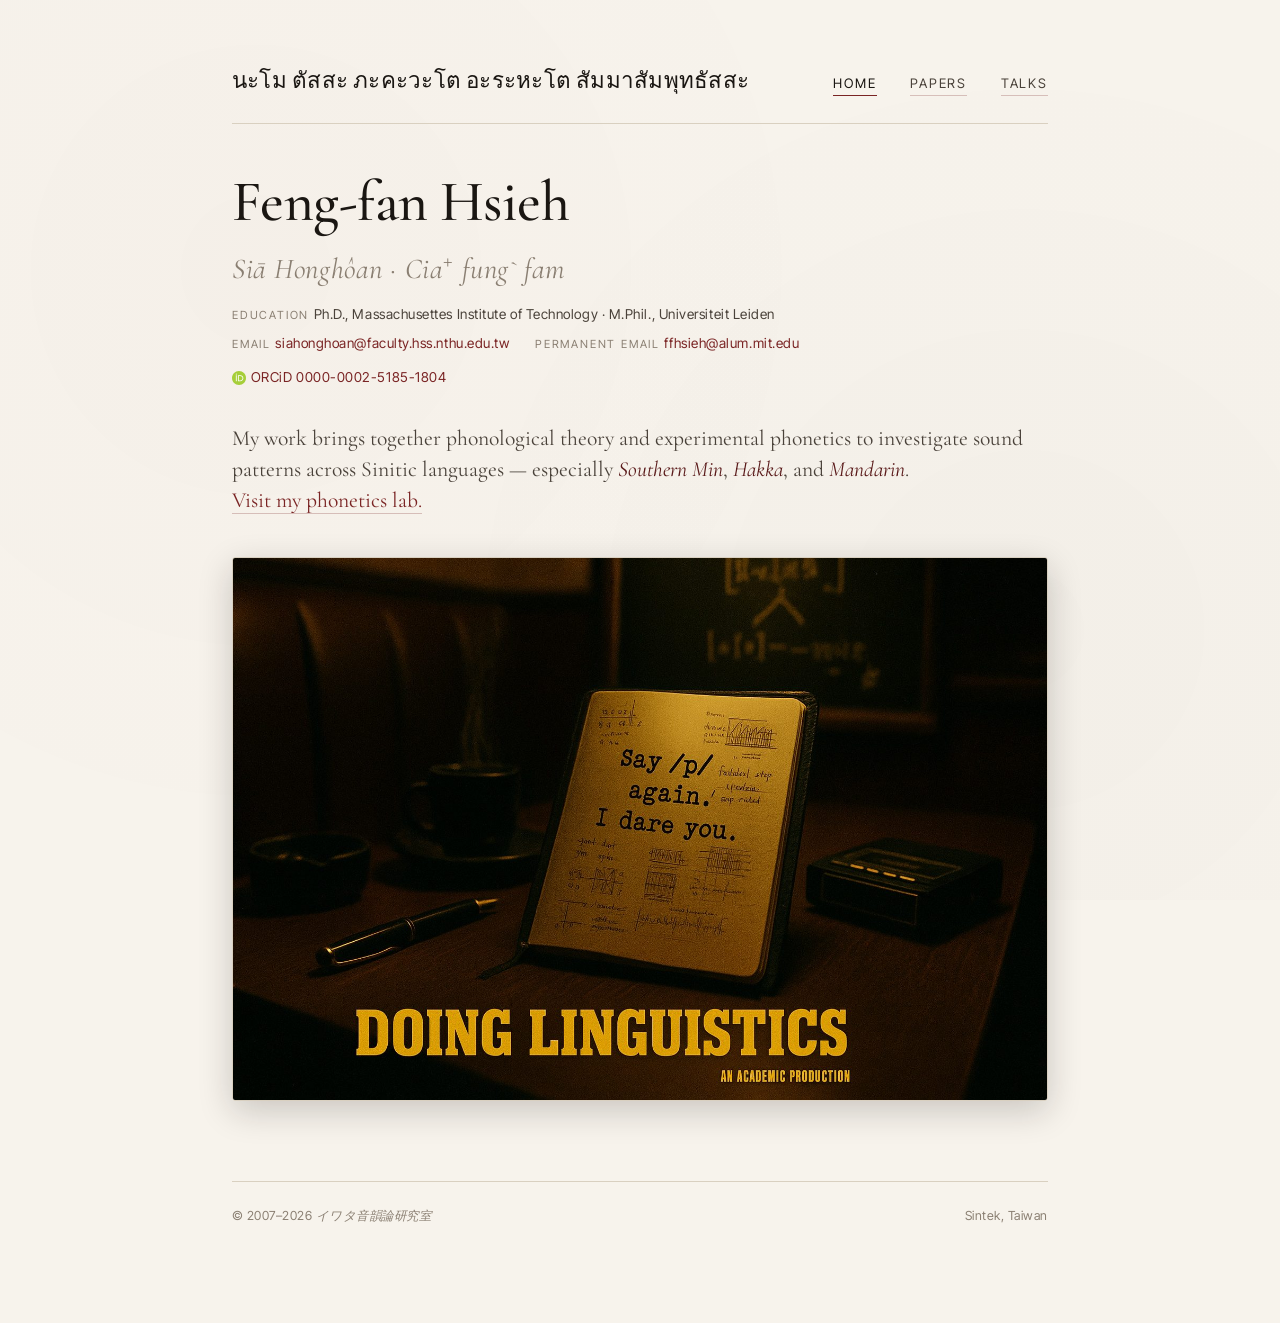
==== index.html @ 82177a3f "Update index.html" ====
<!DOCTYPE html>
<html lang="en">
<head>
<meta charset="UTF-8">
<meta name="viewport" content="width=device-width, initial-scale=1.0">
<title>Feng-fan Hsieh</title>
<meta name="description" content="Feng-fan Hsieh (Siā Honghôan, 謝豐帆) — Institute of Linguistics, National Tsing Hua University.">
<meta name="author" content="Feng-fan Hsieh">
<link rel="preconnect" href="https://fonts.googleapis.com">
<link rel="preconnect" href="https://fonts.gstatic.com" crossorigin>
<link href="https://fonts.googleapis.com/css2?family=Cormorant+Garamond:ital,wght@0,400;0,500;0,600;1,400;1,500&family=Crimson+Pro:ital,wght@0,400;0,500;0,600;1,400&family=Inter+Tight:wght@400;500;600&display=swap" rel="stylesheet">

<link rel="stylesheet" href="styles.css">
<style>
  /* Move the ORCiD line onto its own row, under the email addresses */
  .intro-meta li:last-child {
    flex-basis: 100%;
    width: 100%;
    margin-top: 0.35rem;
  }

  /* Let the intro paragraph use the full column width */
  .lede {
    max-width: none;
  }
</style>
</head>
</head>
<body>
<div class="wrap">

  <header class="site-header">
  <strong class="wordmark" style="font-style: normal;">นะโม ตัสสะ ภะคะวะโต อะระหะโต สัมมาสัมพุทธัสสะ</strong>
    <nav class="primary">
      <a href="index.html" class="current">Home</a>
      <a href="publications.html">Papers</a>
      <a href="talks.html">Talks</a>
    </nav>
  </header>

  <h1 class="page-title">
    Feng-fan Hsieh
    <span class="romanization">Siā Honghôan · Cia<sup>+</sup> fungˋ fam</span>
  </h1>

  <ul class="intro-meta">
    <li><span class="label">Education</span>Ph.D., Massachusettes Institute of Technology · M.Phil., Universiteit Leiden</li>
    <li><span class="label">Email</span><a href="mailto:siahonghoan@faculty.hss.nthu.edu.tw">siahonghoan@faculty.hss.nthu.edu.tw</a></li>
    <li><span class="label">Permanent Email</span><a href="mailto:ffhsieh@alum.mit.edu">ffhsieh@alum.mit.edu</a></li>
    <li><a class="orcid-mark" href="https://orcid.org/0000-0002-5185-1804">
      <svg xmlns="http://www.w3.org/2000/svg" viewBox="0 0 256 256" aria-hidden="true">
        <path fill="#a6ce39" d="M128 0C57.3 0 0 57.3 0 128s57.3 128 128 128 128-57.3 128-128S198.7 0 128 0z"/>
        <path fill="#fff" d="M86.3 186.2H70.9V79.1h15.4v107.1zM108.9 79.1h41.6c39.6 0 57 28.3 57 53.6 0 27.5-21.5 53.6-56.8 53.6h-41.8V79.1zm15.4 93.3h24.5c34.9 0 42.9-26.5 42.9-39.7C191.7 111.2 178 93 148 93h-23.7v79.4zM88.7 56.8c0 5.5-4.5 10.1-10.1 10.1s-10.1-4.6-10.1-10.1c0-5.6 4.5-10.1 10.1-10.1s10.1 4.6 10.1 10.1z"/>
      </svg>ORCiD 0000-0002-5185-1804</a></li>
  </ul>

  <p class="lede">
    My work brings together phonological theory and experimental phonetics to investigate sound patterns across Sinitic languages — especially <em>Southern Min</em>, <em>Hakka</em>, and <em>Mandarin</em>.<br>
<a href="http://ling.hss.nthu.edu.tw/phonlab/"
   target="_blank"
   rel="noopener noreferrer">
  Visit my phonetics lab.
</a>
  
  </p>

  <figure class="banner">
    <img src="[data-uri]" alt="Noir-style poster reading 'Say /p/ again. I dare you.' on a notebook, captioned DOING LINGUISTICS — An Academic Production.">
  </figure>

  <footer class="site-footer">
    <span>© 2007–2026 <span class="jp">イワタ音韻論研究室</span></span>
    <span>Sintek, Taiwan</span>
  </footer>

</div>
<!-- Default Statcounter code for FF
http://mx.nthu.edu.tw/~ffhsieh/ -->
<script type="text/javascript">
var sc_project=11116420;
var sc_invisible=1;
var sc_security="f65a92ea";
</script>
<script type="text/javascript" src="https://www.statcounter.com/counter/counter.js" async></script>
<noscript><div class="statcounter"><a title="Web Analytics" href="https://statcounter.com/" target="_blank"><img class="statcounter" src="https://c.statcounter.com/11116420/0/f65a92ea/1/" alt="Web Analytics" referrerPolicy="no-referrer-when-downgrade"></a></div></noscript>
<!-- End of Statcounter Code -->

</body>
</html>
---- styles.css ----
/* ============================================================
   Feng-fan Hsieh — academic homepage stylesheet
   Refined scholarly typography; warm paper, deep ink, oxblood.
   ============================================================ */

:root {
  --paper:        #f7f3ec;
  --paper-soft:   #efe9de;
  --ink:          #1a1612;
  --ink-soft:     #4a423a;
  --ink-faint:    #8a7f72;
  --rule:         #d9d0c0;
  --oxblood:      #7a2424;
  --oxblood-deep: #5a1a1a;
  --highlight:    #f0e5cf;

  --serif-display: "Cormorant Garamond", "EB Garamond", Georgia, serif;
  --serif-body:    "Crimson Pro", "Source Serif Pro", Georgia, serif;
  --sans:          "Inter Tight", -apple-system, BlinkMacSystemFont, "Segoe UI", sans-serif;

  --measure: 70ch;
}

* { box-sizing: border-box; }

html { -webkit-text-size-adjust: 100%; }

body {
  margin: 0;
  background: var(--paper);
  color: var(--ink);
  font-family: var(--serif-body);
  font-size: 19px;
  line-height: 1.55;
  font-feature-settings: "kern", "liga", "onum";
  -webkit-font-smoothing: antialiased;
  -moz-osx-font-smoothing: grayscale;
  text-rendering: optimizeLegibility;
}

/* Subtle paper grain — pure CSS, no images */
body::before {
  content: "";
  position: fixed;
  inset: 0;
  pointer-events: none;
  z-index: 0;
  background-image:
    radial-gradient(circle at 20% 30%, rgba(122, 36, 36, 0.015) 0, transparent 50%),
    radial-gradient(circle at 80% 70%, rgba(26, 22, 18, 0.02) 0, transparent 50%);
}

/* ---------- layout ---------- */

.wrap {
  position: relative;
  z-index: 1;
  max-width: 880px;
  margin: 0 auto;
  padding: 4rem 2rem 6rem;
}

@media (max-width: 640px) {
  .wrap { padding: 2rem 1.25rem 4rem; }
  body { font-size: 17px; }
}

/* ---------- header / nav ---------- */

.site-header {
  display: flex;
  justify-content: space-between;
  align-items: baseline;
  flex-wrap: wrap;
  gap: 1rem;
  padding-bottom: 1.5rem;
  margin-bottom: 3rem;
  border-bottom: 1px solid var(--rule);
}

.wordmark {
  font-family: var(--serif-display);
  font-size: 1.4rem;
  font-weight: 500;
  font-style: italic;
  letter-spacing: 0.01em;
  color: var(--ink);
  text-decoration: none;
}

.wordmark .mono {
  font-style: normal;
  font-weight: 600;
  margin-right: 0.4em;
  color: var(--oxblood);
}

nav.primary {
  font-family: var(--sans);
  font-size: 0.82rem;
  text-transform: uppercase;
  letter-spacing: 0.14em;
}

nav.primary a {
  color: var(--ink-soft);
  text-decoration: none;
  margin-left: 1.8rem;
  position: relative;
  padding-bottom: 4px;
  transition: color 0.18s ease;
}

nav.primary a:first-child { margin-left: 0; }

nav.primary a:hover { color: var(--oxblood); }

nav.primary a.current {
  color: var(--ink);
}
nav.primary a.current::after {
  content: "";
  position: absolute;
  left: 0; right: 0; bottom: -1px;
  height: 1px;
  background: var(--oxblood);
}

@media (max-width: 520px) {
  .site-header { flex-direction: column; align-items: flex-start; }
  nav.primary a { margin-left: 0; margin-right: 1.4rem; }
}

/* ---------- typography ---------- */

h1.page-title {
  font-family: var(--serif-display);
  font-weight: 500;
  font-size: clamp(2.4rem, 5vw, 3.6rem);
  line-height: 1.05;
  letter-spacing: -0.01em;
  margin: 0 0 0.35em;
}

h1.page-title .romanization {
  display: block;
  font-style: italic;
  font-size: 0.5em;
  color: var(--ink-faint);
  font-weight: 400;
  margin-top: 0.5em;
  letter-spacing: 0.02em;
}

h2 {
  font-family: var(--serif-display);
  font-weight: 500;
  font-size: 1.65rem;
  letter-spacing: 0.005em;
  margin: 3.5rem 0 1.2rem;
  padding-bottom: 0.4rem;
  border-bottom: 1px solid var(--rule);
  position: relative;
}

h2::before {
  content: "§";
  position: absolute;
  left: -1.6rem;
  top: 0.05em;
  color: var(--oxblood);
  font-style: italic;
  font-size: 0.85em;
  opacity: 0.65;
}

@media (max-width: 720px) {
  h2::before { display: none; }
}

h3 {
  font-family: var(--serif-display);
  font-weight: 500;
  font-style: italic;
  font-size: 1.25rem;
  color: var(--oxblood-deep);
  margin: 2.5rem 0 0.8rem;
}

p { margin: 0 0 1rem; }

a {
  color: var(--oxblood);
  text-decoration: none;
  border-bottom: 1px solid rgba(122, 36, 36, 0.25);
  transition: border-color 0.18s ease, color 0.18s ease;
}

a:hover {
  color: var(--oxblood-deep);
  border-bottom-color: var(--oxblood);
}

hr {
  border: 0;
  height: 1px;
  background: var(--rule);
  margin: 3rem 0;
}

/* ---------- lede paragraph (home) ---------- */

.lede {
  font-family: var(--serif-display);
  font-size: 1.35rem;
  line-height: 1.45;
  color: var(--ink-soft);
  font-weight: 400;
  margin: 1.5rem 0 2rem;
  max-width: 60ch;
}

.lede em {
  color: var(--oxblood-deep);
  font-style: italic;
}

/* ---------- intro block (home) ---------- */

.intro-meta {
  display: flex;
  flex-wrap: wrap;
  gap: 0.5rem 1.6rem;
  font-family: var(--sans);
  font-size: 0.85rem;
  letter-spacing: 0.04em;
  color: var(--ink-soft);
  margin: 0.5rem 0 2rem;
  padding: 0;
  list-style: none;
}

.intro-meta a { border: 0; }

.intro-meta .label {
  text-transform: uppercase;
  letter-spacing: 0.16em;
  font-size: 0.7rem;
  color: var(--ink-faint);
  margin-right: 0.4em;
}

.orcid-mark {
  display: inline-flex;
  align-items: center;
  gap: 0.35em;
}

.orcid-mark svg {
  width: 14px; height: 14px;
}

/* ---------- publication / talk entries ---------- */

.entry {
  margin: 0 0 1.3rem;
  padding-left: 1.6rem;
  text-indent: -1.6rem;
  line-height: 1.5;
}

.entry strong {
  font-weight: 600;
  color: var(--ink);
}

.entry em { font-style: italic; }

.entry .doi {
  display: block;
  text-indent: 0;
  padding-left: 0;
  margin-top: 0.15rem;
  font-family: var(--sans);
  font-size: 0.78rem;
  letter-spacing: 0.02em;
  color: var(--ink-faint);
}

.entry .doi a {
  color: var(--ink-soft);
  border-bottom: 1px dotted var(--ink-faint);
}

.entry .doi a:hover {
  color: var(--oxblood);
  border-bottom-color: var(--oxblood);
}

/* Numbered talk entries — recast number as a marginalia mark */
.entry.numbered {
  position: relative;
  padding-left: 3rem;
  text-indent: 0;
}

.entry.numbered .num {
  position: absolute;
  left: 0;
  top: 0.1em;
  font-family: var(--serif-display);
  font-style: italic;
  font-size: 0.95rem;
  color: var(--oxblood);
  font-variant-numeric: oldstyle-nums;
  min-width: 2.4rem;
}

@media (max-width: 520px) {
  .entry.numbered { padding-left: 2.2rem; }
  .entry.numbered .num { font-size: 0.85rem; }
}

/* ---------- legend / small notes ---------- */

.legend {
  font-family: var(--sans);
  font-size: 0.78rem;
  letter-spacing: 0.03em;
  color: var(--ink-faint);
  margin-bottom: 1.5rem;
  font-style: normal;
}

.aside-link {
  display: block;
  font-family: var(--sans);
  font-size: 0.85rem;
  letter-spacing: 0.04em;
  color: var(--ink-soft);
  margin: 1.5rem 0;
  padding: 0.9rem 1.2rem;
  background: var(--paper-soft);
  border-left: 2px solid var(--oxblood);
  border-radius: 0 2px 2px 0;
}

.aside-link a { border: 0; font-weight: 600; }

/* ---------- banner figure ---------- */

.banner {
  margin: 2.5rem 0 3rem;
}

.banner.tailpiece {
  margin-top: 4.5rem;
}

.banner img {
  display: block;
  width: 100%;
  height: auto;
  border-radius: 3px;
  border: 1px solid var(--rule);
  box-shadow: 0 10px 34px rgba(26, 22, 18, 0.2);
}

.banner figcaption {
  margin-top: 0.75rem;
  font-family: var(--sans);
  font-size: 0.76rem;
  letter-spacing: 0.05em;
  color: var(--ink-faint);
  text-align: center;
}

/* ---------- footer ---------- */

.site-footer {
  margin-top: 5rem;
  padding-top: 1.5rem;
  border-top: 1px solid var(--rule);
  font-family: var(--sans);
  font-size: 0.78rem;
  letter-spacing: 0.04em;
  color: var(--ink-faint);
  display: flex;
  justify-content: space-between;
  flex-wrap: wrap;
  gap: 0.5rem 1.5rem;
}

.site-footer .jp {
  font-family: var(--serif-body);
  font-style: italic;
}

/* ---------- subtle entrance animation ---------- */

@media (prefers-reduced-motion: no-preference) {
  .wrap > * {
    animation: rise 0.7s cubic-bezier(0.2, 0.7, 0.3, 1) backwards;
  }
  .wrap > *:nth-child(1) { animation-delay: 0.05s; }
  .wrap > *:nth-child(2) { animation-delay: 0.12s; }
  .wrap > *:nth-child(3) { animation-delay: 0.19s; }
  .wrap > *:nth-child(4) { animation-delay: 0.26s; }
  .wrap > *:nth-child(5) { animation-delay: 0.33s; }

  @keyframes rise {
    from { opacity: 0; transform: translateY(8px); }
    to   { opacity: 1; transform: translateY(0); }
  }
}

/* ---------- print ---------- */

@media print {
  body { background: white; color: black; font-size: 11pt; }
  nav.primary, .site-footer { display: none; }
  a { color: black; border: 0; }
  h2 { page-break-after: avoid; }
  .entry { page-break-inside: avoid; }
}
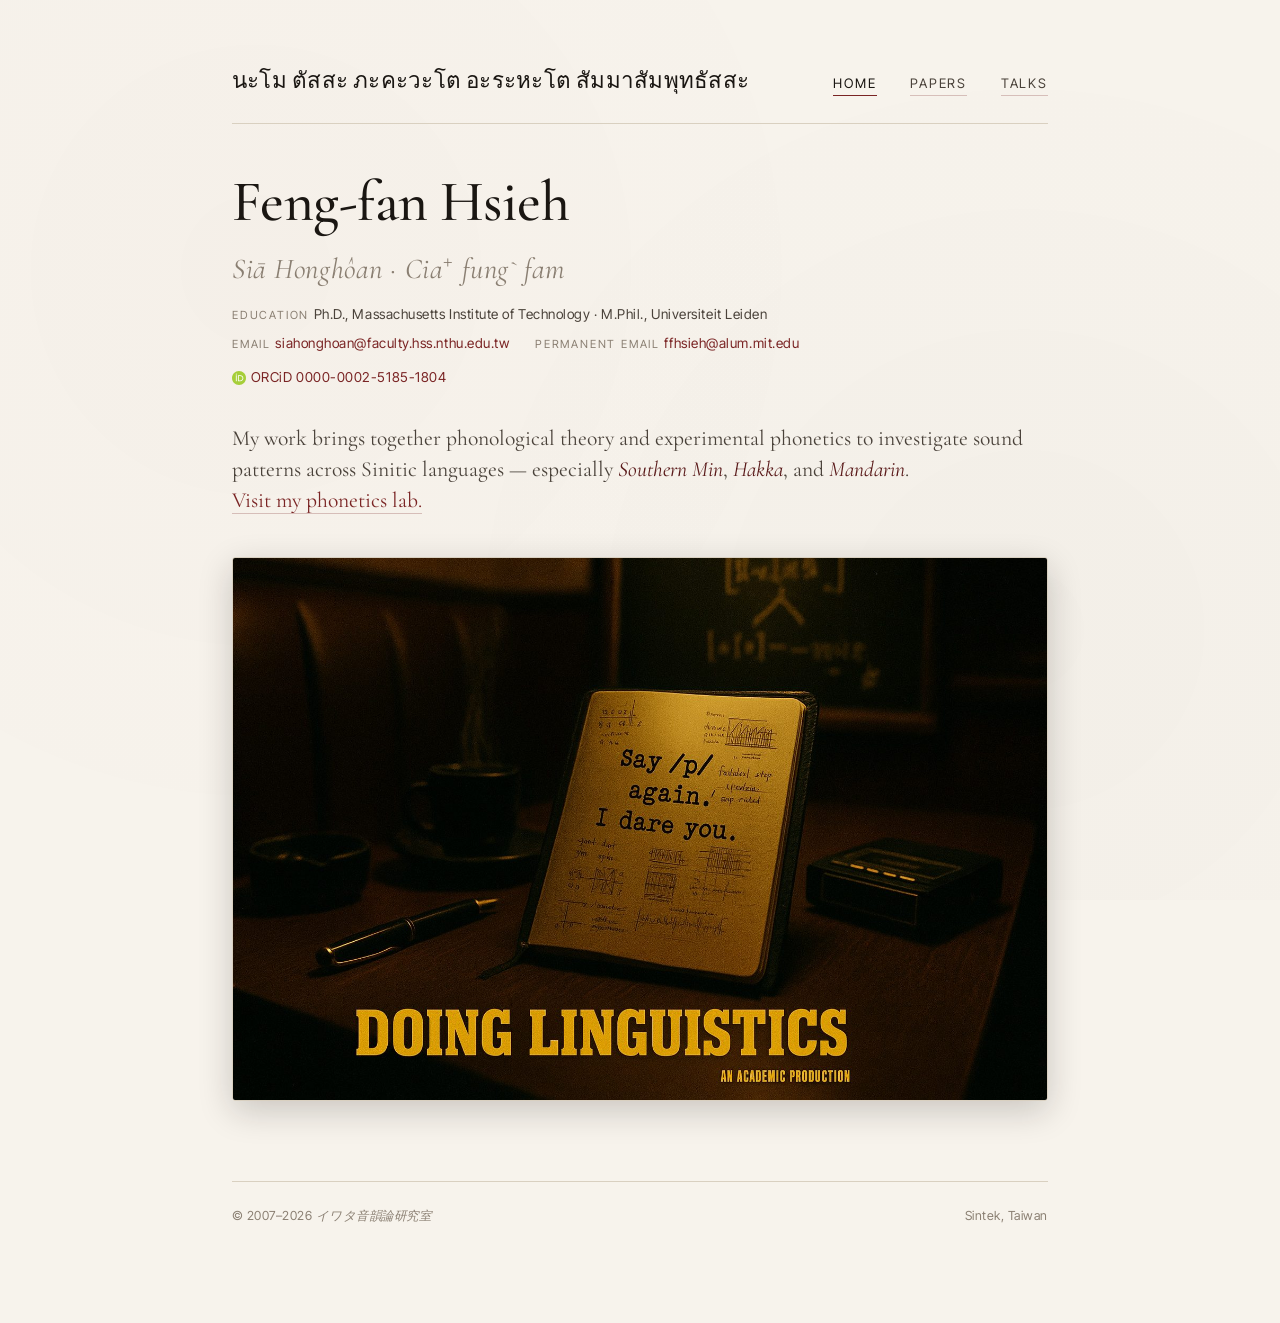
==== commit 90fd6ee6: "Update index.html" ====
--- a/index.html
+++ b/index.html
@@ -44,7 +44,7 @@
   </h1>
 
   <ul class="intro-meta">
-    <li><span class="label">Education</span>Ph.D., Massachusettes Institute of Technology · M.Phil., Universiteit Leiden</li>
+    <li><span class="label">Education</span>Ph.D., Massachusetts Institute of Technology · M.Phil., Universiteit Leiden</li>
     <li><span class="label">Email</span><a href="mailto:siahonghoan@faculty.hss.nthu.edu.tw">siahonghoan@faculty.hss.nthu.edu.tw</a></li>
     <li><span class="label">Permanent Email</span><a href="mailto:ffhsieh@alum.mit.edu">ffhsieh@alum.mit.edu</a></li>
     <li><a class="orcid-mark" href="https://orcid.org/0000-0002-5185-1804">
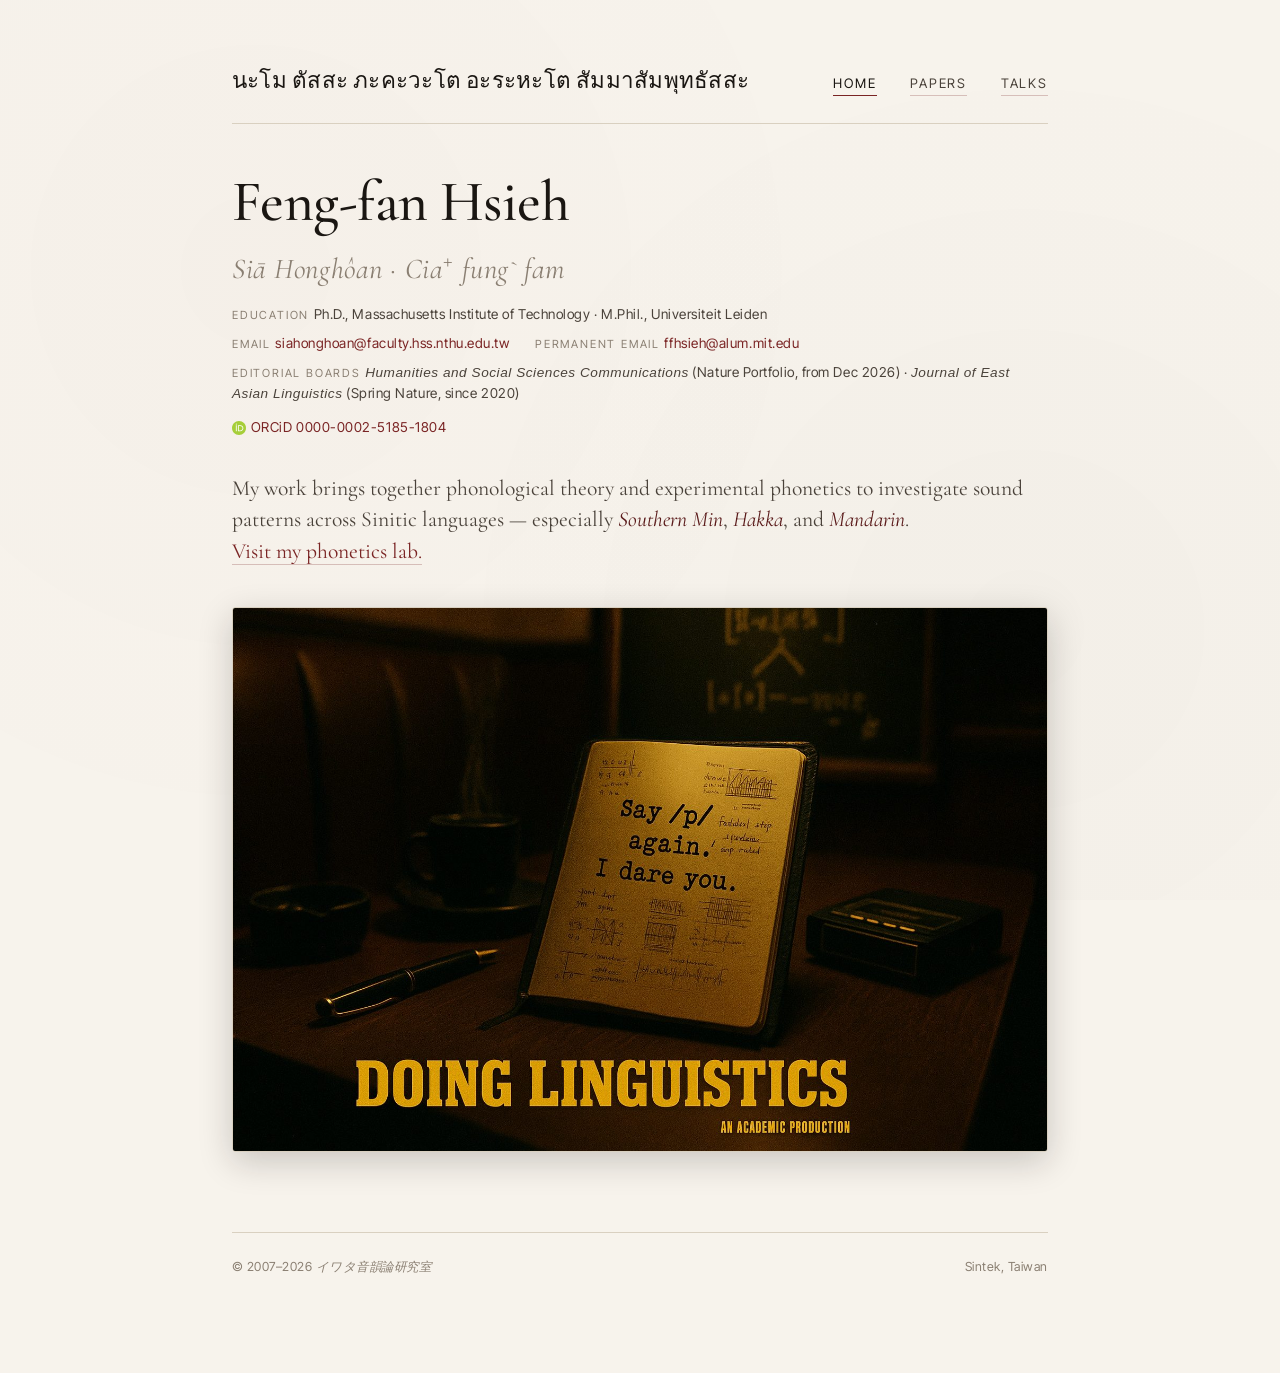
==== commit 6237b6cc: "Update index.html" ====
--- a/index.html
+++ b/index.html
@@ -9,7 +9,6 @@
 <link rel="preconnect" href="https://fonts.googleapis.com">
 <link rel="preconnect" href="https://fonts.gstatic.com" crossorigin>
 <link href="https://fonts.googleapis.com/css2?family=Cormorant+Garamond:ital,wght@0,400;0,500;0,600;1,400;1,500&family=Crimson+Pro:ital,wght@0,400;0,500;0,600;1,400&family=Inter+Tight:wght@400;500;600&display=swap" rel="stylesheet">
-
 <link rel="stylesheet" href="styles.css">
 <style>
   /* Move the ORCiD line onto its own row, under the email addresses */
@@ -47,6 +46,7 @@
     <li><span class="label">Education</span>Ph.D., Massachusetts Institute of Technology · M.Phil., Universiteit Leiden</li>
     <li><span class="label">Email</span><a href="mailto:siahonghoan@faculty.hss.nthu.edu.tw">siahonghoan@faculty.hss.nthu.edu.tw</a></li>
     <li><span class="label">Permanent Email</span><a href="mailto:ffhsieh@alum.mit.edu">ffhsieh@alum.mit.edu</a></li>
+    <li><span class="label">Editorial Boards</span><em>Humanities and Social Sciences Communications</em> (Nature Portfolio, from Dec 2026) · <em>Journal of East Asian Linguistics</em> (Spring Nature, since 2020)</li>
     <li><a class="orcid-mark" href="https://orcid.org/0000-0002-5185-1804">
       <svg xmlns="http://www.w3.org/2000/svg" viewBox="0 0 256 256" aria-hidden="true">
         <path fill="#a6ce39" d="M128 0C57.3 0 0 57.3 0 128s57.3 128 128 128 128-57.3 128-128S198.7 0 128 0z"/>
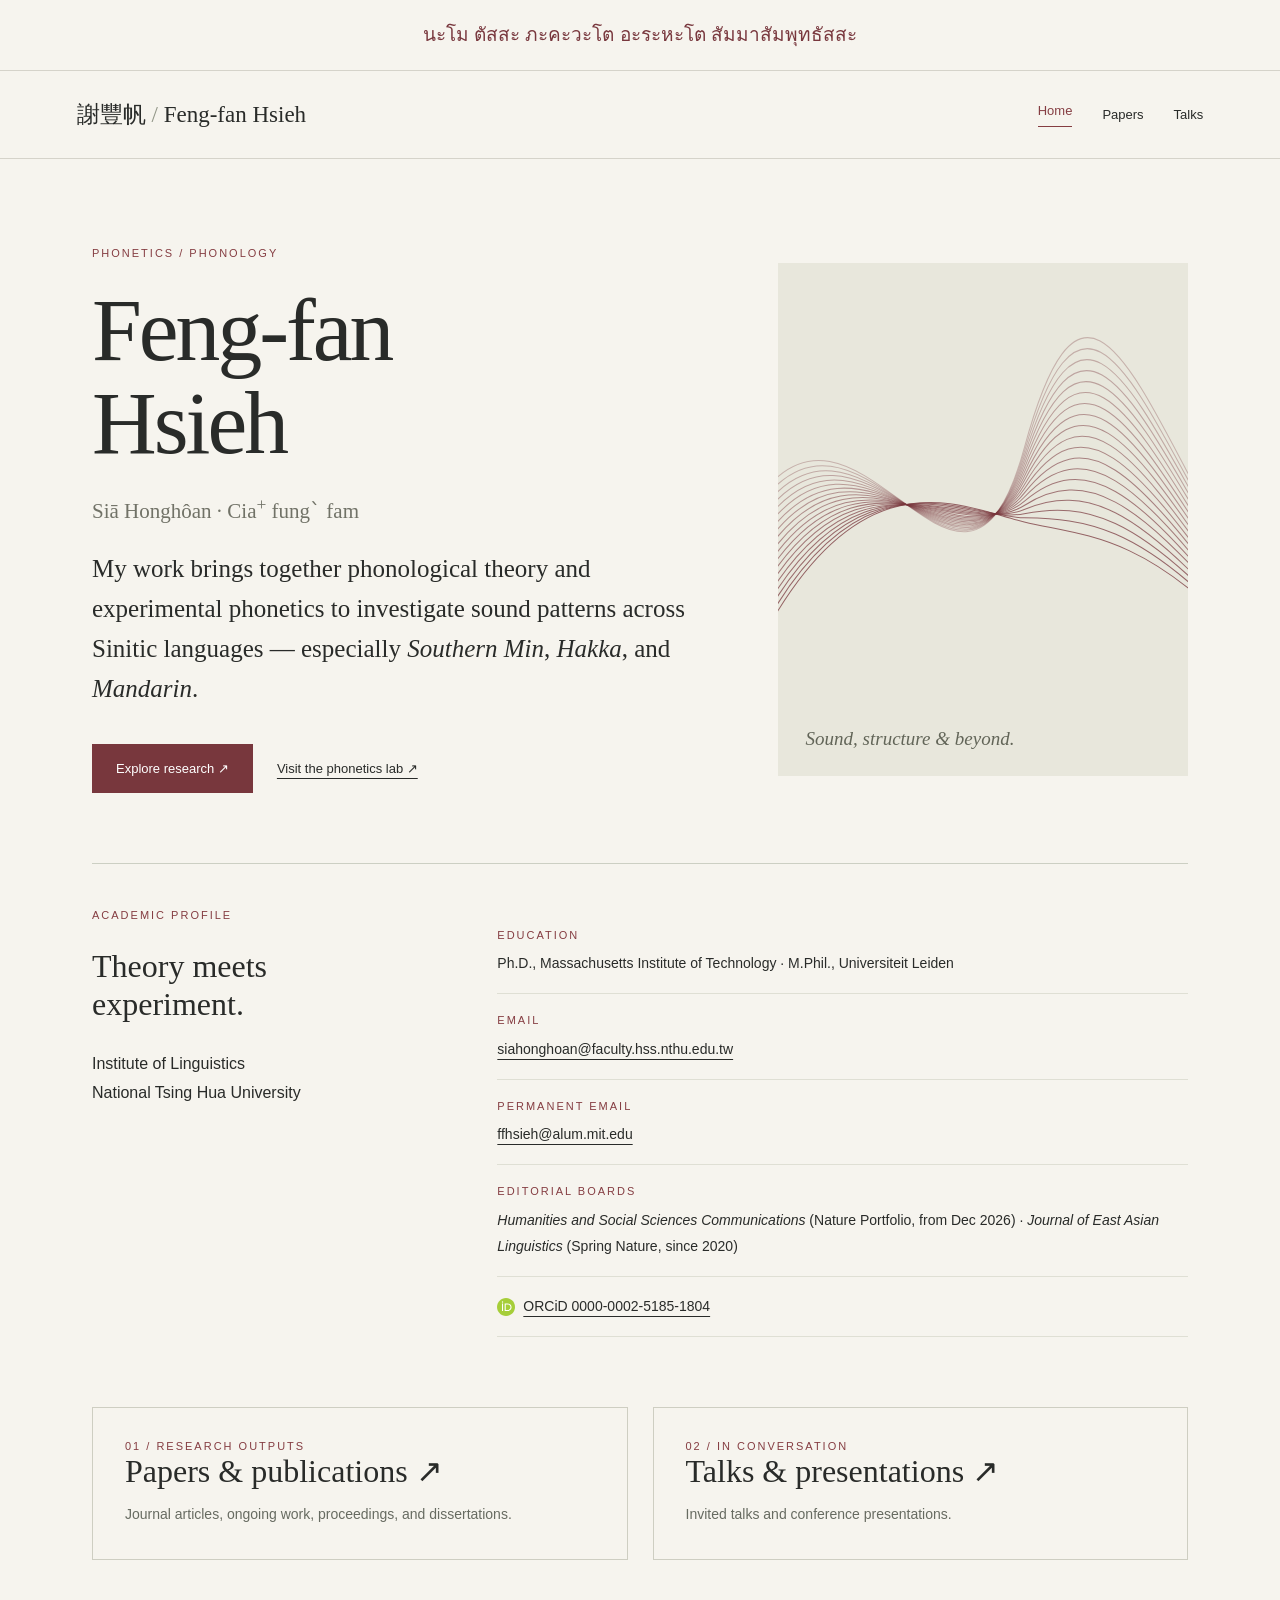
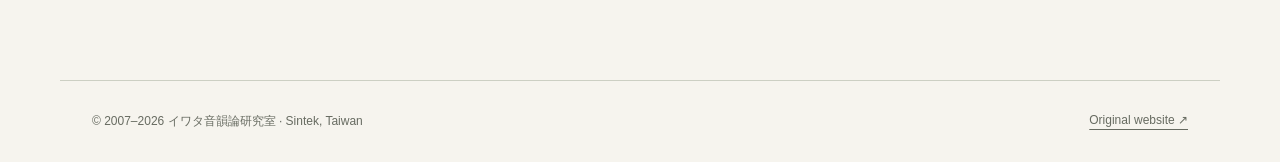
==== commit 7ed291a7: "Add files via upload" ====
--- a/index.html
+++ b/index.html
@@ -1,48 +1,4 @@
-<!DOCTYPE html>
-<html lang="en">
-<head>
-<meta charset="UTF-8">
-<meta name="viewport" content="width=device-width, initial-scale=1.0">
-<title>Feng-fan Hsieh</title>
-<meta name="description" content="Feng-fan Hsieh (Siā Honghôan, 謝豐帆) — Institute of Linguistics, National Tsing Hua University.">
-<meta name="author" content="Feng-fan Hsieh">
-<link rel="preconnect" href="https://fonts.googleapis.com">
-<link rel="preconnect" href="https://fonts.gstatic.com" crossorigin>
-<link href="https://fonts.googleapis.com/css2?family=Cormorant+Garamond:ital,wght@0,400;0,500;0,600;1,400;1,500&family=Crimson+Pro:ital,wght@0,400;0,500;0,600;1,400&family=Inter+Tight:wght@400;500;600&display=swap" rel="stylesheet">
-<link rel="stylesheet" href="styles.css">
-<style>
-  /* Move the ORCiD line onto its own row, under the email addresses */
-  .intro-meta li:last-child {
-    flex-basis: 100%;
-    width: 100%;
-    margin-top: 0.35rem;
-  }
-
-  /* Let the intro paragraph use the full column width */
-  .lede {
-    max-width: none;
-  }
-</style>
-</head>
-</head>
-<body>
-<div class="wrap">
-
-  <header class="site-header">
-  <strong class="wordmark" style="font-style: normal;">นะโม ตัสสะ ภะคะวะโต อะระหะโต สัมมาสัมพุทธัสสะ</strong>
-    <nav class="primary">
-      <a href="index.html" class="current">Home</a>
-      <a href="publications.html">Papers</a>
-      <a href="talks.html">Talks</a>
-    </nav>
-  </header>
-
-  <h1 class="page-title">
-    Feng-fan Hsieh
-    <span class="romanization">Siā Honghôan · Cia<sup>+</sup> fungˋ fam</span>
-  </h1>
-
-  <ul class="intro-meta">
+<!doctype html><html lang="en"><head><meta charset="utf-8"><meta name="viewport" content="width=device-width,initial-scale=1"><title>Home — Feng-fan Hsieh</title><meta name="description" content="Feng-fan Hsieh — phonological theory and experimental phonetics, Institute of Linguistics, National Tsing Hua University."><link rel="stylesheet" href="style.css"></head><body><a class="skip" href="#main">Skip to content</a><div lang="th" style="padding:18px 22px;text-align:center;font-size:clamp(15px,2.5vw,19px);line-height:1.8;color:#78373d;border-bottom:1px solid #d5d3ca">นะโม ตัสสะ ภะคะวะโต อะระหะโต สัมมาสัมพุทธัสสะ</div><header><a class="brand" href="index.html">謝豐帆 <span style="color:#929688">/</span> Feng-fan Hsieh</a><nav aria-label="Main navigation"><a href="index.html" aria-current="page">Home</a><a href="publications.html" >Papers</a><a href="talks.html" >Talks</a></nav></header><main id="main"><section class="hero"><div><div class="eyebrow">Phonetics / Phonology</div><h1>Feng-fan<br>Hsieh</h1><div class="romanization">Siā Honghôan · Cia<sup>+</sup> fungˋ fam</div><p class="intro">My work brings together phonological theory and experimental phonetics to investigate sound patterns across Sinitic languages — especially <em>Southern Min</em>, <em>Hakka</em>, and <em>Mandarin</em>.</p><div class="actions"><a class="button" href="publications.html">Explore research ↗</a><a href="http://ling.hss.nthu.edu.tw/phonlab/">Visit the phonetics lab ↗</a></div></div><div class="art"><svg viewBox="0 0 400 400" fill="none" aria-hidden="true"><path d="M -20 180 C 80 40, 180 350, 240 130 S 350 70, 440 230" stroke="currentColor" stroke-width="1" opacity="0.3"/><path d="M -20 188 C 80 45, 180 341, 240 134 S 350 78, 440 234" stroke="currentColor" stroke-width="1" opacity="0.325"/><path d="M -20 196 C 80 50, 180 332, 240 138 S 350 86, 440 238" stroke="currentColor" stroke-width="1" opacity="0.35"/><path d="M -20 204 C 80 55, 180 323, 240 142 S 350 94, 440 242" stroke="currentColor" stroke-width="1" opacity="0.375"/><path d="M -20 212 C 80 60, 180 314, 240 146 S 350 102, 440 246" stroke="currentColor" stroke-width="1" opacity="0.4"/><path d="M -20 220 C 80 65, 180 305, 240 150 S 350 110, 440 250" stroke="currentColor" stroke-width="1" opacity="0.425"/><path d="M -20 228 C 80 70, 180 296, 240 154 S 350 118, 440 254" stroke="currentColor" stroke-width="1" opacity="0.45"/><path d="M -20 236 C 80 75, 180 287, 240 158 S 350 126, 440 258" stroke="currentColor" stroke-width="1" opacity="0.475"/><path d="M -20 244 C 80 80, 180 278, 240 162 S 350 134, 440 262" stroke="currentColor" stroke-width="1" opacity="0.5"/><path d="M -20 252 C 80 85, 180 269, 240 166 S 350 142, 440 266" stroke="currentColor" stroke-width="1" opacity="0.525"/><path d="M -20 260 C 80 90, 180 260, 240 170 S 350 150, 440 270" stroke="currentColor" stroke-width="1" opacity="0.55"/><path d="M -20 268 C 80 95, 180 251, 240 174 S 350 158, 440 274" stroke="currentColor" stroke-width="1" opacity="0.575"/><path d="M -20 276 C 80 100, 180 242, 240 178 S 350 166, 440 278" stroke="currentColor" stroke-width="1" opacity="0.6000000000000001"/><path d="M -20 284 C 80 105, 180 233, 240 182 S 350 174, 440 282" stroke="currentColor" stroke-width="1" opacity="0.625"/><path d="M -20 292 C 80 110, 180 224, 240 186 S 350 182, 440 286" stroke="currentColor" stroke-width="1" opacity="0.65"/><path d="M -20 300 C 80 115, 180 215, 240 190 S 350 190, 440 290" stroke="currentColor" stroke-width="1" opacity="0.675"/><path d="M -20 308 C 80 120, 180 206, 240 194 S 350 198, 440 294" stroke="currentColor" stroke-width="1" opacity="0.7"/><path d="M -20 316 C 80 125, 180 197, 240 198 S 350 206, 440 298" stroke="currentColor" stroke-width="1" opacity="0.7250000000000001"/><path d="M -20 324 C 80 130, 180 188, 240 202 S 350 214, 440 302" stroke="currentColor" stroke-width="1" opacity="0.75"/></svg><span>Sound, structure & beyond.</span></div></section><section class="about"><div><div class="eyebrow">Academic profile</div><h2>Theory meets<br>experiment.</h2><p>Institute of Linguistics<br>National Tsing Hua University</p></div><ul class="intro-meta">
     <li><span class="label">Education</span>Ph.D., Massachusetts Institute of Technology · M.Phil., Universiteit Leiden</li>
     <li><span class="label">Email</span><a href="mailto:siahonghoan@faculty.hss.nthu.edu.tw">siahonghoan@faculty.hss.nthu.edu.tw</a></li>
     <li><span class="label">Permanent Email</span><a href="mailto:ffhsieh@alum.mit.edu">ffhsieh@alum.mit.edu</a></li>
@@ -52,38 +8,4 @@
         <path fill="#a6ce39" d="M128 0C57.3 0 0 57.3 0 128s57.3 128 128 128 128-57.3 128-128S198.7 0 128 0z"/>
         <path fill="#fff" d="M86.3 186.2H70.9V79.1h15.4v107.1zM108.9 79.1h41.6c39.6 0 57 28.3 57 53.6 0 27.5-21.5 53.6-56.8 53.6h-41.8V79.1zm15.4 93.3h24.5c34.9 0 42.9-26.5 42.9-39.7C191.7 111.2 178 93 148 93h-23.7v79.4zM88.7 56.8c0 5.5-4.5 10.1-10.1 10.1s-10.1-4.6-10.1-10.1c0-5.6 4.5-10.1 10.1-10.1s10.1 4.6 10.1 10.1z"/>
       </svg>ORCiD 0000-0002-5185-1804</a></li>
-  </ul>
-
-  <p class="lede">
-    My work brings together phonological theory and experimental phonetics to investigate sound patterns across Sinitic languages — especially <em>Southern Min</em>, <em>Hakka</em>, and <em>Mandarin</em>.<br>
-<a href="http://ling.hss.nthu.edu.tw/phonlab/"
-   target="_blank"
-   rel="noopener noreferrer">
-  Visit my phonetics lab.
-</a>
-  
-  </p>
-
-  <figure class="banner">
-    <img src="[data-uri]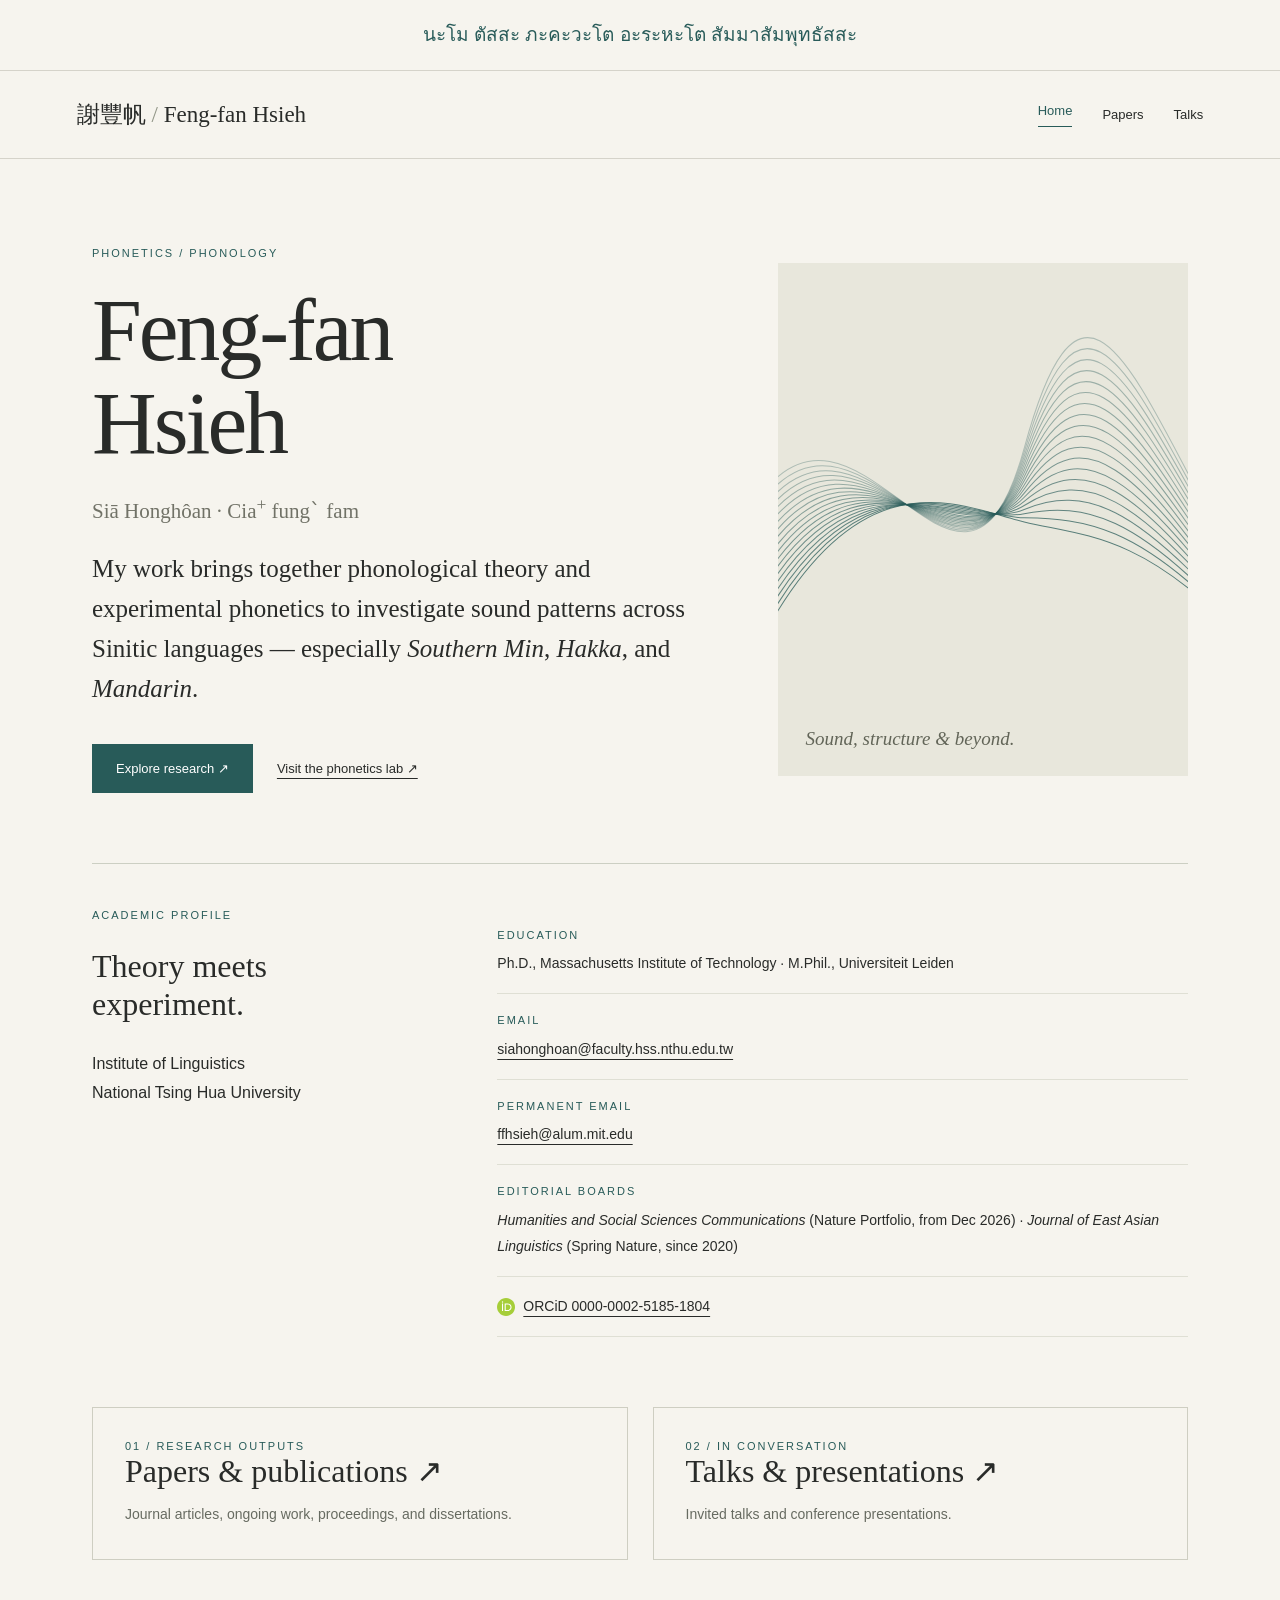
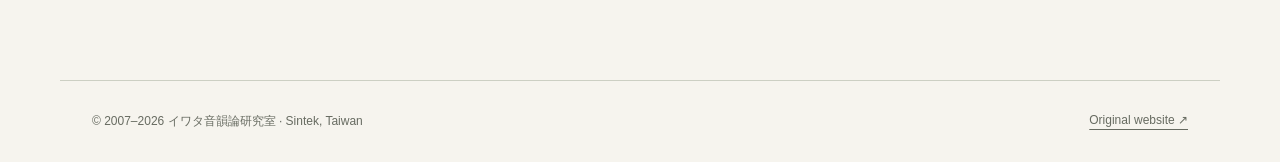
==== commit 7184969d: "Add files via upload" ====
--- a/index.html
+++ b/index.html
@@ -1,4 +1,4 @@
-<!doctype html><html lang="en"><head><meta charset="utf-8"><meta name="viewport" content="width=device-width,initial-scale=1"><title>Home — Feng-fan Hsieh</title><meta name="description" content="Feng-fan Hsieh — phonological theory and experimental phonetics, Institute of Linguistics, National Tsing Hua University."><link rel="stylesheet" href="style.css"></head><body><a class="skip" href="#main">Skip to content</a><div lang="th" style="padding:18px 22px;text-align:center;font-size:clamp(15px,2.5vw,19px);line-height:1.8;color:#78373d;border-bottom:1px solid #d5d3ca">นะโม ตัสสะ ภะคะวะโต อะระหะโต สัมมาสัมพุทธัสสะ</div><header><a class="brand" href="index.html">謝豐帆 <span style="color:#929688">/</span> Feng-fan Hsieh</a><nav aria-label="Main navigation"><a href="index.html" aria-current="page">Home</a><a href="publications.html" >Papers</a><a href="talks.html" >Talks</a></nav></header><main id="main"><section class="hero"><div><div class="eyebrow">Phonetics / Phonology</div><h1>Feng-fan<br>Hsieh</h1><div class="romanization">Siā Honghôan · Cia<sup>+</sup> fungˋ fam</div><p class="intro">My work brings together phonological theory and experimental phonetics to investigate sound patterns across Sinitic languages — especially <em>Southern Min</em>, <em>Hakka</em>, and <em>Mandarin</em>.</p><div class="actions"><a class="button" href="publications.html">Explore research ↗</a><a href="http://ling.hss.nthu.edu.tw/phonlab/">Visit the phonetics lab ↗</a></div></div><div class="art"><svg viewBox="0 0 400 400" fill="none" aria-hidden="true"><path d="M -20 180 C 80 40, 180 350, 240 130 S 350 70, 440 230" stroke="currentColor" stroke-width="1" opacity="0.3"/><path d="M -20 188 C 80 45, 180 341, 240 134 S 350 78, 440 234" stroke="currentColor" stroke-width="1" opacity="0.325"/><path d="M -20 196 C 80 50, 180 332, 240 138 S 350 86, 440 238" stroke="currentColor" stroke-width="1" opacity="0.35"/><path d="M -20 204 C 80 55, 180 323, 240 142 S 350 94, 440 242" stroke="currentColor" stroke-width="1" opacity="0.375"/><path d="M -20 212 C 80 60, 180 314, 240 146 S 350 102, 440 246" stroke="currentColor" stroke-width="1" opacity="0.4"/><path d="M -20 220 C 80 65, 180 305, 240 150 S 350 110, 440 250" stroke="currentColor" stroke-width="1" opacity="0.425"/><path d="M -20 228 C 80 70, 180 296, 240 154 S 350 118, 440 254" stroke="currentColor" stroke-width="1" opacity="0.45"/><path d="M -20 236 C 80 75, 180 287, 240 158 S 350 126, 440 258" stroke="currentColor" stroke-width="1" opacity="0.475"/><path d="M -20 244 C 80 80, 180 278, 240 162 S 350 134, 440 262" stroke="currentColor" stroke-width="1" opacity="0.5"/><path d="M -20 252 C 80 85, 180 269, 240 166 S 350 142, 440 266" stroke="currentColor" stroke-width="1" opacity="0.525"/><path d="M -20 260 C 80 90, 180 260, 240 170 S 350 150, 440 270" stroke="currentColor" stroke-width="1" opacity="0.55"/><path d="M -20 268 C 80 95, 180 251, 240 174 S 350 158, 440 274" stroke="currentColor" stroke-width="1" opacity="0.575"/><path d="M -20 276 C 80 100, 180 242, 240 178 S 350 166, 440 278" stroke="currentColor" stroke-width="1" opacity="0.6000000000000001"/><path d="M -20 284 C 80 105, 180 233, 240 182 S 350 174, 440 282" stroke="currentColor" stroke-width="1" opacity="0.625"/><path d="M -20 292 C 80 110, 180 224, 240 186 S 350 182, 440 286" stroke="currentColor" stroke-width="1" opacity="0.65"/><path d="M -20 300 C 80 115, 180 215, 240 190 S 350 190, 440 290" stroke="currentColor" stroke-width="1" opacity="0.675"/><path d="M -20 308 C 80 120, 180 206, 240 194 S 350 198, 440 294" stroke="currentColor" stroke-width="1" opacity="0.7"/><path d="M -20 316 C 80 125, 180 197, 240 198 S 350 206, 440 298" stroke="currentColor" stroke-width="1" opacity="0.7250000000000001"/><path d="M -20 324 C 80 130, 180 188, 240 202 S 350 214, 440 302" stroke="currentColor" stroke-width="1" opacity="0.75"/></svg><span>Sound, structure & beyond.</span></div></section><section class="about"><div><div class="eyebrow">Academic profile</div><h2>Theory meets<br>experiment.</h2><p>Institute of Linguistics<br>National Tsing Hua University</p></div><ul class="intro-meta">
+<!doctype html><html lang="en"><head><meta charset="utf-8"><meta name="viewport" content="width=device-width,initial-scale=1"><title>Home — Feng-fan Hsieh</title><meta name="description" content="Feng-fan Hsieh — phonological theory and experimental phonetics, Institute of Linguistics, National Tsing Hua University."><link rel="stylesheet" href="style.css"></head><body><a class="skip" href="#main">Skip to content</a><div lang="th" style="padding:18px 22px;text-align:center;font-size:clamp(15px,2.5vw,19px);line-height:1.8;color:#285B59;border-bottom:1px solid #d5d3ca">นะโม ตัสสะ ภะคะวะโต อะระหะโต สัมมาสัมพุทธัสสะ</div><header><a class="brand" href="index.html">謝豐帆 <span style="color:#929688">/</span> Feng-fan Hsieh</a><nav aria-label="Main navigation"><a href="index.html" aria-current="page">Home</a><a href="publications.html" >Papers</a><a href="talks.html" >Talks</a></nav></header><main id="main"><section class="hero"><div><div class="eyebrow">Phonetics / Phonology</div><h1>Feng-fan<br>Hsieh</h1><div class="romanization">Siā Honghôan · Cia<sup>+</sup> fungˋ fam</div><p class="intro">My work brings together phonological theory and experimental phonetics to investigate sound patterns across Sinitic languages — especially <em>Southern Min</em>, <em>Hakka</em>, and <em>Mandarin</em>.</p><div class="actions"><a class="button" href="publications.html">Explore research ↗</a><a href="http://ling.hss.nthu.edu.tw/phonlab/">Visit the phonetics lab ↗</a></div></div><div class="art"><svg viewBox="0 0 400 400" fill="none" aria-hidden="true"><path d="M -20 180 C 80 40, 180 350, 240 130 S 350 70, 440 230" stroke="currentColor" stroke-width="1" opacity="0.3"/><path d="M -20 188 C 80 45, 180 341, 240 134 S 350 78, 440 234" stroke="currentColor" stroke-width="1" opacity="0.325"/><path d="M -20 196 C 80 50, 180 332, 240 138 S 350 86, 440 238" stroke="currentColor" stroke-width="1" opacity="0.35"/><path d="M -20 204 C 80 55, 180 323, 240 142 S 350 94, 440 242" stroke="currentColor" stroke-width="1" opacity="0.375"/><path d="M -20 212 C 80 60, 180 314, 240 146 S 350 102, 440 246" stroke="currentColor" stroke-width="1" opacity="0.4"/><path d="M -20 220 C 80 65, 180 305, 240 150 S 350 110, 440 250" stroke="currentColor" stroke-width="1" opacity="0.425"/><path d="M -20 228 C 80 70, 180 296, 240 154 S 350 118, 440 254" stroke="currentColor" stroke-width="1" opacity="0.45"/><path d="M -20 236 C 80 75, 180 287, 240 158 S 350 126, 440 258" stroke="currentColor" stroke-width="1" opacity="0.475"/><path d="M -20 244 C 80 80, 180 278, 240 162 S 350 134, 440 262" stroke="currentColor" stroke-width="1" opacity="0.5"/><path d="M -20 252 C 80 85, 180 269, 240 166 S 350 142, 440 266" stroke="currentColor" stroke-width="1" opacity="0.525"/><path d="M -20 260 C 80 90, 180 260, 240 170 S 350 150, 440 270" stroke="currentColor" stroke-width="1" opacity="0.55"/><path d="M -20 268 C 80 95, 180 251, 240 174 S 350 158, 440 274" stroke="currentColor" stroke-width="1" opacity="0.575"/><path d="M -20 276 C 80 100, 180 242, 240 178 S 350 166, 440 278" stroke="currentColor" stroke-width="1" opacity="0.6000000000000001"/><path d="M -20 284 C 80 105, 180 233, 240 182 S 350 174, 440 282" stroke="currentColor" stroke-width="1" opacity="0.625"/><path d="M -20 292 C 80 110, 180 224, 240 186 S 350 182, 440 286" stroke="currentColor" stroke-width="1" opacity="0.65"/><path d="M -20 300 C 80 115, 180 215, 240 190 S 350 190, 440 290" stroke="currentColor" stroke-width="1" opacity="0.675"/><path d="M -20 308 C 80 120, 180 206, 240 194 S 350 198, 440 294" stroke="currentColor" stroke-width="1" opacity="0.7"/><path d="M -20 316 C 80 125, 180 197, 240 198 S 350 206, 440 298" stroke="currentColor" stroke-width="1" opacity="0.7250000000000001"/><path d="M -20 324 C 80 130, 180 188, 240 202 S 350 214, 440 302" stroke="currentColor" stroke-width="1" opacity="0.75"/></svg><span>Sound, structure & beyond.</span></div></section><section class="about"><div><div class="eyebrow">Academic profile</div><h2>Theory meets<br>experiment.</h2><p>Institute of Linguistics<br>National Tsing Hua University</p></div><ul class="intro-meta">
     <li><span class="label">Education</span>Ph.D., Massachusetts Institute of Technology · M.Phil., Universiteit Leiden</li>
     <li><span class="label">Email</span><a href="mailto:siahonghoan@faculty.hss.nthu.edu.tw">siahonghoan@faculty.hss.nthu.edu.tw</a></li>
     <li><span class="label">Permanent Email</span><a href="mailto:ffhsieh@alum.mit.edu">ffhsieh@alum.mit.edu</a></li>
@@ -8,4 +8,14 @@
         <path fill="#a6ce39" d="M128 0C57.3 0 0 57.3 0 128s57.3 128 128 128 128-57.3 128-128S198.7 0 128 0z"/>
         <path fill="#fff" d="M86.3 186.2H70.9V79.1h15.4v107.1zM108.9 79.1h41.6c39.6 0 57 28.3 57 53.6 0 27.5-21.5 53.6-56.8 53.6h-41.8V79.1zm15.4 93.3h24.5c34.9 0 42.9-26.5 42.9-39.7C191.7 111.2 178 93 148 93h-23.7v79.4zM88.7 56.8c0 5.5-4.5 10.1-10.1 10.1s-10.1-4.6-10.1-10.1c0-5.6 4.5-10.1 10.1-10.1s10.1 4.6 10.1 10.1z"/>
       </svg>ORCiD 0000-0002-5185-1804</a></li>
-  </ul></section><section class="research-links"><a href="publications.html"><div class="eyebrow">01 / Research outputs</div><h2>Papers & publications ↗</h2><p>Journal articles, ongoing work, proceedings, and dissertations.</p></a><a href="talks.html"><div class="eyebrow">02 / In conversation</div><h2>Talks & presentations ↗</h2><p>Invited talks and conference presentations.</p></a></section></main><footer><span>© 2007–2026 イワタ音韻論研究室 · Sintek, Taiwan</span><a href="https://siahonghoan.github.io">Original website ↗</a></footer></body></html>+  </ul></section><section class="research-links"><a href="publications.html"><div class="eyebrow">01 / Research outputs</div><h2>Papers & publications ↗</h2><p>Journal articles, ongoing work, proceedings, and dissertations.</p></a><a href="talks.html"><div class="eyebrow">02 / In conversation</div><h2>Talks & presentations ↗</h2><p>Invited talks and conference presentations.</p></a></section></main><footer><span>© 2007–2026 イワタ音韻論研究室 · Sintek, Taiwan</span><a href="https://siahonghoan.github.io">Original website ↗</a></footer><!-- Default Statcounter code for FF
+http://mx.nthu.edu.tw/~ffhsieh/ -->
+<script type="text/javascript">
+var sc_project=11116420;
+var sc_invisible=1;
+var sc_security="f65a92ea";
+</script>
+<script type="text/javascript" src="https://www.statcounter.com/counter/counter.js" async></script>
+<noscript><div class="statcounter"><a title="Web Analytics" href="https://statcounter.com/" target="_blank"><img class="statcounter" src="https://c.statcounter.com/11116420/0/f65a92ea/1/" alt="Web Analytics" referrerPolicy="no-referrer-when-downgrade"></a></div></noscript>
+<!-- End of Statcounter Code -->
+</body></html>
--- a/style.css
+++ b/style.css
@@ -1 +1 @@
-*{box-sizing:border-box}html{scroll-behavior:smooth}body{margin:0;background:#f6f4ee;color:#292b29;font-family:Arial,sans-serif}a{color:inherit;text-underline-offset:5px}a:hover{color:#853d42}header{max-width:1320px;margin:auto;padding:28px 6%;display:flex;justify-content:space-between;border-bottom:1px solid #d5d3ca;gap:25px}.brand{text-decoration:none;font-family:Georgia,serif;font-size:23px}nav{display:flex;gap:30px;align-items:center;font-size:13px}nav a{text-decoration:none}nav a[aria-current]{color:#853d42;border-bottom:1px solid;padding-bottom:8px}main{max-width:1160px;margin:auto;padding:70px 32px}.eyebrow,.label{font-size:11px;letter-spacing:2px;text-transform:uppercase;color:#853d42}h1{font:normal clamp(48px,7vw,94px)/1.04 Georgia,serif;letter-spacing:-3px;margin:24px 0}h2{font:normal 32px/1.2 Georgia,serif}p{line-height:1.8}.hero{display:grid;grid-template-columns:1.5fr 1fr;gap:70px;align-items:center;padding:18px 0 70px}.romanization{font-family:Georgia,serif;font-size:21px;color:#717267}.intro{font:25px/1.6 Georgia,serif;max-width:670px}.actions{display:flex;gap:24px;align-items:center;margin-top:35px;font-size:13px}.button{display:inline-block;background:#78373d;color:white;padding:17px 24px;text-decoration:none}.button:hover{background:#53262a;color:white}.art{background:#e8e7dc;aspect-ratio:4/5;position:relative;overflow:hidden;display:flex;align-items:center;justify-content:center}.art svg{width:120%;height:90%;color:#78373d}.art span{position:absolute;bottom:26px;left:28px;font:italic 19px Georgia,serif;color:#626558}.about{border-top:1px solid #cccfc3;padding:45px 0;display:grid;grid-template-columns:1fr 2fr;gap:60px}.intro-meta{list-style:none;margin:0;padding:0}.intro-meta li{padding:16px 0;border-bottom:1px solid #dfdfd4;font-size:14px;line-height:1.9}.intro-meta .label{display:block;margin-bottom:5px}.intro-meta svg{width:18px;vertical-align:middle;margin-right:8px}.research-links{display:grid;grid-template-columns:1fr 1fr;gap:25px;margin:25px 0 50px}.research-links a{border:1px solid #cecec2;padding:32px;text-decoration:none}.research-links h2{margin:0 0 12px}.research-links p{margin:0;color:#676b61;font-size:14px}footer{max-width:1160px;margin:auto;padding:32px;border-top:1px solid #cccfc3;font-size:12px;color:#676b61;display:flex;justify-content:space-between;gap:20px}.archive{max-width:880px}.archive h1{font-size:70px}.archive h2{margin-top:55px;padding-top:30px;border-top:1px solid #cccec4}.entry{padding:12px 0 22px;border-bottom:1px solid #dedfd6;font-size:15px}.entry strong{font-weight:500}.doi{display:block;font-size:12px;margin-top:8px;color:#78373d}.legend{font-size:12px;color:#686d61}.search{position:sticky;top:0;background:#f6f4ee;padding:16px 0;border-bottom:1px solid #c7c9bc;z-index:2}input{padding:14px 16px;border:1px solid #babeb0;background:transparent;width:100%;font:16px Arial}#count{font-size:12px;color:#6b6f64}.skip{position:absolute;left:-9999px}.skip:focus{left:0;top:0;background:white;padding:20px;z-index:9}@media(max-width:720px){header{padding:22px;flex-wrap:wrap}nav{gap:24px}.hero{grid-template-columns:1fr;gap:30px;padding-bottom:40px}.art{aspect-ratio:2/1}.art svg{height:160%;width:100%}main{padding:40px 22px}.about{grid-template-columns:1fr;gap:10px}.research-links{grid-template-columns:1fr}h1{letter-spacing:-2px}.archive h1{font-size:51px}footer{flex-direction:column}.intro{font-size:22px}}@media(prefers-reduced-motion:reduce){html{scroll-behavior:auto}}+*{box-sizing:border-box}html{scroll-behavior:smooth}body{margin:0;background:#f6f4ee;color:#292b29;font-family:Arial,sans-serif}a{color:inherit;text-underline-offset:5px}a:hover{color:#285B59}header{max-width:1320px;margin:auto;padding:28px 6%;display:flex;justify-content:space-between;border-bottom:1px solid #d5d3ca;gap:25px}.brand{text-decoration:none;font-family:Georgia,serif;font-size:23px}nav{display:flex;gap:30px;align-items:center;font-size:13px}nav a{text-decoration:none}nav a[aria-current]{color:#285B59;border-bottom:1px solid;padding-bottom:8px}main{max-width:1160px;margin:auto;padding:70px 32px}.eyebrow,.label{font-size:11px;letter-spacing:2px;text-transform:uppercase;color:#285B59}h1{font:normal clamp(48px,7vw,94px)/1.04 Georgia,serif;letter-spacing:-3px;margin:24px 0}h2{font:normal 32px/1.2 Georgia,serif}p{line-height:1.8}.hero{display:grid;grid-template-columns:1.5fr 1fr;gap:70px;align-items:center;padding:18px 0 70px}.romanization{font-family:Georgia,serif;font-size:21px;color:#717267}.intro{font:25px/1.6 Georgia,serif;max-width:670px}.actions{display:flex;gap:24px;align-items:center;margin-top:35px;font-size:13px}.button{display:inline-block;background:#285B59;color:white;padding:17px 24px;text-decoration:none}.button:hover{background:#1D4342;color:white}.art{background:#e8e7dc;aspect-ratio:4/5;position:relative;overflow:hidden;display:flex;align-items:center;justify-content:center}.art svg{width:120%;height:90%;color:#285B59}.art span{position:absolute;bottom:26px;left:28px;font:italic 19px Georgia,serif;color:#626558}.about{border-top:1px solid #cccfc3;padding:45px 0;display:grid;grid-template-columns:1fr 2fr;gap:60px}.intro-meta{list-style:none;margin:0;padding:0}.intro-meta li{padding:16px 0;border-bottom:1px solid #dfdfd4;font-size:14px;line-height:1.9}.intro-meta .label{display:block;margin-bottom:5px}.intro-meta svg{width:18px;vertical-align:middle;margin-right:8px}.research-links{display:grid;grid-template-columns:1fr 1fr;gap:25px;margin:25px 0 50px}.research-links a{border:1px solid #cecec2;padding:32px;text-decoration:none}.research-links h2{margin:0 0 12px}.research-links p{margin:0;color:#676b61;font-size:14px}footer{max-width:1160px;margin:auto;padding:32px;border-top:1px solid #cccfc3;font-size:12px;color:#676b61;display:flex;justify-content:space-between;gap:20px}.archive{max-width:880px}.archive h1{font-size:70px}.archive h2{margin-top:55px;padding-top:30px;border-top:1px solid #cccec4}.entry{padding:12px 0 22px;border-bottom:1px solid #dedfd6;font-size:15px}.entry strong{font-weight:500}.doi{display:block;font-size:12px;margin-top:8px;color:#285B59}.legend{font-size:12px;color:#686d61}.search{position:sticky;top:0;background:#f6f4ee;padding:16px 0;border-bottom:1px solid #c7c9bc;z-index:2}input{padding:14px 16px;border:1px solid #babeb0;background:transparent;width:100%;font:16px Arial}#count{font-size:12px;color:#6b6f64}.skip{position:absolute;left:-9999px}.skip:focus{left:0;top:0;background:white;padding:20px;z-index:9}@media(max-width:720px){header{padding:22px;flex-wrap:wrap}nav{gap:24px}.hero{grid-template-columns:1fr;gap:30px;padding-bottom:40px}.art{aspect-ratio:2/1}.art svg{height:160%;width:100%}main{padding:40px 22px}.about{grid-template-columns:1fr;gap:10px}.research-links{grid-template-columns:1fr}h1{letter-spacing:-2px}.archive h1{font-size:51px}footer{flex-direction:column}.intro{font-size:22px}}@media(prefers-reduced-motion:reduce){html{scroll-behavior:auto}}
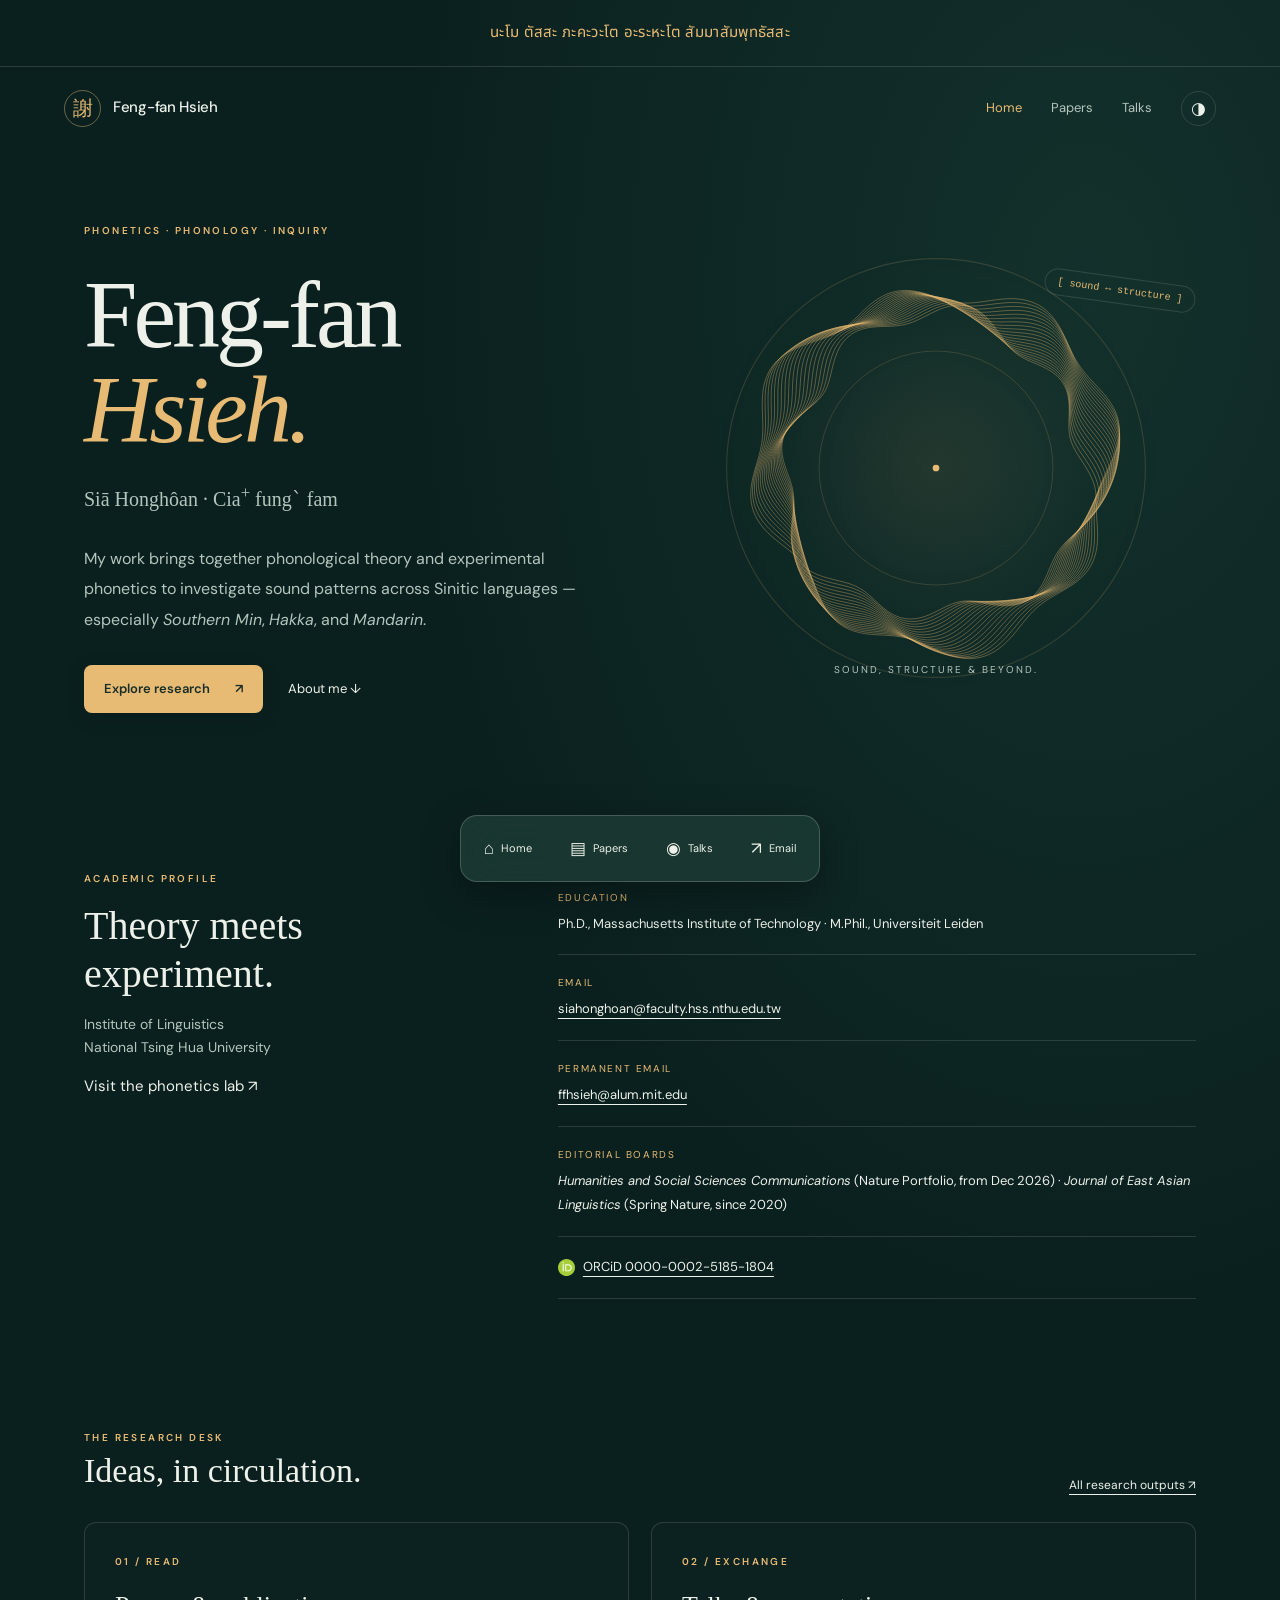
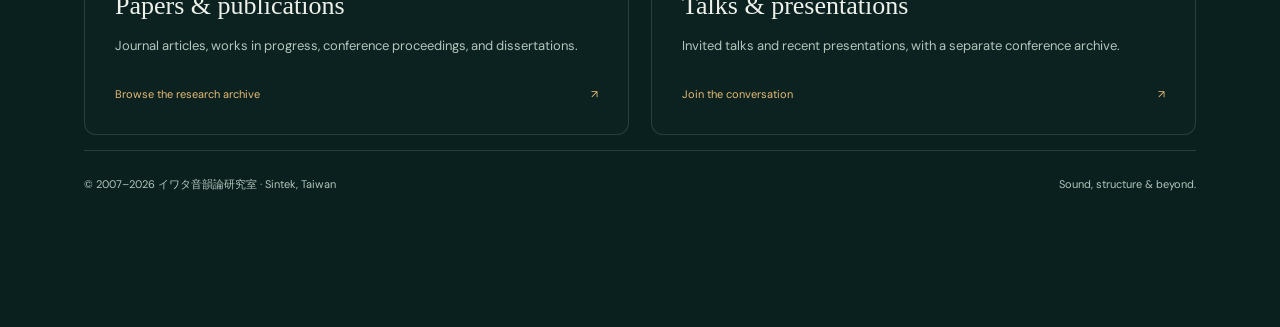
==== commit 22b82e71: "Add files via upload" ====
--- a/index.html
+++ b/index.html
@@ -1,4 +1,4 @@
-<!doctype html><html lang="en"><head><meta charset="utf-8"><meta name="viewport" content="width=device-width,initial-scale=1"><title>Home — Feng-fan Hsieh</title><meta name="description" content="Feng-fan Hsieh — phonological theory and experimental phonetics, Institute of Linguistics, National Tsing Hua University."><link rel="stylesheet" href="style.css"></head><body><a class="skip" href="#main">Skip to content</a><div lang="th" style="padding:18px 22px;text-align:center;font-size:clamp(15px,2.5vw,19px);line-height:1.8;color:#285B59;border-bottom:1px solid #d5d3ca">นะโม ตัสสะ ภะคะวะโต อะระหะโต สัมมาสัมพุทธัสสะ</div><header><a class="brand" href="index.html">謝豐帆 <span style="color:#929688">/</span> Feng-fan Hsieh</a><nav aria-label="Main navigation"><a href="index.html" aria-current="page">Home</a><a href="publications.html" >Papers</a><a href="talks.html" >Talks</a></nav></header><main id="main"><section class="hero"><div><div class="eyebrow">Phonetics / Phonology</div><h1>Feng-fan<br>Hsieh</h1><div class="romanization">Siā Honghôan · Cia<sup>+</sup> fungˋ fam</div><p class="intro">My work brings together phonological theory and experimental phonetics to investigate sound patterns across Sinitic languages — especially <em>Southern Min</em>, <em>Hakka</em>, and <em>Mandarin</em>.</p><div class="actions"><a class="button" href="publications.html">Explore research ↗</a><a href="http://ling.hss.nthu.edu.tw/phonlab/">Visit the phonetics lab ↗</a></div></div><div class="art"><svg viewBox="0 0 400 400" fill="none" aria-hidden="true"><path d="M -20 180 C 80 40, 180 350, 240 130 S 350 70, 440 230" stroke="currentColor" stroke-width="1" opacity="0.3"/><path d="M -20 188 C 80 45, 180 341, 240 134 S 350 78, 440 234" stroke="currentColor" stroke-width="1" opacity="0.325"/><path d="M -20 196 C 80 50, 180 332, 240 138 S 350 86, 440 238" stroke="currentColor" stroke-width="1" opacity="0.35"/><path d="M -20 204 C 80 55, 180 323, 240 142 S 350 94, 440 242" stroke="currentColor" stroke-width="1" opacity="0.375"/><path d="M -20 212 C 80 60, 180 314, 240 146 S 350 102, 440 246" stroke="currentColor" stroke-width="1" opacity="0.4"/><path d="M -20 220 C 80 65, 180 305, 240 150 S 350 110, 440 250" stroke="currentColor" stroke-width="1" opacity="0.425"/><path d="M -20 228 C 80 70, 180 296, 240 154 S 350 118, 440 254" stroke="currentColor" stroke-width="1" opacity="0.45"/><path d="M -20 236 C 80 75, 180 287, 240 158 S 350 126, 440 258" stroke="currentColor" stroke-width="1" opacity="0.475"/><path d="M -20 244 C 80 80, 180 278, 240 162 S 350 134, 440 262" stroke="currentColor" stroke-width="1" opacity="0.5"/><path d="M -20 252 C 80 85, 180 269, 240 166 S 350 142, 440 266" stroke="currentColor" stroke-width="1" opacity="0.525"/><path d="M -20 260 C 80 90, 180 260, 240 170 S 350 150, 440 270" stroke="currentColor" stroke-width="1" opacity="0.55"/><path d="M -20 268 C 80 95, 180 251, 240 174 S 350 158, 440 274" stroke="currentColor" stroke-width="1" opacity="0.575"/><path d="M -20 276 C 80 100, 180 242, 240 178 S 350 166, 440 278" stroke="currentColor" stroke-width="1" opacity="0.6000000000000001"/><path d="M -20 284 C 80 105, 180 233, 240 182 S 350 174, 440 282" stroke="currentColor" stroke-width="1" opacity="0.625"/><path d="M -20 292 C 80 110, 180 224, 240 186 S 350 182, 440 286" stroke="currentColor" stroke-width="1" opacity="0.65"/><path d="M -20 300 C 80 115, 180 215, 240 190 S 350 190, 440 290" stroke="currentColor" stroke-width="1" opacity="0.675"/><path d="M -20 308 C 80 120, 180 206, 240 194 S 350 198, 440 294" stroke="currentColor" stroke-width="1" opacity="0.7"/><path d="M -20 316 C 80 125, 180 197, 240 198 S 350 206, 440 298" stroke="currentColor" stroke-width="1" opacity="0.7250000000000001"/><path d="M -20 324 C 80 130, 180 188, 240 202 S 350 214, 440 302" stroke="currentColor" stroke-width="1" opacity="0.75"/></svg><span>Sound, structure & beyond.</span></div></section><section class="about"><div><div class="eyebrow">Academic profile</div><h2>Theory meets<br>experiment.</h2><p>Institute of Linguistics<br>National Tsing Hua University</p></div><ul class="intro-meta">
+<!doctype html><html lang="en"><head><meta charset="utf-8"><meta name="viewport" content="width=device-width,initial-scale=1"><title>Feng-fan Hsieh — Sound, structure & beyond</title><meta name="description" content="Feng-fan Hsieh — phonological theory and experimental phonetics, Institute of Linguistics, National Tsing Hua University."><link rel="stylesheet" href="style.css"></head><body><a class="skip" href="#main">Skip to content</a><div class="prayer" lang="th">นะโม ตัสสะ ภะคะวะโต อะระหะโต สัมมาสัมพุทธัสสะ</div><header class="site-header"><a class="brand" href="index.html"><span class="seal">謝</span>Feng-fan Hsieh</a><nav aria-label="Main navigation"><a href="index.html" aria-current="page">Home</a><a href="publications.html">Papers</a><a href="talks.html">Talks</a><button class="theme" aria-label="Switch to light appearance">◑</button></nav></header><main id="main" class="container"><section class="hero"><div><div class="eyebrow">Phonetics · Phonology · Inquiry</div><h1>Feng-fan<br><em>Hsieh.</em></h1><div class="romanization">Siā Honghôan · Cia<sup>+</sup> fungˋ fam</div><p class="intro">My work brings together phonological theory and experimental phonetics to investigate sound patterns across Sinitic languages — especially <em>Southern Min</em>, <em>Hakka</em>, and <em>Mandarin</em>.</p><div class="actions"><a class="button" href="publications.html">Explore research <span>↗</span></a><a class="quiet-link" href="#profile">About me ↓</a></div></div><div class="orb-stage"><span class="orbit-tag">[ sound ↔ structure ]</span><svg class="orb" viewBox="0 0 440 440" fill="none" style="color:var(--accent)" aria-hidden="true"><circle cx="220" cy="220" r="188" stroke="currentColor" opacity=".16"/><path d="M355.00,220.00 L356.41,222.38 L357.75,224.81 L359.00,227.28 L360.14,229.80 L361.16,232.35 L362.02,234.93 L362.71,237.52 L363.22,240.13 L363.54,242.73 L363.66,245.33 L363.58,247.91 L363.28,250.46 L362.78,252.96 L362.08,255.43 L361.19,257.83 L360.12,260.18 L358.87,262.46 L357.48,264.67 L355.95,266.81 L354.31,268.89 L352.58,270.89 L350.77,272.83 L348.91,274.72 L347.02,276.55 L345.12,278.35 L343.24,280.11 L341.38,281.84 L339.56,283.57 L337.80,285.30 L336.11,287.04 L334.50,288.80 L332.96,290.59 L331.52,292.42 L330.16,294.30 L328.88,296.24 L327.68,298.23 L326.55,300.29 L325.47,302.41 L324.45,304.58 L323.46,306.81 L322.48,309.09 L321.51,311.40 L320.53,313.75 L319.52,316.10 L318.46,318.46 L317.34,320.80 L316.15,323.11 L314.87,325.36 L313.49,327.55 L312.01,329.65 L310.41,331.65 L308.70,333.53 L306.87,335.28 L304.91,336.87 L302.84,338.31 L300.66,339.58 L298.37,340.68 L295.98,341.60 L293.51,342.34 L290.96,342.91 L288.35,343.31 L285.69,343.55 L283.00,343.64 L280.28,343.59 L277.55,343.42 L274.83,343.15 L272.13,342.80 L269.45,342.39 L266.81,341.94 L264.21,341.47 L261.67,341.00 L259.17,340.57 L256.74,340.18 L254.37,339.85 L252.05,339.61 L249.79,339.47 L247.57,339.43 L245.40,339.52 L243.27,339.73 L241.17,340.07 L239.09,340.54 L237.02,341.14 L234.96,341.85 L232.89,342.67 L230.81,343.59 L228.71,344.59 L226.58,345.65 L224.43,346.75 L222.23,347.88 L220.00,349.00 L217.73,350.10 L215.42,351.16 L213.07,352.15 L210.70,353.05 L208.29,353.84 L205.86,354.50 L203.42,355.02 L200.97,355.38 L198.53,355.57 L196.09,355.59 L193.68,355.43 L191.29,355.08 L188.93,354.56 L186.62,353.86 L184.36,352.99 L182.16,351.97 L180.01,350.80 L177.92,349.51 L175.89,348.11 L173.92,346.61 L172.00,345.04 L170.13,343.42 L168.31,341.78 L166.52,340.12 L164.76,338.46 L163.01,336.84 L161.27,335.26 L159.52,333.74 L157.76,332.29 L155.96,330.91 L154.13,329.63 L152.24,328.44 L150.30,327.34 L148.28,326.33 L146.20,325.40 L144.03,324.56 L141.79,323.79 L139.47,323.08 L137.07,322.41 L134.60,321.77 L132.07,321.15 L129.48,320.53 L126.86,319.88 L124.21,319.20 L121.54,318.46 L118.88,317.65 L116.24,316.75 L113.65,315.76 L111.12,314.65 L108.66,313.42 L106.31,312.06 L104.07,310.57 L101.97,308.94 L100.01,307.18 L98.21,305.28 L96.59,303.24 L95.14,301.09 L93.87,298.81 L92.79,296.44 L91.89,293.96 L91.17,291.41 L90.63,288.79 L90.24,286.11 L90.01,283.40 L89.92,280.66 L89.94,277.91 L90.06,275.16 L90.27,272.42 L90.53,269.70 L90.83,267.01 L91.15,264.37 L91.46,261.76 L91.75,259.21 L92.00,256.70 L92.19,254.25 L92.31,251.84 L92.34,249.47 L92.28,247.15 L92.12,244.86 L91.86,242.60 L91.49,240.35 L91.02,238.13 L90.45,235.91 L89.81,233.68 L89.09,231.45 L88.31,229.21 L87.50,226.94 L86.66,224.66 L85.82,222.34 L85.00,220.00 L84.22,217.63 L83.51,215.23 L82.87,212.81 L82.34,210.37 L81.94,207.92 L81.67,205.46 L81.56,203.00 L81.61,200.55 L81.84,198.12 L82.25,195.71 L82.84,193.34 L83.62,191.01 L84.58,188.73 L85.71,186.52 L87.01,184.36 L88.46,182.28 L90.04,180.27 L91.75,178.33 L93.56,176.46 L95.45,174.67 L97.40,172.94 L99.39,171.27 L101.40,169.66 L103.40,168.09 L105.38,166.55 L107.31,165.04 L109.18,163.54 L110.98,162.03 L112.68,160.51 L114.28,158.96 L115.78,157.38 L117.16,155.74 L118.42,154.03 L119.57,152.26 L120.62,150.41 L121.55,148.48 L122.40,146.45 L123.16,144.34 L123.86,142.15 L124.50,139.87 L125.11,137.51 L125.70,135.09 L126.29,132.61 L126.90,130.09 L127.54,127.54 L128.24,124.98 L129.00,122.42 L129.85,119.88 L130.79,117.38 L131.85,114.94 L133.01,112.58 L134.30,110.32 L135.72,108.16 L137.27,106.13 L138.94,104.23 L140.74,102.49 L142.65,100.89 L144.68,99.46 L146.81,98.19 L149.04,97.09 L151.34,96.14 L153.72,95.34 L156.15,94.69 L158.63,94.17 L161.13,93.76 L163.66,93.46 L166.19,93.24 L168.72,93.08 L171.24,92.98 L173.74,92.89 L176.21,92.82 L178.65,92.73 L181.05,92.60 L183.42,92.43 L185.75,92.19 L188.06,91.88 L190.33,91.48 L192.58,90.98 L194.81,90.39 L197.02,89.69 L199.24,88.90 L201.45,88.01 L203.67,87.03 L205.91,85.98 L208.18,84.86 L210.47,83.70 L212.79,82.52 L215.16,81.32 L217.56,80.14 L220.00,79.00 L222.48,77.92 L225.00,76.91 L227.55,76.02 L230.12,75.25 L232.72,74.62 L235.33,74.15 L237.94,73.86 L240.55,73.77 L243.15,73.87 L245.71,74.17 L248.24,74.69 L250.73,75.42 L253.16,76.35 L255.53,77.49 L257.83,78.81 L260.06,80.31 L262.20,81.97 L264.26,83.78 L266.24,85.71 L268.13,87.75 L269.95,89.87 L271.70,92.05 L273.37,94.27 L274.99,96.50 L276.55,98.72 L278.08,100.92 L279.58,103.07 L281.06,105.16 L282.55,107.17 L284.04,109.09 L285.55,110.91 L287.09,112.63 L288.68,114.24 L290.32,115.74 L292.02,117.14 L293.79,118.44 L295.62,119.64 L297.53,120.77 L299.50,121.82 L301.54,122.82 L303.64,123.78 L305.80,124.71 L307.99,125.64 L310.22,126.58 L312.46,127.54 L314.70,128.55 L316.94,129.61 L319.14,130.74 L321.29,131.95 L323.37,133.26 L325.38,134.66 L327.29,136.18 L329.08,137.80 L330.76,139.53 L332.29,141.37 L333.68,143.32 L334.92,145.37 L336.01,147.51 L336.94,149.74 L337.72,152.04 L338.35,154.40 L338.84,156.81 L339.20,159.27 L339.44,161.75 L339.58,164.24 L339.64,166.74 L339.63,169.22 L339.57,171.69 L339.49,174.13 L339.40,176.54 L339.34,178.91 L339.30,181.24 L339.33,183.52 L339.42,185.76 L339.61,187.95 L339.90,190.11 L340.30,192.23 L340.82,194.32 L341.46,196.39 L342.24,198.45 L343.13,200.50 L344.15,202.55 L345.28,204.62 L346.50,206.70 L347.82,208.82 L349.20,210.97 L350.63,213.15 L352.09,215.39 L353.55,217.67 L355.00,220.00 Z" stroke="currentColor" stroke-width=".55" opacity=".6"/><path d="M358.97,220.00 L360.34,222.45 L361.61,224.95 L362.76,227.48 L363.77,230.05 L364.63,232.65 L365.31,235.27 L365.80,237.90 L366.10,240.53 L366.19,243.15 L366.07,245.76 L365.74,248.33 L365.20,250.86 L364.47,253.35 L363.54,255.79 L362.43,258.16 L361.15,260.47 L359.72,262.72 L358.17,264.89 L356.50,267.00 L354.74,269.04 L352.91,271.02 L351.04,272.94 L349.14,274.82 L347.23,276.65 L345.34,278.45 L343.49,280.23 L341.68,282.00 L339.93,283.77 L338.25,285.55 L336.65,287.35 L335.14,289.18 L333.71,291.06 L332.38,292.98 L331.12,294.95 L329.95,296.98 L328.84,299.08 L327.79,301.22 L326.79,303.43 L325.81,305.69 L324.86,307.99 L323.91,310.32 L322.94,312.68 L321.93,315.05 L320.88,317.42 L319.77,319.77 L318.58,322.08 L317.30,324.34 L315.92,326.53 L314.43,328.63 L312.83,330.63 L311.10,332.50 L309.26,334.24 L307.29,335.84 L305.21,337.28 L303.01,338.55 L300.70,339.65 L298.30,340.58 L295.82,341.33 L293.25,341.91 L290.63,342.33 L287.96,342.60 L285.25,342.72 L282.52,342.71 L279.79,342.59 L277.06,342.37 L274.35,342.08 L271.67,341.74 L269.03,341.36 L266.44,340.97 L263.89,340.60 L261.41,340.26 L258.98,339.97 L256.61,339.75 L254.30,339.62 L252.05,339.60 L249.84,339.68 L247.68,339.89 L245.56,340.23 L243.46,340.69 L241.39,341.29 L239.32,342.01 L237.26,342.84 L235.20,343.78 L233.12,344.81 L231.02,345.92 L228.89,347.08 L226.72,348.29 L224.52,349.51 L222.28,350.72 L220.00,351.90 L217.68,353.03 L215.32,354.09 L212.92,355.05 L210.50,355.90 L208.05,356.61 L205.58,357.18 L203.11,357.58 L200.63,357.81 L198.16,357.86 L195.71,357.73 L193.29,357.41 L190.90,356.91 L188.55,356.24 L186.24,355.39 L183.99,354.39 L181.79,353.25 L179.65,351.98 L177.56,350.60 L175.53,349.14 L173.56,347.60 L171.63,346.01 L169.74,344.40 L167.89,342.77 L166.05,341.16 L164.24,339.58 L162.43,338.04 L160.61,336.56 L158.77,335.16 L156.90,333.83 L155.00,332.59 L153.04,331.44 L151.02,330.39 L148.94,329.42 L146.79,328.54 L144.56,327.74 L142.26,327.00 L139.88,326.32 L137.44,325.68 L134.92,325.06 L132.35,324.46 L129.73,323.85 L127.07,323.21 L124.39,322.52 L121.71,321.78 L119.04,320.96 L116.39,320.05 L113.80,319.04 L111.26,317.91 L108.82,316.65 L106.48,315.26 L104.25,313.73 L102.17,312.06 L100.23,310.25 L98.45,308.31 L96.85,306.23 L95.42,304.03 L94.18,301.71 L93.12,299.28 L92.24,296.76 L91.54,294.17 L91.01,291.50 L90.64,288.78 L90.41,286.03 L90.32,283.25 L90.34,280.46 L90.45,277.68 L90.64,274.91 L90.88,272.17 L91.16,269.46 L91.44,266.79 L91.72,264.17 L91.97,261.60 L92.17,259.08 L92.31,256.62 L92.37,254.20 L92.34,251.83 L92.22,249.50 L91.99,247.21 L91.66,244.95 L91.23,242.71 L90.70,240.48 L90.07,238.26 L89.36,236.04 L88.58,233.81 L87.75,231.57 L86.87,229.31 L85.98,227.02 L85.10,224.71 L84.23,222.37 L83.41,220.00 L82.66,217.60 L81.99,215.18 L81.43,212.74 L80.99,210.28 L80.70,207.81 L80.56,205.34 L80.59,202.88 L80.80,200.44 L81.18,198.01 L81.76,195.62 L82.51,193.27 L83.44,190.97 L84.55,188.73 L85.82,186.54 L87.23,184.43 L88.79,182.37 L90.45,180.39 L92.22,178.48 L94.06,176.63 L95.95,174.85 L97.88,173.12 L99.82,171.45 L101.76,169.81 L103.66,168.20 L105.51,166.61 L107.30,165.03 L109.01,163.45 L110.62,161.84 L112.13,160.21 L113.53,158.53 L114.82,156.80 L115.99,155.01 L117.05,153.14 L118.00,151.20 L118.85,149.18 L119.61,147.07 L120.30,144.87 L120.92,142.59 L121.49,140.23 L122.03,137.79 L122.56,135.30 L123.09,132.75 L123.65,130.16 L124.26,127.54 L124.92,124.92 L125.66,122.30 L126.48,119.72 L127.41,117.17 L128.46,114.69 L129.63,112.30 L130.92,110.00 L132.35,107.81 L133.91,105.75 L135.60,103.83 L137.42,102.06 L139.36,100.45 L141.42,98.99 L143.58,97.70 L145.84,96.57 L148.18,95.60 L150.59,94.78 L153.06,94.10 L155.57,93.55 L158.12,93.12 L160.68,92.78 L163.25,92.53 L165.81,92.33 L168.36,92.18 L170.89,92.06 L173.39,91.93 L175.86,91.79 L178.29,91.62 L180.68,91.40 L183.04,91.11 L185.37,90.74 L187.66,90.29 L189.93,89.74 L192.18,89.09 L194.41,88.35 L196.64,87.51 L198.87,86.58 L201.11,85.56 L203.36,84.48 L205.64,83.33 L207.94,82.15 L210.28,80.95 L212.65,79.74 L215.06,78.56 L217.51,77.41 L220.00,76.34 L222.52,75.35 L225.08,74.47 L227.67,73.72 L230.27,73.12 L232.89,72.68 L235.51,72.43 L238.13,72.37 L240.73,72.51 L243.31,72.86 L245.85,73.41 L248.34,74.18 L250.79,75.15 L253.17,76.32 L255.49,77.67 L257.73,79.20 L259.89,80.89 L261.97,82.71 L263.98,84.66 L265.90,86.70 L267.75,88.82 L269.52,90.99 L271.24,93.19 L272.89,95.39 L274.50,97.59 L276.07,99.75 L277.62,101.86 L279.16,103.90 L280.69,105.85 L282.24,107.71 L283.81,109.47 L285.42,111.12 L287.07,112.67 L288.77,114.10 L290.54,115.42 L292.37,116.64 L294.27,117.78 L296.24,118.83 L298.28,119.81 L300.38,120.74 L302.54,121.63 L304.76,122.50 L307.01,123.36 L309.29,124.24 L311.59,125.15 L313.89,126.11 L316.17,127.13 L318.42,128.22 L320.62,129.40 L322.76,130.67 L324.81,132.06 L326.76,133.55 L328.60,135.15 L330.32,136.87 L331.90,138.70 L333.34,140.64 L334.63,142.68 L335.76,144.82 L336.75,147.05 L337.58,149.35 L338.27,151.72 L338.83,154.13 L339.25,156.59 L339.57,159.08 L339.79,161.58 L339.93,164.08 L340.00,166.57 L340.04,169.05 L340.06,171.49 L340.07,173.91 L340.11,176.28 L340.18,178.62 L340.32,180.91 L340.53,183.15 L340.82,185.35 L341.23,187.52 L341.74,189.65 L342.37,191.75 L343.13,193.83 L344.01,195.89 L345.01,197.96 L346.13,200.02 L347.35,202.10 L348.66,204.20 L350.06,206.33 L351.52,208.49 L353.01,210.70 L354.53,212.95 L356.05,215.25 L357.53,217.60 L358.97,220.00 Z" stroke="currentColor" stroke-width=".55" opacity=".6"/><path d="M362.85,220.00 L364.13,222.52 L365.29,225.07 L366.29,227.67 L367.13,230.29 L367.79,232.93 L368.26,235.58 L368.53,238.24 L368.59,240.88 L368.43,243.51 L368.07,246.11 L367.49,248.67 L366.71,251.18 L365.74,253.65 L364.59,256.05 L363.28,258.39 L361.82,260.67 L360.23,262.87 L358.54,265.01 L356.75,267.09 L354.91,269.10 L353.02,271.06 L351.11,272.97 L349.20,274.84 L347.32,276.68 L345.46,278.50 L343.66,280.31 L341.93,282.13 L340.27,283.95 L338.69,285.79 L337.20,287.67 L335.80,289.58 L334.49,291.54 L333.26,293.55 L332.12,295.62 L331.04,297.75 L330.01,299.93 L329.04,302.16 L328.09,304.45 L327.16,306.77 L326.22,309.13 L325.27,311.51 L324.28,313.90 L323.24,316.28 L322.14,318.64 L320.96,320.96 L319.68,323.22 L318.30,325.41 L316.81,327.52 L315.20,329.51 L313.47,331.39 L311.61,333.13 L309.64,334.73 L307.54,336.17 L305.33,337.45 L303.02,338.56 L300.60,339.50 L298.11,340.27 L295.53,340.88 L292.90,341.33 L290.22,341.62 L287.51,341.78 L284.77,341.82 L282.04,341.75 L279.31,341.60 L276.60,341.38 L273.92,341.11 L271.28,340.82 L268.69,340.52 L266.16,340.24 L263.68,340.00 L261.26,339.82 L258.90,339.72 L256.60,339.71 L254.35,339.80 L252.16,340.01 L250.01,340.35 L247.89,340.81 L245.80,341.40 L243.74,342.12 L241.68,342.96 L239.63,343.92 L237.56,344.98 L235.49,346.12 L233.38,347.34 L231.25,348.61 L229.08,349.91 L226.88,351.23 L224.63,352.52 L222.34,353.79 L220.00,354.99 L217.62,356.12 L215.21,357.14 L212.77,358.04 L210.29,358.80 L207.80,359.41 L205.30,359.85 L202.80,360.11 L200.30,360.19 L197.81,360.08 L195.35,359.79 L192.92,359.31 L190.53,358.66 L188.18,357.83 L185.88,356.85 L183.63,355.73 L181.44,354.48 L179.30,353.13 L177.21,351.69 L175.18,350.18 L173.19,348.62 L171.24,347.04 L169.32,345.45 L167.42,343.87 L165.54,342.32 L163.66,340.83 L161.77,339.39 L159.86,338.02 L157.93,336.74 L155.95,335.55 L153.93,334.44 L151.85,333.42 L149.70,332.50 L147.49,331.65 L145.21,330.88 L142.85,330.18 L140.43,329.52 L137.93,328.91 L135.38,328.31 L132.77,327.72 L130.12,327.12 L127.44,326.48 L124.74,325.80 L122.04,325.05 L119.36,324.22 L116.71,323.29 L114.11,322.26 L111.59,321.10 L109.15,319.81 L106.82,318.39 L104.61,316.82 L102.55,315.11 L100.63,313.26 L98.88,311.27 L97.30,309.15 L95.89,306.90 L94.67,304.53 L93.63,302.06 L92.77,299.50 L92.09,296.86 L91.57,294.15 L91.20,291.39 L90.98,288.60 L90.88,285.79 L90.89,282.97 L90.99,280.16 L91.16,277.36 L91.38,274.60 L91.62,271.87 L91.87,269.19 L92.10,266.55 L92.30,263.97 L92.45,261.44 L92.53,258.97 L92.53,256.55 L92.44,254.18 L92.25,251.85 L91.95,249.56 L91.55,247.30 L91.05,245.07 L90.44,242.84 L89.75,240.63 L88.97,238.42 L88.12,236.19 L87.22,233.96 L86.29,231.70 L85.34,229.42 L84.40,227.11 L83.48,224.77 L82.62,222.40 L81.82,220.00 L81.11,217.58 L80.51,215.13 L80.04,212.67 L79.72,210.19 L79.55,207.71 L79.55,205.24 L79.73,202.78 L80.09,200.34 L80.64,197.93 L81.36,195.55 L82.27,193.23 L83.34,190.95 L84.57,188.73 L85.95,186.58 L87.46,184.49 L89.08,182.46 L90.80,180.50 L92.58,178.60 L94.42,176.76 L96.28,174.97 L98.15,173.23 L100.01,171.52 L101.84,169.84 L103.61,168.18 L105.31,166.52 L106.93,164.85 L108.45,163.16 L109.87,161.44 L111.18,159.68 L112.37,157.86 L113.45,155.98 L114.42,154.02 L115.28,151.99 L116.04,149.88 L116.72,147.68 L117.32,145.40 L117.87,143.04 L118.37,140.60 L118.85,138.09 L119.32,135.52 L119.80,132.90 L120.32,130.25 L120.89,127.57 L121.52,124.90 L122.23,122.23 L123.05,119.60 L123.97,117.02 L125.01,114.50 L126.18,112.07 L127.48,109.74 L128.92,107.53 L130.50,105.45 L132.22,103.51 L134.06,101.72 L136.03,100.08 L138.12,98.61 L140.32,97.31 L142.62,96.16 L144.99,95.17 L147.44,94.33 L149.95,93.63 L152.50,93.05 L155.08,92.59 L157.68,92.23 L160.28,91.94 L162.88,91.71 L165.46,91.52 L168.02,91.35 L170.55,91.19 L173.05,91.00 L175.51,90.78 L177.92,90.51 L180.31,90.17 L182.65,89.75 L184.96,89.25 L187.25,88.65 L189.51,87.95 L191.76,87.16 L194.01,86.28 L196.25,85.31 L198.50,84.26 L200.77,83.14 L203.05,81.97 L205.37,80.77 L207.71,79.55 L210.09,78.33 L212.51,77.14 L214.97,76.00 L217.47,74.93 L220.00,73.96 L222.56,73.09 L225.16,72.37 L227.77,71.79 L230.39,71.39 L233.02,71.16 L235.65,71.14 L238.26,71.31 L240.84,71.69 L243.40,72.29 L245.90,73.09 L248.36,74.09 L250.76,75.28 L253.09,76.66 L255.35,78.21 L257.54,79.91 L259.64,81.75 L261.67,83.69 L263.63,85.73 L265.51,87.84 L267.32,89.99 L269.07,92.17 L270.77,94.34 L272.42,96.50 L274.04,98.62 L275.64,100.67 L277.23,102.65 L278.83,104.55 L280.43,106.34 L282.07,108.03 L283.74,109.61 L285.45,111.07 L287.22,112.42 L289.05,113.67 L290.95,114.81 L292.92,115.86 L294.95,116.83 L297.06,117.74 L299.23,118.59 L301.45,119.41 L303.73,120.22 L306.04,121.02 L308.39,121.84 L310.74,122.69 L313.09,123.60 L315.43,124.57 L317.73,125.62 L319.98,126.77 L322.16,128.01 L324.26,129.37 L326.26,130.83 L328.15,132.42 L329.91,134.12 L331.54,135.95 L333.03,137.88 L334.37,139.92 L335.56,142.05 L336.60,144.28 L337.49,146.58 L338.24,148.95 L338.86,151.38 L339.36,153.84 L339.75,156.33 L340.04,158.83 L340.26,161.34 L340.43,163.84 L340.56,166.32 L340.67,168.78 L340.78,171.20 L340.92,173.58 L341.10,175.92 L341.34,178.22 L341.66,180.47 L342.07,182.68 L342.58,184.85 L343.21,186.99 L343.95,189.10 L344.81,191.19 L345.79,193.26 L346.89,195.33 L348.10,197.41 L349.41,199.50 L350.81,201.62 L352.28,203.76 L353.80,205.94 L355.36,208.16 L356.92,210.43 L358.48,212.74 L360.01,215.11 L361.47,217.53 L362.85,220.00 Z" stroke="currentColor" stroke-width=".55" opacity=".6"/><path d="M366.55,220.00 L367.70,222.58 L368.69,225.19 L369.51,227.84 L370.15,230.50 L370.59,233.17 L370.82,235.85 L370.84,238.52 L370.65,241.17 L370.24,243.80 L369.62,246.38 L368.80,248.92 L367.79,251.41 L366.61,253.85 L365.26,256.22 L363.76,258.52 L362.14,260.76 L360.42,262.93 L358.62,265.04 L356.76,267.09 L354.86,269.08 L352.95,271.03 L351.04,272.94 L349.15,274.82 L347.31,276.68 L345.52,278.53 L343.80,280.38 L342.17,282.25 L340.61,284.13 L339.15,286.05 L337.78,288.00 L336.50,290.00 L335.31,292.05 L334.19,294.16 L333.14,296.32 L332.15,298.53 L331.21,300.80 L330.29,303.11 L329.38,305.46 L328.47,307.84 L327.54,310.24 L326.57,312.64 L325.55,315.04 L324.46,317.41 L323.28,319.74 L322.01,322.01 L320.64,324.21 L319.15,326.32 L317.54,328.33 L315.80,330.21 L313.95,331.96 L311.96,333.57 L309.86,335.02 L307.64,336.31 L305.32,337.43 L302.90,338.39 L300.39,339.19 L297.81,339.82 L295.17,340.31 L292.49,340.64 L289.77,340.85 L287.04,340.94 L284.30,340.94 L281.58,340.85 L278.87,340.70 L276.20,340.52 L273.57,340.31 L270.99,340.11 L268.46,339.94 L265.99,339.81 L263.58,339.74 L261.24,339.76 L258.95,339.87 L256.71,340.09 L254.53,340.43 L252.39,340.89 L250.29,341.48 L248.21,342.20 L246.15,343.05 L244.11,344.02 L242.06,345.09 L240.00,346.27 L237.92,347.53 L235.82,348.86 L233.69,350.23 L231.52,351.63 L229.30,353.03 L227.04,354.41 L224.74,355.75 L222.39,357.02 L220.00,358.21 L217.57,359.29 L215.10,360.24 L212.61,361.04 L210.09,361.69 L207.56,362.16 L205.03,362.45 L202.50,362.56 L199.98,362.47 L197.48,362.20 L195.01,361.74 L192.57,361.10 L190.18,360.29 L187.83,359.33 L185.54,358.23 L183.29,357.00 L181.10,355.66 L178.96,354.24 L176.87,352.75 L174.82,351.22 L172.80,349.67 L170.82,348.11 L168.86,346.57 L166.92,345.06 L164.97,343.60 L163.02,342.20 L161.05,340.87 L159.05,339.63 L157.01,338.47 L154.92,337.40 L152.78,336.43 L150.58,335.54 L148.31,334.73 L145.97,333.99 L143.57,333.31 L141.10,332.68 L138.56,332.09 L135.97,331.51 L133.33,330.93 L130.66,330.33 L127.95,329.70 L125.24,329.01 L122.53,328.25 L119.84,327.41 L117.19,326.46 L114.60,325.40 L112.08,324.22 L109.66,322.90 L107.34,321.44 L105.15,319.83 L103.11,318.09 L101.21,316.19 L99.48,314.16 L97.92,311.99 L96.54,309.70 L95.34,307.29 L94.32,304.77 L93.47,302.17 L92.80,299.48 L92.29,296.74 L91.93,293.94 L91.70,291.12 L91.59,288.27 L91.59,285.43 L91.67,282.59 L91.81,279.77 L92.00,276.99 L92.20,274.25 L92.41,271.55 L92.59,268.91 L92.73,266.32 L92.82,263.79 L92.84,261.32 L92.77,258.90 L92.61,256.53 L92.35,254.20 L91.98,251.92 L91.50,249.67 L90.92,247.44 L90.24,245.22 L89.46,243.02 L88.61,240.81 L87.70,238.59 L86.73,236.36 L85.73,234.11 L84.72,231.84 L83.72,229.53 L82.74,227.19 L81.82,224.83 L80.98,222.43 L80.22,220.00 L79.59,217.55 L79.08,215.08 L78.72,212.60 L78.51,210.11 L78.48,207.62 L78.63,205.14 L78.96,202.68 L79.47,200.25 L80.16,197.85 L81.03,195.50 L82.07,193.19 L83.26,190.94 L84.60,188.74 L86.06,186.61 L87.63,184.53 L89.29,182.52 L91.02,180.57 L92.79,178.67 L94.59,176.82 L96.38,175.01 L98.16,173.23 L99.91,171.48 L101.59,169.74 L103.21,168.00 L104.74,166.25 L106.17,164.48 L107.49,162.68 L108.71,160.83 L109.81,158.92 L110.80,156.95 L111.67,154.91 L112.45,152.79 L113.12,150.59 L113.72,148.31 L114.25,145.95 L114.72,143.51 L115.16,141.00 L115.58,138.42 L116.00,135.78 L116.43,133.10 L116.91,130.39 L117.44,127.66 L118.05,124.93 L118.75,122.22 L119.55,119.55 L120.47,116.93 L121.51,114.38 L122.69,111.93 L124.01,109.57 L125.47,107.34 L127.07,105.24 L128.81,103.28 L130.69,101.48 L132.69,99.83 L134.82,98.35 L137.05,97.02 L139.38,95.86 L141.80,94.86 L144.29,94.00 L146.84,93.28 L149.43,92.68 L152.05,92.20 L154.68,91.81 L157.32,91.49 L159.95,91.23 L162.57,91.00 L165.16,90.80 L167.71,90.59 L170.23,90.36 L172.72,90.09 L175.16,89.77 L177.56,89.38 L179.92,88.92 L182.25,88.36 L184.56,87.72 L186.83,86.98 L189.10,86.14 L191.35,85.22 L193.60,84.21 L195.86,83.12 L198.14,81.97 L200.43,80.78 L202.76,79.56 L205.11,78.32 L207.50,77.10 L209.92,75.90 L212.39,74.76 L214.89,73.70 L217.43,72.73 L220.00,71.88 L222.60,71.18 L225.22,70.63 L227.85,70.25 L230.49,70.05 L233.12,70.05 L235.74,70.26 L238.33,70.67 L240.90,71.30 L243.42,72.12 L245.89,73.15 L248.31,74.37 L250.66,75.76 L252.94,77.32 L255.15,79.03 L257.28,80.87 L259.34,82.81 L261.32,84.83 L263.24,86.92 L265.09,89.05 L266.88,91.19 L268.62,93.33 L270.33,95.44 L272.00,97.50 L273.65,99.50 L275.30,101.41 L276.95,103.24 L278.62,104.96 L280.31,106.56 L282.05,108.06 L283.83,109.44 L285.67,110.71 L287.57,111.87 L289.54,112.92 L291.57,113.89 L293.68,114.78 L295.85,115.60 L298.08,116.38 L300.38,117.12 L302.72,117.85 L305.09,118.59 L307.49,119.35 L309.91,120.15 L312.32,121.00 L314.71,121.93 L317.06,122.94 L319.36,124.05 L321.60,125.26 L323.74,126.59 L325.79,128.04 L327.73,129.61 L329.54,131.30 L331.22,133.11 L332.75,135.03 L334.14,137.07 L335.39,139.21 L336.48,141.43 L337.43,143.74 L338.25,146.11 L338.93,148.54 L339.50,151.01 L339.96,153.51 L340.33,156.02 L340.64,158.53 L340.89,161.04 L341.11,163.53 L341.31,165.99 L341.52,168.42 L341.76,170.81 L342.04,173.15 L342.39,175.45 L342.81,177.71 L343.33,179.93 L343.95,182.11 L344.67,184.25 L345.52,186.37 L346.48,188.47 L347.56,190.55 L348.75,192.63 L350.05,194.72 L351.44,196.82 L352.91,198.95 L354.45,201.10 L356.03,203.30 L357.64,205.53 L359.25,207.82 L360.84,210.15 L362.39,212.54 L363.88,214.98 L365.27,217.46 L366.55,220.00 Z" stroke="currentColor" stroke-width=".55" opacity=".6"/><path d="M369.98,220.00 L370.95,222.63 L371.75,225.30 L372.36,227.98 L372.77,230.68 L372.96,233.38 L372.94,236.07 L372.71,238.75 L372.25,241.40 L371.59,244.01 L370.73,246.58 L369.68,249.09 L368.45,251.55 L367.07,253.95 L365.54,256.29 L363.89,258.56 L362.15,260.76 L360.33,262.90 L358.45,264.99 L356.55,267.02 L354.63,269.00 L352.73,270.95 L350.85,272.87 L349.02,274.77 L347.25,276.66 L345.56,278.55 L343.95,280.45 L342.42,282.38 L340.99,284.33 L339.66,286.33 L338.42,288.37 L337.26,290.46 L336.18,292.60 L335.17,294.79 L334.21,297.04 L333.30,299.34 L332.42,301.68 L331.54,304.05 L330.66,306.46 L329.76,308.88 L328.81,311.30 L327.81,313.72 L326.73,316.10 L325.57,318.45 L324.31,320.73 L322.95,322.95 L321.46,325.07 L319.85,327.08 L318.12,328.97 L316.26,330.74 L314.28,332.36 L312.17,333.82 L309.95,335.13 L307.62,336.28 L305.20,337.27 L302.69,338.09 L300.11,338.76 L297.47,339.29 L294.78,339.67 L292.06,339.94 L289.33,340.09 L286.60,340.15 L283.88,340.14 L281.18,340.07 L278.52,339.98 L275.90,339.87 L273.33,339.77 L270.81,339.70 L268.36,339.69 L265.96,339.74 L263.63,339.88 L261.36,340.11 L259.14,340.46 L256.97,340.93 L254.85,341.52 L252.75,342.24 L250.69,343.09 L248.64,344.07 L246.60,345.16 L244.56,346.36 L242.51,347.65 L240.44,349.02 L238.33,350.46 L236.20,351.93 L234.02,353.42 L231.80,354.91 L229.54,356.37 L227.22,357.78 L224.86,359.12 L222.45,360.37 L220.00,361.49 L217.51,362.49 L214.99,363.33 L212.45,364.01 L209.89,364.51 L207.33,364.83 L204.76,364.96 L202.21,364.89 L199.67,364.63 L197.16,364.18 L194.69,363.56 L192.25,362.76 L189.86,361.81 L187.51,360.72 L185.22,359.50 L182.97,358.18 L180.78,356.78 L178.63,355.31 L176.52,353.81 L174.45,352.28 L172.41,350.75 L170.39,349.23 L168.38,347.76 L166.38,346.33 L164.36,344.97 L162.33,343.68 L160.27,342.47 L158.17,341.35 L156.02,340.32 L153.83,339.38 L151.57,338.52 L149.25,337.74 L146.87,337.04 L144.42,336.38 L141.91,335.78 L139.34,335.20 L136.71,334.63 L134.05,334.06 L131.35,333.47 L128.63,332.84 L125.90,332.14 L123.18,331.37 L120.49,330.51 L117.84,329.55 L115.26,328.46 L112.75,327.25 L110.34,325.90 L108.04,324.40 L105.87,322.76 L103.84,320.97 L101.97,319.04 L100.26,316.96 L98.72,314.75 L97.36,312.42 L96.18,309.96 L95.17,307.41 L94.34,304.76 L93.67,302.04 L93.16,299.26 L92.80,296.43 L92.56,293.58 L92.44,290.71 L92.42,287.83 L92.48,284.98 L92.59,282.14 L92.73,279.35 L92.89,276.59 L93.05,273.89 L93.17,271.24 L93.26,268.65 L93.28,266.12 L93.22,263.65 L93.08,261.24 L92.84,258.88 L92.50,256.56 L92.05,254.28 L91.49,252.04 L90.82,249.82 L90.06,247.62 L89.21,245.42 L88.28,243.23 L87.28,241.02 L86.24,238.80 L85.17,236.56 L84.09,234.28 L83.02,231.98 L81.99,229.65 L81.02,227.28 L80.12,224.88 L79.31,222.46 L78.63,220.00 L78.08,217.52 L77.68,215.03 L77.44,212.53 L77.37,210.03 L77.48,207.53 L77.77,205.05 L78.24,202.59 L78.90,200.17 L79.73,197.78 L80.73,195.44 L81.88,193.15 L83.17,190.92 L84.58,188.74 L86.09,186.61 L87.70,184.55 L89.36,182.54 L91.07,180.58 L92.79,178.67 L94.51,176.79 L96.22,174.95 L97.88,173.12 L99.48,171.31 L101.00,169.49 L102.44,167.66 L103.78,165.81 L105.01,163.92 L106.13,161.98 L107.14,159.99 L108.04,157.94 L108.83,155.81 L109.51,153.61 L110.11,151.33 L110.63,148.97 L111.08,146.53 L111.49,144.02 L111.86,141.43 L112.23,138.79 L112.60,136.09 L113.00,133.35 L113.44,130.58 L113.94,127.81 L114.53,125.04 L115.22,122.29 L116.01,119.58 L116.93,116.93 L117.98,114.36 L119.17,111.87 L120.51,109.50 L121.99,107.25 L123.62,105.14 L125.39,103.17 L127.30,101.35 L129.34,99.69 L131.51,98.20 L133.78,96.87 L136.16,95.70 L138.62,94.68 L141.15,93.81 L143.73,93.07 L146.36,92.46 L149.02,91.95 L151.69,91.53 L154.37,91.18 L157.03,90.89 L159.68,90.63 L162.29,90.39 L164.88,90.14 L167.42,89.87 L169.93,89.56 L172.39,89.19 L174.81,88.76 L177.19,88.24 L179.53,87.64 L181.85,86.95 L184.14,86.17 L186.41,85.29 L188.68,84.32 L190.94,83.28 L193.21,82.16 L195.49,80.98 L197.79,79.76 L200.12,78.51 L202.47,77.26 L204.87,76.03 L207.30,74.83 L209.77,73.69 L212.28,72.63 L214.82,71.67 L217.40,70.84 L220.00,70.14 L222.63,69.61 L225.26,69.26 L227.91,69.09 L230.55,69.11 L233.18,69.34 L235.79,69.78 L238.37,70.43 L240.90,71.28 L243.39,72.32 L245.82,73.55 L248.19,74.96 L250.50,76.52 L252.73,78.23 L254.89,80.06 L256.98,81.99 L259.00,83.99 L260.95,86.05 L262.84,88.14 L264.68,90.24 L266.47,92.33 L268.22,94.38 L269.94,96.38 L271.65,98.31 L273.36,100.15 L275.07,101.90 L276.80,103.54 L278.56,105.06 L280.37,106.47 L282.22,107.76 L284.12,108.93 L286.10,110.00 L288.13,110.97 L290.24,111.84 L292.41,112.64 L294.65,113.38 L296.96,114.08 L299.31,114.75 L301.72,115.41 L304.16,116.07 L306.62,116.77 L309.09,117.51 L311.56,118.31 L314.00,119.19 L316.41,120.16 L318.77,121.23 L321.05,122.42 L323.25,123.72 L325.34,125.15 L327.33,126.70 L329.19,128.38 L330.91,130.18 L332.50,132.10 L333.94,134.14 L335.24,136.27 L336.39,138.50 L337.40,140.81 L338.28,143.19 L339.03,145.62 L339.66,148.10 L340.20,150.60 L340.65,153.12 L341.03,155.65 L341.37,158.16 L341.67,160.66 L341.97,163.13 L342.27,165.56 L342.61,167.96 L342.99,170.31 L343.44,172.62 L343.96,174.88 L344.58,177.10 L345.30,179.29 L346.12,181.44 L347.07,183.56 L348.12,185.67 L349.29,187.76 L350.57,189.86 L351.94,191.95 L353.41,194.07 L354.95,196.20 L356.55,198.37 L358.18,200.58 L359.83,202.83 L361.48,205.13 L363.10,207.48 L364.67,209.88 L366.17,212.34 L367.57,214.85 L368.84,217.40 L369.98,220.00 Z" stroke="currentColor" stroke-width=".55" opacity=".6"/><path d="M373.07,220.00 L373.84,222.69 L374.41,225.39 L374.78,228.11 L374.93,230.83 L374.87,233.55 L374.59,236.25 L374.09,238.92 L373.39,241.56 L372.49,244.15 L371.39,246.69 L370.13,249.18 L368.71,251.61 L367.15,253.97 L365.48,256.27 L363.72,258.51 L361.88,260.68 L360.00,262.80 L358.09,264.87 L356.17,266.89 L354.28,268.87 L352.41,270.83 L350.60,272.77 L348.86,274.70 L347.19,276.63 L345.61,278.57 L344.13,280.54 L342.74,282.54 L341.44,284.57 L340.24,286.65 L339.12,288.78 L338.09,290.95 L337.12,293.18 L336.21,295.47 L335.34,297.79 L334.49,300.17 L333.65,302.57 L332.80,305.00 L331.93,307.45 L331.01,309.89 L330.03,312.33 L328.98,314.73 L327.84,317.10 L326.59,319.40 L325.24,321.62 L323.76,323.76 L322.16,325.79 L320.43,327.70 L318.58,329.48 L316.59,331.12 L314.49,332.61 L312.27,333.94 L309.94,335.12 L307.51,336.13 L305.00,337.00 L302.42,337.71 L299.78,338.28 L297.10,338.72 L294.39,339.05 L291.66,339.27 L288.94,339.40 L286.22,339.47 L283.54,339.50 L280.88,339.49 L278.28,339.48 L275.72,339.49 L273.22,339.54 L270.78,339.64 L268.41,339.81 L266.09,340.07 L263.84,340.44 L261.63,340.92 L259.48,341.51 L257.37,342.24 L255.30,343.09 L253.24,344.07 L251.21,345.17 L249.18,346.39 L247.14,347.71 L245.10,349.11 L243.03,350.59 L240.93,352.13 L238.79,353.70 L236.61,355.28 L234.38,356.85 L232.11,358.39 L229.78,359.87 L227.40,361.27 L224.98,362.56 L222.51,363.74 L220.00,364.77 L217.46,365.65 L214.89,366.36 L212.30,366.88 L209.71,367.22 L207.11,367.36 L204.52,367.30 L201.94,367.06 L199.39,366.62 L196.88,366.00 L194.40,365.21 L191.96,364.27 L189.56,363.19 L187.22,361.98 L184.93,360.68 L182.68,359.29 L180.48,357.84 L178.31,356.35 L176.19,354.84 L174.09,353.34 L172.01,351.85 L169.94,350.40 L167.88,349.01 L165.80,347.68 L163.71,346.42 L161.59,345.25 L159.44,344.17 L157.24,343.17 L154.99,342.26 L152.69,341.44 L150.32,340.69 L147.89,340.01 L145.40,339.38 L142.86,338.79 L140.25,338.23 L137.60,337.68 L134.91,337.11 L132.19,336.52 L129.46,335.89 L126.72,335.19 L124.00,334.41 L121.31,333.53 L118.67,332.54 L116.09,331.43 L113.59,330.19 L111.19,328.81 L108.91,327.28 L106.76,325.60 L104.75,323.77 L102.89,321.80 L101.20,319.68 L99.68,317.43 L98.34,315.05 L97.17,312.56 L96.17,309.97 L95.35,307.28 L94.68,304.53 L94.17,301.71 L93.80,298.86 L93.56,295.98 L93.42,293.08 L93.37,290.19 L93.39,287.32 L93.46,284.47 L93.56,281.67 L93.67,278.91 L93.77,276.20 L93.83,273.55 L93.85,270.97 L93.80,268.45 L93.66,265.98 L93.44,263.58 L93.12,261.23 L92.69,258.92 L92.15,256.66 L91.50,254.43 L90.75,252.23 L89.90,250.04 L88.96,247.85 L87.94,245.67 L86.86,243.48 L85.74,241.26 L84.60,239.03 L83.45,236.77 L82.31,234.47 L81.21,232.14 L80.18,229.78 L79.22,227.38 L78.37,224.95 L77.63,222.49 L77.03,220.00 L76.59,217.50 L76.30,214.98 L76.19,212.46 L76.26,209.95 L76.52,207.45 L76.95,204.97 L77.57,202.51 L78.36,200.09 L79.31,197.72 L80.41,195.39 L81.65,193.11 L83.01,190.88 L84.47,188.71 L86.01,186.59 L87.61,184.53 L89.25,182.51 L90.90,180.53 L92.55,178.59 L94.17,176.67 L95.74,174.77 L97.26,172.88 L98.70,170.99 L100.04,169.08 L101.29,167.15 L102.43,165.18 L103.46,163.16 L104.38,161.09 L105.19,158.95 L105.89,156.75 L106.49,154.47 L107.01,152.11 L107.45,149.67 L107.84,147.16 L108.18,144.58 L108.50,141.93 L108.81,139.22 L109.14,136.46 L109.50,133.67 L109.92,130.86 L110.40,128.04 L110.97,125.23 L111.65,122.44 L112.45,119.70 L113.37,117.03 L114.43,114.43 L115.64,111.93 L117.00,109.55 L118.51,107.28 L120.17,105.16 L121.98,103.18 L123.92,101.36 L126.01,99.69 L128.21,98.19 L130.53,96.85 L132.95,95.67 L135.45,94.65 L138.02,93.76 L140.65,93.01 L143.32,92.38 L146.01,91.85 L148.72,91.41 L151.43,91.04 L154.13,90.72 L156.80,90.43 L159.45,90.15 L162.06,89.86 L164.63,89.55 L167.15,89.19 L169.63,88.78 L172.06,88.30 L174.46,87.74 L176.82,87.09 L179.14,86.35 L181.44,85.52 L183.72,84.60 L185.99,83.60 L188.26,82.51 L190.53,81.36 L192.82,80.15 L195.12,78.90 L197.45,77.64 L199.81,76.37 L202.21,75.12 L204.65,73.91 L207.12,72.77 L209.63,71.71 L212.18,70.76 L214.76,69.94 L217.37,69.26 L220.00,68.74 L222.65,68.40 L225.30,68.25 L227.95,68.30 L230.59,68.55 L233.21,69.01 L235.80,69.67 L238.35,70.53 L240.86,71.58 L243.31,72.82 L245.70,74.23 L248.03,75.79 L250.29,77.49 L252.48,79.30 L254.61,81.20 L256.66,83.18 L258.65,85.20 L260.59,87.25 L262.47,89.30 L264.30,91.33 L266.11,93.32 L267.89,95.25 L269.65,97.10 L271.42,98.86 L273.20,100.52 L274.99,102.07 L276.82,103.50 L278.69,104.81 L280.61,106.01 L282.59,107.09 L284.63,108.06 L286.74,108.93 L288.92,109.71 L291.16,110.42 L293.47,111.08 L295.84,111.69 L298.27,112.28 L300.73,112.86 L303.24,113.46 L305.76,114.09 L308.29,114.78 L310.82,115.53 L313.32,116.36 L315.78,117.29 L318.18,118.33 L320.52,119.48 L322.77,120.76 L324.91,122.17 L326.94,123.71 L328.85,125.38 L330.63,127.17 L332.27,129.09 L333.76,131.12 L335.11,133.26 L336.31,135.49 L337.38,137.81 L338.32,140.19 L339.13,142.63 L339.84,145.12 L340.44,147.63 L340.97,150.16 L341.43,152.69 L341.85,155.21 L342.24,157.72 L342.62,160.19 L343.02,162.63 L343.45,165.04 L343.93,167.40 L344.47,169.71 L345.09,171.98 L345.80,174.21 L346.62,176.40 L347.54,178.56 L348.57,180.69 L349.71,182.80 L350.97,184.91 L352.32,187.01 L353.77,189.12 L355.31,191.24 L356.91,193.39 L358.55,195.57 L360.24,197.79 L361.93,200.05 L363.60,202.37 L365.25,204.73 L366.83,207.15 L368.33,209.63 L369.73,212.15 L370.99,214.73 L372.11,217.34 L373.07,220.00 Z" stroke="currentColor" stroke-width=".55" opacity=".6"/><path d="M375.75,220.00 L376.29,222.73 L376.62,225.47 L376.73,228.21 L376.62,230.95 L376.30,233.67 L375.76,236.37 L375.01,239.03 L374.06,241.65 L372.93,244.22 L371.63,246.74 L370.18,249.19 L368.59,251.58 L366.90,253.91 L365.12,256.18 L363.28,258.39 L361.39,260.54 L359.48,262.64 L357.57,264.70 L355.69,266.72 L353.85,268.72 L352.06,270.69 L350.35,272.66 L348.72,274.64 L347.18,276.62 L345.73,278.63 L344.38,280.67 L343.14,282.74 L341.98,284.86 L340.91,287.02 L339.93,289.24 L339.01,291.51 L338.14,293.82 L337.32,296.19 L336.51,298.59 L335.72,301.03 L334.91,303.49 L334.07,305.96 L333.18,308.43 L332.23,310.88 L331.21,313.31 L330.08,315.69 L328.86,318.02 L327.52,320.26 L326.06,322.42 L324.47,324.47 L322.75,326.40 L320.90,328.20 L318.92,329.86 L316.82,331.38 L314.60,332.74 L312.28,333.95 L309.85,335.01 L307.35,335.91 L304.77,336.68 L302.14,337.30 L299.46,337.80 L296.76,338.19 L294.04,338.49 L291.32,338.70 L288.62,338.86 L285.95,338.97 L283.31,339.07 L280.72,339.17 L278.18,339.29 L275.70,339.45 L273.28,339.67 L270.92,339.96 L268.63,340.35 L266.39,340.85 L264.21,341.46 L262.07,342.19 L259.98,343.04 L257.92,344.02 L255.88,345.13 L253.86,346.36 L251.84,347.69 L249.81,349.13 L247.77,350.65 L245.70,352.23 L243.60,353.87 L241.47,355.53 L239.28,357.19 L237.05,358.84 L234.76,360.45 L232.42,361.99 L230.03,363.45 L227.59,364.79 L225.10,366.01 L222.57,367.08 L220.00,367.98 L217.40,368.71 L214.79,369.25 L212.16,369.60 L209.53,369.75 L206.90,369.70 L204.29,369.46 L201.70,369.03 L199.14,368.41 L196.62,367.63 L194.13,366.69 L191.70,365.61 L189.30,364.41 L186.96,363.12 L184.66,361.74 L182.41,360.31 L180.19,358.83 L178.01,357.35 L175.86,355.86 L173.72,354.40 L171.60,352.98 L169.48,351.61 L167.35,350.31 L165.20,349.09 L163.03,347.95 L160.83,346.90 L158.58,345.94 L156.28,345.06 L153.93,344.27 L151.52,343.54 L149.05,342.89 L146.53,342.28 L143.94,341.71 L141.31,341.17 L138.64,340.62 L135.93,340.07 L133.19,339.48 L130.45,338.84 L127.70,338.13 L124.98,337.34 L122.29,336.45 L119.65,335.44 L117.08,334.31 L114.59,333.04 L112.21,331.62 L109.94,330.06 L107.80,328.35 L105.81,326.48 L103.98,324.47 L102.30,322.31 L100.80,320.02 L99.47,317.61 L98.31,315.08 L97.32,312.45 L96.49,309.73 L95.83,306.95 L95.31,304.10 L94.93,301.22 L94.66,298.32 L94.50,295.41 L94.42,292.51 L94.40,289.62 L94.43,286.77 L94.47,283.96 L94.52,281.20 L94.56,278.50 L94.55,275.85 L94.49,273.28 L94.36,270.76 L94.14,268.31 L93.83,265.92 L93.42,263.59 L92.89,261.30 L92.26,259.05 L91.52,256.84 L90.67,254.65 L89.73,252.48 L88.70,250.31 L87.59,248.14 L86.43,245.96 L85.22,243.76 L84.00,241.54 L82.77,239.29 L81.56,237.00 L80.40,234.67 L79.30,232.31 L78.28,229.91 L77.37,227.48 L76.58,225.01 L75.93,222.51 L75.44,220.00 L75.11,217.47 L74.96,214.93 L74.98,212.40 L75.19,209.87 L75.59,207.37 L76.16,204.88 L76.90,202.43 L77.81,200.02 L78.86,197.65 L80.05,195.32 L81.35,193.05 L82.76,190.83 L84.23,188.66 L85.77,186.53 L87.33,184.45 L88.91,182.41 L90.48,180.40 L92.02,178.42 L93.52,176.45 L94.95,174.48 L96.29,172.51 L97.55,170.53 L98.71,168.52 L99.76,166.47 L100.70,164.37 L101.53,162.22 L102.25,160.00 L102.87,157.72 L103.39,155.36 L103.84,152.93 L104.21,150.43 L104.53,147.85 L104.82,145.20 L105.08,142.49 L105.35,139.72 L105.64,136.91 L105.97,134.07 L106.36,131.22 L106.83,128.36 L107.40,125.51 L108.07,122.70 L108.87,119.94 L109.80,117.24 L110.88,114.63 L112.11,112.11 L113.50,109.72 L115.04,107.45 L116.74,105.31 L118.58,103.33 L120.57,101.50 L122.70,99.84 L124.94,98.33 L127.31,96.99 L129.77,95.81 L132.31,94.77 L134.93,93.88 L137.60,93.11 L140.31,92.47 L143.04,91.92 L145.79,91.46 L148.53,91.06 L151.25,90.71 L153.96,90.38 L156.63,90.07 L159.26,89.74 L161.85,89.39 L164.39,88.99 L166.88,88.53 L169.33,88.01 L171.74,87.40 L174.10,86.71 L176.44,85.92 L178.74,85.05 L181.03,84.08 L183.30,83.03 L185.57,81.91 L187.84,80.72 L190.13,79.48 L192.44,78.21 L194.77,76.92 L197.13,75.63 L199.53,74.37 L201.97,73.15 L204.44,72.00 L206.96,70.94 L209.51,69.99 L212.10,69.17 L214.71,68.50 L217.35,68.00 L220.00,67.67 L222.66,67.53 L225.32,67.59 L227.97,67.86 L230.61,68.32 L233.21,69.00 L235.78,69.86 L238.30,70.92 L240.78,72.16 L243.19,73.56 L245.55,75.11 L247.84,76.79 L250.06,78.58 L252.22,80.45 L254.31,82.39 L256.34,84.36 L258.32,86.36 L260.25,88.35 L262.14,90.31 L264.00,92.23 L265.83,94.08 L267.66,95.85 L269.49,97.52 L271.33,99.09 L273.19,100.54 L275.08,101.87 L277.02,103.08 L279.02,104.18 L281.06,105.15 L283.18,106.02 L285.36,106.80 L287.61,107.49 L289.92,108.10 L292.30,108.67 L294.74,109.19 L297.23,109.70 L299.76,110.21 L302.33,110.74 L304.92,111.31 L307.51,111.94 L310.09,112.64 L312.64,113.43 L315.16,114.32 L317.61,115.32 L320.00,116.45 L322.29,117.71 L324.49,119.10 L326.57,120.62 L328.52,122.28 L330.35,124.08 L332.03,125.99 L333.58,128.03 L334.98,130.17 L336.24,132.41 L337.36,134.73 L338.36,137.12 L339.24,139.57 L340.01,142.07 L340.68,144.59 L341.28,147.13 L341.82,149.67 L342.31,152.20 L342.79,154.71 L343.26,157.20 L343.74,159.65 L344.26,162.06 L344.83,164.42 L345.46,166.74 L346.18,169.02 L346.98,171.26 L347.89,173.45 L348.90,175.62 L350.01,177.76 L351.24,179.88 L352.57,181.99 L354.00,184.10 L355.51,186.21 L357.11,188.35 L358.76,190.51 L360.45,192.70 L362.17,194.93 L363.90,197.21 L365.60,199.54 L367.26,201.92 L368.85,204.36 L370.35,206.85 L371.73,209.39 L372.99,211.98 L374.08,214.62 L375.01,217.29 L375.75,220.00 Z" stroke="currentColor" stroke-width=".55" opacity=".6"/><path d="M377.98,220.00 L378.27,222.76 L378.34,225.53 L378.19,228.29 L377.82,231.04 L377.23,233.76 L376.44,236.44 L375.46,239.09 L374.29,241.68 L372.96,244.23 L371.48,246.71 L369.87,249.13 L368.16,251.49 L366.37,253.79 L364.52,256.03 L362.63,258.22 L360.73,260.35 L358.84,262.45 L356.98,264.51 L355.16,266.54 L353.41,268.56 L351.73,270.57 L350.14,272.58 L348.64,274.61 L347.25,276.65 L345.95,278.73 L344.76,280.85 L343.66,283.01 L342.64,285.21 L341.71,287.47 L340.85,289.77 L340.04,292.12 L339.26,294.52 L338.51,296.96 L337.76,299.43 L336.99,301.92 L336.19,304.42 L335.34,306.92 L334.43,309.40 L333.43,311.85 L332.33,314.26 L331.13,316.60 L329.81,318.87 L328.36,321.05 L326.79,323.12 L325.08,325.08 L323.24,326.91 L321.27,328.60 L319.18,330.15 L316.97,331.55 L314.65,332.80 L312.23,333.90 L309.73,334.85 L307.16,335.67 L304.54,336.35 L301.87,336.92 L299.18,337.38 L296.47,337.75 L293.77,338.05 L291.08,338.30 L288.42,338.51 L285.80,338.71 L283.23,338.92 L280.71,339.15 L278.25,339.43 L275.85,339.77 L273.51,340.20 L271.24,340.71 L269.02,341.34 L266.86,342.07 L264.74,342.94 L262.67,343.92 L260.63,345.03 L258.60,346.27 L256.59,347.61 L254.58,349.07 L252.57,350.62 L250.53,352.24 L248.47,353.93 L246.37,355.66 L244.23,357.40 L242.04,359.15 L239.80,360.87 L237.50,362.54 L235.15,364.14 L232.74,365.64 L230.28,367.03 L227.77,368.28 L225.22,369.37 L222.62,370.30 L220.00,371.05 L217.35,371.60 L214.69,371.96 L212.03,372.11 L209.37,372.07 L206.72,371.82 L204.09,371.39 L201.49,370.77 L198.92,369.99 L196.39,369.05 L193.91,367.97 L191.47,366.78 L189.08,365.49 L186.73,364.12 L184.42,362.70 L182.16,361.24 L179.92,359.77 L177.72,358.30 L175.53,356.87 L173.35,355.47 L171.18,354.13 L169.00,352.86 L166.80,351.67 L164.58,350.56 L162.33,349.54 L160.03,348.61 L157.69,347.76 L155.29,347.00 L152.84,346.30 L150.34,345.67 L147.78,345.08 L145.17,344.53 L142.51,344.00 L139.82,343.47 L137.09,342.92 L134.34,342.33 L131.59,341.69 L128.84,340.97 L126.11,340.17 L123.42,339.26 L120.79,338.23 L118.23,337.08 L115.75,335.78 L113.38,334.34 L111.13,332.74 L109.01,330.99 L107.03,329.09 L105.21,327.05 L103.55,324.86 L102.05,322.53 L100.73,320.08 L99.58,317.52 L98.59,314.86 L97.76,312.11 L97.09,309.30 L96.56,306.44 L96.15,303.54 L95.86,300.62 L95.66,297.69 L95.55,294.78 L95.48,291.89 L95.46,289.04 L95.45,286.23 L95.43,283.47 L95.39,280.78 L95.31,278.15 L95.16,275.58 L94.94,273.08 L94.64,270.65 L94.23,268.28 L93.72,265.96 L93.10,263.69 L92.37,261.47 L91.53,259.28 L90.58,257.11 L89.54,254.96 L88.41,252.81 L87.21,250.66 L85.96,248.49 L84.67,246.31 L83.36,244.09 L82.05,241.85 L80.77,239.57 L79.53,237.25 L78.36,234.89 L77.28,232.49 L76.31,230.05 L75.47,227.57 L74.76,225.07 L74.22,222.54 L73.85,220.00 L73.65,217.45 L73.63,214.89 L73.80,212.34 L74.15,209.80 L74.67,207.29 L75.37,204.80 L76.23,202.35 L77.23,199.94 L78.37,197.57 L79.61,195.25 L80.96,192.97 L82.37,190.75 L83.84,188.56 L85.33,186.42 L86.84,184.32 L88.33,182.24 L89.79,180.19 L91.20,178.15 L92.55,176.11 L93.81,174.07 L94.98,172.01 L96.05,169.92 L97.01,167.79 L97.86,165.62 L98.61,163.39 L99.25,161.11 L99.79,158.75 L100.24,156.32 L100.61,153.82 L100.92,151.25 L101.18,148.61 L101.41,145.90 L101.63,143.13 L101.86,140.31 L102.12,137.46 L102.42,134.57 L102.79,131.68 L103.25,128.79 L103.81,125.91 L104.49,123.08 L105.30,120.29 L106.25,117.58 L107.35,114.95 L108.61,112.43 L110.03,110.03 L111.60,107.75 L113.34,105.62 L115.22,103.63 L117.26,101.81 L119.42,100.14 L121.72,98.63 L124.13,97.29 L126.63,96.10 L129.22,95.06 L131.88,94.15 L134.59,93.38 L137.34,92.72 L140.11,92.15 L142.89,91.67 L145.66,91.25 L148.42,90.87 L151.15,90.51 L153.84,90.16 L156.49,89.79 L159.10,89.40 L161.65,88.95 L164.16,88.45 L166.62,87.88 L169.03,87.22 L171.40,86.48 L173.74,85.65 L176.05,84.73 L178.33,83.72 L180.61,82.63 L182.88,81.46 L185.15,80.24 L187.44,78.96 L189.74,77.66 L192.08,76.34 L194.44,75.03 L196.84,73.75 L199.27,72.52 L201.75,71.36 L204.27,70.30 L206.82,69.35 L209.41,68.53 L212.03,67.86 L214.67,67.36 L217.33,67.04 L220.00,66.91 L222.67,66.98 L225.33,67.25 L227.98,67.72 L230.60,68.40 L233.19,69.26 L235.73,70.32 L238.23,71.54 L240.67,72.93 L243.05,74.46 L245.37,76.11 L247.63,77.86 L249.82,79.70 L251.95,81.59 L254.03,83.51 L256.05,85.45 L258.03,87.37 L259.97,89.26 L261.88,91.09 L263.78,92.86 L265.67,94.53 L267.56,96.11 L269.46,97.58 L271.39,98.93 L273.36,100.16 L275.37,101.27 L277.43,102.25 L279.55,103.13 L281.73,103.89 L283.99,104.57 L286.31,105.16 L288.69,105.68 L291.14,106.15 L293.65,106.59 L296.20,107.02 L298.80,107.46 L301.43,107.92 L304.08,108.43 L306.72,109.00 L309.36,109.65 L311.97,110.39 L314.54,111.25 L317.04,112.22 L319.48,113.32 L321.82,114.56 L324.06,115.94 L326.19,117.46 L328.19,119.11 L330.06,120.90 L331.80,122.82 L333.39,124.86 L334.84,127.00 L336.15,129.25 L337.33,131.58 L338.39,133.99 L339.32,136.45 L340.16,138.95 L340.90,141.49 L341.57,144.04 L342.18,146.59 L342.75,149.13 L343.30,151.65 L343.85,154.15 L344.42,156.60 L345.03,159.02 L345.68,161.39 L346.40,163.72 L347.20,166.01 L348.09,168.25 L349.08,170.45 L350.17,172.62 L351.37,174.77 L352.67,176.89 L354.07,179.01 L355.57,181.13 L357.14,183.25 L358.79,185.40 L360.49,187.57 L362.23,189.77 L363.98,192.01 L365.73,194.30 L367.44,196.65 L369.11,199.04 L370.70,201.50 L372.20,204.00 L373.57,206.56 L374.81,209.17 L375.88,211.83 L376.78,214.53 L377.48,217.25 L377.98,220.00 Z" stroke="currentColor" stroke-width=".55" opacity=".6"/><path d="M379.73,220.00 L379.76,222.79 L379.56,225.57 L379.15,228.34 L378.52,231.08 L377.69,233.80 L376.67,236.47 L375.47,239.09 L374.11,241.66 L372.61,244.17 L370.98,246.62 L369.26,249.01 L367.46,251.34 L365.61,253.62 L363.74,255.84 L361.85,258.01 L359.98,260.14 L358.15,262.24 L356.36,264.31 L354.65,266.36 L353.01,268.41 L351.47,270.47 L350.03,272.53 L348.69,274.62 L347.45,276.74 L346.31,278.90 L345.28,281.10 L344.33,283.35 L343.46,285.64 L342.65,287.99 L341.90,290.38 L341.18,292.81 L340.48,295.28 L339.78,297.79 L339.06,300.31 L338.31,302.84 L337.50,305.37 L336.62,307.88 L335.66,310.36 L334.59,312.80 L333.42,315.17 L332.12,317.46 L330.69,319.67 L329.14,321.77 L327.44,323.76 L325.62,325.62 L323.66,327.34 L321.58,328.93 L319.38,330.37 L317.07,331.66 L314.66,332.81 L312.17,333.82 L309.61,334.70 L306.99,335.45 L304.34,336.08 L301.66,336.62 L298.97,337.07 L296.28,337.46 L293.61,337.80 L290.97,338.12 L288.37,338.42 L285.82,338.74 L283.32,339.09 L280.88,339.48 L278.50,339.95 L276.19,340.50 L273.94,341.14 L271.74,341.90 L269.60,342.77 L267.51,343.76 L265.45,344.87 L263.42,346.11 L261.41,347.46 L259.42,348.93 L257.42,350.50 L255.41,352.15 L253.38,353.88 L251.32,355.66 L249.22,357.48 L247.08,359.31 L244.88,361.13 L242.63,362.91 L240.33,364.64 L237.96,366.29 L235.54,367.83 L233.06,369.25 L230.53,370.53 L227.95,371.65 L225.33,372.59 L222.68,373.35 L220.00,373.91 L217.31,374.27 L214.61,374.42 L211.91,374.37 L209.22,374.12 L206.55,373.68 L203.91,373.06 L201.30,372.27 L198.73,371.33 L196.20,370.25 L193.72,369.06 L191.28,367.77 L188.88,366.40 L186.53,364.99 L184.21,363.54 L181.93,362.09 L179.67,360.65 L177.43,359.23 L175.21,357.86 L172.98,356.54 L170.75,355.30 L168.51,354.14 L166.24,353.06 L163.94,352.07 L161.60,351.17 L159.22,350.35 L156.78,349.61 L154.30,348.95 L151.76,348.34 L149.17,347.78 L146.54,347.24 L143.86,346.72 L141.14,346.20 L138.40,345.66 L135.64,345.07 L132.88,344.43 L130.12,343.71 L127.40,342.89 L124.71,341.97 L122.08,340.92 L119.52,339.74 L117.06,338.42 L114.70,336.95 L112.46,335.33 L110.35,333.55 L108.38,331.62 L106.57,329.54 L104.92,327.31 L103.43,324.96 L102.12,322.48 L100.96,319.89 L99.97,317.20 L99.14,314.43 L98.45,311.60 L97.90,308.71 L97.46,305.80 L97.14,302.87 L96.91,299.94 L96.74,297.02 L96.62,294.13 L96.54,291.28 L96.46,288.48 L96.37,285.73 L96.25,283.05 L96.08,280.44 L95.85,277.89 L95.54,275.41 L95.14,273.00 L94.63,270.65 L94.02,268.36 L93.29,266.12 L92.46,263.92 L91.51,261.75 L90.46,259.60 L89.32,257.47 L88.09,255.35 L86.79,253.21 L85.44,251.07 L84.06,248.90 L82.66,246.70 L81.27,244.46 L79.91,242.19 L78.60,239.87 L77.36,237.51 L76.22,235.11 L75.19,232.67 L74.29,230.19 L73.53,227.68 L72.94,225.14 L72.51,222.57 L72.27,220.00 L72.20,217.42 L72.32,214.84 L72.63,212.28 L73.11,209.73 L73.76,207.21 L74.57,204.71 L75.52,202.26 L76.60,199.85 L77.79,197.48 L79.08,195.15 L80.43,192.87 L81.83,190.63 L83.25,188.43 L84.69,186.26 L86.10,184.12 L87.48,182.00 L88.81,179.89 L90.07,177.78 L91.25,175.67 L92.34,173.53 L93.32,171.37 L94.20,169.17 L94.97,166.93 L95.63,164.63 L96.19,162.27 L96.66,159.84 L97.04,157.35 L97.34,154.78 L97.59,152.15 L97.80,149.45 L97.98,146.68 L98.16,143.87 L98.36,141.00 L98.59,138.10 L98.87,135.18 L99.23,132.26 L99.68,129.34 L100.25,126.44 L100.93,123.58 L101.76,120.78 L102.73,118.06 L103.86,115.42 L105.14,112.89 L106.59,110.49 L108.21,108.21 L109.98,106.08 L111.91,104.09 L113.99,102.27 L116.21,100.60 L118.55,99.10 L121.00,97.75 L123.56,96.56 L126.19,95.51 L128.89,94.60 L131.64,93.82 L134.43,93.14 L137.24,92.56 L140.05,92.05 L142.85,91.60 L145.63,91.19 L148.38,90.80 L151.10,90.41 L153.77,90.01 L156.39,89.57 L158.95,89.08 L161.47,88.53 L163.93,87.91 L166.35,87.21 L168.72,86.41 L171.06,85.53 L173.37,84.56 L175.65,83.51 L177.92,82.37 L180.19,81.16 L182.46,79.89 L184.74,78.59 L187.04,77.25 L189.37,75.90 L191.73,74.57 L194.13,73.27 L196.56,72.02 L199.04,70.85 L201.55,69.77 L204.11,68.81 L206.70,67.99 L209.32,67.32 L211.97,66.82 L214.64,66.50 L217.32,66.38 L220.00,66.44 L222.68,66.71 L225.34,67.18 L227.97,67.85 L230.58,68.71 L233.15,69.75 L235.66,70.96 L238.13,72.32 L240.54,73.82 L242.90,75.44 L245.19,77.15 L247.42,78.93 L249.59,80.77 L251.71,82.63 L253.79,84.50 L255.81,86.34 L257.81,88.15 L259.78,89.90 L261.73,91.57 L263.68,93.15 L265.63,94.62 L267.60,95.99 L269.60,97.23 L271.64,98.35 L273.72,99.35 L275.85,100.23 L278.04,101.00 L280.30,101.66 L282.62,102.23 L285.01,102.72 L287.47,103.14 L289.98,103.53 L292.56,103.88 L295.18,104.23 L297.84,104.59 L300.53,104.99 L303.24,105.44 L305.94,105.95 L308.63,106.56 L311.29,107.26 L313.91,108.08 L316.47,109.03 L318.95,110.11 L321.34,111.33 L323.62,112.70 L325.79,114.21 L327.84,115.86 L329.76,117.65 L331.54,119.57 L333.18,121.62 L334.68,123.77 L336.04,126.03 L337.27,128.38 L338.38,130.79 L339.38,133.27 L340.27,135.79 L341.08,138.33 L341.81,140.89 L342.49,143.46 L343.14,146.01 L343.77,148.54 L344.40,151.05 L345.04,153.51 L345.73,155.94 L346.46,158.32 L347.27,160.65 L348.15,162.94 L349.12,165.19 L350.19,167.40 L351.36,169.58 L352.63,171.73 L354.00,173.86 L355.47,175.98 L357.02,178.11 L358.65,180.24 L360.34,182.39 L362.09,184.57 L363.86,186.79 L365.63,189.04 L367.40,191.35 L369.13,193.70 L370.80,196.12 L372.39,198.58 L373.88,201.11 L375.23,203.68 L376.45,206.31 L377.49,208.99 L378.36,211.70 L379.02,214.45 L379.48,217.22 L379.73,220.00 Z" stroke="currentColor" stroke-width=".55" opacity=".6"/><path d="M380.98,220.00 L380.75,222.81 L380.29,225.60 L379.63,228.37 L378.76,231.10 L377.71,233.80 L376.48,236.45 L375.09,239.04 L373.57,241.58 L371.94,244.06 L370.21,246.49 L368.42,248.85 L366.57,251.16 L364.71,253.41 L362.85,255.62 L361.01,257.78 L359.21,259.92 L357.47,262.03 L355.80,264.12 L354.22,266.21 L352.73,268.31 L351.35,270.42 L350.07,272.55 L348.90,274.71 L347.83,276.91 L346.86,279.15 L345.98,281.44 L345.17,283.78 L344.43,286.16 L343.75,288.59 L343.09,291.07 L342.45,293.58 L341.81,296.11 L341.14,298.67 L340.44,301.24 L339.67,303.80 L338.84,306.34 L337.91,308.85 L336.88,311.32 L335.73,313.72 L334.46,316.05 L333.06,318.28 L331.53,320.42 L329.85,322.44 L328.04,324.33 L326.10,326.10 L324.03,327.72 L321.84,329.21 L319.54,330.55 L317.15,331.75 L314.67,332.82 L312.12,333.76 L309.52,334.58 L306.88,335.29 L304.21,335.91 L301.54,336.45 L298.87,336.92 L296.22,337.36 L293.60,337.78 L291.02,338.19 L288.49,338.62 L286.01,339.09 L283.59,339.60 L281.24,340.19 L278.95,340.87 L276.72,341.64 L274.55,342.52 L272.43,343.52 L270.36,344.63 L268.32,345.87 L266.31,347.23 L264.32,348.71 L262.33,350.29 L260.35,351.96 L258.34,353.72 L256.32,355.55 L254.26,357.42 L252.16,359.32 L250.02,361.22 L247.82,363.10 L245.56,364.95 L243.24,366.73 L240.86,368.42 L238.42,370.00 L235.92,371.45 L233.36,372.74 L230.76,373.88 L228.11,374.83 L225.43,375.59 L222.73,376.15 L220.00,376.50 L217.27,376.65 L214.53,376.59 L211.81,376.34 L209.10,375.89 L206.42,375.25 L203.77,374.46 L201.15,373.51 L198.58,372.42 L196.05,371.23 L193.56,369.94 L191.12,368.58 L188.72,367.17 L186.35,365.74 L184.02,364.30 L181.72,362.87 L179.43,361.47 L177.16,360.13 L174.89,358.84 L172.61,357.62 L170.32,356.49 L168.01,355.44 L165.67,354.48 L163.29,353.61 L160.86,352.82 L158.39,352.12 L155.88,351.47 L153.31,350.89 L150.69,350.35 L148.03,349.83 L145.33,349.33 L142.60,348.82 L139.84,348.28 L137.07,347.70 L134.30,347.05 L131.55,346.33 L128.82,345.50 L126.13,344.57 L123.51,343.50 L120.96,342.30 L118.50,340.96 L116.15,339.46 L113.92,337.81 L111.82,336.01 L109.86,334.05 L108.06,331.94 L106.41,329.69 L104.93,327.31 L103.61,324.80 L102.45,322.19 L101.45,319.48 L100.60,316.69 L99.89,313.84 L99.31,310.95 L98.85,308.02 L98.48,305.09 L98.20,302.15 L97.98,299.24 L97.80,296.36 L97.65,293.51 L97.50,290.73 L97.33,288.00 L97.13,285.33 L96.87,282.74 L96.54,280.22 L96.13,277.76 L95.62,275.38 L95.01,273.06 L94.29,270.79 L93.45,268.58 L92.51,266.40 L91.45,264.26 L90.30,262.14 L89.04,260.04 L87.71,257.93 L86.32,255.82 L84.87,253.69 L83.39,251.54 L81.91,249.35 L80.43,247.13 L78.99,244.86 L77.61,242.55 L76.30,240.20 L75.09,237.79 L73.99,235.35 L73.03,232.86 L72.22,230.33 L71.58,227.78 L71.11,225.20 L70.81,222.60 L70.70,220.00 L70.78,217.40 L71.04,214.80 L71.47,212.22 L72.08,209.66 L72.84,207.12 L73.74,204.63 L74.77,202.17 L75.90,199.75 L77.12,197.37 L78.41,195.03 L79.75,192.74 L81.11,190.48 L82.47,188.25 L83.81,186.04 L85.11,183.86 L86.36,181.68 L87.54,179.50 L88.64,177.32 L89.64,175.11 L90.54,172.88 L91.34,170.61 L92.03,168.30 L92.62,165.93 L93.10,163.50 L93.50,161.01 L93.81,158.45 L94.06,155.83 L94.25,153.14 L94.41,150.38 L94.55,147.57 L94.69,144.71 L94.86,141.80 L95.07,138.87 L95.34,135.91 L95.69,132.96 L96.14,130.01 L96.71,127.10 L97.41,124.22 L98.26,121.41 L99.25,118.68 L100.41,116.04 L101.73,113.51 L103.22,111.10 L104.88,108.83 L106.70,106.70 L108.67,104.72 L110.80,102.89 L113.06,101.23 L115.45,99.73 L117.95,98.38 L120.55,97.19 L123.23,96.14 L125.97,95.22 L128.76,94.42 L131.59,93.73 L134.42,93.13 L137.27,92.60 L140.09,92.12 L142.90,91.68 L145.67,91.26 L148.40,90.83 L151.08,90.39 L153.71,89.90 L156.29,89.37 L158.81,88.77 L161.27,88.09 L163.69,87.34 L166.06,86.49 L168.39,85.56 L170.70,84.54 L172.98,83.43 L175.24,82.25 L177.50,80.99 L179.76,79.68 L182.04,78.33 L184.34,76.96 L186.66,75.58 L189.01,74.22 L191.41,72.89 L193.84,71.62 L196.31,70.43 L198.83,69.34 L201.38,68.37 L203.98,67.54 L206.60,66.87 L209.26,66.36 L211.93,66.03 L214.62,65.90 L217.31,65.96 L220.00,66.22 L222.68,66.68 L225.33,67.34 L227.96,68.18 L230.55,69.20 L233.09,70.38 L235.59,71.71 L238.03,73.18 L240.41,74.75 L242.74,76.41 L245.01,78.14 L247.23,79.91 L249.40,81.70 L251.52,83.49 L253.60,85.26 L255.64,86.97 L257.67,88.63 L259.68,90.20 L261.69,91.68 L263.71,93.05 L265.75,94.30 L267.82,95.43 L269.92,96.44 L272.07,97.33 L274.27,98.10 L276.54,98.75 L278.86,99.31 L281.26,99.77 L283.72,100.16 L286.24,100.50 L288.83,100.79 L291.47,101.06 L294.15,101.33 L296.87,101.62 L299.62,101.95 L302.38,102.34 L305.15,102.81 L307.89,103.37 L310.60,104.04 L313.27,104.83 L315.87,105.75 L318.39,106.81 L320.83,108.02 L323.16,109.38 L325.37,110.89 L327.46,112.54 L329.42,114.33 L331.24,116.26 L332.93,118.32 L334.47,120.49 L335.88,122.76 L337.17,125.12 L338.33,127.55 L339.38,130.04 L340.33,132.58 L341.20,135.14 L342.00,137.71 L342.74,140.29 L343.46,142.85 L344.16,145.40 L344.86,147.91 L345.58,150.39 L346.35,152.82 L347.16,155.21 L348.04,157.55 L349.00,159.85 L350.05,162.10 L351.19,164.31 L352.43,166.50 L353.77,168.65 L355.20,170.79 L356.73,172.92 L358.34,175.05 L360.01,177.19 L361.75,179.35 L363.53,181.54 L365.33,183.77 L367.13,186.03 L368.91,188.35 L370.65,190.72 L372.32,193.14 L373.90,195.62 L375.37,198.16 L376.71,200.76 L377.90,203.40 L378.91,206.10 L379.74,208.83 L380.37,211.60 L380.79,214.38 L381.00,217.19 L380.98,220.00 Z" stroke="currentColor" stroke-width=".55" opacity=".6"/><path d="M381.75,220.00 L381.26,222.81 L380.56,225.61 L379.66,228.37 L378.57,231.09 L377.32,233.76 L375.92,236.39 L374.39,238.96 L372.75,241.47 L371.02,243.92 L369.24,246.31 L367.41,248.65 L365.57,250.94 L363.74,253.18 L361.93,255.39 L360.18,257.56 L358.49,259.71 L356.87,261.85 L355.35,263.98 L353.93,266.12 L352.61,268.27 L351.40,270.44 L350.31,272.65 L349.31,274.89 L348.42,277.17 L347.61,279.51 L346.88,281.88 L346.21,284.31 L345.60,286.78 L345.01,289.29 L344.43,291.84 L343.85,294.42 L343.24,297.01 L342.59,299.61 L341.88,302.21 L341.09,304.79 L340.20,307.33 L339.21,309.83 L338.09,312.27 L336.85,314.63 L335.48,316.90 L333.96,319.07 L332.31,321.13 L330.52,323.06 L328.59,324.87 L326.54,326.54 L324.36,328.07 L322.08,329.47 L319.70,330.73 L317.23,331.85 L314.70,332.86 L312.11,333.75 L309.49,334.54 L306.84,335.24 L304.18,335.87 L301.53,336.44 L298.90,336.98 L296.30,337.50 L293.75,338.02 L291.24,338.56 L288.79,339.14 L286.40,339.78 L284.07,340.49 L281.80,341.29 L279.60,342.19 L277.45,343.20 L275.35,344.32 L273.30,345.56 L271.28,346.92 L269.29,348.40 L267.31,349.98 L265.34,351.67 L263.36,353.45 L261.37,355.31 L259.35,357.22 L257.29,359.18 L255.19,361.15 L253.04,363.12 L250.83,365.07 L248.57,366.96 L246.23,368.78 L243.84,370.51 L241.38,372.12 L238.86,373.59 L236.28,374.90 L233.65,376.04 L230.98,376.99 L228.27,377.75 L225.53,378.31 L222.77,378.65 L220.00,378.79 L217.23,378.72 L214.47,378.44 L211.72,377.98 L209.00,377.34 L206.31,376.53 L203.65,375.57 L201.03,374.48 L198.46,373.28 L195.93,371.99 L193.44,370.63 L190.99,369.23 L188.58,367.80 L186.21,366.38 L183.86,364.96 L181.53,363.59 L179.21,362.26 L176.89,361.00 L174.57,359.82 L172.24,358.71 L169.88,357.69 L167.50,356.77 L165.08,355.93 L162.62,355.17 L160.12,354.49 L157.57,353.88 L154.98,353.32 L152.34,352.80 L149.65,352.31 L146.93,351.82 L144.18,351.32 L141.41,350.79 L138.63,350.21 L135.86,349.57 L133.10,348.84 L130.37,348.01 L127.69,347.06 L125.07,345.98 L122.52,344.77 L120.07,343.40 L117.72,341.89 L115.50,340.21 L113.41,338.38 L111.45,336.40 L109.65,334.27 L108.01,331.99 L106.52,329.59 L105.19,327.06 L104.02,324.43 L103.00,321.70 L102.13,318.90 L101.40,316.04 L100.78,313.14 L100.28,310.22 L99.87,307.28 L99.53,304.35 L99.25,301.44 L99.01,298.57 L98.78,295.75 L98.55,292.97 L98.29,290.27 L98.00,287.63 L97.64,285.06 L97.21,282.56 L96.69,280.14 L96.08,277.79 L95.35,275.50 L94.52,273.26 L93.57,271.08 L92.51,268.94 L91.35,266.83 L90.08,264.74 L88.72,262.66 L87.28,260.58 L85.78,258.49 L84.23,256.38 L82.66,254.24 L81.09,252.07 L79.53,249.86 L78.00,247.60 L76.54,245.30 L75.16,242.94 L73.89,240.53 L72.73,238.08 L71.71,235.59 L70.85,233.05 L70.15,230.48 L69.63,227.88 L69.29,225.26 L69.13,222.63 L69.17,220.00 L69.38,217.37 L69.77,214.75 L70.33,212.16 L71.04,209.58 L71.89,207.04 L72.87,204.54 L73.95,202.07 L75.11,199.64 L76.34,197.25 L77.61,194.89 L78.90,192.57 L80.19,190.28 L81.46,188.02 L82.69,185.77 L83.86,183.52 L84.97,181.28 L85.98,179.03 L86.91,176.76 L87.73,174.46 L88.45,172.12 L89.07,169.74 L89.58,167.31 L90.00,164.82 L90.33,162.27 L90.58,159.65 L90.77,156.97 L90.91,154.23 L91.03,151.42 L91.13,148.57 L91.24,145.66 L91.39,142.72 L91.58,139.75 L91.84,136.77 L92.19,133.79 L92.65,130.83 L93.23,127.90 L93.95,125.01 L94.81,122.19 L95.84,119.46 L97.03,116.82 L98.39,114.29 L99.92,111.88 L101.62,109.61 L103.49,107.48 L105.51,105.51 L107.68,103.69 L109.99,102.03 L112.43,100.53 L114.98,99.19 L117.62,97.99 L120.34,96.93 L123.13,96.01 L125.95,95.20 L128.81,94.49 L131.68,93.87 L134.55,93.31 L137.40,92.81 L140.23,92.34 L143.01,91.87 L145.76,91.41 L148.45,90.92 L151.08,90.39 L153.66,89.80 L156.18,89.15 L158.64,88.42 L161.06,87.61 L163.42,86.71 L165.75,85.72 L168.04,84.64 L170.31,83.48 L172.57,82.25 L174.82,80.94 L177.07,79.59 L179.34,78.20 L181.62,76.78 L183.94,75.37 L186.29,73.97 L188.67,72.61 L191.10,71.32 L193.57,70.10 L196.08,68.99 L198.64,68.01 L201.23,67.16 L203.86,66.47 L206.52,65.95 L209.20,65.61 L211.90,65.47 L214.61,65.52 L217.31,65.76 L220.00,66.21 L222.67,66.84 L225.32,67.66 L227.93,68.65 L230.50,69.80 L233.03,71.09 L235.50,72.51 L237.92,74.03 L240.29,75.64 L242.60,77.30 L244.86,79.00 L247.07,80.72 L249.24,82.42 L251.38,84.10 L253.48,85.72 L255.56,87.27 L257.64,88.74 L259.71,90.11 L261.79,91.37 L263.90,92.51 L266.03,93.53 L268.20,94.43 L270.42,95.20 L272.70,95.85 L275.03,96.40 L277.43,96.85 L279.89,97.21 L282.42,97.50 L285.01,97.74 L287.66,97.94 L290.36,98.13 L293.11,98.33 L295.89,98.55 L298.70,98.82 L301.51,99.15 L304.33,99.57 L307.12,100.09 L309.88,100.72 L312.59,101.49 L315.24,102.39 L317.81,103.44 L320.28,104.64 L322.65,105.99 L324.91,107.50 L327.04,109.16 L329.03,110.97 L330.90,112.91 L332.62,114.98 L334.21,117.16 L335.67,119.45 L337.00,121.82 L338.21,124.27 L339.31,126.78 L340.32,129.33 L341.25,131.91 L342.10,134.50 L342.92,137.09 L343.70,139.67 L344.46,142.23 L345.24,144.75 L346.03,147.24 L346.86,149.68 L347.75,152.07 L348.70,154.42 L349.74,156.72 L350.85,158.98 L352.06,161.20 L353.37,163.39 L354.77,165.55 L356.26,167.69 L357.84,169.83 L359.50,171.97 L361.22,174.11 L363.00,176.28 L364.81,178.48 L366.63,180.71 L368.45,182.99 L370.24,185.31 L371.98,187.70 L373.65,190.13 L375.22,192.63 L376.68,195.18 L378.00,197.80 L379.16,200.46 L380.14,203.17 L380.94,205.92 L381.53,208.70 L381.91,211.51 L382.08,214.34 L382.02,217.17 L381.75,220.00 Z" stroke="currentColor" stroke-width=".55" opacity=".6"/><path d="M382.04,220.00 L381.31,222.82 L380.39,225.60 L379.28,228.35 L378.01,231.05 L376.60,233.70 L375.06,236.30 L373.43,238.84 L371.71,241.32 L369.94,243.75 L368.14,246.12 L366.33,248.44 L364.54,250.72 L362.78,252.96 L361.07,255.17 L359.44,257.36 L357.89,259.54 L356.43,261.71 L355.08,263.89 L353.84,266.09 L352.71,268.30 L351.70,270.55 L350.78,272.84 L349.97,275.17 L349.24,277.54 L348.59,279.96 L348.01,282.43 L347.46,284.95 L346.95,287.50 L346.44,290.09 L345.93,292.70 L345.38,295.34 L344.79,297.97 L344.12,300.61 L343.38,303.22 L342.54,305.80 L341.59,308.34 L340.51,310.81 L339.30,313.21 L337.95,315.52 L336.47,317.73 L334.83,319.82 L333.06,321.80 L331.16,323.65 L329.12,325.37 L326.96,326.96 L324.69,328.41 L322.32,329.73 L319.87,330.92 L317.36,332.00 L314.79,332.96 L312.18,333.83 L309.55,334.61 L306.91,335.33 L304.28,336.00 L301.67,336.64 L299.10,337.26 L296.56,337.89 L294.08,338.55 L291.65,339.25 L289.29,340.01 L286.98,340.84 L284.74,341.76 L282.56,342.78 L280.44,343.91 L278.36,345.15 L276.33,346.51 L274.33,347.99 L272.35,349.58 L270.39,351.27 L268.43,353.07 L266.46,354.94 L264.48,356.89 L262.46,358.89 L260.41,360.92 L258.31,362.96 L256.15,364.99 L253.93,366.99 L251.66,368.93 L249.31,370.78 L246.90,372.54 L244.42,374.17 L241.88,375.65 L239.27,376.97 L236.62,378.11 L233.92,379.07 L231.18,379.82 L228.40,380.36 L225.61,380.69 L222.81,380.81 L220.00,380.72 L217.20,380.43 L214.41,379.95 L211.65,379.29 L208.92,378.46 L206.22,377.49 L203.56,376.39 L200.95,375.18 L198.37,373.89 L195.84,372.54 L193.35,371.14 L190.90,369.73 L188.48,368.31 L186.08,366.92 L183.71,365.56 L181.35,364.26 L178.99,363.03 L176.63,361.87 L174.25,360.80 L171.86,359.81 L169.44,358.92 L166.99,358.11 L164.49,357.38 L161.96,356.74 L159.38,356.15 L156.76,355.62 L154.09,355.13 L151.39,354.65 L148.65,354.19 L145.89,353.70 L143.11,353.18 L140.32,352.61 L137.53,351.97 L134.77,351.24 L132.04,350.41 L129.36,349.45 L126.74,348.36 L124.20,347.14 L121.75,345.76 L119.41,344.22 L117.18,342.53 L115.09,340.68 L113.14,338.68 L111.34,336.53 L109.69,334.23 L108.19,331.81 L106.85,329.27 L105.66,326.62 L104.62,323.89 L103.72,321.08 L102.95,318.21 L102.30,315.31 L101.75,312.39 L101.28,309.46 L100.89,306.54 L100.54,303.65 L100.22,300.79 L99.91,297.99 L99.59,295.24 L99.24,292.56 L98.85,289.95 L98.39,287.41 L97.85,284.95 L97.22,282.56 L96.49,280.24 L95.66,277.98 L94.71,275.78 L93.64,273.64 L92.46,271.53 L91.18,269.45 L89.80,267.39 L88.33,265.34 L86.78,263.29 L85.18,261.22 L83.53,259.13 L81.86,257.01 L80.20,254.86 L78.55,252.66 L76.95,250.41 L75.41,248.11 L73.96,245.75 L72.62,243.34 L71.40,240.88 L70.33,238.38 L69.41,235.83 L68.66,233.24 L68.09,230.62 L67.70,227.98 L67.50,225.33 L67.49,222.66 L67.66,220.00 L68.01,217.35 L68.52,214.71 L69.19,212.10 L69.99,209.51 L70.91,206.96 L71.94,204.44 L73.05,201.96 L74.22,199.51 L75.43,197.10 L76.66,194.72 L77.88,192.37 L79.08,190.05 L80.24,187.73 L81.34,185.43 L82.36,183.12 L83.31,180.80 L84.16,178.47 L84.91,176.11 L85.55,173.71 L86.10,171.26 L86.54,168.77 L86.89,166.22 L87.16,163.61 L87.36,160.95 L87.50,158.21 L87.60,155.42 L87.67,152.58 L87.75,149.68 L87.83,146.74 L87.96,143.77 L88.14,140.77 L88.40,137.77 L88.75,134.77 L89.22,131.79 L89.82,128.84 L90.56,125.95 L91.45,123.13 L92.51,120.39 L93.73,117.75 L95.13,115.22 L96.71,112.82 L98.45,110.56 L100.37,108.44 L102.44,106.47 L104.66,104.66 L107.02,103.00 L109.50,101.51 L112.10,100.16 L114.78,98.96 L117.54,97.90 L120.37,96.96 L123.23,96.14 L126.12,95.41 L129.01,94.77 L131.90,94.19 L134.78,93.65 L137.62,93.14 L140.42,92.64 L143.17,92.13 L145.86,91.59 L148.50,91.01 L151.07,90.37 L153.59,89.66 L156.05,88.88 L158.45,88.01 L160.81,87.05 L163.12,86.00 L165.40,84.87 L167.66,83.65 L169.90,82.36 L172.14,81.00 L174.38,79.59 L176.63,78.15 L178.91,76.69 L181.21,75.24 L183.55,73.80 L185.93,72.41 L188.35,71.08 L190.81,69.84 L193.32,68.71 L195.88,67.70 L198.47,66.83 L201.11,66.12 L203.77,65.58 L206.46,65.23 L209.17,65.06 L211.88,65.09 L214.60,65.32 L217.31,65.73 L220.00,66.34 L222.67,67.13 L225.31,68.08 L227.90,69.19 L230.46,70.44 L232.97,71.81 L235.42,73.27 L237.83,74.81 L240.18,76.40 L242.49,78.03 L244.75,79.66 L246.97,81.27 L249.15,82.85 L251.31,84.38 L253.45,85.83 L255.59,87.19 L257.72,88.45 L259.87,89.59 L262.04,90.62 L264.24,91.52 L266.48,92.30 L268.77,92.95 L271.11,93.50 L273.51,93.93 L275.98,94.27 L278.51,94.53 L281.10,94.72 L283.76,94.87 L286.47,94.99 L289.24,95.10 L292.04,95.22 L294.88,95.37 L297.74,95.58 L300.61,95.87 L303.47,96.24 L306.32,96.73 L309.12,97.33 L311.88,98.08 L314.56,98.96 L317.17,100.00 L319.69,101.20 L322.09,102.56 L324.38,104.07 L326.55,105.74 L328.59,107.55 L330.49,109.51 L332.26,111.60 L333.89,113.80 L335.38,116.11 L336.76,118.50 L338.02,120.97 L339.17,123.50 L340.23,126.07 L341.20,128.67 L342.12,131.27 L342.99,133.88 L343.83,136.47 L344.66,139.04 L345.50,141.58 L346.36,144.07 L347.27,146.52 L348.22,148.93 L349.24,151.28 L350.34,153.59 L351.53,155.85 L352.80,158.07 L354.17,160.26 L355.63,162.43 L357.18,164.58 L358.81,166.72 L360.51,168.86 L362.27,171.01 L364.08,173.19 L365.91,175.39 L367.76,177.63 L369.59,179.92 L371.39,182.26 L373.13,184.65 L374.79,187.10 L376.35,189.61 L377.79,192.18 L379.09,194.80 L380.22,197.48 L381.18,200.21 L381.94,202.98 L382.50,205.78 L382.84,208.61 L382.97,211.46 L382.88,214.31 L382.57,217.16 L382.04,220.00 Z" stroke="currentColor" stroke-width=".55" opacity=".6"/><path d="M381.90,220.00 L380.96,222.81 L379.84,225.58 L378.56,228.31 L377.15,230.99 L375.61,233.61 L373.99,236.18 L372.29,238.70 L370.54,241.16 L368.78,243.56 L367.01,245.92 L365.26,248.24 L363.55,250.51 L361.91,252.76 L360.34,254.99 L358.86,257.21 L357.49,259.42 L356.22,261.65 L355.06,263.88 L354.02,266.15 L353.08,268.44 L352.26,270.77 L351.53,273.14 L350.89,275.56 L350.33,278.03 L349.82,280.54 L349.36,283.09 L348.93,285.69 L348.49,288.32 L348.05,290.98 L347.57,293.65 L347.03,296.33 L346.43,299.00 L345.74,301.65 L344.94,304.27 L344.03,306.85 L342.99,309.36 L341.81,311.79 L340.50,314.14 L339.04,316.39 L337.43,318.54 L335.68,320.56 L333.79,322.46 L331.77,324.23 L329.63,325.87 L327.38,327.38 L325.03,328.76 L322.60,330.02 L320.09,331.17 L317.54,332.21 L314.95,333.16 L312.34,334.03 L309.72,334.84 L307.11,335.60 L304.53,336.34 L301.97,337.07 L299.46,337.81 L297.01,338.58 L294.60,339.39 L292.26,340.27 L289.99,341.22 L287.77,342.26 L285.61,343.40 L283.51,344.65 L281.46,346.01 L279.45,347.48 L277.46,349.07 L275.51,350.76 L273.56,352.56 L271.61,354.45 L269.65,356.42 L267.67,358.45 L265.66,360.52 L263.60,362.62 L261.50,364.72 L259.34,366.81 L257.11,368.85 L254.82,370.83 L252.46,372.71 L250.03,374.49 L247.53,376.13 L244.96,377.62 L242.34,378.94 L239.66,380.08 L236.92,381.02 L234.15,381.76 L231.35,382.29 L228.52,382.60 L225.68,382.70 L222.84,382.59 L220.00,382.28 L217.18,381.77 L214.37,381.09 L211.60,380.25 L208.86,379.27 L206.16,378.16 L203.50,376.94 L200.89,375.65 L198.32,374.29 L195.78,372.90 L193.29,371.50 L190.82,370.10 L188.39,368.72 L185.97,367.39 L183.57,366.11 L181.17,364.91 L178.77,363.78 L176.36,362.74 L173.93,361.79 L171.47,360.93 L168.99,360.16 L166.46,359.47 L163.90,358.85 L161.29,358.30 L158.65,357.80 L155.96,357.33 L153.24,356.89 L150.48,356.44 L147.70,355.97 L144.91,355.47 L142.11,354.91 L139.32,354.27 L136.55,353.54 L133.82,352.71 L131.13,351.75 L128.51,350.66 L125.97,349.42 L123.52,348.03 L121.18,346.48 L118.96,344.78 L116.86,342.91 L114.91,340.89 L113.10,338.73 L111.44,336.42 L109.93,333.98 L108.57,331.43 L107.36,328.78 L106.29,326.04 L105.35,323.23 L104.54,320.36 L103.84,317.47 L103.24,314.55 L102.71,311.64 L102.25,308.73 L101.83,305.86 L101.43,303.03 L101.03,300.25 L100.62,297.53 L100.17,294.88 L99.67,292.30 L99.10,289.80 L98.45,287.37 L97.71,285.02 L96.86,282.74 L95.90,280.53 L94.83,278.37 L93.65,276.26 L92.35,274.18 L90.95,272.14 L89.45,270.11 L87.87,268.09 L86.21,266.07 L84.50,264.03 L82.76,261.96 L80.99,259.86 L79.24,257.72 L77.50,255.53 L75.82,253.29 L74.21,250.99 L72.69,248.63 L71.28,246.22 L70.01,243.76 L68.88,241.24 L67.91,238.67 L67.11,236.07 L66.49,233.43 L66.06,230.76 L65.82,228.08 L65.77,225.39 L65.90,222.69 L66.20,220.00 L66.67,217.32 L67.29,214.67 L68.05,212.04 L68.93,209.44 L69.91,206.87 L70.96,204.34 L72.08,201.84 L73.23,199.37 L74.39,196.94 L75.55,194.53 L76.68,192.14 L77.77,189.77 L78.80,187.40 L79.76,185.03 L80.63,182.66 L81.41,180.26 L82.09,177.84 L82.66,175.38 L83.14,172.88 L83.52,170.33 L83.82,167.72 L84.03,165.06 L84.18,162.35 L84.27,159.57 L84.33,156.74 L84.37,153.85 L84.42,150.92 L84.48,147.95 L84.60,144.94 L84.77,141.93 L85.03,138.90 L85.39,135.89 L85.87,132.90 L86.49,129.94 L87.25,127.05 L88.18,124.22 L89.27,121.49 L90.53,118.85 L91.98,116.33 L93.59,113.93 L95.39,111.68 L97.35,109.56 L99.47,107.60 L101.74,105.79 L104.14,104.14 L106.67,102.65 L109.31,101.30 L112.04,100.10 L114.84,99.03 L117.69,98.08 L120.59,97.24 L123.50,96.49 L126.42,95.82 L129.33,95.21 L132.22,94.64 L135.07,94.09 L137.88,93.55 L140.63,92.99 L143.33,92.40 L145.96,91.76 L148.53,91.07 L151.04,90.30 L153.48,89.45 L155.87,88.52 L158.21,87.50 L160.51,86.39 L162.78,85.19 L165.02,83.91 L167.24,82.56 L169.46,81.14 L171.68,79.68 L173.92,78.19 L176.18,76.68 L178.47,75.18 L180.80,73.70 L183.17,72.27 L185.58,70.91 L188.04,69.63 L190.54,68.46 L193.10,67.43 L195.69,66.53 L198.33,65.80 L201.00,65.24 L203.69,64.86 L206.41,64.67 L209.14,64.67 L211.87,64.86 L214.60,65.25 L217.31,65.82 L220.00,66.57 L222.66,67.49 L225.29,68.55 L227.87,69.74 L230.42,71.05 L232.91,72.45 L235.35,73.92 L237.75,75.43 L240.10,76.98 L242.41,78.52 L244.68,80.04 L246.92,81.52 L249.13,82.94 L251.33,84.28 L253.53,85.53 L255.72,86.67 L257.94,87.70 L260.17,88.61 L262.44,89.39 L264.74,90.06 L267.10,90.60 L269.51,91.03 L271.98,91.35 L274.51,91.58 L277.10,91.74 L279.76,91.84 L282.48,91.89 L285.26,91.93 L288.08,91.96 L290.94,92.02 L293.84,92.11 L296.75,92.27 L299.67,92.51 L302.58,92.84 L305.46,93.30 L308.31,93.88 L311.10,94.61 L313.83,95.48 L316.48,96.52 L319.02,97.71 L321.47,99.08 L323.79,100.60 L325.99,102.28 L328.07,104.11 L330.00,106.09 L331.80,108.20 L333.47,110.42 L335.01,112.75 L336.42,115.17 L337.73,117.66 L338.92,120.21 L340.03,122.80 L341.06,125.42 L342.03,128.04 L342.96,130.67 L343.86,133.27 L344.75,135.86 L345.65,138.40 L346.57,140.91 L347.54,143.37 L348.56,145.78 L349.65,148.14 L350.81,150.45 L352.06,152.71 L353.39,154.94 L354.82,157.13 L356.33,159.30 L357.93,161.45 L359.60,163.60 L361.34,165.74 L363.14,167.90 L364.98,170.08 L366.84,172.29 L368.70,174.54 L370.54,176.83 L372.34,179.18 L374.09,181.58 L375.74,184.04 L377.29,186.57 L378.71,189.15 L379.99,191.79 L381.09,194.49 L382.02,197.23 L382.75,200.02 L383.28,202.84 L383.59,205.69 L383.68,208.55 L383.55,211.43 L383.21,214.30 L382.66,217.16 L381.90,220.00 Z" stroke="currentColor" stroke-width=".55" opacity=".6"/><path d="M381.39,220.00 L380.26,222.80 L378.98,225.55 L377.57,228.26 L376.05,230.91 L374.44,233.51 L372.77,236.06 L371.06,238.55 L369.34,240.99 L367.62,243.38 L365.92,245.73 L364.28,248.05 L362.71,250.33 L361.21,252.60 L359.82,254.86 L358.52,257.12 L357.34,259.38 L356.27,261.66 L355.32,263.97 L354.49,266.31 L353.76,268.68 L353.12,271.10 L352.58,273.56 L352.10,276.08 L351.69,278.63 L351.31,281.23 L350.96,283.87 L350.60,286.54 L350.23,289.24 L349.81,291.96 L349.34,294.68 L348.80,297.39 L348.16,300.08 L347.41,302.74 L346.54,305.36 L345.54,307.91 L344.40,310.39 L343.12,312.78 L341.69,315.07 L340.10,317.26 L338.38,319.33 L336.51,321.28 L334.51,323.10 L332.38,324.80 L330.15,326.37 L327.82,327.82 L325.40,329.14 L322.91,330.36 L320.38,331.48 L317.81,332.51 L315.21,333.47 L312.62,334.37 L310.03,335.23 L307.47,336.07 L304.94,336.91 L302.45,337.75 L300.02,338.63 L297.64,339.56 L295.33,340.55 L293.07,341.61 L290.88,342.77 L288.75,344.03 L286.67,345.39 L284.64,346.86 L282.65,348.44 L280.68,350.14 L278.74,351.93 L276.81,353.83 L274.87,355.80 L272.92,357.86 L270.94,359.96 L268.93,362.11 L266.87,364.27 L264.77,366.42 L262.60,368.55 L260.36,370.63 L258.06,372.63 L255.68,374.54 L253.23,376.33 L250.71,377.98 L248.12,379.47 L245.47,380.79 L242.76,381.92 L239.99,382.85 L237.19,383.56 L234.35,384.07 L231.49,384.36 L228.62,384.43 L225.74,384.30 L222.86,383.96 L220.00,383.44 L217.16,382.74 L214.35,381.88 L211.57,380.88 L208.83,379.76 L206.13,378.54 L203.47,377.24 L200.86,375.89 L198.29,374.50 L195.75,373.11 L193.25,371.73 L190.77,370.37 L188.32,369.06 L185.87,367.81 L183.44,366.64 L181.00,365.55 L178.55,364.54 L176.09,363.63 L173.60,362.80 L171.08,362.07 L168.53,361.42 L165.94,360.84 L163.31,360.32 L160.63,359.86 L157.93,359.42 L155.18,359.00 L152.41,358.58 L149.62,358.13 L146.81,357.65 L144.00,357.10 L141.21,356.48 L138.43,355.75 L135.69,354.92 L133.00,353.96 L130.38,352.87 L127.83,351.63 L125.38,350.23 L123.04,348.67 L120.81,346.96 L118.71,345.08 L116.74,343.06 L114.92,340.88 L113.24,338.56 L111.71,336.12 L110.33,333.57 L109.09,330.91 L107.99,328.17 L107.01,325.36 L106.15,322.51 L105.40,319.62 L104.73,316.72 L104.14,313.82 L103.60,310.94 L103.10,308.09 L102.61,305.29 L102.12,302.54 L101.61,299.85 L101.06,297.24 L100.45,294.70 L99.77,292.24 L99.00,289.86 L98.14,287.55 L97.17,285.31 L96.09,283.14 L94.90,281.02 L93.59,278.95 L92.17,276.91 L90.65,274.91 L89.04,272.91 L87.34,270.92 L85.57,268.93 L83.76,266.91 L81.91,264.87 L80.06,262.79 L78.21,260.66 L76.39,258.48 L74.63,256.24 L72.95,253.95 L71.36,251.59 L69.89,249.18 L68.56,246.70 L67.37,244.17 L66.36,241.59 L65.51,238.97 L64.85,236.31 L64.38,233.61 L64.10,230.90 L64.01,228.18 L64.10,225.44 L64.37,222.72 L64.80,220.00 L65.38,217.30 L66.09,214.63 L66.92,211.98 L67.85,209.36 L68.86,206.78 L69.92,204.23 L71.01,201.71 L72.12,199.22 L73.22,196.75 L74.29,194.31 L75.31,191.88 L76.28,189.45 L77.17,187.02 L77.97,184.59 L78.68,182.13 L79.29,179.65 L79.81,177.14 L80.22,174.58 L80.55,171.98 L80.78,169.33 L80.95,166.62 L81.05,163.86 L81.10,161.04 L81.12,158.17 L81.14,155.25 L81.16,152.28 L81.21,149.28 L81.31,146.26 L81.49,143.22 L81.75,140.18 L82.12,137.15 L82.62,134.16 L83.26,131.20 L84.05,128.30 L85.01,125.48 L86.14,122.74 L87.44,120.11 L88.93,117.60 L90.59,115.21 L92.43,112.96 L94.44,110.85 L96.61,108.90 L98.92,107.09 L101.38,105.45 L103.95,103.95 L106.63,102.60 L109.39,101.39 L112.23,100.31 L115.12,99.34 L118.04,98.49 L120.98,97.72 L123.92,97.02 L126.84,96.37 L129.74,95.76 L132.59,95.17 L135.40,94.58 L138.15,93.97 L140.84,93.32 L143.47,92.63 L146.02,91.87 L148.52,91.04 L150.95,90.13 L153.32,89.13 L155.64,88.04 L157.92,86.86 L160.16,85.60 L162.38,84.25 L164.58,82.83 L166.78,81.36 L168.98,79.84 L171.20,78.28 L173.45,76.72 L175.72,75.17 L178.03,73.64 L180.39,72.17 L182.79,70.76 L185.24,69.45 L187.74,68.25 L190.29,67.18 L192.89,66.25 L195.53,65.48 L198.20,64.89 L200.90,64.48 L203.63,64.26 L206.37,64.23 L209.12,64.39 L211.86,64.74 L214.60,65.28 L217.31,65.98 L220.00,66.84 L222.66,67.85 L225.27,68.99 L227.85,70.23 L230.38,71.56 L232.87,72.95 L235.30,74.39 L237.70,75.84 L240.06,77.29 L242.38,78.71 L244.67,80.09 L246.94,81.40 L249.20,82.63 L251.45,83.77 L253.71,84.79 L255.98,85.70 L258.28,86.49 L260.61,87.16 L262.99,87.70 L265.41,88.13 L267.88,88.45 L270.42,88.66 L273.01,88.79 L275.67,88.85 L278.39,88.86 L281.17,88.83 L284.00,88.78 L286.88,88.74 L289.80,88.73 L292.74,88.77 L295.70,88.88 L298.67,89.08 L301.62,89.38 L304.55,89.81 L307.43,90.38 L310.26,91.09 L313.03,91.96 L315.70,93.00 L318.29,94.20 L320.76,95.57 L323.12,97.11 L325.35,98.81 L327.45,100.66 L329.42,102.66 L331.26,104.79 L332.96,107.04 L334.53,109.40 L335.99,111.84 L337.33,114.36 L338.57,116.93 L339.72,119.54 L340.80,122.18 L341.82,124.83 L342.80,127.47 L343.75,130.09 L344.70,132.68 L345.66,135.24 L346.65,137.75 L347.67,140.22 L348.76,142.64 L349.90,145.00 L351.13,147.32 L352.43,149.59 L353.82,151.81 L355.30,154.01 L356.86,156.18 L358.51,158.33 L360.23,160.48 L362.01,162.63 L363.84,164.79 L365.70,166.97 L367.58,169.18 L369.46,171.44 L371.31,173.74 L373.12,176.09 L374.86,178.51 L376.50,180.98 L378.04,183.51 L379.45,186.11 L380.70,188.76 L381.78,191.47 L382.68,194.23 L383.38,197.04 L383.88,199.88 L384.16,202.75 L384.22,205.63 L384.07,208.53 L383.70,211.42 L383.12,214.30 L382.35,217.17 L381.39,220.00 Z" stroke="currentColor" stroke-width=".55" opacity=".6"/><path d="M380.57,220.00 L379.30,222.78 L377.90,225.51 L376.40,228.20 L374.82,230.83 L373.18,233.40 L371.51,235.92 L369.84,238.40 L368.18,240.82 L366.55,243.21 L364.98,245.56 L363.48,247.89 L362.07,250.20 L360.76,252.50 L359.56,254.80 L358.48,257.10 L357.51,259.43 L356.66,261.78 L355.92,264.16 L355.29,266.58 L354.76,269.05 L354.31,271.56 L353.93,274.11 L353.61,276.71 L353.32,279.36 L353.05,282.04 L352.78,284.76 L352.48,287.50 L352.14,290.26 L351.73,293.02 L351.25,295.77 L350.66,298.51 L349.96,301.21 L349.14,303.87 L348.18,306.46 L347.08,308.98 L345.82,311.42 L344.42,313.76 L342.86,315.99 L341.16,318.11 L339.31,320.11 L337.33,321.99 L335.22,323.75 L333.00,325.38 L330.69,326.89 L328.29,328.29 L325.82,329.58 L323.30,330.78 L320.75,331.89 L318.17,332.93 L315.60,333.93 L313.03,334.88 L310.49,335.82 L307.98,336.76 L305.52,337.71 L303.11,338.69 L300.76,339.73 L298.47,340.83 L296.24,342.01 L294.07,343.28 L291.96,344.65 L289.91,346.12 L287.90,347.69 L285.92,349.38 L283.98,351.17 L282.05,353.06 L280.13,355.05 L278.20,357.11 L276.25,359.23 L274.28,361.41 L272.27,363.62 L270.21,365.83 L268.10,368.03 L265.92,370.20 L263.67,372.31 L261.35,374.33 L258.96,376.26 L256.49,378.05 L253.95,379.71 L251.33,381.19 L248.65,382.50 L245.91,383.61 L243.12,384.52 L240.29,385.21 L237.42,385.69 L234.52,385.96 L231.61,386.00 L228.69,385.84 L225.78,385.48 L222.88,384.93 L220.00,384.21 L217.15,383.33 L214.33,382.32 L211.55,381.19 L208.81,379.96 L206.12,378.66 L203.47,377.32 L200.85,375.94 L198.28,374.56 L195.74,373.19 L193.22,371.86 L190.73,370.58 L188.25,369.36 L185.78,368.22 L183.31,367.17 L180.83,366.20 L178.33,365.33 L175.81,364.55 L173.26,363.85 L170.68,363.24 L168.06,362.71 L165.40,362.23 L162.71,361.80 L159.98,361.40 L157.22,361.01 L154.43,360.61 L151.62,360.20 L148.80,359.73 L145.98,359.20 L143.18,358.59 L140.39,357.88 L137.65,357.06 L134.95,356.10 L132.32,355.01 L129.77,353.77 L127.31,352.37 L124.96,350.81 L122.72,349.09 L120.61,347.21 L118.63,345.18 L116.79,343.00 L115.09,340.68 L113.54,338.24 L112.12,335.68 L110.85,333.03 L109.70,330.30 L108.68,327.50 L107.77,324.66 L106.95,321.79 L106.22,318.91 L105.56,316.03 L104.94,313.18 L104.35,310.36 L103.77,307.59 L103.18,304.88 L102.56,302.23 L101.90,299.66 L101.18,297.16 L100.38,294.75 L99.50,292.41 L98.51,290.14 L97.42,287.95 L96.21,285.82 L94.89,283.74 L93.46,281.72 L91.92,279.72 L90.28,277.75 L88.55,275.80 L86.74,273.84 L84.87,271.87 L82.95,269.88 L81.01,267.86 L79.05,265.80 L77.12,263.68 L75.22,261.51 L73.39,259.28 L71.63,256.99 L69.98,254.63 L68.45,252.21 L67.06,249.73 L65.83,247.18 L64.77,244.59 L63.88,241.94 L63.18,239.25 L62.67,236.54 L62.36,233.79 L62.23,231.03 L62.28,228.27 L62.52,225.50 L62.91,222.74 L63.45,220.00 L64.13,217.28 L64.92,214.58 L65.80,211.92 L66.76,209.28 L67.77,206.68 L68.81,204.11 L69.86,201.57 L70.91,199.05 L71.92,196.55 L72.88,194.06 L73.78,191.58 L74.61,189.10 L75.35,186.60 L75.99,184.10 L76.55,181.56 L77.00,179.00 L77.36,176.39 L77.63,173.74 L77.81,171.04 L77.93,168.29 L77.99,165.49 L78.01,162.63 L78.00,159.72 L77.99,156.77 L77.99,153.78 L78.03,150.76 L78.13,147.71 L78.31,144.66 L78.58,141.61 L78.96,138.57 L79.48,135.57 L80.14,132.61 L80.97,129.71 L81.96,126.89 L83.12,124.16 L84.47,121.53 L86.00,119.02 L87.71,116.64 L89.59,114.40 L91.65,112.30 L93.86,110.35 L96.22,108.55 L98.72,106.90 L101.33,105.41 L104.05,104.05 L106.85,102.83 L109.72,101.74 L112.63,100.76 L115.58,99.87 L118.53,99.08 L121.49,98.34 L124.42,97.66 L127.32,97.01 L130.18,96.37 L132.98,95.73 L135.73,95.06 L138.41,94.35 L141.01,93.60 L143.55,92.77 L146.03,91.87 L148.43,90.89 L150.78,89.82 L153.08,88.66 L155.33,87.41 L157.55,86.07 L159.74,84.65 L161.92,83.17 L164.09,81.62 L166.27,80.04 L168.47,78.43 L170.69,76.80 L172.95,75.20 L175.25,73.62 L177.59,72.09 L179.98,70.64 L182.42,69.29 L184.92,68.04 L187.46,66.93 L190.06,65.97 L192.70,65.17 L195.38,64.54 L198.09,64.09 L200.83,63.83 L203.58,63.77 L206.34,63.89 L209.11,64.20 L211.86,64.68 L214.60,65.34 L217.31,66.15 L220.00,67.09 L222.65,68.17 L225.26,69.34 L227.83,70.59 L230.36,71.90 L232.84,73.25 L235.28,74.61 L237.69,75.97 L240.06,77.29 L242.40,78.56 L244.73,79.76 L247.04,80.88 L249.36,81.90 L251.67,82.80 L254.01,83.60 L256.37,84.27 L258.76,84.82 L261.20,85.25 L263.68,85.56 L266.22,85.77 L268.82,85.88 L271.47,85.91 L274.19,85.87 L276.97,85.79 L279.81,85.68 L282.69,85.56 L285.62,85.45 L288.59,85.38 L291.58,85.37 L294.59,85.44 L297.60,85.60 L300.59,85.88 L303.56,86.28 L306.48,86.84 L309.34,87.54 L312.14,88.42 L314.85,89.46 L317.46,90.67 L319.96,92.06 L322.34,93.62 L324.60,95.34 L326.73,97.22 L328.73,99.24 L330.60,101.40 L332.33,103.68 L333.94,106.06 L335.43,108.53 L336.81,111.08 L338.09,113.67 L339.28,116.31 L340.41,118.97 L341.47,121.63 L342.50,124.29 L343.51,126.93 L344.52,129.53 L345.53,132.10 L346.57,134.63 L347.66,137.10 L348.80,139.52 L350.00,141.89 L351.28,144.20 L352.64,146.47 L354.09,148.70 L355.62,150.90 L357.23,153.07 L358.92,155.22 L360.68,157.37 L362.49,159.52 L364.35,161.68 L366.24,163.86 L368.14,166.08 L370.03,168.34 L371.89,170.65 L373.70,173.01 L375.44,175.43 L377.08,177.91 L378.61,180.46 L379.99,183.06 L381.23,185.73 L382.29,188.45 L383.16,191.23 L383.84,194.05 L384.31,196.91 L384.56,199.79 L384.60,202.70 L384.43,205.61 L384.04,208.53 L383.45,211.43 L382.66,214.32 L381.70,217.18 L380.57,220.00 Z" stroke="currentColor" stroke-width=".55" opacity=".6"/><path d="M379.52,220.00 L378.14,222.76 L376.67,225.47 L375.13,228.13 L373.54,230.74 L371.92,233.29 L370.30,235.80 L368.71,238.26 L367.16,240.68 L365.67,243.07 L364.26,245.44 L362.94,247.78 L361.73,250.13 L360.63,252.47 L359.64,254.82 L358.78,257.19 L358.04,259.58 L357.40,262.01 L356.88,264.48 L356.45,266.98 L356.11,269.54 L355.83,272.14 L355.60,274.79 L355.41,277.48 L355.22,280.21 L355.03,282.97 L354.81,285.75 L354.54,288.55 L354.20,291.36 L353.78,294.15 L353.25,296.93 L352.60,299.68 L351.82,302.37 L350.90,305.01 L349.84,307.58 L348.61,310.06 L347.24,312.44 L345.71,314.73 L344.02,316.90 L342.20,318.95 L340.23,320.89 L338.14,322.70 L335.94,324.39 L333.64,325.97 L331.25,327.44 L328.80,328.80 L326.30,330.08 L323.76,331.27 L321.21,332.40 L318.65,333.49 L316.11,334.54 L313.59,335.57 L311.10,336.61 L308.66,337.66 L306.28,338.75 L303.95,339.90 L301.69,341.10 L299.48,342.39 L297.34,343.77 L295.25,345.24 L293.22,346.81 L291.22,348.49 L289.27,350.27 L287.34,352.16 L285.42,354.14 L283.51,356.20 L281.59,358.34 L279.65,360.54 L277.68,362.77 L275.67,365.03 L273.61,367.29 L271.49,369.54 L269.30,371.73 L267.04,373.86 L264.71,375.91 L262.29,377.84 L259.80,379.64 L257.23,381.28 L254.60,382.76 L251.89,384.05 L249.12,385.14 L246.30,386.02 L243.43,386.69 L240.52,387.14 L237.59,387.38 L234.65,387.40 L231.69,387.21 L228.74,386.82 L225.81,386.25 L222.89,385.50 L220.00,384.61 L217.14,383.58 L214.33,382.44 L211.55,381.21 L208.82,379.91 L206.13,378.57 L203.48,377.21 L200.86,375.84 L198.29,374.50 L195.74,373.20 L193.21,371.94 L190.69,370.76 L188.19,369.66 L185.68,368.64 L183.17,367.72 L180.64,366.89 L178.09,366.16 L175.51,365.51 L172.90,364.95 L170.26,364.46 L167.58,364.02 L164.86,363.63 L162.11,363.27 L159.33,362.92 L156.53,362.56 L153.71,362.17 L150.87,361.73 L148.04,361.23 L145.22,360.63 L142.43,359.94 L139.67,359.13 L136.97,358.18 L134.33,357.10 L131.77,355.86 L129.30,354.46 L126.94,352.90 L124.69,351.19 L122.56,349.31 L120.56,347.28 L118.70,345.10 L116.97,342.78 L115.39,340.34 L113.94,337.79 L112.62,335.15 L111.43,332.43 L110.35,329.65 L109.38,326.83 L108.50,323.98 L107.69,321.12 L106.95,318.28 L106.24,315.45 L105.56,312.67 L104.88,309.94 L104.19,307.27 L103.47,304.66 L102.70,302.14 L101.86,299.69 L100.94,297.32 L99.93,295.03 L98.82,292.81 L97.60,290.67 L96.27,288.59 L94.82,286.56 L93.27,284.57 L91.61,282.62 L89.85,280.69 L88.00,278.77 L86.08,276.85 L84.10,274.91 L82.08,272.94 L80.04,270.94 L78.00,268.90 L75.98,266.80 L74.01,264.64 L72.10,262.41 L70.28,260.12 L68.56,257.76 L66.98,255.33 L65.54,252.83 L64.26,250.27 L63.16,247.66 L62.23,244.99 L61.50,242.28 L60.96,239.53 L60.61,236.75 L60.45,233.96 L60.47,231.16 L60.67,228.35 L61.03,225.55 L61.54,222.77 L62.18,220.00 L62.93,217.26 L63.77,214.54 L64.69,211.86 L65.65,209.21 L66.65,206.58 L67.65,203.99 L68.63,201.41 L69.59,198.86 L70.49,196.32 L71.34,193.79 L72.10,191.25 L72.78,188.71 L73.37,186.15 L73.87,183.56 L74.26,180.95 L74.57,178.30 L74.79,175.60 L74.93,172.86 L75.00,170.07 L75.02,167.23 L75.01,164.34 L74.97,161.41 L74.94,158.43 L74.93,155.41 L74.96,152.37 L75.06,149.31 L75.24,146.24 L75.52,143.18 L75.92,140.14 L76.46,137.13 L77.15,134.17 L78.01,131.27 L79.03,128.45 L80.24,125.73 L81.63,123.11 L83.20,120.61 L84.95,118.23 L86.88,116.00 L88.98,113.90 L91.24,111.96 L93.64,110.16 L96.18,108.51 L98.83,107.01 L101.58,105.64 L104.41,104.41 L107.30,103.30 L110.24,102.30 L113.20,101.39 L116.17,100.56 L119.13,99.79 L122.07,99.07 L124.97,98.37 L127.82,97.68 L130.62,96.97 L133.35,96.25 L136.01,95.47 L138.60,94.65 L141.11,93.75 L143.56,92.78 L145.94,91.72 L148.26,90.57 L150.52,89.33 L152.75,88.01 L154.93,86.59 L157.10,85.10 L159.25,83.54 L161.39,81.93 L163.55,80.27 L165.72,78.59 L167.92,76.91 L170.15,75.24 L172.43,73.61 L174.76,72.03 L177.14,70.52 L179.57,69.12 L182.06,67.83 L184.60,66.68 L187.20,65.67 L189.84,64.83 L192.52,64.16 L195.24,63.67 L197.99,63.37 L200.75,63.26 L203.53,63.34 L206.32,63.60 L209.09,64.03 L211.86,64.63 L214.60,65.38 L217.32,66.27 L220.00,67.27 L222.65,68.37 L225.25,69.54 L227.82,70.77 L230.35,72.03 L232.83,73.30 L235.29,74.55 L237.71,75.77 L240.11,76.93 L242.49,78.02 L244.86,79.02 L247.23,79.92 L249.61,80.72 L252.00,81.39 L254.42,81.94 L256.88,82.38 L259.37,82.69 L261.92,82.89 L264.52,82.99 L267.17,83.00 L269.89,82.94 L272.66,82.81 L275.50,82.64 L278.38,82.45 L281.32,82.27 L284.30,82.10 L287.32,81.98 L290.35,81.92 L293.40,81.95 L296.45,82.08 L299.48,82.34 L302.48,82.73 L305.43,83.28 L308.33,83.99 L311.15,84.86 L313.89,85.92 L316.52,87.15 L319.05,88.55 L321.46,90.14 L323.75,91.88 L325.90,93.79 L327.93,95.84 L329.82,98.03 L331.58,100.34 L333.22,102.76 L334.74,105.26 L336.16,107.83 L337.47,110.45 L338.71,113.11 L339.88,115.79 L340.99,118.48 L342.07,121.15 L343.12,123.80 L344.18,126.42 L345.25,129.00 L346.35,131.53 L347.49,134.01 L348.68,136.43 L349.94,138.80 L351.28,141.12 L352.69,143.39 L354.19,145.62 L355.76,147.81 L357.42,149.98 L359.15,152.13 L360.95,154.27 L362.80,156.42 L364.69,158.58 L366.60,160.77 L368.52,162.99 L370.42,165.25 L372.29,167.56 L374.11,169.93 L375.84,172.35 L377.48,174.84 L378.99,177.40 L380.37,180.02 L381.59,182.69 L382.63,185.43 L383.48,188.22 L384.14,191.06 L384.58,193.93 L384.82,196.84 L384.84,199.76 L384.65,202.69 L384.25,205.63 L383.65,208.56 L382.86,211.47 L381.89,214.35 L380.77,217.19 L379.52,220.00 Z" stroke="currentColor" stroke-width=".55" opacity=".6"/><path d="M378.32,220.00 L376.89,222.74 L375.39,225.43 L373.85,228.06 L372.30,230.65 L370.75,233.19 L369.24,235.69 L367.77,238.14 L366.37,240.57 L365.05,242.97 L363.83,245.36 L362.72,247.74 L361.73,250.13 L360.85,252.52 L360.10,254.93 L359.47,257.37 L358.95,259.84 L358.54,262.36 L358.22,264.91 L357.98,267.51 L357.81,270.16 L357.68,272.85 L357.58,275.59 L357.48,278.36 L357.38,281.16 L357.24,283.99 L357.04,286.84 L356.77,289.69 L356.40,292.53 L355.93,295.35 L355.33,298.13 L354.60,300.87 L353.72,303.56 L352.68,306.17 L351.49,308.69 L350.14,311.13 L348.63,313.46 L346.97,315.68 L345.16,317.79 L343.22,319.78 L341.14,321.65 L338.96,323.41 L336.67,325.05 L334.30,326.59 L331.86,328.02 L329.38,329.38 L326.86,330.65 L324.32,331.87 L321.78,333.04 L319.26,334.18 L316.76,335.31 L314.29,336.44 L311.88,337.60 L309.51,338.79 L307.21,340.04 L304.97,341.35 L302.79,342.74 L300.66,344.21 L298.60,345.79 L296.58,347.46 L294.61,349.23 L292.67,351.11 L290.76,353.08 L288.86,355.14 L286.95,357.28 L285.04,359.48 L283.11,361.74 L281.14,364.03 L279.12,366.34 L277.06,368.64 L274.93,370.91 L272.73,373.13 L270.45,375.28 L268.10,377.33 L265.67,379.27 L263.16,381.06 L260.56,382.70 L257.90,384.16 L255.16,385.43 L252.36,386.49 L249.51,387.35 L246.61,387.99 L243.67,388.41 L240.70,388.61 L237.72,388.60 L234.73,388.39 L231.75,387.97 L228.77,387.37 L225.82,386.61 L222.89,385.70 L220.00,384.66 L217.15,383.51 L214.33,382.28 L211.56,380.99 L208.84,379.66 L206.15,378.31 L203.50,376.97 L200.89,375.65 L198.30,374.37 L195.74,373.16 L193.20,372.02 L190.66,370.96 L188.12,369.99 L185.57,369.11 L183.02,368.34 L180.44,367.65 L177.83,367.06 L175.20,366.54 L172.53,366.10 L169.83,365.72 L167.09,365.37 L164.32,365.06 L161.52,364.75 L158.70,364.42 L155.86,364.07 L153.01,363.66 L150.17,363.18 L147.33,362.61 L144.53,361.94 L141.76,361.15 L139.05,360.22 L136.40,359.14 L133.82,357.91 L131.34,356.52 L128.96,354.97 L126.69,353.26 L124.54,351.39 L122.52,349.36 L120.63,347.19 L118.87,344.88 L117.25,342.46 L115.76,339.92 L114.39,337.29 L113.15,334.59 L112.01,331.83 L110.97,329.03 L110.02,326.20 L109.14,323.38 L108.31,320.57 L107.51,317.78 L106.74,315.04 L105.96,312.35 L105.16,309.72 L104.32,307.17 L103.43,304.69 L102.47,302.29 L101.43,299.97 L100.30,297.73 L99.06,295.57 L97.72,293.48 L96.26,291.44 L94.69,289.46 L93.01,287.52 L91.23,285.61 L89.35,283.72 L87.39,281.84 L85.36,279.95 L83.28,278.04 L81.16,276.10 L79.02,274.12 L76.90,272.09 L74.80,270.00 L72.75,267.84 L70.77,265.62 L68.89,263.33 L67.12,260.96 L65.49,258.52 L64.00,256.01 L62.68,253.44 L61.54,250.80 L60.58,248.11 L59.82,245.37 L59.24,242.59 L58.87,239.78 L58.68,236.96 L58.68,234.11 L58.85,231.27 L59.18,228.43 L59.66,225.60 L60.26,222.79 L60.98,220.00 L61.79,217.24 L62.66,214.51 L63.58,211.80 L64.53,209.13 L65.48,206.48 L66.42,203.86 L67.32,201.25 L68.17,198.66 L68.96,196.08 L69.67,193.49 L70.30,190.90 L70.83,188.29 L71.27,185.66 L71.61,183.00 L71.87,180.31 L72.04,177.57 L72.14,174.79 L72.17,171.97 L72.16,169.09 L72.12,166.17 L72.06,163.21 L72.01,160.21 L71.99,157.17 L72.02,154.11 L72.11,151.04 L72.30,147.96 L72.59,144.89 L73.01,141.85 L73.57,138.84 L74.29,135.88 L75.18,132.98 L76.24,130.17 L77.48,127.45 L78.91,124.84 L80.53,122.34 L82.32,119.97 L84.30,117.74 L86.44,115.65 L88.74,113.70 L91.18,111.91 L93.75,110.25 L96.43,108.74 L99.21,107.37 L102.07,106.12 L104.98,104.98 L107.94,103.96 L110.91,103.02 L113.89,102.15 L116.85,101.34 L119.78,100.57 L122.68,99.82 L125.52,99.07 L128.29,98.30 L131.00,97.51 L133.64,96.67 L136.20,95.77 L138.69,94.80 L141.11,93.74 L143.45,92.60 L145.74,91.38 L147.97,90.05 L150.16,88.64 L152.31,87.15 L154.44,85.58 L156.55,83.94 L158.67,82.25 L160.80,80.52 L162.94,78.77 L165.12,77.02 L167.33,75.29 L169.59,73.59 L171.90,71.95 L174.26,70.40 L176.68,68.94 L179.16,67.60 L181.70,66.40 L184.30,65.35 L186.94,64.46 L189.63,63.74 L192.35,63.21 L195.11,62.87 L197.89,62.71 L200.69,62.73 L203.49,62.94 L206.29,63.32 L209.08,63.86 L211.85,64.55 L214.60,65.37 L217.32,66.30 L220.00,67.32 L222.65,68.41 L225.25,69.55 L227.82,70.72 L230.36,71.89 L232.86,73.04 L235.33,74.15 L237.78,75.20 L240.21,76.18 L242.64,77.07 L245.06,77.86 L247.50,78.53 L249.95,79.09 L252.43,79.53 L254.94,79.85 L257.50,80.05 L260.10,80.15 L262.76,80.14 L265.47,80.06 L268.24,79.90 L271.07,79.68 L273.96,79.44 L276.90,79.18 L279.88,78.93 L282.91,78.71 L285.97,78.54 L289.04,78.44 L292.13,78.44 L295.21,78.55 L298.27,78.79 L301.30,79.18 L304.29,79.72 L307.21,80.43 L310.06,81.32 L312.82,82.39 L315.48,83.65 L318.03,85.08 L320.46,86.69 L322.77,88.47 L324.94,90.40 L326.99,92.49 L328.91,94.71 L330.70,97.06 L332.37,99.50 L333.92,102.03 L335.37,104.63 L336.72,107.29 L337.99,109.97 L339.20,112.67 L340.36,115.38 L341.48,118.07 L342.59,120.73 L343.69,123.36 L344.81,125.95 L345.96,128.49 L347.15,130.97 L348.40,133.39 L349.72,135.76 L351.10,138.08 L352.57,140.34 L354.12,142.57 L355.74,144.76 L357.44,146.92 L359.22,149.07 L361.05,151.21 L362.93,153.35 L364.85,155.51 L366.79,157.69 L368.72,159.91 L370.64,162.17 L372.52,164.49 L374.34,166.86 L376.08,169.29 L377.71,171.78 L379.22,174.35 L380.58,176.97 L381.78,179.66 L382.81,182.41 L383.65,185.22 L384.29,188.07 L384.72,190.96 L384.94,193.88 L384.95,196.82 L384.75,199.77 L384.34,202.73 L383.74,205.67 L382.95,208.61 L382.00,211.51 L380.90,214.38 L379.66,217.21 L378.32,220.00 Z" stroke="currentColor" stroke-width=".55" opacity=".6"/><path d="M377.07,220.00 L375.63,222.72 L374.15,225.38 L372.67,228.00 L371.20,230.57 L369.77,233.10 L368.39,235.60 L367.09,238.06 L365.88,240.50 L364.76,242.93 L363.76,245.35 L362.88,247.77 L362.13,250.21 L361.49,252.67 L360.98,255.15 L360.57,257.67 L360.28,260.22 L360.07,262.82 L359.94,265.47 L359.87,268.16 L359.85,270.90 L359.84,273.68 L359.84,276.50 L359.82,279.35 L359.75,282.22 L359.63,285.11 L359.43,288.00 L359.12,290.89 L358.70,293.75 L358.15,296.58 L357.46,299.36 L356.62,302.09 L355.62,304.74 L354.46,307.32 L353.13,309.80 L351.65,312.18 L350.00,314.45 L348.21,316.61 L346.28,318.66 L344.22,320.59 L342.04,322.41 L339.77,324.12 L337.41,325.72 L334.99,327.23 L332.52,328.66 L330.01,330.01 L327.49,331.31 L324.97,332.57 L322.47,333.80 L319.99,335.02 L317.54,336.25 L315.15,337.50 L312.81,338.79 L310.53,340.13 L308.31,341.54 L306.15,343.03 L304.05,344.60 L302.00,346.27 L300.00,348.03 L298.05,349.90 L296.13,351.85 L294.22,353.90 L292.33,356.04 L290.44,358.25 L288.53,360.51 L286.60,362.83 L284.63,365.17 L282.62,367.51 L280.54,369.85 L278.40,372.15 L276.19,374.38 L273.90,376.54 L271.53,378.60 L269.08,380.53 L266.54,382.31 L263.93,383.93 L261.23,385.37 L258.47,386.62 L255.64,387.66 L252.75,388.49 L249.82,389.10 L246.84,389.49 L243.84,389.66 L240.83,389.62 L237.80,389.37 L234.78,388.93 L231.77,388.31 L228.78,387.53 L225.82,386.60 L222.89,385.55 L220.00,384.40 L217.15,383.17 L214.35,381.89 L211.58,380.57 L208.86,379.24 L206.18,377.93 L203.54,376.64 L200.92,375.40 L198.32,374.23 L195.75,373.13 L193.18,372.12 L190.61,371.20 L188.03,370.38 L185.45,369.66 L182.84,369.04 L180.21,368.50 L177.55,368.04 L174.86,367.65 L172.13,367.32 L169.37,367.03 L166.58,366.76 L163.76,366.50 L160.92,366.22 L158.07,365.90 L155.21,365.53 L152.35,365.09 L149.50,364.55 L146.68,363.90 L143.90,363.13 L141.17,362.22 L138.50,361.16 L135.91,359.94 L133.41,358.57 L131.01,357.03 L128.72,355.33 L126.55,353.47 L124.49,351.45 L122.57,349.29 L120.78,347.00 L119.11,344.59 L117.57,342.07 L116.16,339.46 L114.85,336.78 L113.65,334.04 L112.55,331.27 L111.52,328.48 L110.55,325.69 L109.63,322.92 L108.74,320.17 L107.87,317.48 L106.98,314.83 L106.07,312.26 L105.12,309.75 L104.11,307.33 L103.03,304.98 L101.87,302.72 L100.61,300.53 L99.25,298.42 L97.77,296.38 L96.19,294.39 L94.50,292.46 L92.70,290.57 L90.80,288.70 L88.80,286.85 L86.73,285.00 L84.59,283.14 L82.41,281.26 L80.20,279.34 L77.97,277.38 L75.76,275.37 L73.59,273.29 L71.47,271.14 L69.43,268.92 L67.49,266.63 L65.67,264.25 L63.99,261.80 L62.47,259.28 L61.11,256.68 L59.93,254.02 L58.95,251.31 L58.15,248.54 L57.56,245.73 L57.16,242.89 L56.95,240.02 L56.92,237.14 L57.07,234.25 L57.38,231.37 L57.83,228.50 L58.41,225.64 L59.09,222.81 L59.86,220.00 L60.70,217.22 L61.59,214.47 L62.49,211.75 L63.40,209.05 L64.29,206.38 L65.14,203.72 L65.94,201.08 L66.68,198.45 L67.34,195.82 L67.91,193.18 L68.39,190.53 L68.78,187.86 L69.07,185.16 L69.28,182.42 L69.41,179.65 L69.46,176.83 L69.46,173.98 L69.42,171.07 L69.35,168.13 L69.27,165.14 L69.21,162.12 L69.18,159.06 L69.20,155.99 L69.30,152.90 L69.49,149.82 L69.80,146.74 L70.24,143.69 L70.83,140.68 L71.57,137.73 L72.49,134.84 L73.59,132.03 L74.87,129.31 L76.33,126.70 L77.99,124.21 L79.83,121.85 L81.84,119.62 L84.02,117.53 L86.35,115.58 L88.83,113.78 L91.43,112.12 L94.15,110.60 L96.95,109.21 L99.83,107.94 L102.75,106.78 L105.72,105.72 L108.70,104.74 L111.67,103.83 L114.63,102.98 L117.56,102.15 L120.43,101.34 L123.26,100.53 L126.01,99.70 L128.69,98.83 L131.30,97.92 L133.83,96.94 L136.28,95.88 L138.66,94.75 L140.97,93.52 L143.22,92.21 L145.41,90.80 L147.55,89.30 L149.67,87.72 L151.76,86.07 L153.84,84.35 L155.92,82.58 L158.01,80.77 L160.13,78.95 L162.27,77.12 L164.46,75.32 L166.70,73.56 L168.99,71.86 L171.34,70.25 L173.75,68.73 L176.23,67.34 L178.76,66.09 L181.35,64.98 L184.00,64.05 L186.69,63.28 L189.42,62.70 L192.19,62.31 L194.99,62.10 L197.80,62.07 L200.63,62.22 L203.45,62.55 L206.27,63.02 L209.07,63.65 L211.85,64.39 L214.60,65.25 L217.32,66.19 L220.00,67.20 L222.65,68.25 L225.26,69.32 L227.84,70.39 L230.39,71.44 L232.91,72.45 L235.41,73.39 L237.90,74.26 L240.37,75.03 L242.85,75.70 L245.34,76.26 L247.85,76.71 L250.39,77.03 L252.96,77.24 L255.57,77.34 L258.23,77.33 L260.94,77.23 L263.70,77.05 L266.53,76.80 L269.41,76.51 L272.34,76.19 L275.33,75.87 L278.36,75.56 L281.43,75.29 L284.52,75.08 L287.64,74.95 L290.76,74.92 L293.87,75.02 L296.96,75.25 L300.02,75.64 L303.03,76.19 L305.98,76.91 L308.85,77.82 L311.63,78.91 L314.31,80.19 L316.88,81.65 L319.33,83.29 L321.65,85.10 L323.85,87.07 L325.92,89.20 L327.86,91.46 L329.68,93.83 L331.37,96.31 L332.95,98.88 L334.43,101.51 L335.82,104.18 L337.12,106.89 L338.37,109.62 L339.57,112.34 L340.74,115.05 L341.89,117.72 L343.04,120.36 L344.21,122.95 L345.41,125.49 L346.66,127.98 L347.96,130.40 L349.33,132.77 L350.77,135.08 L352.28,137.34 L353.88,139.56 L355.55,141.74 L357.30,143.90 L359.11,146.03 L360.98,148.17 L362.90,150.31 L364.84,152.46 L366.80,154.64 L368.76,156.85 L370.70,159.11 L372.59,161.43 L374.41,163.80 L376.15,166.23 L377.78,168.73 L379.28,171.30 L380.64,173.94 L381.84,176.64 L382.86,179.40 L383.68,182.21 L384.31,185.07 L384.73,187.98 L384.94,190.92 L384.95,193.88 L384.74,196.85 L384.34,199.82 L383.74,202.79 L382.97,205.74 L382.04,208.67 L380.96,211.56 L379.76,214.42 L378.45,217.23 L377.07,220.00 Z" stroke="currentColor" stroke-width=".55" opacity=".6"/><path d="M375.86,220.00 L374.46,222.70 L373.05,225.34 L371.67,227.95 L370.33,230.51 L369.05,233.04 L367.86,235.54 L366.75,238.02 L365.75,240.48 L364.87,242.95 L364.11,245.41 L363.47,247.89 L362.96,250.39 L362.57,252.91 L362.28,255.48 L362.10,258.08 L362.01,260.72 L361.99,263.41 L362.03,266.15 L362.11,268.93 L362.20,271.76 L362.29,274.62 L362.35,277.51 L362.37,280.43 L362.32,283.36 L362.18,286.30 L361.93,289.23 L361.57,292.13 L361.07,295.01 L360.42,297.83 L359.61,300.60 L358.64,303.30 L357.50,305.92 L356.20,308.45 L354.73,310.88 L353.11,313.20 L351.33,315.42 L349.41,317.52 L347.36,319.51 L345.20,321.38 L342.94,323.16 L340.59,324.83 L338.18,326.41 L335.72,327.91 L333.23,329.34 L330.72,330.72 L328.22,332.06 L325.73,333.38 L323.27,334.69 L320.84,336.01 L318.47,337.35 L316.15,338.73 L313.89,340.17 L311.69,341.67 L309.55,343.25 L307.47,344.92 L305.44,346.67 L303.46,348.52 L301.52,350.47 L299.62,352.50 L297.73,354.63 L295.85,356.83 L293.96,359.10 L292.06,361.42 L290.13,363.78 L288.16,366.16 L286.14,368.54 L284.05,370.90 L281.91,373.22 L279.68,375.47 L277.37,377.63 L274.98,379.69 L272.51,381.61 L269.95,383.38 L267.31,384.98 L264.59,386.40 L261.79,387.62 L258.93,388.63 L256.01,389.43 L253.05,390.01 L250.04,390.36 L247.01,390.50 L243.95,390.43 L240.89,390.16 L237.84,389.69 L234.79,389.05 L231.77,388.26 L228.77,387.32 L225.81,386.27 L222.88,385.12 L220.00,383.89 L217.16,382.62 L214.37,381.33 L211.61,380.02 L208.90,378.74 L206.22,377.49 L203.57,376.29 L200.95,375.17 L198.34,374.12 L195.74,373.16 L193.14,372.31 L190.54,371.55 L187.93,370.89 L185.30,370.32 L182.64,369.85 L179.95,369.45 L177.24,369.13 L174.49,368.86 L171.71,368.62 L168.90,368.41 L166.06,368.20 L163.20,367.96 L160.33,367.69 L157.45,367.36 L154.57,366.95 L151.71,366.45 L148.87,365.83 L146.07,365.09 L143.33,364.20 L140.64,363.16 L138.03,361.97 L135.51,360.61 L133.09,359.09 L130.77,357.40 L128.56,355.56 L126.48,353.56 L124.52,351.42 L122.68,349.14 L120.97,346.75 L119.38,344.25 L117.91,341.67 L116.54,339.01 L115.27,336.31 L114.09,333.57 L112.98,330.82 L111.93,328.07 L110.92,325.34 L109.93,322.64 L108.95,319.99 L107.96,317.40 L106.94,314.87 L105.87,312.42 L104.74,310.05 L103.54,307.76 L102.25,305.55 L100.86,303.42 L99.37,301.36 L97.78,299.37 L96.07,297.44 L94.25,295.56 L92.33,293.71 L90.31,291.89 L88.21,290.07 L86.03,288.26 L83.79,286.43 L81.51,284.58 L79.21,282.68 L76.90,280.74 L74.61,278.74 L72.37,276.67 L70.19,274.53 L68.09,272.31 L66.10,270.01 L64.23,267.62 L62.51,265.16 L60.95,262.62 L59.56,260.00 L58.36,257.32 L57.35,254.57 L56.53,251.77 L55.92,248.93 L55.50,246.05 L55.27,243.15 L55.23,240.23 L55.35,237.30 L55.64,234.38 L56.07,231.46 L56.62,228.56 L57.28,225.68 L58.03,222.83 L58.83,220.00 L59.68,217.20 L60.54,214.43 L61.41,211.69 L62.25,208.97 L63.06,206.27 L63.81,203.58 L64.50,200.91 L65.11,198.23 L65.63,195.55 L66.06,192.86 L66.40,190.14 L66.65,187.40 L66.81,184.63 L66.90,181.83 L66.92,178.98 L66.88,176.09 L66.81,173.17 L66.72,170.20 L66.62,167.19 L66.55,164.15 L66.51,161.08 L66.53,157.99 L66.63,154.90 L66.83,151.81 L67.15,148.73 L67.61,145.68 L68.22,142.66 L68.99,139.71 L69.94,136.82 L71.07,134.02 L72.39,131.31 L73.89,128.70 L75.58,126.21 L77.46,123.85 L79.50,121.62 L81.72,119.53 L84.09,117.58 L86.59,115.77 L89.22,114.10 L91.96,112.56 L94.78,111.15 L97.67,109.85 L100.61,108.66 L103.57,107.57 L106.55,106.55 L109.52,105.60 L112.47,104.69 L115.38,103.80 L118.23,102.93 L121.03,102.05 L123.76,101.15 L126.41,100.20 L128.98,99.21 L131.47,98.14 L133.88,97.00 L136.21,95.78 L138.48,94.46 L140.68,93.06 L142.83,91.56 L144.93,89.97 L147.00,88.30 L149.05,86.56 L151.09,84.75 L153.13,82.90 L155.19,81.01 L157.27,79.11 L159.39,77.21 L161.55,75.34 L163.77,73.51 L166.04,71.74 L168.37,70.06 L170.77,68.49 L173.24,67.04 L175.76,65.73 L178.35,64.58 L181.00,63.59 L183.70,62.77 L186.45,62.14 L189.23,61.69 L192.04,61.43 L194.87,61.35 L197.72,61.44 L200.56,61.70 L203.41,62.12 L206.24,62.67 L209.05,63.35 L211.83,64.12 L214.59,64.98 L217.31,65.91 L220.00,66.87 L222.66,67.84 L225.28,68.82 L227.87,69.76 L230.44,70.66 L232.99,71.50 L235.53,72.25 L238.06,72.92 L240.59,73.48 L243.14,73.92 L245.70,74.26 L248.29,74.47 L250.91,74.58 L253.58,74.57 L256.29,74.46 L259.05,74.27 L261.86,74.00 L264.74,73.67 L267.66,73.31 L270.64,72.92 L273.67,72.54 L276.74,72.18 L279.85,71.87 L282.98,71.62 L286.13,71.47 L289.28,71.43 L292.42,71.51 L295.54,71.74 L298.62,72.13 L301.66,72.69 L304.62,73.43 L307.51,74.36 L310.31,75.48 L313.00,76.79 L315.59,78.28 L318.06,79.96 L320.40,81.81 L322.62,83.82 L324.71,85.98 L326.67,88.27 L328.51,90.69 L330.22,93.20 L331.83,95.80 L333.34,98.46 L334.76,101.16 L336.10,103.90 L337.39,106.64 L338.63,109.38 L339.84,112.10 L341.04,114.79 L342.24,117.43 L343.46,120.03 L344.71,122.57 L346.00,125.05 L347.36,127.47 L348.78,129.83 L350.27,132.13 L351.83,134.39 L353.48,136.59 L355.20,138.77 L356.99,140.91 L358.84,143.04 L360.75,145.16 L362.70,147.29 L364.68,149.44 L366.66,151.61 L368.64,153.82 L370.59,156.08 L372.50,158.39 L374.33,160.76 L376.08,163.19 L377.71,165.70 L379.21,168.27 L380.57,170.91 L381.76,173.62 L382.77,176.39 L383.59,179.21 L384.22,182.09 L384.64,185.01 L384.85,187.96 L384.85,190.93 L384.65,193.92 L384.26,196.91 L383.68,199.90 L382.93,202.88 L382.02,205.82 L380.98,208.74 L379.82,211.62 L378.56,214.46 L377.24,217.26 L375.86,220.00 Z" stroke="currentColor" stroke-width=".55" opacity=".6"/><path d="M374.78,220.00 L373.46,222.68 L372.18,225.31 L370.94,227.91 L369.77,230.47 L368.68,233.01 L367.69,235.52 L366.81,238.03 L366.05,240.53 L365.42,243.03 L364.91,245.55 L364.52,248.09 L364.25,250.66 L364.09,253.27 L364.03,255.91 L364.05,258.60 L364.15,261.33 L364.30,264.12 L364.48,266.94 L364.66,269.81 L364.84,272.72 L364.99,275.66 L365.08,278.62 L365.10,281.59 L365.03,284.57 L364.84,287.54 L364.52,290.49 L364.07,293.40 L363.45,296.28 L362.68,299.09 L361.74,301.83 L360.63,304.50 L359.34,307.07 L357.89,309.55 L356.28,311.92 L354.51,314.19 L352.60,316.34 L350.56,318.39 L348.41,320.33 L346.16,322.16 L343.82,323.90 L341.42,325.55 L338.97,327.12 L336.49,328.63 L334.00,330.08 L331.50,331.50 L329.03,332.90 L326.58,334.30 L324.18,335.70 L321.82,337.13 L319.52,338.61 L317.28,340.13 L315.10,341.72 L312.98,343.39 L310.92,345.14 L308.91,346.98 L306.95,348.91 L305.03,350.93 L303.13,353.04 L301.25,355.23 L299.38,357.49 L297.50,359.81 L295.60,362.19 L293.67,364.59 L291.70,367.00 L289.67,369.41 L287.58,371.79 L285.42,374.12 L283.18,376.38 L280.86,378.55 L278.45,380.59 L275.95,382.50 L273.37,384.26 L270.70,385.84 L267.95,387.23 L265.13,388.42 L262.24,389.40 L259.29,390.17 L256.29,390.71 L253.25,391.04 L250.18,391.15 L247.09,391.05 L244.00,390.75 L240.91,390.27 L237.83,389.61 L234.77,388.80 L231.74,387.86 L228.74,386.80 L225.78,385.66 L222.87,384.45 L220.00,383.20 L217.17,381.92 L214.39,380.65 L211.65,379.41 L208.94,378.20 L206.26,377.06 L203.61,375.98 L200.97,374.99 L198.34,374.10 L195.72,373.31 L193.09,372.61 L190.45,372.02 L187.79,371.53 L185.11,371.12 L182.40,370.80 L179.66,370.54 L176.89,370.33 L174.09,370.16 L171.26,370.01 L168.40,369.85 L165.52,369.67 L162.63,369.45 L159.73,369.17 L156.84,368.80 L153.96,368.34 L151.10,367.75 L148.28,367.04 L145.52,366.18 L142.81,365.17 L140.18,364.00 L137.63,362.67 L135.18,361.17 L132.83,359.50 L130.59,357.68 L128.47,355.70 L126.47,353.58 L124.59,351.33 L122.82,348.96 L121.18,346.49 L119.64,343.93 L118.21,341.31 L116.87,338.64 L115.61,335.94 L114.41,333.23 L113.27,330.52 L112.17,327.83 L111.08,325.18 L109.99,322.58 L108.89,320.05 L107.75,317.58 L106.57,315.18 L105.32,312.87 L103.99,310.63 L102.58,308.48 L101.07,306.41 L99.45,304.41 L97.73,302.47 L95.90,300.59 L93.97,298.75 L91.93,296.95 L89.80,295.17 L87.59,293.40 L85.30,291.62 L82.97,289.82 L80.60,287.99 L78.21,286.12 L75.82,284.19 L73.46,282.20 L71.15,280.14 L68.91,278.00 L66.76,275.77 L64.73,273.47 L62.82,271.07 L61.07,268.59 L59.47,266.03 L58.06,263.39 L56.84,260.68 L55.81,257.91 L54.98,255.08 L54.35,252.20 L53.91,249.29 L53.67,246.34 L53.61,243.38 L53.72,240.42 L53.99,237.45 L54.40,234.49 L54.94,231.54 L55.57,228.62 L56.29,225.72 L57.06,222.84 L57.88,220.00 L58.71,217.18 L59.53,214.40 L60.34,211.63 L61.10,208.89 L61.81,206.16 L62.45,203.44 L63.01,200.72 L63.48,198.00 L63.87,195.27 L64.16,192.52 L64.36,189.75 L64.48,186.94 L64.53,184.11 L64.51,181.23 L64.45,178.32 L64.35,175.37 L64.23,172.38 L64.12,169.35 L64.03,166.29 L63.98,163.21 L64.00,160.12 L64.11,157.02 L64.32,153.92 L64.65,150.84 L65.13,147.78 L65.76,144.77 L66.56,141.82 L67.53,138.93 L68.69,136.13 L70.04,133.42 L71.58,130.82 L73.30,128.33 L75.21,125.97 L77.29,123.74 L79.53,121.64 L81.93,119.69 L84.46,117.86 L87.11,116.17 L89.86,114.62 L92.70,113.18 L95.59,111.85 L98.53,110.63 L101.50,109.49 L104.46,108.43 L107.42,107.42 L110.35,106.45 L113.23,105.51 L116.06,104.57 L118.83,103.61 L121.52,102.63 L124.13,101.60 L126.65,100.52 L129.10,99.37 L131.46,98.14 L133.75,96.82 L135.96,95.41 L138.12,93.91 L140.21,92.31 L142.27,90.63 L144.29,88.87 L146.30,87.03 L148.29,85.14 L150.29,83.20 L152.31,81.22 L154.36,79.24 L156.45,77.26 L158.59,75.32 L160.78,73.42 L163.03,71.58 L165.35,69.84 L167.73,68.21 L170.19,66.70 L172.71,65.33 L175.30,64.12 L177.95,63.08 L180.66,62.21 L183.41,61.52 L186.21,61.02 L189.04,60.70 L191.89,60.56 L194.75,60.60 L197.63,60.79 L200.49,61.14 L203.35,61.63 L206.20,62.23 L209.02,62.93 L211.81,63.71 L214.57,64.54 L217.30,65.41 L220.00,66.29 L222.67,67.17 L225.31,68.01 L227.92,68.81 L230.52,69.54 L233.11,70.18 L235.69,70.74 L238.27,71.19 L240.87,71.53 L243.48,71.75 L246.12,71.87 L248.79,71.87 L251.51,71.76 L254.27,71.56 L257.08,71.28 L259.94,70.93 L262.86,70.53 L265.83,70.09 L268.85,69.65 L271.92,69.21 L275.03,68.81 L278.17,68.46 L281.33,68.19 L284.51,68.02 L287.69,67.96 L290.86,68.04 L294.00,68.28 L297.10,68.68 L300.15,69.25 L303.14,70.02 L306.04,70.97 L308.85,72.12 L311.57,73.46 L314.17,75.00 L316.65,76.71 L319.01,78.60 L321.24,80.65 L323.35,82.85 L325.33,85.19 L327.19,87.64 L328.93,90.18 L330.56,92.81 L332.10,95.50 L333.55,98.23 L334.93,100.99 L336.25,103.75 L337.53,106.50 L338.78,109.23 L340.03,111.93 L341.27,114.58 L342.54,117.18 L343.84,119.71 L345.19,122.19 L346.60,124.60 L348.07,126.95 L349.61,129.24 L351.23,131.48 L352.92,133.68 L354.69,135.84 L356.52,137.97 L358.42,140.08 L360.37,142.19 L362.35,144.31 L364.36,146.44 L366.38,148.61 L368.38,150.81 L370.35,153.06 L372.27,155.36 L374.12,157.73 L375.87,160.17 L377.51,162.67 L379.02,165.24 L380.38,167.89 L381.57,170.60 L382.58,173.38 L383.41,176.22 L384.03,179.10 L384.45,182.03 L384.67,185.00 L384.68,187.99 L384.50,190.99 L384.12,194.01 L383.57,197.01 L382.85,200.00 L381.98,202.98 L380.98,205.92 L379.87,208.82 L378.67,211.68 L377.41,214.50 L376.10,217.28 L374.78,220.00 Z" stroke="currentColor" stroke-width=".55" opacity=".6"/><circle cx="220" cy="220" r="105" stroke="currentColor" stroke-width=".6" opacity=".25"/><circle cx="220" cy="220" r="3" fill="currentColor"/></svg><div class="orb-label">SOUND, STRUCTURE & BEYOND.</div></div></section><section class="profile" id="profile"><div><div class="eyebrow">Academic profile</div><h2>Theory meets<br>experiment.</h2><p>Institute of Linguistics<br>National Tsing Hua University</p><a class="quiet-link" href="http://ling.hss.nthu.edu.tw/phonlab/">Visit the phonetics lab ↗</a></div><ul class="intro-meta">
     <li><span class="label">Education</span>Ph.D., Massachusetts Institute of Technology · M.Phil., Universiteit Leiden</li>
     <li><span class="label">Email</span><a href="mailto:siahonghoan@faculty.hss.nthu.edu.tw">siahonghoan@faculty.hss.nthu.edu.tw</a></li>
     <li><span class="label">Permanent Email</span><a href="mailto:ffhsieh@alum.mit.edu">ffhsieh@alum.mit.edu</a></li>
@@ -8,7 +8,7 @@
         <path fill="#a6ce39" d="M128 0C57.3 0 0 57.3 0 128s57.3 128 128 128 128-57.3 128-128S198.7 0 128 0z"/>
         <path fill="#fff" d="M86.3 186.2H70.9V79.1h15.4v107.1zM108.9 79.1h41.6c39.6 0 57 28.3 57 53.6 0 27.5-21.5 53.6-56.8 53.6h-41.8V79.1zm15.4 93.3h24.5c34.9 0 42.9-26.5 42.9-39.7C191.7 111.2 178 93 148 93h-23.7v79.4zM88.7 56.8c0 5.5-4.5 10.1-10.1 10.1s-10.1-4.6-10.1-10.1c0-5.6 4.5-10.1 10.1-10.1s10.1 4.6 10.1 10.1z"/>
       </svg>ORCiD 0000-0002-5185-1804</a></li>
-  </ul></section><section class="research-links"><a href="publications.html"><div class="eyebrow">01 / Research outputs</div><h2>Papers & publications ↗</h2><p>Journal articles, ongoing work, proceedings, and dissertations.</p></a><a href="talks.html"><div class="eyebrow">02 / In conversation</div><h2>Talks & presentations ↗</h2><p>Invited talks and conference presentations.</p></a></section></main><footer><span>© 2007–2026 イワタ音韻論研究室 · Sintek, Taiwan</span><a href="https://siahonghoan.github.io">Original website ↗</a></footer><!-- Default Statcounter code for FF
+  </ul></section><section aria-labelledby="research-title"><div class="section-heading"><div><div class="eyebrow">The research desk</div><h2 id="research-title">Ideas, in circulation.</h2></div><a href="publications.html">All research outputs ↗</a></div><div class="research-grid"><a class="research-card" href="publications.html"><span class="eyebrow">01 / Read</span><h3>Papers & publications</h3><p>Journal articles, works in progress, conference proceedings, and dissertations.</p><div class="card-bottom"><span>Browse the research archive</span><span>↗</span></div></a><a class="research-card" href="talks.html"><span class="eyebrow">02 / Exchange</span><h3>Talks & presentations</h3><p>Invited talks and recent presentations, with a separate conference archive.</p><div class="card-bottom"><span>Join the conversation</span><span>↗</span></div></a></div></section></main><div class="container"><footer><span>© 2007–2026 イワタ音韻論研究室 · Sintek, Taiwan</span><span>Sound, structure & beyond.</span></footer></div><div class="dock-wrap"><nav class="dock" aria-label="Quick links"><a href="index.html"><b>⌂</b> Home</a><a href="publications.html"><b>▤</b> Papers</a><a href="talks.html"><b>◉</b> Talks</a><a href="mailto:siahonghoan@faculty.hss.nthu.edu.tw"><b>↗</b> Email</a></nav></div><script src="site.js"></script><!-- Default Statcounter code for FF
 http://mx.nthu.edu.tw/~ffhsieh/ -->
 <script type="text/javascript">
 var sc_project=11116420;
@@ -17,5 +17,4 @@
 </script>
 <script type="text/javascript" src="https://www.statcounter.com/counter/counter.js" async></script>
 <noscript><div class="statcounter"><a title="Web Analytics" href="https://statcounter.com/" target="_blank"><img class="statcounter" src="https://c.statcounter.com/11116420/0/f65a92ea/1/" alt="Web Analytics" referrerPolicy="no-referrer-when-downgrade"></a></div></noscript>
-<!-- End of Statcounter Code -->
-</body></html>+<!-- End of Statcounter Code --></body></html>
--- a/style.css
+++ b/style.css
@@ -1 +1,3 @@
-*{box-sizing:border-box}html{scroll-behavior:smooth}body{margin:0;background:#f6f4ee;color:#292b29;font-family:Arial,sans-serif}a{color:inherit;text-underline-offset:5px}a:hover{color:#285B59}header{max-width:1320px;margin:auto;padding:28px 6%;display:flex;justify-content:space-between;border-bottom:1px solid #d5d3ca;gap:25px}.brand{text-decoration:none;font-family:Georgia,serif;font-size:23px}nav{display:flex;gap:30px;align-items:center;font-size:13px}nav a{text-decoration:none}nav a[aria-current]{color:#285B59;border-bottom:1px solid;padding-bottom:8px}main{max-width:1160px;margin:auto;padding:70px 32px}.eyebrow,.label{font-size:11px;letter-spacing:2px;text-transform:uppercase;color:#285B59}h1{font:normal clamp(48px,7vw,94px)/1.04 Georgia,serif;letter-spacing:-3px;margin:24px 0}h2{font:normal 32px/1.2 Georgia,serif}p{line-height:1.8}.hero{display:grid;grid-template-columns:1.5fr 1fr;gap:70px;align-items:center;padding:18px 0 70px}.romanization{font-family:Georgia,serif;font-size:21px;color:#717267}.intro{font:25px/1.6 Georgia,serif;max-width:670px}.actions{display:flex;gap:24px;align-items:center;margin-top:35px;font-size:13px}.button{display:inline-block;background:#285B59;color:white;padding:17px 24px;text-decoration:none}.button:hover{background:#1D4342;color:white}.art{background:#e8e7dc;aspect-ratio:4/5;position:relative;overflow:hidden;display:flex;align-items:center;justify-content:center}.art svg{width:120%;height:90%;color:#285B59}.art span{position:absolute;bottom:26px;left:28px;font:italic 19px Georgia,serif;color:#626558}.about{border-top:1px solid #cccfc3;padding:45px 0;display:grid;grid-template-columns:1fr 2fr;gap:60px}.intro-meta{list-style:none;margin:0;padding:0}.intro-meta li{padding:16px 0;border-bottom:1px solid #dfdfd4;font-size:14px;line-height:1.9}.intro-meta .label{display:block;margin-bottom:5px}.intro-meta svg{width:18px;vertical-align:middle;margin-right:8px}.research-links{display:grid;grid-template-columns:1fr 1fr;gap:25px;margin:25px 0 50px}.research-links a{border:1px solid #cecec2;padding:32px;text-decoration:none}.research-links h2{margin:0 0 12px}.research-links p{margin:0;color:#676b61;font-size:14px}footer{max-width:1160px;margin:auto;padding:32px;border-top:1px solid #cccfc3;font-size:12px;color:#676b61;display:flex;justify-content:space-between;gap:20px}.archive{max-width:880px}.archive h1{font-size:70px}.archive h2{margin-top:55px;padding-top:30px;border-top:1px solid #cccec4}.entry{padding:12px 0 22px;border-bottom:1px solid #dedfd6;font-size:15px}.entry strong{font-weight:500}.doi{display:block;font-size:12px;margin-top:8px;color:#285B59}.legend{font-size:12px;color:#686d61}.search{position:sticky;top:0;background:#f6f4ee;padding:16px 0;border-bottom:1px solid #c7c9bc;z-index:2}input{padding:14px 16px;border:1px solid #babeb0;background:transparent;width:100%;font:16px Arial}#count{font-size:12px;color:#6b6f64}.skip{position:absolute;left:-9999px}.skip:focus{left:0;top:0;background:white;padding:20px;z-index:9}@media(max-width:720px){header{padding:22px;flex-wrap:wrap}nav{gap:24px}.hero{grid-template-columns:1fr;gap:30px;padding-bottom:40px}.art{aspect-ratio:2/1}.art svg{height:160%;width:100%}main{padding:40px 22px}.about{grid-template-columns:1fr;gap:10px}.research-links{grid-template-columns:1fr}h1{letter-spacing:-2px}.archive h1{font-size:51px}footer{flex-direction:column}.intro{font-size:22px}}@media(prefers-reduced-motion:reduce){html{scroll-behavior:auto}}+@import url('https://fonts.googleapis.com/css2?family=DM+Sans:wght@400;500;600;700&family=Noto+Sans+Thai:wght@400;500&display=swap');
+:root{color-scheme:dark;--bg:#0a201f;--panel:#13312e;--text:#edf1e9;--muted:#b4c5bc;--accent:#e8bb74;--line:#ffffff20;--glass:#153730b8}*{box-sizing:border-box}html{scroll-behavior:smooth;scroll-padding-top:105px}body{margin:0;background:var(--bg);color:var(--text);font-family:'DM Sans',-apple-system,BlinkMacSystemFont,'Segoe UI',sans-serif;font-size:15px;line-height:1.7;background-image:radial-gradient(ellipse at 85% 15%,#2d605044,transparent 45%)}a{color:inherit;text-underline-offset:5px}a:hover{color:var(--accent)}button,input{font:inherit}button{cursor:pointer}.skip{position:absolute;left:-9999px}.skip:focus{left:20px;top:20px;background:var(--bg);padding:16px;z-index:50}.prayer{font-family:'Noto Sans Thai',sans-serif;text-align:center;padding:20px 22px;color:var(--accent);font-size:15px;letter-spacing:.3px;border-bottom:1px solid var(--line)}.site-header{max-width:1320px;margin:auto;padding:23px 5%;display:flex;align-items:center;justify-content:space-between;gap:20px}.brand{display:flex;gap:12px;align-items:center;font-weight:500;text-decoration:none;letter-spacing:-.3px}.seal{font-family:Georgia,serif;border:1px solid #e8bb7470;border-radius:50%;width:37px;height:37px;display:grid;place-items:center;color:var(--accent);font-size:20px}nav{display:flex;gap:29px;align-items:center}nav a{text-decoration:none;font-size:13px;color:var(--muted)}nav a[aria-current]{color:var(--accent)}.theme{background:transparent;border:1px solid var(--line);color:var(--text);border-radius:50%;width:35px;height:35px;font-size:17px}.container{max-width:1240px;margin:auto;padding:0 5%}.hero{display:grid;grid-template-columns:1.1fr 1fr;gap:20px;align-items:center;min-height:650px;padding-top:36px;padding-bottom:50px}.eyebrow{font-size:10px;font-weight:600;letter-spacing:2.4px;text-transform:uppercase;color:var(--accent)}.hero h1{font-family:Georgia,'Times New Roman',serif;font-weight:400;font-size:clamp(65px,7.5vw,108px);line-height:.99;letter-spacing:-4px;margin:28px 0 22px}.hero h1 em{font-style:italic;color:var(--accent)}.romanization{font-family:Georgia,serif;font-size:20px;color:var(--muted);margin:0 0 28px}.intro{max-width:510px;color:var(--muted);font-size:16px;line-height:1.9}.actions{display:flex;align-items:center;gap:25px;margin-top:30px;font-size:13px}.button{display:inline-flex;align-items:center;gap:25px;border-radius:8px;padding:13px 20px;background:var(--accent);color:#182e27;text-decoration:none;font-weight:600;box-shadow:0 5px 20px #0002}.button:hover{color:#182e27;background:#f4ce93}.quiet-link{text-decoration:none}.orb-stage{position:relative;min-height:490px;display:grid;place-items:center}.orb{width:100%;max-width:490px;filter:drop-shadow(0 0 35px #c4a46514);animation:turn 110s linear infinite}.orb-stage:before{content:'';position:absolute;width:65%;height:65%;border-radius:50%;background:radial-gradient(circle,#c6a66819,transparent 70%)}.orb-label{position:absolute;bottom:35px;left:0;right:0;text-align:center;font-size:10px;letter-spacing:2px;color:var(--muted)}.orbit-tag{position:absolute;top:54px;right:0;font:10px ui-monospace,SFMono-Regular,monospace;color:var(--accent);border:1px solid var(--line);border-radius:20px;padding:7px 12px;transform:rotate(8deg)}.window{border:1px solid #ffffff28;border-radius:15px;background:var(--glass);box-shadow:0 24px 80px #0002;overflow:hidden;backdrop-filter:blur(20px)}.titlebar{min-height:45px;background:#ffffff05;border-bottom:1px solid var(--line);display:flex;align-items:center;padding:0 18px;gap:7px}.dot{width:9px;height:9px;border-radius:50%;background:#ff6b62}.dot:nth-child(2){background:#edc05b}.dot:nth-child(3){background:#66ba83}.window-title{flex:1;text-align:center;padding-right:38px;font-size:11px;color:var(--muted);letter-spacing:.4px}.manifesto{margin:0 0 70px}.manifesto-inner{padding:40px;display:grid;grid-template-columns:1.3fr 1fr;gap:55px;align-items:center}.manifesto h2{font:normal clamp(30px,4vw,47px)/1.2 Georgia,serif;letter-spacing:-1px;margin:12px 0 20px}.manifesto p{color:var(--muted);font-size:14px;max-width:470px}.identity{display:flex;gap:10px;flex-wrap:wrap}.identity span{font-size:11px;border:1px solid var(--line);padding:6px 11px;border-radius:20px;color:var(--muted)}.wave-mini{display:flex;gap:4px;align-items:center;height:65px;justify-content:center;margin:20px 0}.wave-mini i{display:block;width:3px;background:var(--accent);opacity:.65;border-radius:4px;animation:breathe 4s ease-in-out infinite;animation-delay:calc(var(--i)*40ms)}.wave-caption{text-align:center;font:10px ui-monospace,monospace;letter-spacing:1px;color:var(--muted)}.section-heading{display:flex;justify-content:space-between;align-items:end;gap:20px;margin:60px 0 26px}.section-heading h2{font:normal 34px Georgia,serif;margin:6px 0}.section-heading a{font-size:12px}.research-grid{display:grid;grid-template-columns:1fr 1fr;gap:22px}.research-card{display:flex;flex-direction:column;text-decoration:none;padding:30px;border-radius:12px;border:1px solid var(--line);background:#ffffff03;transition:background .2s,transform .2s}.research-card:hover{background:#e8bb7409;transform:translateY(-3px)}.research-card h3{font:normal 26px/1.35 Georgia,serif;margin:18px 0 12px}.research-card p{font-size:13px;color:var(--muted);margin:0}.card-bottom{margin-top:28px;display:flex;justify-content:space-between;font-size:11px;color:var(--accent)}.profile{display:grid;grid-template-columns:1fr 1.6fr;gap:75px;padding:70px 0}.profile h2{font:normal 40px/1.2 Georgia,serif;margin:15px 0}.profile p{color:var(--muted);font-size:14px}.intro-meta{list-style:none;margin:0;padding:0}.intro-meta li{padding:18px 0;border-bottom:1px solid var(--line);font-size:13px;line-height:1.9}.label{display:block;font-size:10px;letter-spacing:1.6px;text-transform:uppercase;color:var(--accent);margin-bottom:5px}.intro-meta svg{width:17px;vertical-align:middle;margin-right:8px}footer{max-width:1116px;margin:15px auto 110px;border-top:1px solid var(--line);padding:24px 0;display:flex;justify-content:space-between;gap:20px;color:var(--muted);font-size:11px}.dock-wrap{position:fixed;bottom:18px;left:0;right:0;display:flex;justify-content:center;z-index:20;pointer-events:none}.dock{pointer-events:auto;display:flex;gap:8px;background:#1d3c35cc;border:1px solid #ffffff30;border-radius:17px;padding:8px;backdrop-filter:blur(24px);box-shadow:0 12px 40px #0005}.dock a{display:flex;gap:7px;align-items:center;text-decoration:none;font-size:11px;padding:10px 15px;border-radius:10px;color:#edf1e9}.dock a:hover{background:#ffffff15;color:var(--accent)}.dock b{font-size:17px;font-weight:400}.archive{max-width:1000px;margin:35px auto 70px;padding:0 5%}.archive .page-title{font:normal clamp(42px,6vw,70px)/1.1 Georgia,serif;letter-spacing:-2px;margin:35px 0}.archive h2{font:normal 29px/1.3 Georgia,serif;margin-top:45px;padding-top:24px;border-top:1px solid var(--line)}.archive p{color:var(--muted)}.archive .entry{padding:16px 0 24px;border-bottom:1px solid var(--line);font-size:14px;line-height:1.9}.entry strong{color:var(--text);font-weight:500}.doi{display:block;font-size:12px;margin-top:9px;color:var(--accent)}.search{position:sticky;top:0;background:var(--bg);padding:18px 0 10px;z-index:5}.search input{display:block;margin-top:8px;width:100%;background:#ffffff06;border:1px solid var(--line);color:var(--text);padding:13px 17px;border-radius:9px;outline:none}.search input:focus{border-color:var(--accent)}#count{font-size:11px;color:var(--muted);margin:8px 0}.legend,.aside-link{font-size:12px}.num{color:var(--accent);font-family:ui-monospace,monospace;margin-right:7px}.archive-footer{padding:0 5%}body.light{color-scheme:light;--bg:#f5f3e9;--panel:#e7ede5;--text:#173f39;--muted:#52695e;--accent:#8a5928;--line:#173f3925;--glass:#edf1e8d9}body.light .orb{color:#7d5829}body.light .button{color:#fff;background:#285b59}body.light .dock{background:#eff2e9dd}body.light .dock a{color:#173f39}body.light .search input{background:#ffffff65}button:focus-visible,a:focus-visible{outline:2px solid var(--accent);outline-offset:5px}@keyframes turn{to{transform:rotate(360deg)}}@keyframes breathe{50%{transform:scaleY(.6);opacity:.35}}@media(prefers-reduced-motion:reduce){*{animation:none!important;scroll-behavior:auto!important;transition:none!important}}@media(max-width:760px){.prayer{font-size:13px;padding:16px 18px}.site-header{padding:18px 6%;flex-wrap:wrap}.brand{font-size:13px}nav{gap:19px}.hero{grid-template-columns:1fr;padding-top:40px;gap:0;min-height:0}.hero h1{font-size:75px}.orb-stage{min-height:350px;max-width:390px;margin:0 auto;width:100%}.orb{max-width:350px}.orb-label{bottom:0}.orbit-tag{right:0;top:30px}.manifesto-inner{grid-template-columns:1fr;padding:25px;gap:10px}.manifesto{margin-bottom:40px}.research-grid{grid-template-columns:1fr}.profile{grid-template-columns:1fr;gap:20px;padding:50px 0}.section-heading{align-items:start}.section-heading h2{font-size:30px}footer{margin:15px 6% 110px;flex-direction:column}.dock a{padding:10px 13px}.archive{margin-top:25px}.archive .page-title{letter-spacing:-1px}.actions{gap:18px}.container{padding:0 6%}}
+.hero>*,.manifesto-inner>*,.research-grid>*,.profile>*{min-width:0}.orb-stage{width:100%;min-width:0}.intro-meta a{overflow-wrap:anywhere}.wave-mini{max-width:100%;overflow:hidden}.wave-mini i{flex-shrink:0}img,svg{max-width:100%}@media(max-width:900px){.hero{grid-template-columns:1fr 1fr}.manifesto-inner{gap:24px}.profile{gap:30px}}@media(max-width:760px){.hero{grid-template-columns:1fr}}
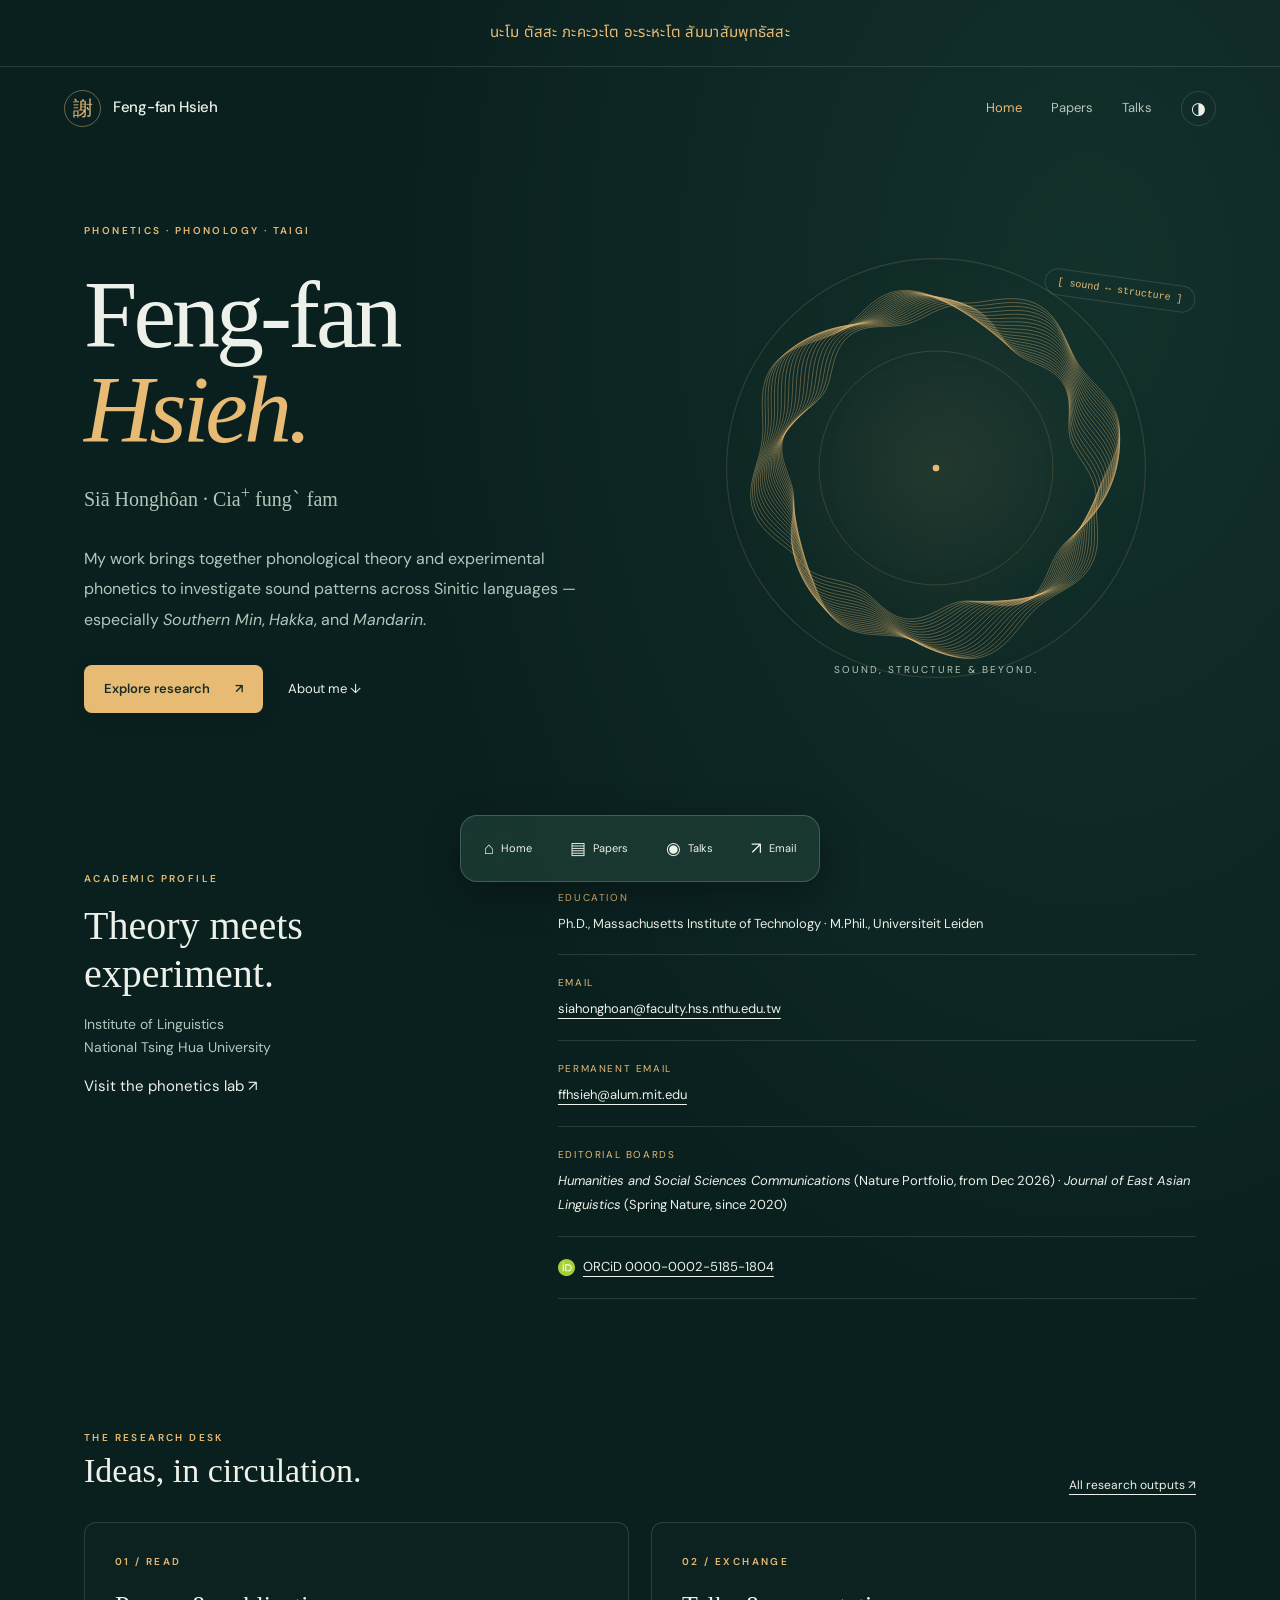
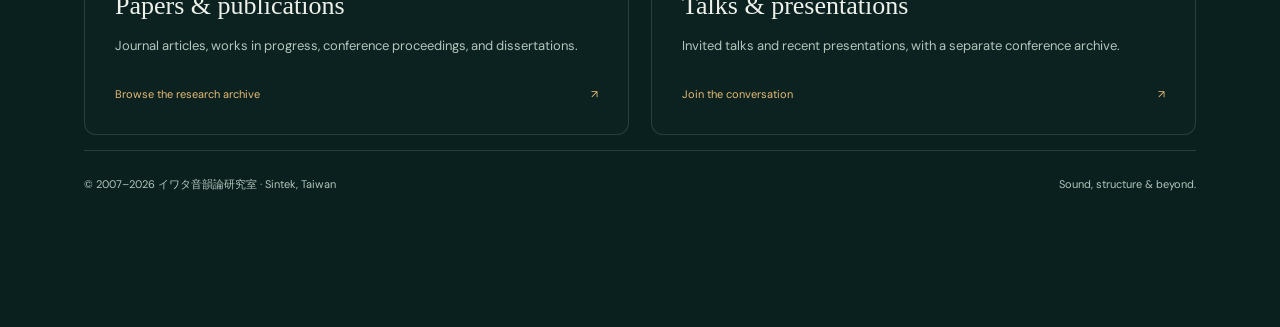
==== commit 28fa3711: "Update index.html" ====
--- a/index.html
+++ b/index.html
@@ -1,4 +1,4 @@
-<!doctype html><html lang="en"><head><meta charset="utf-8"><meta name="viewport" content="width=device-width,initial-scale=1"><title>Feng-fan Hsieh — Sound, structure & beyond</title><meta name="description" content="Feng-fan Hsieh — phonological theory and experimental phonetics, Institute of Linguistics, National Tsing Hua University."><link rel="stylesheet" href="style.css"></head><body><a class="skip" href="#main">Skip to content</a><div class="prayer" lang="th">นะโม ตัสสะ ภะคะวะโต อะระหะโต สัมมาสัมพุทธัสสะ</div><header class="site-header"><a class="brand" href="index.html"><span class="seal">謝</span>Feng-fan Hsieh</a><nav aria-label="Main navigation"><a href="index.html" aria-current="page">Home</a><a href="publications.html">Papers</a><a href="talks.html">Talks</a><button class="theme" aria-label="Switch to light appearance">◑</button></nav></header><main id="main" class="container"><section class="hero"><div><div class="eyebrow">Phonetics · Phonology · Inquiry</div><h1>Feng-fan<br><em>Hsieh.</em></h1><div class="romanization">Siā Honghôan · Cia<sup>+</sup> fungˋ fam</div><p class="intro">My work brings together phonological theory and experimental phonetics to investigate sound patterns across Sinitic languages — especially <em>Southern Min</em>, <em>Hakka</em>, and <em>Mandarin</em>.</p><div class="actions"><a class="button" href="publications.html">Explore research <span>↗</span></a><a class="quiet-link" href="#profile">About me ↓</a></div></div><div class="orb-stage"><span class="orbit-tag">[ sound ↔ structure ]</span><svg class="orb" viewBox="0 0 440 440" fill="none" style="color:var(--accent)" aria-hidden="true"><circle cx="220" cy="220" r="188" stroke="currentColor" opacity=".16"/><path d="M355.00,220.00 L356.41,222.38 L357.75,224.81 L359.00,227.28 L360.14,229.80 L361.16,232.35 L362.02,234.93 L362.71,237.52 L363.22,240.13 L363.54,242.73 L363.66,245.33 L363.58,247.91 L363.28,250.46 L362.78,252.96 L362.08,255.43 L361.19,257.83 L360.12,260.18 L358.87,262.46 L357.48,264.67 L355.95,266.81 L354.31,268.89 L352.58,270.89 L350.77,272.83 L348.91,274.72 L347.02,276.55 L345.12,278.35 L343.24,280.11 L341.38,281.84 L339.56,283.57 L337.80,285.30 L336.11,287.04 L334.50,288.80 L332.96,290.59 L331.52,292.42 L330.16,294.30 L328.88,296.24 L327.68,298.23 L326.55,300.29 L325.47,302.41 L324.45,304.58 L323.46,306.81 L322.48,309.09 L321.51,311.40 L320.53,313.75 L319.52,316.10 L318.46,318.46 L317.34,320.80 L316.15,323.11 L314.87,325.36 L313.49,327.55 L312.01,329.65 L310.41,331.65 L308.70,333.53 L306.87,335.28 L304.91,336.87 L302.84,338.31 L300.66,339.58 L298.37,340.68 L295.98,341.60 L293.51,342.34 L290.96,342.91 L288.35,343.31 L285.69,343.55 L283.00,343.64 L280.28,343.59 L277.55,343.42 L274.83,343.15 L272.13,342.80 L269.45,342.39 L266.81,341.94 L264.21,341.47 L261.67,341.00 L259.17,340.57 L256.74,340.18 L254.37,339.85 L252.05,339.61 L249.79,339.47 L247.57,339.43 L245.40,339.52 L243.27,339.73 L241.17,340.07 L239.09,340.54 L237.02,341.14 L234.96,341.85 L232.89,342.67 L230.81,343.59 L228.71,344.59 L226.58,345.65 L224.43,346.75 L222.23,347.88 L220.00,349.00 L217.73,350.10 L215.42,351.16 L213.07,352.15 L210.70,353.05 L208.29,353.84 L205.86,354.50 L203.42,355.02 L200.97,355.38 L198.53,355.57 L196.09,355.59 L193.68,355.43 L191.29,355.08 L188.93,354.56 L186.62,353.86 L184.36,352.99 L182.16,351.97 L180.01,350.80 L177.92,349.51 L175.89,348.11 L173.92,346.61 L172.00,345.04 L170.13,343.42 L168.31,341.78 L166.52,340.12 L164.76,338.46 L163.01,336.84 L161.27,335.26 L159.52,333.74 L157.76,332.29 L155.96,330.91 L154.13,329.63 L152.24,328.44 L150.30,327.34 L148.28,326.33 L146.20,325.40 L144.03,324.56 L141.79,323.79 L139.47,323.08 L137.07,322.41 L134.60,321.77 L132.07,321.15 L129.48,320.53 L126.86,319.88 L124.21,319.20 L121.54,318.46 L118.88,317.65 L116.24,316.75 L113.65,315.76 L111.12,314.65 L108.66,313.42 L106.31,312.06 L104.07,310.57 L101.97,308.94 L100.01,307.18 L98.21,305.28 L96.59,303.24 L95.14,301.09 L93.87,298.81 L92.79,296.44 L91.89,293.96 L91.17,291.41 L90.63,288.79 L90.24,286.11 L90.01,283.40 L89.92,280.66 L89.94,277.91 L90.06,275.16 L90.27,272.42 L90.53,269.70 L90.83,267.01 L91.15,264.37 L91.46,261.76 L91.75,259.21 L92.00,256.70 L92.19,254.25 L92.31,251.84 L92.34,249.47 L92.28,247.15 L92.12,244.86 L91.86,242.60 L91.49,240.35 L91.02,238.13 L90.45,235.91 L89.81,233.68 L89.09,231.45 L88.31,229.21 L87.50,226.94 L86.66,224.66 L85.82,222.34 L85.00,220.00 L84.22,217.63 L83.51,215.23 L82.87,212.81 L82.34,210.37 L81.94,207.92 L81.67,205.46 L81.56,203.00 L81.61,200.55 L81.84,198.12 L82.25,195.71 L82.84,193.34 L83.62,191.01 L84.58,188.73 L85.71,186.52 L87.01,184.36 L88.46,182.28 L90.04,180.27 L91.75,178.33 L93.56,176.46 L95.45,174.67 L97.40,172.94 L99.39,171.27 L101.40,169.66 L103.40,168.09 L105.38,166.55 L107.31,165.04 L109.18,163.54 L110.98,162.03 L112.68,160.51 L114.28,158.96 L115.78,157.38 L117.16,155.74 L118.42,154.03 L119.57,152.26 L120.62,150.41 L121.55,148.48 L122.40,146.45 L123.16,144.34 L123.86,142.15 L124.50,139.87 L125.11,137.51 L125.70,135.09 L126.29,132.61 L126.90,130.09 L127.54,127.54 L128.24,124.98 L129.00,122.42 L129.85,119.88 L130.79,117.38 L131.85,114.94 L133.01,112.58 L134.30,110.32 L135.72,108.16 L137.27,106.13 L138.94,104.23 L140.74,102.49 L142.65,100.89 L144.68,99.46 L146.81,98.19 L149.04,97.09 L151.34,96.14 L153.72,95.34 L156.15,94.69 L158.63,94.17 L161.13,93.76 L163.66,93.46 L166.19,93.24 L168.72,93.08 L171.24,92.98 L173.74,92.89 L176.21,92.82 L178.65,92.73 L181.05,92.60 L183.42,92.43 L185.75,92.19 L188.06,91.88 L190.33,91.48 L192.58,90.98 L194.81,90.39 L197.02,89.69 L199.24,88.90 L201.45,88.01 L203.67,87.03 L205.91,85.98 L208.18,84.86 L210.47,83.70 L212.79,82.52 L215.16,81.32 L217.56,80.14 L220.00,79.00 L222.48,77.92 L225.00,76.91 L227.55,76.02 L230.12,75.25 L232.72,74.62 L235.33,74.15 L237.94,73.86 L240.55,73.77 L243.15,73.87 L245.71,74.17 L248.24,74.69 L250.73,75.42 L253.16,76.35 L255.53,77.49 L257.83,78.81 L260.06,80.31 L262.20,81.97 L264.26,83.78 L266.24,85.71 L268.13,87.75 L269.95,89.87 L271.70,92.05 L273.37,94.27 L274.99,96.50 L276.55,98.72 L278.08,100.92 L279.58,103.07 L281.06,105.16 L282.55,107.17 L284.04,109.09 L285.55,110.91 L287.09,112.63 L288.68,114.24 L290.32,115.74 L292.02,117.14 L293.79,118.44 L295.62,119.64 L297.53,120.77 L299.50,121.82 L301.54,122.82 L303.64,123.78 L305.80,124.71 L307.99,125.64 L310.22,126.58 L312.46,127.54 L314.70,128.55 L316.94,129.61 L319.14,130.74 L321.29,131.95 L323.37,133.26 L325.38,134.66 L327.29,136.18 L329.08,137.80 L330.76,139.53 L332.29,141.37 L333.68,143.32 L334.92,145.37 L336.01,147.51 L336.94,149.74 L337.72,152.04 L338.35,154.40 L338.84,156.81 L339.20,159.27 L339.44,161.75 L339.58,164.24 L339.64,166.74 L339.63,169.22 L339.57,171.69 L339.49,174.13 L339.40,176.54 L339.34,178.91 L339.30,181.24 L339.33,183.52 L339.42,185.76 L339.61,187.95 L339.90,190.11 L340.30,192.23 L340.82,194.32 L341.46,196.39 L342.24,198.45 L343.13,200.50 L344.15,202.55 L345.28,204.62 L346.50,206.70 L347.82,208.82 L349.20,210.97 L350.63,213.15 L352.09,215.39 L353.55,217.67 L355.00,220.00 Z" stroke="currentColor" stroke-width=".55" opacity=".6"/><path d="M358.97,220.00 L360.34,222.45 L361.61,224.95 L362.76,227.48 L363.77,230.05 L364.63,232.65 L365.31,235.27 L365.80,237.90 L366.10,240.53 L366.19,243.15 L366.07,245.76 L365.74,248.33 L365.20,250.86 L364.47,253.35 L363.54,255.79 L362.43,258.16 L361.15,260.47 L359.72,262.72 L358.17,264.89 L356.50,267.00 L354.74,269.04 L352.91,271.02 L351.04,272.94 L349.14,274.82 L347.23,276.65 L345.34,278.45 L343.49,280.23 L341.68,282.00 L339.93,283.77 L338.25,285.55 L336.65,287.35 L335.14,289.18 L333.71,291.06 L332.38,292.98 L331.12,294.95 L329.95,296.98 L328.84,299.08 L327.79,301.22 L326.79,303.43 L325.81,305.69 L324.86,307.99 L323.91,310.32 L322.94,312.68 L321.93,315.05 L320.88,317.42 L319.77,319.77 L318.58,322.08 L317.30,324.34 L315.92,326.53 L314.43,328.63 L312.83,330.63 L311.10,332.50 L309.26,334.24 L307.29,335.84 L305.21,337.28 L303.01,338.55 L300.70,339.65 L298.30,340.58 L295.82,341.33 L293.25,341.91 L290.63,342.33 L287.96,342.60 L285.25,342.72 L282.52,342.71 L279.79,342.59 L277.06,342.37 L274.35,342.08 L271.67,341.74 L269.03,341.36 L266.44,340.97 L263.89,340.60 L261.41,340.26 L258.98,339.97 L256.61,339.75 L254.30,339.62 L252.05,339.60 L249.84,339.68 L247.68,339.89 L245.56,340.23 L243.46,340.69 L241.39,341.29 L239.32,342.01 L237.26,342.84 L235.20,343.78 L233.12,344.81 L231.02,345.92 L228.89,347.08 L226.72,348.29 L224.52,349.51 L222.28,350.72 L220.00,351.90 L217.68,353.03 L215.32,354.09 L212.92,355.05 L210.50,355.90 L208.05,356.61 L205.58,357.18 L203.11,357.58 L200.63,357.81 L198.16,357.86 L195.71,357.73 L193.29,357.41 L190.90,356.91 L188.55,356.24 L186.24,355.39 L183.99,354.39 L181.79,353.25 L179.65,351.98 L177.56,350.60 L175.53,349.14 L173.56,347.60 L171.63,346.01 L169.74,344.40 L167.89,342.77 L166.05,341.16 L164.24,339.58 L162.43,338.04 L160.61,336.56 L158.77,335.16 L156.90,333.83 L155.00,332.59 L153.04,331.44 L151.02,330.39 L148.94,329.42 L146.79,328.54 L144.56,327.74 L142.26,327.00 L139.88,326.32 L137.44,325.68 L134.92,325.06 L132.35,324.46 L129.73,323.85 L127.07,323.21 L124.39,322.52 L121.71,321.78 L119.04,320.96 L116.39,320.05 L113.80,319.04 L111.26,317.91 L108.82,316.65 L106.48,315.26 L104.25,313.73 L102.17,312.06 L100.23,310.25 L98.45,308.31 L96.85,306.23 L95.42,304.03 L94.18,301.71 L93.12,299.28 L92.24,296.76 L91.54,294.17 L91.01,291.50 L90.64,288.78 L90.41,286.03 L90.32,283.25 L90.34,280.46 L90.45,277.68 L90.64,274.91 L90.88,272.17 L91.16,269.46 L91.44,266.79 L91.72,264.17 L91.97,261.60 L92.17,259.08 L92.31,256.62 L92.37,254.20 L92.34,251.83 L92.22,249.50 L91.99,247.21 L91.66,244.95 L91.23,242.71 L90.70,240.48 L90.07,238.26 L89.36,236.04 L88.58,233.81 L87.75,231.57 L86.87,229.31 L85.98,227.02 L85.10,224.71 L84.23,222.37 L83.41,220.00 L82.66,217.60 L81.99,215.18 L81.43,212.74 L80.99,210.28 L80.70,207.81 L80.56,205.34 L80.59,202.88 L80.80,200.44 L81.18,198.01 L81.76,195.62 L82.51,193.27 L83.44,190.97 L84.55,188.73 L85.82,186.54 L87.23,184.43 L88.79,182.37 L90.45,180.39 L92.22,178.48 L94.06,176.63 L95.95,174.85 L97.88,173.12 L99.82,171.45 L101.76,169.81 L103.66,168.20 L105.51,166.61 L107.30,165.03 L109.01,163.45 L110.62,161.84 L112.13,160.21 L113.53,158.53 L114.82,156.80 L115.99,155.01 L117.05,153.14 L118.00,151.20 L118.85,149.18 L119.61,147.07 L120.30,144.87 L120.92,142.59 L121.49,140.23 L122.03,137.79 L122.56,135.30 L123.09,132.75 L123.65,130.16 L124.26,127.54 L124.92,124.92 L125.66,122.30 L126.48,119.72 L127.41,117.17 L128.46,114.69 L129.63,112.30 L130.92,110.00 L132.35,107.81 L133.91,105.75 L135.60,103.83 L137.42,102.06 L139.36,100.45 L141.42,98.99 L143.58,97.70 L145.84,96.57 L148.18,95.60 L150.59,94.78 L153.06,94.10 L155.57,93.55 L158.12,93.12 L160.68,92.78 L163.25,92.53 L165.81,92.33 L168.36,92.18 L170.89,92.06 L173.39,91.93 L175.86,91.79 L178.29,91.62 L180.68,91.40 L183.04,91.11 L185.37,90.74 L187.66,90.29 L189.93,89.74 L192.18,89.09 L194.41,88.35 L196.64,87.51 L198.87,86.58 L201.11,85.56 L203.36,84.48 L205.64,83.33 L207.94,82.15 L210.28,80.95 L212.65,79.74 L215.06,78.56 L217.51,77.41 L220.00,76.34 L222.52,75.35 L225.08,74.47 L227.67,73.72 L230.27,73.12 L232.89,72.68 L235.51,72.43 L238.13,72.37 L240.73,72.51 L243.31,72.86 L245.85,73.41 L248.34,74.18 L250.79,75.15 L253.17,76.32 L255.49,77.67 L257.73,79.20 L259.89,80.89 L261.97,82.71 L263.98,84.66 L265.90,86.70 L267.75,88.82 L269.52,90.99 L271.24,93.19 L272.89,95.39 L274.50,97.59 L276.07,99.75 L277.62,101.86 L279.16,103.90 L280.69,105.85 L282.24,107.71 L283.81,109.47 L285.42,111.12 L287.07,112.67 L288.77,114.10 L290.54,115.42 L292.37,116.64 L294.27,117.78 L296.24,118.83 L298.28,119.81 L300.38,120.74 L302.54,121.63 L304.76,122.50 L307.01,123.36 L309.29,124.24 L311.59,125.15 L313.89,126.11 L316.17,127.13 L318.42,128.22 L320.62,129.40 L322.76,130.67 L324.81,132.06 L326.76,133.55 L328.60,135.15 L330.32,136.87 L331.90,138.70 L333.34,140.64 L334.63,142.68 L335.76,144.82 L336.75,147.05 L337.58,149.35 L338.27,151.72 L338.83,154.13 L339.25,156.59 L339.57,159.08 L339.79,161.58 L339.93,164.08 L340.00,166.57 L340.04,169.05 L340.06,171.49 L340.07,173.91 L340.11,176.28 L340.18,178.62 L340.32,180.91 L340.53,183.15 L340.82,185.35 L341.23,187.52 L341.74,189.65 L342.37,191.75 L343.13,193.83 L344.01,195.89 L345.01,197.96 L346.13,200.02 L347.35,202.10 L348.66,204.20 L350.06,206.33 L351.52,208.49 L353.01,210.70 L354.53,212.95 L356.05,215.25 L357.53,217.60 L358.97,220.00 Z" stroke="currentColor" stroke-width=".55" opacity=".6"/><path d="M362.85,220.00 L364.13,222.52 L365.29,225.07 L366.29,227.67 L367.13,230.29 L367.79,232.93 L368.26,235.58 L368.53,238.24 L368.59,240.88 L368.43,243.51 L368.07,246.11 L367.49,248.67 L366.71,251.18 L365.74,253.65 L364.59,256.05 L363.28,258.39 L361.82,260.67 L360.23,262.87 L358.54,265.01 L356.75,267.09 L354.91,269.10 L353.02,271.06 L351.11,272.97 L349.20,274.84 L347.32,276.68 L345.46,278.50 L343.66,280.31 L341.93,282.13 L340.27,283.95 L338.69,285.79 L337.20,287.67 L335.80,289.58 L334.49,291.54 L333.26,293.55 L332.12,295.62 L331.04,297.75 L330.01,299.93 L329.04,302.16 L328.09,304.45 L327.16,306.77 L326.22,309.13 L325.27,311.51 L324.28,313.90 L323.24,316.28 L322.14,318.64 L320.96,320.96 L319.68,323.22 L318.30,325.41 L316.81,327.52 L315.20,329.51 L313.47,331.39 L311.61,333.13 L309.64,334.73 L307.54,336.17 L305.33,337.45 L303.02,338.56 L300.60,339.50 L298.11,340.27 L295.53,340.88 L292.90,341.33 L290.22,341.62 L287.51,341.78 L284.77,341.82 L282.04,341.75 L279.31,341.60 L276.60,341.38 L273.92,341.11 L271.28,340.82 L268.69,340.52 L266.16,340.24 L263.68,340.00 L261.26,339.82 L258.90,339.72 L256.60,339.71 L254.35,339.80 L252.16,340.01 L250.01,340.35 L247.89,340.81 L245.80,341.40 L243.74,342.12 L241.68,342.96 L239.63,343.92 L237.56,344.98 L235.49,346.12 L233.38,347.34 L231.25,348.61 L229.08,349.91 L226.88,351.23 L224.63,352.52 L222.34,353.79 L220.00,354.99 L217.62,356.12 L215.21,357.14 L212.77,358.04 L210.29,358.80 L207.80,359.41 L205.30,359.85 L202.80,360.11 L200.30,360.19 L197.81,360.08 L195.35,359.79 L192.92,359.31 L190.53,358.66 L188.18,357.83 L185.88,356.85 L183.63,355.73 L181.44,354.48 L179.30,353.13 L177.21,351.69 L175.18,350.18 L173.19,348.62 L171.24,347.04 L169.32,345.45 L167.42,343.87 L165.54,342.32 L163.66,340.83 L161.77,339.39 L159.86,338.02 L157.93,336.74 L155.95,335.55 L153.93,334.44 L151.85,333.42 L149.70,332.50 L147.49,331.65 L145.21,330.88 L142.85,330.18 L140.43,329.52 L137.93,328.91 L135.38,328.31 L132.77,327.72 L130.12,327.12 L127.44,326.48 L124.74,325.80 L122.04,325.05 L119.36,324.22 L116.71,323.29 L114.11,322.26 L111.59,321.10 L109.15,319.81 L106.82,318.39 L104.61,316.82 L102.55,315.11 L100.63,313.26 L98.88,311.27 L97.30,309.15 L95.89,306.90 L94.67,304.53 L93.63,302.06 L92.77,299.50 L92.09,296.86 L91.57,294.15 L91.20,291.39 L90.98,288.60 L90.88,285.79 L90.89,282.97 L90.99,280.16 L91.16,277.36 L91.38,274.60 L91.62,271.87 L91.87,269.19 L92.10,266.55 L92.30,263.97 L92.45,261.44 L92.53,258.97 L92.53,256.55 L92.44,254.18 L92.25,251.85 L91.95,249.56 L91.55,247.30 L91.05,245.07 L90.44,242.84 L89.75,240.63 L88.97,238.42 L88.12,236.19 L87.22,233.96 L86.29,231.70 L85.34,229.42 L84.40,227.11 L83.48,224.77 L82.62,222.40 L81.82,220.00 L81.11,217.58 L80.51,215.13 L80.04,212.67 L79.72,210.19 L79.55,207.71 L79.55,205.24 L79.73,202.78 L80.09,200.34 L80.64,197.93 L81.36,195.55 L82.27,193.23 L83.34,190.95 L84.57,188.73 L85.95,186.58 L87.46,184.49 L89.08,182.46 L90.80,180.50 L92.58,178.60 L94.42,176.76 L96.28,174.97 L98.15,173.23 L100.01,171.52 L101.84,169.84 L103.61,168.18 L105.31,166.52 L106.93,164.85 L108.45,163.16 L109.87,161.44 L111.18,159.68 L112.37,157.86 L113.45,155.98 L114.42,154.02 L115.28,151.99 L116.04,149.88 L116.72,147.68 L117.32,145.40 L117.87,143.04 L118.37,140.60 L118.85,138.09 L119.32,135.52 L119.80,132.90 L120.32,130.25 L120.89,127.57 L121.52,124.90 L122.23,122.23 L123.05,119.60 L123.97,117.02 L125.01,114.50 L126.18,112.07 L127.48,109.74 L128.92,107.53 L130.50,105.45 L132.22,103.51 L134.06,101.72 L136.03,100.08 L138.12,98.61 L140.32,97.31 L142.62,96.16 L144.99,95.17 L147.44,94.33 L149.95,93.63 L152.50,93.05 L155.08,92.59 L157.68,92.23 L160.28,91.94 L162.88,91.71 L165.46,91.52 L168.02,91.35 L170.55,91.19 L173.05,91.00 L175.51,90.78 L177.92,90.51 L180.31,90.17 L182.65,89.75 L184.96,89.25 L187.25,88.65 L189.51,87.95 L191.76,87.16 L194.01,86.28 L196.25,85.31 L198.50,84.26 L200.77,83.14 L203.05,81.97 L205.37,80.77 L207.71,79.55 L210.09,78.33 L212.51,77.14 L214.97,76.00 L217.47,74.93 L220.00,73.96 L222.56,73.09 L225.16,72.37 L227.77,71.79 L230.39,71.39 L233.02,71.16 L235.65,71.14 L238.26,71.31 L240.84,71.69 L243.40,72.29 L245.90,73.09 L248.36,74.09 L250.76,75.28 L253.09,76.66 L255.35,78.21 L257.54,79.91 L259.64,81.75 L261.67,83.69 L263.63,85.73 L265.51,87.84 L267.32,89.99 L269.07,92.17 L270.77,94.34 L272.42,96.50 L274.04,98.62 L275.64,100.67 L277.23,102.65 L278.83,104.55 L280.43,106.34 L282.07,108.03 L283.74,109.61 L285.45,111.07 L287.22,112.42 L289.05,113.67 L290.95,114.81 L292.92,115.86 L294.95,116.83 L297.06,117.74 L299.23,118.59 L301.45,119.41 L303.73,120.22 L306.04,121.02 L308.39,121.84 L310.74,122.69 L313.09,123.60 L315.43,124.57 L317.73,125.62 L319.98,126.77 L322.16,128.01 L324.26,129.37 L326.26,130.83 L328.15,132.42 L329.91,134.12 L331.54,135.95 L333.03,137.88 L334.37,139.92 L335.56,142.05 L336.60,144.28 L337.49,146.58 L338.24,148.95 L338.86,151.38 L339.36,153.84 L339.75,156.33 L340.04,158.83 L340.26,161.34 L340.43,163.84 L340.56,166.32 L340.67,168.78 L340.78,171.20 L340.92,173.58 L341.10,175.92 L341.34,178.22 L341.66,180.47 L342.07,182.68 L342.58,184.85 L343.21,186.99 L343.95,189.10 L344.81,191.19 L345.79,193.26 L346.89,195.33 L348.10,197.41 L349.41,199.50 L350.81,201.62 L352.28,203.76 L353.80,205.94 L355.36,208.16 L356.92,210.43 L358.48,212.74 L360.01,215.11 L361.47,217.53 L362.85,220.00 Z" stroke="currentColor" stroke-width=".55" opacity=".6"/><path d="M366.55,220.00 L367.70,222.58 L368.69,225.19 L369.51,227.84 L370.15,230.50 L370.59,233.17 L370.82,235.85 L370.84,238.52 L370.65,241.17 L370.24,243.80 L369.62,246.38 L368.80,248.92 L367.79,251.41 L366.61,253.85 L365.26,256.22 L363.76,258.52 L362.14,260.76 L360.42,262.93 L358.62,265.04 L356.76,267.09 L354.86,269.08 L352.95,271.03 L351.04,272.94 L349.15,274.82 L347.31,276.68 L345.52,278.53 L343.80,280.38 L342.17,282.25 L340.61,284.13 L339.15,286.05 L337.78,288.00 L336.50,290.00 L335.31,292.05 L334.19,294.16 L333.14,296.32 L332.15,298.53 L331.21,300.80 L330.29,303.11 L329.38,305.46 L328.47,307.84 L327.54,310.24 L326.57,312.64 L325.55,315.04 L324.46,317.41 L323.28,319.74 L322.01,322.01 L320.64,324.21 L319.15,326.32 L317.54,328.33 L315.80,330.21 L313.95,331.96 L311.96,333.57 L309.86,335.02 L307.64,336.31 L305.32,337.43 L302.90,338.39 L300.39,339.19 L297.81,339.82 L295.17,340.31 L292.49,340.64 L289.77,340.85 L287.04,340.94 L284.30,340.94 L281.58,340.85 L278.87,340.70 L276.20,340.52 L273.57,340.31 L270.99,340.11 L268.46,339.94 L265.99,339.81 L263.58,339.74 L261.24,339.76 L258.95,339.87 L256.71,340.09 L254.53,340.43 L252.39,340.89 L250.29,341.48 L248.21,342.20 L246.15,343.05 L244.11,344.02 L242.06,345.09 L240.00,346.27 L237.92,347.53 L235.82,348.86 L233.69,350.23 L231.52,351.63 L229.30,353.03 L227.04,354.41 L224.74,355.75 L222.39,357.02 L220.00,358.21 L217.57,359.29 L215.10,360.24 L212.61,361.04 L210.09,361.69 L207.56,362.16 L205.03,362.45 L202.50,362.56 L199.98,362.47 L197.48,362.20 L195.01,361.74 L192.57,361.10 L190.18,360.29 L187.83,359.33 L185.54,358.23 L183.29,357.00 L181.10,355.66 L178.96,354.24 L176.87,352.75 L174.82,351.22 L172.80,349.67 L170.82,348.11 L168.86,346.57 L166.92,345.06 L164.97,343.60 L163.02,342.20 L161.05,340.87 L159.05,339.63 L157.01,338.47 L154.92,337.40 L152.78,336.43 L150.58,335.54 L148.31,334.73 L145.97,333.99 L143.57,333.31 L141.10,332.68 L138.56,332.09 L135.97,331.51 L133.33,330.93 L130.66,330.33 L127.95,329.70 L125.24,329.01 L122.53,328.25 L119.84,327.41 L117.19,326.46 L114.60,325.40 L112.08,324.22 L109.66,322.90 L107.34,321.44 L105.15,319.83 L103.11,318.09 L101.21,316.19 L99.48,314.16 L97.92,311.99 L96.54,309.70 L95.34,307.29 L94.32,304.77 L93.47,302.17 L92.80,299.48 L92.29,296.74 L91.93,293.94 L91.70,291.12 L91.59,288.27 L91.59,285.43 L91.67,282.59 L91.81,279.77 L92.00,276.99 L92.20,274.25 L92.41,271.55 L92.59,268.91 L92.73,266.32 L92.82,263.79 L92.84,261.32 L92.77,258.90 L92.61,256.53 L92.35,254.20 L91.98,251.92 L91.50,249.67 L90.92,247.44 L90.24,245.22 L89.46,243.02 L88.61,240.81 L87.70,238.59 L86.73,236.36 L85.73,234.11 L84.72,231.84 L83.72,229.53 L82.74,227.19 L81.82,224.83 L80.98,222.43 L80.22,220.00 L79.59,217.55 L79.08,215.08 L78.72,212.60 L78.51,210.11 L78.48,207.62 L78.63,205.14 L78.96,202.68 L79.47,200.25 L80.16,197.85 L81.03,195.50 L82.07,193.19 L83.26,190.94 L84.60,188.74 L86.06,186.61 L87.63,184.53 L89.29,182.52 L91.02,180.57 L92.79,178.67 L94.59,176.82 L96.38,175.01 L98.16,173.23 L99.91,171.48 L101.59,169.74 L103.21,168.00 L104.74,166.25 L106.17,164.48 L107.49,162.68 L108.71,160.83 L109.81,158.92 L110.80,156.95 L111.67,154.91 L112.45,152.79 L113.12,150.59 L113.72,148.31 L114.25,145.95 L114.72,143.51 L115.16,141.00 L115.58,138.42 L116.00,135.78 L116.43,133.10 L116.91,130.39 L117.44,127.66 L118.05,124.93 L118.75,122.22 L119.55,119.55 L120.47,116.93 L121.51,114.38 L122.69,111.93 L124.01,109.57 L125.47,107.34 L127.07,105.24 L128.81,103.28 L130.69,101.48 L132.69,99.83 L134.82,98.35 L137.05,97.02 L139.38,95.86 L141.80,94.86 L144.29,94.00 L146.84,93.28 L149.43,92.68 L152.05,92.20 L154.68,91.81 L157.32,91.49 L159.95,91.23 L162.57,91.00 L165.16,90.80 L167.71,90.59 L170.23,90.36 L172.72,90.09 L175.16,89.77 L177.56,89.38 L179.92,88.92 L182.25,88.36 L184.56,87.72 L186.83,86.98 L189.10,86.14 L191.35,85.22 L193.60,84.21 L195.86,83.12 L198.14,81.97 L200.43,80.78 L202.76,79.56 L205.11,78.32 L207.50,77.10 L209.92,75.90 L212.39,74.76 L214.89,73.70 L217.43,72.73 L220.00,71.88 L222.60,71.18 L225.22,70.63 L227.85,70.25 L230.49,70.05 L233.12,70.05 L235.74,70.26 L238.33,70.67 L240.90,71.30 L243.42,72.12 L245.89,73.15 L248.31,74.37 L250.66,75.76 L252.94,77.32 L255.15,79.03 L257.28,80.87 L259.34,82.81 L261.32,84.83 L263.24,86.92 L265.09,89.05 L266.88,91.19 L268.62,93.33 L270.33,95.44 L272.00,97.50 L273.65,99.50 L275.30,101.41 L276.95,103.24 L278.62,104.96 L280.31,106.56 L282.05,108.06 L283.83,109.44 L285.67,110.71 L287.57,111.87 L289.54,112.92 L291.57,113.89 L293.68,114.78 L295.85,115.60 L298.08,116.38 L300.38,117.12 L302.72,117.85 L305.09,118.59 L307.49,119.35 L309.91,120.15 L312.32,121.00 L314.71,121.93 L317.06,122.94 L319.36,124.05 L321.60,125.26 L323.74,126.59 L325.79,128.04 L327.73,129.61 L329.54,131.30 L331.22,133.11 L332.75,135.03 L334.14,137.07 L335.39,139.21 L336.48,141.43 L337.43,143.74 L338.25,146.11 L338.93,148.54 L339.50,151.01 L339.96,153.51 L340.33,156.02 L340.64,158.53 L340.89,161.04 L341.11,163.53 L341.31,165.99 L341.52,168.42 L341.76,170.81 L342.04,173.15 L342.39,175.45 L342.81,177.71 L343.33,179.93 L343.95,182.11 L344.67,184.25 L345.52,186.37 L346.48,188.47 L347.56,190.55 L348.75,192.63 L350.05,194.72 L351.44,196.82 L352.91,198.95 L354.45,201.10 L356.03,203.30 L357.64,205.53 L359.25,207.82 L360.84,210.15 L362.39,212.54 L363.88,214.98 L365.27,217.46 L366.55,220.00 Z" stroke="currentColor" stroke-width=".55" opacity=".6"/><path d="M369.98,220.00 L370.95,222.63 L371.75,225.30 L372.36,227.98 L372.77,230.68 L372.96,233.38 L372.94,236.07 L372.71,238.75 L372.25,241.40 L371.59,244.01 L370.73,246.58 L369.68,249.09 L368.45,251.55 L367.07,253.95 L365.54,256.29 L363.89,258.56 L362.15,260.76 L360.33,262.90 L358.45,264.99 L356.55,267.02 L354.63,269.00 L352.73,270.95 L350.85,272.87 L349.02,274.77 L347.25,276.66 L345.56,278.55 L343.95,280.45 L342.42,282.38 L340.99,284.33 L339.66,286.33 L338.42,288.37 L337.26,290.46 L336.18,292.60 L335.17,294.79 L334.21,297.04 L333.30,299.34 L332.42,301.68 L331.54,304.05 L330.66,306.46 L329.76,308.88 L328.81,311.30 L327.81,313.72 L326.73,316.10 L325.57,318.45 L324.31,320.73 L322.95,322.95 L321.46,325.07 L319.85,327.08 L318.12,328.97 L316.26,330.74 L314.28,332.36 L312.17,333.82 L309.95,335.13 L307.62,336.28 L305.20,337.27 L302.69,338.09 L300.11,338.76 L297.47,339.29 L294.78,339.67 L292.06,339.94 L289.33,340.09 L286.60,340.15 L283.88,340.14 L281.18,340.07 L278.52,339.98 L275.90,339.87 L273.33,339.77 L270.81,339.70 L268.36,339.69 L265.96,339.74 L263.63,339.88 L261.36,340.11 L259.14,340.46 L256.97,340.93 L254.85,341.52 L252.75,342.24 L250.69,343.09 L248.64,344.07 L246.60,345.16 L244.56,346.36 L242.51,347.65 L240.44,349.02 L238.33,350.46 L236.20,351.93 L234.02,353.42 L231.80,354.91 L229.54,356.37 L227.22,357.78 L224.86,359.12 L222.45,360.37 L220.00,361.49 L217.51,362.49 L214.99,363.33 L212.45,364.01 L209.89,364.51 L207.33,364.83 L204.76,364.96 L202.21,364.89 L199.67,364.63 L197.16,364.18 L194.69,363.56 L192.25,362.76 L189.86,361.81 L187.51,360.72 L185.22,359.50 L182.97,358.18 L180.78,356.78 L178.63,355.31 L176.52,353.81 L174.45,352.28 L172.41,350.75 L170.39,349.23 L168.38,347.76 L166.38,346.33 L164.36,344.97 L162.33,343.68 L160.27,342.47 L158.17,341.35 L156.02,340.32 L153.83,339.38 L151.57,338.52 L149.25,337.74 L146.87,337.04 L144.42,336.38 L141.91,335.78 L139.34,335.20 L136.71,334.63 L134.05,334.06 L131.35,333.47 L128.63,332.84 L125.90,332.14 L123.18,331.37 L120.49,330.51 L117.84,329.55 L115.26,328.46 L112.75,327.25 L110.34,325.90 L108.04,324.40 L105.87,322.76 L103.84,320.97 L101.97,319.04 L100.26,316.96 L98.72,314.75 L97.36,312.42 L96.18,309.96 L95.17,307.41 L94.34,304.76 L93.67,302.04 L93.16,299.26 L92.80,296.43 L92.56,293.58 L92.44,290.71 L92.42,287.83 L92.48,284.98 L92.59,282.14 L92.73,279.35 L92.89,276.59 L93.05,273.89 L93.17,271.24 L93.26,268.65 L93.28,266.12 L93.22,263.65 L93.08,261.24 L92.84,258.88 L92.50,256.56 L92.05,254.28 L91.49,252.04 L90.82,249.82 L90.06,247.62 L89.21,245.42 L88.28,243.23 L87.28,241.02 L86.24,238.80 L85.17,236.56 L84.09,234.28 L83.02,231.98 L81.99,229.65 L81.02,227.28 L80.12,224.88 L79.31,222.46 L78.63,220.00 L78.08,217.52 L77.68,215.03 L77.44,212.53 L77.37,210.03 L77.48,207.53 L77.77,205.05 L78.24,202.59 L78.90,200.17 L79.73,197.78 L80.73,195.44 L81.88,193.15 L83.17,190.92 L84.58,188.74 L86.09,186.61 L87.70,184.55 L89.36,182.54 L91.07,180.58 L92.79,178.67 L94.51,176.79 L96.22,174.95 L97.88,173.12 L99.48,171.31 L101.00,169.49 L102.44,167.66 L103.78,165.81 L105.01,163.92 L106.13,161.98 L107.14,159.99 L108.04,157.94 L108.83,155.81 L109.51,153.61 L110.11,151.33 L110.63,148.97 L111.08,146.53 L111.49,144.02 L111.86,141.43 L112.23,138.79 L112.60,136.09 L113.00,133.35 L113.44,130.58 L113.94,127.81 L114.53,125.04 L115.22,122.29 L116.01,119.58 L116.93,116.93 L117.98,114.36 L119.17,111.87 L120.51,109.50 L121.99,107.25 L123.62,105.14 L125.39,103.17 L127.30,101.35 L129.34,99.69 L131.51,98.20 L133.78,96.87 L136.16,95.70 L138.62,94.68 L141.15,93.81 L143.73,93.07 L146.36,92.46 L149.02,91.95 L151.69,91.53 L154.37,91.18 L157.03,90.89 L159.68,90.63 L162.29,90.39 L164.88,90.14 L167.42,89.87 L169.93,89.56 L172.39,89.19 L174.81,88.76 L177.19,88.24 L179.53,87.64 L181.85,86.95 L184.14,86.17 L186.41,85.29 L188.68,84.32 L190.94,83.28 L193.21,82.16 L195.49,80.98 L197.79,79.76 L200.12,78.51 L202.47,77.26 L204.87,76.03 L207.30,74.83 L209.77,73.69 L212.28,72.63 L214.82,71.67 L217.40,70.84 L220.00,70.14 L222.63,69.61 L225.26,69.26 L227.91,69.09 L230.55,69.11 L233.18,69.34 L235.79,69.78 L238.37,70.43 L240.90,71.28 L243.39,72.32 L245.82,73.55 L248.19,74.96 L250.50,76.52 L252.73,78.23 L254.89,80.06 L256.98,81.99 L259.00,83.99 L260.95,86.05 L262.84,88.14 L264.68,90.24 L266.47,92.33 L268.22,94.38 L269.94,96.38 L271.65,98.31 L273.36,100.15 L275.07,101.90 L276.80,103.54 L278.56,105.06 L280.37,106.47 L282.22,107.76 L284.12,108.93 L286.10,110.00 L288.13,110.97 L290.24,111.84 L292.41,112.64 L294.65,113.38 L296.96,114.08 L299.31,114.75 L301.72,115.41 L304.16,116.07 L306.62,116.77 L309.09,117.51 L311.56,118.31 L314.00,119.19 L316.41,120.16 L318.77,121.23 L321.05,122.42 L323.25,123.72 L325.34,125.15 L327.33,126.70 L329.19,128.38 L330.91,130.18 L332.50,132.10 L333.94,134.14 L335.24,136.27 L336.39,138.50 L337.40,140.81 L338.28,143.19 L339.03,145.62 L339.66,148.10 L340.20,150.60 L340.65,153.12 L341.03,155.65 L341.37,158.16 L341.67,160.66 L341.97,163.13 L342.27,165.56 L342.61,167.96 L342.99,170.31 L343.44,172.62 L343.96,174.88 L344.58,177.10 L345.30,179.29 L346.12,181.44 L347.07,183.56 L348.12,185.67 L349.29,187.76 L350.57,189.86 L351.94,191.95 L353.41,194.07 L354.95,196.20 L356.55,198.37 L358.18,200.58 L359.83,202.83 L361.48,205.13 L363.10,207.48 L364.67,209.88 L366.17,212.34 L367.57,214.85 L368.84,217.40 L369.98,220.00 Z" stroke="currentColor" stroke-width=".55" opacity=".6"/><path d="M373.07,220.00 L373.84,222.69 L374.41,225.39 L374.78,228.11 L374.93,230.83 L374.87,233.55 L374.59,236.25 L374.09,238.92 L373.39,241.56 L372.49,244.15 L371.39,246.69 L370.13,249.18 L368.71,251.61 L367.15,253.97 L365.48,256.27 L363.72,258.51 L361.88,260.68 L360.00,262.80 L358.09,264.87 L356.17,266.89 L354.28,268.87 L352.41,270.83 L350.60,272.77 L348.86,274.70 L347.19,276.63 L345.61,278.57 L344.13,280.54 L342.74,282.54 L341.44,284.57 L340.24,286.65 L339.12,288.78 L338.09,290.95 L337.12,293.18 L336.21,295.47 L335.34,297.79 L334.49,300.17 L333.65,302.57 L332.80,305.00 L331.93,307.45 L331.01,309.89 L330.03,312.33 L328.98,314.73 L327.84,317.10 L326.59,319.40 L325.24,321.62 L323.76,323.76 L322.16,325.79 L320.43,327.70 L318.58,329.48 L316.59,331.12 L314.49,332.61 L312.27,333.94 L309.94,335.12 L307.51,336.13 L305.00,337.00 L302.42,337.71 L299.78,338.28 L297.10,338.72 L294.39,339.05 L291.66,339.27 L288.94,339.40 L286.22,339.47 L283.54,339.50 L280.88,339.49 L278.28,339.48 L275.72,339.49 L273.22,339.54 L270.78,339.64 L268.41,339.81 L266.09,340.07 L263.84,340.44 L261.63,340.92 L259.48,341.51 L257.37,342.24 L255.30,343.09 L253.24,344.07 L251.21,345.17 L249.18,346.39 L247.14,347.71 L245.10,349.11 L243.03,350.59 L240.93,352.13 L238.79,353.70 L236.61,355.28 L234.38,356.85 L232.11,358.39 L229.78,359.87 L227.40,361.27 L224.98,362.56 L222.51,363.74 L220.00,364.77 L217.46,365.65 L214.89,366.36 L212.30,366.88 L209.71,367.22 L207.11,367.36 L204.52,367.30 L201.94,367.06 L199.39,366.62 L196.88,366.00 L194.40,365.21 L191.96,364.27 L189.56,363.19 L187.22,361.98 L184.93,360.68 L182.68,359.29 L180.48,357.84 L178.31,356.35 L176.19,354.84 L174.09,353.34 L172.01,351.85 L169.94,350.40 L167.88,349.01 L165.80,347.68 L163.71,346.42 L161.59,345.25 L159.44,344.17 L157.24,343.17 L154.99,342.26 L152.69,341.44 L150.32,340.69 L147.89,340.01 L145.40,339.38 L142.86,338.79 L140.25,338.23 L137.60,337.68 L134.91,337.11 L132.19,336.52 L129.46,335.89 L126.72,335.19 L124.00,334.41 L121.31,333.53 L118.67,332.54 L116.09,331.43 L113.59,330.19 L111.19,328.81 L108.91,327.28 L106.76,325.60 L104.75,323.77 L102.89,321.80 L101.20,319.68 L99.68,317.43 L98.34,315.05 L97.17,312.56 L96.17,309.97 L95.35,307.28 L94.68,304.53 L94.17,301.71 L93.80,298.86 L93.56,295.98 L93.42,293.08 L93.37,290.19 L93.39,287.32 L93.46,284.47 L93.56,281.67 L93.67,278.91 L93.77,276.20 L93.83,273.55 L93.85,270.97 L93.80,268.45 L93.66,265.98 L93.44,263.58 L93.12,261.23 L92.69,258.92 L92.15,256.66 L91.50,254.43 L90.75,252.23 L89.90,250.04 L88.96,247.85 L87.94,245.67 L86.86,243.48 L85.74,241.26 L84.60,239.03 L83.45,236.77 L82.31,234.47 L81.21,232.14 L80.18,229.78 L79.22,227.38 L78.37,224.95 L77.63,222.49 L77.03,220.00 L76.59,217.50 L76.30,214.98 L76.19,212.46 L76.26,209.95 L76.52,207.45 L76.95,204.97 L77.57,202.51 L78.36,200.09 L79.31,197.72 L80.41,195.39 L81.65,193.11 L83.01,190.88 L84.47,188.71 L86.01,186.59 L87.61,184.53 L89.25,182.51 L90.90,180.53 L92.55,178.59 L94.17,176.67 L95.74,174.77 L97.26,172.88 L98.70,170.99 L100.04,169.08 L101.29,167.15 L102.43,165.18 L103.46,163.16 L104.38,161.09 L105.19,158.95 L105.89,156.75 L106.49,154.47 L107.01,152.11 L107.45,149.67 L107.84,147.16 L108.18,144.58 L108.50,141.93 L108.81,139.22 L109.14,136.46 L109.50,133.67 L109.92,130.86 L110.40,128.04 L110.97,125.23 L111.65,122.44 L112.45,119.70 L113.37,117.03 L114.43,114.43 L115.64,111.93 L117.00,109.55 L118.51,107.28 L120.17,105.16 L121.98,103.18 L123.92,101.36 L126.01,99.69 L128.21,98.19 L130.53,96.85 L132.95,95.67 L135.45,94.65 L138.02,93.76 L140.65,93.01 L143.32,92.38 L146.01,91.85 L148.72,91.41 L151.43,91.04 L154.13,90.72 L156.80,90.43 L159.45,90.15 L162.06,89.86 L164.63,89.55 L167.15,89.19 L169.63,88.78 L172.06,88.30 L174.46,87.74 L176.82,87.09 L179.14,86.35 L181.44,85.52 L183.72,84.60 L185.99,83.60 L188.26,82.51 L190.53,81.36 L192.82,80.15 L195.12,78.90 L197.45,77.64 L199.81,76.37 L202.21,75.12 L204.65,73.91 L207.12,72.77 L209.63,71.71 L212.18,70.76 L214.76,69.94 L217.37,69.26 L220.00,68.74 L222.65,68.40 L225.30,68.25 L227.95,68.30 L230.59,68.55 L233.21,69.01 L235.80,69.67 L238.35,70.53 L240.86,71.58 L243.31,72.82 L245.70,74.23 L248.03,75.79 L250.29,77.49 L252.48,79.30 L254.61,81.20 L256.66,83.18 L258.65,85.20 L260.59,87.25 L262.47,89.30 L264.30,91.33 L266.11,93.32 L267.89,95.25 L269.65,97.10 L271.42,98.86 L273.20,100.52 L274.99,102.07 L276.82,103.50 L278.69,104.81 L280.61,106.01 L282.59,107.09 L284.63,108.06 L286.74,108.93 L288.92,109.71 L291.16,110.42 L293.47,111.08 L295.84,111.69 L298.27,112.28 L300.73,112.86 L303.24,113.46 L305.76,114.09 L308.29,114.78 L310.82,115.53 L313.32,116.36 L315.78,117.29 L318.18,118.33 L320.52,119.48 L322.77,120.76 L324.91,122.17 L326.94,123.71 L328.85,125.38 L330.63,127.17 L332.27,129.09 L333.76,131.12 L335.11,133.26 L336.31,135.49 L337.38,137.81 L338.32,140.19 L339.13,142.63 L339.84,145.12 L340.44,147.63 L340.97,150.16 L341.43,152.69 L341.85,155.21 L342.24,157.72 L342.62,160.19 L343.02,162.63 L343.45,165.04 L343.93,167.40 L344.47,169.71 L345.09,171.98 L345.80,174.21 L346.62,176.40 L347.54,178.56 L348.57,180.69 L349.71,182.80 L350.97,184.91 L352.32,187.01 L353.77,189.12 L355.31,191.24 L356.91,193.39 L358.55,195.57 L360.24,197.79 L361.93,200.05 L363.60,202.37 L365.25,204.73 L366.83,207.15 L368.33,209.63 L369.73,212.15 L370.99,214.73 L372.11,217.34 L373.07,220.00 Z" stroke="currentColor" stroke-width=".55" opacity=".6"/><path d="M375.75,220.00 L376.29,222.73 L376.62,225.47 L376.73,228.21 L376.62,230.95 L376.30,233.67 L375.76,236.37 L375.01,239.03 L374.06,241.65 L372.93,244.22 L371.63,246.74 L370.18,249.19 L368.59,251.58 L366.90,253.91 L365.12,256.18 L363.28,258.39 L361.39,260.54 L359.48,262.64 L357.57,264.70 L355.69,266.72 L353.85,268.72 L352.06,270.69 L350.35,272.66 L348.72,274.64 L347.18,276.62 L345.73,278.63 L344.38,280.67 L343.14,282.74 L341.98,284.86 L340.91,287.02 L339.93,289.24 L339.01,291.51 L338.14,293.82 L337.32,296.19 L336.51,298.59 L335.72,301.03 L334.91,303.49 L334.07,305.96 L333.18,308.43 L332.23,310.88 L331.21,313.31 L330.08,315.69 L328.86,318.02 L327.52,320.26 L326.06,322.42 L324.47,324.47 L322.75,326.40 L320.90,328.20 L318.92,329.86 L316.82,331.38 L314.60,332.74 L312.28,333.95 L309.85,335.01 L307.35,335.91 L304.77,336.68 L302.14,337.30 L299.46,337.80 L296.76,338.19 L294.04,338.49 L291.32,338.70 L288.62,338.86 L285.95,338.97 L283.31,339.07 L280.72,339.17 L278.18,339.29 L275.70,339.45 L273.28,339.67 L270.92,339.96 L268.63,340.35 L266.39,340.85 L264.21,341.46 L262.07,342.19 L259.98,343.04 L257.92,344.02 L255.88,345.13 L253.86,346.36 L251.84,347.69 L249.81,349.13 L247.77,350.65 L245.70,352.23 L243.60,353.87 L241.47,355.53 L239.28,357.19 L237.05,358.84 L234.76,360.45 L232.42,361.99 L230.03,363.45 L227.59,364.79 L225.10,366.01 L222.57,367.08 L220.00,367.98 L217.40,368.71 L214.79,369.25 L212.16,369.60 L209.53,369.75 L206.90,369.70 L204.29,369.46 L201.70,369.03 L199.14,368.41 L196.62,367.63 L194.13,366.69 L191.70,365.61 L189.30,364.41 L186.96,363.12 L184.66,361.74 L182.41,360.31 L180.19,358.83 L178.01,357.35 L175.86,355.86 L173.72,354.40 L171.60,352.98 L169.48,351.61 L167.35,350.31 L165.20,349.09 L163.03,347.95 L160.83,346.90 L158.58,345.94 L156.28,345.06 L153.93,344.27 L151.52,343.54 L149.05,342.89 L146.53,342.28 L143.94,341.71 L141.31,341.17 L138.64,340.62 L135.93,340.07 L133.19,339.48 L130.45,338.84 L127.70,338.13 L124.98,337.34 L122.29,336.45 L119.65,335.44 L117.08,334.31 L114.59,333.04 L112.21,331.62 L109.94,330.06 L107.80,328.35 L105.81,326.48 L103.98,324.47 L102.30,322.31 L100.80,320.02 L99.47,317.61 L98.31,315.08 L97.32,312.45 L96.49,309.73 L95.83,306.95 L95.31,304.10 L94.93,301.22 L94.66,298.32 L94.50,295.41 L94.42,292.51 L94.40,289.62 L94.43,286.77 L94.47,283.96 L94.52,281.20 L94.56,278.50 L94.55,275.85 L94.49,273.28 L94.36,270.76 L94.14,268.31 L93.83,265.92 L93.42,263.59 L92.89,261.30 L92.26,259.05 L91.52,256.84 L90.67,254.65 L89.73,252.48 L88.70,250.31 L87.59,248.14 L86.43,245.96 L85.22,243.76 L84.00,241.54 L82.77,239.29 L81.56,237.00 L80.40,234.67 L79.30,232.31 L78.28,229.91 L77.37,227.48 L76.58,225.01 L75.93,222.51 L75.44,220.00 L75.11,217.47 L74.96,214.93 L74.98,212.40 L75.19,209.87 L75.59,207.37 L76.16,204.88 L76.90,202.43 L77.81,200.02 L78.86,197.65 L80.05,195.32 L81.35,193.05 L82.76,190.83 L84.23,188.66 L85.77,186.53 L87.33,184.45 L88.91,182.41 L90.48,180.40 L92.02,178.42 L93.52,176.45 L94.95,174.48 L96.29,172.51 L97.55,170.53 L98.71,168.52 L99.76,166.47 L100.70,164.37 L101.53,162.22 L102.25,160.00 L102.87,157.72 L103.39,155.36 L103.84,152.93 L104.21,150.43 L104.53,147.85 L104.82,145.20 L105.08,142.49 L105.35,139.72 L105.64,136.91 L105.97,134.07 L106.36,131.22 L106.83,128.36 L107.40,125.51 L108.07,122.70 L108.87,119.94 L109.80,117.24 L110.88,114.63 L112.11,112.11 L113.50,109.72 L115.04,107.45 L116.74,105.31 L118.58,103.33 L120.57,101.50 L122.70,99.84 L124.94,98.33 L127.31,96.99 L129.77,95.81 L132.31,94.77 L134.93,93.88 L137.60,93.11 L140.31,92.47 L143.04,91.92 L145.79,91.46 L148.53,91.06 L151.25,90.71 L153.96,90.38 L156.63,90.07 L159.26,89.74 L161.85,89.39 L164.39,88.99 L166.88,88.53 L169.33,88.01 L171.74,87.40 L174.10,86.71 L176.44,85.92 L178.74,85.05 L181.03,84.08 L183.30,83.03 L185.57,81.91 L187.84,80.72 L190.13,79.48 L192.44,78.21 L194.77,76.92 L197.13,75.63 L199.53,74.37 L201.97,73.15 L204.44,72.00 L206.96,70.94 L209.51,69.99 L212.10,69.17 L214.71,68.50 L217.35,68.00 L220.00,67.67 L222.66,67.53 L225.32,67.59 L227.97,67.86 L230.61,68.32 L233.21,69.00 L235.78,69.86 L238.30,70.92 L240.78,72.16 L243.19,73.56 L245.55,75.11 L247.84,76.79 L250.06,78.58 L252.22,80.45 L254.31,82.39 L256.34,84.36 L258.32,86.36 L260.25,88.35 L262.14,90.31 L264.00,92.23 L265.83,94.08 L267.66,95.85 L269.49,97.52 L271.33,99.09 L273.19,100.54 L275.08,101.87 L277.02,103.08 L279.02,104.18 L281.06,105.15 L283.18,106.02 L285.36,106.80 L287.61,107.49 L289.92,108.10 L292.30,108.67 L294.74,109.19 L297.23,109.70 L299.76,110.21 L302.33,110.74 L304.92,111.31 L307.51,111.94 L310.09,112.64 L312.64,113.43 L315.16,114.32 L317.61,115.32 L320.00,116.45 L322.29,117.71 L324.49,119.10 L326.57,120.62 L328.52,122.28 L330.35,124.08 L332.03,125.99 L333.58,128.03 L334.98,130.17 L336.24,132.41 L337.36,134.73 L338.36,137.12 L339.24,139.57 L340.01,142.07 L340.68,144.59 L341.28,147.13 L341.82,149.67 L342.31,152.20 L342.79,154.71 L343.26,157.20 L343.74,159.65 L344.26,162.06 L344.83,164.42 L345.46,166.74 L346.18,169.02 L346.98,171.26 L347.89,173.45 L348.90,175.62 L350.01,177.76 L351.24,179.88 L352.57,181.99 L354.00,184.10 L355.51,186.21 L357.11,188.35 L358.76,190.51 L360.45,192.70 L362.17,194.93 L363.90,197.21 L365.60,199.54 L367.26,201.92 L368.85,204.36 L370.35,206.85 L371.73,209.39 L372.99,211.98 L374.08,214.62 L375.01,217.29 L375.75,220.00 Z" stroke="currentColor" stroke-width=".55" opacity=".6"/><path d="M377.98,220.00 L378.27,222.76 L378.34,225.53 L378.19,228.29 L377.82,231.04 L377.23,233.76 L376.44,236.44 L375.46,239.09 L374.29,241.68 L372.96,244.23 L371.48,246.71 L369.87,249.13 L368.16,251.49 L366.37,253.79 L364.52,256.03 L362.63,258.22 L360.73,260.35 L358.84,262.45 L356.98,264.51 L355.16,266.54 L353.41,268.56 L351.73,270.57 L350.14,272.58 L348.64,274.61 L347.25,276.65 L345.95,278.73 L344.76,280.85 L343.66,283.01 L342.64,285.21 L341.71,287.47 L340.85,289.77 L340.04,292.12 L339.26,294.52 L338.51,296.96 L337.76,299.43 L336.99,301.92 L336.19,304.42 L335.34,306.92 L334.43,309.40 L333.43,311.85 L332.33,314.26 L331.13,316.60 L329.81,318.87 L328.36,321.05 L326.79,323.12 L325.08,325.08 L323.24,326.91 L321.27,328.60 L319.18,330.15 L316.97,331.55 L314.65,332.80 L312.23,333.90 L309.73,334.85 L307.16,335.67 L304.54,336.35 L301.87,336.92 L299.18,337.38 L296.47,337.75 L293.77,338.05 L291.08,338.30 L288.42,338.51 L285.80,338.71 L283.23,338.92 L280.71,339.15 L278.25,339.43 L275.85,339.77 L273.51,340.20 L271.24,340.71 L269.02,341.34 L266.86,342.07 L264.74,342.94 L262.67,343.92 L260.63,345.03 L258.60,346.27 L256.59,347.61 L254.58,349.07 L252.57,350.62 L250.53,352.24 L248.47,353.93 L246.37,355.66 L244.23,357.40 L242.04,359.15 L239.80,360.87 L237.50,362.54 L235.15,364.14 L232.74,365.64 L230.28,367.03 L227.77,368.28 L225.22,369.37 L222.62,370.30 L220.00,371.05 L217.35,371.60 L214.69,371.96 L212.03,372.11 L209.37,372.07 L206.72,371.82 L204.09,371.39 L201.49,370.77 L198.92,369.99 L196.39,369.05 L193.91,367.97 L191.47,366.78 L189.08,365.49 L186.73,364.12 L184.42,362.70 L182.16,361.24 L179.92,359.77 L177.72,358.30 L175.53,356.87 L173.35,355.47 L171.18,354.13 L169.00,352.86 L166.80,351.67 L164.58,350.56 L162.33,349.54 L160.03,348.61 L157.69,347.76 L155.29,347.00 L152.84,346.30 L150.34,345.67 L147.78,345.08 L145.17,344.53 L142.51,344.00 L139.82,343.47 L137.09,342.92 L134.34,342.33 L131.59,341.69 L128.84,340.97 L126.11,340.17 L123.42,339.26 L120.79,338.23 L118.23,337.08 L115.75,335.78 L113.38,334.34 L111.13,332.74 L109.01,330.99 L107.03,329.09 L105.21,327.05 L103.55,324.86 L102.05,322.53 L100.73,320.08 L99.58,317.52 L98.59,314.86 L97.76,312.11 L97.09,309.30 L96.56,306.44 L96.15,303.54 L95.86,300.62 L95.66,297.69 L95.55,294.78 L95.48,291.89 L95.46,289.04 L95.45,286.23 L95.43,283.47 L95.39,280.78 L95.31,278.15 L95.16,275.58 L94.94,273.08 L94.64,270.65 L94.23,268.28 L93.72,265.96 L93.10,263.69 L92.37,261.47 L91.53,259.28 L90.58,257.11 L89.54,254.96 L88.41,252.81 L87.21,250.66 L85.96,248.49 L84.67,246.31 L83.36,244.09 L82.05,241.85 L80.77,239.57 L79.53,237.25 L78.36,234.89 L77.28,232.49 L76.31,230.05 L75.47,227.57 L74.76,225.07 L74.22,222.54 L73.85,220.00 L73.65,217.45 L73.63,214.89 L73.80,212.34 L74.15,209.80 L74.67,207.29 L75.37,204.80 L76.23,202.35 L77.23,199.94 L78.37,197.57 L79.61,195.25 L80.96,192.97 L82.37,190.75 L83.84,188.56 L85.33,186.42 L86.84,184.32 L88.33,182.24 L89.79,180.19 L91.20,178.15 L92.55,176.11 L93.81,174.07 L94.98,172.01 L96.05,169.92 L97.01,167.79 L97.86,165.62 L98.61,163.39 L99.25,161.11 L99.79,158.75 L100.24,156.32 L100.61,153.82 L100.92,151.25 L101.18,148.61 L101.41,145.90 L101.63,143.13 L101.86,140.31 L102.12,137.46 L102.42,134.57 L102.79,131.68 L103.25,128.79 L103.81,125.91 L104.49,123.08 L105.30,120.29 L106.25,117.58 L107.35,114.95 L108.61,112.43 L110.03,110.03 L111.60,107.75 L113.34,105.62 L115.22,103.63 L117.26,101.81 L119.42,100.14 L121.72,98.63 L124.13,97.29 L126.63,96.10 L129.22,95.06 L131.88,94.15 L134.59,93.38 L137.34,92.72 L140.11,92.15 L142.89,91.67 L145.66,91.25 L148.42,90.87 L151.15,90.51 L153.84,90.16 L156.49,89.79 L159.10,89.40 L161.65,88.95 L164.16,88.45 L166.62,87.88 L169.03,87.22 L171.40,86.48 L173.74,85.65 L176.05,84.73 L178.33,83.72 L180.61,82.63 L182.88,81.46 L185.15,80.24 L187.44,78.96 L189.74,77.66 L192.08,76.34 L194.44,75.03 L196.84,73.75 L199.27,72.52 L201.75,71.36 L204.27,70.30 L206.82,69.35 L209.41,68.53 L212.03,67.86 L214.67,67.36 L217.33,67.04 L220.00,66.91 L222.67,66.98 L225.33,67.25 L227.98,67.72 L230.60,68.40 L233.19,69.26 L235.73,70.32 L238.23,71.54 L240.67,72.93 L243.05,74.46 L245.37,76.11 L247.63,77.86 L249.82,79.70 L251.95,81.59 L254.03,83.51 L256.05,85.45 L258.03,87.37 L259.97,89.26 L261.88,91.09 L263.78,92.86 L265.67,94.53 L267.56,96.11 L269.46,97.58 L271.39,98.93 L273.36,100.16 L275.37,101.27 L277.43,102.25 L279.55,103.13 L281.73,103.89 L283.99,104.57 L286.31,105.16 L288.69,105.68 L291.14,106.15 L293.65,106.59 L296.20,107.02 L298.80,107.46 L301.43,107.92 L304.08,108.43 L306.72,109.00 L309.36,109.65 L311.97,110.39 L314.54,111.25 L317.04,112.22 L319.48,113.32 L321.82,114.56 L324.06,115.94 L326.19,117.46 L328.19,119.11 L330.06,120.90 L331.80,122.82 L333.39,124.86 L334.84,127.00 L336.15,129.25 L337.33,131.58 L338.39,133.99 L339.32,136.45 L340.16,138.95 L340.90,141.49 L341.57,144.04 L342.18,146.59 L342.75,149.13 L343.30,151.65 L343.85,154.15 L344.42,156.60 L345.03,159.02 L345.68,161.39 L346.40,163.72 L347.20,166.01 L348.09,168.25 L349.08,170.45 L350.17,172.62 L351.37,174.77 L352.67,176.89 L354.07,179.01 L355.57,181.13 L357.14,183.25 L358.79,185.40 L360.49,187.57 L362.23,189.77 L363.98,192.01 L365.73,194.30 L367.44,196.65 L369.11,199.04 L370.70,201.50 L372.20,204.00 L373.57,206.56 L374.81,209.17 L375.88,211.83 L376.78,214.53 L377.48,217.25 L377.98,220.00 Z" stroke="currentColor" stroke-width=".55" opacity=".6"/><path d="M379.73,220.00 L379.76,222.79 L379.56,225.57 L379.15,228.34 L378.52,231.08 L377.69,233.80 L376.67,236.47 L375.47,239.09 L374.11,241.66 L372.61,244.17 L370.98,246.62 L369.26,249.01 L367.46,251.34 L365.61,253.62 L363.74,255.84 L361.85,258.01 L359.98,260.14 L358.15,262.24 L356.36,264.31 L354.65,266.36 L353.01,268.41 L351.47,270.47 L350.03,272.53 L348.69,274.62 L347.45,276.74 L346.31,278.90 L345.28,281.10 L344.33,283.35 L343.46,285.64 L342.65,287.99 L341.90,290.38 L341.18,292.81 L340.48,295.28 L339.78,297.79 L339.06,300.31 L338.31,302.84 L337.50,305.37 L336.62,307.88 L335.66,310.36 L334.59,312.80 L333.42,315.17 L332.12,317.46 L330.69,319.67 L329.14,321.77 L327.44,323.76 L325.62,325.62 L323.66,327.34 L321.58,328.93 L319.38,330.37 L317.07,331.66 L314.66,332.81 L312.17,333.82 L309.61,334.70 L306.99,335.45 L304.34,336.08 L301.66,336.62 L298.97,337.07 L296.28,337.46 L293.61,337.80 L290.97,338.12 L288.37,338.42 L285.82,338.74 L283.32,339.09 L280.88,339.48 L278.50,339.95 L276.19,340.50 L273.94,341.14 L271.74,341.90 L269.60,342.77 L267.51,343.76 L265.45,344.87 L263.42,346.11 L261.41,347.46 L259.42,348.93 L257.42,350.50 L255.41,352.15 L253.38,353.88 L251.32,355.66 L249.22,357.48 L247.08,359.31 L244.88,361.13 L242.63,362.91 L240.33,364.64 L237.96,366.29 L235.54,367.83 L233.06,369.25 L230.53,370.53 L227.95,371.65 L225.33,372.59 L222.68,373.35 L220.00,373.91 L217.31,374.27 L214.61,374.42 L211.91,374.37 L209.22,374.12 L206.55,373.68 L203.91,373.06 L201.30,372.27 L198.73,371.33 L196.20,370.25 L193.72,369.06 L191.28,367.77 L188.88,366.40 L186.53,364.99 L184.21,363.54 L181.93,362.09 L179.67,360.65 L177.43,359.23 L175.21,357.86 L172.98,356.54 L170.75,355.30 L168.51,354.14 L166.24,353.06 L163.94,352.07 L161.60,351.17 L159.22,350.35 L156.78,349.61 L154.30,348.95 L151.76,348.34 L149.17,347.78 L146.54,347.24 L143.86,346.72 L141.14,346.20 L138.40,345.66 L135.64,345.07 L132.88,344.43 L130.12,343.71 L127.40,342.89 L124.71,341.97 L122.08,340.92 L119.52,339.74 L117.06,338.42 L114.70,336.95 L112.46,335.33 L110.35,333.55 L108.38,331.62 L106.57,329.54 L104.92,327.31 L103.43,324.96 L102.12,322.48 L100.96,319.89 L99.97,317.20 L99.14,314.43 L98.45,311.60 L97.90,308.71 L97.46,305.80 L97.14,302.87 L96.91,299.94 L96.74,297.02 L96.62,294.13 L96.54,291.28 L96.46,288.48 L96.37,285.73 L96.25,283.05 L96.08,280.44 L95.85,277.89 L95.54,275.41 L95.14,273.00 L94.63,270.65 L94.02,268.36 L93.29,266.12 L92.46,263.92 L91.51,261.75 L90.46,259.60 L89.32,257.47 L88.09,255.35 L86.79,253.21 L85.44,251.07 L84.06,248.90 L82.66,246.70 L81.27,244.46 L79.91,242.19 L78.60,239.87 L77.36,237.51 L76.22,235.11 L75.19,232.67 L74.29,230.19 L73.53,227.68 L72.94,225.14 L72.51,222.57 L72.27,220.00 L72.20,217.42 L72.32,214.84 L72.63,212.28 L73.11,209.73 L73.76,207.21 L74.57,204.71 L75.52,202.26 L76.60,199.85 L77.79,197.48 L79.08,195.15 L80.43,192.87 L81.83,190.63 L83.25,188.43 L84.69,186.26 L86.10,184.12 L87.48,182.00 L88.81,179.89 L90.07,177.78 L91.25,175.67 L92.34,173.53 L93.32,171.37 L94.20,169.17 L94.97,166.93 L95.63,164.63 L96.19,162.27 L96.66,159.84 L97.04,157.35 L97.34,154.78 L97.59,152.15 L97.80,149.45 L97.98,146.68 L98.16,143.87 L98.36,141.00 L98.59,138.10 L98.87,135.18 L99.23,132.26 L99.68,129.34 L100.25,126.44 L100.93,123.58 L101.76,120.78 L102.73,118.06 L103.86,115.42 L105.14,112.89 L106.59,110.49 L108.21,108.21 L109.98,106.08 L111.91,104.09 L113.99,102.27 L116.21,100.60 L118.55,99.10 L121.00,97.75 L123.56,96.56 L126.19,95.51 L128.89,94.60 L131.64,93.82 L134.43,93.14 L137.24,92.56 L140.05,92.05 L142.85,91.60 L145.63,91.19 L148.38,90.80 L151.10,90.41 L153.77,90.01 L156.39,89.57 L158.95,89.08 L161.47,88.53 L163.93,87.91 L166.35,87.21 L168.72,86.41 L171.06,85.53 L173.37,84.56 L175.65,83.51 L177.92,82.37 L180.19,81.16 L182.46,79.89 L184.74,78.59 L187.04,77.25 L189.37,75.90 L191.73,74.57 L194.13,73.27 L196.56,72.02 L199.04,70.85 L201.55,69.77 L204.11,68.81 L206.70,67.99 L209.32,67.32 L211.97,66.82 L214.64,66.50 L217.32,66.38 L220.00,66.44 L222.68,66.71 L225.34,67.18 L227.97,67.85 L230.58,68.71 L233.15,69.75 L235.66,70.96 L238.13,72.32 L240.54,73.82 L242.90,75.44 L245.19,77.15 L247.42,78.93 L249.59,80.77 L251.71,82.63 L253.79,84.50 L255.81,86.34 L257.81,88.15 L259.78,89.90 L261.73,91.57 L263.68,93.15 L265.63,94.62 L267.60,95.99 L269.60,97.23 L271.64,98.35 L273.72,99.35 L275.85,100.23 L278.04,101.00 L280.30,101.66 L282.62,102.23 L285.01,102.72 L287.47,103.14 L289.98,103.53 L292.56,103.88 L295.18,104.23 L297.84,104.59 L300.53,104.99 L303.24,105.44 L305.94,105.95 L308.63,106.56 L311.29,107.26 L313.91,108.08 L316.47,109.03 L318.95,110.11 L321.34,111.33 L323.62,112.70 L325.79,114.21 L327.84,115.86 L329.76,117.65 L331.54,119.57 L333.18,121.62 L334.68,123.77 L336.04,126.03 L337.27,128.38 L338.38,130.79 L339.38,133.27 L340.27,135.79 L341.08,138.33 L341.81,140.89 L342.49,143.46 L343.14,146.01 L343.77,148.54 L344.40,151.05 L345.04,153.51 L345.73,155.94 L346.46,158.32 L347.27,160.65 L348.15,162.94 L349.12,165.19 L350.19,167.40 L351.36,169.58 L352.63,171.73 L354.00,173.86 L355.47,175.98 L357.02,178.11 L358.65,180.24 L360.34,182.39 L362.09,184.57 L363.86,186.79 L365.63,189.04 L367.40,191.35 L369.13,193.70 L370.80,196.12 L372.39,198.58 L373.88,201.11 L375.23,203.68 L376.45,206.31 L377.49,208.99 L378.36,211.70 L379.02,214.45 L379.48,217.22 L379.73,220.00 Z" stroke="currentColor" stroke-width=".55" opacity=".6"/><path d="M380.98,220.00 L380.75,222.81 L380.29,225.60 L379.63,228.37 L378.76,231.10 L377.71,233.80 L376.48,236.45 L375.09,239.04 L373.57,241.58 L371.94,244.06 L370.21,246.49 L368.42,248.85 L366.57,251.16 L364.71,253.41 L362.85,255.62 L361.01,257.78 L359.21,259.92 L357.47,262.03 L355.80,264.12 L354.22,266.21 L352.73,268.31 L351.35,270.42 L350.07,272.55 L348.90,274.71 L347.83,276.91 L346.86,279.15 L345.98,281.44 L345.17,283.78 L344.43,286.16 L343.75,288.59 L343.09,291.07 L342.45,293.58 L341.81,296.11 L341.14,298.67 L340.44,301.24 L339.67,303.80 L338.84,306.34 L337.91,308.85 L336.88,311.32 L335.73,313.72 L334.46,316.05 L333.06,318.28 L331.53,320.42 L329.85,322.44 L328.04,324.33 L326.10,326.10 L324.03,327.72 L321.84,329.21 L319.54,330.55 L317.15,331.75 L314.67,332.82 L312.12,333.76 L309.52,334.58 L306.88,335.29 L304.21,335.91 L301.54,336.45 L298.87,336.92 L296.22,337.36 L293.60,337.78 L291.02,338.19 L288.49,338.62 L286.01,339.09 L283.59,339.60 L281.24,340.19 L278.95,340.87 L276.72,341.64 L274.55,342.52 L272.43,343.52 L270.36,344.63 L268.32,345.87 L266.31,347.23 L264.32,348.71 L262.33,350.29 L260.35,351.96 L258.34,353.72 L256.32,355.55 L254.26,357.42 L252.16,359.32 L250.02,361.22 L247.82,363.10 L245.56,364.95 L243.24,366.73 L240.86,368.42 L238.42,370.00 L235.92,371.45 L233.36,372.74 L230.76,373.88 L228.11,374.83 L225.43,375.59 L222.73,376.15 L220.00,376.50 L217.27,376.65 L214.53,376.59 L211.81,376.34 L209.10,375.89 L206.42,375.25 L203.77,374.46 L201.15,373.51 L198.58,372.42 L196.05,371.23 L193.56,369.94 L191.12,368.58 L188.72,367.17 L186.35,365.74 L184.02,364.30 L181.72,362.87 L179.43,361.47 L177.16,360.13 L174.89,358.84 L172.61,357.62 L170.32,356.49 L168.01,355.44 L165.67,354.48 L163.29,353.61 L160.86,352.82 L158.39,352.12 L155.88,351.47 L153.31,350.89 L150.69,350.35 L148.03,349.83 L145.33,349.33 L142.60,348.82 L139.84,348.28 L137.07,347.70 L134.30,347.05 L131.55,346.33 L128.82,345.50 L126.13,344.57 L123.51,343.50 L120.96,342.30 L118.50,340.96 L116.15,339.46 L113.92,337.81 L111.82,336.01 L109.86,334.05 L108.06,331.94 L106.41,329.69 L104.93,327.31 L103.61,324.80 L102.45,322.19 L101.45,319.48 L100.60,316.69 L99.89,313.84 L99.31,310.95 L98.85,308.02 L98.48,305.09 L98.20,302.15 L97.98,299.24 L97.80,296.36 L97.65,293.51 L97.50,290.73 L97.33,288.00 L97.13,285.33 L96.87,282.74 L96.54,280.22 L96.13,277.76 L95.62,275.38 L95.01,273.06 L94.29,270.79 L93.45,268.58 L92.51,266.40 L91.45,264.26 L90.30,262.14 L89.04,260.04 L87.71,257.93 L86.32,255.82 L84.87,253.69 L83.39,251.54 L81.91,249.35 L80.43,247.13 L78.99,244.86 L77.61,242.55 L76.30,240.20 L75.09,237.79 L73.99,235.35 L73.03,232.86 L72.22,230.33 L71.58,227.78 L71.11,225.20 L70.81,222.60 L70.70,220.00 L70.78,217.40 L71.04,214.80 L71.47,212.22 L72.08,209.66 L72.84,207.12 L73.74,204.63 L74.77,202.17 L75.90,199.75 L77.12,197.37 L78.41,195.03 L79.75,192.74 L81.11,190.48 L82.47,188.25 L83.81,186.04 L85.11,183.86 L86.36,181.68 L87.54,179.50 L88.64,177.32 L89.64,175.11 L90.54,172.88 L91.34,170.61 L92.03,168.30 L92.62,165.93 L93.10,163.50 L93.50,161.01 L93.81,158.45 L94.06,155.83 L94.25,153.14 L94.41,150.38 L94.55,147.57 L94.69,144.71 L94.86,141.80 L95.07,138.87 L95.34,135.91 L95.69,132.96 L96.14,130.01 L96.71,127.10 L97.41,124.22 L98.26,121.41 L99.25,118.68 L100.41,116.04 L101.73,113.51 L103.22,111.10 L104.88,108.83 L106.70,106.70 L108.67,104.72 L110.80,102.89 L113.06,101.23 L115.45,99.73 L117.95,98.38 L120.55,97.19 L123.23,96.14 L125.97,95.22 L128.76,94.42 L131.59,93.73 L134.42,93.13 L137.27,92.60 L140.09,92.12 L142.90,91.68 L145.67,91.26 L148.40,90.83 L151.08,90.39 L153.71,89.90 L156.29,89.37 L158.81,88.77 L161.27,88.09 L163.69,87.34 L166.06,86.49 L168.39,85.56 L170.70,84.54 L172.98,83.43 L175.24,82.25 L177.50,80.99 L179.76,79.68 L182.04,78.33 L184.34,76.96 L186.66,75.58 L189.01,74.22 L191.41,72.89 L193.84,71.62 L196.31,70.43 L198.83,69.34 L201.38,68.37 L203.98,67.54 L206.60,66.87 L209.26,66.36 L211.93,66.03 L214.62,65.90 L217.31,65.96 L220.00,66.22 L222.68,66.68 L225.33,67.34 L227.96,68.18 L230.55,69.20 L233.09,70.38 L235.59,71.71 L238.03,73.18 L240.41,74.75 L242.74,76.41 L245.01,78.14 L247.23,79.91 L249.40,81.70 L251.52,83.49 L253.60,85.26 L255.64,86.97 L257.67,88.63 L259.68,90.20 L261.69,91.68 L263.71,93.05 L265.75,94.30 L267.82,95.43 L269.92,96.44 L272.07,97.33 L274.27,98.10 L276.54,98.75 L278.86,99.31 L281.26,99.77 L283.72,100.16 L286.24,100.50 L288.83,100.79 L291.47,101.06 L294.15,101.33 L296.87,101.62 L299.62,101.95 L302.38,102.34 L305.15,102.81 L307.89,103.37 L310.60,104.04 L313.27,104.83 L315.87,105.75 L318.39,106.81 L320.83,108.02 L323.16,109.38 L325.37,110.89 L327.46,112.54 L329.42,114.33 L331.24,116.26 L332.93,118.32 L334.47,120.49 L335.88,122.76 L337.17,125.12 L338.33,127.55 L339.38,130.04 L340.33,132.58 L341.20,135.14 L342.00,137.71 L342.74,140.29 L343.46,142.85 L344.16,145.40 L344.86,147.91 L345.58,150.39 L346.35,152.82 L347.16,155.21 L348.04,157.55 L349.00,159.85 L350.05,162.10 L351.19,164.31 L352.43,166.50 L353.77,168.65 L355.20,170.79 L356.73,172.92 L358.34,175.05 L360.01,177.19 L361.75,179.35 L363.53,181.54 L365.33,183.77 L367.13,186.03 L368.91,188.35 L370.65,190.72 L372.32,193.14 L373.90,195.62 L375.37,198.16 L376.71,200.76 L377.90,203.40 L378.91,206.10 L379.74,208.83 L380.37,211.60 L380.79,214.38 L381.00,217.19 L380.98,220.00 Z" stroke="currentColor" stroke-width=".55" opacity=".6"/><path d="M381.75,220.00 L381.26,222.81 L380.56,225.61 L379.66,228.37 L378.57,231.09 L377.32,233.76 L375.92,236.39 L374.39,238.96 L372.75,241.47 L371.02,243.92 L369.24,246.31 L367.41,248.65 L365.57,250.94 L363.74,253.18 L361.93,255.39 L360.18,257.56 L358.49,259.71 L356.87,261.85 L355.35,263.98 L353.93,266.12 L352.61,268.27 L351.40,270.44 L350.31,272.65 L349.31,274.89 L348.42,277.17 L347.61,279.51 L346.88,281.88 L346.21,284.31 L345.60,286.78 L345.01,289.29 L344.43,291.84 L343.85,294.42 L343.24,297.01 L342.59,299.61 L341.88,302.21 L341.09,304.79 L340.20,307.33 L339.21,309.83 L338.09,312.27 L336.85,314.63 L335.48,316.90 L333.96,319.07 L332.31,321.13 L330.52,323.06 L328.59,324.87 L326.54,326.54 L324.36,328.07 L322.08,329.47 L319.70,330.73 L317.23,331.85 L314.70,332.86 L312.11,333.75 L309.49,334.54 L306.84,335.24 L304.18,335.87 L301.53,336.44 L298.90,336.98 L296.30,337.50 L293.75,338.02 L291.24,338.56 L288.79,339.14 L286.40,339.78 L284.07,340.49 L281.80,341.29 L279.60,342.19 L277.45,343.20 L275.35,344.32 L273.30,345.56 L271.28,346.92 L269.29,348.40 L267.31,349.98 L265.34,351.67 L263.36,353.45 L261.37,355.31 L259.35,357.22 L257.29,359.18 L255.19,361.15 L253.04,363.12 L250.83,365.07 L248.57,366.96 L246.23,368.78 L243.84,370.51 L241.38,372.12 L238.86,373.59 L236.28,374.90 L233.65,376.04 L230.98,376.99 L228.27,377.75 L225.53,378.31 L222.77,378.65 L220.00,378.79 L217.23,378.72 L214.47,378.44 L211.72,377.98 L209.00,377.34 L206.31,376.53 L203.65,375.57 L201.03,374.48 L198.46,373.28 L195.93,371.99 L193.44,370.63 L190.99,369.23 L188.58,367.80 L186.21,366.38 L183.86,364.96 L181.53,363.59 L179.21,362.26 L176.89,361.00 L174.57,359.82 L172.24,358.71 L169.88,357.69 L167.50,356.77 L165.08,355.93 L162.62,355.17 L160.12,354.49 L157.57,353.88 L154.98,353.32 L152.34,352.80 L149.65,352.31 L146.93,351.82 L144.18,351.32 L141.41,350.79 L138.63,350.21 L135.86,349.57 L133.10,348.84 L130.37,348.01 L127.69,347.06 L125.07,345.98 L122.52,344.77 L120.07,343.40 L117.72,341.89 L115.50,340.21 L113.41,338.38 L111.45,336.40 L109.65,334.27 L108.01,331.99 L106.52,329.59 L105.19,327.06 L104.02,324.43 L103.00,321.70 L102.13,318.90 L101.40,316.04 L100.78,313.14 L100.28,310.22 L99.87,307.28 L99.53,304.35 L99.25,301.44 L99.01,298.57 L98.78,295.75 L98.55,292.97 L98.29,290.27 L98.00,287.63 L97.64,285.06 L97.21,282.56 L96.69,280.14 L96.08,277.79 L95.35,275.50 L94.52,273.26 L93.57,271.08 L92.51,268.94 L91.35,266.83 L90.08,264.74 L88.72,262.66 L87.28,260.58 L85.78,258.49 L84.23,256.38 L82.66,254.24 L81.09,252.07 L79.53,249.86 L78.00,247.60 L76.54,245.30 L75.16,242.94 L73.89,240.53 L72.73,238.08 L71.71,235.59 L70.85,233.05 L70.15,230.48 L69.63,227.88 L69.29,225.26 L69.13,222.63 L69.17,220.00 L69.38,217.37 L69.77,214.75 L70.33,212.16 L71.04,209.58 L71.89,207.04 L72.87,204.54 L73.95,202.07 L75.11,199.64 L76.34,197.25 L77.61,194.89 L78.90,192.57 L80.19,190.28 L81.46,188.02 L82.69,185.77 L83.86,183.52 L84.97,181.28 L85.98,179.03 L86.91,176.76 L87.73,174.46 L88.45,172.12 L89.07,169.74 L89.58,167.31 L90.00,164.82 L90.33,162.27 L90.58,159.65 L90.77,156.97 L90.91,154.23 L91.03,151.42 L91.13,148.57 L91.24,145.66 L91.39,142.72 L91.58,139.75 L91.84,136.77 L92.19,133.79 L92.65,130.83 L93.23,127.90 L93.95,125.01 L94.81,122.19 L95.84,119.46 L97.03,116.82 L98.39,114.29 L99.92,111.88 L101.62,109.61 L103.49,107.48 L105.51,105.51 L107.68,103.69 L109.99,102.03 L112.43,100.53 L114.98,99.19 L117.62,97.99 L120.34,96.93 L123.13,96.01 L125.95,95.20 L128.81,94.49 L131.68,93.87 L134.55,93.31 L137.40,92.81 L140.23,92.34 L143.01,91.87 L145.76,91.41 L148.45,90.92 L151.08,90.39 L153.66,89.80 L156.18,89.15 L158.64,88.42 L161.06,87.61 L163.42,86.71 L165.75,85.72 L168.04,84.64 L170.31,83.48 L172.57,82.25 L174.82,80.94 L177.07,79.59 L179.34,78.20 L181.62,76.78 L183.94,75.37 L186.29,73.97 L188.67,72.61 L191.10,71.32 L193.57,70.10 L196.08,68.99 L198.64,68.01 L201.23,67.16 L203.86,66.47 L206.52,65.95 L209.20,65.61 L211.90,65.47 L214.61,65.52 L217.31,65.76 L220.00,66.21 L222.67,66.84 L225.32,67.66 L227.93,68.65 L230.50,69.80 L233.03,71.09 L235.50,72.51 L237.92,74.03 L240.29,75.64 L242.60,77.30 L244.86,79.00 L247.07,80.72 L249.24,82.42 L251.38,84.10 L253.48,85.72 L255.56,87.27 L257.64,88.74 L259.71,90.11 L261.79,91.37 L263.90,92.51 L266.03,93.53 L268.20,94.43 L270.42,95.20 L272.70,95.85 L275.03,96.40 L277.43,96.85 L279.89,97.21 L282.42,97.50 L285.01,97.74 L287.66,97.94 L290.36,98.13 L293.11,98.33 L295.89,98.55 L298.70,98.82 L301.51,99.15 L304.33,99.57 L307.12,100.09 L309.88,100.72 L312.59,101.49 L315.24,102.39 L317.81,103.44 L320.28,104.64 L322.65,105.99 L324.91,107.50 L327.04,109.16 L329.03,110.97 L330.90,112.91 L332.62,114.98 L334.21,117.16 L335.67,119.45 L337.00,121.82 L338.21,124.27 L339.31,126.78 L340.32,129.33 L341.25,131.91 L342.10,134.50 L342.92,137.09 L343.70,139.67 L344.46,142.23 L345.24,144.75 L346.03,147.24 L346.86,149.68 L347.75,152.07 L348.70,154.42 L349.74,156.72 L350.85,158.98 L352.06,161.20 L353.37,163.39 L354.77,165.55 L356.26,167.69 L357.84,169.83 L359.50,171.97 L361.22,174.11 L363.00,176.28 L364.81,178.48 L366.63,180.71 L368.45,182.99 L370.24,185.31 L371.98,187.70 L373.65,190.13 L375.22,192.63 L376.68,195.18 L378.00,197.80 L379.16,200.46 L380.14,203.17 L380.94,205.92 L381.53,208.70 L381.91,211.51 L382.08,214.34 L382.02,217.17 L381.75,220.00 Z" stroke="currentColor" stroke-width=".55" opacity=".6"/><path d="M382.04,220.00 L381.31,222.82 L380.39,225.60 L379.28,228.35 L378.01,231.05 L376.60,233.70 L375.06,236.30 L373.43,238.84 L371.71,241.32 L369.94,243.75 L368.14,246.12 L366.33,248.44 L364.54,250.72 L362.78,252.96 L361.07,255.17 L359.44,257.36 L357.89,259.54 L356.43,261.71 L355.08,263.89 L353.84,266.09 L352.71,268.30 L351.70,270.55 L350.78,272.84 L349.97,275.17 L349.24,277.54 L348.59,279.96 L348.01,282.43 L347.46,284.95 L346.95,287.50 L346.44,290.09 L345.93,292.70 L345.38,295.34 L344.79,297.97 L344.12,300.61 L343.38,303.22 L342.54,305.80 L341.59,308.34 L340.51,310.81 L339.30,313.21 L337.95,315.52 L336.47,317.73 L334.83,319.82 L333.06,321.80 L331.16,323.65 L329.12,325.37 L326.96,326.96 L324.69,328.41 L322.32,329.73 L319.87,330.92 L317.36,332.00 L314.79,332.96 L312.18,333.83 L309.55,334.61 L306.91,335.33 L304.28,336.00 L301.67,336.64 L299.10,337.26 L296.56,337.89 L294.08,338.55 L291.65,339.25 L289.29,340.01 L286.98,340.84 L284.74,341.76 L282.56,342.78 L280.44,343.91 L278.36,345.15 L276.33,346.51 L274.33,347.99 L272.35,349.58 L270.39,351.27 L268.43,353.07 L266.46,354.94 L264.48,356.89 L262.46,358.89 L260.41,360.92 L258.31,362.96 L256.15,364.99 L253.93,366.99 L251.66,368.93 L249.31,370.78 L246.90,372.54 L244.42,374.17 L241.88,375.65 L239.27,376.97 L236.62,378.11 L233.92,379.07 L231.18,379.82 L228.40,380.36 L225.61,380.69 L222.81,380.81 L220.00,380.72 L217.20,380.43 L214.41,379.95 L211.65,379.29 L208.92,378.46 L206.22,377.49 L203.56,376.39 L200.95,375.18 L198.37,373.89 L195.84,372.54 L193.35,371.14 L190.90,369.73 L188.48,368.31 L186.08,366.92 L183.71,365.56 L181.35,364.26 L178.99,363.03 L176.63,361.87 L174.25,360.80 L171.86,359.81 L169.44,358.92 L166.99,358.11 L164.49,357.38 L161.96,356.74 L159.38,356.15 L156.76,355.62 L154.09,355.13 L151.39,354.65 L148.65,354.19 L145.89,353.70 L143.11,353.18 L140.32,352.61 L137.53,351.97 L134.77,351.24 L132.04,350.41 L129.36,349.45 L126.74,348.36 L124.20,347.14 L121.75,345.76 L119.41,344.22 L117.18,342.53 L115.09,340.68 L113.14,338.68 L111.34,336.53 L109.69,334.23 L108.19,331.81 L106.85,329.27 L105.66,326.62 L104.62,323.89 L103.72,321.08 L102.95,318.21 L102.30,315.31 L101.75,312.39 L101.28,309.46 L100.89,306.54 L100.54,303.65 L100.22,300.79 L99.91,297.99 L99.59,295.24 L99.24,292.56 L98.85,289.95 L98.39,287.41 L97.85,284.95 L97.22,282.56 L96.49,280.24 L95.66,277.98 L94.71,275.78 L93.64,273.64 L92.46,271.53 L91.18,269.45 L89.80,267.39 L88.33,265.34 L86.78,263.29 L85.18,261.22 L83.53,259.13 L81.86,257.01 L80.20,254.86 L78.55,252.66 L76.95,250.41 L75.41,248.11 L73.96,245.75 L72.62,243.34 L71.40,240.88 L70.33,238.38 L69.41,235.83 L68.66,233.24 L68.09,230.62 L67.70,227.98 L67.50,225.33 L67.49,222.66 L67.66,220.00 L68.01,217.35 L68.52,214.71 L69.19,212.10 L69.99,209.51 L70.91,206.96 L71.94,204.44 L73.05,201.96 L74.22,199.51 L75.43,197.10 L76.66,194.72 L77.88,192.37 L79.08,190.05 L80.24,187.73 L81.34,185.43 L82.36,183.12 L83.31,180.80 L84.16,178.47 L84.91,176.11 L85.55,173.71 L86.10,171.26 L86.54,168.77 L86.89,166.22 L87.16,163.61 L87.36,160.95 L87.50,158.21 L87.60,155.42 L87.67,152.58 L87.75,149.68 L87.83,146.74 L87.96,143.77 L88.14,140.77 L88.40,137.77 L88.75,134.77 L89.22,131.79 L89.82,128.84 L90.56,125.95 L91.45,123.13 L92.51,120.39 L93.73,117.75 L95.13,115.22 L96.71,112.82 L98.45,110.56 L100.37,108.44 L102.44,106.47 L104.66,104.66 L107.02,103.00 L109.50,101.51 L112.10,100.16 L114.78,98.96 L117.54,97.90 L120.37,96.96 L123.23,96.14 L126.12,95.41 L129.01,94.77 L131.90,94.19 L134.78,93.65 L137.62,93.14 L140.42,92.64 L143.17,92.13 L145.86,91.59 L148.50,91.01 L151.07,90.37 L153.59,89.66 L156.05,88.88 L158.45,88.01 L160.81,87.05 L163.12,86.00 L165.40,84.87 L167.66,83.65 L169.90,82.36 L172.14,81.00 L174.38,79.59 L176.63,78.15 L178.91,76.69 L181.21,75.24 L183.55,73.80 L185.93,72.41 L188.35,71.08 L190.81,69.84 L193.32,68.71 L195.88,67.70 L198.47,66.83 L201.11,66.12 L203.77,65.58 L206.46,65.23 L209.17,65.06 L211.88,65.09 L214.60,65.32 L217.31,65.73 L220.00,66.34 L222.67,67.13 L225.31,68.08 L227.90,69.19 L230.46,70.44 L232.97,71.81 L235.42,73.27 L237.83,74.81 L240.18,76.40 L242.49,78.03 L244.75,79.66 L246.97,81.27 L249.15,82.85 L251.31,84.38 L253.45,85.83 L255.59,87.19 L257.72,88.45 L259.87,89.59 L262.04,90.62 L264.24,91.52 L266.48,92.30 L268.77,92.95 L271.11,93.50 L273.51,93.93 L275.98,94.27 L278.51,94.53 L281.10,94.72 L283.76,94.87 L286.47,94.99 L289.24,95.10 L292.04,95.22 L294.88,95.37 L297.74,95.58 L300.61,95.87 L303.47,96.24 L306.32,96.73 L309.12,97.33 L311.88,98.08 L314.56,98.96 L317.17,100.00 L319.69,101.20 L322.09,102.56 L324.38,104.07 L326.55,105.74 L328.59,107.55 L330.49,109.51 L332.26,111.60 L333.89,113.80 L335.38,116.11 L336.76,118.50 L338.02,120.97 L339.17,123.50 L340.23,126.07 L341.20,128.67 L342.12,131.27 L342.99,133.88 L343.83,136.47 L344.66,139.04 L345.50,141.58 L346.36,144.07 L347.27,146.52 L348.22,148.93 L349.24,151.28 L350.34,153.59 L351.53,155.85 L352.80,158.07 L354.17,160.26 L355.63,162.43 L357.18,164.58 L358.81,166.72 L360.51,168.86 L362.27,171.01 L364.08,173.19 L365.91,175.39 L367.76,177.63 L369.59,179.92 L371.39,182.26 L373.13,184.65 L374.79,187.10 L376.35,189.61 L377.79,192.18 L379.09,194.80 L380.22,197.48 L381.18,200.21 L381.94,202.98 L382.50,205.78 L382.84,208.61 L382.97,211.46 L382.88,214.31 L382.57,217.16 L382.04,220.00 Z" stroke="currentColor" stroke-width=".55" opacity=".6"/><path d="M381.90,220.00 L380.96,222.81 L379.84,225.58 L378.56,228.31 L377.15,230.99 L375.61,233.61 L373.99,236.18 L372.29,238.70 L370.54,241.16 L368.78,243.56 L367.01,245.92 L365.26,248.24 L363.55,250.51 L361.91,252.76 L360.34,254.99 L358.86,257.21 L357.49,259.42 L356.22,261.65 L355.06,263.88 L354.02,266.15 L353.08,268.44 L352.26,270.77 L351.53,273.14 L350.89,275.56 L350.33,278.03 L349.82,280.54 L349.36,283.09 L348.93,285.69 L348.49,288.32 L348.05,290.98 L347.57,293.65 L347.03,296.33 L346.43,299.00 L345.74,301.65 L344.94,304.27 L344.03,306.85 L342.99,309.36 L341.81,311.79 L340.50,314.14 L339.04,316.39 L337.43,318.54 L335.68,320.56 L333.79,322.46 L331.77,324.23 L329.63,325.87 L327.38,327.38 L325.03,328.76 L322.60,330.02 L320.09,331.17 L317.54,332.21 L314.95,333.16 L312.34,334.03 L309.72,334.84 L307.11,335.60 L304.53,336.34 L301.97,337.07 L299.46,337.81 L297.01,338.58 L294.60,339.39 L292.26,340.27 L289.99,341.22 L287.77,342.26 L285.61,343.40 L283.51,344.65 L281.46,346.01 L279.45,347.48 L277.46,349.07 L275.51,350.76 L273.56,352.56 L271.61,354.45 L269.65,356.42 L267.67,358.45 L265.66,360.52 L263.60,362.62 L261.50,364.72 L259.34,366.81 L257.11,368.85 L254.82,370.83 L252.46,372.71 L250.03,374.49 L247.53,376.13 L244.96,377.62 L242.34,378.94 L239.66,380.08 L236.92,381.02 L234.15,381.76 L231.35,382.29 L228.52,382.60 L225.68,382.70 L222.84,382.59 L220.00,382.28 L217.18,381.77 L214.37,381.09 L211.60,380.25 L208.86,379.27 L206.16,378.16 L203.50,376.94 L200.89,375.65 L198.32,374.29 L195.78,372.90 L193.29,371.50 L190.82,370.10 L188.39,368.72 L185.97,367.39 L183.57,366.11 L181.17,364.91 L178.77,363.78 L176.36,362.74 L173.93,361.79 L171.47,360.93 L168.99,360.16 L166.46,359.47 L163.90,358.85 L161.29,358.30 L158.65,357.80 L155.96,357.33 L153.24,356.89 L150.48,356.44 L147.70,355.97 L144.91,355.47 L142.11,354.91 L139.32,354.27 L136.55,353.54 L133.82,352.71 L131.13,351.75 L128.51,350.66 L125.97,349.42 L123.52,348.03 L121.18,346.48 L118.96,344.78 L116.86,342.91 L114.91,340.89 L113.10,338.73 L111.44,336.42 L109.93,333.98 L108.57,331.43 L107.36,328.78 L106.29,326.04 L105.35,323.23 L104.54,320.36 L103.84,317.47 L103.24,314.55 L102.71,311.64 L102.25,308.73 L101.83,305.86 L101.43,303.03 L101.03,300.25 L100.62,297.53 L100.17,294.88 L99.67,292.30 L99.10,289.80 L98.45,287.37 L97.71,285.02 L96.86,282.74 L95.90,280.53 L94.83,278.37 L93.65,276.26 L92.35,274.18 L90.95,272.14 L89.45,270.11 L87.87,268.09 L86.21,266.07 L84.50,264.03 L82.76,261.96 L80.99,259.86 L79.24,257.72 L77.50,255.53 L75.82,253.29 L74.21,250.99 L72.69,248.63 L71.28,246.22 L70.01,243.76 L68.88,241.24 L67.91,238.67 L67.11,236.07 L66.49,233.43 L66.06,230.76 L65.82,228.08 L65.77,225.39 L65.90,222.69 L66.20,220.00 L66.67,217.32 L67.29,214.67 L68.05,212.04 L68.93,209.44 L69.91,206.87 L70.96,204.34 L72.08,201.84 L73.23,199.37 L74.39,196.94 L75.55,194.53 L76.68,192.14 L77.77,189.77 L78.80,187.40 L79.76,185.03 L80.63,182.66 L81.41,180.26 L82.09,177.84 L82.66,175.38 L83.14,172.88 L83.52,170.33 L83.82,167.72 L84.03,165.06 L84.18,162.35 L84.27,159.57 L84.33,156.74 L84.37,153.85 L84.42,150.92 L84.48,147.95 L84.60,144.94 L84.77,141.93 L85.03,138.90 L85.39,135.89 L85.87,132.90 L86.49,129.94 L87.25,127.05 L88.18,124.22 L89.27,121.49 L90.53,118.85 L91.98,116.33 L93.59,113.93 L95.39,111.68 L97.35,109.56 L99.47,107.60 L101.74,105.79 L104.14,104.14 L106.67,102.65 L109.31,101.30 L112.04,100.10 L114.84,99.03 L117.69,98.08 L120.59,97.24 L123.50,96.49 L126.42,95.82 L129.33,95.21 L132.22,94.64 L135.07,94.09 L137.88,93.55 L140.63,92.99 L143.33,92.40 L145.96,91.76 L148.53,91.07 L151.04,90.30 L153.48,89.45 L155.87,88.52 L158.21,87.50 L160.51,86.39 L162.78,85.19 L165.02,83.91 L167.24,82.56 L169.46,81.14 L171.68,79.68 L173.92,78.19 L176.18,76.68 L178.47,75.18 L180.80,73.70 L183.17,72.27 L185.58,70.91 L188.04,69.63 L190.54,68.46 L193.10,67.43 L195.69,66.53 L198.33,65.80 L201.00,65.24 L203.69,64.86 L206.41,64.67 L209.14,64.67 L211.87,64.86 L214.60,65.25 L217.31,65.82 L220.00,66.57 L222.66,67.49 L225.29,68.55 L227.87,69.74 L230.42,71.05 L232.91,72.45 L235.35,73.92 L237.75,75.43 L240.10,76.98 L242.41,78.52 L244.68,80.04 L246.92,81.52 L249.13,82.94 L251.33,84.28 L253.53,85.53 L255.72,86.67 L257.94,87.70 L260.17,88.61 L262.44,89.39 L264.74,90.06 L267.10,90.60 L269.51,91.03 L271.98,91.35 L274.51,91.58 L277.10,91.74 L279.76,91.84 L282.48,91.89 L285.26,91.93 L288.08,91.96 L290.94,92.02 L293.84,92.11 L296.75,92.27 L299.67,92.51 L302.58,92.84 L305.46,93.30 L308.31,93.88 L311.10,94.61 L313.83,95.48 L316.48,96.52 L319.02,97.71 L321.47,99.08 L323.79,100.60 L325.99,102.28 L328.07,104.11 L330.00,106.09 L331.80,108.20 L333.47,110.42 L335.01,112.75 L336.42,115.17 L337.73,117.66 L338.92,120.21 L340.03,122.80 L341.06,125.42 L342.03,128.04 L342.96,130.67 L343.86,133.27 L344.75,135.86 L345.65,138.40 L346.57,140.91 L347.54,143.37 L348.56,145.78 L349.65,148.14 L350.81,150.45 L352.06,152.71 L353.39,154.94 L354.82,157.13 L356.33,159.30 L357.93,161.45 L359.60,163.60 L361.34,165.74 L363.14,167.90 L364.98,170.08 L366.84,172.29 L368.70,174.54 L370.54,176.83 L372.34,179.18 L374.09,181.58 L375.74,184.04 L377.29,186.57 L378.71,189.15 L379.99,191.79 L381.09,194.49 L382.02,197.23 L382.75,200.02 L383.28,202.84 L383.59,205.69 L383.68,208.55 L383.55,211.43 L383.21,214.30 L382.66,217.16 L381.90,220.00 Z" stroke="currentColor" stroke-width=".55" opacity=".6"/><path d="M381.39,220.00 L380.26,222.80 L378.98,225.55 L377.57,228.26 L376.05,230.91 L374.44,233.51 L372.77,236.06 L371.06,238.55 L369.34,240.99 L367.62,243.38 L365.92,245.73 L364.28,248.05 L362.71,250.33 L361.21,252.60 L359.82,254.86 L358.52,257.12 L357.34,259.38 L356.27,261.66 L355.32,263.97 L354.49,266.31 L353.76,268.68 L353.12,271.10 L352.58,273.56 L352.10,276.08 L351.69,278.63 L351.31,281.23 L350.96,283.87 L350.60,286.54 L350.23,289.24 L349.81,291.96 L349.34,294.68 L348.80,297.39 L348.16,300.08 L347.41,302.74 L346.54,305.36 L345.54,307.91 L344.40,310.39 L343.12,312.78 L341.69,315.07 L340.10,317.26 L338.38,319.33 L336.51,321.28 L334.51,323.10 L332.38,324.80 L330.15,326.37 L327.82,327.82 L325.40,329.14 L322.91,330.36 L320.38,331.48 L317.81,332.51 L315.21,333.47 L312.62,334.37 L310.03,335.23 L307.47,336.07 L304.94,336.91 L302.45,337.75 L300.02,338.63 L297.64,339.56 L295.33,340.55 L293.07,341.61 L290.88,342.77 L288.75,344.03 L286.67,345.39 L284.64,346.86 L282.65,348.44 L280.68,350.14 L278.74,351.93 L276.81,353.83 L274.87,355.80 L272.92,357.86 L270.94,359.96 L268.93,362.11 L266.87,364.27 L264.77,366.42 L262.60,368.55 L260.36,370.63 L258.06,372.63 L255.68,374.54 L253.23,376.33 L250.71,377.98 L248.12,379.47 L245.47,380.79 L242.76,381.92 L239.99,382.85 L237.19,383.56 L234.35,384.07 L231.49,384.36 L228.62,384.43 L225.74,384.30 L222.86,383.96 L220.00,383.44 L217.16,382.74 L214.35,381.88 L211.57,380.88 L208.83,379.76 L206.13,378.54 L203.47,377.24 L200.86,375.89 L198.29,374.50 L195.75,373.11 L193.25,371.73 L190.77,370.37 L188.32,369.06 L185.87,367.81 L183.44,366.64 L181.00,365.55 L178.55,364.54 L176.09,363.63 L173.60,362.80 L171.08,362.07 L168.53,361.42 L165.94,360.84 L163.31,360.32 L160.63,359.86 L157.93,359.42 L155.18,359.00 L152.41,358.58 L149.62,358.13 L146.81,357.65 L144.00,357.10 L141.21,356.48 L138.43,355.75 L135.69,354.92 L133.00,353.96 L130.38,352.87 L127.83,351.63 L125.38,350.23 L123.04,348.67 L120.81,346.96 L118.71,345.08 L116.74,343.06 L114.92,340.88 L113.24,338.56 L111.71,336.12 L110.33,333.57 L109.09,330.91 L107.99,328.17 L107.01,325.36 L106.15,322.51 L105.40,319.62 L104.73,316.72 L104.14,313.82 L103.60,310.94 L103.10,308.09 L102.61,305.29 L102.12,302.54 L101.61,299.85 L101.06,297.24 L100.45,294.70 L99.77,292.24 L99.00,289.86 L98.14,287.55 L97.17,285.31 L96.09,283.14 L94.90,281.02 L93.59,278.95 L92.17,276.91 L90.65,274.91 L89.04,272.91 L87.34,270.92 L85.57,268.93 L83.76,266.91 L81.91,264.87 L80.06,262.79 L78.21,260.66 L76.39,258.48 L74.63,256.24 L72.95,253.95 L71.36,251.59 L69.89,249.18 L68.56,246.70 L67.37,244.17 L66.36,241.59 L65.51,238.97 L64.85,236.31 L64.38,233.61 L64.10,230.90 L64.01,228.18 L64.10,225.44 L64.37,222.72 L64.80,220.00 L65.38,217.30 L66.09,214.63 L66.92,211.98 L67.85,209.36 L68.86,206.78 L69.92,204.23 L71.01,201.71 L72.12,199.22 L73.22,196.75 L74.29,194.31 L75.31,191.88 L76.28,189.45 L77.17,187.02 L77.97,184.59 L78.68,182.13 L79.29,179.65 L79.81,177.14 L80.22,174.58 L80.55,171.98 L80.78,169.33 L80.95,166.62 L81.05,163.86 L81.10,161.04 L81.12,158.17 L81.14,155.25 L81.16,152.28 L81.21,149.28 L81.31,146.26 L81.49,143.22 L81.75,140.18 L82.12,137.15 L82.62,134.16 L83.26,131.20 L84.05,128.30 L85.01,125.48 L86.14,122.74 L87.44,120.11 L88.93,117.60 L90.59,115.21 L92.43,112.96 L94.44,110.85 L96.61,108.90 L98.92,107.09 L101.38,105.45 L103.95,103.95 L106.63,102.60 L109.39,101.39 L112.23,100.31 L115.12,99.34 L118.04,98.49 L120.98,97.72 L123.92,97.02 L126.84,96.37 L129.74,95.76 L132.59,95.17 L135.40,94.58 L138.15,93.97 L140.84,93.32 L143.47,92.63 L146.02,91.87 L148.52,91.04 L150.95,90.13 L153.32,89.13 L155.64,88.04 L157.92,86.86 L160.16,85.60 L162.38,84.25 L164.58,82.83 L166.78,81.36 L168.98,79.84 L171.20,78.28 L173.45,76.72 L175.72,75.17 L178.03,73.64 L180.39,72.17 L182.79,70.76 L185.24,69.45 L187.74,68.25 L190.29,67.18 L192.89,66.25 L195.53,65.48 L198.20,64.89 L200.90,64.48 L203.63,64.26 L206.37,64.23 L209.12,64.39 L211.86,64.74 L214.60,65.28 L217.31,65.98 L220.00,66.84 L222.66,67.85 L225.27,68.99 L227.85,70.23 L230.38,71.56 L232.87,72.95 L235.30,74.39 L237.70,75.84 L240.06,77.29 L242.38,78.71 L244.67,80.09 L246.94,81.40 L249.20,82.63 L251.45,83.77 L253.71,84.79 L255.98,85.70 L258.28,86.49 L260.61,87.16 L262.99,87.70 L265.41,88.13 L267.88,88.45 L270.42,88.66 L273.01,88.79 L275.67,88.85 L278.39,88.86 L281.17,88.83 L284.00,88.78 L286.88,88.74 L289.80,88.73 L292.74,88.77 L295.70,88.88 L298.67,89.08 L301.62,89.38 L304.55,89.81 L307.43,90.38 L310.26,91.09 L313.03,91.96 L315.70,93.00 L318.29,94.20 L320.76,95.57 L323.12,97.11 L325.35,98.81 L327.45,100.66 L329.42,102.66 L331.26,104.79 L332.96,107.04 L334.53,109.40 L335.99,111.84 L337.33,114.36 L338.57,116.93 L339.72,119.54 L340.80,122.18 L341.82,124.83 L342.80,127.47 L343.75,130.09 L344.70,132.68 L345.66,135.24 L346.65,137.75 L347.67,140.22 L348.76,142.64 L349.90,145.00 L351.13,147.32 L352.43,149.59 L353.82,151.81 L355.30,154.01 L356.86,156.18 L358.51,158.33 L360.23,160.48 L362.01,162.63 L363.84,164.79 L365.70,166.97 L367.58,169.18 L369.46,171.44 L371.31,173.74 L373.12,176.09 L374.86,178.51 L376.50,180.98 L378.04,183.51 L379.45,186.11 L380.70,188.76 L381.78,191.47 L382.68,194.23 L383.38,197.04 L383.88,199.88 L384.16,202.75 L384.22,205.63 L384.07,208.53 L383.70,211.42 L383.12,214.30 L382.35,217.17 L381.39,220.00 Z" stroke="currentColor" stroke-width=".55" opacity=".6"/><path d="M380.57,220.00 L379.30,222.78 L377.90,225.51 L376.40,228.20 L374.82,230.83 L373.18,233.40 L371.51,235.92 L369.84,238.40 L368.18,240.82 L366.55,243.21 L364.98,245.56 L363.48,247.89 L362.07,250.20 L360.76,252.50 L359.56,254.80 L358.48,257.10 L357.51,259.43 L356.66,261.78 L355.92,264.16 L355.29,266.58 L354.76,269.05 L354.31,271.56 L353.93,274.11 L353.61,276.71 L353.32,279.36 L353.05,282.04 L352.78,284.76 L352.48,287.50 L352.14,290.26 L351.73,293.02 L351.25,295.77 L350.66,298.51 L349.96,301.21 L349.14,303.87 L348.18,306.46 L347.08,308.98 L345.82,311.42 L344.42,313.76 L342.86,315.99 L341.16,318.11 L339.31,320.11 L337.33,321.99 L335.22,323.75 L333.00,325.38 L330.69,326.89 L328.29,328.29 L325.82,329.58 L323.30,330.78 L320.75,331.89 L318.17,332.93 L315.60,333.93 L313.03,334.88 L310.49,335.82 L307.98,336.76 L305.52,337.71 L303.11,338.69 L300.76,339.73 L298.47,340.83 L296.24,342.01 L294.07,343.28 L291.96,344.65 L289.91,346.12 L287.90,347.69 L285.92,349.38 L283.98,351.17 L282.05,353.06 L280.13,355.05 L278.20,357.11 L276.25,359.23 L274.28,361.41 L272.27,363.62 L270.21,365.83 L268.10,368.03 L265.92,370.20 L263.67,372.31 L261.35,374.33 L258.96,376.26 L256.49,378.05 L253.95,379.71 L251.33,381.19 L248.65,382.50 L245.91,383.61 L243.12,384.52 L240.29,385.21 L237.42,385.69 L234.52,385.96 L231.61,386.00 L228.69,385.84 L225.78,385.48 L222.88,384.93 L220.00,384.21 L217.15,383.33 L214.33,382.32 L211.55,381.19 L208.81,379.96 L206.12,378.66 L203.47,377.32 L200.85,375.94 L198.28,374.56 L195.74,373.19 L193.22,371.86 L190.73,370.58 L188.25,369.36 L185.78,368.22 L183.31,367.17 L180.83,366.20 L178.33,365.33 L175.81,364.55 L173.26,363.85 L170.68,363.24 L168.06,362.71 L165.40,362.23 L162.71,361.80 L159.98,361.40 L157.22,361.01 L154.43,360.61 L151.62,360.20 L148.80,359.73 L145.98,359.20 L143.18,358.59 L140.39,357.88 L137.65,357.06 L134.95,356.10 L132.32,355.01 L129.77,353.77 L127.31,352.37 L124.96,350.81 L122.72,349.09 L120.61,347.21 L118.63,345.18 L116.79,343.00 L115.09,340.68 L113.54,338.24 L112.12,335.68 L110.85,333.03 L109.70,330.30 L108.68,327.50 L107.77,324.66 L106.95,321.79 L106.22,318.91 L105.56,316.03 L104.94,313.18 L104.35,310.36 L103.77,307.59 L103.18,304.88 L102.56,302.23 L101.90,299.66 L101.18,297.16 L100.38,294.75 L99.50,292.41 L98.51,290.14 L97.42,287.95 L96.21,285.82 L94.89,283.74 L93.46,281.72 L91.92,279.72 L90.28,277.75 L88.55,275.80 L86.74,273.84 L84.87,271.87 L82.95,269.88 L81.01,267.86 L79.05,265.80 L77.12,263.68 L75.22,261.51 L73.39,259.28 L71.63,256.99 L69.98,254.63 L68.45,252.21 L67.06,249.73 L65.83,247.18 L64.77,244.59 L63.88,241.94 L63.18,239.25 L62.67,236.54 L62.36,233.79 L62.23,231.03 L62.28,228.27 L62.52,225.50 L62.91,222.74 L63.45,220.00 L64.13,217.28 L64.92,214.58 L65.80,211.92 L66.76,209.28 L67.77,206.68 L68.81,204.11 L69.86,201.57 L70.91,199.05 L71.92,196.55 L72.88,194.06 L73.78,191.58 L74.61,189.10 L75.35,186.60 L75.99,184.10 L76.55,181.56 L77.00,179.00 L77.36,176.39 L77.63,173.74 L77.81,171.04 L77.93,168.29 L77.99,165.49 L78.01,162.63 L78.00,159.72 L77.99,156.77 L77.99,153.78 L78.03,150.76 L78.13,147.71 L78.31,144.66 L78.58,141.61 L78.96,138.57 L79.48,135.57 L80.14,132.61 L80.97,129.71 L81.96,126.89 L83.12,124.16 L84.47,121.53 L86.00,119.02 L87.71,116.64 L89.59,114.40 L91.65,112.30 L93.86,110.35 L96.22,108.55 L98.72,106.90 L101.33,105.41 L104.05,104.05 L106.85,102.83 L109.72,101.74 L112.63,100.76 L115.58,99.87 L118.53,99.08 L121.49,98.34 L124.42,97.66 L127.32,97.01 L130.18,96.37 L132.98,95.73 L135.73,95.06 L138.41,94.35 L141.01,93.60 L143.55,92.77 L146.03,91.87 L148.43,90.89 L150.78,89.82 L153.08,88.66 L155.33,87.41 L157.55,86.07 L159.74,84.65 L161.92,83.17 L164.09,81.62 L166.27,80.04 L168.47,78.43 L170.69,76.80 L172.95,75.20 L175.25,73.62 L177.59,72.09 L179.98,70.64 L182.42,69.29 L184.92,68.04 L187.46,66.93 L190.06,65.97 L192.70,65.17 L195.38,64.54 L198.09,64.09 L200.83,63.83 L203.58,63.77 L206.34,63.89 L209.11,64.20 L211.86,64.68 L214.60,65.34 L217.31,66.15 L220.00,67.09 L222.65,68.17 L225.26,69.34 L227.83,70.59 L230.36,71.90 L232.84,73.25 L235.28,74.61 L237.69,75.97 L240.06,77.29 L242.40,78.56 L244.73,79.76 L247.04,80.88 L249.36,81.90 L251.67,82.80 L254.01,83.60 L256.37,84.27 L258.76,84.82 L261.20,85.25 L263.68,85.56 L266.22,85.77 L268.82,85.88 L271.47,85.91 L274.19,85.87 L276.97,85.79 L279.81,85.68 L282.69,85.56 L285.62,85.45 L288.59,85.38 L291.58,85.37 L294.59,85.44 L297.60,85.60 L300.59,85.88 L303.56,86.28 L306.48,86.84 L309.34,87.54 L312.14,88.42 L314.85,89.46 L317.46,90.67 L319.96,92.06 L322.34,93.62 L324.60,95.34 L326.73,97.22 L328.73,99.24 L330.60,101.40 L332.33,103.68 L333.94,106.06 L335.43,108.53 L336.81,111.08 L338.09,113.67 L339.28,116.31 L340.41,118.97 L341.47,121.63 L342.50,124.29 L343.51,126.93 L344.52,129.53 L345.53,132.10 L346.57,134.63 L347.66,137.10 L348.80,139.52 L350.00,141.89 L351.28,144.20 L352.64,146.47 L354.09,148.70 L355.62,150.90 L357.23,153.07 L358.92,155.22 L360.68,157.37 L362.49,159.52 L364.35,161.68 L366.24,163.86 L368.14,166.08 L370.03,168.34 L371.89,170.65 L373.70,173.01 L375.44,175.43 L377.08,177.91 L378.61,180.46 L379.99,183.06 L381.23,185.73 L382.29,188.45 L383.16,191.23 L383.84,194.05 L384.31,196.91 L384.56,199.79 L384.60,202.70 L384.43,205.61 L384.04,208.53 L383.45,211.43 L382.66,214.32 L381.70,217.18 L380.57,220.00 Z" stroke="currentColor" stroke-width=".55" opacity=".6"/><path d="M379.52,220.00 L378.14,222.76 L376.67,225.47 L375.13,228.13 L373.54,230.74 L371.92,233.29 L370.30,235.80 L368.71,238.26 L367.16,240.68 L365.67,243.07 L364.26,245.44 L362.94,247.78 L361.73,250.13 L360.63,252.47 L359.64,254.82 L358.78,257.19 L358.04,259.58 L357.40,262.01 L356.88,264.48 L356.45,266.98 L356.11,269.54 L355.83,272.14 L355.60,274.79 L355.41,277.48 L355.22,280.21 L355.03,282.97 L354.81,285.75 L354.54,288.55 L354.20,291.36 L353.78,294.15 L353.25,296.93 L352.60,299.68 L351.82,302.37 L350.90,305.01 L349.84,307.58 L348.61,310.06 L347.24,312.44 L345.71,314.73 L344.02,316.90 L342.20,318.95 L340.23,320.89 L338.14,322.70 L335.94,324.39 L333.64,325.97 L331.25,327.44 L328.80,328.80 L326.30,330.08 L323.76,331.27 L321.21,332.40 L318.65,333.49 L316.11,334.54 L313.59,335.57 L311.10,336.61 L308.66,337.66 L306.28,338.75 L303.95,339.90 L301.69,341.10 L299.48,342.39 L297.34,343.77 L295.25,345.24 L293.22,346.81 L291.22,348.49 L289.27,350.27 L287.34,352.16 L285.42,354.14 L283.51,356.20 L281.59,358.34 L279.65,360.54 L277.68,362.77 L275.67,365.03 L273.61,367.29 L271.49,369.54 L269.30,371.73 L267.04,373.86 L264.71,375.91 L262.29,377.84 L259.80,379.64 L257.23,381.28 L254.60,382.76 L251.89,384.05 L249.12,385.14 L246.30,386.02 L243.43,386.69 L240.52,387.14 L237.59,387.38 L234.65,387.40 L231.69,387.21 L228.74,386.82 L225.81,386.25 L222.89,385.50 L220.00,384.61 L217.14,383.58 L214.33,382.44 L211.55,381.21 L208.82,379.91 L206.13,378.57 L203.48,377.21 L200.86,375.84 L198.29,374.50 L195.74,373.20 L193.21,371.94 L190.69,370.76 L188.19,369.66 L185.68,368.64 L183.17,367.72 L180.64,366.89 L178.09,366.16 L175.51,365.51 L172.90,364.95 L170.26,364.46 L167.58,364.02 L164.86,363.63 L162.11,363.27 L159.33,362.92 L156.53,362.56 L153.71,362.17 L150.87,361.73 L148.04,361.23 L145.22,360.63 L142.43,359.94 L139.67,359.13 L136.97,358.18 L134.33,357.10 L131.77,355.86 L129.30,354.46 L126.94,352.90 L124.69,351.19 L122.56,349.31 L120.56,347.28 L118.70,345.10 L116.97,342.78 L115.39,340.34 L113.94,337.79 L112.62,335.15 L111.43,332.43 L110.35,329.65 L109.38,326.83 L108.50,323.98 L107.69,321.12 L106.95,318.28 L106.24,315.45 L105.56,312.67 L104.88,309.94 L104.19,307.27 L103.47,304.66 L102.70,302.14 L101.86,299.69 L100.94,297.32 L99.93,295.03 L98.82,292.81 L97.60,290.67 L96.27,288.59 L94.82,286.56 L93.27,284.57 L91.61,282.62 L89.85,280.69 L88.00,278.77 L86.08,276.85 L84.10,274.91 L82.08,272.94 L80.04,270.94 L78.00,268.90 L75.98,266.80 L74.01,264.64 L72.10,262.41 L70.28,260.12 L68.56,257.76 L66.98,255.33 L65.54,252.83 L64.26,250.27 L63.16,247.66 L62.23,244.99 L61.50,242.28 L60.96,239.53 L60.61,236.75 L60.45,233.96 L60.47,231.16 L60.67,228.35 L61.03,225.55 L61.54,222.77 L62.18,220.00 L62.93,217.26 L63.77,214.54 L64.69,211.86 L65.65,209.21 L66.65,206.58 L67.65,203.99 L68.63,201.41 L69.59,198.86 L70.49,196.32 L71.34,193.79 L72.10,191.25 L72.78,188.71 L73.37,186.15 L73.87,183.56 L74.26,180.95 L74.57,178.30 L74.79,175.60 L74.93,172.86 L75.00,170.07 L75.02,167.23 L75.01,164.34 L74.97,161.41 L74.94,158.43 L74.93,155.41 L74.96,152.37 L75.06,149.31 L75.24,146.24 L75.52,143.18 L75.92,140.14 L76.46,137.13 L77.15,134.17 L78.01,131.27 L79.03,128.45 L80.24,125.73 L81.63,123.11 L83.20,120.61 L84.95,118.23 L86.88,116.00 L88.98,113.90 L91.24,111.96 L93.64,110.16 L96.18,108.51 L98.83,107.01 L101.58,105.64 L104.41,104.41 L107.30,103.30 L110.24,102.30 L113.20,101.39 L116.17,100.56 L119.13,99.79 L122.07,99.07 L124.97,98.37 L127.82,97.68 L130.62,96.97 L133.35,96.25 L136.01,95.47 L138.60,94.65 L141.11,93.75 L143.56,92.78 L145.94,91.72 L148.26,90.57 L150.52,89.33 L152.75,88.01 L154.93,86.59 L157.10,85.10 L159.25,83.54 L161.39,81.93 L163.55,80.27 L165.72,78.59 L167.92,76.91 L170.15,75.24 L172.43,73.61 L174.76,72.03 L177.14,70.52 L179.57,69.12 L182.06,67.83 L184.60,66.68 L187.20,65.67 L189.84,64.83 L192.52,64.16 L195.24,63.67 L197.99,63.37 L200.75,63.26 L203.53,63.34 L206.32,63.60 L209.09,64.03 L211.86,64.63 L214.60,65.38 L217.32,66.27 L220.00,67.27 L222.65,68.37 L225.25,69.54 L227.82,70.77 L230.35,72.03 L232.83,73.30 L235.29,74.55 L237.71,75.77 L240.11,76.93 L242.49,78.02 L244.86,79.02 L247.23,79.92 L249.61,80.72 L252.00,81.39 L254.42,81.94 L256.88,82.38 L259.37,82.69 L261.92,82.89 L264.52,82.99 L267.17,83.00 L269.89,82.94 L272.66,82.81 L275.50,82.64 L278.38,82.45 L281.32,82.27 L284.30,82.10 L287.32,81.98 L290.35,81.92 L293.40,81.95 L296.45,82.08 L299.48,82.34 L302.48,82.73 L305.43,83.28 L308.33,83.99 L311.15,84.86 L313.89,85.92 L316.52,87.15 L319.05,88.55 L321.46,90.14 L323.75,91.88 L325.90,93.79 L327.93,95.84 L329.82,98.03 L331.58,100.34 L333.22,102.76 L334.74,105.26 L336.16,107.83 L337.47,110.45 L338.71,113.11 L339.88,115.79 L340.99,118.48 L342.07,121.15 L343.12,123.80 L344.18,126.42 L345.25,129.00 L346.35,131.53 L347.49,134.01 L348.68,136.43 L349.94,138.80 L351.28,141.12 L352.69,143.39 L354.19,145.62 L355.76,147.81 L357.42,149.98 L359.15,152.13 L360.95,154.27 L362.80,156.42 L364.69,158.58 L366.60,160.77 L368.52,162.99 L370.42,165.25 L372.29,167.56 L374.11,169.93 L375.84,172.35 L377.48,174.84 L378.99,177.40 L380.37,180.02 L381.59,182.69 L382.63,185.43 L383.48,188.22 L384.14,191.06 L384.58,193.93 L384.82,196.84 L384.84,199.76 L384.65,202.69 L384.25,205.63 L383.65,208.56 L382.86,211.47 L381.89,214.35 L380.77,217.19 L379.52,220.00 Z" stroke="currentColor" stroke-width=".55" opacity=".6"/><path d="M378.32,220.00 L376.89,222.74 L375.39,225.43 L373.85,228.06 L372.30,230.65 L370.75,233.19 L369.24,235.69 L367.77,238.14 L366.37,240.57 L365.05,242.97 L363.83,245.36 L362.72,247.74 L361.73,250.13 L360.85,252.52 L360.10,254.93 L359.47,257.37 L358.95,259.84 L358.54,262.36 L358.22,264.91 L357.98,267.51 L357.81,270.16 L357.68,272.85 L357.58,275.59 L357.48,278.36 L357.38,281.16 L357.24,283.99 L357.04,286.84 L356.77,289.69 L356.40,292.53 L355.93,295.35 L355.33,298.13 L354.60,300.87 L353.72,303.56 L352.68,306.17 L351.49,308.69 L350.14,311.13 L348.63,313.46 L346.97,315.68 L345.16,317.79 L343.22,319.78 L341.14,321.65 L338.96,323.41 L336.67,325.05 L334.30,326.59 L331.86,328.02 L329.38,329.38 L326.86,330.65 L324.32,331.87 L321.78,333.04 L319.26,334.18 L316.76,335.31 L314.29,336.44 L311.88,337.60 L309.51,338.79 L307.21,340.04 L304.97,341.35 L302.79,342.74 L300.66,344.21 L298.60,345.79 L296.58,347.46 L294.61,349.23 L292.67,351.11 L290.76,353.08 L288.86,355.14 L286.95,357.28 L285.04,359.48 L283.11,361.74 L281.14,364.03 L279.12,366.34 L277.06,368.64 L274.93,370.91 L272.73,373.13 L270.45,375.28 L268.10,377.33 L265.67,379.27 L263.16,381.06 L260.56,382.70 L257.90,384.16 L255.16,385.43 L252.36,386.49 L249.51,387.35 L246.61,387.99 L243.67,388.41 L240.70,388.61 L237.72,388.60 L234.73,388.39 L231.75,387.97 L228.77,387.37 L225.82,386.61 L222.89,385.70 L220.00,384.66 L217.15,383.51 L214.33,382.28 L211.56,380.99 L208.84,379.66 L206.15,378.31 L203.50,376.97 L200.89,375.65 L198.30,374.37 L195.74,373.16 L193.20,372.02 L190.66,370.96 L188.12,369.99 L185.57,369.11 L183.02,368.34 L180.44,367.65 L177.83,367.06 L175.20,366.54 L172.53,366.10 L169.83,365.72 L167.09,365.37 L164.32,365.06 L161.52,364.75 L158.70,364.42 L155.86,364.07 L153.01,363.66 L150.17,363.18 L147.33,362.61 L144.53,361.94 L141.76,361.15 L139.05,360.22 L136.40,359.14 L133.82,357.91 L131.34,356.52 L128.96,354.97 L126.69,353.26 L124.54,351.39 L122.52,349.36 L120.63,347.19 L118.87,344.88 L117.25,342.46 L115.76,339.92 L114.39,337.29 L113.15,334.59 L112.01,331.83 L110.97,329.03 L110.02,326.20 L109.14,323.38 L108.31,320.57 L107.51,317.78 L106.74,315.04 L105.96,312.35 L105.16,309.72 L104.32,307.17 L103.43,304.69 L102.47,302.29 L101.43,299.97 L100.30,297.73 L99.06,295.57 L97.72,293.48 L96.26,291.44 L94.69,289.46 L93.01,287.52 L91.23,285.61 L89.35,283.72 L87.39,281.84 L85.36,279.95 L83.28,278.04 L81.16,276.10 L79.02,274.12 L76.90,272.09 L74.80,270.00 L72.75,267.84 L70.77,265.62 L68.89,263.33 L67.12,260.96 L65.49,258.52 L64.00,256.01 L62.68,253.44 L61.54,250.80 L60.58,248.11 L59.82,245.37 L59.24,242.59 L58.87,239.78 L58.68,236.96 L58.68,234.11 L58.85,231.27 L59.18,228.43 L59.66,225.60 L60.26,222.79 L60.98,220.00 L61.79,217.24 L62.66,214.51 L63.58,211.80 L64.53,209.13 L65.48,206.48 L66.42,203.86 L67.32,201.25 L68.17,198.66 L68.96,196.08 L69.67,193.49 L70.30,190.90 L70.83,188.29 L71.27,185.66 L71.61,183.00 L71.87,180.31 L72.04,177.57 L72.14,174.79 L72.17,171.97 L72.16,169.09 L72.12,166.17 L72.06,163.21 L72.01,160.21 L71.99,157.17 L72.02,154.11 L72.11,151.04 L72.30,147.96 L72.59,144.89 L73.01,141.85 L73.57,138.84 L74.29,135.88 L75.18,132.98 L76.24,130.17 L77.48,127.45 L78.91,124.84 L80.53,122.34 L82.32,119.97 L84.30,117.74 L86.44,115.65 L88.74,113.70 L91.18,111.91 L93.75,110.25 L96.43,108.74 L99.21,107.37 L102.07,106.12 L104.98,104.98 L107.94,103.96 L110.91,103.02 L113.89,102.15 L116.85,101.34 L119.78,100.57 L122.68,99.82 L125.52,99.07 L128.29,98.30 L131.00,97.51 L133.64,96.67 L136.20,95.77 L138.69,94.80 L141.11,93.74 L143.45,92.60 L145.74,91.38 L147.97,90.05 L150.16,88.64 L152.31,87.15 L154.44,85.58 L156.55,83.94 L158.67,82.25 L160.80,80.52 L162.94,78.77 L165.12,77.02 L167.33,75.29 L169.59,73.59 L171.90,71.95 L174.26,70.40 L176.68,68.94 L179.16,67.60 L181.70,66.40 L184.30,65.35 L186.94,64.46 L189.63,63.74 L192.35,63.21 L195.11,62.87 L197.89,62.71 L200.69,62.73 L203.49,62.94 L206.29,63.32 L209.08,63.86 L211.85,64.55 L214.60,65.37 L217.32,66.30 L220.00,67.32 L222.65,68.41 L225.25,69.55 L227.82,70.72 L230.36,71.89 L232.86,73.04 L235.33,74.15 L237.78,75.20 L240.21,76.18 L242.64,77.07 L245.06,77.86 L247.50,78.53 L249.95,79.09 L252.43,79.53 L254.94,79.85 L257.50,80.05 L260.10,80.15 L262.76,80.14 L265.47,80.06 L268.24,79.90 L271.07,79.68 L273.96,79.44 L276.90,79.18 L279.88,78.93 L282.91,78.71 L285.97,78.54 L289.04,78.44 L292.13,78.44 L295.21,78.55 L298.27,78.79 L301.30,79.18 L304.29,79.72 L307.21,80.43 L310.06,81.32 L312.82,82.39 L315.48,83.65 L318.03,85.08 L320.46,86.69 L322.77,88.47 L324.94,90.40 L326.99,92.49 L328.91,94.71 L330.70,97.06 L332.37,99.50 L333.92,102.03 L335.37,104.63 L336.72,107.29 L337.99,109.97 L339.20,112.67 L340.36,115.38 L341.48,118.07 L342.59,120.73 L343.69,123.36 L344.81,125.95 L345.96,128.49 L347.15,130.97 L348.40,133.39 L349.72,135.76 L351.10,138.08 L352.57,140.34 L354.12,142.57 L355.74,144.76 L357.44,146.92 L359.22,149.07 L361.05,151.21 L362.93,153.35 L364.85,155.51 L366.79,157.69 L368.72,159.91 L370.64,162.17 L372.52,164.49 L374.34,166.86 L376.08,169.29 L377.71,171.78 L379.22,174.35 L380.58,176.97 L381.78,179.66 L382.81,182.41 L383.65,185.22 L384.29,188.07 L384.72,190.96 L384.94,193.88 L384.95,196.82 L384.75,199.77 L384.34,202.73 L383.74,205.67 L382.95,208.61 L382.00,211.51 L380.90,214.38 L379.66,217.21 L378.32,220.00 Z" stroke="currentColor" stroke-width=".55" opacity=".6"/><path d="M377.07,220.00 L375.63,222.72 L374.15,225.38 L372.67,228.00 L371.20,230.57 L369.77,233.10 L368.39,235.60 L367.09,238.06 L365.88,240.50 L364.76,242.93 L363.76,245.35 L362.88,247.77 L362.13,250.21 L361.49,252.67 L360.98,255.15 L360.57,257.67 L360.28,260.22 L360.07,262.82 L359.94,265.47 L359.87,268.16 L359.85,270.90 L359.84,273.68 L359.84,276.50 L359.82,279.35 L359.75,282.22 L359.63,285.11 L359.43,288.00 L359.12,290.89 L358.70,293.75 L358.15,296.58 L357.46,299.36 L356.62,302.09 L355.62,304.74 L354.46,307.32 L353.13,309.80 L351.65,312.18 L350.00,314.45 L348.21,316.61 L346.28,318.66 L344.22,320.59 L342.04,322.41 L339.77,324.12 L337.41,325.72 L334.99,327.23 L332.52,328.66 L330.01,330.01 L327.49,331.31 L324.97,332.57 L322.47,333.80 L319.99,335.02 L317.54,336.25 L315.15,337.50 L312.81,338.79 L310.53,340.13 L308.31,341.54 L306.15,343.03 L304.05,344.60 L302.00,346.27 L300.00,348.03 L298.05,349.90 L296.13,351.85 L294.22,353.90 L292.33,356.04 L290.44,358.25 L288.53,360.51 L286.60,362.83 L284.63,365.17 L282.62,367.51 L280.54,369.85 L278.40,372.15 L276.19,374.38 L273.90,376.54 L271.53,378.60 L269.08,380.53 L266.54,382.31 L263.93,383.93 L261.23,385.37 L258.47,386.62 L255.64,387.66 L252.75,388.49 L249.82,389.10 L246.84,389.49 L243.84,389.66 L240.83,389.62 L237.80,389.37 L234.78,388.93 L231.77,388.31 L228.78,387.53 L225.82,386.60 L222.89,385.55 L220.00,384.40 L217.15,383.17 L214.35,381.89 L211.58,380.57 L208.86,379.24 L206.18,377.93 L203.54,376.64 L200.92,375.40 L198.32,374.23 L195.75,373.13 L193.18,372.12 L190.61,371.20 L188.03,370.38 L185.45,369.66 L182.84,369.04 L180.21,368.50 L177.55,368.04 L174.86,367.65 L172.13,367.32 L169.37,367.03 L166.58,366.76 L163.76,366.50 L160.92,366.22 L158.07,365.90 L155.21,365.53 L152.35,365.09 L149.50,364.55 L146.68,363.90 L143.90,363.13 L141.17,362.22 L138.50,361.16 L135.91,359.94 L133.41,358.57 L131.01,357.03 L128.72,355.33 L126.55,353.47 L124.49,351.45 L122.57,349.29 L120.78,347.00 L119.11,344.59 L117.57,342.07 L116.16,339.46 L114.85,336.78 L113.65,334.04 L112.55,331.27 L111.52,328.48 L110.55,325.69 L109.63,322.92 L108.74,320.17 L107.87,317.48 L106.98,314.83 L106.07,312.26 L105.12,309.75 L104.11,307.33 L103.03,304.98 L101.87,302.72 L100.61,300.53 L99.25,298.42 L97.77,296.38 L96.19,294.39 L94.50,292.46 L92.70,290.57 L90.80,288.70 L88.80,286.85 L86.73,285.00 L84.59,283.14 L82.41,281.26 L80.20,279.34 L77.97,277.38 L75.76,275.37 L73.59,273.29 L71.47,271.14 L69.43,268.92 L67.49,266.63 L65.67,264.25 L63.99,261.80 L62.47,259.28 L61.11,256.68 L59.93,254.02 L58.95,251.31 L58.15,248.54 L57.56,245.73 L57.16,242.89 L56.95,240.02 L56.92,237.14 L57.07,234.25 L57.38,231.37 L57.83,228.50 L58.41,225.64 L59.09,222.81 L59.86,220.00 L60.70,217.22 L61.59,214.47 L62.49,211.75 L63.40,209.05 L64.29,206.38 L65.14,203.72 L65.94,201.08 L66.68,198.45 L67.34,195.82 L67.91,193.18 L68.39,190.53 L68.78,187.86 L69.07,185.16 L69.28,182.42 L69.41,179.65 L69.46,176.83 L69.46,173.98 L69.42,171.07 L69.35,168.13 L69.27,165.14 L69.21,162.12 L69.18,159.06 L69.20,155.99 L69.30,152.90 L69.49,149.82 L69.80,146.74 L70.24,143.69 L70.83,140.68 L71.57,137.73 L72.49,134.84 L73.59,132.03 L74.87,129.31 L76.33,126.70 L77.99,124.21 L79.83,121.85 L81.84,119.62 L84.02,117.53 L86.35,115.58 L88.83,113.78 L91.43,112.12 L94.15,110.60 L96.95,109.21 L99.83,107.94 L102.75,106.78 L105.72,105.72 L108.70,104.74 L111.67,103.83 L114.63,102.98 L117.56,102.15 L120.43,101.34 L123.26,100.53 L126.01,99.70 L128.69,98.83 L131.30,97.92 L133.83,96.94 L136.28,95.88 L138.66,94.75 L140.97,93.52 L143.22,92.21 L145.41,90.80 L147.55,89.30 L149.67,87.72 L151.76,86.07 L153.84,84.35 L155.92,82.58 L158.01,80.77 L160.13,78.95 L162.27,77.12 L164.46,75.32 L166.70,73.56 L168.99,71.86 L171.34,70.25 L173.75,68.73 L176.23,67.34 L178.76,66.09 L181.35,64.98 L184.00,64.05 L186.69,63.28 L189.42,62.70 L192.19,62.31 L194.99,62.10 L197.80,62.07 L200.63,62.22 L203.45,62.55 L206.27,63.02 L209.07,63.65 L211.85,64.39 L214.60,65.25 L217.32,66.19 L220.00,67.20 L222.65,68.25 L225.26,69.32 L227.84,70.39 L230.39,71.44 L232.91,72.45 L235.41,73.39 L237.90,74.26 L240.37,75.03 L242.85,75.70 L245.34,76.26 L247.85,76.71 L250.39,77.03 L252.96,77.24 L255.57,77.34 L258.23,77.33 L260.94,77.23 L263.70,77.05 L266.53,76.80 L269.41,76.51 L272.34,76.19 L275.33,75.87 L278.36,75.56 L281.43,75.29 L284.52,75.08 L287.64,74.95 L290.76,74.92 L293.87,75.02 L296.96,75.25 L300.02,75.64 L303.03,76.19 L305.98,76.91 L308.85,77.82 L311.63,78.91 L314.31,80.19 L316.88,81.65 L319.33,83.29 L321.65,85.10 L323.85,87.07 L325.92,89.20 L327.86,91.46 L329.68,93.83 L331.37,96.31 L332.95,98.88 L334.43,101.51 L335.82,104.18 L337.12,106.89 L338.37,109.62 L339.57,112.34 L340.74,115.05 L341.89,117.72 L343.04,120.36 L344.21,122.95 L345.41,125.49 L346.66,127.98 L347.96,130.40 L349.33,132.77 L350.77,135.08 L352.28,137.34 L353.88,139.56 L355.55,141.74 L357.30,143.90 L359.11,146.03 L360.98,148.17 L362.90,150.31 L364.84,152.46 L366.80,154.64 L368.76,156.85 L370.70,159.11 L372.59,161.43 L374.41,163.80 L376.15,166.23 L377.78,168.73 L379.28,171.30 L380.64,173.94 L381.84,176.64 L382.86,179.40 L383.68,182.21 L384.31,185.07 L384.73,187.98 L384.94,190.92 L384.95,193.88 L384.74,196.85 L384.34,199.82 L383.74,202.79 L382.97,205.74 L382.04,208.67 L380.96,211.56 L379.76,214.42 L378.45,217.23 L377.07,220.00 Z" stroke="currentColor" stroke-width=".55" opacity=".6"/><path d="M375.86,220.00 L374.46,222.70 L373.05,225.34 L371.67,227.95 L370.33,230.51 L369.05,233.04 L367.86,235.54 L366.75,238.02 L365.75,240.48 L364.87,242.95 L364.11,245.41 L363.47,247.89 L362.96,250.39 L362.57,252.91 L362.28,255.48 L362.10,258.08 L362.01,260.72 L361.99,263.41 L362.03,266.15 L362.11,268.93 L362.20,271.76 L362.29,274.62 L362.35,277.51 L362.37,280.43 L362.32,283.36 L362.18,286.30 L361.93,289.23 L361.57,292.13 L361.07,295.01 L360.42,297.83 L359.61,300.60 L358.64,303.30 L357.50,305.92 L356.20,308.45 L354.73,310.88 L353.11,313.20 L351.33,315.42 L349.41,317.52 L347.36,319.51 L345.20,321.38 L342.94,323.16 L340.59,324.83 L338.18,326.41 L335.72,327.91 L333.23,329.34 L330.72,330.72 L328.22,332.06 L325.73,333.38 L323.27,334.69 L320.84,336.01 L318.47,337.35 L316.15,338.73 L313.89,340.17 L311.69,341.67 L309.55,343.25 L307.47,344.92 L305.44,346.67 L303.46,348.52 L301.52,350.47 L299.62,352.50 L297.73,354.63 L295.85,356.83 L293.96,359.10 L292.06,361.42 L290.13,363.78 L288.16,366.16 L286.14,368.54 L284.05,370.90 L281.91,373.22 L279.68,375.47 L277.37,377.63 L274.98,379.69 L272.51,381.61 L269.95,383.38 L267.31,384.98 L264.59,386.40 L261.79,387.62 L258.93,388.63 L256.01,389.43 L253.05,390.01 L250.04,390.36 L247.01,390.50 L243.95,390.43 L240.89,390.16 L237.84,389.69 L234.79,389.05 L231.77,388.26 L228.77,387.32 L225.81,386.27 L222.88,385.12 L220.00,383.89 L217.16,382.62 L214.37,381.33 L211.61,380.02 L208.90,378.74 L206.22,377.49 L203.57,376.29 L200.95,375.17 L198.34,374.12 L195.74,373.16 L193.14,372.31 L190.54,371.55 L187.93,370.89 L185.30,370.32 L182.64,369.85 L179.95,369.45 L177.24,369.13 L174.49,368.86 L171.71,368.62 L168.90,368.41 L166.06,368.20 L163.20,367.96 L160.33,367.69 L157.45,367.36 L154.57,366.95 L151.71,366.45 L148.87,365.83 L146.07,365.09 L143.33,364.20 L140.64,363.16 L138.03,361.97 L135.51,360.61 L133.09,359.09 L130.77,357.40 L128.56,355.56 L126.48,353.56 L124.52,351.42 L122.68,349.14 L120.97,346.75 L119.38,344.25 L117.91,341.67 L116.54,339.01 L115.27,336.31 L114.09,333.57 L112.98,330.82 L111.93,328.07 L110.92,325.34 L109.93,322.64 L108.95,319.99 L107.96,317.40 L106.94,314.87 L105.87,312.42 L104.74,310.05 L103.54,307.76 L102.25,305.55 L100.86,303.42 L99.37,301.36 L97.78,299.37 L96.07,297.44 L94.25,295.56 L92.33,293.71 L90.31,291.89 L88.21,290.07 L86.03,288.26 L83.79,286.43 L81.51,284.58 L79.21,282.68 L76.90,280.74 L74.61,278.74 L72.37,276.67 L70.19,274.53 L68.09,272.31 L66.10,270.01 L64.23,267.62 L62.51,265.16 L60.95,262.62 L59.56,260.00 L58.36,257.32 L57.35,254.57 L56.53,251.77 L55.92,248.93 L55.50,246.05 L55.27,243.15 L55.23,240.23 L55.35,237.30 L55.64,234.38 L56.07,231.46 L56.62,228.56 L57.28,225.68 L58.03,222.83 L58.83,220.00 L59.68,217.20 L60.54,214.43 L61.41,211.69 L62.25,208.97 L63.06,206.27 L63.81,203.58 L64.50,200.91 L65.11,198.23 L65.63,195.55 L66.06,192.86 L66.40,190.14 L66.65,187.40 L66.81,184.63 L66.90,181.83 L66.92,178.98 L66.88,176.09 L66.81,173.17 L66.72,170.20 L66.62,167.19 L66.55,164.15 L66.51,161.08 L66.53,157.99 L66.63,154.90 L66.83,151.81 L67.15,148.73 L67.61,145.68 L68.22,142.66 L68.99,139.71 L69.94,136.82 L71.07,134.02 L72.39,131.31 L73.89,128.70 L75.58,126.21 L77.46,123.85 L79.50,121.62 L81.72,119.53 L84.09,117.58 L86.59,115.77 L89.22,114.10 L91.96,112.56 L94.78,111.15 L97.67,109.85 L100.61,108.66 L103.57,107.57 L106.55,106.55 L109.52,105.60 L112.47,104.69 L115.38,103.80 L118.23,102.93 L121.03,102.05 L123.76,101.15 L126.41,100.20 L128.98,99.21 L131.47,98.14 L133.88,97.00 L136.21,95.78 L138.48,94.46 L140.68,93.06 L142.83,91.56 L144.93,89.97 L147.00,88.30 L149.05,86.56 L151.09,84.75 L153.13,82.90 L155.19,81.01 L157.27,79.11 L159.39,77.21 L161.55,75.34 L163.77,73.51 L166.04,71.74 L168.37,70.06 L170.77,68.49 L173.24,67.04 L175.76,65.73 L178.35,64.58 L181.00,63.59 L183.70,62.77 L186.45,62.14 L189.23,61.69 L192.04,61.43 L194.87,61.35 L197.72,61.44 L200.56,61.70 L203.41,62.12 L206.24,62.67 L209.05,63.35 L211.83,64.12 L214.59,64.98 L217.31,65.91 L220.00,66.87 L222.66,67.84 L225.28,68.82 L227.87,69.76 L230.44,70.66 L232.99,71.50 L235.53,72.25 L238.06,72.92 L240.59,73.48 L243.14,73.92 L245.70,74.26 L248.29,74.47 L250.91,74.58 L253.58,74.57 L256.29,74.46 L259.05,74.27 L261.86,74.00 L264.74,73.67 L267.66,73.31 L270.64,72.92 L273.67,72.54 L276.74,72.18 L279.85,71.87 L282.98,71.62 L286.13,71.47 L289.28,71.43 L292.42,71.51 L295.54,71.74 L298.62,72.13 L301.66,72.69 L304.62,73.43 L307.51,74.36 L310.31,75.48 L313.00,76.79 L315.59,78.28 L318.06,79.96 L320.40,81.81 L322.62,83.82 L324.71,85.98 L326.67,88.27 L328.51,90.69 L330.22,93.20 L331.83,95.80 L333.34,98.46 L334.76,101.16 L336.10,103.90 L337.39,106.64 L338.63,109.38 L339.84,112.10 L341.04,114.79 L342.24,117.43 L343.46,120.03 L344.71,122.57 L346.00,125.05 L347.36,127.47 L348.78,129.83 L350.27,132.13 L351.83,134.39 L353.48,136.59 L355.20,138.77 L356.99,140.91 L358.84,143.04 L360.75,145.16 L362.70,147.29 L364.68,149.44 L366.66,151.61 L368.64,153.82 L370.59,156.08 L372.50,158.39 L374.33,160.76 L376.08,163.19 L377.71,165.70 L379.21,168.27 L380.57,170.91 L381.76,173.62 L382.77,176.39 L383.59,179.21 L384.22,182.09 L384.64,185.01 L384.85,187.96 L384.85,190.93 L384.65,193.92 L384.26,196.91 L383.68,199.90 L382.93,202.88 L382.02,205.82 L380.98,208.74 L379.82,211.62 L378.56,214.46 L377.24,217.26 L375.86,220.00 Z" stroke="currentColor" stroke-width=".55" opacity=".6"/><path d="M374.78,220.00 L373.46,222.68 L372.18,225.31 L370.94,227.91 L369.77,230.47 L368.68,233.01 L367.69,235.52 L366.81,238.03 L366.05,240.53 L365.42,243.03 L364.91,245.55 L364.52,248.09 L364.25,250.66 L364.09,253.27 L364.03,255.91 L364.05,258.60 L364.15,261.33 L364.30,264.12 L364.48,266.94 L364.66,269.81 L364.84,272.72 L364.99,275.66 L365.08,278.62 L365.10,281.59 L365.03,284.57 L364.84,287.54 L364.52,290.49 L364.07,293.40 L363.45,296.28 L362.68,299.09 L361.74,301.83 L360.63,304.50 L359.34,307.07 L357.89,309.55 L356.28,311.92 L354.51,314.19 L352.60,316.34 L350.56,318.39 L348.41,320.33 L346.16,322.16 L343.82,323.90 L341.42,325.55 L338.97,327.12 L336.49,328.63 L334.00,330.08 L331.50,331.50 L329.03,332.90 L326.58,334.30 L324.18,335.70 L321.82,337.13 L319.52,338.61 L317.28,340.13 L315.10,341.72 L312.98,343.39 L310.92,345.14 L308.91,346.98 L306.95,348.91 L305.03,350.93 L303.13,353.04 L301.25,355.23 L299.38,357.49 L297.50,359.81 L295.60,362.19 L293.67,364.59 L291.70,367.00 L289.67,369.41 L287.58,371.79 L285.42,374.12 L283.18,376.38 L280.86,378.55 L278.45,380.59 L275.95,382.50 L273.37,384.26 L270.70,385.84 L267.95,387.23 L265.13,388.42 L262.24,389.40 L259.29,390.17 L256.29,390.71 L253.25,391.04 L250.18,391.15 L247.09,391.05 L244.00,390.75 L240.91,390.27 L237.83,389.61 L234.77,388.80 L231.74,387.86 L228.74,386.80 L225.78,385.66 L222.87,384.45 L220.00,383.20 L217.17,381.92 L214.39,380.65 L211.65,379.41 L208.94,378.20 L206.26,377.06 L203.61,375.98 L200.97,374.99 L198.34,374.10 L195.72,373.31 L193.09,372.61 L190.45,372.02 L187.79,371.53 L185.11,371.12 L182.40,370.80 L179.66,370.54 L176.89,370.33 L174.09,370.16 L171.26,370.01 L168.40,369.85 L165.52,369.67 L162.63,369.45 L159.73,369.17 L156.84,368.80 L153.96,368.34 L151.10,367.75 L148.28,367.04 L145.52,366.18 L142.81,365.17 L140.18,364.00 L137.63,362.67 L135.18,361.17 L132.83,359.50 L130.59,357.68 L128.47,355.70 L126.47,353.58 L124.59,351.33 L122.82,348.96 L121.18,346.49 L119.64,343.93 L118.21,341.31 L116.87,338.64 L115.61,335.94 L114.41,333.23 L113.27,330.52 L112.17,327.83 L111.08,325.18 L109.99,322.58 L108.89,320.05 L107.75,317.58 L106.57,315.18 L105.32,312.87 L103.99,310.63 L102.58,308.48 L101.07,306.41 L99.45,304.41 L97.73,302.47 L95.90,300.59 L93.97,298.75 L91.93,296.95 L89.80,295.17 L87.59,293.40 L85.30,291.62 L82.97,289.82 L80.60,287.99 L78.21,286.12 L75.82,284.19 L73.46,282.20 L71.15,280.14 L68.91,278.00 L66.76,275.77 L64.73,273.47 L62.82,271.07 L61.07,268.59 L59.47,266.03 L58.06,263.39 L56.84,260.68 L55.81,257.91 L54.98,255.08 L54.35,252.20 L53.91,249.29 L53.67,246.34 L53.61,243.38 L53.72,240.42 L53.99,237.45 L54.40,234.49 L54.94,231.54 L55.57,228.62 L56.29,225.72 L57.06,222.84 L57.88,220.00 L58.71,217.18 L59.53,214.40 L60.34,211.63 L61.10,208.89 L61.81,206.16 L62.45,203.44 L63.01,200.72 L63.48,198.00 L63.87,195.27 L64.16,192.52 L64.36,189.75 L64.48,186.94 L64.53,184.11 L64.51,181.23 L64.45,178.32 L64.35,175.37 L64.23,172.38 L64.12,169.35 L64.03,166.29 L63.98,163.21 L64.00,160.12 L64.11,157.02 L64.32,153.92 L64.65,150.84 L65.13,147.78 L65.76,144.77 L66.56,141.82 L67.53,138.93 L68.69,136.13 L70.04,133.42 L71.58,130.82 L73.30,128.33 L75.21,125.97 L77.29,123.74 L79.53,121.64 L81.93,119.69 L84.46,117.86 L87.11,116.17 L89.86,114.62 L92.70,113.18 L95.59,111.85 L98.53,110.63 L101.50,109.49 L104.46,108.43 L107.42,107.42 L110.35,106.45 L113.23,105.51 L116.06,104.57 L118.83,103.61 L121.52,102.63 L124.13,101.60 L126.65,100.52 L129.10,99.37 L131.46,98.14 L133.75,96.82 L135.96,95.41 L138.12,93.91 L140.21,92.31 L142.27,90.63 L144.29,88.87 L146.30,87.03 L148.29,85.14 L150.29,83.20 L152.31,81.22 L154.36,79.24 L156.45,77.26 L158.59,75.32 L160.78,73.42 L163.03,71.58 L165.35,69.84 L167.73,68.21 L170.19,66.70 L172.71,65.33 L175.30,64.12 L177.95,63.08 L180.66,62.21 L183.41,61.52 L186.21,61.02 L189.04,60.70 L191.89,60.56 L194.75,60.60 L197.63,60.79 L200.49,61.14 L203.35,61.63 L206.20,62.23 L209.02,62.93 L211.81,63.71 L214.57,64.54 L217.30,65.41 L220.00,66.29 L222.67,67.17 L225.31,68.01 L227.92,68.81 L230.52,69.54 L233.11,70.18 L235.69,70.74 L238.27,71.19 L240.87,71.53 L243.48,71.75 L246.12,71.87 L248.79,71.87 L251.51,71.76 L254.27,71.56 L257.08,71.28 L259.94,70.93 L262.86,70.53 L265.83,70.09 L268.85,69.65 L271.92,69.21 L275.03,68.81 L278.17,68.46 L281.33,68.19 L284.51,68.02 L287.69,67.96 L290.86,68.04 L294.00,68.28 L297.10,68.68 L300.15,69.25 L303.14,70.02 L306.04,70.97 L308.85,72.12 L311.57,73.46 L314.17,75.00 L316.65,76.71 L319.01,78.60 L321.24,80.65 L323.35,82.85 L325.33,85.19 L327.19,87.64 L328.93,90.18 L330.56,92.81 L332.10,95.50 L333.55,98.23 L334.93,100.99 L336.25,103.75 L337.53,106.50 L338.78,109.23 L340.03,111.93 L341.27,114.58 L342.54,117.18 L343.84,119.71 L345.19,122.19 L346.60,124.60 L348.07,126.95 L349.61,129.24 L351.23,131.48 L352.92,133.68 L354.69,135.84 L356.52,137.97 L358.42,140.08 L360.37,142.19 L362.35,144.31 L364.36,146.44 L366.38,148.61 L368.38,150.81 L370.35,153.06 L372.27,155.36 L374.12,157.73 L375.87,160.17 L377.51,162.67 L379.02,165.24 L380.38,167.89 L381.57,170.60 L382.58,173.38 L383.41,176.22 L384.03,179.10 L384.45,182.03 L384.67,185.00 L384.68,187.99 L384.50,190.99 L384.12,194.01 L383.57,197.01 L382.85,200.00 L381.98,202.98 L380.98,205.92 L379.87,208.82 L378.67,211.68 L377.41,214.50 L376.10,217.28 L374.78,220.00 Z" stroke="currentColor" stroke-width=".55" opacity=".6"/><circle cx="220" cy="220" r="105" stroke="currentColor" stroke-width=".6" opacity=".25"/><circle cx="220" cy="220" r="3" fill="currentColor"/></svg><div class="orb-label">SOUND, STRUCTURE & BEYOND.</div></div></section><section class="profile" id="profile"><div><div class="eyebrow">Academic profile</div><h2>Theory meets<br>experiment.</h2><p>Institute of Linguistics<br>National Tsing Hua University</p><a class="quiet-link" href="http://ling.hss.nthu.edu.tw/phonlab/">Visit the phonetics lab ↗</a></div><ul class="intro-meta">
+<!doctype html><html lang="en"><head><meta charset="utf-8"><meta name="viewport" content="width=device-width,initial-scale=1"><title>Feng-fan Hsieh — Sound, structure & beyond</title><meta name="description" content="Feng-fan Hsieh — phonological theory and experimental phonetics, Institute of Linguistics, NTHU."><link rel="stylesheet" href="style.css"></head><body><a class="skip" href="#main">Skip to content</a><div class="prayer" lang="th">นะโม ตัสสะ ภะคะวะโต อะระหะโต สัมมาสัมพุทธัสสะ</div><header class="site-header"><a class="brand" href="index.html"><span class="seal">謝</span>Feng-fan Hsieh</a><nav aria-label="Main navigation"><a href="index.html" aria-current="page">Home</a><a href="publications.html">Papers</a><a href="talks.html">Talks</a><button class="theme" aria-label="Switch to light appearance">◑</button></nav></header><main id="main" class="container"><section class="hero"><div><div class="eyebrow">Phonetics · Phonology · Taigi</div><h1>Feng-fan<br><em>Hsieh.</em></h1><div class="romanization">Siā Honghôan · Cia<sup>+</sup> fungˋ fam</div><p class="intro">My work brings together phonological theory and experimental phonetics to investigate sound patterns across Sinitic languages — especially <em>Southern Min</em>, <em>Hakka</em>, and <em>Mandarin</em>.</p><div class="actions"><a class="button" href="publications.html">Explore research <span>↗</span></a><a class="quiet-link" href="#profile">About me ↓</a></div></div><div class="orb-stage"><span class="orbit-tag">[ sound ↔ structure ]</span><svg class="orb" viewBox="0 0 440 440" fill="none" style="color:var(--accent)" aria-hidden="true"><circle cx="220" cy="220" r="188" stroke="currentColor" opacity=".16"/><path d="M355.00,220.00 L356.41,222.38 L357.75,224.81 L359.00,227.28 L360.14,229.80 L361.16,232.35 L362.02,234.93 L362.71,237.52 L363.22,240.13 L363.54,242.73 L363.66,245.33 L363.58,247.91 L363.28,250.46 L362.78,252.96 L362.08,255.43 L361.19,257.83 L360.12,260.18 L358.87,262.46 L357.48,264.67 L355.95,266.81 L354.31,268.89 L352.58,270.89 L350.77,272.83 L348.91,274.72 L347.02,276.55 L345.12,278.35 L343.24,280.11 L341.38,281.84 L339.56,283.57 L337.80,285.30 L336.11,287.04 L334.50,288.80 L332.96,290.59 L331.52,292.42 L330.16,294.30 L328.88,296.24 L327.68,298.23 L326.55,300.29 L325.47,302.41 L324.45,304.58 L323.46,306.81 L322.48,309.09 L321.51,311.40 L320.53,313.75 L319.52,316.10 L318.46,318.46 L317.34,320.80 L316.15,323.11 L314.87,325.36 L313.49,327.55 L312.01,329.65 L310.41,331.65 L308.70,333.53 L306.87,335.28 L304.91,336.87 L302.84,338.31 L300.66,339.58 L298.37,340.68 L295.98,341.60 L293.51,342.34 L290.96,342.91 L288.35,343.31 L285.69,343.55 L283.00,343.64 L280.28,343.59 L277.55,343.42 L274.83,343.15 L272.13,342.80 L269.45,342.39 L266.81,341.94 L264.21,341.47 L261.67,341.00 L259.17,340.57 L256.74,340.18 L254.37,339.85 L252.05,339.61 L249.79,339.47 L247.57,339.43 L245.40,339.52 L243.27,339.73 L241.17,340.07 L239.09,340.54 L237.02,341.14 L234.96,341.85 L232.89,342.67 L230.81,343.59 L228.71,344.59 L226.58,345.65 L224.43,346.75 L222.23,347.88 L220.00,349.00 L217.73,350.10 L215.42,351.16 L213.07,352.15 L210.70,353.05 L208.29,353.84 L205.86,354.50 L203.42,355.02 L200.97,355.38 L198.53,355.57 L196.09,355.59 L193.68,355.43 L191.29,355.08 L188.93,354.56 L186.62,353.86 L184.36,352.99 L182.16,351.97 L180.01,350.80 L177.92,349.51 L175.89,348.11 L173.92,346.61 L172.00,345.04 L170.13,343.42 L168.31,341.78 L166.52,340.12 L164.76,338.46 L163.01,336.84 L161.27,335.26 L159.52,333.74 L157.76,332.29 L155.96,330.91 L154.13,329.63 L152.24,328.44 L150.30,327.34 L148.28,326.33 L146.20,325.40 L144.03,324.56 L141.79,323.79 L139.47,323.08 L137.07,322.41 L134.60,321.77 L132.07,321.15 L129.48,320.53 L126.86,319.88 L124.21,319.20 L121.54,318.46 L118.88,317.65 L116.24,316.75 L113.65,315.76 L111.12,314.65 L108.66,313.42 L106.31,312.06 L104.07,310.57 L101.97,308.94 L100.01,307.18 L98.21,305.28 L96.59,303.24 L95.14,301.09 L93.87,298.81 L92.79,296.44 L91.89,293.96 L91.17,291.41 L90.63,288.79 L90.24,286.11 L90.01,283.40 L89.92,280.66 L89.94,277.91 L90.06,275.16 L90.27,272.42 L90.53,269.70 L90.83,267.01 L91.15,264.37 L91.46,261.76 L91.75,259.21 L92.00,256.70 L92.19,254.25 L92.31,251.84 L92.34,249.47 L92.28,247.15 L92.12,244.86 L91.86,242.60 L91.49,240.35 L91.02,238.13 L90.45,235.91 L89.81,233.68 L89.09,231.45 L88.31,229.21 L87.50,226.94 L86.66,224.66 L85.82,222.34 L85.00,220.00 L84.22,217.63 L83.51,215.23 L82.87,212.81 L82.34,210.37 L81.94,207.92 L81.67,205.46 L81.56,203.00 L81.61,200.55 L81.84,198.12 L82.25,195.71 L82.84,193.34 L83.62,191.01 L84.58,188.73 L85.71,186.52 L87.01,184.36 L88.46,182.28 L90.04,180.27 L91.75,178.33 L93.56,176.46 L95.45,174.67 L97.40,172.94 L99.39,171.27 L101.40,169.66 L103.40,168.09 L105.38,166.55 L107.31,165.04 L109.18,163.54 L110.98,162.03 L112.68,160.51 L114.28,158.96 L115.78,157.38 L117.16,155.74 L118.42,154.03 L119.57,152.26 L120.62,150.41 L121.55,148.48 L122.40,146.45 L123.16,144.34 L123.86,142.15 L124.50,139.87 L125.11,137.51 L125.70,135.09 L126.29,132.61 L126.90,130.09 L127.54,127.54 L128.24,124.98 L129.00,122.42 L129.85,119.88 L130.79,117.38 L131.85,114.94 L133.01,112.58 L134.30,110.32 L135.72,108.16 L137.27,106.13 L138.94,104.23 L140.74,102.49 L142.65,100.89 L144.68,99.46 L146.81,98.19 L149.04,97.09 L151.34,96.14 L153.72,95.34 L156.15,94.69 L158.63,94.17 L161.13,93.76 L163.66,93.46 L166.19,93.24 L168.72,93.08 L171.24,92.98 L173.74,92.89 L176.21,92.82 L178.65,92.73 L181.05,92.60 L183.42,92.43 L185.75,92.19 L188.06,91.88 L190.33,91.48 L192.58,90.98 L194.81,90.39 L197.02,89.69 L199.24,88.90 L201.45,88.01 L203.67,87.03 L205.91,85.98 L208.18,84.86 L210.47,83.70 L212.79,82.52 L215.16,81.32 L217.56,80.14 L220.00,79.00 L222.48,77.92 L225.00,76.91 L227.55,76.02 L230.12,75.25 L232.72,74.62 L235.33,74.15 L237.94,73.86 L240.55,73.77 L243.15,73.87 L245.71,74.17 L248.24,74.69 L250.73,75.42 L253.16,76.35 L255.53,77.49 L257.83,78.81 L260.06,80.31 L262.20,81.97 L264.26,83.78 L266.24,85.71 L268.13,87.75 L269.95,89.87 L271.70,92.05 L273.37,94.27 L274.99,96.50 L276.55,98.72 L278.08,100.92 L279.58,103.07 L281.06,105.16 L282.55,107.17 L284.04,109.09 L285.55,110.91 L287.09,112.63 L288.68,114.24 L290.32,115.74 L292.02,117.14 L293.79,118.44 L295.62,119.64 L297.53,120.77 L299.50,121.82 L301.54,122.82 L303.64,123.78 L305.80,124.71 L307.99,125.64 L310.22,126.58 L312.46,127.54 L314.70,128.55 L316.94,129.61 L319.14,130.74 L321.29,131.95 L323.37,133.26 L325.38,134.66 L327.29,136.18 L329.08,137.80 L330.76,139.53 L332.29,141.37 L333.68,143.32 L334.92,145.37 L336.01,147.51 L336.94,149.74 L337.72,152.04 L338.35,154.40 L338.84,156.81 L339.20,159.27 L339.44,161.75 L339.58,164.24 L339.64,166.74 L339.63,169.22 L339.57,171.69 L339.49,174.13 L339.40,176.54 L339.34,178.91 L339.30,181.24 L339.33,183.52 L339.42,185.76 L339.61,187.95 L339.90,190.11 L340.30,192.23 L340.82,194.32 L341.46,196.39 L342.24,198.45 L343.13,200.50 L344.15,202.55 L345.28,204.62 L346.50,206.70 L347.82,208.82 L349.20,210.97 L350.63,213.15 L352.09,215.39 L353.55,217.67 L355.00,220.00 Z" stroke="currentColor" stroke-width=".55" opacity=".6"/><path d="M358.97,220.00 L360.34,222.45 L361.61,224.95 L362.76,227.48 L363.77,230.05 L364.63,232.65 L365.31,235.27 L365.80,237.90 L366.10,240.53 L366.19,243.15 L366.07,245.76 L365.74,248.33 L365.20,250.86 L364.47,253.35 L363.54,255.79 L362.43,258.16 L361.15,260.47 L359.72,262.72 L358.17,264.89 L356.50,267.00 L354.74,269.04 L352.91,271.02 L351.04,272.94 L349.14,274.82 L347.23,276.65 L345.34,278.45 L343.49,280.23 L341.68,282.00 L339.93,283.77 L338.25,285.55 L336.65,287.35 L335.14,289.18 L333.71,291.06 L332.38,292.98 L331.12,294.95 L329.95,296.98 L328.84,299.08 L327.79,301.22 L326.79,303.43 L325.81,305.69 L324.86,307.99 L323.91,310.32 L322.94,312.68 L321.93,315.05 L320.88,317.42 L319.77,319.77 L318.58,322.08 L317.30,324.34 L315.92,326.53 L314.43,328.63 L312.83,330.63 L311.10,332.50 L309.26,334.24 L307.29,335.84 L305.21,337.28 L303.01,338.55 L300.70,339.65 L298.30,340.58 L295.82,341.33 L293.25,341.91 L290.63,342.33 L287.96,342.60 L285.25,342.72 L282.52,342.71 L279.79,342.59 L277.06,342.37 L274.35,342.08 L271.67,341.74 L269.03,341.36 L266.44,340.97 L263.89,340.60 L261.41,340.26 L258.98,339.97 L256.61,339.75 L254.30,339.62 L252.05,339.60 L249.84,339.68 L247.68,339.89 L245.56,340.23 L243.46,340.69 L241.39,341.29 L239.32,342.01 L237.26,342.84 L235.20,343.78 L233.12,344.81 L231.02,345.92 L228.89,347.08 L226.72,348.29 L224.52,349.51 L222.28,350.72 L220.00,351.90 L217.68,353.03 L215.32,354.09 L212.92,355.05 L210.50,355.90 L208.05,356.61 L205.58,357.18 L203.11,357.58 L200.63,357.81 L198.16,357.86 L195.71,357.73 L193.29,357.41 L190.90,356.91 L188.55,356.24 L186.24,355.39 L183.99,354.39 L181.79,353.25 L179.65,351.98 L177.56,350.60 L175.53,349.14 L173.56,347.60 L171.63,346.01 L169.74,344.40 L167.89,342.77 L166.05,341.16 L164.24,339.58 L162.43,338.04 L160.61,336.56 L158.77,335.16 L156.90,333.83 L155.00,332.59 L153.04,331.44 L151.02,330.39 L148.94,329.42 L146.79,328.54 L144.56,327.74 L142.26,327.00 L139.88,326.32 L137.44,325.68 L134.92,325.06 L132.35,324.46 L129.73,323.85 L127.07,323.21 L124.39,322.52 L121.71,321.78 L119.04,320.96 L116.39,320.05 L113.80,319.04 L111.26,317.91 L108.82,316.65 L106.48,315.26 L104.25,313.73 L102.17,312.06 L100.23,310.25 L98.45,308.31 L96.85,306.23 L95.42,304.03 L94.18,301.71 L93.12,299.28 L92.24,296.76 L91.54,294.17 L91.01,291.50 L90.64,288.78 L90.41,286.03 L90.32,283.25 L90.34,280.46 L90.45,277.68 L90.64,274.91 L90.88,272.17 L91.16,269.46 L91.44,266.79 L91.72,264.17 L91.97,261.60 L92.17,259.08 L92.31,256.62 L92.37,254.20 L92.34,251.83 L92.22,249.50 L91.99,247.21 L91.66,244.95 L91.23,242.71 L90.70,240.48 L90.07,238.26 L89.36,236.04 L88.58,233.81 L87.75,231.57 L86.87,229.31 L85.98,227.02 L85.10,224.71 L84.23,222.37 L83.41,220.00 L82.66,217.60 L81.99,215.18 L81.43,212.74 L80.99,210.28 L80.70,207.81 L80.56,205.34 L80.59,202.88 L80.80,200.44 L81.18,198.01 L81.76,195.62 L82.51,193.27 L83.44,190.97 L84.55,188.73 L85.82,186.54 L87.23,184.43 L88.79,182.37 L90.45,180.39 L92.22,178.48 L94.06,176.63 L95.95,174.85 L97.88,173.12 L99.82,171.45 L101.76,169.81 L103.66,168.20 L105.51,166.61 L107.30,165.03 L109.01,163.45 L110.62,161.84 L112.13,160.21 L113.53,158.53 L114.82,156.80 L115.99,155.01 L117.05,153.14 L118.00,151.20 L118.85,149.18 L119.61,147.07 L120.30,144.87 L120.92,142.59 L121.49,140.23 L122.03,137.79 L122.56,135.30 L123.09,132.75 L123.65,130.16 L124.26,127.54 L124.92,124.92 L125.66,122.30 L126.48,119.72 L127.41,117.17 L128.46,114.69 L129.63,112.30 L130.92,110.00 L132.35,107.81 L133.91,105.75 L135.60,103.83 L137.42,102.06 L139.36,100.45 L141.42,98.99 L143.58,97.70 L145.84,96.57 L148.18,95.60 L150.59,94.78 L153.06,94.10 L155.57,93.55 L158.12,93.12 L160.68,92.78 L163.25,92.53 L165.81,92.33 L168.36,92.18 L170.89,92.06 L173.39,91.93 L175.86,91.79 L178.29,91.62 L180.68,91.40 L183.04,91.11 L185.37,90.74 L187.66,90.29 L189.93,89.74 L192.18,89.09 L194.41,88.35 L196.64,87.51 L198.87,86.58 L201.11,85.56 L203.36,84.48 L205.64,83.33 L207.94,82.15 L210.28,80.95 L212.65,79.74 L215.06,78.56 L217.51,77.41 L220.00,76.34 L222.52,75.35 L225.08,74.47 L227.67,73.72 L230.27,73.12 L232.89,72.68 L235.51,72.43 L238.13,72.37 L240.73,72.51 L243.31,72.86 L245.85,73.41 L248.34,74.18 L250.79,75.15 L253.17,76.32 L255.49,77.67 L257.73,79.20 L259.89,80.89 L261.97,82.71 L263.98,84.66 L265.90,86.70 L267.75,88.82 L269.52,90.99 L271.24,93.19 L272.89,95.39 L274.50,97.59 L276.07,99.75 L277.62,101.86 L279.16,103.90 L280.69,105.85 L282.24,107.71 L283.81,109.47 L285.42,111.12 L287.07,112.67 L288.77,114.10 L290.54,115.42 L292.37,116.64 L294.27,117.78 L296.24,118.83 L298.28,119.81 L300.38,120.74 L302.54,121.63 L304.76,122.50 L307.01,123.36 L309.29,124.24 L311.59,125.15 L313.89,126.11 L316.17,127.13 L318.42,128.22 L320.62,129.40 L322.76,130.67 L324.81,132.06 L326.76,133.55 L328.60,135.15 L330.32,136.87 L331.90,138.70 L333.34,140.64 L334.63,142.68 L335.76,144.82 L336.75,147.05 L337.58,149.35 L338.27,151.72 L338.83,154.13 L339.25,156.59 L339.57,159.08 L339.79,161.58 L339.93,164.08 L340.00,166.57 L340.04,169.05 L340.06,171.49 L340.07,173.91 L340.11,176.28 L340.18,178.62 L340.32,180.91 L340.53,183.15 L340.82,185.35 L341.23,187.52 L341.74,189.65 L342.37,191.75 L343.13,193.83 L344.01,195.89 L345.01,197.96 L346.13,200.02 L347.35,202.10 L348.66,204.20 L350.06,206.33 L351.52,208.49 L353.01,210.70 L354.53,212.95 L356.05,215.25 L357.53,217.60 L358.97,220.00 Z" stroke="currentColor" stroke-width=".55" opacity=".6"/><path d="M362.85,220.00 L364.13,222.52 L365.29,225.07 L366.29,227.67 L367.13,230.29 L367.79,232.93 L368.26,235.58 L368.53,238.24 L368.59,240.88 L368.43,243.51 L368.07,246.11 L367.49,248.67 L366.71,251.18 L365.74,253.65 L364.59,256.05 L363.28,258.39 L361.82,260.67 L360.23,262.87 L358.54,265.01 L356.75,267.09 L354.91,269.10 L353.02,271.06 L351.11,272.97 L349.20,274.84 L347.32,276.68 L345.46,278.50 L343.66,280.31 L341.93,282.13 L340.27,283.95 L338.69,285.79 L337.20,287.67 L335.80,289.58 L334.49,291.54 L333.26,293.55 L332.12,295.62 L331.04,297.75 L330.01,299.93 L329.04,302.16 L328.09,304.45 L327.16,306.77 L326.22,309.13 L325.27,311.51 L324.28,313.90 L323.24,316.28 L322.14,318.64 L320.96,320.96 L319.68,323.22 L318.30,325.41 L316.81,327.52 L315.20,329.51 L313.47,331.39 L311.61,333.13 L309.64,334.73 L307.54,336.17 L305.33,337.45 L303.02,338.56 L300.60,339.50 L298.11,340.27 L295.53,340.88 L292.90,341.33 L290.22,341.62 L287.51,341.78 L284.77,341.82 L282.04,341.75 L279.31,341.60 L276.60,341.38 L273.92,341.11 L271.28,340.82 L268.69,340.52 L266.16,340.24 L263.68,340.00 L261.26,339.82 L258.90,339.72 L256.60,339.71 L254.35,339.80 L252.16,340.01 L250.01,340.35 L247.89,340.81 L245.80,341.40 L243.74,342.12 L241.68,342.96 L239.63,343.92 L237.56,344.98 L235.49,346.12 L233.38,347.34 L231.25,348.61 L229.08,349.91 L226.88,351.23 L224.63,352.52 L222.34,353.79 L220.00,354.99 L217.62,356.12 L215.21,357.14 L212.77,358.04 L210.29,358.80 L207.80,359.41 L205.30,359.85 L202.80,360.11 L200.30,360.19 L197.81,360.08 L195.35,359.79 L192.92,359.31 L190.53,358.66 L188.18,357.83 L185.88,356.85 L183.63,355.73 L181.44,354.48 L179.30,353.13 L177.21,351.69 L175.18,350.18 L173.19,348.62 L171.24,347.04 L169.32,345.45 L167.42,343.87 L165.54,342.32 L163.66,340.83 L161.77,339.39 L159.86,338.02 L157.93,336.74 L155.95,335.55 L153.93,334.44 L151.85,333.42 L149.70,332.50 L147.49,331.65 L145.21,330.88 L142.85,330.18 L140.43,329.52 L137.93,328.91 L135.38,328.31 L132.77,327.72 L130.12,327.12 L127.44,326.48 L124.74,325.80 L122.04,325.05 L119.36,324.22 L116.71,323.29 L114.11,322.26 L111.59,321.10 L109.15,319.81 L106.82,318.39 L104.61,316.82 L102.55,315.11 L100.63,313.26 L98.88,311.27 L97.30,309.15 L95.89,306.90 L94.67,304.53 L93.63,302.06 L92.77,299.50 L92.09,296.86 L91.57,294.15 L91.20,291.39 L90.98,288.60 L90.88,285.79 L90.89,282.97 L90.99,280.16 L91.16,277.36 L91.38,274.60 L91.62,271.87 L91.87,269.19 L92.10,266.55 L92.30,263.97 L92.45,261.44 L92.53,258.97 L92.53,256.55 L92.44,254.18 L92.25,251.85 L91.95,249.56 L91.55,247.30 L91.05,245.07 L90.44,242.84 L89.75,240.63 L88.97,238.42 L88.12,236.19 L87.22,233.96 L86.29,231.70 L85.34,229.42 L84.40,227.11 L83.48,224.77 L82.62,222.40 L81.82,220.00 L81.11,217.58 L80.51,215.13 L80.04,212.67 L79.72,210.19 L79.55,207.71 L79.55,205.24 L79.73,202.78 L80.09,200.34 L80.64,197.93 L81.36,195.55 L82.27,193.23 L83.34,190.95 L84.57,188.73 L85.95,186.58 L87.46,184.49 L89.08,182.46 L90.80,180.50 L92.58,178.60 L94.42,176.76 L96.28,174.97 L98.15,173.23 L100.01,171.52 L101.84,169.84 L103.61,168.18 L105.31,166.52 L106.93,164.85 L108.45,163.16 L109.87,161.44 L111.18,159.68 L112.37,157.86 L113.45,155.98 L114.42,154.02 L115.28,151.99 L116.04,149.88 L116.72,147.68 L117.32,145.40 L117.87,143.04 L118.37,140.60 L118.85,138.09 L119.32,135.52 L119.80,132.90 L120.32,130.25 L120.89,127.57 L121.52,124.90 L122.23,122.23 L123.05,119.60 L123.97,117.02 L125.01,114.50 L126.18,112.07 L127.48,109.74 L128.92,107.53 L130.50,105.45 L132.22,103.51 L134.06,101.72 L136.03,100.08 L138.12,98.61 L140.32,97.31 L142.62,96.16 L144.99,95.17 L147.44,94.33 L149.95,93.63 L152.50,93.05 L155.08,92.59 L157.68,92.23 L160.28,91.94 L162.88,91.71 L165.46,91.52 L168.02,91.35 L170.55,91.19 L173.05,91.00 L175.51,90.78 L177.92,90.51 L180.31,90.17 L182.65,89.75 L184.96,89.25 L187.25,88.65 L189.51,87.95 L191.76,87.16 L194.01,86.28 L196.25,85.31 L198.50,84.26 L200.77,83.14 L203.05,81.97 L205.37,80.77 L207.71,79.55 L210.09,78.33 L212.51,77.14 L214.97,76.00 L217.47,74.93 L220.00,73.96 L222.56,73.09 L225.16,72.37 L227.77,71.79 L230.39,71.39 L233.02,71.16 L235.65,71.14 L238.26,71.31 L240.84,71.69 L243.40,72.29 L245.90,73.09 L248.36,74.09 L250.76,75.28 L253.09,76.66 L255.35,78.21 L257.54,79.91 L259.64,81.75 L261.67,83.69 L263.63,85.73 L265.51,87.84 L267.32,89.99 L269.07,92.17 L270.77,94.34 L272.42,96.50 L274.04,98.62 L275.64,100.67 L277.23,102.65 L278.83,104.55 L280.43,106.34 L282.07,108.03 L283.74,109.61 L285.45,111.07 L287.22,112.42 L289.05,113.67 L290.95,114.81 L292.92,115.86 L294.95,116.83 L297.06,117.74 L299.23,118.59 L301.45,119.41 L303.73,120.22 L306.04,121.02 L308.39,121.84 L310.74,122.69 L313.09,123.60 L315.43,124.57 L317.73,125.62 L319.98,126.77 L322.16,128.01 L324.26,129.37 L326.26,130.83 L328.15,132.42 L329.91,134.12 L331.54,135.95 L333.03,137.88 L334.37,139.92 L335.56,142.05 L336.60,144.28 L337.49,146.58 L338.24,148.95 L338.86,151.38 L339.36,153.84 L339.75,156.33 L340.04,158.83 L340.26,161.34 L340.43,163.84 L340.56,166.32 L340.67,168.78 L340.78,171.20 L340.92,173.58 L341.10,175.92 L341.34,178.22 L341.66,180.47 L342.07,182.68 L342.58,184.85 L343.21,186.99 L343.95,189.10 L344.81,191.19 L345.79,193.26 L346.89,195.33 L348.10,197.41 L349.41,199.50 L350.81,201.62 L352.28,203.76 L353.80,205.94 L355.36,208.16 L356.92,210.43 L358.48,212.74 L360.01,215.11 L361.47,217.53 L362.85,220.00 Z" stroke="currentColor" stroke-width=".55" opacity=".6"/><path d="M366.55,220.00 L367.70,222.58 L368.69,225.19 L369.51,227.84 L370.15,230.50 L370.59,233.17 L370.82,235.85 L370.84,238.52 L370.65,241.17 L370.24,243.80 L369.62,246.38 L368.80,248.92 L367.79,251.41 L366.61,253.85 L365.26,256.22 L363.76,258.52 L362.14,260.76 L360.42,262.93 L358.62,265.04 L356.76,267.09 L354.86,269.08 L352.95,271.03 L351.04,272.94 L349.15,274.82 L347.31,276.68 L345.52,278.53 L343.80,280.38 L342.17,282.25 L340.61,284.13 L339.15,286.05 L337.78,288.00 L336.50,290.00 L335.31,292.05 L334.19,294.16 L333.14,296.32 L332.15,298.53 L331.21,300.80 L330.29,303.11 L329.38,305.46 L328.47,307.84 L327.54,310.24 L326.57,312.64 L325.55,315.04 L324.46,317.41 L323.28,319.74 L322.01,322.01 L320.64,324.21 L319.15,326.32 L317.54,328.33 L315.80,330.21 L313.95,331.96 L311.96,333.57 L309.86,335.02 L307.64,336.31 L305.32,337.43 L302.90,338.39 L300.39,339.19 L297.81,339.82 L295.17,340.31 L292.49,340.64 L289.77,340.85 L287.04,340.94 L284.30,340.94 L281.58,340.85 L278.87,340.70 L276.20,340.52 L273.57,340.31 L270.99,340.11 L268.46,339.94 L265.99,339.81 L263.58,339.74 L261.24,339.76 L258.95,339.87 L256.71,340.09 L254.53,340.43 L252.39,340.89 L250.29,341.48 L248.21,342.20 L246.15,343.05 L244.11,344.02 L242.06,345.09 L240.00,346.27 L237.92,347.53 L235.82,348.86 L233.69,350.23 L231.52,351.63 L229.30,353.03 L227.04,354.41 L224.74,355.75 L222.39,357.02 L220.00,358.21 L217.57,359.29 L215.10,360.24 L212.61,361.04 L210.09,361.69 L207.56,362.16 L205.03,362.45 L202.50,362.56 L199.98,362.47 L197.48,362.20 L195.01,361.74 L192.57,361.10 L190.18,360.29 L187.83,359.33 L185.54,358.23 L183.29,357.00 L181.10,355.66 L178.96,354.24 L176.87,352.75 L174.82,351.22 L172.80,349.67 L170.82,348.11 L168.86,346.57 L166.92,345.06 L164.97,343.60 L163.02,342.20 L161.05,340.87 L159.05,339.63 L157.01,338.47 L154.92,337.40 L152.78,336.43 L150.58,335.54 L148.31,334.73 L145.97,333.99 L143.57,333.31 L141.10,332.68 L138.56,332.09 L135.97,331.51 L133.33,330.93 L130.66,330.33 L127.95,329.70 L125.24,329.01 L122.53,328.25 L119.84,327.41 L117.19,326.46 L114.60,325.40 L112.08,324.22 L109.66,322.90 L107.34,321.44 L105.15,319.83 L103.11,318.09 L101.21,316.19 L99.48,314.16 L97.92,311.99 L96.54,309.70 L95.34,307.29 L94.32,304.77 L93.47,302.17 L92.80,299.48 L92.29,296.74 L91.93,293.94 L91.70,291.12 L91.59,288.27 L91.59,285.43 L91.67,282.59 L91.81,279.77 L92.00,276.99 L92.20,274.25 L92.41,271.55 L92.59,268.91 L92.73,266.32 L92.82,263.79 L92.84,261.32 L92.77,258.90 L92.61,256.53 L92.35,254.20 L91.98,251.92 L91.50,249.67 L90.92,247.44 L90.24,245.22 L89.46,243.02 L88.61,240.81 L87.70,238.59 L86.73,236.36 L85.73,234.11 L84.72,231.84 L83.72,229.53 L82.74,227.19 L81.82,224.83 L80.98,222.43 L80.22,220.00 L79.59,217.55 L79.08,215.08 L78.72,212.60 L78.51,210.11 L78.48,207.62 L78.63,205.14 L78.96,202.68 L79.47,200.25 L80.16,197.85 L81.03,195.50 L82.07,193.19 L83.26,190.94 L84.60,188.74 L86.06,186.61 L87.63,184.53 L89.29,182.52 L91.02,180.57 L92.79,178.67 L94.59,176.82 L96.38,175.01 L98.16,173.23 L99.91,171.48 L101.59,169.74 L103.21,168.00 L104.74,166.25 L106.17,164.48 L107.49,162.68 L108.71,160.83 L109.81,158.92 L110.80,156.95 L111.67,154.91 L112.45,152.79 L113.12,150.59 L113.72,148.31 L114.25,145.95 L114.72,143.51 L115.16,141.00 L115.58,138.42 L116.00,135.78 L116.43,133.10 L116.91,130.39 L117.44,127.66 L118.05,124.93 L118.75,122.22 L119.55,119.55 L120.47,116.93 L121.51,114.38 L122.69,111.93 L124.01,109.57 L125.47,107.34 L127.07,105.24 L128.81,103.28 L130.69,101.48 L132.69,99.83 L134.82,98.35 L137.05,97.02 L139.38,95.86 L141.80,94.86 L144.29,94.00 L146.84,93.28 L149.43,92.68 L152.05,92.20 L154.68,91.81 L157.32,91.49 L159.95,91.23 L162.57,91.00 L165.16,90.80 L167.71,90.59 L170.23,90.36 L172.72,90.09 L175.16,89.77 L177.56,89.38 L179.92,88.92 L182.25,88.36 L184.56,87.72 L186.83,86.98 L189.10,86.14 L191.35,85.22 L193.60,84.21 L195.86,83.12 L198.14,81.97 L200.43,80.78 L202.76,79.56 L205.11,78.32 L207.50,77.10 L209.92,75.90 L212.39,74.76 L214.89,73.70 L217.43,72.73 L220.00,71.88 L222.60,71.18 L225.22,70.63 L227.85,70.25 L230.49,70.05 L233.12,70.05 L235.74,70.26 L238.33,70.67 L240.90,71.30 L243.42,72.12 L245.89,73.15 L248.31,74.37 L250.66,75.76 L252.94,77.32 L255.15,79.03 L257.28,80.87 L259.34,82.81 L261.32,84.83 L263.24,86.92 L265.09,89.05 L266.88,91.19 L268.62,93.33 L270.33,95.44 L272.00,97.50 L273.65,99.50 L275.30,101.41 L276.95,103.24 L278.62,104.96 L280.31,106.56 L282.05,108.06 L283.83,109.44 L285.67,110.71 L287.57,111.87 L289.54,112.92 L291.57,113.89 L293.68,114.78 L295.85,115.60 L298.08,116.38 L300.38,117.12 L302.72,117.85 L305.09,118.59 L307.49,119.35 L309.91,120.15 L312.32,121.00 L314.71,121.93 L317.06,122.94 L319.36,124.05 L321.60,125.26 L323.74,126.59 L325.79,128.04 L327.73,129.61 L329.54,131.30 L331.22,133.11 L332.75,135.03 L334.14,137.07 L335.39,139.21 L336.48,141.43 L337.43,143.74 L338.25,146.11 L338.93,148.54 L339.50,151.01 L339.96,153.51 L340.33,156.02 L340.64,158.53 L340.89,161.04 L341.11,163.53 L341.31,165.99 L341.52,168.42 L341.76,170.81 L342.04,173.15 L342.39,175.45 L342.81,177.71 L343.33,179.93 L343.95,182.11 L344.67,184.25 L345.52,186.37 L346.48,188.47 L347.56,190.55 L348.75,192.63 L350.05,194.72 L351.44,196.82 L352.91,198.95 L354.45,201.10 L356.03,203.30 L357.64,205.53 L359.25,207.82 L360.84,210.15 L362.39,212.54 L363.88,214.98 L365.27,217.46 L366.55,220.00 Z" stroke="currentColor" stroke-width=".55" opacity=".6"/><path d="M369.98,220.00 L370.95,222.63 L371.75,225.30 L372.36,227.98 L372.77,230.68 L372.96,233.38 L372.94,236.07 L372.71,238.75 L372.25,241.40 L371.59,244.01 L370.73,246.58 L369.68,249.09 L368.45,251.55 L367.07,253.95 L365.54,256.29 L363.89,258.56 L362.15,260.76 L360.33,262.90 L358.45,264.99 L356.55,267.02 L354.63,269.00 L352.73,270.95 L350.85,272.87 L349.02,274.77 L347.25,276.66 L345.56,278.55 L343.95,280.45 L342.42,282.38 L340.99,284.33 L339.66,286.33 L338.42,288.37 L337.26,290.46 L336.18,292.60 L335.17,294.79 L334.21,297.04 L333.30,299.34 L332.42,301.68 L331.54,304.05 L330.66,306.46 L329.76,308.88 L328.81,311.30 L327.81,313.72 L326.73,316.10 L325.57,318.45 L324.31,320.73 L322.95,322.95 L321.46,325.07 L319.85,327.08 L318.12,328.97 L316.26,330.74 L314.28,332.36 L312.17,333.82 L309.95,335.13 L307.62,336.28 L305.20,337.27 L302.69,338.09 L300.11,338.76 L297.47,339.29 L294.78,339.67 L292.06,339.94 L289.33,340.09 L286.60,340.15 L283.88,340.14 L281.18,340.07 L278.52,339.98 L275.90,339.87 L273.33,339.77 L270.81,339.70 L268.36,339.69 L265.96,339.74 L263.63,339.88 L261.36,340.11 L259.14,340.46 L256.97,340.93 L254.85,341.52 L252.75,342.24 L250.69,343.09 L248.64,344.07 L246.60,345.16 L244.56,346.36 L242.51,347.65 L240.44,349.02 L238.33,350.46 L236.20,351.93 L234.02,353.42 L231.80,354.91 L229.54,356.37 L227.22,357.78 L224.86,359.12 L222.45,360.37 L220.00,361.49 L217.51,362.49 L214.99,363.33 L212.45,364.01 L209.89,364.51 L207.33,364.83 L204.76,364.96 L202.21,364.89 L199.67,364.63 L197.16,364.18 L194.69,363.56 L192.25,362.76 L189.86,361.81 L187.51,360.72 L185.22,359.50 L182.97,358.18 L180.78,356.78 L178.63,355.31 L176.52,353.81 L174.45,352.28 L172.41,350.75 L170.39,349.23 L168.38,347.76 L166.38,346.33 L164.36,344.97 L162.33,343.68 L160.27,342.47 L158.17,341.35 L156.02,340.32 L153.83,339.38 L151.57,338.52 L149.25,337.74 L146.87,337.04 L144.42,336.38 L141.91,335.78 L139.34,335.20 L136.71,334.63 L134.05,334.06 L131.35,333.47 L128.63,332.84 L125.90,332.14 L123.18,331.37 L120.49,330.51 L117.84,329.55 L115.26,328.46 L112.75,327.25 L110.34,325.90 L108.04,324.40 L105.87,322.76 L103.84,320.97 L101.97,319.04 L100.26,316.96 L98.72,314.75 L97.36,312.42 L96.18,309.96 L95.17,307.41 L94.34,304.76 L93.67,302.04 L93.16,299.26 L92.80,296.43 L92.56,293.58 L92.44,290.71 L92.42,287.83 L92.48,284.98 L92.59,282.14 L92.73,279.35 L92.89,276.59 L93.05,273.89 L93.17,271.24 L93.26,268.65 L93.28,266.12 L93.22,263.65 L93.08,261.24 L92.84,258.88 L92.50,256.56 L92.05,254.28 L91.49,252.04 L90.82,249.82 L90.06,247.62 L89.21,245.42 L88.28,243.23 L87.28,241.02 L86.24,238.80 L85.17,236.56 L84.09,234.28 L83.02,231.98 L81.99,229.65 L81.02,227.28 L80.12,224.88 L79.31,222.46 L78.63,220.00 L78.08,217.52 L77.68,215.03 L77.44,212.53 L77.37,210.03 L77.48,207.53 L77.77,205.05 L78.24,202.59 L78.90,200.17 L79.73,197.78 L80.73,195.44 L81.88,193.15 L83.17,190.92 L84.58,188.74 L86.09,186.61 L87.70,184.55 L89.36,182.54 L91.07,180.58 L92.79,178.67 L94.51,176.79 L96.22,174.95 L97.88,173.12 L99.48,171.31 L101.00,169.49 L102.44,167.66 L103.78,165.81 L105.01,163.92 L106.13,161.98 L107.14,159.99 L108.04,157.94 L108.83,155.81 L109.51,153.61 L110.11,151.33 L110.63,148.97 L111.08,146.53 L111.49,144.02 L111.86,141.43 L112.23,138.79 L112.60,136.09 L113.00,133.35 L113.44,130.58 L113.94,127.81 L114.53,125.04 L115.22,122.29 L116.01,119.58 L116.93,116.93 L117.98,114.36 L119.17,111.87 L120.51,109.50 L121.99,107.25 L123.62,105.14 L125.39,103.17 L127.30,101.35 L129.34,99.69 L131.51,98.20 L133.78,96.87 L136.16,95.70 L138.62,94.68 L141.15,93.81 L143.73,93.07 L146.36,92.46 L149.02,91.95 L151.69,91.53 L154.37,91.18 L157.03,90.89 L159.68,90.63 L162.29,90.39 L164.88,90.14 L167.42,89.87 L169.93,89.56 L172.39,89.19 L174.81,88.76 L177.19,88.24 L179.53,87.64 L181.85,86.95 L184.14,86.17 L186.41,85.29 L188.68,84.32 L190.94,83.28 L193.21,82.16 L195.49,80.98 L197.79,79.76 L200.12,78.51 L202.47,77.26 L204.87,76.03 L207.30,74.83 L209.77,73.69 L212.28,72.63 L214.82,71.67 L217.40,70.84 L220.00,70.14 L222.63,69.61 L225.26,69.26 L227.91,69.09 L230.55,69.11 L233.18,69.34 L235.79,69.78 L238.37,70.43 L240.90,71.28 L243.39,72.32 L245.82,73.55 L248.19,74.96 L250.50,76.52 L252.73,78.23 L254.89,80.06 L256.98,81.99 L259.00,83.99 L260.95,86.05 L262.84,88.14 L264.68,90.24 L266.47,92.33 L268.22,94.38 L269.94,96.38 L271.65,98.31 L273.36,100.15 L275.07,101.90 L276.80,103.54 L278.56,105.06 L280.37,106.47 L282.22,107.76 L284.12,108.93 L286.10,110.00 L288.13,110.97 L290.24,111.84 L292.41,112.64 L294.65,113.38 L296.96,114.08 L299.31,114.75 L301.72,115.41 L304.16,116.07 L306.62,116.77 L309.09,117.51 L311.56,118.31 L314.00,119.19 L316.41,120.16 L318.77,121.23 L321.05,122.42 L323.25,123.72 L325.34,125.15 L327.33,126.70 L329.19,128.38 L330.91,130.18 L332.50,132.10 L333.94,134.14 L335.24,136.27 L336.39,138.50 L337.40,140.81 L338.28,143.19 L339.03,145.62 L339.66,148.10 L340.20,150.60 L340.65,153.12 L341.03,155.65 L341.37,158.16 L341.67,160.66 L341.97,163.13 L342.27,165.56 L342.61,167.96 L342.99,170.31 L343.44,172.62 L343.96,174.88 L344.58,177.10 L345.30,179.29 L346.12,181.44 L347.07,183.56 L348.12,185.67 L349.29,187.76 L350.57,189.86 L351.94,191.95 L353.41,194.07 L354.95,196.20 L356.55,198.37 L358.18,200.58 L359.83,202.83 L361.48,205.13 L363.10,207.48 L364.67,209.88 L366.17,212.34 L367.57,214.85 L368.84,217.40 L369.98,220.00 Z" stroke="currentColor" stroke-width=".55" opacity=".6"/><path d="M373.07,220.00 L373.84,222.69 L374.41,225.39 L374.78,228.11 L374.93,230.83 L374.87,233.55 L374.59,236.25 L374.09,238.92 L373.39,241.56 L372.49,244.15 L371.39,246.69 L370.13,249.18 L368.71,251.61 L367.15,253.97 L365.48,256.27 L363.72,258.51 L361.88,260.68 L360.00,262.80 L358.09,264.87 L356.17,266.89 L354.28,268.87 L352.41,270.83 L350.60,272.77 L348.86,274.70 L347.19,276.63 L345.61,278.57 L344.13,280.54 L342.74,282.54 L341.44,284.57 L340.24,286.65 L339.12,288.78 L338.09,290.95 L337.12,293.18 L336.21,295.47 L335.34,297.79 L334.49,300.17 L333.65,302.57 L332.80,305.00 L331.93,307.45 L331.01,309.89 L330.03,312.33 L328.98,314.73 L327.84,317.10 L326.59,319.40 L325.24,321.62 L323.76,323.76 L322.16,325.79 L320.43,327.70 L318.58,329.48 L316.59,331.12 L314.49,332.61 L312.27,333.94 L309.94,335.12 L307.51,336.13 L305.00,337.00 L302.42,337.71 L299.78,338.28 L297.10,338.72 L294.39,339.05 L291.66,339.27 L288.94,339.40 L286.22,339.47 L283.54,339.50 L280.88,339.49 L278.28,339.48 L275.72,339.49 L273.22,339.54 L270.78,339.64 L268.41,339.81 L266.09,340.07 L263.84,340.44 L261.63,340.92 L259.48,341.51 L257.37,342.24 L255.30,343.09 L253.24,344.07 L251.21,345.17 L249.18,346.39 L247.14,347.71 L245.10,349.11 L243.03,350.59 L240.93,352.13 L238.79,353.70 L236.61,355.28 L234.38,356.85 L232.11,358.39 L229.78,359.87 L227.40,361.27 L224.98,362.56 L222.51,363.74 L220.00,364.77 L217.46,365.65 L214.89,366.36 L212.30,366.88 L209.71,367.22 L207.11,367.36 L204.52,367.30 L201.94,367.06 L199.39,366.62 L196.88,366.00 L194.40,365.21 L191.96,364.27 L189.56,363.19 L187.22,361.98 L184.93,360.68 L182.68,359.29 L180.48,357.84 L178.31,356.35 L176.19,354.84 L174.09,353.34 L172.01,351.85 L169.94,350.40 L167.88,349.01 L165.80,347.68 L163.71,346.42 L161.59,345.25 L159.44,344.17 L157.24,343.17 L154.99,342.26 L152.69,341.44 L150.32,340.69 L147.89,340.01 L145.40,339.38 L142.86,338.79 L140.25,338.23 L137.60,337.68 L134.91,337.11 L132.19,336.52 L129.46,335.89 L126.72,335.19 L124.00,334.41 L121.31,333.53 L118.67,332.54 L116.09,331.43 L113.59,330.19 L111.19,328.81 L108.91,327.28 L106.76,325.60 L104.75,323.77 L102.89,321.80 L101.20,319.68 L99.68,317.43 L98.34,315.05 L97.17,312.56 L96.17,309.97 L95.35,307.28 L94.68,304.53 L94.17,301.71 L93.80,298.86 L93.56,295.98 L93.42,293.08 L93.37,290.19 L93.39,287.32 L93.46,284.47 L93.56,281.67 L93.67,278.91 L93.77,276.20 L93.83,273.55 L93.85,270.97 L93.80,268.45 L93.66,265.98 L93.44,263.58 L93.12,261.23 L92.69,258.92 L92.15,256.66 L91.50,254.43 L90.75,252.23 L89.90,250.04 L88.96,247.85 L87.94,245.67 L86.86,243.48 L85.74,241.26 L84.60,239.03 L83.45,236.77 L82.31,234.47 L81.21,232.14 L80.18,229.78 L79.22,227.38 L78.37,224.95 L77.63,222.49 L77.03,220.00 L76.59,217.50 L76.30,214.98 L76.19,212.46 L76.26,209.95 L76.52,207.45 L76.95,204.97 L77.57,202.51 L78.36,200.09 L79.31,197.72 L80.41,195.39 L81.65,193.11 L83.01,190.88 L84.47,188.71 L86.01,186.59 L87.61,184.53 L89.25,182.51 L90.90,180.53 L92.55,178.59 L94.17,176.67 L95.74,174.77 L97.26,172.88 L98.70,170.99 L100.04,169.08 L101.29,167.15 L102.43,165.18 L103.46,163.16 L104.38,161.09 L105.19,158.95 L105.89,156.75 L106.49,154.47 L107.01,152.11 L107.45,149.67 L107.84,147.16 L108.18,144.58 L108.50,141.93 L108.81,139.22 L109.14,136.46 L109.50,133.67 L109.92,130.86 L110.40,128.04 L110.97,125.23 L111.65,122.44 L112.45,119.70 L113.37,117.03 L114.43,114.43 L115.64,111.93 L117.00,109.55 L118.51,107.28 L120.17,105.16 L121.98,103.18 L123.92,101.36 L126.01,99.69 L128.21,98.19 L130.53,96.85 L132.95,95.67 L135.45,94.65 L138.02,93.76 L140.65,93.01 L143.32,92.38 L146.01,91.85 L148.72,91.41 L151.43,91.04 L154.13,90.72 L156.80,90.43 L159.45,90.15 L162.06,89.86 L164.63,89.55 L167.15,89.19 L169.63,88.78 L172.06,88.30 L174.46,87.74 L176.82,87.09 L179.14,86.35 L181.44,85.52 L183.72,84.60 L185.99,83.60 L188.26,82.51 L190.53,81.36 L192.82,80.15 L195.12,78.90 L197.45,77.64 L199.81,76.37 L202.21,75.12 L204.65,73.91 L207.12,72.77 L209.63,71.71 L212.18,70.76 L214.76,69.94 L217.37,69.26 L220.00,68.74 L222.65,68.40 L225.30,68.25 L227.95,68.30 L230.59,68.55 L233.21,69.01 L235.80,69.67 L238.35,70.53 L240.86,71.58 L243.31,72.82 L245.70,74.23 L248.03,75.79 L250.29,77.49 L252.48,79.30 L254.61,81.20 L256.66,83.18 L258.65,85.20 L260.59,87.25 L262.47,89.30 L264.30,91.33 L266.11,93.32 L267.89,95.25 L269.65,97.10 L271.42,98.86 L273.20,100.52 L274.99,102.07 L276.82,103.50 L278.69,104.81 L280.61,106.01 L282.59,107.09 L284.63,108.06 L286.74,108.93 L288.92,109.71 L291.16,110.42 L293.47,111.08 L295.84,111.69 L298.27,112.28 L300.73,112.86 L303.24,113.46 L305.76,114.09 L308.29,114.78 L310.82,115.53 L313.32,116.36 L315.78,117.29 L318.18,118.33 L320.52,119.48 L322.77,120.76 L324.91,122.17 L326.94,123.71 L328.85,125.38 L330.63,127.17 L332.27,129.09 L333.76,131.12 L335.11,133.26 L336.31,135.49 L337.38,137.81 L338.32,140.19 L339.13,142.63 L339.84,145.12 L340.44,147.63 L340.97,150.16 L341.43,152.69 L341.85,155.21 L342.24,157.72 L342.62,160.19 L343.02,162.63 L343.45,165.04 L343.93,167.40 L344.47,169.71 L345.09,171.98 L345.80,174.21 L346.62,176.40 L347.54,178.56 L348.57,180.69 L349.71,182.80 L350.97,184.91 L352.32,187.01 L353.77,189.12 L355.31,191.24 L356.91,193.39 L358.55,195.57 L360.24,197.79 L361.93,200.05 L363.60,202.37 L365.25,204.73 L366.83,207.15 L368.33,209.63 L369.73,212.15 L370.99,214.73 L372.11,217.34 L373.07,220.00 Z" stroke="currentColor" stroke-width=".55" opacity=".6"/><path d="M375.75,220.00 L376.29,222.73 L376.62,225.47 L376.73,228.21 L376.62,230.95 L376.30,233.67 L375.76,236.37 L375.01,239.03 L374.06,241.65 L372.93,244.22 L371.63,246.74 L370.18,249.19 L368.59,251.58 L366.90,253.91 L365.12,256.18 L363.28,258.39 L361.39,260.54 L359.48,262.64 L357.57,264.70 L355.69,266.72 L353.85,268.72 L352.06,270.69 L350.35,272.66 L348.72,274.64 L347.18,276.62 L345.73,278.63 L344.38,280.67 L343.14,282.74 L341.98,284.86 L340.91,287.02 L339.93,289.24 L339.01,291.51 L338.14,293.82 L337.32,296.19 L336.51,298.59 L335.72,301.03 L334.91,303.49 L334.07,305.96 L333.18,308.43 L332.23,310.88 L331.21,313.31 L330.08,315.69 L328.86,318.02 L327.52,320.26 L326.06,322.42 L324.47,324.47 L322.75,326.40 L320.90,328.20 L318.92,329.86 L316.82,331.38 L314.60,332.74 L312.28,333.95 L309.85,335.01 L307.35,335.91 L304.77,336.68 L302.14,337.30 L299.46,337.80 L296.76,338.19 L294.04,338.49 L291.32,338.70 L288.62,338.86 L285.95,338.97 L283.31,339.07 L280.72,339.17 L278.18,339.29 L275.70,339.45 L273.28,339.67 L270.92,339.96 L268.63,340.35 L266.39,340.85 L264.21,341.46 L262.07,342.19 L259.98,343.04 L257.92,344.02 L255.88,345.13 L253.86,346.36 L251.84,347.69 L249.81,349.13 L247.77,350.65 L245.70,352.23 L243.60,353.87 L241.47,355.53 L239.28,357.19 L237.05,358.84 L234.76,360.45 L232.42,361.99 L230.03,363.45 L227.59,364.79 L225.10,366.01 L222.57,367.08 L220.00,367.98 L217.40,368.71 L214.79,369.25 L212.16,369.60 L209.53,369.75 L206.90,369.70 L204.29,369.46 L201.70,369.03 L199.14,368.41 L196.62,367.63 L194.13,366.69 L191.70,365.61 L189.30,364.41 L186.96,363.12 L184.66,361.74 L182.41,360.31 L180.19,358.83 L178.01,357.35 L175.86,355.86 L173.72,354.40 L171.60,352.98 L169.48,351.61 L167.35,350.31 L165.20,349.09 L163.03,347.95 L160.83,346.90 L158.58,345.94 L156.28,345.06 L153.93,344.27 L151.52,343.54 L149.05,342.89 L146.53,342.28 L143.94,341.71 L141.31,341.17 L138.64,340.62 L135.93,340.07 L133.19,339.48 L130.45,338.84 L127.70,338.13 L124.98,337.34 L122.29,336.45 L119.65,335.44 L117.08,334.31 L114.59,333.04 L112.21,331.62 L109.94,330.06 L107.80,328.35 L105.81,326.48 L103.98,324.47 L102.30,322.31 L100.80,320.02 L99.47,317.61 L98.31,315.08 L97.32,312.45 L96.49,309.73 L95.83,306.95 L95.31,304.10 L94.93,301.22 L94.66,298.32 L94.50,295.41 L94.42,292.51 L94.40,289.62 L94.43,286.77 L94.47,283.96 L94.52,281.20 L94.56,278.50 L94.55,275.85 L94.49,273.28 L94.36,270.76 L94.14,268.31 L93.83,265.92 L93.42,263.59 L92.89,261.30 L92.26,259.05 L91.52,256.84 L90.67,254.65 L89.73,252.48 L88.70,250.31 L87.59,248.14 L86.43,245.96 L85.22,243.76 L84.00,241.54 L82.77,239.29 L81.56,237.00 L80.40,234.67 L79.30,232.31 L78.28,229.91 L77.37,227.48 L76.58,225.01 L75.93,222.51 L75.44,220.00 L75.11,217.47 L74.96,214.93 L74.98,212.40 L75.19,209.87 L75.59,207.37 L76.16,204.88 L76.90,202.43 L77.81,200.02 L78.86,197.65 L80.05,195.32 L81.35,193.05 L82.76,190.83 L84.23,188.66 L85.77,186.53 L87.33,184.45 L88.91,182.41 L90.48,180.40 L92.02,178.42 L93.52,176.45 L94.95,174.48 L96.29,172.51 L97.55,170.53 L98.71,168.52 L99.76,166.47 L100.70,164.37 L101.53,162.22 L102.25,160.00 L102.87,157.72 L103.39,155.36 L103.84,152.93 L104.21,150.43 L104.53,147.85 L104.82,145.20 L105.08,142.49 L105.35,139.72 L105.64,136.91 L105.97,134.07 L106.36,131.22 L106.83,128.36 L107.40,125.51 L108.07,122.70 L108.87,119.94 L109.80,117.24 L110.88,114.63 L112.11,112.11 L113.50,109.72 L115.04,107.45 L116.74,105.31 L118.58,103.33 L120.57,101.50 L122.70,99.84 L124.94,98.33 L127.31,96.99 L129.77,95.81 L132.31,94.77 L134.93,93.88 L137.60,93.11 L140.31,92.47 L143.04,91.92 L145.79,91.46 L148.53,91.06 L151.25,90.71 L153.96,90.38 L156.63,90.07 L159.26,89.74 L161.85,89.39 L164.39,88.99 L166.88,88.53 L169.33,88.01 L171.74,87.40 L174.10,86.71 L176.44,85.92 L178.74,85.05 L181.03,84.08 L183.30,83.03 L185.57,81.91 L187.84,80.72 L190.13,79.48 L192.44,78.21 L194.77,76.92 L197.13,75.63 L199.53,74.37 L201.97,73.15 L204.44,72.00 L206.96,70.94 L209.51,69.99 L212.10,69.17 L214.71,68.50 L217.35,68.00 L220.00,67.67 L222.66,67.53 L225.32,67.59 L227.97,67.86 L230.61,68.32 L233.21,69.00 L235.78,69.86 L238.30,70.92 L240.78,72.16 L243.19,73.56 L245.55,75.11 L247.84,76.79 L250.06,78.58 L252.22,80.45 L254.31,82.39 L256.34,84.36 L258.32,86.36 L260.25,88.35 L262.14,90.31 L264.00,92.23 L265.83,94.08 L267.66,95.85 L269.49,97.52 L271.33,99.09 L273.19,100.54 L275.08,101.87 L277.02,103.08 L279.02,104.18 L281.06,105.15 L283.18,106.02 L285.36,106.80 L287.61,107.49 L289.92,108.10 L292.30,108.67 L294.74,109.19 L297.23,109.70 L299.76,110.21 L302.33,110.74 L304.92,111.31 L307.51,111.94 L310.09,112.64 L312.64,113.43 L315.16,114.32 L317.61,115.32 L320.00,116.45 L322.29,117.71 L324.49,119.10 L326.57,120.62 L328.52,122.28 L330.35,124.08 L332.03,125.99 L333.58,128.03 L334.98,130.17 L336.24,132.41 L337.36,134.73 L338.36,137.12 L339.24,139.57 L340.01,142.07 L340.68,144.59 L341.28,147.13 L341.82,149.67 L342.31,152.20 L342.79,154.71 L343.26,157.20 L343.74,159.65 L344.26,162.06 L344.83,164.42 L345.46,166.74 L346.18,169.02 L346.98,171.26 L347.89,173.45 L348.90,175.62 L350.01,177.76 L351.24,179.88 L352.57,181.99 L354.00,184.10 L355.51,186.21 L357.11,188.35 L358.76,190.51 L360.45,192.70 L362.17,194.93 L363.90,197.21 L365.60,199.54 L367.26,201.92 L368.85,204.36 L370.35,206.85 L371.73,209.39 L372.99,211.98 L374.08,214.62 L375.01,217.29 L375.75,220.00 Z" stroke="currentColor" stroke-width=".55" opacity=".6"/><path d="M377.98,220.00 L378.27,222.76 L378.34,225.53 L378.19,228.29 L377.82,231.04 L377.23,233.76 L376.44,236.44 L375.46,239.09 L374.29,241.68 L372.96,244.23 L371.48,246.71 L369.87,249.13 L368.16,251.49 L366.37,253.79 L364.52,256.03 L362.63,258.22 L360.73,260.35 L358.84,262.45 L356.98,264.51 L355.16,266.54 L353.41,268.56 L351.73,270.57 L350.14,272.58 L348.64,274.61 L347.25,276.65 L345.95,278.73 L344.76,280.85 L343.66,283.01 L342.64,285.21 L341.71,287.47 L340.85,289.77 L340.04,292.12 L339.26,294.52 L338.51,296.96 L337.76,299.43 L336.99,301.92 L336.19,304.42 L335.34,306.92 L334.43,309.40 L333.43,311.85 L332.33,314.26 L331.13,316.60 L329.81,318.87 L328.36,321.05 L326.79,323.12 L325.08,325.08 L323.24,326.91 L321.27,328.60 L319.18,330.15 L316.97,331.55 L314.65,332.80 L312.23,333.90 L309.73,334.85 L307.16,335.67 L304.54,336.35 L301.87,336.92 L299.18,337.38 L296.47,337.75 L293.77,338.05 L291.08,338.30 L288.42,338.51 L285.80,338.71 L283.23,338.92 L280.71,339.15 L278.25,339.43 L275.85,339.77 L273.51,340.20 L271.24,340.71 L269.02,341.34 L266.86,342.07 L264.74,342.94 L262.67,343.92 L260.63,345.03 L258.60,346.27 L256.59,347.61 L254.58,349.07 L252.57,350.62 L250.53,352.24 L248.47,353.93 L246.37,355.66 L244.23,357.40 L242.04,359.15 L239.80,360.87 L237.50,362.54 L235.15,364.14 L232.74,365.64 L230.28,367.03 L227.77,368.28 L225.22,369.37 L222.62,370.30 L220.00,371.05 L217.35,371.60 L214.69,371.96 L212.03,372.11 L209.37,372.07 L206.72,371.82 L204.09,371.39 L201.49,370.77 L198.92,369.99 L196.39,369.05 L193.91,367.97 L191.47,366.78 L189.08,365.49 L186.73,364.12 L184.42,362.70 L182.16,361.24 L179.92,359.77 L177.72,358.30 L175.53,356.87 L173.35,355.47 L171.18,354.13 L169.00,352.86 L166.80,351.67 L164.58,350.56 L162.33,349.54 L160.03,348.61 L157.69,347.76 L155.29,347.00 L152.84,346.30 L150.34,345.67 L147.78,345.08 L145.17,344.53 L142.51,344.00 L139.82,343.47 L137.09,342.92 L134.34,342.33 L131.59,341.69 L128.84,340.97 L126.11,340.17 L123.42,339.26 L120.79,338.23 L118.23,337.08 L115.75,335.78 L113.38,334.34 L111.13,332.74 L109.01,330.99 L107.03,329.09 L105.21,327.05 L103.55,324.86 L102.05,322.53 L100.73,320.08 L99.58,317.52 L98.59,314.86 L97.76,312.11 L97.09,309.30 L96.56,306.44 L96.15,303.54 L95.86,300.62 L95.66,297.69 L95.55,294.78 L95.48,291.89 L95.46,289.04 L95.45,286.23 L95.43,283.47 L95.39,280.78 L95.31,278.15 L95.16,275.58 L94.94,273.08 L94.64,270.65 L94.23,268.28 L93.72,265.96 L93.10,263.69 L92.37,261.47 L91.53,259.28 L90.58,257.11 L89.54,254.96 L88.41,252.81 L87.21,250.66 L85.96,248.49 L84.67,246.31 L83.36,244.09 L82.05,241.85 L80.77,239.57 L79.53,237.25 L78.36,234.89 L77.28,232.49 L76.31,230.05 L75.47,227.57 L74.76,225.07 L74.22,222.54 L73.85,220.00 L73.65,217.45 L73.63,214.89 L73.80,212.34 L74.15,209.80 L74.67,207.29 L75.37,204.80 L76.23,202.35 L77.23,199.94 L78.37,197.57 L79.61,195.25 L80.96,192.97 L82.37,190.75 L83.84,188.56 L85.33,186.42 L86.84,184.32 L88.33,182.24 L89.79,180.19 L91.20,178.15 L92.55,176.11 L93.81,174.07 L94.98,172.01 L96.05,169.92 L97.01,167.79 L97.86,165.62 L98.61,163.39 L99.25,161.11 L99.79,158.75 L100.24,156.32 L100.61,153.82 L100.92,151.25 L101.18,148.61 L101.41,145.90 L101.63,143.13 L101.86,140.31 L102.12,137.46 L102.42,134.57 L102.79,131.68 L103.25,128.79 L103.81,125.91 L104.49,123.08 L105.30,120.29 L106.25,117.58 L107.35,114.95 L108.61,112.43 L110.03,110.03 L111.60,107.75 L113.34,105.62 L115.22,103.63 L117.26,101.81 L119.42,100.14 L121.72,98.63 L124.13,97.29 L126.63,96.10 L129.22,95.06 L131.88,94.15 L134.59,93.38 L137.34,92.72 L140.11,92.15 L142.89,91.67 L145.66,91.25 L148.42,90.87 L151.15,90.51 L153.84,90.16 L156.49,89.79 L159.10,89.40 L161.65,88.95 L164.16,88.45 L166.62,87.88 L169.03,87.22 L171.40,86.48 L173.74,85.65 L176.05,84.73 L178.33,83.72 L180.61,82.63 L182.88,81.46 L185.15,80.24 L187.44,78.96 L189.74,77.66 L192.08,76.34 L194.44,75.03 L196.84,73.75 L199.27,72.52 L201.75,71.36 L204.27,70.30 L206.82,69.35 L209.41,68.53 L212.03,67.86 L214.67,67.36 L217.33,67.04 L220.00,66.91 L222.67,66.98 L225.33,67.25 L227.98,67.72 L230.60,68.40 L233.19,69.26 L235.73,70.32 L238.23,71.54 L240.67,72.93 L243.05,74.46 L245.37,76.11 L247.63,77.86 L249.82,79.70 L251.95,81.59 L254.03,83.51 L256.05,85.45 L258.03,87.37 L259.97,89.26 L261.88,91.09 L263.78,92.86 L265.67,94.53 L267.56,96.11 L269.46,97.58 L271.39,98.93 L273.36,100.16 L275.37,101.27 L277.43,102.25 L279.55,103.13 L281.73,103.89 L283.99,104.57 L286.31,105.16 L288.69,105.68 L291.14,106.15 L293.65,106.59 L296.20,107.02 L298.80,107.46 L301.43,107.92 L304.08,108.43 L306.72,109.00 L309.36,109.65 L311.97,110.39 L314.54,111.25 L317.04,112.22 L319.48,113.32 L321.82,114.56 L324.06,115.94 L326.19,117.46 L328.19,119.11 L330.06,120.90 L331.80,122.82 L333.39,124.86 L334.84,127.00 L336.15,129.25 L337.33,131.58 L338.39,133.99 L339.32,136.45 L340.16,138.95 L340.90,141.49 L341.57,144.04 L342.18,146.59 L342.75,149.13 L343.30,151.65 L343.85,154.15 L344.42,156.60 L345.03,159.02 L345.68,161.39 L346.40,163.72 L347.20,166.01 L348.09,168.25 L349.08,170.45 L350.17,172.62 L351.37,174.77 L352.67,176.89 L354.07,179.01 L355.57,181.13 L357.14,183.25 L358.79,185.40 L360.49,187.57 L362.23,189.77 L363.98,192.01 L365.73,194.30 L367.44,196.65 L369.11,199.04 L370.70,201.50 L372.20,204.00 L373.57,206.56 L374.81,209.17 L375.88,211.83 L376.78,214.53 L377.48,217.25 L377.98,220.00 Z" stroke="currentColor" stroke-width=".55" opacity=".6"/><path d="M379.73,220.00 L379.76,222.79 L379.56,225.57 L379.15,228.34 L378.52,231.08 L377.69,233.80 L376.67,236.47 L375.47,239.09 L374.11,241.66 L372.61,244.17 L370.98,246.62 L369.26,249.01 L367.46,251.34 L365.61,253.62 L363.74,255.84 L361.85,258.01 L359.98,260.14 L358.15,262.24 L356.36,264.31 L354.65,266.36 L353.01,268.41 L351.47,270.47 L350.03,272.53 L348.69,274.62 L347.45,276.74 L346.31,278.90 L345.28,281.10 L344.33,283.35 L343.46,285.64 L342.65,287.99 L341.90,290.38 L341.18,292.81 L340.48,295.28 L339.78,297.79 L339.06,300.31 L338.31,302.84 L337.50,305.37 L336.62,307.88 L335.66,310.36 L334.59,312.80 L333.42,315.17 L332.12,317.46 L330.69,319.67 L329.14,321.77 L327.44,323.76 L325.62,325.62 L323.66,327.34 L321.58,328.93 L319.38,330.37 L317.07,331.66 L314.66,332.81 L312.17,333.82 L309.61,334.70 L306.99,335.45 L304.34,336.08 L301.66,336.62 L298.97,337.07 L296.28,337.46 L293.61,337.80 L290.97,338.12 L288.37,338.42 L285.82,338.74 L283.32,339.09 L280.88,339.48 L278.50,339.95 L276.19,340.50 L273.94,341.14 L271.74,341.90 L269.60,342.77 L267.51,343.76 L265.45,344.87 L263.42,346.11 L261.41,347.46 L259.42,348.93 L257.42,350.50 L255.41,352.15 L253.38,353.88 L251.32,355.66 L249.22,357.48 L247.08,359.31 L244.88,361.13 L242.63,362.91 L240.33,364.64 L237.96,366.29 L235.54,367.83 L233.06,369.25 L230.53,370.53 L227.95,371.65 L225.33,372.59 L222.68,373.35 L220.00,373.91 L217.31,374.27 L214.61,374.42 L211.91,374.37 L209.22,374.12 L206.55,373.68 L203.91,373.06 L201.30,372.27 L198.73,371.33 L196.20,370.25 L193.72,369.06 L191.28,367.77 L188.88,366.40 L186.53,364.99 L184.21,363.54 L181.93,362.09 L179.67,360.65 L177.43,359.23 L175.21,357.86 L172.98,356.54 L170.75,355.30 L168.51,354.14 L166.24,353.06 L163.94,352.07 L161.60,351.17 L159.22,350.35 L156.78,349.61 L154.30,348.95 L151.76,348.34 L149.17,347.78 L146.54,347.24 L143.86,346.72 L141.14,346.20 L138.40,345.66 L135.64,345.07 L132.88,344.43 L130.12,343.71 L127.40,342.89 L124.71,341.97 L122.08,340.92 L119.52,339.74 L117.06,338.42 L114.70,336.95 L112.46,335.33 L110.35,333.55 L108.38,331.62 L106.57,329.54 L104.92,327.31 L103.43,324.96 L102.12,322.48 L100.96,319.89 L99.97,317.20 L99.14,314.43 L98.45,311.60 L97.90,308.71 L97.46,305.80 L97.14,302.87 L96.91,299.94 L96.74,297.02 L96.62,294.13 L96.54,291.28 L96.46,288.48 L96.37,285.73 L96.25,283.05 L96.08,280.44 L95.85,277.89 L95.54,275.41 L95.14,273.00 L94.63,270.65 L94.02,268.36 L93.29,266.12 L92.46,263.92 L91.51,261.75 L90.46,259.60 L89.32,257.47 L88.09,255.35 L86.79,253.21 L85.44,251.07 L84.06,248.90 L82.66,246.70 L81.27,244.46 L79.91,242.19 L78.60,239.87 L77.36,237.51 L76.22,235.11 L75.19,232.67 L74.29,230.19 L73.53,227.68 L72.94,225.14 L72.51,222.57 L72.27,220.00 L72.20,217.42 L72.32,214.84 L72.63,212.28 L73.11,209.73 L73.76,207.21 L74.57,204.71 L75.52,202.26 L76.60,199.85 L77.79,197.48 L79.08,195.15 L80.43,192.87 L81.83,190.63 L83.25,188.43 L84.69,186.26 L86.10,184.12 L87.48,182.00 L88.81,179.89 L90.07,177.78 L91.25,175.67 L92.34,173.53 L93.32,171.37 L94.20,169.17 L94.97,166.93 L95.63,164.63 L96.19,162.27 L96.66,159.84 L97.04,157.35 L97.34,154.78 L97.59,152.15 L97.80,149.45 L97.98,146.68 L98.16,143.87 L98.36,141.00 L98.59,138.10 L98.87,135.18 L99.23,132.26 L99.68,129.34 L100.25,126.44 L100.93,123.58 L101.76,120.78 L102.73,118.06 L103.86,115.42 L105.14,112.89 L106.59,110.49 L108.21,108.21 L109.98,106.08 L111.91,104.09 L113.99,102.27 L116.21,100.60 L118.55,99.10 L121.00,97.75 L123.56,96.56 L126.19,95.51 L128.89,94.60 L131.64,93.82 L134.43,93.14 L137.24,92.56 L140.05,92.05 L142.85,91.60 L145.63,91.19 L148.38,90.80 L151.10,90.41 L153.77,90.01 L156.39,89.57 L158.95,89.08 L161.47,88.53 L163.93,87.91 L166.35,87.21 L168.72,86.41 L171.06,85.53 L173.37,84.56 L175.65,83.51 L177.92,82.37 L180.19,81.16 L182.46,79.89 L184.74,78.59 L187.04,77.25 L189.37,75.90 L191.73,74.57 L194.13,73.27 L196.56,72.02 L199.04,70.85 L201.55,69.77 L204.11,68.81 L206.70,67.99 L209.32,67.32 L211.97,66.82 L214.64,66.50 L217.32,66.38 L220.00,66.44 L222.68,66.71 L225.34,67.18 L227.97,67.85 L230.58,68.71 L233.15,69.75 L235.66,70.96 L238.13,72.32 L240.54,73.82 L242.90,75.44 L245.19,77.15 L247.42,78.93 L249.59,80.77 L251.71,82.63 L253.79,84.50 L255.81,86.34 L257.81,88.15 L259.78,89.90 L261.73,91.57 L263.68,93.15 L265.63,94.62 L267.60,95.99 L269.60,97.23 L271.64,98.35 L273.72,99.35 L275.85,100.23 L278.04,101.00 L280.30,101.66 L282.62,102.23 L285.01,102.72 L287.47,103.14 L289.98,103.53 L292.56,103.88 L295.18,104.23 L297.84,104.59 L300.53,104.99 L303.24,105.44 L305.94,105.95 L308.63,106.56 L311.29,107.26 L313.91,108.08 L316.47,109.03 L318.95,110.11 L321.34,111.33 L323.62,112.70 L325.79,114.21 L327.84,115.86 L329.76,117.65 L331.54,119.57 L333.18,121.62 L334.68,123.77 L336.04,126.03 L337.27,128.38 L338.38,130.79 L339.38,133.27 L340.27,135.79 L341.08,138.33 L341.81,140.89 L342.49,143.46 L343.14,146.01 L343.77,148.54 L344.40,151.05 L345.04,153.51 L345.73,155.94 L346.46,158.32 L347.27,160.65 L348.15,162.94 L349.12,165.19 L350.19,167.40 L351.36,169.58 L352.63,171.73 L354.00,173.86 L355.47,175.98 L357.02,178.11 L358.65,180.24 L360.34,182.39 L362.09,184.57 L363.86,186.79 L365.63,189.04 L367.40,191.35 L369.13,193.70 L370.80,196.12 L372.39,198.58 L373.88,201.11 L375.23,203.68 L376.45,206.31 L377.49,208.99 L378.36,211.70 L379.02,214.45 L379.48,217.22 L379.73,220.00 Z" stroke="currentColor" stroke-width=".55" opacity=".6"/><path d="M380.98,220.00 L380.75,222.81 L380.29,225.60 L379.63,228.37 L378.76,231.10 L377.71,233.80 L376.48,236.45 L375.09,239.04 L373.57,241.58 L371.94,244.06 L370.21,246.49 L368.42,248.85 L366.57,251.16 L364.71,253.41 L362.85,255.62 L361.01,257.78 L359.21,259.92 L357.47,262.03 L355.80,264.12 L354.22,266.21 L352.73,268.31 L351.35,270.42 L350.07,272.55 L348.90,274.71 L347.83,276.91 L346.86,279.15 L345.98,281.44 L345.17,283.78 L344.43,286.16 L343.75,288.59 L343.09,291.07 L342.45,293.58 L341.81,296.11 L341.14,298.67 L340.44,301.24 L339.67,303.80 L338.84,306.34 L337.91,308.85 L336.88,311.32 L335.73,313.72 L334.46,316.05 L333.06,318.28 L331.53,320.42 L329.85,322.44 L328.04,324.33 L326.10,326.10 L324.03,327.72 L321.84,329.21 L319.54,330.55 L317.15,331.75 L314.67,332.82 L312.12,333.76 L309.52,334.58 L306.88,335.29 L304.21,335.91 L301.54,336.45 L298.87,336.92 L296.22,337.36 L293.60,337.78 L291.02,338.19 L288.49,338.62 L286.01,339.09 L283.59,339.60 L281.24,340.19 L278.95,340.87 L276.72,341.64 L274.55,342.52 L272.43,343.52 L270.36,344.63 L268.32,345.87 L266.31,347.23 L264.32,348.71 L262.33,350.29 L260.35,351.96 L258.34,353.72 L256.32,355.55 L254.26,357.42 L252.16,359.32 L250.02,361.22 L247.82,363.10 L245.56,364.95 L243.24,366.73 L240.86,368.42 L238.42,370.00 L235.92,371.45 L233.36,372.74 L230.76,373.88 L228.11,374.83 L225.43,375.59 L222.73,376.15 L220.00,376.50 L217.27,376.65 L214.53,376.59 L211.81,376.34 L209.10,375.89 L206.42,375.25 L203.77,374.46 L201.15,373.51 L198.58,372.42 L196.05,371.23 L193.56,369.94 L191.12,368.58 L188.72,367.17 L186.35,365.74 L184.02,364.30 L181.72,362.87 L179.43,361.47 L177.16,360.13 L174.89,358.84 L172.61,357.62 L170.32,356.49 L168.01,355.44 L165.67,354.48 L163.29,353.61 L160.86,352.82 L158.39,352.12 L155.88,351.47 L153.31,350.89 L150.69,350.35 L148.03,349.83 L145.33,349.33 L142.60,348.82 L139.84,348.28 L137.07,347.70 L134.30,347.05 L131.55,346.33 L128.82,345.50 L126.13,344.57 L123.51,343.50 L120.96,342.30 L118.50,340.96 L116.15,339.46 L113.92,337.81 L111.82,336.01 L109.86,334.05 L108.06,331.94 L106.41,329.69 L104.93,327.31 L103.61,324.80 L102.45,322.19 L101.45,319.48 L100.60,316.69 L99.89,313.84 L99.31,310.95 L98.85,308.02 L98.48,305.09 L98.20,302.15 L97.98,299.24 L97.80,296.36 L97.65,293.51 L97.50,290.73 L97.33,288.00 L97.13,285.33 L96.87,282.74 L96.54,280.22 L96.13,277.76 L95.62,275.38 L95.01,273.06 L94.29,270.79 L93.45,268.58 L92.51,266.40 L91.45,264.26 L90.30,262.14 L89.04,260.04 L87.71,257.93 L86.32,255.82 L84.87,253.69 L83.39,251.54 L81.91,249.35 L80.43,247.13 L78.99,244.86 L77.61,242.55 L76.30,240.20 L75.09,237.79 L73.99,235.35 L73.03,232.86 L72.22,230.33 L71.58,227.78 L71.11,225.20 L70.81,222.60 L70.70,220.00 L70.78,217.40 L71.04,214.80 L71.47,212.22 L72.08,209.66 L72.84,207.12 L73.74,204.63 L74.77,202.17 L75.90,199.75 L77.12,197.37 L78.41,195.03 L79.75,192.74 L81.11,190.48 L82.47,188.25 L83.81,186.04 L85.11,183.86 L86.36,181.68 L87.54,179.50 L88.64,177.32 L89.64,175.11 L90.54,172.88 L91.34,170.61 L92.03,168.30 L92.62,165.93 L93.10,163.50 L93.50,161.01 L93.81,158.45 L94.06,155.83 L94.25,153.14 L94.41,150.38 L94.55,147.57 L94.69,144.71 L94.86,141.80 L95.07,138.87 L95.34,135.91 L95.69,132.96 L96.14,130.01 L96.71,127.10 L97.41,124.22 L98.26,121.41 L99.25,118.68 L100.41,116.04 L101.73,113.51 L103.22,111.10 L104.88,108.83 L106.70,106.70 L108.67,104.72 L110.80,102.89 L113.06,101.23 L115.45,99.73 L117.95,98.38 L120.55,97.19 L123.23,96.14 L125.97,95.22 L128.76,94.42 L131.59,93.73 L134.42,93.13 L137.27,92.60 L140.09,92.12 L142.90,91.68 L145.67,91.26 L148.40,90.83 L151.08,90.39 L153.71,89.90 L156.29,89.37 L158.81,88.77 L161.27,88.09 L163.69,87.34 L166.06,86.49 L168.39,85.56 L170.70,84.54 L172.98,83.43 L175.24,82.25 L177.50,80.99 L179.76,79.68 L182.04,78.33 L184.34,76.96 L186.66,75.58 L189.01,74.22 L191.41,72.89 L193.84,71.62 L196.31,70.43 L198.83,69.34 L201.38,68.37 L203.98,67.54 L206.60,66.87 L209.26,66.36 L211.93,66.03 L214.62,65.90 L217.31,65.96 L220.00,66.22 L222.68,66.68 L225.33,67.34 L227.96,68.18 L230.55,69.20 L233.09,70.38 L235.59,71.71 L238.03,73.18 L240.41,74.75 L242.74,76.41 L245.01,78.14 L247.23,79.91 L249.40,81.70 L251.52,83.49 L253.60,85.26 L255.64,86.97 L257.67,88.63 L259.68,90.20 L261.69,91.68 L263.71,93.05 L265.75,94.30 L267.82,95.43 L269.92,96.44 L272.07,97.33 L274.27,98.10 L276.54,98.75 L278.86,99.31 L281.26,99.77 L283.72,100.16 L286.24,100.50 L288.83,100.79 L291.47,101.06 L294.15,101.33 L296.87,101.62 L299.62,101.95 L302.38,102.34 L305.15,102.81 L307.89,103.37 L310.60,104.04 L313.27,104.83 L315.87,105.75 L318.39,106.81 L320.83,108.02 L323.16,109.38 L325.37,110.89 L327.46,112.54 L329.42,114.33 L331.24,116.26 L332.93,118.32 L334.47,120.49 L335.88,122.76 L337.17,125.12 L338.33,127.55 L339.38,130.04 L340.33,132.58 L341.20,135.14 L342.00,137.71 L342.74,140.29 L343.46,142.85 L344.16,145.40 L344.86,147.91 L345.58,150.39 L346.35,152.82 L347.16,155.21 L348.04,157.55 L349.00,159.85 L350.05,162.10 L351.19,164.31 L352.43,166.50 L353.77,168.65 L355.20,170.79 L356.73,172.92 L358.34,175.05 L360.01,177.19 L361.75,179.35 L363.53,181.54 L365.33,183.77 L367.13,186.03 L368.91,188.35 L370.65,190.72 L372.32,193.14 L373.90,195.62 L375.37,198.16 L376.71,200.76 L377.90,203.40 L378.91,206.10 L379.74,208.83 L380.37,211.60 L380.79,214.38 L381.00,217.19 L380.98,220.00 Z" stroke="currentColor" stroke-width=".55" opacity=".6"/><path d="M381.75,220.00 L381.26,222.81 L380.56,225.61 L379.66,228.37 L378.57,231.09 L377.32,233.76 L375.92,236.39 L374.39,238.96 L372.75,241.47 L371.02,243.92 L369.24,246.31 L367.41,248.65 L365.57,250.94 L363.74,253.18 L361.93,255.39 L360.18,257.56 L358.49,259.71 L356.87,261.85 L355.35,263.98 L353.93,266.12 L352.61,268.27 L351.40,270.44 L350.31,272.65 L349.31,274.89 L348.42,277.17 L347.61,279.51 L346.88,281.88 L346.21,284.31 L345.60,286.78 L345.01,289.29 L344.43,291.84 L343.85,294.42 L343.24,297.01 L342.59,299.61 L341.88,302.21 L341.09,304.79 L340.20,307.33 L339.21,309.83 L338.09,312.27 L336.85,314.63 L335.48,316.90 L333.96,319.07 L332.31,321.13 L330.52,323.06 L328.59,324.87 L326.54,326.54 L324.36,328.07 L322.08,329.47 L319.70,330.73 L317.23,331.85 L314.70,332.86 L312.11,333.75 L309.49,334.54 L306.84,335.24 L304.18,335.87 L301.53,336.44 L298.90,336.98 L296.30,337.50 L293.75,338.02 L291.24,338.56 L288.79,339.14 L286.40,339.78 L284.07,340.49 L281.80,341.29 L279.60,342.19 L277.45,343.20 L275.35,344.32 L273.30,345.56 L271.28,346.92 L269.29,348.40 L267.31,349.98 L265.34,351.67 L263.36,353.45 L261.37,355.31 L259.35,357.22 L257.29,359.18 L255.19,361.15 L253.04,363.12 L250.83,365.07 L248.57,366.96 L246.23,368.78 L243.84,370.51 L241.38,372.12 L238.86,373.59 L236.28,374.90 L233.65,376.04 L230.98,376.99 L228.27,377.75 L225.53,378.31 L222.77,378.65 L220.00,378.79 L217.23,378.72 L214.47,378.44 L211.72,377.98 L209.00,377.34 L206.31,376.53 L203.65,375.57 L201.03,374.48 L198.46,373.28 L195.93,371.99 L193.44,370.63 L190.99,369.23 L188.58,367.80 L186.21,366.38 L183.86,364.96 L181.53,363.59 L179.21,362.26 L176.89,361.00 L174.57,359.82 L172.24,358.71 L169.88,357.69 L167.50,356.77 L165.08,355.93 L162.62,355.17 L160.12,354.49 L157.57,353.88 L154.98,353.32 L152.34,352.80 L149.65,352.31 L146.93,351.82 L144.18,351.32 L141.41,350.79 L138.63,350.21 L135.86,349.57 L133.10,348.84 L130.37,348.01 L127.69,347.06 L125.07,345.98 L122.52,344.77 L120.07,343.40 L117.72,341.89 L115.50,340.21 L113.41,338.38 L111.45,336.40 L109.65,334.27 L108.01,331.99 L106.52,329.59 L105.19,327.06 L104.02,324.43 L103.00,321.70 L102.13,318.90 L101.40,316.04 L100.78,313.14 L100.28,310.22 L99.87,307.28 L99.53,304.35 L99.25,301.44 L99.01,298.57 L98.78,295.75 L98.55,292.97 L98.29,290.27 L98.00,287.63 L97.64,285.06 L97.21,282.56 L96.69,280.14 L96.08,277.79 L95.35,275.50 L94.52,273.26 L93.57,271.08 L92.51,268.94 L91.35,266.83 L90.08,264.74 L88.72,262.66 L87.28,260.58 L85.78,258.49 L84.23,256.38 L82.66,254.24 L81.09,252.07 L79.53,249.86 L78.00,247.60 L76.54,245.30 L75.16,242.94 L73.89,240.53 L72.73,238.08 L71.71,235.59 L70.85,233.05 L70.15,230.48 L69.63,227.88 L69.29,225.26 L69.13,222.63 L69.17,220.00 L69.38,217.37 L69.77,214.75 L70.33,212.16 L71.04,209.58 L71.89,207.04 L72.87,204.54 L73.95,202.07 L75.11,199.64 L76.34,197.25 L77.61,194.89 L78.90,192.57 L80.19,190.28 L81.46,188.02 L82.69,185.77 L83.86,183.52 L84.97,181.28 L85.98,179.03 L86.91,176.76 L87.73,174.46 L88.45,172.12 L89.07,169.74 L89.58,167.31 L90.00,164.82 L90.33,162.27 L90.58,159.65 L90.77,156.97 L90.91,154.23 L91.03,151.42 L91.13,148.57 L91.24,145.66 L91.39,142.72 L91.58,139.75 L91.84,136.77 L92.19,133.79 L92.65,130.83 L93.23,127.90 L93.95,125.01 L94.81,122.19 L95.84,119.46 L97.03,116.82 L98.39,114.29 L99.92,111.88 L101.62,109.61 L103.49,107.48 L105.51,105.51 L107.68,103.69 L109.99,102.03 L112.43,100.53 L114.98,99.19 L117.62,97.99 L120.34,96.93 L123.13,96.01 L125.95,95.20 L128.81,94.49 L131.68,93.87 L134.55,93.31 L137.40,92.81 L140.23,92.34 L143.01,91.87 L145.76,91.41 L148.45,90.92 L151.08,90.39 L153.66,89.80 L156.18,89.15 L158.64,88.42 L161.06,87.61 L163.42,86.71 L165.75,85.72 L168.04,84.64 L170.31,83.48 L172.57,82.25 L174.82,80.94 L177.07,79.59 L179.34,78.20 L181.62,76.78 L183.94,75.37 L186.29,73.97 L188.67,72.61 L191.10,71.32 L193.57,70.10 L196.08,68.99 L198.64,68.01 L201.23,67.16 L203.86,66.47 L206.52,65.95 L209.20,65.61 L211.90,65.47 L214.61,65.52 L217.31,65.76 L220.00,66.21 L222.67,66.84 L225.32,67.66 L227.93,68.65 L230.50,69.80 L233.03,71.09 L235.50,72.51 L237.92,74.03 L240.29,75.64 L242.60,77.30 L244.86,79.00 L247.07,80.72 L249.24,82.42 L251.38,84.10 L253.48,85.72 L255.56,87.27 L257.64,88.74 L259.71,90.11 L261.79,91.37 L263.90,92.51 L266.03,93.53 L268.20,94.43 L270.42,95.20 L272.70,95.85 L275.03,96.40 L277.43,96.85 L279.89,97.21 L282.42,97.50 L285.01,97.74 L287.66,97.94 L290.36,98.13 L293.11,98.33 L295.89,98.55 L298.70,98.82 L301.51,99.15 L304.33,99.57 L307.12,100.09 L309.88,100.72 L312.59,101.49 L315.24,102.39 L317.81,103.44 L320.28,104.64 L322.65,105.99 L324.91,107.50 L327.04,109.16 L329.03,110.97 L330.90,112.91 L332.62,114.98 L334.21,117.16 L335.67,119.45 L337.00,121.82 L338.21,124.27 L339.31,126.78 L340.32,129.33 L341.25,131.91 L342.10,134.50 L342.92,137.09 L343.70,139.67 L344.46,142.23 L345.24,144.75 L346.03,147.24 L346.86,149.68 L347.75,152.07 L348.70,154.42 L349.74,156.72 L350.85,158.98 L352.06,161.20 L353.37,163.39 L354.77,165.55 L356.26,167.69 L357.84,169.83 L359.50,171.97 L361.22,174.11 L363.00,176.28 L364.81,178.48 L366.63,180.71 L368.45,182.99 L370.24,185.31 L371.98,187.70 L373.65,190.13 L375.22,192.63 L376.68,195.18 L378.00,197.80 L379.16,200.46 L380.14,203.17 L380.94,205.92 L381.53,208.70 L381.91,211.51 L382.08,214.34 L382.02,217.17 L381.75,220.00 Z" stroke="currentColor" stroke-width=".55" opacity=".6"/><path d="M382.04,220.00 L381.31,222.82 L380.39,225.60 L379.28,228.35 L378.01,231.05 L376.60,233.70 L375.06,236.30 L373.43,238.84 L371.71,241.32 L369.94,243.75 L368.14,246.12 L366.33,248.44 L364.54,250.72 L362.78,252.96 L361.07,255.17 L359.44,257.36 L357.89,259.54 L356.43,261.71 L355.08,263.89 L353.84,266.09 L352.71,268.30 L351.70,270.55 L350.78,272.84 L349.97,275.17 L349.24,277.54 L348.59,279.96 L348.01,282.43 L347.46,284.95 L346.95,287.50 L346.44,290.09 L345.93,292.70 L345.38,295.34 L344.79,297.97 L344.12,300.61 L343.38,303.22 L342.54,305.80 L341.59,308.34 L340.51,310.81 L339.30,313.21 L337.95,315.52 L336.47,317.73 L334.83,319.82 L333.06,321.80 L331.16,323.65 L329.12,325.37 L326.96,326.96 L324.69,328.41 L322.32,329.73 L319.87,330.92 L317.36,332.00 L314.79,332.96 L312.18,333.83 L309.55,334.61 L306.91,335.33 L304.28,336.00 L301.67,336.64 L299.10,337.26 L296.56,337.89 L294.08,338.55 L291.65,339.25 L289.29,340.01 L286.98,340.84 L284.74,341.76 L282.56,342.78 L280.44,343.91 L278.36,345.15 L276.33,346.51 L274.33,347.99 L272.35,349.58 L270.39,351.27 L268.43,353.07 L266.46,354.94 L264.48,356.89 L262.46,358.89 L260.41,360.92 L258.31,362.96 L256.15,364.99 L253.93,366.99 L251.66,368.93 L249.31,370.78 L246.90,372.54 L244.42,374.17 L241.88,375.65 L239.27,376.97 L236.62,378.11 L233.92,379.07 L231.18,379.82 L228.40,380.36 L225.61,380.69 L222.81,380.81 L220.00,380.72 L217.20,380.43 L214.41,379.95 L211.65,379.29 L208.92,378.46 L206.22,377.49 L203.56,376.39 L200.95,375.18 L198.37,373.89 L195.84,372.54 L193.35,371.14 L190.90,369.73 L188.48,368.31 L186.08,366.92 L183.71,365.56 L181.35,364.26 L178.99,363.03 L176.63,361.87 L174.25,360.80 L171.86,359.81 L169.44,358.92 L166.99,358.11 L164.49,357.38 L161.96,356.74 L159.38,356.15 L156.76,355.62 L154.09,355.13 L151.39,354.65 L148.65,354.19 L145.89,353.70 L143.11,353.18 L140.32,352.61 L137.53,351.97 L134.77,351.24 L132.04,350.41 L129.36,349.45 L126.74,348.36 L124.20,347.14 L121.75,345.76 L119.41,344.22 L117.18,342.53 L115.09,340.68 L113.14,338.68 L111.34,336.53 L109.69,334.23 L108.19,331.81 L106.85,329.27 L105.66,326.62 L104.62,323.89 L103.72,321.08 L102.95,318.21 L102.30,315.31 L101.75,312.39 L101.28,309.46 L100.89,306.54 L100.54,303.65 L100.22,300.79 L99.91,297.99 L99.59,295.24 L99.24,292.56 L98.85,289.95 L98.39,287.41 L97.85,284.95 L97.22,282.56 L96.49,280.24 L95.66,277.98 L94.71,275.78 L93.64,273.64 L92.46,271.53 L91.18,269.45 L89.80,267.39 L88.33,265.34 L86.78,263.29 L85.18,261.22 L83.53,259.13 L81.86,257.01 L80.20,254.86 L78.55,252.66 L76.95,250.41 L75.41,248.11 L73.96,245.75 L72.62,243.34 L71.40,240.88 L70.33,238.38 L69.41,235.83 L68.66,233.24 L68.09,230.62 L67.70,227.98 L67.50,225.33 L67.49,222.66 L67.66,220.00 L68.01,217.35 L68.52,214.71 L69.19,212.10 L69.99,209.51 L70.91,206.96 L71.94,204.44 L73.05,201.96 L74.22,199.51 L75.43,197.10 L76.66,194.72 L77.88,192.37 L79.08,190.05 L80.24,187.73 L81.34,185.43 L82.36,183.12 L83.31,180.80 L84.16,178.47 L84.91,176.11 L85.55,173.71 L86.10,171.26 L86.54,168.77 L86.89,166.22 L87.16,163.61 L87.36,160.95 L87.50,158.21 L87.60,155.42 L87.67,152.58 L87.75,149.68 L87.83,146.74 L87.96,143.77 L88.14,140.77 L88.40,137.77 L88.75,134.77 L89.22,131.79 L89.82,128.84 L90.56,125.95 L91.45,123.13 L92.51,120.39 L93.73,117.75 L95.13,115.22 L96.71,112.82 L98.45,110.56 L100.37,108.44 L102.44,106.47 L104.66,104.66 L107.02,103.00 L109.50,101.51 L112.10,100.16 L114.78,98.96 L117.54,97.90 L120.37,96.96 L123.23,96.14 L126.12,95.41 L129.01,94.77 L131.90,94.19 L134.78,93.65 L137.62,93.14 L140.42,92.64 L143.17,92.13 L145.86,91.59 L148.50,91.01 L151.07,90.37 L153.59,89.66 L156.05,88.88 L158.45,88.01 L160.81,87.05 L163.12,86.00 L165.40,84.87 L167.66,83.65 L169.90,82.36 L172.14,81.00 L174.38,79.59 L176.63,78.15 L178.91,76.69 L181.21,75.24 L183.55,73.80 L185.93,72.41 L188.35,71.08 L190.81,69.84 L193.32,68.71 L195.88,67.70 L198.47,66.83 L201.11,66.12 L203.77,65.58 L206.46,65.23 L209.17,65.06 L211.88,65.09 L214.60,65.32 L217.31,65.73 L220.00,66.34 L222.67,67.13 L225.31,68.08 L227.90,69.19 L230.46,70.44 L232.97,71.81 L235.42,73.27 L237.83,74.81 L240.18,76.40 L242.49,78.03 L244.75,79.66 L246.97,81.27 L249.15,82.85 L251.31,84.38 L253.45,85.83 L255.59,87.19 L257.72,88.45 L259.87,89.59 L262.04,90.62 L264.24,91.52 L266.48,92.30 L268.77,92.95 L271.11,93.50 L273.51,93.93 L275.98,94.27 L278.51,94.53 L281.10,94.72 L283.76,94.87 L286.47,94.99 L289.24,95.10 L292.04,95.22 L294.88,95.37 L297.74,95.58 L300.61,95.87 L303.47,96.24 L306.32,96.73 L309.12,97.33 L311.88,98.08 L314.56,98.96 L317.17,100.00 L319.69,101.20 L322.09,102.56 L324.38,104.07 L326.55,105.74 L328.59,107.55 L330.49,109.51 L332.26,111.60 L333.89,113.80 L335.38,116.11 L336.76,118.50 L338.02,120.97 L339.17,123.50 L340.23,126.07 L341.20,128.67 L342.12,131.27 L342.99,133.88 L343.83,136.47 L344.66,139.04 L345.50,141.58 L346.36,144.07 L347.27,146.52 L348.22,148.93 L349.24,151.28 L350.34,153.59 L351.53,155.85 L352.80,158.07 L354.17,160.26 L355.63,162.43 L357.18,164.58 L358.81,166.72 L360.51,168.86 L362.27,171.01 L364.08,173.19 L365.91,175.39 L367.76,177.63 L369.59,179.92 L371.39,182.26 L373.13,184.65 L374.79,187.10 L376.35,189.61 L377.79,192.18 L379.09,194.80 L380.22,197.48 L381.18,200.21 L381.94,202.98 L382.50,205.78 L382.84,208.61 L382.97,211.46 L382.88,214.31 L382.57,217.16 L382.04,220.00 Z" stroke="currentColor" stroke-width=".55" opacity=".6"/><path d="M381.90,220.00 L380.96,222.81 L379.84,225.58 L378.56,228.31 L377.15,230.99 L375.61,233.61 L373.99,236.18 L372.29,238.70 L370.54,241.16 L368.78,243.56 L367.01,245.92 L365.26,248.24 L363.55,250.51 L361.91,252.76 L360.34,254.99 L358.86,257.21 L357.49,259.42 L356.22,261.65 L355.06,263.88 L354.02,266.15 L353.08,268.44 L352.26,270.77 L351.53,273.14 L350.89,275.56 L350.33,278.03 L349.82,280.54 L349.36,283.09 L348.93,285.69 L348.49,288.32 L348.05,290.98 L347.57,293.65 L347.03,296.33 L346.43,299.00 L345.74,301.65 L344.94,304.27 L344.03,306.85 L342.99,309.36 L341.81,311.79 L340.50,314.14 L339.04,316.39 L337.43,318.54 L335.68,320.56 L333.79,322.46 L331.77,324.23 L329.63,325.87 L327.38,327.38 L325.03,328.76 L322.60,330.02 L320.09,331.17 L317.54,332.21 L314.95,333.16 L312.34,334.03 L309.72,334.84 L307.11,335.60 L304.53,336.34 L301.97,337.07 L299.46,337.81 L297.01,338.58 L294.60,339.39 L292.26,340.27 L289.99,341.22 L287.77,342.26 L285.61,343.40 L283.51,344.65 L281.46,346.01 L279.45,347.48 L277.46,349.07 L275.51,350.76 L273.56,352.56 L271.61,354.45 L269.65,356.42 L267.67,358.45 L265.66,360.52 L263.60,362.62 L261.50,364.72 L259.34,366.81 L257.11,368.85 L254.82,370.83 L252.46,372.71 L250.03,374.49 L247.53,376.13 L244.96,377.62 L242.34,378.94 L239.66,380.08 L236.92,381.02 L234.15,381.76 L231.35,382.29 L228.52,382.60 L225.68,382.70 L222.84,382.59 L220.00,382.28 L217.18,381.77 L214.37,381.09 L211.60,380.25 L208.86,379.27 L206.16,378.16 L203.50,376.94 L200.89,375.65 L198.32,374.29 L195.78,372.90 L193.29,371.50 L190.82,370.10 L188.39,368.72 L185.97,367.39 L183.57,366.11 L181.17,364.91 L178.77,363.78 L176.36,362.74 L173.93,361.79 L171.47,360.93 L168.99,360.16 L166.46,359.47 L163.90,358.85 L161.29,358.30 L158.65,357.80 L155.96,357.33 L153.24,356.89 L150.48,356.44 L147.70,355.97 L144.91,355.47 L142.11,354.91 L139.32,354.27 L136.55,353.54 L133.82,352.71 L131.13,351.75 L128.51,350.66 L125.97,349.42 L123.52,348.03 L121.18,346.48 L118.96,344.78 L116.86,342.91 L114.91,340.89 L113.10,338.73 L111.44,336.42 L109.93,333.98 L108.57,331.43 L107.36,328.78 L106.29,326.04 L105.35,323.23 L104.54,320.36 L103.84,317.47 L103.24,314.55 L102.71,311.64 L102.25,308.73 L101.83,305.86 L101.43,303.03 L101.03,300.25 L100.62,297.53 L100.17,294.88 L99.67,292.30 L99.10,289.80 L98.45,287.37 L97.71,285.02 L96.86,282.74 L95.90,280.53 L94.83,278.37 L93.65,276.26 L92.35,274.18 L90.95,272.14 L89.45,270.11 L87.87,268.09 L86.21,266.07 L84.50,264.03 L82.76,261.96 L80.99,259.86 L79.24,257.72 L77.50,255.53 L75.82,253.29 L74.21,250.99 L72.69,248.63 L71.28,246.22 L70.01,243.76 L68.88,241.24 L67.91,238.67 L67.11,236.07 L66.49,233.43 L66.06,230.76 L65.82,228.08 L65.77,225.39 L65.90,222.69 L66.20,220.00 L66.67,217.32 L67.29,214.67 L68.05,212.04 L68.93,209.44 L69.91,206.87 L70.96,204.34 L72.08,201.84 L73.23,199.37 L74.39,196.94 L75.55,194.53 L76.68,192.14 L77.77,189.77 L78.80,187.40 L79.76,185.03 L80.63,182.66 L81.41,180.26 L82.09,177.84 L82.66,175.38 L83.14,172.88 L83.52,170.33 L83.82,167.72 L84.03,165.06 L84.18,162.35 L84.27,159.57 L84.33,156.74 L84.37,153.85 L84.42,150.92 L84.48,147.95 L84.60,144.94 L84.77,141.93 L85.03,138.90 L85.39,135.89 L85.87,132.90 L86.49,129.94 L87.25,127.05 L88.18,124.22 L89.27,121.49 L90.53,118.85 L91.98,116.33 L93.59,113.93 L95.39,111.68 L97.35,109.56 L99.47,107.60 L101.74,105.79 L104.14,104.14 L106.67,102.65 L109.31,101.30 L112.04,100.10 L114.84,99.03 L117.69,98.08 L120.59,97.24 L123.50,96.49 L126.42,95.82 L129.33,95.21 L132.22,94.64 L135.07,94.09 L137.88,93.55 L140.63,92.99 L143.33,92.40 L145.96,91.76 L148.53,91.07 L151.04,90.30 L153.48,89.45 L155.87,88.52 L158.21,87.50 L160.51,86.39 L162.78,85.19 L165.02,83.91 L167.24,82.56 L169.46,81.14 L171.68,79.68 L173.92,78.19 L176.18,76.68 L178.47,75.18 L180.80,73.70 L183.17,72.27 L185.58,70.91 L188.04,69.63 L190.54,68.46 L193.10,67.43 L195.69,66.53 L198.33,65.80 L201.00,65.24 L203.69,64.86 L206.41,64.67 L209.14,64.67 L211.87,64.86 L214.60,65.25 L217.31,65.82 L220.00,66.57 L222.66,67.49 L225.29,68.55 L227.87,69.74 L230.42,71.05 L232.91,72.45 L235.35,73.92 L237.75,75.43 L240.10,76.98 L242.41,78.52 L244.68,80.04 L246.92,81.52 L249.13,82.94 L251.33,84.28 L253.53,85.53 L255.72,86.67 L257.94,87.70 L260.17,88.61 L262.44,89.39 L264.74,90.06 L267.10,90.60 L269.51,91.03 L271.98,91.35 L274.51,91.58 L277.10,91.74 L279.76,91.84 L282.48,91.89 L285.26,91.93 L288.08,91.96 L290.94,92.02 L293.84,92.11 L296.75,92.27 L299.67,92.51 L302.58,92.84 L305.46,93.30 L308.31,93.88 L311.10,94.61 L313.83,95.48 L316.48,96.52 L319.02,97.71 L321.47,99.08 L323.79,100.60 L325.99,102.28 L328.07,104.11 L330.00,106.09 L331.80,108.20 L333.47,110.42 L335.01,112.75 L336.42,115.17 L337.73,117.66 L338.92,120.21 L340.03,122.80 L341.06,125.42 L342.03,128.04 L342.96,130.67 L343.86,133.27 L344.75,135.86 L345.65,138.40 L346.57,140.91 L347.54,143.37 L348.56,145.78 L349.65,148.14 L350.81,150.45 L352.06,152.71 L353.39,154.94 L354.82,157.13 L356.33,159.30 L357.93,161.45 L359.60,163.60 L361.34,165.74 L363.14,167.90 L364.98,170.08 L366.84,172.29 L368.70,174.54 L370.54,176.83 L372.34,179.18 L374.09,181.58 L375.74,184.04 L377.29,186.57 L378.71,189.15 L379.99,191.79 L381.09,194.49 L382.02,197.23 L382.75,200.02 L383.28,202.84 L383.59,205.69 L383.68,208.55 L383.55,211.43 L383.21,214.30 L382.66,217.16 L381.90,220.00 Z" stroke="currentColor" stroke-width=".55" opacity=".6"/><path d="M381.39,220.00 L380.26,222.80 L378.98,225.55 L377.57,228.26 L376.05,230.91 L374.44,233.51 L372.77,236.06 L371.06,238.55 L369.34,240.99 L367.62,243.38 L365.92,245.73 L364.28,248.05 L362.71,250.33 L361.21,252.60 L359.82,254.86 L358.52,257.12 L357.34,259.38 L356.27,261.66 L355.32,263.97 L354.49,266.31 L353.76,268.68 L353.12,271.10 L352.58,273.56 L352.10,276.08 L351.69,278.63 L351.31,281.23 L350.96,283.87 L350.60,286.54 L350.23,289.24 L349.81,291.96 L349.34,294.68 L348.80,297.39 L348.16,300.08 L347.41,302.74 L346.54,305.36 L345.54,307.91 L344.40,310.39 L343.12,312.78 L341.69,315.07 L340.10,317.26 L338.38,319.33 L336.51,321.28 L334.51,323.10 L332.38,324.80 L330.15,326.37 L327.82,327.82 L325.40,329.14 L322.91,330.36 L320.38,331.48 L317.81,332.51 L315.21,333.47 L312.62,334.37 L310.03,335.23 L307.47,336.07 L304.94,336.91 L302.45,337.75 L300.02,338.63 L297.64,339.56 L295.33,340.55 L293.07,341.61 L290.88,342.77 L288.75,344.03 L286.67,345.39 L284.64,346.86 L282.65,348.44 L280.68,350.14 L278.74,351.93 L276.81,353.83 L274.87,355.80 L272.92,357.86 L270.94,359.96 L268.93,362.11 L266.87,364.27 L264.77,366.42 L262.60,368.55 L260.36,370.63 L258.06,372.63 L255.68,374.54 L253.23,376.33 L250.71,377.98 L248.12,379.47 L245.47,380.79 L242.76,381.92 L239.99,382.85 L237.19,383.56 L234.35,384.07 L231.49,384.36 L228.62,384.43 L225.74,384.30 L222.86,383.96 L220.00,383.44 L217.16,382.74 L214.35,381.88 L211.57,380.88 L208.83,379.76 L206.13,378.54 L203.47,377.24 L200.86,375.89 L198.29,374.50 L195.75,373.11 L193.25,371.73 L190.77,370.37 L188.32,369.06 L185.87,367.81 L183.44,366.64 L181.00,365.55 L178.55,364.54 L176.09,363.63 L173.60,362.80 L171.08,362.07 L168.53,361.42 L165.94,360.84 L163.31,360.32 L160.63,359.86 L157.93,359.42 L155.18,359.00 L152.41,358.58 L149.62,358.13 L146.81,357.65 L144.00,357.10 L141.21,356.48 L138.43,355.75 L135.69,354.92 L133.00,353.96 L130.38,352.87 L127.83,351.63 L125.38,350.23 L123.04,348.67 L120.81,346.96 L118.71,345.08 L116.74,343.06 L114.92,340.88 L113.24,338.56 L111.71,336.12 L110.33,333.57 L109.09,330.91 L107.99,328.17 L107.01,325.36 L106.15,322.51 L105.40,319.62 L104.73,316.72 L104.14,313.82 L103.60,310.94 L103.10,308.09 L102.61,305.29 L102.12,302.54 L101.61,299.85 L101.06,297.24 L100.45,294.70 L99.77,292.24 L99.00,289.86 L98.14,287.55 L97.17,285.31 L96.09,283.14 L94.90,281.02 L93.59,278.95 L92.17,276.91 L90.65,274.91 L89.04,272.91 L87.34,270.92 L85.57,268.93 L83.76,266.91 L81.91,264.87 L80.06,262.79 L78.21,260.66 L76.39,258.48 L74.63,256.24 L72.95,253.95 L71.36,251.59 L69.89,249.18 L68.56,246.70 L67.37,244.17 L66.36,241.59 L65.51,238.97 L64.85,236.31 L64.38,233.61 L64.10,230.90 L64.01,228.18 L64.10,225.44 L64.37,222.72 L64.80,220.00 L65.38,217.30 L66.09,214.63 L66.92,211.98 L67.85,209.36 L68.86,206.78 L69.92,204.23 L71.01,201.71 L72.12,199.22 L73.22,196.75 L74.29,194.31 L75.31,191.88 L76.28,189.45 L77.17,187.02 L77.97,184.59 L78.68,182.13 L79.29,179.65 L79.81,177.14 L80.22,174.58 L80.55,171.98 L80.78,169.33 L80.95,166.62 L81.05,163.86 L81.10,161.04 L81.12,158.17 L81.14,155.25 L81.16,152.28 L81.21,149.28 L81.31,146.26 L81.49,143.22 L81.75,140.18 L82.12,137.15 L82.62,134.16 L83.26,131.20 L84.05,128.30 L85.01,125.48 L86.14,122.74 L87.44,120.11 L88.93,117.60 L90.59,115.21 L92.43,112.96 L94.44,110.85 L96.61,108.90 L98.92,107.09 L101.38,105.45 L103.95,103.95 L106.63,102.60 L109.39,101.39 L112.23,100.31 L115.12,99.34 L118.04,98.49 L120.98,97.72 L123.92,97.02 L126.84,96.37 L129.74,95.76 L132.59,95.17 L135.40,94.58 L138.15,93.97 L140.84,93.32 L143.47,92.63 L146.02,91.87 L148.52,91.04 L150.95,90.13 L153.32,89.13 L155.64,88.04 L157.92,86.86 L160.16,85.60 L162.38,84.25 L164.58,82.83 L166.78,81.36 L168.98,79.84 L171.20,78.28 L173.45,76.72 L175.72,75.17 L178.03,73.64 L180.39,72.17 L182.79,70.76 L185.24,69.45 L187.74,68.25 L190.29,67.18 L192.89,66.25 L195.53,65.48 L198.20,64.89 L200.90,64.48 L203.63,64.26 L206.37,64.23 L209.12,64.39 L211.86,64.74 L214.60,65.28 L217.31,65.98 L220.00,66.84 L222.66,67.85 L225.27,68.99 L227.85,70.23 L230.38,71.56 L232.87,72.95 L235.30,74.39 L237.70,75.84 L240.06,77.29 L242.38,78.71 L244.67,80.09 L246.94,81.40 L249.20,82.63 L251.45,83.77 L253.71,84.79 L255.98,85.70 L258.28,86.49 L260.61,87.16 L262.99,87.70 L265.41,88.13 L267.88,88.45 L270.42,88.66 L273.01,88.79 L275.67,88.85 L278.39,88.86 L281.17,88.83 L284.00,88.78 L286.88,88.74 L289.80,88.73 L292.74,88.77 L295.70,88.88 L298.67,89.08 L301.62,89.38 L304.55,89.81 L307.43,90.38 L310.26,91.09 L313.03,91.96 L315.70,93.00 L318.29,94.20 L320.76,95.57 L323.12,97.11 L325.35,98.81 L327.45,100.66 L329.42,102.66 L331.26,104.79 L332.96,107.04 L334.53,109.40 L335.99,111.84 L337.33,114.36 L338.57,116.93 L339.72,119.54 L340.80,122.18 L341.82,124.83 L342.80,127.47 L343.75,130.09 L344.70,132.68 L345.66,135.24 L346.65,137.75 L347.67,140.22 L348.76,142.64 L349.90,145.00 L351.13,147.32 L352.43,149.59 L353.82,151.81 L355.30,154.01 L356.86,156.18 L358.51,158.33 L360.23,160.48 L362.01,162.63 L363.84,164.79 L365.70,166.97 L367.58,169.18 L369.46,171.44 L371.31,173.74 L373.12,176.09 L374.86,178.51 L376.50,180.98 L378.04,183.51 L379.45,186.11 L380.70,188.76 L381.78,191.47 L382.68,194.23 L383.38,197.04 L383.88,199.88 L384.16,202.75 L384.22,205.63 L384.07,208.53 L383.70,211.42 L383.12,214.30 L382.35,217.17 L381.39,220.00 Z" stroke="currentColor" stroke-width=".55" opacity=".6"/><path d="M380.57,220.00 L379.30,222.78 L377.90,225.51 L376.40,228.20 L374.82,230.83 L373.18,233.40 L371.51,235.92 L369.84,238.40 L368.18,240.82 L366.55,243.21 L364.98,245.56 L363.48,247.89 L362.07,250.20 L360.76,252.50 L359.56,254.80 L358.48,257.10 L357.51,259.43 L356.66,261.78 L355.92,264.16 L355.29,266.58 L354.76,269.05 L354.31,271.56 L353.93,274.11 L353.61,276.71 L353.32,279.36 L353.05,282.04 L352.78,284.76 L352.48,287.50 L352.14,290.26 L351.73,293.02 L351.25,295.77 L350.66,298.51 L349.96,301.21 L349.14,303.87 L348.18,306.46 L347.08,308.98 L345.82,311.42 L344.42,313.76 L342.86,315.99 L341.16,318.11 L339.31,320.11 L337.33,321.99 L335.22,323.75 L333.00,325.38 L330.69,326.89 L328.29,328.29 L325.82,329.58 L323.30,330.78 L320.75,331.89 L318.17,332.93 L315.60,333.93 L313.03,334.88 L310.49,335.82 L307.98,336.76 L305.52,337.71 L303.11,338.69 L300.76,339.73 L298.47,340.83 L296.24,342.01 L294.07,343.28 L291.96,344.65 L289.91,346.12 L287.90,347.69 L285.92,349.38 L283.98,351.17 L282.05,353.06 L280.13,355.05 L278.20,357.11 L276.25,359.23 L274.28,361.41 L272.27,363.62 L270.21,365.83 L268.10,368.03 L265.92,370.20 L263.67,372.31 L261.35,374.33 L258.96,376.26 L256.49,378.05 L253.95,379.71 L251.33,381.19 L248.65,382.50 L245.91,383.61 L243.12,384.52 L240.29,385.21 L237.42,385.69 L234.52,385.96 L231.61,386.00 L228.69,385.84 L225.78,385.48 L222.88,384.93 L220.00,384.21 L217.15,383.33 L214.33,382.32 L211.55,381.19 L208.81,379.96 L206.12,378.66 L203.47,377.32 L200.85,375.94 L198.28,374.56 L195.74,373.19 L193.22,371.86 L190.73,370.58 L188.25,369.36 L185.78,368.22 L183.31,367.17 L180.83,366.20 L178.33,365.33 L175.81,364.55 L173.26,363.85 L170.68,363.24 L168.06,362.71 L165.40,362.23 L162.71,361.80 L159.98,361.40 L157.22,361.01 L154.43,360.61 L151.62,360.20 L148.80,359.73 L145.98,359.20 L143.18,358.59 L140.39,357.88 L137.65,357.06 L134.95,356.10 L132.32,355.01 L129.77,353.77 L127.31,352.37 L124.96,350.81 L122.72,349.09 L120.61,347.21 L118.63,345.18 L116.79,343.00 L115.09,340.68 L113.54,338.24 L112.12,335.68 L110.85,333.03 L109.70,330.30 L108.68,327.50 L107.77,324.66 L106.95,321.79 L106.22,318.91 L105.56,316.03 L104.94,313.18 L104.35,310.36 L103.77,307.59 L103.18,304.88 L102.56,302.23 L101.90,299.66 L101.18,297.16 L100.38,294.75 L99.50,292.41 L98.51,290.14 L97.42,287.95 L96.21,285.82 L94.89,283.74 L93.46,281.72 L91.92,279.72 L90.28,277.75 L88.55,275.80 L86.74,273.84 L84.87,271.87 L82.95,269.88 L81.01,267.86 L79.05,265.80 L77.12,263.68 L75.22,261.51 L73.39,259.28 L71.63,256.99 L69.98,254.63 L68.45,252.21 L67.06,249.73 L65.83,247.18 L64.77,244.59 L63.88,241.94 L63.18,239.25 L62.67,236.54 L62.36,233.79 L62.23,231.03 L62.28,228.27 L62.52,225.50 L62.91,222.74 L63.45,220.00 L64.13,217.28 L64.92,214.58 L65.80,211.92 L66.76,209.28 L67.77,206.68 L68.81,204.11 L69.86,201.57 L70.91,199.05 L71.92,196.55 L72.88,194.06 L73.78,191.58 L74.61,189.10 L75.35,186.60 L75.99,184.10 L76.55,181.56 L77.00,179.00 L77.36,176.39 L77.63,173.74 L77.81,171.04 L77.93,168.29 L77.99,165.49 L78.01,162.63 L78.00,159.72 L77.99,156.77 L77.99,153.78 L78.03,150.76 L78.13,147.71 L78.31,144.66 L78.58,141.61 L78.96,138.57 L79.48,135.57 L80.14,132.61 L80.97,129.71 L81.96,126.89 L83.12,124.16 L84.47,121.53 L86.00,119.02 L87.71,116.64 L89.59,114.40 L91.65,112.30 L93.86,110.35 L96.22,108.55 L98.72,106.90 L101.33,105.41 L104.05,104.05 L106.85,102.83 L109.72,101.74 L112.63,100.76 L115.58,99.87 L118.53,99.08 L121.49,98.34 L124.42,97.66 L127.32,97.01 L130.18,96.37 L132.98,95.73 L135.73,95.06 L138.41,94.35 L141.01,93.60 L143.55,92.77 L146.03,91.87 L148.43,90.89 L150.78,89.82 L153.08,88.66 L155.33,87.41 L157.55,86.07 L159.74,84.65 L161.92,83.17 L164.09,81.62 L166.27,80.04 L168.47,78.43 L170.69,76.80 L172.95,75.20 L175.25,73.62 L177.59,72.09 L179.98,70.64 L182.42,69.29 L184.92,68.04 L187.46,66.93 L190.06,65.97 L192.70,65.17 L195.38,64.54 L198.09,64.09 L200.83,63.83 L203.58,63.77 L206.34,63.89 L209.11,64.20 L211.86,64.68 L214.60,65.34 L217.31,66.15 L220.00,67.09 L222.65,68.17 L225.26,69.34 L227.83,70.59 L230.36,71.90 L232.84,73.25 L235.28,74.61 L237.69,75.97 L240.06,77.29 L242.40,78.56 L244.73,79.76 L247.04,80.88 L249.36,81.90 L251.67,82.80 L254.01,83.60 L256.37,84.27 L258.76,84.82 L261.20,85.25 L263.68,85.56 L266.22,85.77 L268.82,85.88 L271.47,85.91 L274.19,85.87 L276.97,85.79 L279.81,85.68 L282.69,85.56 L285.62,85.45 L288.59,85.38 L291.58,85.37 L294.59,85.44 L297.60,85.60 L300.59,85.88 L303.56,86.28 L306.48,86.84 L309.34,87.54 L312.14,88.42 L314.85,89.46 L317.46,90.67 L319.96,92.06 L322.34,93.62 L324.60,95.34 L326.73,97.22 L328.73,99.24 L330.60,101.40 L332.33,103.68 L333.94,106.06 L335.43,108.53 L336.81,111.08 L338.09,113.67 L339.28,116.31 L340.41,118.97 L341.47,121.63 L342.50,124.29 L343.51,126.93 L344.52,129.53 L345.53,132.10 L346.57,134.63 L347.66,137.10 L348.80,139.52 L350.00,141.89 L351.28,144.20 L352.64,146.47 L354.09,148.70 L355.62,150.90 L357.23,153.07 L358.92,155.22 L360.68,157.37 L362.49,159.52 L364.35,161.68 L366.24,163.86 L368.14,166.08 L370.03,168.34 L371.89,170.65 L373.70,173.01 L375.44,175.43 L377.08,177.91 L378.61,180.46 L379.99,183.06 L381.23,185.73 L382.29,188.45 L383.16,191.23 L383.84,194.05 L384.31,196.91 L384.56,199.79 L384.60,202.70 L384.43,205.61 L384.04,208.53 L383.45,211.43 L382.66,214.32 L381.70,217.18 L380.57,220.00 Z" stroke="currentColor" stroke-width=".55" opacity=".6"/><path d="M379.52,220.00 L378.14,222.76 L376.67,225.47 L375.13,228.13 L373.54,230.74 L371.92,233.29 L370.30,235.80 L368.71,238.26 L367.16,240.68 L365.67,243.07 L364.26,245.44 L362.94,247.78 L361.73,250.13 L360.63,252.47 L359.64,254.82 L358.78,257.19 L358.04,259.58 L357.40,262.01 L356.88,264.48 L356.45,266.98 L356.11,269.54 L355.83,272.14 L355.60,274.79 L355.41,277.48 L355.22,280.21 L355.03,282.97 L354.81,285.75 L354.54,288.55 L354.20,291.36 L353.78,294.15 L353.25,296.93 L352.60,299.68 L351.82,302.37 L350.90,305.01 L349.84,307.58 L348.61,310.06 L347.24,312.44 L345.71,314.73 L344.02,316.90 L342.20,318.95 L340.23,320.89 L338.14,322.70 L335.94,324.39 L333.64,325.97 L331.25,327.44 L328.80,328.80 L326.30,330.08 L323.76,331.27 L321.21,332.40 L318.65,333.49 L316.11,334.54 L313.59,335.57 L311.10,336.61 L308.66,337.66 L306.28,338.75 L303.95,339.90 L301.69,341.10 L299.48,342.39 L297.34,343.77 L295.25,345.24 L293.22,346.81 L291.22,348.49 L289.27,350.27 L287.34,352.16 L285.42,354.14 L283.51,356.20 L281.59,358.34 L279.65,360.54 L277.68,362.77 L275.67,365.03 L273.61,367.29 L271.49,369.54 L269.30,371.73 L267.04,373.86 L264.71,375.91 L262.29,377.84 L259.80,379.64 L257.23,381.28 L254.60,382.76 L251.89,384.05 L249.12,385.14 L246.30,386.02 L243.43,386.69 L240.52,387.14 L237.59,387.38 L234.65,387.40 L231.69,387.21 L228.74,386.82 L225.81,386.25 L222.89,385.50 L220.00,384.61 L217.14,383.58 L214.33,382.44 L211.55,381.21 L208.82,379.91 L206.13,378.57 L203.48,377.21 L200.86,375.84 L198.29,374.50 L195.74,373.20 L193.21,371.94 L190.69,370.76 L188.19,369.66 L185.68,368.64 L183.17,367.72 L180.64,366.89 L178.09,366.16 L175.51,365.51 L172.90,364.95 L170.26,364.46 L167.58,364.02 L164.86,363.63 L162.11,363.27 L159.33,362.92 L156.53,362.56 L153.71,362.17 L150.87,361.73 L148.04,361.23 L145.22,360.63 L142.43,359.94 L139.67,359.13 L136.97,358.18 L134.33,357.10 L131.77,355.86 L129.30,354.46 L126.94,352.90 L124.69,351.19 L122.56,349.31 L120.56,347.28 L118.70,345.10 L116.97,342.78 L115.39,340.34 L113.94,337.79 L112.62,335.15 L111.43,332.43 L110.35,329.65 L109.38,326.83 L108.50,323.98 L107.69,321.12 L106.95,318.28 L106.24,315.45 L105.56,312.67 L104.88,309.94 L104.19,307.27 L103.47,304.66 L102.70,302.14 L101.86,299.69 L100.94,297.32 L99.93,295.03 L98.82,292.81 L97.60,290.67 L96.27,288.59 L94.82,286.56 L93.27,284.57 L91.61,282.62 L89.85,280.69 L88.00,278.77 L86.08,276.85 L84.10,274.91 L82.08,272.94 L80.04,270.94 L78.00,268.90 L75.98,266.80 L74.01,264.64 L72.10,262.41 L70.28,260.12 L68.56,257.76 L66.98,255.33 L65.54,252.83 L64.26,250.27 L63.16,247.66 L62.23,244.99 L61.50,242.28 L60.96,239.53 L60.61,236.75 L60.45,233.96 L60.47,231.16 L60.67,228.35 L61.03,225.55 L61.54,222.77 L62.18,220.00 L62.93,217.26 L63.77,214.54 L64.69,211.86 L65.65,209.21 L66.65,206.58 L67.65,203.99 L68.63,201.41 L69.59,198.86 L70.49,196.32 L71.34,193.79 L72.10,191.25 L72.78,188.71 L73.37,186.15 L73.87,183.56 L74.26,180.95 L74.57,178.30 L74.79,175.60 L74.93,172.86 L75.00,170.07 L75.02,167.23 L75.01,164.34 L74.97,161.41 L74.94,158.43 L74.93,155.41 L74.96,152.37 L75.06,149.31 L75.24,146.24 L75.52,143.18 L75.92,140.14 L76.46,137.13 L77.15,134.17 L78.01,131.27 L79.03,128.45 L80.24,125.73 L81.63,123.11 L83.20,120.61 L84.95,118.23 L86.88,116.00 L88.98,113.90 L91.24,111.96 L93.64,110.16 L96.18,108.51 L98.83,107.01 L101.58,105.64 L104.41,104.41 L107.30,103.30 L110.24,102.30 L113.20,101.39 L116.17,100.56 L119.13,99.79 L122.07,99.07 L124.97,98.37 L127.82,97.68 L130.62,96.97 L133.35,96.25 L136.01,95.47 L138.60,94.65 L141.11,93.75 L143.56,92.78 L145.94,91.72 L148.26,90.57 L150.52,89.33 L152.75,88.01 L154.93,86.59 L157.10,85.10 L159.25,83.54 L161.39,81.93 L163.55,80.27 L165.72,78.59 L167.92,76.91 L170.15,75.24 L172.43,73.61 L174.76,72.03 L177.14,70.52 L179.57,69.12 L182.06,67.83 L184.60,66.68 L187.20,65.67 L189.84,64.83 L192.52,64.16 L195.24,63.67 L197.99,63.37 L200.75,63.26 L203.53,63.34 L206.32,63.60 L209.09,64.03 L211.86,64.63 L214.60,65.38 L217.32,66.27 L220.00,67.27 L222.65,68.37 L225.25,69.54 L227.82,70.77 L230.35,72.03 L232.83,73.30 L235.29,74.55 L237.71,75.77 L240.11,76.93 L242.49,78.02 L244.86,79.02 L247.23,79.92 L249.61,80.72 L252.00,81.39 L254.42,81.94 L256.88,82.38 L259.37,82.69 L261.92,82.89 L264.52,82.99 L267.17,83.00 L269.89,82.94 L272.66,82.81 L275.50,82.64 L278.38,82.45 L281.32,82.27 L284.30,82.10 L287.32,81.98 L290.35,81.92 L293.40,81.95 L296.45,82.08 L299.48,82.34 L302.48,82.73 L305.43,83.28 L308.33,83.99 L311.15,84.86 L313.89,85.92 L316.52,87.15 L319.05,88.55 L321.46,90.14 L323.75,91.88 L325.90,93.79 L327.93,95.84 L329.82,98.03 L331.58,100.34 L333.22,102.76 L334.74,105.26 L336.16,107.83 L337.47,110.45 L338.71,113.11 L339.88,115.79 L340.99,118.48 L342.07,121.15 L343.12,123.80 L344.18,126.42 L345.25,129.00 L346.35,131.53 L347.49,134.01 L348.68,136.43 L349.94,138.80 L351.28,141.12 L352.69,143.39 L354.19,145.62 L355.76,147.81 L357.42,149.98 L359.15,152.13 L360.95,154.27 L362.80,156.42 L364.69,158.58 L366.60,160.77 L368.52,162.99 L370.42,165.25 L372.29,167.56 L374.11,169.93 L375.84,172.35 L377.48,174.84 L378.99,177.40 L380.37,180.02 L381.59,182.69 L382.63,185.43 L383.48,188.22 L384.14,191.06 L384.58,193.93 L384.82,196.84 L384.84,199.76 L384.65,202.69 L384.25,205.63 L383.65,208.56 L382.86,211.47 L381.89,214.35 L380.77,217.19 L379.52,220.00 Z" stroke="currentColor" stroke-width=".55" opacity=".6"/><path d="M378.32,220.00 L376.89,222.74 L375.39,225.43 L373.85,228.06 L372.30,230.65 L370.75,233.19 L369.24,235.69 L367.77,238.14 L366.37,240.57 L365.05,242.97 L363.83,245.36 L362.72,247.74 L361.73,250.13 L360.85,252.52 L360.10,254.93 L359.47,257.37 L358.95,259.84 L358.54,262.36 L358.22,264.91 L357.98,267.51 L357.81,270.16 L357.68,272.85 L357.58,275.59 L357.48,278.36 L357.38,281.16 L357.24,283.99 L357.04,286.84 L356.77,289.69 L356.40,292.53 L355.93,295.35 L355.33,298.13 L354.60,300.87 L353.72,303.56 L352.68,306.17 L351.49,308.69 L350.14,311.13 L348.63,313.46 L346.97,315.68 L345.16,317.79 L343.22,319.78 L341.14,321.65 L338.96,323.41 L336.67,325.05 L334.30,326.59 L331.86,328.02 L329.38,329.38 L326.86,330.65 L324.32,331.87 L321.78,333.04 L319.26,334.18 L316.76,335.31 L314.29,336.44 L311.88,337.60 L309.51,338.79 L307.21,340.04 L304.97,341.35 L302.79,342.74 L300.66,344.21 L298.60,345.79 L296.58,347.46 L294.61,349.23 L292.67,351.11 L290.76,353.08 L288.86,355.14 L286.95,357.28 L285.04,359.48 L283.11,361.74 L281.14,364.03 L279.12,366.34 L277.06,368.64 L274.93,370.91 L272.73,373.13 L270.45,375.28 L268.10,377.33 L265.67,379.27 L263.16,381.06 L260.56,382.70 L257.90,384.16 L255.16,385.43 L252.36,386.49 L249.51,387.35 L246.61,387.99 L243.67,388.41 L240.70,388.61 L237.72,388.60 L234.73,388.39 L231.75,387.97 L228.77,387.37 L225.82,386.61 L222.89,385.70 L220.00,384.66 L217.15,383.51 L214.33,382.28 L211.56,380.99 L208.84,379.66 L206.15,378.31 L203.50,376.97 L200.89,375.65 L198.30,374.37 L195.74,373.16 L193.20,372.02 L190.66,370.96 L188.12,369.99 L185.57,369.11 L183.02,368.34 L180.44,367.65 L177.83,367.06 L175.20,366.54 L172.53,366.10 L169.83,365.72 L167.09,365.37 L164.32,365.06 L161.52,364.75 L158.70,364.42 L155.86,364.07 L153.01,363.66 L150.17,363.18 L147.33,362.61 L144.53,361.94 L141.76,361.15 L139.05,360.22 L136.40,359.14 L133.82,357.91 L131.34,356.52 L128.96,354.97 L126.69,353.26 L124.54,351.39 L122.52,349.36 L120.63,347.19 L118.87,344.88 L117.25,342.46 L115.76,339.92 L114.39,337.29 L113.15,334.59 L112.01,331.83 L110.97,329.03 L110.02,326.20 L109.14,323.38 L108.31,320.57 L107.51,317.78 L106.74,315.04 L105.96,312.35 L105.16,309.72 L104.32,307.17 L103.43,304.69 L102.47,302.29 L101.43,299.97 L100.30,297.73 L99.06,295.57 L97.72,293.48 L96.26,291.44 L94.69,289.46 L93.01,287.52 L91.23,285.61 L89.35,283.72 L87.39,281.84 L85.36,279.95 L83.28,278.04 L81.16,276.10 L79.02,274.12 L76.90,272.09 L74.80,270.00 L72.75,267.84 L70.77,265.62 L68.89,263.33 L67.12,260.96 L65.49,258.52 L64.00,256.01 L62.68,253.44 L61.54,250.80 L60.58,248.11 L59.82,245.37 L59.24,242.59 L58.87,239.78 L58.68,236.96 L58.68,234.11 L58.85,231.27 L59.18,228.43 L59.66,225.60 L60.26,222.79 L60.98,220.00 L61.79,217.24 L62.66,214.51 L63.58,211.80 L64.53,209.13 L65.48,206.48 L66.42,203.86 L67.32,201.25 L68.17,198.66 L68.96,196.08 L69.67,193.49 L70.30,190.90 L70.83,188.29 L71.27,185.66 L71.61,183.00 L71.87,180.31 L72.04,177.57 L72.14,174.79 L72.17,171.97 L72.16,169.09 L72.12,166.17 L72.06,163.21 L72.01,160.21 L71.99,157.17 L72.02,154.11 L72.11,151.04 L72.30,147.96 L72.59,144.89 L73.01,141.85 L73.57,138.84 L74.29,135.88 L75.18,132.98 L76.24,130.17 L77.48,127.45 L78.91,124.84 L80.53,122.34 L82.32,119.97 L84.30,117.74 L86.44,115.65 L88.74,113.70 L91.18,111.91 L93.75,110.25 L96.43,108.74 L99.21,107.37 L102.07,106.12 L104.98,104.98 L107.94,103.96 L110.91,103.02 L113.89,102.15 L116.85,101.34 L119.78,100.57 L122.68,99.82 L125.52,99.07 L128.29,98.30 L131.00,97.51 L133.64,96.67 L136.20,95.77 L138.69,94.80 L141.11,93.74 L143.45,92.60 L145.74,91.38 L147.97,90.05 L150.16,88.64 L152.31,87.15 L154.44,85.58 L156.55,83.94 L158.67,82.25 L160.80,80.52 L162.94,78.77 L165.12,77.02 L167.33,75.29 L169.59,73.59 L171.90,71.95 L174.26,70.40 L176.68,68.94 L179.16,67.60 L181.70,66.40 L184.30,65.35 L186.94,64.46 L189.63,63.74 L192.35,63.21 L195.11,62.87 L197.89,62.71 L200.69,62.73 L203.49,62.94 L206.29,63.32 L209.08,63.86 L211.85,64.55 L214.60,65.37 L217.32,66.30 L220.00,67.32 L222.65,68.41 L225.25,69.55 L227.82,70.72 L230.36,71.89 L232.86,73.04 L235.33,74.15 L237.78,75.20 L240.21,76.18 L242.64,77.07 L245.06,77.86 L247.50,78.53 L249.95,79.09 L252.43,79.53 L254.94,79.85 L257.50,80.05 L260.10,80.15 L262.76,80.14 L265.47,80.06 L268.24,79.90 L271.07,79.68 L273.96,79.44 L276.90,79.18 L279.88,78.93 L282.91,78.71 L285.97,78.54 L289.04,78.44 L292.13,78.44 L295.21,78.55 L298.27,78.79 L301.30,79.18 L304.29,79.72 L307.21,80.43 L310.06,81.32 L312.82,82.39 L315.48,83.65 L318.03,85.08 L320.46,86.69 L322.77,88.47 L324.94,90.40 L326.99,92.49 L328.91,94.71 L330.70,97.06 L332.37,99.50 L333.92,102.03 L335.37,104.63 L336.72,107.29 L337.99,109.97 L339.20,112.67 L340.36,115.38 L341.48,118.07 L342.59,120.73 L343.69,123.36 L344.81,125.95 L345.96,128.49 L347.15,130.97 L348.40,133.39 L349.72,135.76 L351.10,138.08 L352.57,140.34 L354.12,142.57 L355.74,144.76 L357.44,146.92 L359.22,149.07 L361.05,151.21 L362.93,153.35 L364.85,155.51 L366.79,157.69 L368.72,159.91 L370.64,162.17 L372.52,164.49 L374.34,166.86 L376.08,169.29 L377.71,171.78 L379.22,174.35 L380.58,176.97 L381.78,179.66 L382.81,182.41 L383.65,185.22 L384.29,188.07 L384.72,190.96 L384.94,193.88 L384.95,196.82 L384.75,199.77 L384.34,202.73 L383.74,205.67 L382.95,208.61 L382.00,211.51 L380.90,214.38 L379.66,217.21 L378.32,220.00 Z" stroke="currentColor" stroke-width=".55" opacity=".6"/><path d="M377.07,220.00 L375.63,222.72 L374.15,225.38 L372.67,228.00 L371.20,230.57 L369.77,233.10 L368.39,235.60 L367.09,238.06 L365.88,240.50 L364.76,242.93 L363.76,245.35 L362.88,247.77 L362.13,250.21 L361.49,252.67 L360.98,255.15 L360.57,257.67 L360.28,260.22 L360.07,262.82 L359.94,265.47 L359.87,268.16 L359.85,270.90 L359.84,273.68 L359.84,276.50 L359.82,279.35 L359.75,282.22 L359.63,285.11 L359.43,288.00 L359.12,290.89 L358.70,293.75 L358.15,296.58 L357.46,299.36 L356.62,302.09 L355.62,304.74 L354.46,307.32 L353.13,309.80 L351.65,312.18 L350.00,314.45 L348.21,316.61 L346.28,318.66 L344.22,320.59 L342.04,322.41 L339.77,324.12 L337.41,325.72 L334.99,327.23 L332.52,328.66 L330.01,330.01 L327.49,331.31 L324.97,332.57 L322.47,333.80 L319.99,335.02 L317.54,336.25 L315.15,337.50 L312.81,338.79 L310.53,340.13 L308.31,341.54 L306.15,343.03 L304.05,344.60 L302.00,346.27 L300.00,348.03 L298.05,349.90 L296.13,351.85 L294.22,353.90 L292.33,356.04 L290.44,358.25 L288.53,360.51 L286.60,362.83 L284.63,365.17 L282.62,367.51 L280.54,369.85 L278.40,372.15 L276.19,374.38 L273.90,376.54 L271.53,378.60 L269.08,380.53 L266.54,382.31 L263.93,383.93 L261.23,385.37 L258.47,386.62 L255.64,387.66 L252.75,388.49 L249.82,389.10 L246.84,389.49 L243.84,389.66 L240.83,389.62 L237.80,389.37 L234.78,388.93 L231.77,388.31 L228.78,387.53 L225.82,386.60 L222.89,385.55 L220.00,384.40 L217.15,383.17 L214.35,381.89 L211.58,380.57 L208.86,379.24 L206.18,377.93 L203.54,376.64 L200.92,375.40 L198.32,374.23 L195.75,373.13 L193.18,372.12 L190.61,371.20 L188.03,370.38 L185.45,369.66 L182.84,369.04 L180.21,368.50 L177.55,368.04 L174.86,367.65 L172.13,367.32 L169.37,367.03 L166.58,366.76 L163.76,366.50 L160.92,366.22 L158.07,365.90 L155.21,365.53 L152.35,365.09 L149.50,364.55 L146.68,363.90 L143.90,363.13 L141.17,362.22 L138.50,361.16 L135.91,359.94 L133.41,358.57 L131.01,357.03 L128.72,355.33 L126.55,353.47 L124.49,351.45 L122.57,349.29 L120.78,347.00 L119.11,344.59 L117.57,342.07 L116.16,339.46 L114.85,336.78 L113.65,334.04 L112.55,331.27 L111.52,328.48 L110.55,325.69 L109.63,322.92 L108.74,320.17 L107.87,317.48 L106.98,314.83 L106.07,312.26 L105.12,309.75 L104.11,307.33 L103.03,304.98 L101.87,302.72 L100.61,300.53 L99.25,298.42 L97.77,296.38 L96.19,294.39 L94.50,292.46 L92.70,290.57 L90.80,288.70 L88.80,286.85 L86.73,285.00 L84.59,283.14 L82.41,281.26 L80.20,279.34 L77.97,277.38 L75.76,275.37 L73.59,273.29 L71.47,271.14 L69.43,268.92 L67.49,266.63 L65.67,264.25 L63.99,261.80 L62.47,259.28 L61.11,256.68 L59.93,254.02 L58.95,251.31 L58.15,248.54 L57.56,245.73 L57.16,242.89 L56.95,240.02 L56.92,237.14 L57.07,234.25 L57.38,231.37 L57.83,228.50 L58.41,225.64 L59.09,222.81 L59.86,220.00 L60.70,217.22 L61.59,214.47 L62.49,211.75 L63.40,209.05 L64.29,206.38 L65.14,203.72 L65.94,201.08 L66.68,198.45 L67.34,195.82 L67.91,193.18 L68.39,190.53 L68.78,187.86 L69.07,185.16 L69.28,182.42 L69.41,179.65 L69.46,176.83 L69.46,173.98 L69.42,171.07 L69.35,168.13 L69.27,165.14 L69.21,162.12 L69.18,159.06 L69.20,155.99 L69.30,152.90 L69.49,149.82 L69.80,146.74 L70.24,143.69 L70.83,140.68 L71.57,137.73 L72.49,134.84 L73.59,132.03 L74.87,129.31 L76.33,126.70 L77.99,124.21 L79.83,121.85 L81.84,119.62 L84.02,117.53 L86.35,115.58 L88.83,113.78 L91.43,112.12 L94.15,110.60 L96.95,109.21 L99.83,107.94 L102.75,106.78 L105.72,105.72 L108.70,104.74 L111.67,103.83 L114.63,102.98 L117.56,102.15 L120.43,101.34 L123.26,100.53 L126.01,99.70 L128.69,98.83 L131.30,97.92 L133.83,96.94 L136.28,95.88 L138.66,94.75 L140.97,93.52 L143.22,92.21 L145.41,90.80 L147.55,89.30 L149.67,87.72 L151.76,86.07 L153.84,84.35 L155.92,82.58 L158.01,80.77 L160.13,78.95 L162.27,77.12 L164.46,75.32 L166.70,73.56 L168.99,71.86 L171.34,70.25 L173.75,68.73 L176.23,67.34 L178.76,66.09 L181.35,64.98 L184.00,64.05 L186.69,63.28 L189.42,62.70 L192.19,62.31 L194.99,62.10 L197.80,62.07 L200.63,62.22 L203.45,62.55 L206.27,63.02 L209.07,63.65 L211.85,64.39 L214.60,65.25 L217.32,66.19 L220.00,67.20 L222.65,68.25 L225.26,69.32 L227.84,70.39 L230.39,71.44 L232.91,72.45 L235.41,73.39 L237.90,74.26 L240.37,75.03 L242.85,75.70 L245.34,76.26 L247.85,76.71 L250.39,77.03 L252.96,77.24 L255.57,77.34 L258.23,77.33 L260.94,77.23 L263.70,77.05 L266.53,76.80 L269.41,76.51 L272.34,76.19 L275.33,75.87 L278.36,75.56 L281.43,75.29 L284.52,75.08 L287.64,74.95 L290.76,74.92 L293.87,75.02 L296.96,75.25 L300.02,75.64 L303.03,76.19 L305.98,76.91 L308.85,77.82 L311.63,78.91 L314.31,80.19 L316.88,81.65 L319.33,83.29 L321.65,85.10 L323.85,87.07 L325.92,89.20 L327.86,91.46 L329.68,93.83 L331.37,96.31 L332.95,98.88 L334.43,101.51 L335.82,104.18 L337.12,106.89 L338.37,109.62 L339.57,112.34 L340.74,115.05 L341.89,117.72 L343.04,120.36 L344.21,122.95 L345.41,125.49 L346.66,127.98 L347.96,130.40 L349.33,132.77 L350.77,135.08 L352.28,137.34 L353.88,139.56 L355.55,141.74 L357.30,143.90 L359.11,146.03 L360.98,148.17 L362.90,150.31 L364.84,152.46 L366.80,154.64 L368.76,156.85 L370.70,159.11 L372.59,161.43 L374.41,163.80 L376.15,166.23 L377.78,168.73 L379.28,171.30 L380.64,173.94 L381.84,176.64 L382.86,179.40 L383.68,182.21 L384.31,185.07 L384.73,187.98 L384.94,190.92 L384.95,193.88 L384.74,196.85 L384.34,199.82 L383.74,202.79 L382.97,205.74 L382.04,208.67 L380.96,211.56 L379.76,214.42 L378.45,217.23 L377.07,220.00 Z" stroke="currentColor" stroke-width=".55" opacity=".6"/><path d="M375.86,220.00 L374.46,222.70 L373.05,225.34 L371.67,227.95 L370.33,230.51 L369.05,233.04 L367.86,235.54 L366.75,238.02 L365.75,240.48 L364.87,242.95 L364.11,245.41 L363.47,247.89 L362.96,250.39 L362.57,252.91 L362.28,255.48 L362.10,258.08 L362.01,260.72 L361.99,263.41 L362.03,266.15 L362.11,268.93 L362.20,271.76 L362.29,274.62 L362.35,277.51 L362.37,280.43 L362.32,283.36 L362.18,286.30 L361.93,289.23 L361.57,292.13 L361.07,295.01 L360.42,297.83 L359.61,300.60 L358.64,303.30 L357.50,305.92 L356.20,308.45 L354.73,310.88 L353.11,313.20 L351.33,315.42 L349.41,317.52 L347.36,319.51 L345.20,321.38 L342.94,323.16 L340.59,324.83 L338.18,326.41 L335.72,327.91 L333.23,329.34 L330.72,330.72 L328.22,332.06 L325.73,333.38 L323.27,334.69 L320.84,336.01 L318.47,337.35 L316.15,338.73 L313.89,340.17 L311.69,341.67 L309.55,343.25 L307.47,344.92 L305.44,346.67 L303.46,348.52 L301.52,350.47 L299.62,352.50 L297.73,354.63 L295.85,356.83 L293.96,359.10 L292.06,361.42 L290.13,363.78 L288.16,366.16 L286.14,368.54 L284.05,370.90 L281.91,373.22 L279.68,375.47 L277.37,377.63 L274.98,379.69 L272.51,381.61 L269.95,383.38 L267.31,384.98 L264.59,386.40 L261.79,387.62 L258.93,388.63 L256.01,389.43 L253.05,390.01 L250.04,390.36 L247.01,390.50 L243.95,390.43 L240.89,390.16 L237.84,389.69 L234.79,389.05 L231.77,388.26 L228.77,387.32 L225.81,386.27 L222.88,385.12 L220.00,383.89 L217.16,382.62 L214.37,381.33 L211.61,380.02 L208.90,378.74 L206.22,377.49 L203.57,376.29 L200.95,375.17 L198.34,374.12 L195.74,373.16 L193.14,372.31 L190.54,371.55 L187.93,370.89 L185.30,370.32 L182.64,369.85 L179.95,369.45 L177.24,369.13 L174.49,368.86 L171.71,368.62 L168.90,368.41 L166.06,368.20 L163.20,367.96 L160.33,367.69 L157.45,367.36 L154.57,366.95 L151.71,366.45 L148.87,365.83 L146.07,365.09 L143.33,364.20 L140.64,363.16 L138.03,361.97 L135.51,360.61 L133.09,359.09 L130.77,357.40 L128.56,355.56 L126.48,353.56 L124.52,351.42 L122.68,349.14 L120.97,346.75 L119.38,344.25 L117.91,341.67 L116.54,339.01 L115.27,336.31 L114.09,333.57 L112.98,330.82 L111.93,328.07 L110.92,325.34 L109.93,322.64 L108.95,319.99 L107.96,317.40 L106.94,314.87 L105.87,312.42 L104.74,310.05 L103.54,307.76 L102.25,305.55 L100.86,303.42 L99.37,301.36 L97.78,299.37 L96.07,297.44 L94.25,295.56 L92.33,293.71 L90.31,291.89 L88.21,290.07 L86.03,288.26 L83.79,286.43 L81.51,284.58 L79.21,282.68 L76.90,280.74 L74.61,278.74 L72.37,276.67 L70.19,274.53 L68.09,272.31 L66.10,270.01 L64.23,267.62 L62.51,265.16 L60.95,262.62 L59.56,260.00 L58.36,257.32 L57.35,254.57 L56.53,251.77 L55.92,248.93 L55.50,246.05 L55.27,243.15 L55.23,240.23 L55.35,237.30 L55.64,234.38 L56.07,231.46 L56.62,228.56 L57.28,225.68 L58.03,222.83 L58.83,220.00 L59.68,217.20 L60.54,214.43 L61.41,211.69 L62.25,208.97 L63.06,206.27 L63.81,203.58 L64.50,200.91 L65.11,198.23 L65.63,195.55 L66.06,192.86 L66.40,190.14 L66.65,187.40 L66.81,184.63 L66.90,181.83 L66.92,178.98 L66.88,176.09 L66.81,173.17 L66.72,170.20 L66.62,167.19 L66.55,164.15 L66.51,161.08 L66.53,157.99 L66.63,154.90 L66.83,151.81 L67.15,148.73 L67.61,145.68 L68.22,142.66 L68.99,139.71 L69.94,136.82 L71.07,134.02 L72.39,131.31 L73.89,128.70 L75.58,126.21 L77.46,123.85 L79.50,121.62 L81.72,119.53 L84.09,117.58 L86.59,115.77 L89.22,114.10 L91.96,112.56 L94.78,111.15 L97.67,109.85 L100.61,108.66 L103.57,107.57 L106.55,106.55 L109.52,105.60 L112.47,104.69 L115.38,103.80 L118.23,102.93 L121.03,102.05 L123.76,101.15 L126.41,100.20 L128.98,99.21 L131.47,98.14 L133.88,97.00 L136.21,95.78 L138.48,94.46 L140.68,93.06 L142.83,91.56 L144.93,89.97 L147.00,88.30 L149.05,86.56 L151.09,84.75 L153.13,82.90 L155.19,81.01 L157.27,79.11 L159.39,77.21 L161.55,75.34 L163.77,73.51 L166.04,71.74 L168.37,70.06 L170.77,68.49 L173.24,67.04 L175.76,65.73 L178.35,64.58 L181.00,63.59 L183.70,62.77 L186.45,62.14 L189.23,61.69 L192.04,61.43 L194.87,61.35 L197.72,61.44 L200.56,61.70 L203.41,62.12 L206.24,62.67 L209.05,63.35 L211.83,64.12 L214.59,64.98 L217.31,65.91 L220.00,66.87 L222.66,67.84 L225.28,68.82 L227.87,69.76 L230.44,70.66 L232.99,71.50 L235.53,72.25 L238.06,72.92 L240.59,73.48 L243.14,73.92 L245.70,74.26 L248.29,74.47 L250.91,74.58 L253.58,74.57 L256.29,74.46 L259.05,74.27 L261.86,74.00 L264.74,73.67 L267.66,73.31 L270.64,72.92 L273.67,72.54 L276.74,72.18 L279.85,71.87 L282.98,71.62 L286.13,71.47 L289.28,71.43 L292.42,71.51 L295.54,71.74 L298.62,72.13 L301.66,72.69 L304.62,73.43 L307.51,74.36 L310.31,75.48 L313.00,76.79 L315.59,78.28 L318.06,79.96 L320.40,81.81 L322.62,83.82 L324.71,85.98 L326.67,88.27 L328.51,90.69 L330.22,93.20 L331.83,95.80 L333.34,98.46 L334.76,101.16 L336.10,103.90 L337.39,106.64 L338.63,109.38 L339.84,112.10 L341.04,114.79 L342.24,117.43 L343.46,120.03 L344.71,122.57 L346.00,125.05 L347.36,127.47 L348.78,129.83 L350.27,132.13 L351.83,134.39 L353.48,136.59 L355.20,138.77 L356.99,140.91 L358.84,143.04 L360.75,145.16 L362.70,147.29 L364.68,149.44 L366.66,151.61 L368.64,153.82 L370.59,156.08 L372.50,158.39 L374.33,160.76 L376.08,163.19 L377.71,165.70 L379.21,168.27 L380.57,170.91 L381.76,173.62 L382.77,176.39 L383.59,179.21 L384.22,182.09 L384.64,185.01 L384.85,187.96 L384.85,190.93 L384.65,193.92 L384.26,196.91 L383.68,199.90 L382.93,202.88 L382.02,205.82 L380.98,208.74 L379.82,211.62 L378.56,214.46 L377.24,217.26 L375.86,220.00 Z" stroke="currentColor" stroke-width=".55" opacity=".6"/><path d="M374.78,220.00 L373.46,222.68 L372.18,225.31 L370.94,227.91 L369.77,230.47 L368.68,233.01 L367.69,235.52 L366.81,238.03 L366.05,240.53 L365.42,243.03 L364.91,245.55 L364.52,248.09 L364.25,250.66 L364.09,253.27 L364.03,255.91 L364.05,258.60 L364.15,261.33 L364.30,264.12 L364.48,266.94 L364.66,269.81 L364.84,272.72 L364.99,275.66 L365.08,278.62 L365.10,281.59 L365.03,284.57 L364.84,287.54 L364.52,290.49 L364.07,293.40 L363.45,296.28 L362.68,299.09 L361.74,301.83 L360.63,304.50 L359.34,307.07 L357.89,309.55 L356.28,311.92 L354.51,314.19 L352.60,316.34 L350.56,318.39 L348.41,320.33 L346.16,322.16 L343.82,323.90 L341.42,325.55 L338.97,327.12 L336.49,328.63 L334.00,330.08 L331.50,331.50 L329.03,332.90 L326.58,334.30 L324.18,335.70 L321.82,337.13 L319.52,338.61 L317.28,340.13 L315.10,341.72 L312.98,343.39 L310.92,345.14 L308.91,346.98 L306.95,348.91 L305.03,350.93 L303.13,353.04 L301.25,355.23 L299.38,357.49 L297.50,359.81 L295.60,362.19 L293.67,364.59 L291.70,367.00 L289.67,369.41 L287.58,371.79 L285.42,374.12 L283.18,376.38 L280.86,378.55 L278.45,380.59 L275.95,382.50 L273.37,384.26 L270.70,385.84 L267.95,387.23 L265.13,388.42 L262.24,389.40 L259.29,390.17 L256.29,390.71 L253.25,391.04 L250.18,391.15 L247.09,391.05 L244.00,390.75 L240.91,390.27 L237.83,389.61 L234.77,388.80 L231.74,387.86 L228.74,386.80 L225.78,385.66 L222.87,384.45 L220.00,383.20 L217.17,381.92 L214.39,380.65 L211.65,379.41 L208.94,378.20 L206.26,377.06 L203.61,375.98 L200.97,374.99 L198.34,374.10 L195.72,373.31 L193.09,372.61 L190.45,372.02 L187.79,371.53 L185.11,371.12 L182.40,370.80 L179.66,370.54 L176.89,370.33 L174.09,370.16 L171.26,370.01 L168.40,369.85 L165.52,369.67 L162.63,369.45 L159.73,369.17 L156.84,368.80 L153.96,368.34 L151.10,367.75 L148.28,367.04 L145.52,366.18 L142.81,365.17 L140.18,364.00 L137.63,362.67 L135.18,361.17 L132.83,359.50 L130.59,357.68 L128.47,355.70 L126.47,353.58 L124.59,351.33 L122.82,348.96 L121.18,346.49 L119.64,343.93 L118.21,341.31 L116.87,338.64 L115.61,335.94 L114.41,333.23 L113.27,330.52 L112.17,327.83 L111.08,325.18 L109.99,322.58 L108.89,320.05 L107.75,317.58 L106.57,315.18 L105.32,312.87 L103.99,310.63 L102.58,308.48 L101.07,306.41 L99.45,304.41 L97.73,302.47 L95.90,300.59 L93.97,298.75 L91.93,296.95 L89.80,295.17 L87.59,293.40 L85.30,291.62 L82.97,289.82 L80.60,287.99 L78.21,286.12 L75.82,284.19 L73.46,282.20 L71.15,280.14 L68.91,278.00 L66.76,275.77 L64.73,273.47 L62.82,271.07 L61.07,268.59 L59.47,266.03 L58.06,263.39 L56.84,260.68 L55.81,257.91 L54.98,255.08 L54.35,252.20 L53.91,249.29 L53.67,246.34 L53.61,243.38 L53.72,240.42 L53.99,237.45 L54.40,234.49 L54.94,231.54 L55.57,228.62 L56.29,225.72 L57.06,222.84 L57.88,220.00 L58.71,217.18 L59.53,214.40 L60.34,211.63 L61.10,208.89 L61.81,206.16 L62.45,203.44 L63.01,200.72 L63.48,198.00 L63.87,195.27 L64.16,192.52 L64.36,189.75 L64.48,186.94 L64.53,184.11 L64.51,181.23 L64.45,178.32 L64.35,175.37 L64.23,172.38 L64.12,169.35 L64.03,166.29 L63.98,163.21 L64.00,160.12 L64.11,157.02 L64.32,153.92 L64.65,150.84 L65.13,147.78 L65.76,144.77 L66.56,141.82 L67.53,138.93 L68.69,136.13 L70.04,133.42 L71.58,130.82 L73.30,128.33 L75.21,125.97 L77.29,123.74 L79.53,121.64 L81.93,119.69 L84.46,117.86 L87.11,116.17 L89.86,114.62 L92.70,113.18 L95.59,111.85 L98.53,110.63 L101.50,109.49 L104.46,108.43 L107.42,107.42 L110.35,106.45 L113.23,105.51 L116.06,104.57 L118.83,103.61 L121.52,102.63 L124.13,101.60 L126.65,100.52 L129.10,99.37 L131.46,98.14 L133.75,96.82 L135.96,95.41 L138.12,93.91 L140.21,92.31 L142.27,90.63 L144.29,88.87 L146.30,87.03 L148.29,85.14 L150.29,83.20 L152.31,81.22 L154.36,79.24 L156.45,77.26 L158.59,75.32 L160.78,73.42 L163.03,71.58 L165.35,69.84 L167.73,68.21 L170.19,66.70 L172.71,65.33 L175.30,64.12 L177.95,63.08 L180.66,62.21 L183.41,61.52 L186.21,61.02 L189.04,60.70 L191.89,60.56 L194.75,60.60 L197.63,60.79 L200.49,61.14 L203.35,61.63 L206.20,62.23 L209.02,62.93 L211.81,63.71 L214.57,64.54 L217.30,65.41 L220.00,66.29 L222.67,67.17 L225.31,68.01 L227.92,68.81 L230.52,69.54 L233.11,70.18 L235.69,70.74 L238.27,71.19 L240.87,71.53 L243.48,71.75 L246.12,71.87 L248.79,71.87 L251.51,71.76 L254.27,71.56 L257.08,71.28 L259.94,70.93 L262.86,70.53 L265.83,70.09 L268.85,69.65 L271.92,69.21 L275.03,68.81 L278.17,68.46 L281.33,68.19 L284.51,68.02 L287.69,67.96 L290.86,68.04 L294.00,68.28 L297.10,68.68 L300.15,69.25 L303.14,70.02 L306.04,70.97 L308.85,72.12 L311.57,73.46 L314.17,75.00 L316.65,76.71 L319.01,78.60 L321.24,80.65 L323.35,82.85 L325.33,85.19 L327.19,87.64 L328.93,90.18 L330.56,92.81 L332.10,95.50 L333.55,98.23 L334.93,100.99 L336.25,103.75 L337.53,106.50 L338.78,109.23 L340.03,111.93 L341.27,114.58 L342.54,117.18 L343.84,119.71 L345.19,122.19 L346.60,124.60 L348.07,126.95 L349.61,129.24 L351.23,131.48 L352.92,133.68 L354.69,135.84 L356.52,137.97 L358.42,140.08 L360.37,142.19 L362.35,144.31 L364.36,146.44 L366.38,148.61 L368.38,150.81 L370.35,153.06 L372.27,155.36 L374.12,157.73 L375.87,160.17 L377.51,162.67 L379.02,165.24 L380.38,167.89 L381.57,170.60 L382.58,173.38 L383.41,176.22 L384.03,179.10 L384.45,182.03 L384.67,185.00 L384.68,187.99 L384.50,190.99 L384.12,194.01 L383.57,197.01 L382.85,200.00 L381.98,202.98 L380.98,205.92 L379.87,208.82 L378.67,211.68 L377.41,214.50 L376.10,217.28 L374.78,220.00 Z" stroke="currentColor" stroke-width=".55" opacity=".6"/><circle cx="220" cy="220" r="105" stroke="currentColor" stroke-width=".6" opacity=".25"/><circle cx="220" cy="220" r="3" fill="currentColor"/></svg><div class="orb-label">SOUND, STRUCTURE & BEYOND.</div></div></section><section class="profile" id="profile"><div><div class="eyebrow">Academic profile</div><h2>Theory meets<br>experiment.</h2><p>Institute of Linguistics<br>National Tsing Hua University</p><a class="quiet-link" href="http://ling.hss.nthu.edu.tw/phonlab/">Visit the phonetics lab ↗</a></div><ul class="intro-meta">
     <li><span class="label">Education</span>Ph.D., Massachusetts Institute of Technology · M.Phil., Universiteit Leiden</li>
     <li><span class="label">Email</span><a href="mailto:siahonghoan@faculty.hss.nthu.edu.tw">siahonghoan@faculty.hss.nthu.edu.tw</a></li>
     <li><span class="label">Permanent Email</span><a href="mailto:ffhsieh@alum.mit.edu">ffhsieh@alum.mit.edu</a></li>
@@ -17,4 +17,4 @@
 </script>
 <script type="text/javascript" src="https://www.statcounter.com/counter/counter.js" async></script>
 <noscript><div class="statcounter"><a title="Web Analytics" href="https://statcounter.com/" target="_blank"><img class="statcounter" src="https://c.statcounter.com/11116420/0/f65a92ea/1/" alt="Web Analytics" referrerPolicy="no-referrer-when-downgrade"></a></div></noscript>
-<!-- End of Statcounter Code --></body></html>+<!-- End of Statcounter Code --></body></html>
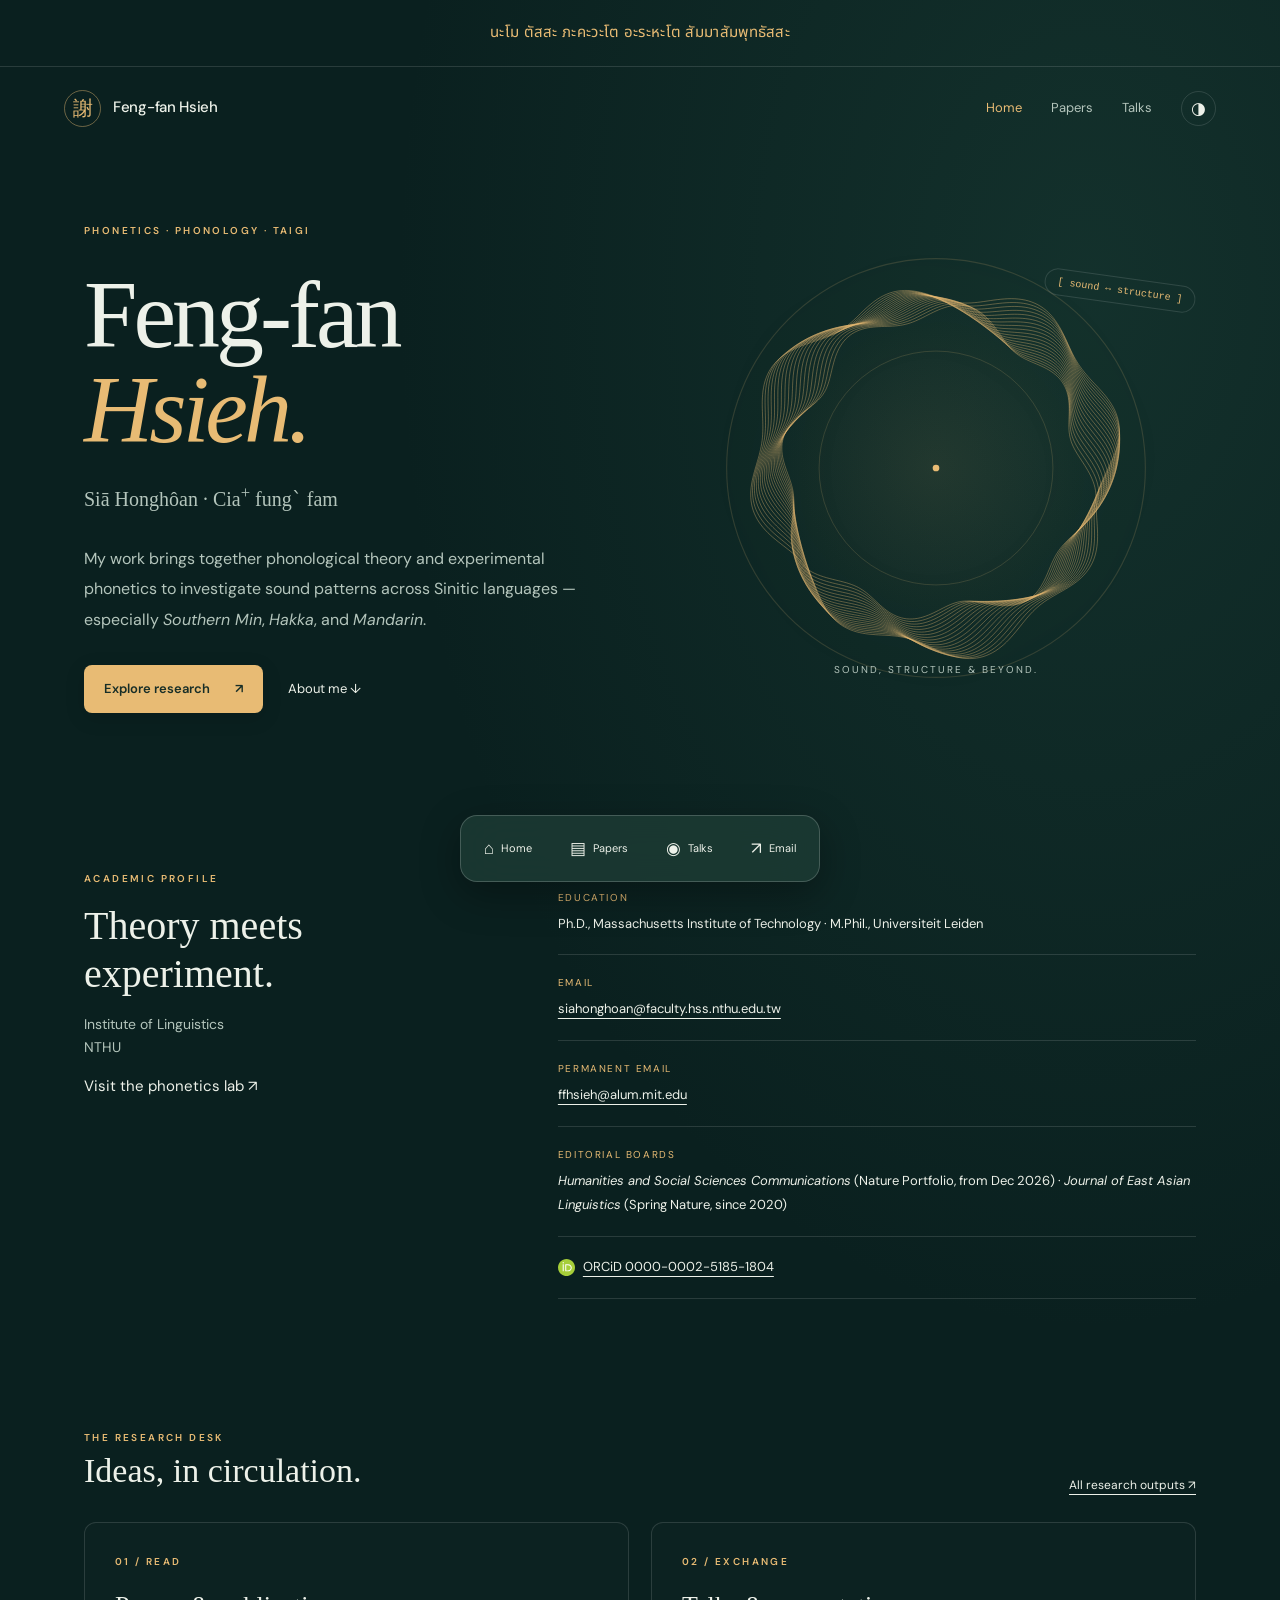
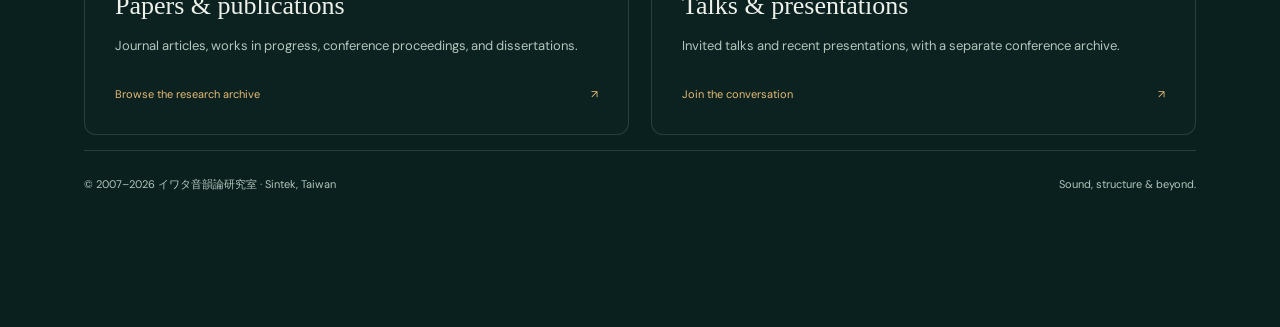
==== commit 87954f01: "Update index.html" ====
--- a/index.html
+++ b/index.html
@@ -1,4 +1,4 @@
-<!doctype html><html lang="en"><head><meta charset="utf-8"><meta name="viewport" content="width=device-width,initial-scale=1"><title>Feng-fan Hsieh — Sound, structure & beyond</title><meta name="description" content="Feng-fan Hsieh — phonological theory and experimental phonetics, Institute of Linguistics, NTHU."><link rel="stylesheet" href="style.css"></head><body><a class="skip" href="#main">Skip to content</a><div class="prayer" lang="th">นะโม ตัสสะ ภะคะวะโต อะระหะโต สัมมาสัมพุทธัสสะ</div><header class="site-header"><a class="brand" href="index.html"><span class="seal">謝</span>Feng-fan Hsieh</a><nav aria-label="Main navigation"><a href="index.html" aria-current="page">Home</a><a href="publications.html">Papers</a><a href="talks.html">Talks</a><button class="theme" aria-label="Switch to light appearance">◑</button></nav></header><main id="main" class="container"><section class="hero"><div><div class="eyebrow">Phonetics · Phonology · Taigi</div><h1>Feng-fan<br><em>Hsieh.</em></h1><div class="romanization">Siā Honghôan · Cia<sup>+</sup> fungˋ fam</div><p class="intro">My work brings together phonological theory and experimental phonetics to investigate sound patterns across Sinitic languages — especially <em>Southern Min</em>, <em>Hakka</em>, and <em>Mandarin</em>.</p><div class="actions"><a class="button" href="publications.html">Explore research <span>↗</span></a><a class="quiet-link" href="#profile">About me ↓</a></div></div><div class="orb-stage"><span class="orbit-tag">[ sound ↔ structure ]</span><svg class="orb" viewBox="0 0 440 440" fill="none" style="color:var(--accent)" aria-hidden="true"><circle cx="220" cy="220" r="188" stroke="currentColor" opacity=".16"/><path d="M355.00,220.00 L356.41,222.38 L357.75,224.81 L359.00,227.28 L360.14,229.80 L361.16,232.35 L362.02,234.93 L362.71,237.52 L363.22,240.13 L363.54,242.73 L363.66,245.33 L363.58,247.91 L363.28,250.46 L362.78,252.96 L362.08,255.43 L361.19,257.83 L360.12,260.18 L358.87,262.46 L357.48,264.67 L355.95,266.81 L354.31,268.89 L352.58,270.89 L350.77,272.83 L348.91,274.72 L347.02,276.55 L345.12,278.35 L343.24,280.11 L341.38,281.84 L339.56,283.57 L337.80,285.30 L336.11,287.04 L334.50,288.80 L332.96,290.59 L331.52,292.42 L330.16,294.30 L328.88,296.24 L327.68,298.23 L326.55,300.29 L325.47,302.41 L324.45,304.58 L323.46,306.81 L322.48,309.09 L321.51,311.40 L320.53,313.75 L319.52,316.10 L318.46,318.46 L317.34,320.80 L316.15,323.11 L314.87,325.36 L313.49,327.55 L312.01,329.65 L310.41,331.65 L308.70,333.53 L306.87,335.28 L304.91,336.87 L302.84,338.31 L300.66,339.58 L298.37,340.68 L295.98,341.60 L293.51,342.34 L290.96,342.91 L288.35,343.31 L285.69,343.55 L283.00,343.64 L280.28,343.59 L277.55,343.42 L274.83,343.15 L272.13,342.80 L269.45,342.39 L266.81,341.94 L264.21,341.47 L261.67,341.00 L259.17,340.57 L256.74,340.18 L254.37,339.85 L252.05,339.61 L249.79,339.47 L247.57,339.43 L245.40,339.52 L243.27,339.73 L241.17,340.07 L239.09,340.54 L237.02,341.14 L234.96,341.85 L232.89,342.67 L230.81,343.59 L228.71,344.59 L226.58,345.65 L224.43,346.75 L222.23,347.88 L220.00,349.00 L217.73,350.10 L215.42,351.16 L213.07,352.15 L210.70,353.05 L208.29,353.84 L205.86,354.50 L203.42,355.02 L200.97,355.38 L198.53,355.57 L196.09,355.59 L193.68,355.43 L191.29,355.08 L188.93,354.56 L186.62,353.86 L184.36,352.99 L182.16,351.97 L180.01,350.80 L177.92,349.51 L175.89,348.11 L173.92,346.61 L172.00,345.04 L170.13,343.42 L168.31,341.78 L166.52,340.12 L164.76,338.46 L163.01,336.84 L161.27,335.26 L159.52,333.74 L157.76,332.29 L155.96,330.91 L154.13,329.63 L152.24,328.44 L150.30,327.34 L148.28,326.33 L146.20,325.40 L144.03,324.56 L141.79,323.79 L139.47,323.08 L137.07,322.41 L134.60,321.77 L132.07,321.15 L129.48,320.53 L126.86,319.88 L124.21,319.20 L121.54,318.46 L118.88,317.65 L116.24,316.75 L113.65,315.76 L111.12,314.65 L108.66,313.42 L106.31,312.06 L104.07,310.57 L101.97,308.94 L100.01,307.18 L98.21,305.28 L96.59,303.24 L95.14,301.09 L93.87,298.81 L92.79,296.44 L91.89,293.96 L91.17,291.41 L90.63,288.79 L90.24,286.11 L90.01,283.40 L89.92,280.66 L89.94,277.91 L90.06,275.16 L90.27,272.42 L90.53,269.70 L90.83,267.01 L91.15,264.37 L91.46,261.76 L91.75,259.21 L92.00,256.70 L92.19,254.25 L92.31,251.84 L92.34,249.47 L92.28,247.15 L92.12,244.86 L91.86,242.60 L91.49,240.35 L91.02,238.13 L90.45,235.91 L89.81,233.68 L89.09,231.45 L88.31,229.21 L87.50,226.94 L86.66,224.66 L85.82,222.34 L85.00,220.00 L84.22,217.63 L83.51,215.23 L82.87,212.81 L82.34,210.37 L81.94,207.92 L81.67,205.46 L81.56,203.00 L81.61,200.55 L81.84,198.12 L82.25,195.71 L82.84,193.34 L83.62,191.01 L84.58,188.73 L85.71,186.52 L87.01,184.36 L88.46,182.28 L90.04,180.27 L91.75,178.33 L93.56,176.46 L95.45,174.67 L97.40,172.94 L99.39,171.27 L101.40,169.66 L103.40,168.09 L105.38,166.55 L107.31,165.04 L109.18,163.54 L110.98,162.03 L112.68,160.51 L114.28,158.96 L115.78,157.38 L117.16,155.74 L118.42,154.03 L119.57,152.26 L120.62,150.41 L121.55,148.48 L122.40,146.45 L123.16,144.34 L123.86,142.15 L124.50,139.87 L125.11,137.51 L125.70,135.09 L126.29,132.61 L126.90,130.09 L127.54,127.54 L128.24,124.98 L129.00,122.42 L129.85,119.88 L130.79,117.38 L131.85,114.94 L133.01,112.58 L134.30,110.32 L135.72,108.16 L137.27,106.13 L138.94,104.23 L140.74,102.49 L142.65,100.89 L144.68,99.46 L146.81,98.19 L149.04,97.09 L151.34,96.14 L153.72,95.34 L156.15,94.69 L158.63,94.17 L161.13,93.76 L163.66,93.46 L166.19,93.24 L168.72,93.08 L171.24,92.98 L173.74,92.89 L176.21,92.82 L178.65,92.73 L181.05,92.60 L183.42,92.43 L185.75,92.19 L188.06,91.88 L190.33,91.48 L192.58,90.98 L194.81,90.39 L197.02,89.69 L199.24,88.90 L201.45,88.01 L203.67,87.03 L205.91,85.98 L208.18,84.86 L210.47,83.70 L212.79,82.52 L215.16,81.32 L217.56,80.14 L220.00,79.00 L222.48,77.92 L225.00,76.91 L227.55,76.02 L230.12,75.25 L232.72,74.62 L235.33,74.15 L237.94,73.86 L240.55,73.77 L243.15,73.87 L245.71,74.17 L248.24,74.69 L250.73,75.42 L253.16,76.35 L255.53,77.49 L257.83,78.81 L260.06,80.31 L262.20,81.97 L264.26,83.78 L266.24,85.71 L268.13,87.75 L269.95,89.87 L271.70,92.05 L273.37,94.27 L274.99,96.50 L276.55,98.72 L278.08,100.92 L279.58,103.07 L281.06,105.16 L282.55,107.17 L284.04,109.09 L285.55,110.91 L287.09,112.63 L288.68,114.24 L290.32,115.74 L292.02,117.14 L293.79,118.44 L295.62,119.64 L297.53,120.77 L299.50,121.82 L301.54,122.82 L303.64,123.78 L305.80,124.71 L307.99,125.64 L310.22,126.58 L312.46,127.54 L314.70,128.55 L316.94,129.61 L319.14,130.74 L321.29,131.95 L323.37,133.26 L325.38,134.66 L327.29,136.18 L329.08,137.80 L330.76,139.53 L332.29,141.37 L333.68,143.32 L334.92,145.37 L336.01,147.51 L336.94,149.74 L337.72,152.04 L338.35,154.40 L338.84,156.81 L339.20,159.27 L339.44,161.75 L339.58,164.24 L339.64,166.74 L339.63,169.22 L339.57,171.69 L339.49,174.13 L339.40,176.54 L339.34,178.91 L339.30,181.24 L339.33,183.52 L339.42,185.76 L339.61,187.95 L339.90,190.11 L340.30,192.23 L340.82,194.32 L341.46,196.39 L342.24,198.45 L343.13,200.50 L344.15,202.55 L345.28,204.62 L346.50,206.70 L347.82,208.82 L349.20,210.97 L350.63,213.15 L352.09,215.39 L353.55,217.67 L355.00,220.00 Z" stroke="currentColor" stroke-width=".55" opacity=".6"/><path d="M358.97,220.00 L360.34,222.45 L361.61,224.95 L362.76,227.48 L363.77,230.05 L364.63,232.65 L365.31,235.27 L365.80,237.90 L366.10,240.53 L366.19,243.15 L366.07,245.76 L365.74,248.33 L365.20,250.86 L364.47,253.35 L363.54,255.79 L362.43,258.16 L361.15,260.47 L359.72,262.72 L358.17,264.89 L356.50,267.00 L354.74,269.04 L352.91,271.02 L351.04,272.94 L349.14,274.82 L347.23,276.65 L345.34,278.45 L343.49,280.23 L341.68,282.00 L339.93,283.77 L338.25,285.55 L336.65,287.35 L335.14,289.18 L333.71,291.06 L332.38,292.98 L331.12,294.95 L329.95,296.98 L328.84,299.08 L327.79,301.22 L326.79,303.43 L325.81,305.69 L324.86,307.99 L323.91,310.32 L322.94,312.68 L321.93,315.05 L320.88,317.42 L319.77,319.77 L318.58,322.08 L317.30,324.34 L315.92,326.53 L314.43,328.63 L312.83,330.63 L311.10,332.50 L309.26,334.24 L307.29,335.84 L305.21,337.28 L303.01,338.55 L300.70,339.65 L298.30,340.58 L295.82,341.33 L293.25,341.91 L290.63,342.33 L287.96,342.60 L285.25,342.72 L282.52,342.71 L279.79,342.59 L277.06,342.37 L274.35,342.08 L271.67,341.74 L269.03,341.36 L266.44,340.97 L263.89,340.60 L261.41,340.26 L258.98,339.97 L256.61,339.75 L254.30,339.62 L252.05,339.60 L249.84,339.68 L247.68,339.89 L245.56,340.23 L243.46,340.69 L241.39,341.29 L239.32,342.01 L237.26,342.84 L235.20,343.78 L233.12,344.81 L231.02,345.92 L228.89,347.08 L226.72,348.29 L224.52,349.51 L222.28,350.72 L220.00,351.90 L217.68,353.03 L215.32,354.09 L212.92,355.05 L210.50,355.90 L208.05,356.61 L205.58,357.18 L203.11,357.58 L200.63,357.81 L198.16,357.86 L195.71,357.73 L193.29,357.41 L190.90,356.91 L188.55,356.24 L186.24,355.39 L183.99,354.39 L181.79,353.25 L179.65,351.98 L177.56,350.60 L175.53,349.14 L173.56,347.60 L171.63,346.01 L169.74,344.40 L167.89,342.77 L166.05,341.16 L164.24,339.58 L162.43,338.04 L160.61,336.56 L158.77,335.16 L156.90,333.83 L155.00,332.59 L153.04,331.44 L151.02,330.39 L148.94,329.42 L146.79,328.54 L144.56,327.74 L142.26,327.00 L139.88,326.32 L137.44,325.68 L134.92,325.06 L132.35,324.46 L129.73,323.85 L127.07,323.21 L124.39,322.52 L121.71,321.78 L119.04,320.96 L116.39,320.05 L113.80,319.04 L111.26,317.91 L108.82,316.65 L106.48,315.26 L104.25,313.73 L102.17,312.06 L100.23,310.25 L98.45,308.31 L96.85,306.23 L95.42,304.03 L94.18,301.71 L93.12,299.28 L92.24,296.76 L91.54,294.17 L91.01,291.50 L90.64,288.78 L90.41,286.03 L90.32,283.25 L90.34,280.46 L90.45,277.68 L90.64,274.91 L90.88,272.17 L91.16,269.46 L91.44,266.79 L91.72,264.17 L91.97,261.60 L92.17,259.08 L92.31,256.62 L92.37,254.20 L92.34,251.83 L92.22,249.50 L91.99,247.21 L91.66,244.95 L91.23,242.71 L90.70,240.48 L90.07,238.26 L89.36,236.04 L88.58,233.81 L87.75,231.57 L86.87,229.31 L85.98,227.02 L85.10,224.71 L84.23,222.37 L83.41,220.00 L82.66,217.60 L81.99,215.18 L81.43,212.74 L80.99,210.28 L80.70,207.81 L80.56,205.34 L80.59,202.88 L80.80,200.44 L81.18,198.01 L81.76,195.62 L82.51,193.27 L83.44,190.97 L84.55,188.73 L85.82,186.54 L87.23,184.43 L88.79,182.37 L90.45,180.39 L92.22,178.48 L94.06,176.63 L95.95,174.85 L97.88,173.12 L99.82,171.45 L101.76,169.81 L103.66,168.20 L105.51,166.61 L107.30,165.03 L109.01,163.45 L110.62,161.84 L112.13,160.21 L113.53,158.53 L114.82,156.80 L115.99,155.01 L117.05,153.14 L118.00,151.20 L118.85,149.18 L119.61,147.07 L120.30,144.87 L120.92,142.59 L121.49,140.23 L122.03,137.79 L122.56,135.30 L123.09,132.75 L123.65,130.16 L124.26,127.54 L124.92,124.92 L125.66,122.30 L126.48,119.72 L127.41,117.17 L128.46,114.69 L129.63,112.30 L130.92,110.00 L132.35,107.81 L133.91,105.75 L135.60,103.83 L137.42,102.06 L139.36,100.45 L141.42,98.99 L143.58,97.70 L145.84,96.57 L148.18,95.60 L150.59,94.78 L153.06,94.10 L155.57,93.55 L158.12,93.12 L160.68,92.78 L163.25,92.53 L165.81,92.33 L168.36,92.18 L170.89,92.06 L173.39,91.93 L175.86,91.79 L178.29,91.62 L180.68,91.40 L183.04,91.11 L185.37,90.74 L187.66,90.29 L189.93,89.74 L192.18,89.09 L194.41,88.35 L196.64,87.51 L198.87,86.58 L201.11,85.56 L203.36,84.48 L205.64,83.33 L207.94,82.15 L210.28,80.95 L212.65,79.74 L215.06,78.56 L217.51,77.41 L220.00,76.34 L222.52,75.35 L225.08,74.47 L227.67,73.72 L230.27,73.12 L232.89,72.68 L235.51,72.43 L238.13,72.37 L240.73,72.51 L243.31,72.86 L245.85,73.41 L248.34,74.18 L250.79,75.15 L253.17,76.32 L255.49,77.67 L257.73,79.20 L259.89,80.89 L261.97,82.71 L263.98,84.66 L265.90,86.70 L267.75,88.82 L269.52,90.99 L271.24,93.19 L272.89,95.39 L274.50,97.59 L276.07,99.75 L277.62,101.86 L279.16,103.90 L280.69,105.85 L282.24,107.71 L283.81,109.47 L285.42,111.12 L287.07,112.67 L288.77,114.10 L290.54,115.42 L292.37,116.64 L294.27,117.78 L296.24,118.83 L298.28,119.81 L300.38,120.74 L302.54,121.63 L304.76,122.50 L307.01,123.36 L309.29,124.24 L311.59,125.15 L313.89,126.11 L316.17,127.13 L318.42,128.22 L320.62,129.40 L322.76,130.67 L324.81,132.06 L326.76,133.55 L328.60,135.15 L330.32,136.87 L331.90,138.70 L333.34,140.64 L334.63,142.68 L335.76,144.82 L336.75,147.05 L337.58,149.35 L338.27,151.72 L338.83,154.13 L339.25,156.59 L339.57,159.08 L339.79,161.58 L339.93,164.08 L340.00,166.57 L340.04,169.05 L340.06,171.49 L340.07,173.91 L340.11,176.28 L340.18,178.62 L340.32,180.91 L340.53,183.15 L340.82,185.35 L341.23,187.52 L341.74,189.65 L342.37,191.75 L343.13,193.83 L344.01,195.89 L345.01,197.96 L346.13,200.02 L347.35,202.10 L348.66,204.20 L350.06,206.33 L351.52,208.49 L353.01,210.70 L354.53,212.95 L356.05,215.25 L357.53,217.60 L358.97,220.00 Z" stroke="currentColor" stroke-width=".55" opacity=".6"/><path d="M362.85,220.00 L364.13,222.52 L365.29,225.07 L366.29,227.67 L367.13,230.29 L367.79,232.93 L368.26,235.58 L368.53,238.24 L368.59,240.88 L368.43,243.51 L368.07,246.11 L367.49,248.67 L366.71,251.18 L365.74,253.65 L364.59,256.05 L363.28,258.39 L361.82,260.67 L360.23,262.87 L358.54,265.01 L356.75,267.09 L354.91,269.10 L353.02,271.06 L351.11,272.97 L349.20,274.84 L347.32,276.68 L345.46,278.50 L343.66,280.31 L341.93,282.13 L340.27,283.95 L338.69,285.79 L337.20,287.67 L335.80,289.58 L334.49,291.54 L333.26,293.55 L332.12,295.62 L331.04,297.75 L330.01,299.93 L329.04,302.16 L328.09,304.45 L327.16,306.77 L326.22,309.13 L325.27,311.51 L324.28,313.90 L323.24,316.28 L322.14,318.64 L320.96,320.96 L319.68,323.22 L318.30,325.41 L316.81,327.52 L315.20,329.51 L313.47,331.39 L311.61,333.13 L309.64,334.73 L307.54,336.17 L305.33,337.45 L303.02,338.56 L300.60,339.50 L298.11,340.27 L295.53,340.88 L292.90,341.33 L290.22,341.62 L287.51,341.78 L284.77,341.82 L282.04,341.75 L279.31,341.60 L276.60,341.38 L273.92,341.11 L271.28,340.82 L268.69,340.52 L266.16,340.24 L263.68,340.00 L261.26,339.82 L258.90,339.72 L256.60,339.71 L254.35,339.80 L252.16,340.01 L250.01,340.35 L247.89,340.81 L245.80,341.40 L243.74,342.12 L241.68,342.96 L239.63,343.92 L237.56,344.98 L235.49,346.12 L233.38,347.34 L231.25,348.61 L229.08,349.91 L226.88,351.23 L224.63,352.52 L222.34,353.79 L220.00,354.99 L217.62,356.12 L215.21,357.14 L212.77,358.04 L210.29,358.80 L207.80,359.41 L205.30,359.85 L202.80,360.11 L200.30,360.19 L197.81,360.08 L195.35,359.79 L192.92,359.31 L190.53,358.66 L188.18,357.83 L185.88,356.85 L183.63,355.73 L181.44,354.48 L179.30,353.13 L177.21,351.69 L175.18,350.18 L173.19,348.62 L171.24,347.04 L169.32,345.45 L167.42,343.87 L165.54,342.32 L163.66,340.83 L161.77,339.39 L159.86,338.02 L157.93,336.74 L155.95,335.55 L153.93,334.44 L151.85,333.42 L149.70,332.50 L147.49,331.65 L145.21,330.88 L142.85,330.18 L140.43,329.52 L137.93,328.91 L135.38,328.31 L132.77,327.72 L130.12,327.12 L127.44,326.48 L124.74,325.80 L122.04,325.05 L119.36,324.22 L116.71,323.29 L114.11,322.26 L111.59,321.10 L109.15,319.81 L106.82,318.39 L104.61,316.82 L102.55,315.11 L100.63,313.26 L98.88,311.27 L97.30,309.15 L95.89,306.90 L94.67,304.53 L93.63,302.06 L92.77,299.50 L92.09,296.86 L91.57,294.15 L91.20,291.39 L90.98,288.60 L90.88,285.79 L90.89,282.97 L90.99,280.16 L91.16,277.36 L91.38,274.60 L91.62,271.87 L91.87,269.19 L92.10,266.55 L92.30,263.97 L92.45,261.44 L92.53,258.97 L92.53,256.55 L92.44,254.18 L92.25,251.85 L91.95,249.56 L91.55,247.30 L91.05,245.07 L90.44,242.84 L89.75,240.63 L88.97,238.42 L88.12,236.19 L87.22,233.96 L86.29,231.70 L85.34,229.42 L84.40,227.11 L83.48,224.77 L82.62,222.40 L81.82,220.00 L81.11,217.58 L80.51,215.13 L80.04,212.67 L79.72,210.19 L79.55,207.71 L79.55,205.24 L79.73,202.78 L80.09,200.34 L80.64,197.93 L81.36,195.55 L82.27,193.23 L83.34,190.95 L84.57,188.73 L85.95,186.58 L87.46,184.49 L89.08,182.46 L90.80,180.50 L92.58,178.60 L94.42,176.76 L96.28,174.97 L98.15,173.23 L100.01,171.52 L101.84,169.84 L103.61,168.18 L105.31,166.52 L106.93,164.85 L108.45,163.16 L109.87,161.44 L111.18,159.68 L112.37,157.86 L113.45,155.98 L114.42,154.02 L115.28,151.99 L116.04,149.88 L116.72,147.68 L117.32,145.40 L117.87,143.04 L118.37,140.60 L118.85,138.09 L119.32,135.52 L119.80,132.90 L120.32,130.25 L120.89,127.57 L121.52,124.90 L122.23,122.23 L123.05,119.60 L123.97,117.02 L125.01,114.50 L126.18,112.07 L127.48,109.74 L128.92,107.53 L130.50,105.45 L132.22,103.51 L134.06,101.72 L136.03,100.08 L138.12,98.61 L140.32,97.31 L142.62,96.16 L144.99,95.17 L147.44,94.33 L149.95,93.63 L152.50,93.05 L155.08,92.59 L157.68,92.23 L160.28,91.94 L162.88,91.71 L165.46,91.52 L168.02,91.35 L170.55,91.19 L173.05,91.00 L175.51,90.78 L177.92,90.51 L180.31,90.17 L182.65,89.75 L184.96,89.25 L187.25,88.65 L189.51,87.95 L191.76,87.16 L194.01,86.28 L196.25,85.31 L198.50,84.26 L200.77,83.14 L203.05,81.97 L205.37,80.77 L207.71,79.55 L210.09,78.33 L212.51,77.14 L214.97,76.00 L217.47,74.93 L220.00,73.96 L222.56,73.09 L225.16,72.37 L227.77,71.79 L230.39,71.39 L233.02,71.16 L235.65,71.14 L238.26,71.31 L240.84,71.69 L243.40,72.29 L245.90,73.09 L248.36,74.09 L250.76,75.28 L253.09,76.66 L255.35,78.21 L257.54,79.91 L259.64,81.75 L261.67,83.69 L263.63,85.73 L265.51,87.84 L267.32,89.99 L269.07,92.17 L270.77,94.34 L272.42,96.50 L274.04,98.62 L275.64,100.67 L277.23,102.65 L278.83,104.55 L280.43,106.34 L282.07,108.03 L283.74,109.61 L285.45,111.07 L287.22,112.42 L289.05,113.67 L290.95,114.81 L292.92,115.86 L294.95,116.83 L297.06,117.74 L299.23,118.59 L301.45,119.41 L303.73,120.22 L306.04,121.02 L308.39,121.84 L310.74,122.69 L313.09,123.60 L315.43,124.57 L317.73,125.62 L319.98,126.77 L322.16,128.01 L324.26,129.37 L326.26,130.83 L328.15,132.42 L329.91,134.12 L331.54,135.95 L333.03,137.88 L334.37,139.92 L335.56,142.05 L336.60,144.28 L337.49,146.58 L338.24,148.95 L338.86,151.38 L339.36,153.84 L339.75,156.33 L340.04,158.83 L340.26,161.34 L340.43,163.84 L340.56,166.32 L340.67,168.78 L340.78,171.20 L340.92,173.58 L341.10,175.92 L341.34,178.22 L341.66,180.47 L342.07,182.68 L342.58,184.85 L343.21,186.99 L343.95,189.10 L344.81,191.19 L345.79,193.26 L346.89,195.33 L348.10,197.41 L349.41,199.50 L350.81,201.62 L352.28,203.76 L353.80,205.94 L355.36,208.16 L356.92,210.43 L358.48,212.74 L360.01,215.11 L361.47,217.53 L362.85,220.00 Z" stroke="currentColor" stroke-width=".55" opacity=".6"/><path d="M366.55,220.00 L367.70,222.58 L368.69,225.19 L369.51,227.84 L370.15,230.50 L370.59,233.17 L370.82,235.85 L370.84,238.52 L370.65,241.17 L370.24,243.80 L369.62,246.38 L368.80,248.92 L367.79,251.41 L366.61,253.85 L365.26,256.22 L363.76,258.52 L362.14,260.76 L360.42,262.93 L358.62,265.04 L356.76,267.09 L354.86,269.08 L352.95,271.03 L351.04,272.94 L349.15,274.82 L347.31,276.68 L345.52,278.53 L343.80,280.38 L342.17,282.25 L340.61,284.13 L339.15,286.05 L337.78,288.00 L336.50,290.00 L335.31,292.05 L334.19,294.16 L333.14,296.32 L332.15,298.53 L331.21,300.80 L330.29,303.11 L329.38,305.46 L328.47,307.84 L327.54,310.24 L326.57,312.64 L325.55,315.04 L324.46,317.41 L323.28,319.74 L322.01,322.01 L320.64,324.21 L319.15,326.32 L317.54,328.33 L315.80,330.21 L313.95,331.96 L311.96,333.57 L309.86,335.02 L307.64,336.31 L305.32,337.43 L302.90,338.39 L300.39,339.19 L297.81,339.82 L295.17,340.31 L292.49,340.64 L289.77,340.85 L287.04,340.94 L284.30,340.94 L281.58,340.85 L278.87,340.70 L276.20,340.52 L273.57,340.31 L270.99,340.11 L268.46,339.94 L265.99,339.81 L263.58,339.74 L261.24,339.76 L258.95,339.87 L256.71,340.09 L254.53,340.43 L252.39,340.89 L250.29,341.48 L248.21,342.20 L246.15,343.05 L244.11,344.02 L242.06,345.09 L240.00,346.27 L237.92,347.53 L235.82,348.86 L233.69,350.23 L231.52,351.63 L229.30,353.03 L227.04,354.41 L224.74,355.75 L222.39,357.02 L220.00,358.21 L217.57,359.29 L215.10,360.24 L212.61,361.04 L210.09,361.69 L207.56,362.16 L205.03,362.45 L202.50,362.56 L199.98,362.47 L197.48,362.20 L195.01,361.74 L192.57,361.10 L190.18,360.29 L187.83,359.33 L185.54,358.23 L183.29,357.00 L181.10,355.66 L178.96,354.24 L176.87,352.75 L174.82,351.22 L172.80,349.67 L170.82,348.11 L168.86,346.57 L166.92,345.06 L164.97,343.60 L163.02,342.20 L161.05,340.87 L159.05,339.63 L157.01,338.47 L154.92,337.40 L152.78,336.43 L150.58,335.54 L148.31,334.73 L145.97,333.99 L143.57,333.31 L141.10,332.68 L138.56,332.09 L135.97,331.51 L133.33,330.93 L130.66,330.33 L127.95,329.70 L125.24,329.01 L122.53,328.25 L119.84,327.41 L117.19,326.46 L114.60,325.40 L112.08,324.22 L109.66,322.90 L107.34,321.44 L105.15,319.83 L103.11,318.09 L101.21,316.19 L99.48,314.16 L97.92,311.99 L96.54,309.70 L95.34,307.29 L94.32,304.77 L93.47,302.17 L92.80,299.48 L92.29,296.74 L91.93,293.94 L91.70,291.12 L91.59,288.27 L91.59,285.43 L91.67,282.59 L91.81,279.77 L92.00,276.99 L92.20,274.25 L92.41,271.55 L92.59,268.91 L92.73,266.32 L92.82,263.79 L92.84,261.32 L92.77,258.90 L92.61,256.53 L92.35,254.20 L91.98,251.92 L91.50,249.67 L90.92,247.44 L90.24,245.22 L89.46,243.02 L88.61,240.81 L87.70,238.59 L86.73,236.36 L85.73,234.11 L84.72,231.84 L83.72,229.53 L82.74,227.19 L81.82,224.83 L80.98,222.43 L80.22,220.00 L79.59,217.55 L79.08,215.08 L78.72,212.60 L78.51,210.11 L78.48,207.62 L78.63,205.14 L78.96,202.68 L79.47,200.25 L80.16,197.85 L81.03,195.50 L82.07,193.19 L83.26,190.94 L84.60,188.74 L86.06,186.61 L87.63,184.53 L89.29,182.52 L91.02,180.57 L92.79,178.67 L94.59,176.82 L96.38,175.01 L98.16,173.23 L99.91,171.48 L101.59,169.74 L103.21,168.00 L104.74,166.25 L106.17,164.48 L107.49,162.68 L108.71,160.83 L109.81,158.92 L110.80,156.95 L111.67,154.91 L112.45,152.79 L113.12,150.59 L113.72,148.31 L114.25,145.95 L114.72,143.51 L115.16,141.00 L115.58,138.42 L116.00,135.78 L116.43,133.10 L116.91,130.39 L117.44,127.66 L118.05,124.93 L118.75,122.22 L119.55,119.55 L120.47,116.93 L121.51,114.38 L122.69,111.93 L124.01,109.57 L125.47,107.34 L127.07,105.24 L128.81,103.28 L130.69,101.48 L132.69,99.83 L134.82,98.35 L137.05,97.02 L139.38,95.86 L141.80,94.86 L144.29,94.00 L146.84,93.28 L149.43,92.68 L152.05,92.20 L154.68,91.81 L157.32,91.49 L159.95,91.23 L162.57,91.00 L165.16,90.80 L167.71,90.59 L170.23,90.36 L172.72,90.09 L175.16,89.77 L177.56,89.38 L179.92,88.92 L182.25,88.36 L184.56,87.72 L186.83,86.98 L189.10,86.14 L191.35,85.22 L193.60,84.21 L195.86,83.12 L198.14,81.97 L200.43,80.78 L202.76,79.56 L205.11,78.32 L207.50,77.10 L209.92,75.90 L212.39,74.76 L214.89,73.70 L217.43,72.73 L220.00,71.88 L222.60,71.18 L225.22,70.63 L227.85,70.25 L230.49,70.05 L233.12,70.05 L235.74,70.26 L238.33,70.67 L240.90,71.30 L243.42,72.12 L245.89,73.15 L248.31,74.37 L250.66,75.76 L252.94,77.32 L255.15,79.03 L257.28,80.87 L259.34,82.81 L261.32,84.83 L263.24,86.92 L265.09,89.05 L266.88,91.19 L268.62,93.33 L270.33,95.44 L272.00,97.50 L273.65,99.50 L275.30,101.41 L276.95,103.24 L278.62,104.96 L280.31,106.56 L282.05,108.06 L283.83,109.44 L285.67,110.71 L287.57,111.87 L289.54,112.92 L291.57,113.89 L293.68,114.78 L295.85,115.60 L298.08,116.38 L300.38,117.12 L302.72,117.85 L305.09,118.59 L307.49,119.35 L309.91,120.15 L312.32,121.00 L314.71,121.93 L317.06,122.94 L319.36,124.05 L321.60,125.26 L323.74,126.59 L325.79,128.04 L327.73,129.61 L329.54,131.30 L331.22,133.11 L332.75,135.03 L334.14,137.07 L335.39,139.21 L336.48,141.43 L337.43,143.74 L338.25,146.11 L338.93,148.54 L339.50,151.01 L339.96,153.51 L340.33,156.02 L340.64,158.53 L340.89,161.04 L341.11,163.53 L341.31,165.99 L341.52,168.42 L341.76,170.81 L342.04,173.15 L342.39,175.45 L342.81,177.71 L343.33,179.93 L343.95,182.11 L344.67,184.25 L345.52,186.37 L346.48,188.47 L347.56,190.55 L348.75,192.63 L350.05,194.72 L351.44,196.82 L352.91,198.95 L354.45,201.10 L356.03,203.30 L357.64,205.53 L359.25,207.82 L360.84,210.15 L362.39,212.54 L363.88,214.98 L365.27,217.46 L366.55,220.00 Z" stroke="currentColor" stroke-width=".55" opacity=".6"/><path d="M369.98,220.00 L370.95,222.63 L371.75,225.30 L372.36,227.98 L372.77,230.68 L372.96,233.38 L372.94,236.07 L372.71,238.75 L372.25,241.40 L371.59,244.01 L370.73,246.58 L369.68,249.09 L368.45,251.55 L367.07,253.95 L365.54,256.29 L363.89,258.56 L362.15,260.76 L360.33,262.90 L358.45,264.99 L356.55,267.02 L354.63,269.00 L352.73,270.95 L350.85,272.87 L349.02,274.77 L347.25,276.66 L345.56,278.55 L343.95,280.45 L342.42,282.38 L340.99,284.33 L339.66,286.33 L338.42,288.37 L337.26,290.46 L336.18,292.60 L335.17,294.79 L334.21,297.04 L333.30,299.34 L332.42,301.68 L331.54,304.05 L330.66,306.46 L329.76,308.88 L328.81,311.30 L327.81,313.72 L326.73,316.10 L325.57,318.45 L324.31,320.73 L322.95,322.95 L321.46,325.07 L319.85,327.08 L318.12,328.97 L316.26,330.74 L314.28,332.36 L312.17,333.82 L309.95,335.13 L307.62,336.28 L305.20,337.27 L302.69,338.09 L300.11,338.76 L297.47,339.29 L294.78,339.67 L292.06,339.94 L289.33,340.09 L286.60,340.15 L283.88,340.14 L281.18,340.07 L278.52,339.98 L275.90,339.87 L273.33,339.77 L270.81,339.70 L268.36,339.69 L265.96,339.74 L263.63,339.88 L261.36,340.11 L259.14,340.46 L256.97,340.93 L254.85,341.52 L252.75,342.24 L250.69,343.09 L248.64,344.07 L246.60,345.16 L244.56,346.36 L242.51,347.65 L240.44,349.02 L238.33,350.46 L236.20,351.93 L234.02,353.42 L231.80,354.91 L229.54,356.37 L227.22,357.78 L224.86,359.12 L222.45,360.37 L220.00,361.49 L217.51,362.49 L214.99,363.33 L212.45,364.01 L209.89,364.51 L207.33,364.83 L204.76,364.96 L202.21,364.89 L199.67,364.63 L197.16,364.18 L194.69,363.56 L192.25,362.76 L189.86,361.81 L187.51,360.72 L185.22,359.50 L182.97,358.18 L180.78,356.78 L178.63,355.31 L176.52,353.81 L174.45,352.28 L172.41,350.75 L170.39,349.23 L168.38,347.76 L166.38,346.33 L164.36,344.97 L162.33,343.68 L160.27,342.47 L158.17,341.35 L156.02,340.32 L153.83,339.38 L151.57,338.52 L149.25,337.74 L146.87,337.04 L144.42,336.38 L141.91,335.78 L139.34,335.20 L136.71,334.63 L134.05,334.06 L131.35,333.47 L128.63,332.84 L125.90,332.14 L123.18,331.37 L120.49,330.51 L117.84,329.55 L115.26,328.46 L112.75,327.25 L110.34,325.90 L108.04,324.40 L105.87,322.76 L103.84,320.97 L101.97,319.04 L100.26,316.96 L98.72,314.75 L97.36,312.42 L96.18,309.96 L95.17,307.41 L94.34,304.76 L93.67,302.04 L93.16,299.26 L92.80,296.43 L92.56,293.58 L92.44,290.71 L92.42,287.83 L92.48,284.98 L92.59,282.14 L92.73,279.35 L92.89,276.59 L93.05,273.89 L93.17,271.24 L93.26,268.65 L93.28,266.12 L93.22,263.65 L93.08,261.24 L92.84,258.88 L92.50,256.56 L92.05,254.28 L91.49,252.04 L90.82,249.82 L90.06,247.62 L89.21,245.42 L88.28,243.23 L87.28,241.02 L86.24,238.80 L85.17,236.56 L84.09,234.28 L83.02,231.98 L81.99,229.65 L81.02,227.28 L80.12,224.88 L79.31,222.46 L78.63,220.00 L78.08,217.52 L77.68,215.03 L77.44,212.53 L77.37,210.03 L77.48,207.53 L77.77,205.05 L78.24,202.59 L78.90,200.17 L79.73,197.78 L80.73,195.44 L81.88,193.15 L83.17,190.92 L84.58,188.74 L86.09,186.61 L87.70,184.55 L89.36,182.54 L91.07,180.58 L92.79,178.67 L94.51,176.79 L96.22,174.95 L97.88,173.12 L99.48,171.31 L101.00,169.49 L102.44,167.66 L103.78,165.81 L105.01,163.92 L106.13,161.98 L107.14,159.99 L108.04,157.94 L108.83,155.81 L109.51,153.61 L110.11,151.33 L110.63,148.97 L111.08,146.53 L111.49,144.02 L111.86,141.43 L112.23,138.79 L112.60,136.09 L113.00,133.35 L113.44,130.58 L113.94,127.81 L114.53,125.04 L115.22,122.29 L116.01,119.58 L116.93,116.93 L117.98,114.36 L119.17,111.87 L120.51,109.50 L121.99,107.25 L123.62,105.14 L125.39,103.17 L127.30,101.35 L129.34,99.69 L131.51,98.20 L133.78,96.87 L136.16,95.70 L138.62,94.68 L141.15,93.81 L143.73,93.07 L146.36,92.46 L149.02,91.95 L151.69,91.53 L154.37,91.18 L157.03,90.89 L159.68,90.63 L162.29,90.39 L164.88,90.14 L167.42,89.87 L169.93,89.56 L172.39,89.19 L174.81,88.76 L177.19,88.24 L179.53,87.64 L181.85,86.95 L184.14,86.17 L186.41,85.29 L188.68,84.32 L190.94,83.28 L193.21,82.16 L195.49,80.98 L197.79,79.76 L200.12,78.51 L202.47,77.26 L204.87,76.03 L207.30,74.83 L209.77,73.69 L212.28,72.63 L214.82,71.67 L217.40,70.84 L220.00,70.14 L222.63,69.61 L225.26,69.26 L227.91,69.09 L230.55,69.11 L233.18,69.34 L235.79,69.78 L238.37,70.43 L240.90,71.28 L243.39,72.32 L245.82,73.55 L248.19,74.96 L250.50,76.52 L252.73,78.23 L254.89,80.06 L256.98,81.99 L259.00,83.99 L260.95,86.05 L262.84,88.14 L264.68,90.24 L266.47,92.33 L268.22,94.38 L269.94,96.38 L271.65,98.31 L273.36,100.15 L275.07,101.90 L276.80,103.54 L278.56,105.06 L280.37,106.47 L282.22,107.76 L284.12,108.93 L286.10,110.00 L288.13,110.97 L290.24,111.84 L292.41,112.64 L294.65,113.38 L296.96,114.08 L299.31,114.75 L301.72,115.41 L304.16,116.07 L306.62,116.77 L309.09,117.51 L311.56,118.31 L314.00,119.19 L316.41,120.16 L318.77,121.23 L321.05,122.42 L323.25,123.72 L325.34,125.15 L327.33,126.70 L329.19,128.38 L330.91,130.18 L332.50,132.10 L333.94,134.14 L335.24,136.27 L336.39,138.50 L337.40,140.81 L338.28,143.19 L339.03,145.62 L339.66,148.10 L340.20,150.60 L340.65,153.12 L341.03,155.65 L341.37,158.16 L341.67,160.66 L341.97,163.13 L342.27,165.56 L342.61,167.96 L342.99,170.31 L343.44,172.62 L343.96,174.88 L344.58,177.10 L345.30,179.29 L346.12,181.44 L347.07,183.56 L348.12,185.67 L349.29,187.76 L350.57,189.86 L351.94,191.95 L353.41,194.07 L354.95,196.20 L356.55,198.37 L358.18,200.58 L359.83,202.83 L361.48,205.13 L363.10,207.48 L364.67,209.88 L366.17,212.34 L367.57,214.85 L368.84,217.40 L369.98,220.00 Z" stroke="currentColor" stroke-width=".55" opacity=".6"/><path d="M373.07,220.00 L373.84,222.69 L374.41,225.39 L374.78,228.11 L374.93,230.83 L374.87,233.55 L374.59,236.25 L374.09,238.92 L373.39,241.56 L372.49,244.15 L371.39,246.69 L370.13,249.18 L368.71,251.61 L367.15,253.97 L365.48,256.27 L363.72,258.51 L361.88,260.68 L360.00,262.80 L358.09,264.87 L356.17,266.89 L354.28,268.87 L352.41,270.83 L350.60,272.77 L348.86,274.70 L347.19,276.63 L345.61,278.57 L344.13,280.54 L342.74,282.54 L341.44,284.57 L340.24,286.65 L339.12,288.78 L338.09,290.95 L337.12,293.18 L336.21,295.47 L335.34,297.79 L334.49,300.17 L333.65,302.57 L332.80,305.00 L331.93,307.45 L331.01,309.89 L330.03,312.33 L328.98,314.73 L327.84,317.10 L326.59,319.40 L325.24,321.62 L323.76,323.76 L322.16,325.79 L320.43,327.70 L318.58,329.48 L316.59,331.12 L314.49,332.61 L312.27,333.94 L309.94,335.12 L307.51,336.13 L305.00,337.00 L302.42,337.71 L299.78,338.28 L297.10,338.72 L294.39,339.05 L291.66,339.27 L288.94,339.40 L286.22,339.47 L283.54,339.50 L280.88,339.49 L278.28,339.48 L275.72,339.49 L273.22,339.54 L270.78,339.64 L268.41,339.81 L266.09,340.07 L263.84,340.44 L261.63,340.92 L259.48,341.51 L257.37,342.24 L255.30,343.09 L253.24,344.07 L251.21,345.17 L249.18,346.39 L247.14,347.71 L245.10,349.11 L243.03,350.59 L240.93,352.13 L238.79,353.70 L236.61,355.28 L234.38,356.85 L232.11,358.39 L229.78,359.87 L227.40,361.27 L224.98,362.56 L222.51,363.74 L220.00,364.77 L217.46,365.65 L214.89,366.36 L212.30,366.88 L209.71,367.22 L207.11,367.36 L204.52,367.30 L201.94,367.06 L199.39,366.62 L196.88,366.00 L194.40,365.21 L191.96,364.27 L189.56,363.19 L187.22,361.98 L184.93,360.68 L182.68,359.29 L180.48,357.84 L178.31,356.35 L176.19,354.84 L174.09,353.34 L172.01,351.85 L169.94,350.40 L167.88,349.01 L165.80,347.68 L163.71,346.42 L161.59,345.25 L159.44,344.17 L157.24,343.17 L154.99,342.26 L152.69,341.44 L150.32,340.69 L147.89,340.01 L145.40,339.38 L142.86,338.79 L140.25,338.23 L137.60,337.68 L134.91,337.11 L132.19,336.52 L129.46,335.89 L126.72,335.19 L124.00,334.41 L121.31,333.53 L118.67,332.54 L116.09,331.43 L113.59,330.19 L111.19,328.81 L108.91,327.28 L106.76,325.60 L104.75,323.77 L102.89,321.80 L101.20,319.68 L99.68,317.43 L98.34,315.05 L97.17,312.56 L96.17,309.97 L95.35,307.28 L94.68,304.53 L94.17,301.71 L93.80,298.86 L93.56,295.98 L93.42,293.08 L93.37,290.19 L93.39,287.32 L93.46,284.47 L93.56,281.67 L93.67,278.91 L93.77,276.20 L93.83,273.55 L93.85,270.97 L93.80,268.45 L93.66,265.98 L93.44,263.58 L93.12,261.23 L92.69,258.92 L92.15,256.66 L91.50,254.43 L90.75,252.23 L89.90,250.04 L88.96,247.85 L87.94,245.67 L86.86,243.48 L85.74,241.26 L84.60,239.03 L83.45,236.77 L82.31,234.47 L81.21,232.14 L80.18,229.78 L79.22,227.38 L78.37,224.95 L77.63,222.49 L77.03,220.00 L76.59,217.50 L76.30,214.98 L76.19,212.46 L76.26,209.95 L76.52,207.45 L76.95,204.97 L77.57,202.51 L78.36,200.09 L79.31,197.72 L80.41,195.39 L81.65,193.11 L83.01,190.88 L84.47,188.71 L86.01,186.59 L87.61,184.53 L89.25,182.51 L90.90,180.53 L92.55,178.59 L94.17,176.67 L95.74,174.77 L97.26,172.88 L98.70,170.99 L100.04,169.08 L101.29,167.15 L102.43,165.18 L103.46,163.16 L104.38,161.09 L105.19,158.95 L105.89,156.75 L106.49,154.47 L107.01,152.11 L107.45,149.67 L107.84,147.16 L108.18,144.58 L108.50,141.93 L108.81,139.22 L109.14,136.46 L109.50,133.67 L109.92,130.86 L110.40,128.04 L110.97,125.23 L111.65,122.44 L112.45,119.70 L113.37,117.03 L114.43,114.43 L115.64,111.93 L117.00,109.55 L118.51,107.28 L120.17,105.16 L121.98,103.18 L123.92,101.36 L126.01,99.69 L128.21,98.19 L130.53,96.85 L132.95,95.67 L135.45,94.65 L138.02,93.76 L140.65,93.01 L143.32,92.38 L146.01,91.85 L148.72,91.41 L151.43,91.04 L154.13,90.72 L156.80,90.43 L159.45,90.15 L162.06,89.86 L164.63,89.55 L167.15,89.19 L169.63,88.78 L172.06,88.30 L174.46,87.74 L176.82,87.09 L179.14,86.35 L181.44,85.52 L183.72,84.60 L185.99,83.60 L188.26,82.51 L190.53,81.36 L192.82,80.15 L195.12,78.90 L197.45,77.64 L199.81,76.37 L202.21,75.12 L204.65,73.91 L207.12,72.77 L209.63,71.71 L212.18,70.76 L214.76,69.94 L217.37,69.26 L220.00,68.74 L222.65,68.40 L225.30,68.25 L227.95,68.30 L230.59,68.55 L233.21,69.01 L235.80,69.67 L238.35,70.53 L240.86,71.58 L243.31,72.82 L245.70,74.23 L248.03,75.79 L250.29,77.49 L252.48,79.30 L254.61,81.20 L256.66,83.18 L258.65,85.20 L260.59,87.25 L262.47,89.30 L264.30,91.33 L266.11,93.32 L267.89,95.25 L269.65,97.10 L271.42,98.86 L273.20,100.52 L274.99,102.07 L276.82,103.50 L278.69,104.81 L280.61,106.01 L282.59,107.09 L284.63,108.06 L286.74,108.93 L288.92,109.71 L291.16,110.42 L293.47,111.08 L295.84,111.69 L298.27,112.28 L300.73,112.86 L303.24,113.46 L305.76,114.09 L308.29,114.78 L310.82,115.53 L313.32,116.36 L315.78,117.29 L318.18,118.33 L320.52,119.48 L322.77,120.76 L324.91,122.17 L326.94,123.71 L328.85,125.38 L330.63,127.17 L332.27,129.09 L333.76,131.12 L335.11,133.26 L336.31,135.49 L337.38,137.81 L338.32,140.19 L339.13,142.63 L339.84,145.12 L340.44,147.63 L340.97,150.16 L341.43,152.69 L341.85,155.21 L342.24,157.72 L342.62,160.19 L343.02,162.63 L343.45,165.04 L343.93,167.40 L344.47,169.71 L345.09,171.98 L345.80,174.21 L346.62,176.40 L347.54,178.56 L348.57,180.69 L349.71,182.80 L350.97,184.91 L352.32,187.01 L353.77,189.12 L355.31,191.24 L356.91,193.39 L358.55,195.57 L360.24,197.79 L361.93,200.05 L363.60,202.37 L365.25,204.73 L366.83,207.15 L368.33,209.63 L369.73,212.15 L370.99,214.73 L372.11,217.34 L373.07,220.00 Z" stroke="currentColor" stroke-width=".55" opacity=".6"/><path d="M375.75,220.00 L376.29,222.73 L376.62,225.47 L376.73,228.21 L376.62,230.95 L376.30,233.67 L375.76,236.37 L375.01,239.03 L374.06,241.65 L372.93,244.22 L371.63,246.74 L370.18,249.19 L368.59,251.58 L366.90,253.91 L365.12,256.18 L363.28,258.39 L361.39,260.54 L359.48,262.64 L357.57,264.70 L355.69,266.72 L353.85,268.72 L352.06,270.69 L350.35,272.66 L348.72,274.64 L347.18,276.62 L345.73,278.63 L344.38,280.67 L343.14,282.74 L341.98,284.86 L340.91,287.02 L339.93,289.24 L339.01,291.51 L338.14,293.82 L337.32,296.19 L336.51,298.59 L335.72,301.03 L334.91,303.49 L334.07,305.96 L333.18,308.43 L332.23,310.88 L331.21,313.31 L330.08,315.69 L328.86,318.02 L327.52,320.26 L326.06,322.42 L324.47,324.47 L322.75,326.40 L320.90,328.20 L318.92,329.86 L316.82,331.38 L314.60,332.74 L312.28,333.95 L309.85,335.01 L307.35,335.91 L304.77,336.68 L302.14,337.30 L299.46,337.80 L296.76,338.19 L294.04,338.49 L291.32,338.70 L288.62,338.86 L285.95,338.97 L283.31,339.07 L280.72,339.17 L278.18,339.29 L275.70,339.45 L273.28,339.67 L270.92,339.96 L268.63,340.35 L266.39,340.85 L264.21,341.46 L262.07,342.19 L259.98,343.04 L257.92,344.02 L255.88,345.13 L253.86,346.36 L251.84,347.69 L249.81,349.13 L247.77,350.65 L245.70,352.23 L243.60,353.87 L241.47,355.53 L239.28,357.19 L237.05,358.84 L234.76,360.45 L232.42,361.99 L230.03,363.45 L227.59,364.79 L225.10,366.01 L222.57,367.08 L220.00,367.98 L217.40,368.71 L214.79,369.25 L212.16,369.60 L209.53,369.75 L206.90,369.70 L204.29,369.46 L201.70,369.03 L199.14,368.41 L196.62,367.63 L194.13,366.69 L191.70,365.61 L189.30,364.41 L186.96,363.12 L184.66,361.74 L182.41,360.31 L180.19,358.83 L178.01,357.35 L175.86,355.86 L173.72,354.40 L171.60,352.98 L169.48,351.61 L167.35,350.31 L165.20,349.09 L163.03,347.95 L160.83,346.90 L158.58,345.94 L156.28,345.06 L153.93,344.27 L151.52,343.54 L149.05,342.89 L146.53,342.28 L143.94,341.71 L141.31,341.17 L138.64,340.62 L135.93,340.07 L133.19,339.48 L130.45,338.84 L127.70,338.13 L124.98,337.34 L122.29,336.45 L119.65,335.44 L117.08,334.31 L114.59,333.04 L112.21,331.62 L109.94,330.06 L107.80,328.35 L105.81,326.48 L103.98,324.47 L102.30,322.31 L100.80,320.02 L99.47,317.61 L98.31,315.08 L97.32,312.45 L96.49,309.73 L95.83,306.95 L95.31,304.10 L94.93,301.22 L94.66,298.32 L94.50,295.41 L94.42,292.51 L94.40,289.62 L94.43,286.77 L94.47,283.96 L94.52,281.20 L94.56,278.50 L94.55,275.85 L94.49,273.28 L94.36,270.76 L94.14,268.31 L93.83,265.92 L93.42,263.59 L92.89,261.30 L92.26,259.05 L91.52,256.84 L90.67,254.65 L89.73,252.48 L88.70,250.31 L87.59,248.14 L86.43,245.96 L85.22,243.76 L84.00,241.54 L82.77,239.29 L81.56,237.00 L80.40,234.67 L79.30,232.31 L78.28,229.91 L77.37,227.48 L76.58,225.01 L75.93,222.51 L75.44,220.00 L75.11,217.47 L74.96,214.93 L74.98,212.40 L75.19,209.87 L75.59,207.37 L76.16,204.88 L76.90,202.43 L77.81,200.02 L78.86,197.65 L80.05,195.32 L81.35,193.05 L82.76,190.83 L84.23,188.66 L85.77,186.53 L87.33,184.45 L88.91,182.41 L90.48,180.40 L92.02,178.42 L93.52,176.45 L94.95,174.48 L96.29,172.51 L97.55,170.53 L98.71,168.52 L99.76,166.47 L100.70,164.37 L101.53,162.22 L102.25,160.00 L102.87,157.72 L103.39,155.36 L103.84,152.93 L104.21,150.43 L104.53,147.85 L104.82,145.20 L105.08,142.49 L105.35,139.72 L105.64,136.91 L105.97,134.07 L106.36,131.22 L106.83,128.36 L107.40,125.51 L108.07,122.70 L108.87,119.94 L109.80,117.24 L110.88,114.63 L112.11,112.11 L113.50,109.72 L115.04,107.45 L116.74,105.31 L118.58,103.33 L120.57,101.50 L122.70,99.84 L124.94,98.33 L127.31,96.99 L129.77,95.81 L132.31,94.77 L134.93,93.88 L137.60,93.11 L140.31,92.47 L143.04,91.92 L145.79,91.46 L148.53,91.06 L151.25,90.71 L153.96,90.38 L156.63,90.07 L159.26,89.74 L161.85,89.39 L164.39,88.99 L166.88,88.53 L169.33,88.01 L171.74,87.40 L174.10,86.71 L176.44,85.92 L178.74,85.05 L181.03,84.08 L183.30,83.03 L185.57,81.91 L187.84,80.72 L190.13,79.48 L192.44,78.21 L194.77,76.92 L197.13,75.63 L199.53,74.37 L201.97,73.15 L204.44,72.00 L206.96,70.94 L209.51,69.99 L212.10,69.17 L214.71,68.50 L217.35,68.00 L220.00,67.67 L222.66,67.53 L225.32,67.59 L227.97,67.86 L230.61,68.32 L233.21,69.00 L235.78,69.86 L238.30,70.92 L240.78,72.16 L243.19,73.56 L245.55,75.11 L247.84,76.79 L250.06,78.58 L252.22,80.45 L254.31,82.39 L256.34,84.36 L258.32,86.36 L260.25,88.35 L262.14,90.31 L264.00,92.23 L265.83,94.08 L267.66,95.85 L269.49,97.52 L271.33,99.09 L273.19,100.54 L275.08,101.87 L277.02,103.08 L279.02,104.18 L281.06,105.15 L283.18,106.02 L285.36,106.80 L287.61,107.49 L289.92,108.10 L292.30,108.67 L294.74,109.19 L297.23,109.70 L299.76,110.21 L302.33,110.74 L304.92,111.31 L307.51,111.94 L310.09,112.64 L312.64,113.43 L315.16,114.32 L317.61,115.32 L320.00,116.45 L322.29,117.71 L324.49,119.10 L326.57,120.62 L328.52,122.28 L330.35,124.08 L332.03,125.99 L333.58,128.03 L334.98,130.17 L336.24,132.41 L337.36,134.73 L338.36,137.12 L339.24,139.57 L340.01,142.07 L340.68,144.59 L341.28,147.13 L341.82,149.67 L342.31,152.20 L342.79,154.71 L343.26,157.20 L343.74,159.65 L344.26,162.06 L344.83,164.42 L345.46,166.74 L346.18,169.02 L346.98,171.26 L347.89,173.45 L348.90,175.62 L350.01,177.76 L351.24,179.88 L352.57,181.99 L354.00,184.10 L355.51,186.21 L357.11,188.35 L358.76,190.51 L360.45,192.70 L362.17,194.93 L363.90,197.21 L365.60,199.54 L367.26,201.92 L368.85,204.36 L370.35,206.85 L371.73,209.39 L372.99,211.98 L374.08,214.62 L375.01,217.29 L375.75,220.00 Z" stroke="currentColor" stroke-width=".55" opacity=".6"/><path d="M377.98,220.00 L378.27,222.76 L378.34,225.53 L378.19,228.29 L377.82,231.04 L377.23,233.76 L376.44,236.44 L375.46,239.09 L374.29,241.68 L372.96,244.23 L371.48,246.71 L369.87,249.13 L368.16,251.49 L366.37,253.79 L364.52,256.03 L362.63,258.22 L360.73,260.35 L358.84,262.45 L356.98,264.51 L355.16,266.54 L353.41,268.56 L351.73,270.57 L350.14,272.58 L348.64,274.61 L347.25,276.65 L345.95,278.73 L344.76,280.85 L343.66,283.01 L342.64,285.21 L341.71,287.47 L340.85,289.77 L340.04,292.12 L339.26,294.52 L338.51,296.96 L337.76,299.43 L336.99,301.92 L336.19,304.42 L335.34,306.92 L334.43,309.40 L333.43,311.85 L332.33,314.26 L331.13,316.60 L329.81,318.87 L328.36,321.05 L326.79,323.12 L325.08,325.08 L323.24,326.91 L321.27,328.60 L319.18,330.15 L316.97,331.55 L314.65,332.80 L312.23,333.90 L309.73,334.85 L307.16,335.67 L304.54,336.35 L301.87,336.92 L299.18,337.38 L296.47,337.75 L293.77,338.05 L291.08,338.30 L288.42,338.51 L285.80,338.71 L283.23,338.92 L280.71,339.15 L278.25,339.43 L275.85,339.77 L273.51,340.20 L271.24,340.71 L269.02,341.34 L266.86,342.07 L264.74,342.94 L262.67,343.92 L260.63,345.03 L258.60,346.27 L256.59,347.61 L254.58,349.07 L252.57,350.62 L250.53,352.24 L248.47,353.93 L246.37,355.66 L244.23,357.40 L242.04,359.15 L239.80,360.87 L237.50,362.54 L235.15,364.14 L232.74,365.64 L230.28,367.03 L227.77,368.28 L225.22,369.37 L222.62,370.30 L220.00,371.05 L217.35,371.60 L214.69,371.96 L212.03,372.11 L209.37,372.07 L206.72,371.82 L204.09,371.39 L201.49,370.77 L198.92,369.99 L196.39,369.05 L193.91,367.97 L191.47,366.78 L189.08,365.49 L186.73,364.12 L184.42,362.70 L182.16,361.24 L179.92,359.77 L177.72,358.30 L175.53,356.87 L173.35,355.47 L171.18,354.13 L169.00,352.86 L166.80,351.67 L164.58,350.56 L162.33,349.54 L160.03,348.61 L157.69,347.76 L155.29,347.00 L152.84,346.30 L150.34,345.67 L147.78,345.08 L145.17,344.53 L142.51,344.00 L139.82,343.47 L137.09,342.92 L134.34,342.33 L131.59,341.69 L128.84,340.97 L126.11,340.17 L123.42,339.26 L120.79,338.23 L118.23,337.08 L115.75,335.78 L113.38,334.34 L111.13,332.74 L109.01,330.99 L107.03,329.09 L105.21,327.05 L103.55,324.86 L102.05,322.53 L100.73,320.08 L99.58,317.52 L98.59,314.86 L97.76,312.11 L97.09,309.30 L96.56,306.44 L96.15,303.54 L95.86,300.62 L95.66,297.69 L95.55,294.78 L95.48,291.89 L95.46,289.04 L95.45,286.23 L95.43,283.47 L95.39,280.78 L95.31,278.15 L95.16,275.58 L94.94,273.08 L94.64,270.65 L94.23,268.28 L93.72,265.96 L93.10,263.69 L92.37,261.47 L91.53,259.28 L90.58,257.11 L89.54,254.96 L88.41,252.81 L87.21,250.66 L85.96,248.49 L84.67,246.31 L83.36,244.09 L82.05,241.85 L80.77,239.57 L79.53,237.25 L78.36,234.89 L77.28,232.49 L76.31,230.05 L75.47,227.57 L74.76,225.07 L74.22,222.54 L73.85,220.00 L73.65,217.45 L73.63,214.89 L73.80,212.34 L74.15,209.80 L74.67,207.29 L75.37,204.80 L76.23,202.35 L77.23,199.94 L78.37,197.57 L79.61,195.25 L80.96,192.97 L82.37,190.75 L83.84,188.56 L85.33,186.42 L86.84,184.32 L88.33,182.24 L89.79,180.19 L91.20,178.15 L92.55,176.11 L93.81,174.07 L94.98,172.01 L96.05,169.92 L97.01,167.79 L97.86,165.62 L98.61,163.39 L99.25,161.11 L99.79,158.75 L100.24,156.32 L100.61,153.82 L100.92,151.25 L101.18,148.61 L101.41,145.90 L101.63,143.13 L101.86,140.31 L102.12,137.46 L102.42,134.57 L102.79,131.68 L103.25,128.79 L103.81,125.91 L104.49,123.08 L105.30,120.29 L106.25,117.58 L107.35,114.95 L108.61,112.43 L110.03,110.03 L111.60,107.75 L113.34,105.62 L115.22,103.63 L117.26,101.81 L119.42,100.14 L121.72,98.63 L124.13,97.29 L126.63,96.10 L129.22,95.06 L131.88,94.15 L134.59,93.38 L137.34,92.72 L140.11,92.15 L142.89,91.67 L145.66,91.25 L148.42,90.87 L151.15,90.51 L153.84,90.16 L156.49,89.79 L159.10,89.40 L161.65,88.95 L164.16,88.45 L166.62,87.88 L169.03,87.22 L171.40,86.48 L173.74,85.65 L176.05,84.73 L178.33,83.72 L180.61,82.63 L182.88,81.46 L185.15,80.24 L187.44,78.96 L189.74,77.66 L192.08,76.34 L194.44,75.03 L196.84,73.75 L199.27,72.52 L201.75,71.36 L204.27,70.30 L206.82,69.35 L209.41,68.53 L212.03,67.86 L214.67,67.36 L217.33,67.04 L220.00,66.91 L222.67,66.98 L225.33,67.25 L227.98,67.72 L230.60,68.40 L233.19,69.26 L235.73,70.32 L238.23,71.54 L240.67,72.93 L243.05,74.46 L245.37,76.11 L247.63,77.86 L249.82,79.70 L251.95,81.59 L254.03,83.51 L256.05,85.45 L258.03,87.37 L259.97,89.26 L261.88,91.09 L263.78,92.86 L265.67,94.53 L267.56,96.11 L269.46,97.58 L271.39,98.93 L273.36,100.16 L275.37,101.27 L277.43,102.25 L279.55,103.13 L281.73,103.89 L283.99,104.57 L286.31,105.16 L288.69,105.68 L291.14,106.15 L293.65,106.59 L296.20,107.02 L298.80,107.46 L301.43,107.92 L304.08,108.43 L306.72,109.00 L309.36,109.65 L311.97,110.39 L314.54,111.25 L317.04,112.22 L319.48,113.32 L321.82,114.56 L324.06,115.94 L326.19,117.46 L328.19,119.11 L330.06,120.90 L331.80,122.82 L333.39,124.86 L334.84,127.00 L336.15,129.25 L337.33,131.58 L338.39,133.99 L339.32,136.45 L340.16,138.95 L340.90,141.49 L341.57,144.04 L342.18,146.59 L342.75,149.13 L343.30,151.65 L343.85,154.15 L344.42,156.60 L345.03,159.02 L345.68,161.39 L346.40,163.72 L347.20,166.01 L348.09,168.25 L349.08,170.45 L350.17,172.62 L351.37,174.77 L352.67,176.89 L354.07,179.01 L355.57,181.13 L357.14,183.25 L358.79,185.40 L360.49,187.57 L362.23,189.77 L363.98,192.01 L365.73,194.30 L367.44,196.65 L369.11,199.04 L370.70,201.50 L372.20,204.00 L373.57,206.56 L374.81,209.17 L375.88,211.83 L376.78,214.53 L377.48,217.25 L377.98,220.00 Z" stroke="currentColor" stroke-width=".55" opacity=".6"/><path d="M379.73,220.00 L379.76,222.79 L379.56,225.57 L379.15,228.34 L378.52,231.08 L377.69,233.80 L376.67,236.47 L375.47,239.09 L374.11,241.66 L372.61,244.17 L370.98,246.62 L369.26,249.01 L367.46,251.34 L365.61,253.62 L363.74,255.84 L361.85,258.01 L359.98,260.14 L358.15,262.24 L356.36,264.31 L354.65,266.36 L353.01,268.41 L351.47,270.47 L350.03,272.53 L348.69,274.62 L347.45,276.74 L346.31,278.90 L345.28,281.10 L344.33,283.35 L343.46,285.64 L342.65,287.99 L341.90,290.38 L341.18,292.81 L340.48,295.28 L339.78,297.79 L339.06,300.31 L338.31,302.84 L337.50,305.37 L336.62,307.88 L335.66,310.36 L334.59,312.80 L333.42,315.17 L332.12,317.46 L330.69,319.67 L329.14,321.77 L327.44,323.76 L325.62,325.62 L323.66,327.34 L321.58,328.93 L319.38,330.37 L317.07,331.66 L314.66,332.81 L312.17,333.82 L309.61,334.70 L306.99,335.45 L304.34,336.08 L301.66,336.62 L298.97,337.07 L296.28,337.46 L293.61,337.80 L290.97,338.12 L288.37,338.42 L285.82,338.74 L283.32,339.09 L280.88,339.48 L278.50,339.95 L276.19,340.50 L273.94,341.14 L271.74,341.90 L269.60,342.77 L267.51,343.76 L265.45,344.87 L263.42,346.11 L261.41,347.46 L259.42,348.93 L257.42,350.50 L255.41,352.15 L253.38,353.88 L251.32,355.66 L249.22,357.48 L247.08,359.31 L244.88,361.13 L242.63,362.91 L240.33,364.64 L237.96,366.29 L235.54,367.83 L233.06,369.25 L230.53,370.53 L227.95,371.65 L225.33,372.59 L222.68,373.35 L220.00,373.91 L217.31,374.27 L214.61,374.42 L211.91,374.37 L209.22,374.12 L206.55,373.68 L203.91,373.06 L201.30,372.27 L198.73,371.33 L196.20,370.25 L193.72,369.06 L191.28,367.77 L188.88,366.40 L186.53,364.99 L184.21,363.54 L181.93,362.09 L179.67,360.65 L177.43,359.23 L175.21,357.86 L172.98,356.54 L170.75,355.30 L168.51,354.14 L166.24,353.06 L163.94,352.07 L161.60,351.17 L159.22,350.35 L156.78,349.61 L154.30,348.95 L151.76,348.34 L149.17,347.78 L146.54,347.24 L143.86,346.72 L141.14,346.20 L138.40,345.66 L135.64,345.07 L132.88,344.43 L130.12,343.71 L127.40,342.89 L124.71,341.97 L122.08,340.92 L119.52,339.74 L117.06,338.42 L114.70,336.95 L112.46,335.33 L110.35,333.55 L108.38,331.62 L106.57,329.54 L104.92,327.31 L103.43,324.96 L102.12,322.48 L100.96,319.89 L99.97,317.20 L99.14,314.43 L98.45,311.60 L97.90,308.71 L97.46,305.80 L97.14,302.87 L96.91,299.94 L96.74,297.02 L96.62,294.13 L96.54,291.28 L96.46,288.48 L96.37,285.73 L96.25,283.05 L96.08,280.44 L95.85,277.89 L95.54,275.41 L95.14,273.00 L94.63,270.65 L94.02,268.36 L93.29,266.12 L92.46,263.92 L91.51,261.75 L90.46,259.60 L89.32,257.47 L88.09,255.35 L86.79,253.21 L85.44,251.07 L84.06,248.90 L82.66,246.70 L81.27,244.46 L79.91,242.19 L78.60,239.87 L77.36,237.51 L76.22,235.11 L75.19,232.67 L74.29,230.19 L73.53,227.68 L72.94,225.14 L72.51,222.57 L72.27,220.00 L72.20,217.42 L72.32,214.84 L72.63,212.28 L73.11,209.73 L73.76,207.21 L74.57,204.71 L75.52,202.26 L76.60,199.85 L77.79,197.48 L79.08,195.15 L80.43,192.87 L81.83,190.63 L83.25,188.43 L84.69,186.26 L86.10,184.12 L87.48,182.00 L88.81,179.89 L90.07,177.78 L91.25,175.67 L92.34,173.53 L93.32,171.37 L94.20,169.17 L94.97,166.93 L95.63,164.63 L96.19,162.27 L96.66,159.84 L97.04,157.35 L97.34,154.78 L97.59,152.15 L97.80,149.45 L97.98,146.68 L98.16,143.87 L98.36,141.00 L98.59,138.10 L98.87,135.18 L99.23,132.26 L99.68,129.34 L100.25,126.44 L100.93,123.58 L101.76,120.78 L102.73,118.06 L103.86,115.42 L105.14,112.89 L106.59,110.49 L108.21,108.21 L109.98,106.08 L111.91,104.09 L113.99,102.27 L116.21,100.60 L118.55,99.10 L121.00,97.75 L123.56,96.56 L126.19,95.51 L128.89,94.60 L131.64,93.82 L134.43,93.14 L137.24,92.56 L140.05,92.05 L142.85,91.60 L145.63,91.19 L148.38,90.80 L151.10,90.41 L153.77,90.01 L156.39,89.57 L158.95,89.08 L161.47,88.53 L163.93,87.91 L166.35,87.21 L168.72,86.41 L171.06,85.53 L173.37,84.56 L175.65,83.51 L177.92,82.37 L180.19,81.16 L182.46,79.89 L184.74,78.59 L187.04,77.25 L189.37,75.90 L191.73,74.57 L194.13,73.27 L196.56,72.02 L199.04,70.85 L201.55,69.77 L204.11,68.81 L206.70,67.99 L209.32,67.32 L211.97,66.82 L214.64,66.50 L217.32,66.38 L220.00,66.44 L222.68,66.71 L225.34,67.18 L227.97,67.85 L230.58,68.71 L233.15,69.75 L235.66,70.96 L238.13,72.32 L240.54,73.82 L242.90,75.44 L245.19,77.15 L247.42,78.93 L249.59,80.77 L251.71,82.63 L253.79,84.50 L255.81,86.34 L257.81,88.15 L259.78,89.90 L261.73,91.57 L263.68,93.15 L265.63,94.62 L267.60,95.99 L269.60,97.23 L271.64,98.35 L273.72,99.35 L275.85,100.23 L278.04,101.00 L280.30,101.66 L282.62,102.23 L285.01,102.72 L287.47,103.14 L289.98,103.53 L292.56,103.88 L295.18,104.23 L297.84,104.59 L300.53,104.99 L303.24,105.44 L305.94,105.95 L308.63,106.56 L311.29,107.26 L313.91,108.08 L316.47,109.03 L318.95,110.11 L321.34,111.33 L323.62,112.70 L325.79,114.21 L327.84,115.86 L329.76,117.65 L331.54,119.57 L333.18,121.62 L334.68,123.77 L336.04,126.03 L337.27,128.38 L338.38,130.79 L339.38,133.27 L340.27,135.79 L341.08,138.33 L341.81,140.89 L342.49,143.46 L343.14,146.01 L343.77,148.54 L344.40,151.05 L345.04,153.51 L345.73,155.94 L346.46,158.32 L347.27,160.65 L348.15,162.94 L349.12,165.19 L350.19,167.40 L351.36,169.58 L352.63,171.73 L354.00,173.86 L355.47,175.98 L357.02,178.11 L358.65,180.24 L360.34,182.39 L362.09,184.57 L363.86,186.79 L365.63,189.04 L367.40,191.35 L369.13,193.70 L370.80,196.12 L372.39,198.58 L373.88,201.11 L375.23,203.68 L376.45,206.31 L377.49,208.99 L378.36,211.70 L379.02,214.45 L379.48,217.22 L379.73,220.00 Z" stroke="currentColor" stroke-width=".55" opacity=".6"/><path d="M380.98,220.00 L380.75,222.81 L380.29,225.60 L379.63,228.37 L378.76,231.10 L377.71,233.80 L376.48,236.45 L375.09,239.04 L373.57,241.58 L371.94,244.06 L370.21,246.49 L368.42,248.85 L366.57,251.16 L364.71,253.41 L362.85,255.62 L361.01,257.78 L359.21,259.92 L357.47,262.03 L355.80,264.12 L354.22,266.21 L352.73,268.31 L351.35,270.42 L350.07,272.55 L348.90,274.71 L347.83,276.91 L346.86,279.15 L345.98,281.44 L345.17,283.78 L344.43,286.16 L343.75,288.59 L343.09,291.07 L342.45,293.58 L341.81,296.11 L341.14,298.67 L340.44,301.24 L339.67,303.80 L338.84,306.34 L337.91,308.85 L336.88,311.32 L335.73,313.72 L334.46,316.05 L333.06,318.28 L331.53,320.42 L329.85,322.44 L328.04,324.33 L326.10,326.10 L324.03,327.72 L321.84,329.21 L319.54,330.55 L317.15,331.75 L314.67,332.82 L312.12,333.76 L309.52,334.58 L306.88,335.29 L304.21,335.91 L301.54,336.45 L298.87,336.92 L296.22,337.36 L293.60,337.78 L291.02,338.19 L288.49,338.62 L286.01,339.09 L283.59,339.60 L281.24,340.19 L278.95,340.87 L276.72,341.64 L274.55,342.52 L272.43,343.52 L270.36,344.63 L268.32,345.87 L266.31,347.23 L264.32,348.71 L262.33,350.29 L260.35,351.96 L258.34,353.72 L256.32,355.55 L254.26,357.42 L252.16,359.32 L250.02,361.22 L247.82,363.10 L245.56,364.95 L243.24,366.73 L240.86,368.42 L238.42,370.00 L235.92,371.45 L233.36,372.74 L230.76,373.88 L228.11,374.83 L225.43,375.59 L222.73,376.15 L220.00,376.50 L217.27,376.65 L214.53,376.59 L211.81,376.34 L209.10,375.89 L206.42,375.25 L203.77,374.46 L201.15,373.51 L198.58,372.42 L196.05,371.23 L193.56,369.94 L191.12,368.58 L188.72,367.17 L186.35,365.74 L184.02,364.30 L181.72,362.87 L179.43,361.47 L177.16,360.13 L174.89,358.84 L172.61,357.62 L170.32,356.49 L168.01,355.44 L165.67,354.48 L163.29,353.61 L160.86,352.82 L158.39,352.12 L155.88,351.47 L153.31,350.89 L150.69,350.35 L148.03,349.83 L145.33,349.33 L142.60,348.82 L139.84,348.28 L137.07,347.70 L134.30,347.05 L131.55,346.33 L128.82,345.50 L126.13,344.57 L123.51,343.50 L120.96,342.30 L118.50,340.96 L116.15,339.46 L113.92,337.81 L111.82,336.01 L109.86,334.05 L108.06,331.94 L106.41,329.69 L104.93,327.31 L103.61,324.80 L102.45,322.19 L101.45,319.48 L100.60,316.69 L99.89,313.84 L99.31,310.95 L98.85,308.02 L98.48,305.09 L98.20,302.15 L97.98,299.24 L97.80,296.36 L97.65,293.51 L97.50,290.73 L97.33,288.00 L97.13,285.33 L96.87,282.74 L96.54,280.22 L96.13,277.76 L95.62,275.38 L95.01,273.06 L94.29,270.79 L93.45,268.58 L92.51,266.40 L91.45,264.26 L90.30,262.14 L89.04,260.04 L87.71,257.93 L86.32,255.82 L84.87,253.69 L83.39,251.54 L81.91,249.35 L80.43,247.13 L78.99,244.86 L77.61,242.55 L76.30,240.20 L75.09,237.79 L73.99,235.35 L73.03,232.86 L72.22,230.33 L71.58,227.78 L71.11,225.20 L70.81,222.60 L70.70,220.00 L70.78,217.40 L71.04,214.80 L71.47,212.22 L72.08,209.66 L72.84,207.12 L73.74,204.63 L74.77,202.17 L75.90,199.75 L77.12,197.37 L78.41,195.03 L79.75,192.74 L81.11,190.48 L82.47,188.25 L83.81,186.04 L85.11,183.86 L86.36,181.68 L87.54,179.50 L88.64,177.32 L89.64,175.11 L90.54,172.88 L91.34,170.61 L92.03,168.30 L92.62,165.93 L93.10,163.50 L93.50,161.01 L93.81,158.45 L94.06,155.83 L94.25,153.14 L94.41,150.38 L94.55,147.57 L94.69,144.71 L94.86,141.80 L95.07,138.87 L95.34,135.91 L95.69,132.96 L96.14,130.01 L96.71,127.10 L97.41,124.22 L98.26,121.41 L99.25,118.68 L100.41,116.04 L101.73,113.51 L103.22,111.10 L104.88,108.83 L106.70,106.70 L108.67,104.72 L110.80,102.89 L113.06,101.23 L115.45,99.73 L117.95,98.38 L120.55,97.19 L123.23,96.14 L125.97,95.22 L128.76,94.42 L131.59,93.73 L134.42,93.13 L137.27,92.60 L140.09,92.12 L142.90,91.68 L145.67,91.26 L148.40,90.83 L151.08,90.39 L153.71,89.90 L156.29,89.37 L158.81,88.77 L161.27,88.09 L163.69,87.34 L166.06,86.49 L168.39,85.56 L170.70,84.54 L172.98,83.43 L175.24,82.25 L177.50,80.99 L179.76,79.68 L182.04,78.33 L184.34,76.96 L186.66,75.58 L189.01,74.22 L191.41,72.89 L193.84,71.62 L196.31,70.43 L198.83,69.34 L201.38,68.37 L203.98,67.54 L206.60,66.87 L209.26,66.36 L211.93,66.03 L214.62,65.90 L217.31,65.96 L220.00,66.22 L222.68,66.68 L225.33,67.34 L227.96,68.18 L230.55,69.20 L233.09,70.38 L235.59,71.71 L238.03,73.18 L240.41,74.75 L242.74,76.41 L245.01,78.14 L247.23,79.91 L249.40,81.70 L251.52,83.49 L253.60,85.26 L255.64,86.97 L257.67,88.63 L259.68,90.20 L261.69,91.68 L263.71,93.05 L265.75,94.30 L267.82,95.43 L269.92,96.44 L272.07,97.33 L274.27,98.10 L276.54,98.75 L278.86,99.31 L281.26,99.77 L283.72,100.16 L286.24,100.50 L288.83,100.79 L291.47,101.06 L294.15,101.33 L296.87,101.62 L299.62,101.95 L302.38,102.34 L305.15,102.81 L307.89,103.37 L310.60,104.04 L313.27,104.83 L315.87,105.75 L318.39,106.81 L320.83,108.02 L323.16,109.38 L325.37,110.89 L327.46,112.54 L329.42,114.33 L331.24,116.26 L332.93,118.32 L334.47,120.49 L335.88,122.76 L337.17,125.12 L338.33,127.55 L339.38,130.04 L340.33,132.58 L341.20,135.14 L342.00,137.71 L342.74,140.29 L343.46,142.85 L344.16,145.40 L344.86,147.91 L345.58,150.39 L346.35,152.82 L347.16,155.21 L348.04,157.55 L349.00,159.85 L350.05,162.10 L351.19,164.31 L352.43,166.50 L353.77,168.65 L355.20,170.79 L356.73,172.92 L358.34,175.05 L360.01,177.19 L361.75,179.35 L363.53,181.54 L365.33,183.77 L367.13,186.03 L368.91,188.35 L370.65,190.72 L372.32,193.14 L373.90,195.62 L375.37,198.16 L376.71,200.76 L377.90,203.40 L378.91,206.10 L379.74,208.83 L380.37,211.60 L380.79,214.38 L381.00,217.19 L380.98,220.00 Z" stroke="currentColor" stroke-width=".55" opacity=".6"/><path d="M381.75,220.00 L381.26,222.81 L380.56,225.61 L379.66,228.37 L378.57,231.09 L377.32,233.76 L375.92,236.39 L374.39,238.96 L372.75,241.47 L371.02,243.92 L369.24,246.31 L367.41,248.65 L365.57,250.94 L363.74,253.18 L361.93,255.39 L360.18,257.56 L358.49,259.71 L356.87,261.85 L355.35,263.98 L353.93,266.12 L352.61,268.27 L351.40,270.44 L350.31,272.65 L349.31,274.89 L348.42,277.17 L347.61,279.51 L346.88,281.88 L346.21,284.31 L345.60,286.78 L345.01,289.29 L344.43,291.84 L343.85,294.42 L343.24,297.01 L342.59,299.61 L341.88,302.21 L341.09,304.79 L340.20,307.33 L339.21,309.83 L338.09,312.27 L336.85,314.63 L335.48,316.90 L333.96,319.07 L332.31,321.13 L330.52,323.06 L328.59,324.87 L326.54,326.54 L324.36,328.07 L322.08,329.47 L319.70,330.73 L317.23,331.85 L314.70,332.86 L312.11,333.75 L309.49,334.54 L306.84,335.24 L304.18,335.87 L301.53,336.44 L298.90,336.98 L296.30,337.50 L293.75,338.02 L291.24,338.56 L288.79,339.14 L286.40,339.78 L284.07,340.49 L281.80,341.29 L279.60,342.19 L277.45,343.20 L275.35,344.32 L273.30,345.56 L271.28,346.92 L269.29,348.40 L267.31,349.98 L265.34,351.67 L263.36,353.45 L261.37,355.31 L259.35,357.22 L257.29,359.18 L255.19,361.15 L253.04,363.12 L250.83,365.07 L248.57,366.96 L246.23,368.78 L243.84,370.51 L241.38,372.12 L238.86,373.59 L236.28,374.90 L233.65,376.04 L230.98,376.99 L228.27,377.75 L225.53,378.31 L222.77,378.65 L220.00,378.79 L217.23,378.72 L214.47,378.44 L211.72,377.98 L209.00,377.34 L206.31,376.53 L203.65,375.57 L201.03,374.48 L198.46,373.28 L195.93,371.99 L193.44,370.63 L190.99,369.23 L188.58,367.80 L186.21,366.38 L183.86,364.96 L181.53,363.59 L179.21,362.26 L176.89,361.00 L174.57,359.82 L172.24,358.71 L169.88,357.69 L167.50,356.77 L165.08,355.93 L162.62,355.17 L160.12,354.49 L157.57,353.88 L154.98,353.32 L152.34,352.80 L149.65,352.31 L146.93,351.82 L144.18,351.32 L141.41,350.79 L138.63,350.21 L135.86,349.57 L133.10,348.84 L130.37,348.01 L127.69,347.06 L125.07,345.98 L122.52,344.77 L120.07,343.40 L117.72,341.89 L115.50,340.21 L113.41,338.38 L111.45,336.40 L109.65,334.27 L108.01,331.99 L106.52,329.59 L105.19,327.06 L104.02,324.43 L103.00,321.70 L102.13,318.90 L101.40,316.04 L100.78,313.14 L100.28,310.22 L99.87,307.28 L99.53,304.35 L99.25,301.44 L99.01,298.57 L98.78,295.75 L98.55,292.97 L98.29,290.27 L98.00,287.63 L97.64,285.06 L97.21,282.56 L96.69,280.14 L96.08,277.79 L95.35,275.50 L94.52,273.26 L93.57,271.08 L92.51,268.94 L91.35,266.83 L90.08,264.74 L88.72,262.66 L87.28,260.58 L85.78,258.49 L84.23,256.38 L82.66,254.24 L81.09,252.07 L79.53,249.86 L78.00,247.60 L76.54,245.30 L75.16,242.94 L73.89,240.53 L72.73,238.08 L71.71,235.59 L70.85,233.05 L70.15,230.48 L69.63,227.88 L69.29,225.26 L69.13,222.63 L69.17,220.00 L69.38,217.37 L69.77,214.75 L70.33,212.16 L71.04,209.58 L71.89,207.04 L72.87,204.54 L73.95,202.07 L75.11,199.64 L76.34,197.25 L77.61,194.89 L78.90,192.57 L80.19,190.28 L81.46,188.02 L82.69,185.77 L83.86,183.52 L84.97,181.28 L85.98,179.03 L86.91,176.76 L87.73,174.46 L88.45,172.12 L89.07,169.74 L89.58,167.31 L90.00,164.82 L90.33,162.27 L90.58,159.65 L90.77,156.97 L90.91,154.23 L91.03,151.42 L91.13,148.57 L91.24,145.66 L91.39,142.72 L91.58,139.75 L91.84,136.77 L92.19,133.79 L92.65,130.83 L93.23,127.90 L93.95,125.01 L94.81,122.19 L95.84,119.46 L97.03,116.82 L98.39,114.29 L99.92,111.88 L101.62,109.61 L103.49,107.48 L105.51,105.51 L107.68,103.69 L109.99,102.03 L112.43,100.53 L114.98,99.19 L117.62,97.99 L120.34,96.93 L123.13,96.01 L125.95,95.20 L128.81,94.49 L131.68,93.87 L134.55,93.31 L137.40,92.81 L140.23,92.34 L143.01,91.87 L145.76,91.41 L148.45,90.92 L151.08,90.39 L153.66,89.80 L156.18,89.15 L158.64,88.42 L161.06,87.61 L163.42,86.71 L165.75,85.72 L168.04,84.64 L170.31,83.48 L172.57,82.25 L174.82,80.94 L177.07,79.59 L179.34,78.20 L181.62,76.78 L183.94,75.37 L186.29,73.97 L188.67,72.61 L191.10,71.32 L193.57,70.10 L196.08,68.99 L198.64,68.01 L201.23,67.16 L203.86,66.47 L206.52,65.95 L209.20,65.61 L211.90,65.47 L214.61,65.52 L217.31,65.76 L220.00,66.21 L222.67,66.84 L225.32,67.66 L227.93,68.65 L230.50,69.80 L233.03,71.09 L235.50,72.51 L237.92,74.03 L240.29,75.64 L242.60,77.30 L244.86,79.00 L247.07,80.72 L249.24,82.42 L251.38,84.10 L253.48,85.72 L255.56,87.27 L257.64,88.74 L259.71,90.11 L261.79,91.37 L263.90,92.51 L266.03,93.53 L268.20,94.43 L270.42,95.20 L272.70,95.85 L275.03,96.40 L277.43,96.85 L279.89,97.21 L282.42,97.50 L285.01,97.74 L287.66,97.94 L290.36,98.13 L293.11,98.33 L295.89,98.55 L298.70,98.82 L301.51,99.15 L304.33,99.57 L307.12,100.09 L309.88,100.72 L312.59,101.49 L315.24,102.39 L317.81,103.44 L320.28,104.64 L322.65,105.99 L324.91,107.50 L327.04,109.16 L329.03,110.97 L330.90,112.91 L332.62,114.98 L334.21,117.16 L335.67,119.45 L337.00,121.82 L338.21,124.27 L339.31,126.78 L340.32,129.33 L341.25,131.91 L342.10,134.50 L342.92,137.09 L343.70,139.67 L344.46,142.23 L345.24,144.75 L346.03,147.24 L346.86,149.68 L347.75,152.07 L348.70,154.42 L349.74,156.72 L350.85,158.98 L352.06,161.20 L353.37,163.39 L354.77,165.55 L356.26,167.69 L357.84,169.83 L359.50,171.97 L361.22,174.11 L363.00,176.28 L364.81,178.48 L366.63,180.71 L368.45,182.99 L370.24,185.31 L371.98,187.70 L373.65,190.13 L375.22,192.63 L376.68,195.18 L378.00,197.80 L379.16,200.46 L380.14,203.17 L380.94,205.92 L381.53,208.70 L381.91,211.51 L382.08,214.34 L382.02,217.17 L381.75,220.00 Z" stroke="currentColor" stroke-width=".55" opacity=".6"/><path d="M382.04,220.00 L381.31,222.82 L380.39,225.60 L379.28,228.35 L378.01,231.05 L376.60,233.70 L375.06,236.30 L373.43,238.84 L371.71,241.32 L369.94,243.75 L368.14,246.12 L366.33,248.44 L364.54,250.72 L362.78,252.96 L361.07,255.17 L359.44,257.36 L357.89,259.54 L356.43,261.71 L355.08,263.89 L353.84,266.09 L352.71,268.30 L351.70,270.55 L350.78,272.84 L349.97,275.17 L349.24,277.54 L348.59,279.96 L348.01,282.43 L347.46,284.95 L346.95,287.50 L346.44,290.09 L345.93,292.70 L345.38,295.34 L344.79,297.97 L344.12,300.61 L343.38,303.22 L342.54,305.80 L341.59,308.34 L340.51,310.81 L339.30,313.21 L337.95,315.52 L336.47,317.73 L334.83,319.82 L333.06,321.80 L331.16,323.65 L329.12,325.37 L326.96,326.96 L324.69,328.41 L322.32,329.73 L319.87,330.92 L317.36,332.00 L314.79,332.96 L312.18,333.83 L309.55,334.61 L306.91,335.33 L304.28,336.00 L301.67,336.64 L299.10,337.26 L296.56,337.89 L294.08,338.55 L291.65,339.25 L289.29,340.01 L286.98,340.84 L284.74,341.76 L282.56,342.78 L280.44,343.91 L278.36,345.15 L276.33,346.51 L274.33,347.99 L272.35,349.58 L270.39,351.27 L268.43,353.07 L266.46,354.94 L264.48,356.89 L262.46,358.89 L260.41,360.92 L258.31,362.96 L256.15,364.99 L253.93,366.99 L251.66,368.93 L249.31,370.78 L246.90,372.54 L244.42,374.17 L241.88,375.65 L239.27,376.97 L236.62,378.11 L233.92,379.07 L231.18,379.82 L228.40,380.36 L225.61,380.69 L222.81,380.81 L220.00,380.72 L217.20,380.43 L214.41,379.95 L211.65,379.29 L208.92,378.46 L206.22,377.49 L203.56,376.39 L200.95,375.18 L198.37,373.89 L195.84,372.54 L193.35,371.14 L190.90,369.73 L188.48,368.31 L186.08,366.92 L183.71,365.56 L181.35,364.26 L178.99,363.03 L176.63,361.87 L174.25,360.80 L171.86,359.81 L169.44,358.92 L166.99,358.11 L164.49,357.38 L161.96,356.74 L159.38,356.15 L156.76,355.62 L154.09,355.13 L151.39,354.65 L148.65,354.19 L145.89,353.70 L143.11,353.18 L140.32,352.61 L137.53,351.97 L134.77,351.24 L132.04,350.41 L129.36,349.45 L126.74,348.36 L124.20,347.14 L121.75,345.76 L119.41,344.22 L117.18,342.53 L115.09,340.68 L113.14,338.68 L111.34,336.53 L109.69,334.23 L108.19,331.81 L106.85,329.27 L105.66,326.62 L104.62,323.89 L103.72,321.08 L102.95,318.21 L102.30,315.31 L101.75,312.39 L101.28,309.46 L100.89,306.54 L100.54,303.65 L100.22,300.79 L99.91,297.99 L99.59,295.24 L99.24,292.56 L98.85,289.95 L98.39,287.41 L97.85,284.95 L97.22,282.56 L96.49,280.24 L95.66,277.98 L94.71,275.78 L93.64,273.64 L92.46,271.53 L91.18,269.45 L89.80,267.39 L88.33,265.34 L86.78,263.29 L85.18,261.22 L83.53,259.13 L81.86,257.01 L80.20,254.86 L78.55,252.66 L76.95,250.41 L75.41,248.11 L73.96,245.75 L72.62,243.34 L71.40,240.88 L70.33,238.38 L69.41,235.83 L68.66,233.24 L68.09,230.62 L67.70,227.98 L67.50,225.33 L67.49,222.66 L67.66,220.00 L68.01,217.35 L68.52,214.71 L69.19,212.10 L69.99,209.51 L70.91,206.96 L71.94,204.44 L73.05,201.96 L74.22,199.51 L75.43,197.10 L76.66,194.72 L77.88,192.37 L79.08,190.05 L80.24,187.73 L81.34,185.43 L82.36,183.12 L83.31,180.80 L84.16,178.47 L84.91,176.11 L85.55,173.71 L86.10,171.26 L86.54,168.77 L86.89,166.22 L87.16,163.61 L87.36,160.95 L87.50,158.21 L87.60,155.42 L87.67,152.58 L87.75,149.68 L87.83,146.74 L87.96,143.77 L88.14,140.77 L88.40,137.77 L88.75,134.77 L89.22,131.79 L89.82,128.84 L90.56,125.95 L91.45,123.13 L92.51,120.39 L93.73,117.75 L95.13,115.22 L96.71,112.82 L98.45,110.56 L100.37,108.44 L102.44,106.47 L104.66,104.66 L107.02,103.00 L109.50,101.51 L112.10,100.16 L114.78,98.96 L117.54,97.90 L120.37,96.96 L123.23,96.14 L126.12,95.41 L129.01,94.77 L131.90,94.19 L134.78,93.65 L137.62,93.14 L140.42,92.64 L143.17,92.13 L145.86,91.59 L148.50,91.01 L151.07,90.37 L153.59,89.66 L156.05,88.88 L158.45,88.01 L160.81,87.05 L163.12,86.00 L165.40,84.87 L167.66,83.65 L169.90,82.36 L172.14,81.00 L174.38,79.59 L176.63,78.15 L178.91,76.69 L181.21,75.24 L183.55,73.80 L185.93,72.41 L188.35,71.08 L190.81,69.84 L193.32,68.71 L195.88,67.70 L198.47,66.83 L201.11,66.12 L203.77,65.58 L206.46,65.23 L209.17,65.06 L211.88,65.09 L214.60,65.32 L217.31,65.73 L220.00,66.34 L222.67,67.13 L225.31,68.08 L227.90,69.19 L230.46,70.44 L232.97,71.81 L235.42,73.27 L237.83,74.81 L240.18,76.40 L242.49,78.03 L244.75,79.66 L246.97,81.27 L249.15,82.85 L251.31,84.38 L253.45,85.83 L255.59,87.19 L257.72,88.45 L259.87,89.59 L262.04,90.62 L264.24,91.52 L266.48,92.30 L268.77,92.95 L271.11,93.50 L273.51,93.93 L275.98,94.27 L278.51,94.53 L281.10,94.72 L283.76,94.87 L286.47,94.99 L289.24,95.10 L292.04,95.22 L294.88,95.37 L297.74,95.58 L300.61,95.87 L303.47,96.24 L306.32,96.73 L309.12,97.33 L311.88,98.08 L314.56,98.96 L317.17,100.00 L319.69,101.20 L322.09,102.56 L324.38,104.07 L326.55,105.74 L328.59,107.55 L330.49,109.51 L332.26,111.60 L333.89,113.80 L335.38,116.11 L336.76,118.50 L338.02,120.97 L339.17,123.50 L340.23,126.07 L341.20,128.67 L342.12,131.27 L342.99,133.88 L343.83,136.47 L344.66,139.04 L345.50,141.58 L346.36,144.07 L347.27,146.52 L348.22,148.93 L349.24,151.28 L350.34,153.59 L351.53,155.85 L352.80,158.07 L354.17,160.26 L355.63,162.43 L357.18,164.58 L358.81,166.72 L360.51,168.86 L362.27,171.01 L364.08,173.19 L365.91,175.39 L367.76,177.63 L369.59,179.92 L371.39,182.26 L373.13,184.65 L374.79,187.10 L376.35,189.61 L377.79,192.18 L379.09,194.80 L380.22,197.48 L381.18,200.21 L381.94,202.98 L382.50,205.78 L382.84,208.61 L382.97,211.46 L382.88,214.31 L382.57,217.16 L382.04,220.00 Z" stroke="currentColor" stroke-width=".55" opacity=".6"/><path d="M381.90,220.00 L380.96,222.81 L379.84,225.58 L378.56,228.31 L377.15,230.99 L375.61,233.61 L373.99,236.18 L372.29,238.70 L370.54,241.16 L368.78,243.56 L367.01,245.92 L365.26,248.24 L363.55,250.51 L361.91,252.76 L360.34,254.99 L358.86,257.21 L357.49,259.42 L356.22,261.65 L355.06,263.88 L354.02,266.15 L353.08,268.44 L352.26,270.77 L351.53,273.14 L350.89,275.56 L350.33,278.03 L349.82,280.54 L349.36,283.09 L348.93,285.69 L348.49,288.32 L348.05,290.98 L347.57,293.65 L347.03,296.33 L346.43,299.00 L345.74,301.65 L344.94,304.27 L344.03,306.85 L342.99,309.36 L341.81,311.79 L340.50,314.14 L339.04,316.39 L337.43,318.54 L335.68,320.56 L333.79,322.46 L331.77,324.23 L329.63,325.87 L327.38,327.38 L325.03,328.76 L322.60,330.02 L320.09,331.17 L317.54,332.21 L314.95,333.16 L312.34,334.03 L309.72,334.84 L307.11,335.60 L304.53,336.34 L301.97,337.07 L299.46,337.81 L297.01,338.58 L294.60,339.39 L292.26,340.27 L289.99,341.22 L287.77,342.26 L285.61,343.40 L283.51,344.65 L281.46,346.01 L279.45,347.48 L277.46,349.07 L275.51,350.76 L273.56,352.56 L271.61,354.45 L269.65,356.42 L267.67,358.45 L265.66,360.52 L263.60,362.62 L261.50,364.72 L259.34,366.81 L257.11,368.85 L254.82,370.83 L252.46,372.71 L250.03,374.49 L247.53,376.13 L244.96,377.62 L242.34,378.94 L239.66,380.08 L236.92,381.02 L234.15,381.76 L231.35,382.29 L228.52,382.60 L225.68,382.70 L222.84,382.59 L220.00,382.28 L217.18,381.77 L214.37,381.09 L211.60,380.25 L208.86,379.27 L206.16,378.16 L203.50,376.94 L200.89,375.65 L198.32,374.29 L195.78,372.90 L193.29,371.50 L190.82,370.10 L188.39,368.72 L185.97,367.39 L183.57,366.11 L181.17,364.91 L178.77,363.78 L176.36,362.74 L173.93,361.79 L171.47,360.93 L168.99,360.16 L166.46,359.47 L163.90,358.85 L161.29,358.30 L158.65,357.80 L155.96,357.33 L153.24,356.89 L150.48,356.44 L147.70,355.97 L144.91,355.47 L142.11,354.91 L139.32,354.27 L136.55,353.54 L133.82,352.71 L131.13,351.75 L128.51,350.66 L125.97,349.42 L123.52,348.03 L121.18,346.48 L118.96,344.78 L116.86,342.91 L114.91,340.89 L113.10,338.73 L111.44,336.42 L109.93,333.98 L108.57,331.43 L107.36,328.78 L106.29,326.04 L105.35,323.23 L104.54,320.36 L103.84,317.47 L103.24,314.55 L102.71,311.64 L102.25,308.73 L101.83,305.86 L101.43,303.03 L101.03,300.25 L100.62,297.53 L100.17,294.88 L99.67,292.30 L99.10,289.80 L98.45,287.37 L97.71,285.02 L96.86,282.74 L95.90,280.53 L94.83,278.37 L93.65,276.26 L92.35,274.18 L90.95,272.14 L89.45,270.11 L87.87,268.09 L86.21,266.07 L84.50,264.03 L82.76,261.96 L80.99,259.86 L79.24,257.72 L77.50,255.53 L75.82,253.29 L74.21,250.99 L72.69,248.63 L71.28,246.22 L70.01,243.76 L68.88,241.24 L67.91,238.67 L67.11,236.07 L66.49,233.43 L66.06,230.76 L65.82,228.08 L65.77,225.39 L65.90,222.69 L66.20,220.00 L66.67,217.32 L67.29,214.67 L68.05,212.04 L68.93,209.44 L69.91,206.87 L70.96,204.34 L72.08,201.84 L73.23,199.37 L74.39,196.94 L75.55,194.53 L76.68,192.14 L77.77,189.77 L78.80,187.40 L79.76,185.03 L80.63,182.66 L81.41,180.26 L82.09,177.84 L82.66,175.38 L83.14,172.88 L83.52,170.33 L83.82,167.72 L84.03,165.06 L84.18,162.35 L84.27,159.57 L84.33,156.74 L84.37,153.85 L84.42,150.92 L84.48,147.95 L84.60,144.94 L84.77,141.93 L85.03,138.90 L85.39,135.89 L85.87,132.90 L86.49,129.94 L87.25,127.05 L88.18,124.22 L89.27,121.49 L90.53,118.85 L91.98,116.33 L93.59,113.93 L95.39,111.68 L97.35,109.56 L99.47,107.60 L101.74,105.79 L104.14,104.14 L106.67,102.65 L109.31,101.30 L112.04,100.10 L114.84,99.03 L117.69,98.08 L120.59,97.24 L123.50,96.49 L126.42,95.82 L129.33,95.21 L132.22,94.64 L135.07,94.09 L137.88,93.55 L140.63,92.99 L143.33,92.40 L145.96,91.76 L148.53,91.07 L151.04,90.30 L153.48,89.45 L155.87,88.52 L158.21,87.50 L160.51,86.39 L162.78,85.19 L165.02,83.91 L167.24,82.56 L169.46,81.14 L171.68,79.68 L173.92,78.19 L176.18,76.68 L178.47,75.18 L180.80,73.70 L183.17,72.27 L185.58,70.91 L188.04,69.63 L190.54,68.46 L193.10,67.43 L195.69,66.53 L198.33,65.80 L201.00,65.24 L203.69,64.86 L206.41,64.67 L209.14,64.67 L211.87,64.86 L214.60,65.25 L217.31,65.82 L220.00,66.57 L222.66,67.49 L225.29,68.55 L227.87,69.74 L230.42,71.05 L232.91,72.45 L235.35,73.92 L237.75,75.43 L240.10,76.98 L242.41,78.52 L244.68,80.04 L246.92,81.52 L249.13,82.94 L251.33,84.28 L253.53,85.53 L255.72,86.67 L257.94,87.70 L260.17,88.61 L262.44,89.39 L264.74,90.06 L267.10,90.60 L269.51,91.03 L271.98,91.35 L274.51,91.58 L277.10,91.74 L279.76,91.84 L282.48,91.89 L285.26,91.93 L288.08,91.96 L290.94,92.02 L293.84,92.11 L296.75,92.27 L299.67,92.51 L302.58,92.84 L305.46,93.30 L308.31,93.88 L311.10,94.61 L313.83,95.48 L316.48,96.52 L319.02,97.71 L321.47,99.08 L323.79,100.60 L325.99,102.28 L328.07,104.11 L330.00,106.09 L331.80,108.20 L333.47,110.42 L335.01,112.75 L336.42,115.17 L337.73,117.66 L338.92,120.21 L340.03,122.80 L341.06,125.42 L342.03,128.04 L342.96,130.67 L343.86,133.27 L344.75,135.86 L345.65,138.40 L346.57,140.91 L347.54,143.37 L348.56,145.78 L349.65,148.14 L350.81,150.45 L352.06,152.71 L353.39,154.94 L354.82,157.13 L356.33,159.30 L357.93,161.45 L359.60,163.60 L361.34,165.74 L363.14,167.90 L364.98,170.08 L366.84,172.29 L368.70,174.54 L370.54,176.83 L372.34,179.18 L374.09,181.58 L375.74,184.04 L377.29,186.57 L378.71,189.15 L379.99,191.79 L381.09,194.49 L382.02,197.23 L382.75,200.02 L383.28,202.84 L383.59,205.69 L383.68,208.55 L383.55,211.43 L383.21,214.30 L382.66,217.16 L381.90,220.00 Z" stroke="currentColor" stroke-width=".55" opacity=".6"/><path d="M381.39,220.00 L380.26,222.80 L378.98,225.55 L377.57,228.26 L376.05,230.91 L374.44,233.51 L372.77,236.06 L371.06,238.55 L369.34,240.99 L367.62,243.38 L365.92,245.73 L364.28,248.05 L362.71,250.33 L361.21,252.60 L359.82,254.86 L358.52,257.12 L357.34,259.38 L356.27,261.66 L355.32,263.97 L354.49,266.31 L353.76,268.68 L353.12,271.10 L352.58,273.56 L352.10,276.08 L351.69,278.63 L351.31,281.23 L350.96,283.87 L350.60,286.54 L350.23,289.24 L349.81,291.96 L349.34,294.68 L348.80,297.39 L348.16,300.08 L347.41,302.74 L346.54,305.36 L345.54,307.91 L344.40,310.39 L343.12,312.78 L341.69,315.07 L340.10,317.26 L338.38,319.33 L336.51,321.28 L334.51,323.10 L332.38,324.80 L330.15,326.37 L327.82,327.82 L325.40,329.14 L322.91,330.36 L320.38,331.48 L317.81,332.51 L315.21,333.47 L312.62,334.37 L310.03,335.23 L307.47,336.07 L304.94,336.91 L302.45,337.75 L300.02,338.63 L297.64,339.56 L295.33,340.55 L293.07,341.61 L290.88,342.77 L288.75,344.03 L286.67,345.39 L284.64,346.86 L282.65,348.44 L280.68,350.14 L278.74,351.93 L276.81,353.83 L274.87,355.80 L272.92,357.86 L270.94,359.96 L268.93,362.11 L266.87,364.27 L264.77,366.42 L262.60,368.55 L260.36,370.63 L258.06,372.63 L255.68,374.54 L253.23,376.33 L250.71,377.98 L248.12,379.47 L245.47,380.79 L242.76,381.92 L239.99,382.85 L237.19,383.56 L234.35,384.07 L231.49,384.36 L228.62,384.43 L225.74,384.30 L222.86,383.96 L220.00,383.44 L217.16,382.74 L214.35,381.88 L211.57,380.88 L208.83,379.76 L206.13,378.54 L203.47,377.24 L200.86,375.89 L198.29,374.50 L195.75,373.11 L193.25,371.73 L190.77,370.37 L188.32,369.06 L185.87,367.81 L183.44,366.64 L181.00,365.55 L178.55,364.54 L176.09,363.63 L173.60,362.80 L171.08,362.07 L168.53,361.42 L165.94,360.84 L163.31,360.32 L160.63,359.86 L157.93,359.42 L155.18,359.00 L152.41,358.58 L149.62,358.13 L146.81,357.65 L144.00,357.10 L141.21,356.48 L138.43,355.75 L135.69,354.92 L133.00,353.96 L130.38,352.87 L127.83,351.63 L125.38,350.23 L123.04,348.67 L120.81,346.96 L118.71,345.08 L116.74,343.06 L114.92,340.88 L113.24,338.56 L111.71,336.12 L110.33,333.57 L109.09,330.91 L107.99,328.17 L107.01,325.36 L106.15,322.51 L105.40,319.62 L104.73,316.72 L104.14,313.82 L103.60,310.94 L103.10,308.09 L102.61,305.29 L102.12,302.54 L101.61,299.85 L101.06,297.24 L100.45,294.70 L99.77,292.24 L99.00,289.86 L98.14,287.55 L97.17,285.31 L96.09,283.14 L94.90,281.02 L93.59,278.95 L92.17,276.91 L90.65,274.91 L89.04,272.91 L87.34,270.92 L85.57,268.93 L83.76,266.91 L81.91,264.87 L80.06,262.79 L78.21,260.66 L76.39,258.48 L74.63,256.24 L72.95,253.95 L71.36,251.59 L69.89,249.18 L68.56,246.70 L67.37,244.17 L66.36,241.59 L65.51,238.97 L64.85,236.31 L64.38,233.61 L64.10,230.90 L64.01,228.18 L64.10,225.44 L64.37,222.72 L64.80,220.00 L65.38,217.30 L66.09,214.63 L66.92,211.98 L67.85,209.36 L68.86,206.78 L69.92,204.23 L71.01,201.71 L72.12,199.22 L73.22,196.75 L74.29,194.31 L75.31,191.88 L76.28,189.45 L77.17,187.02 L77.97,184.59 L78.68,182.13 L79.29,179.65 L79.81,177.14 L80.22,174.58 L80.55,171.98 L80.78,169.33 L80.95,166.62 L81.05,163.86 L81.10,161.04 L81.12,158.17 L81.14,155.25 L81.16,152.28 L81.21,149.28 L81.31,146.26 L81.49,143.22 L81.75,140.18 L82.12,137.15 L82.62,134.16 L83.26,131.20 L84.05,128.30 L85.01,125.48 L86.14,122.74 L87.44,120.11 L88.93,117.60 L90.59,115.21 L92.43,112.96 L94.44,110.85 L96.61,108.90 L98.92,107.09 L101.38,105.45 L103.95,103.95 L106.63,102.60 L109.39,101.39 L112.23,100.31 L115.12,99.34 L118.04,98.49 L120.98,97.72 L123.92,97.02 L126.84,96.37 L129.74,95.76 L132.59,95.17 L135.40,94.58 L138.15,93.97 L140.84,93.32 L143.47,92.63 L146.02,91.87 L148.52,91.04 L150.95,90.13 L153.32,89.13 L155.64,88.04 L157.92,86.86 L160.16,85.60 L162.38,84.25 L164.58,82.83 L166.78,81.36 L168.98,79.84 L171.20,78.28 L173.45,76.72 L175.72,75.17 L178.03,73.64 L180.39,72.17 L182.79,70.76 L185.24,69.45 L187.74,68.25 L190.29,67.18 L192.89,66.25 L195.53,65.48 L198.20,64.89 L200.90,64.48 L203.63,64.26 L206.37,64.23 L209.12,64.39 L211.86,64.74 L214.60,65.28 L217.31,65.98 L220.00,66.84 L222.66,67.85 L225.27,68.99 L227.85,70.23 L230.38,71.56 L232.87,72.95 L235.30,74.39 L237.70,75.84 L240.06,77.29 L242.38,78.71 L244.67,80.09 L246.94,81.40 L249.20,82.63 L251.45,83.77 L253.71,84.79 L255.98,85.70 L258.28,86.49 L260.61,87.16 L262.99,87.70 L265.41,88.13 L267.88,88.45 L270.42,88.66 L273.01,88.79 L275.67,88.85 L278.39,88.86 L281.17,88.83 L284.00,88.78 L286.88,88.74 L289.80,88.73 L292.74,88.77 L295.70,88.88 L298.67,89.08 L301.62,89.38 L304.55,89.81 L307.43,90.38 L310.26,91.09 L313.03,91.96 L315.70,93.00 L318.29,94.20 L320.76,95.57 L323.12,97.11 L325.35,98.81 L327.45,100.66 L329.42,102.66 L331.26,104.79 L332.96,107.04 L334.53,109.40 L335.99,111.84 L337.33,114.36 L338.57,116.93 L339.72,119.54 L340.80,122.18 L341.82,124.83 L342.80,127.47 L343.75,130.09 L344.70,132.68 L345.66,135.24 L346.65,137.75 L347.67,140.22 L348.76,142.64 L349.90,145.00 L351.13,147.32 L352.43,149.59 L353.82,151.81 L355.30,154.01 L356.86,156.18 L358.51,158.33 L360.23,160.48 L362.01,162.63 L363.84,164.79 L365.70,166.97 L367.58,169.18 L369.46,171.44 L371.31,173.74 L373.12,176.09 L374.86,178.51 L376.50,180.98 L378.04,183.51 L379.45,186.11 L380.70,188.76 L381.78,191.47 L382.68,194.23 L383.38,197.04 L383.88,199.88 L384.16,202.75 L384.22,205.63 L384.07,208.53 L383.70,211.42 L383.12,214.30 L382.35,217.17 L381.39,220.00 Z" stroke="currentColor" stroke-width=".55" opacity=".6"/><path d="M380.57,220.00 L379.30,222.78 L377.90,225.51 L376.40,228.20 L374.82,230.83 L373.18,233.40 L371.51,235.92 L369.84,238.40 L368.18,240.82 L366.55,243.21 L364.98,245.56 L363.48,247.89 L362.07,250.20 L360.76,252.50 L359.56,254.80 L358.48,257.10 L357.51,259.43 L356.66,261.78 L355.92,264.16 L355.29,266.58 L354.76,269.05 L354.31,271.56 L353.93,274.11 L353.61,276.71 L353.32,279.36 L353.05,282.04 L352.78,284.76 L352.48,287.50 L352.14,290.26 L351.73,293.02 L351.25,295.77 L350.66,298.51 L349.96,301.21 L349.14,303.87 L348.18,306.46 L347.08,308.98 L345.82,311.42 L344.42,313.76 L342.86,315.99 L341.16,318.11 L339.31,320.11 L337.33,321.99 L335.22,323.75 L333.00,325.38 L330.69,326.89 L328.29,328.29 L325.82,329.58 L323.30,330.78 L320.75,331.89 L318.17,332.93 L315.60,333.93 L313.03,334.88 L310.49,335.82 L307.98,336.76 L305.52,337.71 L303.11,338.69 L300.76,339.73 L298.47,340.83 L296.24,342.01 L294.07,343.28 L291.96,344.65 L289.91,346.12 L287.90,347.69 L285.92,349.38 L283.98,351.17 L282.05,353.06 L280.13,355.05 L278.20,357.11 L276.25,359.23 L274.28,361.41 L272.27,363.62 L270.21,365.83 L268.10,368.03 L265.92,370.20 L263.67,372.31 L261.35,374.33 L258.96,376.26 L256.49,378.05 L253.95,379.71 L251.33,381.19 L248.65,382.50 L245.91,383.61 L243.12,384.52 L240.29,385.21 L237.42,385.69 L234.52,385.96 L231.61,386.00 L228.69,385.84 L225.78,385.48 L222.88,384.93 L220.00,384.21 L217.15,383.33 L214.33,382.32 L211.55,381.19 L208.81,379.96 L206.12,378.66 L203.47,377.32 L200.85,375.94 L198.28,374.56 L195.74,373.19 L193.22,371.86 L190.73,370.58 L188.25,369.36 L185.78,368.22 L183.31,367.17 L180.83,366.20 L178.33,365.33 L175.81,364.55 L173.26,363.85 L170.68,363.24 L168.06,362.71 L165.40,362.23 L162.71,361.80 L159.98,361.40 L157.22,361.01 L154.43,360.61 L151.62,360.20 L148.80,359.73 L145.98,359.20 L143.18,358.59 L140.39,357.88 L137.65,357.06 L134.95,356.10 L132.32,355.01 L129.77,353.77 L127.31,352.37 L124.96,350.81 L122.72,349.09 L120.61,347.21 L118.63,345.18 L116.79,343.00 L115.09,340.68 L113.54,338.24 L112.12,335.68 L110.85,333.03 L109.70,330.30 L108.68,327.50 L107.77,324.66 L106.95,321.79 L106.22,318.91 L105.56,316.03 L104.94,313.18 L104.35,310.36 L103.77,307.59 L103.18,304.88 L102.56,302.23 L101.90,299.66 L101.18,297.16 L100.38,294.75 L99.50,292.41 L98.51,290.14 L97.42,287.95 L96.21,285.82 L94.89,283.74 L93.46,281.72 L91.92,279.72 L90.28,277.75 L88.55,275.80 L86.74,273.84 L84.87,271.87 L82.95,269.88 L81.01,267.86 L79.05,265.80 L77.12,263.68 L75.22,261.51 L73.39,259.28 L71.63,256.99 L69.98,254.63 L68.45,252.21 L67.06,249.73 L65.83,247.18 L64.77,244.59 L63.88,241.94 L63.18,239.25 L62.67,236.54 L62.36,233.79 L62.23,231.03 L62.28,228.27 L62.52,225.50 L62.91,222.74 L63.45,220.00 L64.13,217.28 L64.92,214.58 L65.80,211.92 L66.76,209.28 L67.77,206.68 L68.81,204.11 L69.86,201.57 L70.91,199.05 L71.92,196.55 L72.88,194.06 L73.78,191.58 L74.61,189.10 L75.35,186.60 L75.99,184.10 L76.55,181.56 L77.00,179.00 L77.36,176.39 L77.63,173.74 L77.81,171.04 L77.93,168.29 L77.99,165.49 L78.01,162.63 L78.00,159.72 L77.99,156.77 L77.99,153.78 L78.03,150.76 L78.13,147.71 L78.31,144.66 L78.58,141.61 L78.96,138.57 L79.48,135.57 L80.14,132.61 L80.97,129.71 L81.96,126.89 L83.12,124.16 L84.47,121.53 L86.00,119.02 L87.71,116.64 L89.59,114.40 L91.65,112.30 L93.86,110.35 L96.22,108.55 L98.72,106.90 L101.33,105.41 L104.05,104.05 L106.85,102.83 L109.72,101.74 L112.63,100.76 L115.58,99.87 L118.53,99.08 L121.49,98.34 L124.42,97.66 L127.32,97.01 L130.18,96.37 L132.98,95.73 L135.73,95.06 L138.41,94.35 L141.01,93.60 L143.55,92.77 L146.03,91.87 L148.43,90.89 L150.78,89.82 L153.08,88.66 L155.33,87.41 L157.55,86.07 L159.74,84.65 L161.92,83.17 L164.09,81.62 L166.27,80.04 L168.47,78.43 L170.69,76.80 L172.95,75.20 L175.25,73.62 L177.59,72.09 L179.98,70.64 L182.42,69.29 L184.92,68.04 L187.46,66.93 L190.06,65.97 L192.70,65.17 L195.38,64.54 L198.09,64.09 L200.83,63.83 L203.58,63.77 L206.34,63.89 L209.11,64.20 L211.86,64.68 L214.60,65.34 L217.31,66.15 L220.00,67.09 L222.65,68.17 L225.26,69.34 L227.83,70.59 L230.36,71.90 L232.84,73.25 L235.28,74.61 L237.69,75.97 L240.06,77.29 L242.40,78.56 L244.73,79.76 L247.04,80.88 L249.36,81.90 L251.67,82.80 L254.01,83.60 L256.37,84.27 L258.76,84.82 L261.20,85.25 L263.68,85.56 L266.22,85.77 L268.82,85.88 L271.47,85.91 L274.19,85.87 L276.97,85.79 L279.81,85.68 L282.69,85.56 L285.62,85.45 L288.59,85.38 L291.58,85.37 L294.59,85.44 L297.60,85.60 L300.59,85.88 L303.56,86.28 L306.48,86.84 L309.34,87.54 L312.14,88.42 L314.85,89.46 L317.46,90.67 L319.96,92.06 L322.34,93.62 L324.60,95.34 L326.73,97.22 L328.73,99.24 L330.60,101.40 L332.33,103.68 L333.94,106.06 L335.43,108.53 L336.81,111.08 L338.09,113.67 L339.28,116.31 L340.41,118.97 L341.47,121.63 L342.50,124.29 L343.51,126.93 L344.52,129.53 L345.53,132.10 L346.57,134.63 L347.66,137.10 L348.80,139.52 L350.00,141.89 L351.28,144.20 L352.64,146.47 L354.09,148.70 L355.62,150.90 L357.23,153.07 L358.92,155.22 L360.68,157.37 L362.49,159.52 L364.35,161.68 L366.24,163.86 L368.14,166.08 L370.03,168.34 L371.89,170.65 L373.70,173.01 L375.44,175.43 L377.08,177.91 L378.61,180.46 L379.99,183.06 L381.23,185.73 L382.29,188.45 L383.16,191.23 L383.84,194.05 L384.31,196.91 L384.56,199.79 L384.60,202.70 L384.43,205.61 L384.04,208.53 L383.45,211.43 L382.66,214.32 L381.70,217.18 L380.57,220.00 Z" stroke="currentColor" stroke-width=".55" opacity=".6"/><path d="M379.52,220.00 L378.14,222.76 L376.67,225.47 L375.13,228.13 L373.54,230.74 L371.92,233.29 L370.30,235.80 L368.71,238.26 L367.16,240.68 L365.67,243.07 L364.26,245.44 L362.94,247.78 L361.73,250.13 L360.63,252.47 L359.64,254.82 L358.78,257.19 L358.04,259.58 L357.40,262.01 L356.88,264.48 L356.45,266.98 L356.11,269.54 L355.83,272.14 L355.60,274.79 L355.41,277.48 L355.22,280.21 L355.03,282.97 L354.81,285.75 L354.54,288.55 L354.20,291.36 L353.78,294.15 L353.25,296.93 L352.60,299.68 L351.82,302.37 L350.90,305.01 L349.84,307.58 L348.61,310.06 L347.24,312.44 L345.71,314.73 L344.02,316.90 L342.20,318.95 L340.23,320.89 L338.14,322.70 L335.94,324.39 L333.64,325.97 L331.25,327.44 L328.80,328.80 L326.30,330.08 L323.76,331.27 L321.21,332.40 L318.65,333.49 L316.11,334.54 L313.59,335.57 L311.10,336.61 L308.66,337.66 L306.28,338.75 L303.95,339.90 L301.69,341.10 L299.48,342.39 L297.34,343.77 L295.25,345.24 L293.22,346.81 L291.22,348.49 L289.27,350.27 L287.34,352.16 L285.42,354.14 L283.51,356.20 L281.59,358.34 L279.65,360.54 L277.68,362.77 L275.67,365.03 L273.61,367.29 L271.49,369.54 L269.30,371.73 L267.04,373.86 L264.71,375.91 L262.29,377.84 L259.80,379.64 L257.23,381.28 L254.60,382.76 L251.89,384.05 L249.12,385.14 L246.30,386.02 L243.43,386.69 L240.52,387.14 L237.59,387.38 L234.65,387.40 L231.69,387.21 L228.74,386.82 L225.81,386.25 L222.89,385.50 L220.00,384.61 L217.14,383.58 L214.33,382.44 L211.55,381.21 L208.82,379.91 L206.13,378.57 L203.48,377.21 L200.86,375.84 L198.29,374.50 L195.74,373.20 L193.21,371.94 L190.69,370.76 L188.19,369.66 L185.68,368.64 L183.17,367.72 L180.64,366.89 L178.09,366.16 L175.51,365.51 L172.90,364.95 L170.26,364.46 L167.58,364.02 L164.86,363.63 L162.11,363.27 L159.33,362.92 L156.53,362.56 L153.71,362.17 L150.87,361.73 L148.04,361.23 L145.22,360.63 L142.43,359.94 L139.67,359.13 L136.97,358.18 L134.33,357.10 L131.77,355.86 L129.30,354.46 L126.94,352.90 L124.69,351.19 L122.56,349.31 L120.56,347.28 L118.70,345.10 L116.97,342.78 L115.39,340.34 L113.94,337.79 L112.62,335.15 L111.43,332.43 L110.35,329.65 L109.38,326.83 L108.50,323.98 L107.69,321.12 L106.95,318.28 L106.24,315.45 L105.56,312.67 L104.88,309.94 L104.19,307.27 L103.47,304.66 L102.70,302.14 L101.86,299.69 L100.94,297.32 L99.93,295.03 L98.82,292.81 L97.60,290.67 L96.27,288.59 L94.82,286.56 L93.27,284.57 L91.61,282.62 L89.85,280.69 L88.00,278.77 L86.08,276.85 L84.10,274.91 L82.08,272.94 L80.04,270.94 L78.00,268.90 L75.98,266.80 L74.01,264.64 L72.10,262.41 L70.28,260.12 L68.56,257.76 L66.98,255.33 L65.54,252.83 L64.26,250.27 L63.16,247.66 L62.23,244.99 L61.50,242.28 L60.96,239.53 L60.61,236.75 L60.45,233.96 L60.47,231.16 L60.67,228.35 L61.03,225.55 L61.54,222.77 L62.18,220.00 L62.93,217.26 L63.77,214.54 L64.69,211.86 L65.65,209.21 L66.65,206.58 L67.65,203.99 L68.63,201.41 L69.59,198.86 L70.49,196.32 L71.34,193.79 L72.10,191.25 L72.78,188.71 L73.37,186.15 L73.87,183.56 L74.26,180.95 L74.57,178.30 L74.79,175.60 L74.93,172.86 L75.00,170.07 L75.02,167.23 L75.01,164.34 L74.97,161.41 L74.94,158.43 L74.93,155.41 L74.96,152.37 L75.06,149.31 L75.24,146.24 L75.52,143.18 L75.92,140.14 L76.46,137.13 L77.15,134.17 L78.01,131.27 L79.03,128.45 L80.24,125.73 L81.63,123.11 L83.20,120.61 L84.95,118.23 L86.88,116.00 L88.98,113.90 L91.24,111.96 L93.64,110.16 L96.18,108.51 L98.83,107.01 L101.58,105.64 L104.41,104.41 L107.30,103.30 L110.24,102.30 L113.20,101.39 L116.17,100.56 L119.13,99.79 L122.07,99.07 L124.97,98.37 L127.82,97.68 L130.62,96.97 L133.35,96.25 L136.01,95.47 L138.60,94.65 L141.11,93.75 L143.56,92.78 L145.94,91.72 L148.26,90.57 L150.52,89.33 L152.75,88.01 L154.93,86.59 L157.10,85.10 L159.25,83.54 L161.39,81.93 L163.55,80.27 L165.72,78.59 L167.92,76.91 L170.15,75.24 L172.43,73.61 L174.76,72.03 L177.14,70.52 L179.57,69.12 L182.06,67.83 L184.60,66.68 L187.20,65.67 L189.84,64.83 L192.52,64.16 L195.24,63.67 L197.99,63.37 L200.75,63.26 L203.53,63.34 L206.32,63.60 L209.09,64.03 L211.86,64.63 L214.60,65.38 L217.32,66.27 L220.00,67.27 L222.65,68.37 L225.25,69.54 L227.82,70.77 L230.35,72.03 L232.83,73.30 L235.29,74.55 L237.71,75.77 L240.11,76.93 L242.49,78.02 L244.86,79.02 L247.23,79.92 L249.61,80.72 L252.00,81.39 L254.42,81.94 L256.88,82.38 L259.37,82.69 L261.92,82.89 L264.52,82.99 L267.17,83.00 L269.89,82.94 L272.66,82.81 L275.50,82.64 L278.38,82.45 L281.32,82.27 L284.30,82.10 L287.32,81.98 L290.35,81.92 L293.40,81.95 L296.45,82.08 L299.48,82.34 L302.48,82.73 L305.43,83.28 L308.33,83.99 L311.15,84.86 L313.89,85.92 L316.52,87.15 L319.05,88.55 L321.46,90.14 L323.75,91.88 L325.90,93.79 L327.93,95.84 L329.82,98.03 L331.58,100.34 L333.22,102.76 L334.74,105.26 L336.16,107.83 L337.47,110.45 L338.71,113.11 L339.88,115.79 L340.99,118.48 L342.07,121.15 L343.12,123.80 L344.18,126.42 L345.25,129.00 L346.35,131.53 L347.49,134.01 L348.68,136.43 L349.94,138.80 L351.28,141.12 L352.69,143.39 L354.19,145.62 L355.76,147.81 L357.42,149.98 L359.15,152.13 L360.95,154.27 L362.80,156.42 L364.69,158.58 L366.60,160.77 L368.52,162.99 L370.42,165.25 L372.29,167.56 L374.11,169.93 L375.84,172.35 L377.48,174.84 L378.99,177.40 L380.37,180.02 L381.59,182.69 L382.63,185.43 L383.48,188.22 L384.14,191.06 L384.58,193.93 L384.82,196.84 L384.84,199.76 L384.65,202.69 L384.25,205.63 L383.65,208.56 L382.86,211.47 L381.89,214.35 L380.77,217.19 L379.52,220.00 Z" stroke="currentColor" stroke-width=".55" opacity=".6"/><path d="M378.32,220.00 L376.89,222.74 L375.39,225.43 L373.85,228.06 L372.30,230.65 L370.75,233.19 L369.24,235.69 L367.77,238.14 L366.37,240.57 L365.05,242.97 L363.83,245.36 L362.72,247.74 L361.73,250.13 L360.85,252.52 L360.10,254.93 L359.47,257.37 L358.95,259.84 L358.54,262.36 L358.22,264.91 L357.98,267.51 L357.81,270.16 L357.68,272.85 L357.58,275.59 L357.48,278.36 L357.38,281.16 L357.24,283.99 L357.04,286.84 L356.77,289.69 L356.40,292.53 L355.93,295.35 L355.33,298.13 L354.60,300.87 L353.72,303.56 L352.68,306.17 L351.49,308.69 L350.14,311.13 L348.63,313.46 L346.97,315.68 L345.16,317.79 L343.22,319.78 L341.14,321.65 L338.96,323.41 L336.67,325.05 L334.30,326.59 L331.86,328.02 L329.38,329.38 L326.86,330.65 L324.32,331.87 L321.78,333.04 L319.26,334.18 L316.76,335.31 L314.29,336.44 L311.88,337.60 L309.51,338.79 L307.21,340.04 L304.97,341.35 L302.79,342.74 L300.66,344.21 L298.60,345.79 L296.58,347.46 L294.61,349.23 L292.67,351.11 L290.76,353.08 L288.86,355.14 L286.95,357.28 L285.04,359.48 L283.11,361.74 L281.14,364.03 L279.12,366.34 L277.06,368.64 L274.93,370.91 L272.73,373.13 L270.45,375.28 L268.10,377.33 L265.67,379.27 L263.16,381.06 L260.56,382.70 L257.90,384.16 L255.16,385.43 L252.36,386.49 L249.51,387.35 L246.61,387.99 L243.67,388.41 L240.70,388.61 L237.72,388.60 L234.73,388.39 L231.75,387.97 L228.77,387.37 L225.82,386.61 L222.89,385.70 L220.00,384.66 L217.15,383.51 L214.33,382.28 L211.56,380.99 L208.84,379.66 L206.15,378.31 L203.50,376.97 L200.89,375.65 L198.30,374.37 L195.74,373.16 L193.20,372.02 L190.66,370.96 L188.12,369.99 L185.57,369.11 L183.02,368.34 L180.44,367.65 L177.83,367.06 L175.20,366.54 L172.53,366.10 L169.83,365.72 L167.09,365.37 L164.32,365.06 L161.52,364.75 L158.70,364.42 L155.86,364.07 L153.01,363.66 L150.17,363.18 L147.33,362.61 L144.53,361.94 L141.76,361.15 L139.05,360.22 L136.40,359.14 L133.82,357.91 L131.34,356.52 L128.96,354.97 L126.69,353.26 L124.54,351.39 L122.52,349.36 L120.63,347.19 L118.87,344.88 L117.25,342.46 L115.76,339.92 L114.39,337.29 L113.15,334.59 L112.01,331.83 L110.97,329.03 L110.02,326.20 L109.14,323.38 L108.31,320.57 L107.51,317.78 L106.74,315.04 L105.96,312.35 L105.16,309.72 L104.32,307.17 L103.43,304.69 L102.47,302.29 L101.43,299.97 L100.30,297.73 L99.06,295.57 L97.72,293.48 L96.26,291.44 L94.69,289.46 L93.01,287.52 L91.23,285.61 L89.35,283.72 L87.39,281.84 L85.36,279.95 L83.28,278.04 L81.16,276.10 L79.02,274.12 L76.90,272.09 L74.80,270.00 L72.75,267.84 L70.77,265.62 L68.89,263.33 L67.12,260.96 L65.49,258.52 L64.00,256.01 L62.68,253.44 L61.54,250.80 L60.58,248.11 L59.82,245.37 L59.24,242.59 L58.87,239.78 L58.68,236.96 L58.68,234.11 L58.85,231.27 L59.18,228.43 L59.66,225.60 L60.26,222.79 L60.98,220.00 L61.79,217.24 L62.66,214.51 L63.58,211.80 L64.53,209.13 L65.48,206.48 L66.42,203.86 L67.32,201.25 L68.17,198.66 L68.96,196.08 L69.67,193.49 L70.30,190.90 L70.83,188.29 L71.27,185.66 L71.61,183.00 L71.87,180.31 L72.04,177.57 L72.14,174.79 L72.17,171.97 L72.16,169.09 L72.12,166.17 L72.06,163.21 L72.01,160.21 L71.99,157.17 L72.02,154.11 L72.11,151.04 L72.30,147.96 L72.59,144.89 L73.01,141.85 L73.57,138.84 L74.29,135.88 L75.18,132.98 L76.24,130.17 L77.48,127.45 L78.91,124.84 L80.53,122.34 L82.32,119.97 L84.30,117.74 L86.44,115.65 L88.74,113.70 L91.18,111.91 L93.75,110.25 L96.43,108.74 L99.21,107.37 L102.07,106.12 L104.98,104.98 L107.94,103.96 L110.91,103.02 L113.89,102.15 L116.85,101.34 L119.78,100.57 L122.68,99.82 L125.52,99.07 L128.29,98.30 L131.00,97.51 L133.64,96.67 L136.20,95.77 L138.69,94.80 L141.11,93.74 L143.45,92.60 L145.74,91.38 L147.97,90.05 L150.16,88.64 L152.31,87.15 L154.44,85.58 L156.55,83.94 L158.67,82.25 L160.80,80.52 L162.94,78.77 L165.12,77.02 L167.33,75.29 L169.59,73.59 L171.90,71.95 L174.26,70.40 L176.68,68.94 L179.16,67.60 L181.70,66.40 L184.30,65.35 L186.94,64.46 L189.63,63.74 L192.35,63.21 L195.11,62.87 L197.89,62.71 L200.69,62.73 L203.49,62.94 L206.29,63.32 L209.08,63.86 L211.85,64.55 L214.60,65.37 L217.32,66.30 L220.00,67.32 L222.65,68.41 L225.25,69.55 L227.82,70.72 L230.36,71.89 L232.86,73.04 L235.33,74.15 L237.78,75.20 L240.21,76.18 L242.64,77.07 L245.06,77.86 L247.50,78.53 L249.95,79.09 L252.43,79.53 L254.94,79.85 L257.50,80.05 L260.10,80.15 L262.76,80.14 L265.47,80.06 L268.24,79.90 L271.07,79.68 L273.96,79.44 L276.90,79.18 L279.88,78.93 L282.91,78.71 L285.97,78.54 L289.04,78.44 L292.13,78.44 L295.21,78.55 L298.27,78.79 L301.30,79.18 L304.29,79.72 L307.21,80.43 L310.06,81.32 L312.82,82.39 L315.48,83.65 L318.03,85.08 L320.46,86.69 L322.77,88.47 L324.94,90.40 L326.99,92.49 L328.91,94.71 L330.70,97.06 L332.37,99.50 L333.92,102.03 L335.37,104.63 L336.72,107.29 L337.99,109.97 L339.20,112.67 L340.36,115.38 L341.48,118.07 L342.59,120.73 L343.69,123.36 L344.81,125.95 L345.96,128.49 L347.15,130.97 L348.40,133.39 L349.72,135.76 L351.10,138.08 L352.57,140.34 L354.12,142.57 L355.74,144.76 L357.44,146.92 L359.22,149.07 L361.05,151.21 L362.93,153.35 L364.85,155.51 L366.79,157.69 L368.72,159.91 L370.64,162.17 L372.52,164.49 L374.34,166.86 L376.08,169.29 L377.71,171.78 L379.22,174.35 L380.58,176.97 L381.78,179.66 L382.81,182.41 L383.65,185.22 L384.29,188.07 L384.72,190.96 L384.94,193.88 L384.95,196.82 L384.75,199.77 L384.34,202.73 L383.74,205.67 L382.95,208.61 L382.00,211.51 L380.90,214.38 L379.66,217.21 L378.32,220.00 Z" stroke="currentColor" stroke-width=".55" opacity=".6"/><path d="M377.07,220.00 L375.63,222.72 L374.15,225.38 L372.67,228.00 L371.20,230.57 L369.77,233.10 L368.39,235.60 L367.09,238.06 L365.88,240.50 L364.76,242.93 L363.76,245.35 L362.88,247.77 L362.13,250.21 L361.49,252.67 L360.98,255.15 L360.57,257.67 L360.28,260.22 L360.07,262.82 L359.94,265.47 L359.87,268.16 L359.85,270.90 L359.84,273.68 L359.84,276.50 L359.82,279.35 L359.75,282.22 L359.63,285.11 L359.43,288.00 L359.12,290.89 L358.70,293.75 L358.15,296.58 L357.46,299.36 L356.62,302.09 L355.62,304.74 L354.46,307.32 L353.13,309.80 L351.65,312.18 L350.00,314.45 L348.21,316.61 L346.28,318.66 L344.22,320.59 L342.04,322.41 L339.77,324.12 L337.41,325.72 L334.99,327.23 L332.52,328.66 L330.01,330.01 L327.49,331.31 L324.97,332.57 L322.47,333.80 L319.99,335.02 L317.54,336.25 L315.15,337.50 L312.81,338.79 L310.53,340.13 L308.31,341.54 L306.15,343.03 L304.05,344.60 L302.00,346.27 L300.00,348.03 L298.05,349.90 L296.13,351.85 L294.22,353.90 L292.33,356.04 L290.44,358.25 L288.53,360.51 L286.60,362.83 L284.63,365.17 L282.62,367.51 L280.54,369.85 L278.40,372.15 L276.19,374.38 L273.90,376.54 L271.53,378.60 L269.08,380.53 L266.54,382.31 L263.93,383.93 L261.23,385.37 L258.47,386.62 L255.64,387.66 L252.75,388.49 L249.82,389.10 L246.84,389.49 L243.84,389.66 L240.83,389.62 L237.80,389.37 L234.78,388.93 L231.77,388.31 L228.78,387.53 L225.82,386.60 L222.89,385.55 L220.00,384.40 L217.15,383.17 L214.35,381.89 L211.58,380.57 L208.86,379.24 L206.18,377.93 L203.54,376.64 L200.92,375.40 L198.32,374.23 L195.75,373.13 L193.18,372.12 L190.61,371.20 L188.03,370.38 L185.45,369.66 L182.84,369.04 L180.21,368.50 L177.55,368.04 L174.86,367.65 L172.13,367.32 L169.37,367.03 L166.58,366.76 L163.76,366.50 L160.92,366.22 L158.07,365.90 L155.21,365.53 L152.35,365.09 L149.50,364.55 L146.68,363.90 L143.90,363.13 L141.17,362.22 L138.50,361.16 L135.91,359.94 L133.41,358.57 L131.01,357.03 L128.72,355.33 L126.55,353.47 L124.49,351.45 L122.57,349.29 L120.78,347.00 L119.11,344.59 L117.57,342.07 L116.16,339.46 L114.85,336.78 L113.65,334.04 L112.55,331.27 L111.52,328.48 L110.55,325.69 L109.63,322.92 L108.74,320.17 L107.87,317.48 L106.98,314.83 L106.07,312.26 L105.12,309.75 L104.11,307.33 L103.03,304.98 L101.87,302.72 L100.61,300.53 L99.25,298.42 L97.77,296.38 L96.19,294.39 L94.50,292.46 L92.70,290.57 L90.80,288.70 L88.80,286.85 L86.73,285.00 L84.59,283.14 L82.41,281.26 L80.20,279.34 L77.97,277.38 L75.76,275.37 L73.59,273.29 L71.47,271.14 L69.43,268.92 L67.49,266.63 L65.67,264.25 L63.99,261.80 L62.47,259.28 L61.11,256.68 L59.93,254.02 L58.95,251.31 L58.15,248.54 L57.56,245.73 L57.16,242.89 L56.95,240.02 L56.92,237.14 L57.07,234.25 L57.38,231.37 L57.83,228.50 L58.41,225.64 L59.09,222.81 L59.86,220.00 L60.70,217.22 L61.59,214.47 L62.49,211.75 L63.40,209.05 L64.29,206.38 L65.14,203.72 L65.94,201.08 L66.68,198.45 L67.34,195.82 L67.91,193.18 L68.39,190.53 L68.78,187.86 L69.07,185.16 L69.28,182.42 L69.41,179.65 L69.46,176.83 L69.46,173.98 L69.42,171.07 L69.35,168.13 L69.27,165.14 L69.21,162.12 L69.18,159.06 L69.20,155.99 L69.30,152.90 L69.49,149.82 L69.80,146.74 L70.24,143.69 L70.83,140.68 L71.57,137.73 L72.49,134.84 L73.59,132.03 L74.87,129.31 L76.33,126.70 L77.99,124.21 L79.83,121.85 L81.84,119.62 L84.02,117.53 L86.35,115.58 L88.83,113.78 L91.43,112.12 L94.15,110.60 L96.95,109.21 L99.83,107.94 L102.75,106.78 L105.72,105.72 L108.70,104.74 L111.67,103.83 L114.63,102.98 L117.56,102.15 L120.43,101.34 L123.26,100.53 L126.01,99.70 L128.69,98.83 L131.30,97.92 L133.83,96.94 L136.28,95.88 L138.66,94.75 L140.97,93.52 L143.22,92.21 L145.41,90.80 L147.55,89.30 L149.67,87.72 L151.76,86.07 L153.84,84.35 L155.92,82.58 L158.01,80.77 L160.13,78.95 L162.27,77.12 L164.46,75.32 L166.70,73.56 L168.99,71.86 L171.34,70.25 L173.75,68.73 L176.23,67.34 L178.76,66.09 L181.35,64.98 L184.00,64.05 L186.69,63.28 L189.42,62.70 L192.19,62.31 L194.99,62.10 L197.80,62.07 L200.63,62.22 L203.45,62.55 L206.27,63.02 L209.07,63.65 L211.85,64.39 L214.60,65.25 L217.32,66.19 L220.00,67.20 L222.65,68.25 L225.26,69.32 L227.84,70.39 L230.39,71.44 L232.91,72.45 L235.41,73.39 L237.90,74.26 L240.37,75.03 L242.85,75.70 L245.34,76.26 L247.85,76.71 L250.39,77.03 L252.96,77.24 L255.57,77.34 L258.23,77.33 L260.94,77.23 L263.70,77.05 L266.53,76.80 L269.41,76.51 L272.34,76.19 L275.33,75.87 L278.36,75.56 L281.43,75.29 L284.52,75.08 L287.64,74.95 L290.76,74.92 L293.87,75.02 L296.96,75.25 L300.02,75.64 L303.03,76.19 L305.98,76.91 L308.85,77.82 L311.63,78.91 L314.31,80.19 L316.88,81.65 L319.33,83.29 L321.65,85.10 L323.85,87.07 L325.92,89.20 L327.86,91.46 L329.68,93.83 L331.37,96.31 L332.95,98.88 L334.43,101.51 L335.82,104.18 L337.12,106.89 L338.37,109.62 L339.57,112.34 L340.74,115.05 L341.89,117.72 L343.04,120.36 L344.21,122.95 L345.41,125.49 L346.66,127.98 L347.96,130.40 L349.33,132.77 L350.77,135.08 L352.28,137.34 L353.88,139.56 L355.55,141.74 L357.30,143.90 L359.11,146.03 L360.98,148.17 L362.90,150.31 L364.84,152.46 L366.80,154.64 L368.76,156.85 L370.70,159.11 L372.59,161.43 L374.41,163.80 L376.15,166.23 L377.78,168.73 L379.28,171.30 L380.64,173.94 L381.84,176.64 L382.86,179.40 L383.68,182.21 L384.31,185.07 L384.73,187.98 L384.94,190.92 L384.95,193.88 L384.74,196.85 L384.34,199.82 L383.74,202.79 L382.97,205.74 L382.04,208.67 L380.96,211.56 L379.76,214.42 L378.45,217.23 L377.07,220.00 Z" stroke="currentColor" stroke-width=".55" opacity=".6"/><path d="M375.86,220.00 L374.46,222.70 L373.05,225.34 L371.67,227.95 L370.33,230.51 L369.05,233.04 L367.86,235.54 L366.75,238.02 L365.75,240.48 L364.87,242.95 L364.11,245.41 L363.47,247.89 L362.96,250.39 L362.57,252.91 L362.28,255.48 L362.10,258.08 L362.01,260.72 L361.99,263.41 L362.03,266.15 L362.11,268.93 L362.20,271.76 L362.29,274.62 L362.35,277.51 L362.37,280.43 L362.32,283.36 L362.18,286.30 L361.93,289.23 L361.57,292.13 L361.07,295.01 L360.42,297.83 L359.61,300.60 L358.64,303.30 L357.50,305.92 L356.20,308.45 L354.73,310.88 L353.11,313.20 L351.33,315.42 L349.41,317.52 L347.36,319.51 L345.20,321.38 L342.94,323.16 L340.59,324.83 L338.18,326.41 L335.72,327.91 L333.23,329.34 L330.72,330.72 L328.22,332.06 L325.73,333.38 L323.27,334.69 L320.84,336.01 L318.47,337.35 L316.15,338.73 L313.89,340.17 L311.69,341.67 L309.55,343.25 L307.47,344.92 L305.44,346.67 L303.46,348.52 L301.52,350.47 L299.62,352.50 L297.73,354.63 L295.85,356.83 L293.96,359.10 L292.06,361.42 L290.13,363.78 L288.16,366.16 L286.14,368.54 L284.05,370.90 L281.91,373.22 L279.68,375.47 L277.37,377.63 L274.98,379.69 L272.51,381.61 L269.95,383.38 L267.31,384.98 L264.59,386.40 L261.79,387.62 L258.93,388.63 L256.01,389.43 L253.05,390.01 L250.04,390.36 L247.01,390.50 L243.95,390.43 L240.89,390.16 L237.84,389.69 L234.79,389.05 L231.77,388.26 L228.77,387.32 L225.81,386.27 L222.88,385.12 L220.00,383.89 L217.16,382.62 L214.37,381.33 L211.61,380.02 L208.90,378.74 L206.22,377.49 L203.57,376.29 L200.95,375.17 L198.34,374.12 L195.74,373.16 L193.14,372.31 L190.54,371.55 L187.93,370.89 L185.30,370.32 L182.64,369.85 L179.95,369.45 L177.24,369.13 L174.49,368.86 L171.71,368.62 L168.90,368.41 L166.06,368.20 L163.20,367.96 L160.33,367.69 L157.45,367.36 L154.57,366.95 L151.71,366.45 L148.87,365.83 L146.07,365.09 L143.33,364.20 L140.64,363.16 L138.03,361.97 L135.51,360.61 L133.09,359.09 L130.77,357.40 L128.56,355.56 L126.48,353.56 L124.52,351.42 L122.68,349.14 L120.97,346.75 L119.38,344.25 L117.91,341.67 L116.54,339.01 L115.27,336.31 L114.09,333.57 L112.98,330.82 L111.93,328.07 L110.92,325.34 L109.93,322.64 L108.95,319.99 L107.96,317.40 L106.94,314.87 L105.87,312.42 L104.74,310.05 L103.54,307.76 L102.25,305.55 L100.86,303.42 L99.37,301.36 L97.78,299.37 L96.07,297.44 L94.25,295.56 L92.33,293.71 L90.31,291.89 L88.21,290.07 L86.03,288.26 L83.79,286.43 L81.51,284.58 L79.21,282.68 L76.90,280.74 L74.61,278.74 L72.37,276.67 L70.19,274.53 L68.09,272.31 L66.10,270.01 L64.23,267.62 L62.51,265.16 L60.95,262.62 L59.56,260.00 L58.36,257.32 L57.35,254.57 L56.53,251.77 L55.92,248.93 L55.50,246.05 L55.27,243.15 L55.23,240.23 L55.35,237.30 L55.64,234.38 L56.07,231.46 L56.62,228.56 L57.28,225.68 L58.03,222.83 L58.83,220.00 L59.68,217.20 L60.54,214.43 L61.41,211.69 L62.25,208.97 L63.06,206.27 L63.81,203.58 L64.50,200.91 L65.11,198.23 L65.63,195.55 L66.06,192.86 L66.40,190.14 L66.65,187.40 L66.81,184.63 L66.90,181.83 L66.92,178.98 L66.88,176.09 L66.81,173.17 L66.72,170.20 L66.62,167.19 L66.55,164.15 L66.51,161.08 L66.53,157.99 L66.63,154.90 L66.83,151.81 L67.15,148.73 L67.61,145.68 L68.22,142.66 L68.99,139.71 L69.94,136.82 L71.07,134.02 L72.39,131.31 L73.89,128.70 L75.58,126.21 L77.46,123.85 L79.50,121.62 L81.72,119.53 L84.09,117.58 L86.59,115.77 L89.22,114.10 L91.96,112.56 L94.78,111.15 L97.67,109.85 L100.61,108.66 L103.57,107.57 L106.55,106.55 L109.52,105.60 L112.47,104.69 L115.38,103.80 L118.23,102.93 L121.03,102.05 L123.76,101.15 L126.41,100.20 L128.98,99.21 L131.47,98.14 L133.88,97.00 L136.21,95.78 L138.48,94.46 L140.68,93.06 L142.83,91.56 L144.93,89.97 L147.00,88.30 L149.05,86.56 L151.09,84.75 L153.13,82.90 L155.19,81.01 L157.27,79.11 L159.39,77.21 L161.55,75.34 L163.77,73.51 L166.04,71.74 L168.37,70.06 L170.77,68.49 L173.24,67.04 L175.76,65.73 L178.35,64.58 L181.00,63.59 L183.70,62.77 L186.45,62.14 L189.23,61.69 L192.04,61.43 L194.87,61.35 L197.72,61.44 L200.56,61.70 L203.41,62.12 L206.24,62.67 L209.05,63.35 L211.83,64.12 L214.59,64.98 L217.31,65.91 L220.00,66.87 L222.66,67.84 L225.28,68.82 L227.87,69.76 L230.44,70.66 L232.99,71.50 L235.53,72.25 L238.06,72.92 L240.59,73.48 L243.14,73.92 L245.70,74.26 L248.29,74.47 L250.91,74.58 L253.58,74.57 L256.29,74.46 L259.05,74.27 L261.86,74.00 L264.74,73.67 L267.66,73.31 L270.64,72.92 L273.67,72.54 L276.74,72.18 L279.85,71.87 L282.98,71.62 L286.13,71.47 L289.28,71.43 L292.42,71.51 L295.54,71.74 L298.62,72.13 L301.66,72.69 L304.62,73.43 L307.51,74.36 L310.31,75.48 L313.00,76.79 L315.59,78.28 L318.06,79.96 L320.40,81.81 L322.62,83.82 L324.71,85.98 L326.67,88.27 L328.51,90.69 L330.22,93.20 L331.83,95.80 L333.34,98.46 L334.76,101.16 L336.10,103.90 L337.39,106.64 L338.63,109.38 L339.84,112.10 L341.04,114.79 L342.24,117.43 L343.46,120.03 L344.71,122.57 L346.00,125.05 L347.36,127.47 L348.78,129.83 L350.27,132.13 L351.83,134.39 L353.48,136.59 L355.20,138.77 L356.99,140.91 L358.84,143.04 L360.75,145.16 L362.70,147.29 L364.68,149.44 L366.66,151.61 L368.64,153.82 L370.59,156.08 L372.50,158.39 L374.33,160.76 L376.08,163.19 L377.71,165.70 L379.21,168.27 L380.57,170.91 L381.76,173.62 L382.77,176.39 L383.59,179.21 L384.22,182.09 L384.64,185.01 L384.85,187.96 L384.85,190.93 L384.65,193.92 L384.26,196.91 L383.68,199.90 L382.93,202.88 L382.02,205.82 L380.98,208.74 L379.82,211.62 L378.56,214.46 L377.24,217.26 L375.86,220.00 Z" stroke="currentColor" stroke-width=".55" opacity=".6"/><path d="M374.78,220.00 L373.46,222.68 L372.18,225.31 L370.94,227.91 L369.77,230.47 L368.68,233.01 L367.69,235.52 L366.81,238.03 L366.05,240.53 L365.42,243.03 L364.91,245.55 L364.52,248.09 L364.25,250.66 L364.09,253.27 L364.03,255.91 L364.05,258.60 L364.15,261.33 L364.30,264.12 L364.48,266.94 L364.66,269.81 L364.84,272.72 L364.99,275.66 L365.08,278.62 L365.10,281.59 L365.03,284.57 L364.84,287.54 L364.52,290.49 L364.07,293.40 L363.45,296.28 L362.68,299.09 L361.74,301.83 L360.63,304.50 L359.34,307.07 L357.89,309.55 L356.28,311.92 L354.51,314.19 L352.60,316.34 L350.56,318.39 L348.41,320.33 L346.16,322.16 L343.82,323.90 L341.42,325.55 L338.97,327.12 L336.49,328.63 L334.00,330.08 L331.50,331.50 L329.03,332.90 L326.58,334.30 L324.18,335.70 L321.82,337.13 L319.52,338.61 L317.28,340.13 L315.10,341.72 L312.98,343.39 L310.92,345.14 L308.91,346.98 L306.95,348.91 L305.03,350.93 L303.13,353.04 L301.25,355.23 L299.38,357.49 L297.50,359.81 L295.60,362.19 L293.67,364.59 L291.70,367.00 L289.67,369.41 L287.58,371.79 L285.42,374.12 L283.18,376.38 L280.86,378.55 L278.45,380.59 L275.95,382.50 L273.37,384.26 L270.70,385.84 L267.95,387.23 L265.13,388.42 L262.24,389.40 L259.29,390.17 L256.29,390.71 L253.25,391.04 L250.18,391.15 L247.09,391.05 L244.00,390.75 L240.91,390.27 L237.83,389.61 L234.77,388.80 L231.74,387.86 L228.74,386.80 L225.78,385.66 L222.87,384.45 L220.00,383.20 L217.17,381.92 L214.39,380.65 L211.65,379.41 L208.94,378.20 L206.26,377.06 L203.61,375.98 L200.97,374.99 L198.34,374.10 L195.72,373.31 L193.09,372.61 L190.45,372.02 L187.79,371.53 L185.11,371.12 L182.40,370.80 L179.66,370.54 L176.89,370.33 L174.09,370.16 L171.26,370.01 L168.40,369.85 L165.52,369.67 L162.63,369.45 L159.73,369.17 L156.84,368.80 L153.96,368.34 L151.10,367.75 L148.28,367.04 L145.52,366.18 L142.81,365.17 L140.18,364.00 L137.63,362.67 L135.18,361.17 L132.83,359.50 L130.59,357.68 L128.47,355.70 L126.47,353.58 L124.59,351.33 L122.82,348.96 L121.18,346.49 L119.64,343.93 L118.21,341.31 L116.87,338.64 L115.61,335.94 L114.41,333.23 L113.27,330.52 L112.17,327.83 L111.08,325.18 L109.99,322.58 L108.89,320.05 L107.75,317.58 L106.57,315.18 L105.32,312.87 L103.99,310.63 L102.58,308.48 L101.07,306.41 L99.45,304.41 L97.73,302.47 L95.90,300.59 L93.97,298.75 L91.93,296.95 L89.80,295.17 L87.59,293.40 L85.30,291.62 L82.97,289.82 L80.60,287.99 L78.21,286.12 L75.82,284.19 L73.46,282.20 L71.15,280.14 L68.91,278.00 L66.76,275.77 L64.73,273.47 L62.82,271.07 L61.07,268.59 L59.47,266.03 L58.06,263.39 L56.84,260.68 L55.81,257.91 L54.98,255.08 L54.35,252.20 L53.91,249.29 L53.67,246.34 L53.61,243.38 L53.72,240.42 L53.99,237.45 L54.40,234.49 L54.94,231.54 L55.57,228.62 L56.29,225.72 L57.06,222.84 L57.88,220.00 L58.71,217.18 L59.53,214.40 L60.34,211.63 L61.10,208.89 L61.81,206.16 L62.45,203.44 L63.01,200.72 L63.48,198.00 L63.87,195.27 L64.16,192.52 L64.36,189.75 L64.48,186.94 L64.53,184.11 L64.51,181.23 L64.45,178.32 L64.35,175.37 L64.23,172.38 L64.12,169.35 L64.03,166.29 L63.98,163.21 L64.00,160.12 L64.11,157.02 L64.32,153.92 L64.65,150.84 L65.13,147.78 L65.76,144.77 L66.56,141.82 L67.53,138.93 L68.69,136.13 L70.04,133.42 L71.58,130.82 L73.30,128.33 L75.21,125.97 L77.29,123.74 L79.53,121.64 L81.93,119.69 L84.46,117.86 L87.11,116.17 L89.86,114.62 L92.70,113.18 L95.59,111.85 L98.53,110.63 L101.50,109.49 L104.46,108.43 L107.42,107.42 L110.35,106.45 L113.23,105.51 L116.06,104.57 L118.83,103.61 L121.52,102.63 L124.13,101.60 L126.65,100.52 L129.10,99.37 L131.46,98.14 L133.75,96.82 L135.96,95.41 L138.12,93.91 L140.21,92.31 L142.27,90.63 L144.29,88.87 L146.30,87.03 L148.29,85.14 L150.29,83.20 L152.31,81.22 L154.36,79.24 L156.45,77.26 L158.59,75.32 L160.78,73.42 L163.03,71.58 L165.35,69.84 L167.73,68.21 L170.19,66.70 L172.71,65.33 L175.30,64.12 L177.95,63.08 L180.66,62.21 L183.41,61.52 L186.21,61.02 L189.04,60.70 L191.89,60.56 L194.75,60.60 L197.63,60.79 L200.49,61.14 L203.35,61.63 L206.20,62.23 L209.02,62.93 L211.81,63.71 L214.57,64.54 L217.30,65.41 L220.00,66.29 L222.67,67.17 L225.31,68.01 L227.92,68.81 L230.52,69.54 L233.11,70.18 L235.69,70.74 L238.27,71.19 L240.87,71.53 L243.48,71.75 L246.12,71.87 L248.79,71.87 L251.51,71.76 L254.27,71.56 L257.08,71.28 L259.94,70.93 L262.86,70.53 L265.83,70.09 L268.85,69.65 L271.92,69.21 L275.03,68.81 L278.17,68.46 L281.33,68.19 L284.51,68.02 L287.69,67.96 L290.86,68.04 L294.00,68.28 L297.10,68.68 L300.15,69.25 L303.14,70.02 L306.04,70.97 L308.85,72.12 L311.57,73.46 L314.17,75.00 L316.65,76.71 L319.01,78.60 L321.24,80.65 L323.35,82.85 L325.33,85.19 L327.19,87.64 L328.93,90.18 L330.56,92.81 L332.10,95.50 L333.55,98.23 L334.93,100.99 L336.25,103.75 L337.53,106.50 L338.78,109.23 L340.03,111.93 L341.27,114.58 L342.54,117.18 L343.84,119.71 L345.19,122.19 L346.60,124.60 L348.07,126.95 L349.61,129.24 L351.23,131.48 L352.92,133.68 L354.69,135.84 L356.52,137.97 L358.42,140.08 L360.37,142.19 L362.35,144.31 L364.36,146.44 L366.38,148.61 L368.38,150.81 L370.35,153.06 L372.27,155.36 L374.12,157.73 L375.87,160.17 L377.51,162.67 L379.02,165.24 L380.38,167.89 L381.57,170.60 L382.58,173.38 L383.41,176.22 L384.03,179.10 L384.45,182.03 L384.67,185.00 L384.68,187.99 L384.50,190.99 L384.12,194.01 L383.57,197.01 L382.85,200.00 L381.98,202.98 L380.98,205.92 L379.87,208.82 L378.67,211.68 L377.41,214.50 L376.10,217.28 L374.78,220.00 Z" stroke="currentColor" stroke-width=".55" opacity=".6"/><circle cx="220" cy="220" r="105" stroke="currentColor" stroke-width=".6" opacity=".25"/><circle cx="220" cy="220" r="3" fill="currentColor"/></svg><div class="orb-label">SOUND, STRUCTURE & BEYOND.</div></div></section><section class="profile" id="profile"><div><div class="eyebrow">Academic profile</div><h2>Theory meets<br>experiment.</h2><p>Institute of Linguistics<br>National Tsing Hua University</p><a class="quiet-link" href="http://ling.hss.nthu.edu.tw/phonlab/">Visit the phonetics lab ↗</a></div><ul class="intro-meta">
+<!doctype html><html lang="en"><head><meta charset="utf-8"><meta name="viewport" content="width=device-width,initial-scale=1"><title>Feng-fan Hsieh — Sound, structure & beyond</title><meta name="description" content="Feng-fan Hsieh — phonological theory and experimental phonetics, Institute of Linguistics, NTHU."><link rel="stylesheet" href="style.css"></head><body><a class="skip" href="#main">Skip to content</a><div class="prayer" lang="th">นะโม ตัสสะ ภะคะวะโต อะระหะโต สัมมาสัมพุทธัสสะ</div><header class="site-header"><a class="brand" href="index.html"><span class="seal">謝</span>Feng-fan Hsieh</a><nav aria-label="Main navigation"><a href="index.html" aria-current="page">Home</a><a href="publications.html">Papers</a><a href="talks.html">Talks</a><button class="theme" aria-label="Switch to light appearance">◑</button></nav></header><main id="main" class="container"><section class="hero"><div><div class="eyebrow">Phonetics · Phonology · Taigi</div><h1>Feng-fan<br><em>Hsieh.</em></h1><div class="romanization">Siā Honghôan · Cia<sup>+</sup> fungˋ fam</div><p class="intro">My work brings together phonological theory and experimental phonetics to investigate sound patterns across Sinitic languages — especially <em>Southern Min</em>, <em>Hakka</em>, and <em>Mandarin</em>.</p><div class="actions"><a class="button" href="publications.html">Explore research <span>↗</span></a><a class="quiet-link" href="#profile">About me ↓</a></div></div><div class="orb-stage"><span class="orbit-tag">[ sound ↔ structure ]</span><svg class="orb" viewBox="0 0 440 440" fill="none" style="color:var(--accent)" aria-hidden="true"><circle cx="220" cy="220" r="188" stroke="currentColor" opacity=".16"/><path d="M355.00,220.00 L356.41,222.38 L357.75,224.81 L359.00,227.28 L360.14,229.80 L361.16,232.35 L362.02,234.93 L362.71,237.52 L363.22,240.13 L363.54,242.73 L363.66,245.33 L363.58,247.91 L363.28,250.46 L362.78,252.96 L362.08,255.43 L361.19,257.83 L360.12,260.18 L358.87,262.46 L357.48,264.67 L355.95,266.81 L354.31,268.89 L352.58,270.89 L350.77,272.83 L348.91,274.72 L347.02,276.55 L345.12,278.35 L343.24,280.11 L341.38,281.84 L339.56,283.57 L337.80,285.30 L336.11,287.04 L334.50,288.80 L332.96,290.59 L331.52,292.42 L330.16,294.30 L328.88,296.24 L327.68,298.23 L326.55,300.29 L325.47,302.41 L324.45,304.58 L323.46,306.81 L322.48,309.09 L321.51,311.40 L320.53,313.75 L319.52,316.10 L318.46,318.46 L317.34,320.80 L316.15,323.11 L314.87,325.36 L313.49,327.55 L312.01,329.65 L310.41,331.65 L308.70,333.53 L306.87,335.28 L304.91,336.87 L302.84,338.31 L300.66,339.58 L298.37,340.68 L295.98,341.60 L293.51,342.34 L290.96,342.91 L288.35,343.31 L285.69,343.55 L283.00,343.64 L280.28,343.59 L277.55,343.42 L274.83,343.15 L272.13,342.80 L269.45,342.39 L266.81,341.94 L264.21,341.47 L261.67,341.00 L259.17,340.57 L256.74,340.18 L254.37,339.85 L252.05,339.61 L249.79,339.47 L247.57,339.43 L245.40,339.52 L243.27,339.73 L241.17,340.07 L239.09,340.54 L237.02,341.14 L234.96,341.85 L232.89,342.67 L230.81,343.59 L228.71,344.59 L226.58,345.65 L224.43,346.75 L222.23,347.88 L220.00,349.00 L217.73,350.10 L215.42,351.16 L213.07,352.15 L210.70,353.05 L208.29,353.84 L205.86,354.50 L203.42,355.02 L200.97,355.38 L198.53,355.57 L196.09,355.59 L193.68,355.43 L191.29,355.08 L188.93,354.56 L186.62,353.86 L184.36,352.99 L182.16,351.97 L180.01,350.80 L177.92,349.51 L175.89,348.11 L173.92,346.61 L172.00,345.04 L170.13,343.42 L168.31,341.78 L166.52,340.12 L164.76,338.46 L163.01,336.84 L161.27,335.26 L159.52,333.74 L157.76,332.29 L155.96,330.91 L154.13,329.63 L152.24,328.44 L150.30,327.34 L148.28,326.33 L146.20,325.40 L144.03,324.56 L141.79,323.79 L139.47,323.08 L137.07,322.41 L134.60,321.77 L132.07,321.15 L129.48,320.53 L126.86,319.88 L124.21,319.20 L121.54,318.46 L118.88,317.65 L116.24,316.75 L113.65,315.76 L111.12,314.65 L108.66,313.42 L106.31,312.06 L104.07,310.57 L101.97,308.94 L100.01,307.18 L98.21,305.28 L96.59,303.24 L95.14,301.09 L93.87,298.81 L92.79,296.44 L91.89,293.96 L91.17,291.41 L90.63,288.79 L90.24,286.11 L90.01,283.40 L89.92,280.66 L89.94,277.91 L90.06,275.16 L90.27,272.42 L90.53,269.70 L90.83,267.01 L91.15,264.37 L91.46,261.76 L91.75,259.21 L92.00,256.70 L92.19,254.25 L92.31,251.84 L92.34,249.47 L92.28,247.15 L92.12,244.86 L91.86,242.60 L91.49,240.35 L91.02,238.13 L90.45,235.91 L89.81,233.68 L89.09,231.45 L88.31,229.21 L87.50,226.94 L86.66,224.66 L85.82,222.34 L85.00,220.00 L84.22,217.63 L83.51,215.23 L82.87,212.81 L82.34,210.37 L81.94,207.92 L81.67,205.46 L81.56,203.00 L81.61,200.55 L81.84,198.12 L82.25,195.71 L82.84,193.34 L83.62,191.01 L84.58,188.73 L85.71,186.52 L87.01,184.36 L88.46,182.28 L90.04,180.27 L91.75,178.33 L93.56,176.46 L95.45,174.67 L97.40,172.94 L99.39,171.27 L101.40,169.66 L103.40,168.09 L105.38,166.55 L107.31,165.04 L109.18,163.54 L110.98,162.03 L112.68,160.51 L114.28,158.96 L115.78,157.38 L117.16,155.74 L118.42,154.03 L119.57,152.26 L120.62,150.41 L121.55,148.48 L122.40,146.45 L123.16,144.34 L123.86,142.15 L124.50,139.87 L125.11,137.51 L125.70,135.09 L126.29,132.61 L126.90,130.09 L127.54,127.54 L128.24,124.98 L129.00,122.42 L129.85,119.88 L130.79,117.38 L131.85,114.94 L133.01,112.58 L134.30,110.32 L135.72,108.16 L137.27,106.13 L138.94,104.23 L140.74,102.49 L142.65,100.89 L144.68,99.46 L146.81,98.19 L149.04,97.09 L151.34,96.14 L153.72,95.34 L156.15,94.69 L158.63,94.17 L161.13,93.76 L163.66,93.46 L166.19,93.24 L168.72,93.08 L171.24,92.98 L173.74,92.89 L176.21,92.82 L178.65,92.73 L181.05,92.60 L183.42,92.43 L185.75,92.19 L188.06,91.88 L190.33,91.48 L192.58,90.98 L194.81,90.39 L197.02,89.69 L199.24,88.90 L201.45,88.01 L203.67,87.03 L205.91,85.98 L208.18,84.86 L210.47,83.70 L212.79,82.52 L215.16,81.32 L217.56,80.14 L220.00,79.00 L222.48,77.92 L225.00,76.91 L227.55,76.02 L230.12,75.25 L232.72,74.62 L235.33,74.15 L237.94,73.86 L240.55,73.77 L243.15,73.87 L245.71,74.17 L248.24,74.69 L250.73,75.42 L253.16,76.35 L255.53,77.49 L257.83,78.81 L260.06,80.31 L262.20,81.97 L264.26,83.78 L266.24,85.71 L268.13,87.75 L269.95,89.87 L271.70,92.05 L273.37,94.27 L274.99,96.50 L276.55,98.72 L278.08,100.92 L279.58,103.07 L281.06,105.16 L282.55,107.17 L284.04,109.09 L285.55,110.91 L287.09,112.63 L288.68,114.24 L290.32,115.74 L292.02,117.14 L293.79,118.44 L295.62,119.64 L297.53,120.77 L299.50,121.82 L301.54,122.82 L303.64,123.78 L305.80,124.71 L307.99,125.64 L310.22,126.58 L312.46,127.54 L314.70,128.55 L316.94,129.61 L319.14,130.74 L321.29,131.95 L323.37,133.26 L325.38,134.66 L327.29,136.18 L329.08,137.80 L330.76,139.53 L332.29,141.37 L333.68,143.32 L334.92,145.37 L336.01,147.51 L336.94,149.74 L337.72,152.04 L338.35,154.40 L338.84,156.81 L339.20,159.27 L339.44,161.75 L339.58,164.24 L339.64,166.74 L339.63,169.22 L339.57,171.69 L339.49,174.13 L339.40,176.54 L339.34,178.91 L339.30,181.24 L339.33,183.52 L339.42,185.76 L339.61,187.95 L339.90,190.11 L340.30,192.23 L340.82,194.32 L341.46,196.39 L342.24,198.45 L343.13,200.50 L344.15,202.55 L345.28,204.62 L346.50,206.70 L347.82,208.82 L349.20,210.97 L350.63,213.15 L352.09,215.39 L353.55,217.67 L355.00,220.00 Z" stroke="currentColor" stroke-width=".55" opacity=".6"/><path d="M358.97,220.00 L360.34,222.45 L361.61,224.95 L362.76,227.48 L363.77,230.05 L364.63,232.65 L365.31,235.27 L365.80,237.90 L366.10,240.53 L366.19,243.15 L366.07,245.76 L365.74,248.33 L365.20,250.86 L364.47,253.35 L363.54,255.79 L362.43,258.16 L361.15,260.47 L359.72,262.72 L358.17,264.89 L356.50,267.00 L354.74,269.04 L352.91,271.02 L351.04,272.94 L349.14,274.82 L347.23,276.65 L345.34,278.45 L343.49,280.23 L341.68,282.00 L339.93,283.77 L338.25,285.55 L336.65,287.35 L335.14,289.18 L333.71,291.06 L332.38,292.98 L331.12,294.95 L329.95,296.98 L328.84,299.08 L327.79,301.22 L326.79,303.43 L325.81,305.69 L324.86,307.99 L323.91,310.32 L322.94,312.68 L321.93,315.05 L320.88,317.42 L319.77,319.77 L318.58,322.08 L317.30,324.34 L315.92,326.53 L314.43,328.63 L312.83,330.63 L311.10,332.50 L309.26,334.24 L307.29,335.84 L305.21,337.28 L303.01,338.55 L300.70,339.65 L298.30,340.58 L295.82,341.33 L293.25,341.91 L290.63,342.33 L287.96,342.60 L285.25,342.72 L282.52,342.71 L279.79,342.59 L277.06,342.37 L274.35,342.08 L271.67,341.74 L269.03,341.36 L266.44,340.97 L263.89,340.60 L261.41,340.26 L258.98,339.97 L256.61,339.75 L254.30,339.62 L252.05,339.60 L249.84,339.68 L247.68,339.89 L245.56,340.23 L243.46,340.69 L241.39,341.29 L239.32,342.01 L237.26,342.84 L235.20,343.78 L233.12,344.81 L231.02,345.92 L228.89,347.08 L226.72,348.29 L224.52,349.51 L222.28,350.72 L220.00,351.90 L217.68,353.03 L215.32,354.09 L212.92,355.05 L210.50,355.90 L208.05,356.61 L205.58,357.18 L203.11,357.58 L200.63,357.81 L198.16,357.86 L195.71,357.73 L193.29,357.41 L190.90,356.91 L188.55,356.24 L186.24,355.39 L183.99,354.39 L181.79,353.25 L179.65,351.98 L177.56,350.60 L175.53,349.14 L173.56,347.60 L171.63,346.01 L169.74,344.40 L167.89,342.77 L166.05,341.16 L164.24,339.58 L162.43,338.04 L160.61,336.56 L158.77,335.16 L156.90,333.83 L155.00,332.59 L153.04,331.44 L151.02,330.39 L148.94,329.42 L146.79,328.54 L144.56,327.74 L142.26,327.00 L139.88,326.32 L137.44,325.68 L134.92,325.06 L132.35,324.46 L129.73,323.85 L127.07,323.21 L124.39,322.52 L121.71,321.78 L119.04,320.96 L116.39,320.05 L113.80,319.04 L111.26,317.91 L108.82,316.65 L106.48,315.26 L104.25,313.73 L102.17,312.06 L100.23,310.25 L98.45,308.31 L96.85,306.23 L95.42,304.03 L94.18,301.71 L93.12,299.28 L92.24,296.76 L91.54,294.17 L91.01,291.50 L90.64,288.78 L90.41,286.03 L90.32,283.25 L90.34,280.46 L90.45,277.68 L90.64,274.91 L90.88,272.17 L91.16,269.46 L91.44,266.79 L91.72,264.17 L91.97,261.60 L92.17,259.08 L92.31,256.62 L92.37,254.20 L92.34,251.83 L92.22,249.50 L91.99,247.21 L91.66,244.95 L91.23,242.71 L90.70,240.48 L90.07,238.26 L89.36,236.04 L88.58,233.81 L87.75,231.57 L86.87,229.31 L85.98,227.02 L85.10,224.71 L84.23,222.37 L83.41,220.00 L82.66,217.60 L81.99,215.18 L81.43,212.74 L80.99,210.28 L80.70,207.81 L80.56,205.34 L80.59,202.88 L80.80,200.44 L81.18,198.01 L81.76,195.62 L82.51,193.27 L83.44,190.97 L84.55,188.73 L85.82,186.54 L87.23,184.43 L88.79,182.37 L90.45,180.39 L92.22,178.48 L94.06,176.63 L95.95,174.85 L97.88,173.12 L99.82,171.45 L101.76,169.81 L103.66,168.20 L105.51,166.61 L107.30,165.03 L109.01,163.45 L110.62,161.84 L112.13,160.21 L113.53,158.53 L114.82,156.80 L115.99,155.01 L117.05,153.14 L118.00,151.20 L118.85,149.18 L119.61,147.07 L120.30,144.87 L120.92,142.59 L121.49,140.23 L122.03,137.79 L122.56,135.30 L123.09,132.75 L123.65,130.16 L124.26,127.54 L124.92,124.92 L125.66,122.30 L126.48,119.72 L127.41,117.17 L128.46,114.69 L129.63,112.30 L130.92,110.00 L132.35,107.81 L133.91,105.75 L135.60,103.83 L137.42,102.06 L139.36,100.45 L141.42,98.99 L143.58,97.70 L145.84,96.57 L148.18,95.60 L150.59,94.78 L153.06,94.10 L155.57,93.55 L158.12,93.12 L160.68,92.78 L163.25,92.53 L165.81,92.33 L168.36,92.18 L170.89,92.06 L173.39,91.93 L175.86,91.79 L178.29,91.62 L180.68,91.40 L183.04,91.11 L185.37,90.74 L187.66,90.29 L189.93,89.74 L192.18,89.09 L194.41,88.35 L196.64,87.51 L198.87,86.58 L201.11,85.56 L203.36,84.48 L205.64,83.33 L207.94,82.15 L210.28,80.95 L212.65,79.74 L215.06,78.56 L217.51,77.41 L220.00,76.34 L222.52,75.35 L225.08,74.47 L227.67,73.72 L230.27,73.12 L232.89,72.68 L235.51,72.43 L238.13,72.37 L240.73,72.51 L243.31,72.86 L245.85,73.41 L248.34,74.18 L250.79,75.15 L253.17,76.32 L255.49,77.67 L257.73,79.20 L259.89,80.89 L261.97,82.71 L263.98,84.66 L265.90,86.70 L267.75,88.82 L269.52,90.99 L271.24,93.19 L272.89,95.39 L274.50,97.59 L276.07,99.75 L277.62,101.86 L279.16,103.90 L280.69,105.85 L282.24,107.71 L283.81,109.47 L285.42,111.12 L287.07,112.67 L288.77,114.10 L290.54,115.42 L292.37,116.64 L294.27,117.78 L296.24,118.83 L298.28,119.81 L300.38,120.74 L302.54,121.63 L304.76,122.50 L307.01,123.36 L309.29,124.24 L311.59,125.15 L313.89,126.11 L316.17,127.13 L318.42,128.22 L320.62,129.40 L322.76,130.67 L324.81,132.06 L326.76,133.55 L328.60,135.15 L330.32,136.87 L331.90,138.70 L333.34,140.64 L334.63,142.68 L335.76,144.82 L336.75,147.05 L337.58,149.35 L338.27,151.72 L338.83,154.13 L339.25,156.59 L339.57,159.08 L339.79,161.58 L339.93,164.08 L340.00,166.57 L340.04,169.05 L340.06,171.49 L340.07,173.91 L340.11,176.28 L340.18,178.62 L340.32,180.91 L340.53,183.15 L340.82,185.35 L341.23,187.52 L341.74,189.65 L342.37,191.75 L343.13,193.83 L344.01,195.89 L345.01,197.96 L346.13,200.02 L347.35,202.10 L348.66,204.20 L350.06,206.33 L351.52,208.49 L353.01,210.70 L354.53,212.95 L356.05,215.25 L357.53,217.60 L358.97,220.00 Z" stroke="currentColor" stroke-width=".55" opacity=".6"/><path d="M362.85,220.00 L364.13,222.52 L365.29,225.07 L366.29,227.67 L367.13,230.29 L367.79,232.93 L368.26,235.58 L368.53,238.24 L368.59,240.88 L368.43,243.51 L368.07,246.11 L367.49,248.67 L366.71,251.18 L365.74,253.65 L364.59,256.05 L363.28,258.39 L361.82,260.67 L360.23,262.87 L358.54,265.01 L356.75,267.09 L354.91,269.10 L353.02,271.06 L351.11,272.97 L349.20,274.84 L347.32,276.68 L345.46,278.50 L343.66,280.31 L341.93,282.13 L340.27,283.95 L338.69,285.79 L337.20,287.67 L335.80,289.58 L334.49,291.54 L333.26,293.55 L332.12,295.62 L331.04,297.75 L330.01,299.93 L329.04,302.16 L328.09,304.45 L327.16,306.77 L326.22,309.13 L325.27,311.51 L324.28,313.90 L323.24,316.28 L322.14,318.64 L320.96,320.96 L319.68,323.22 L318.30,325.41 L316.81,327.52 L315.20,329.51 L313.47,331.39 L311.61,333.13 L309.64,334.73 L307.54,336.17 L305.33,337.45 L303.02,338.56 L300.60,339.50 L298.11,340.27 L295.53,340.88 L292.90,341.33 L290.22,341.62 L287.51,341.78 L284.77,341.82 L282.04,341.75 L279.31,341.60 L276.60,341.38 L273.92,341.11 L271.28,340.82 L268.69,340.52 L266.16,340.24 L263.68,340.00 L261.26,339.82 L258.90,339.72 L256.60,339.71 L254.35,339.80 L252.16,340.01 L250.01,340.35 L247.89,340.81 L245.80,341.40 L243.74,342.12 L241.68,342.96 L239.63,343.92 L237.56,344.98 L235.49,346.12 L233.38,347.34 L231.25,348.61 L229.08,349.91 L226.88,351.23 L224.63,352.52 L222.34,353.79 L220.00,354.99 L217.62,356.12 L215.21,357.14 L212.77,358.04 L210.29,358.80 L207.80,359.41 L205.30,359.85 L202.80,360.11 L200.30,360.19 L197.81,360.08 L195.35,359.79 L192.92,359.31 L190.53,358.66 L188.18,357.83 L185.88,356.85 L183.63,355.73 L181.44,354.48 L179.30,353.13 L177.21,351.69 L175.18,350.18 L173.19,348.62 L171.24,347.04 L169.32,345.45 L167.42,343.87 L165.54,342.32 L163.66,340.83 L161.77,339.39 L159.86,338.02 L157.93,336.74 L155.95,335.55 L153.93,334.44 L151.85,333.42 L149.70,332.50 L147.49,331.65 L145.21,330.88 L142.85,330.18 L140.43,329.52 L137.93,328.91 L135.38,328.31 L132.77,327.72 L130.12,327.12 L127.44,326.48 L124.74,325.80 L122.04,325.05 L119.36,324.22 L116.71,323.29 L114.11,322.26 L111.59,321.10 L109.15,319.81 L106.82,318.39 L104.61,316.82 L102.55,315.11 L100.63,313.26 L98.88,311.27 L97.30,309.15 L95.89,306.90 L94.67,304.53 L93.63,302.06 L92.77,299.50 L92.09,296.86 L91.57,294.15 L91.20,291.39 L90.98,288.60 L90.88,285.79 L90.89,282.97 L90.99,280.16 L91.16,277.36 L91.38,274.60 L91.62,271.87 L91.87,269.19 L92.10,266.55 L92.30,263.97 L92.45,261.44 L92.53,258.97 L92.53,256.55 L92.44,254.18 L92.25,251.85 L91.95,249.56 L91.55,247.30 L91.05,245.07 L90.44,242.84 L89.75,240.63 L88.97,238.42 L88.12,236.19 L87.22,233.96 L86.29,231.70 L85.34,229.42 L84.40,227.11 L83.48,224.77 L82.62,222.40 L81.82,220.00 L81.11,217.58 L80.51,215.13 L80.04,212.67 L79.72,210.19 L79.55,207.71 L79.55,205.24 L79.73,202.78 L80.09,200.34 L80.64,197.93 L81.36,195.55 L82.27,193.23 L83.34,190.95 L84.57,188.73 L85.95,186.58 L87.46,184.49 L89.08,182.46 L90.80,180.50 L92.58,178.60 L94.42,176.76 L96.28,174.97 L98.15,173.23 L100.01,171.52 L101.84,169.84 L103.61,168.18 L105.31,166.52 L106.93,164.85 L108.45,163.16 L109.87,161.44 L111.18,159.68 L112.37,157.86 L113.45,155.98 L114.42,154.02 L115.28,151.99 L116.04,149.88 L116.72,147.68 L117.32,145.40 L117.87,143.04 L118.37,140.60 L118.85,138.09 L119.32,135.52 L119.80,132.90 L120.32,130.25 L120.89,127.57 L121.52,124.90 L122.23,122.23 L123.05,119.60 L123.97,117.02 L125.01,114.50 L126.18,112.07 L127.48,109.74 L128.92,107.53 L130.50,105.45 L132.22,103.51 L134.06,101.72 L136.03,100.08 L138.12,98.61 L140.32,97.31 L142.62,96.16 L144.99,95.17 L147.44,94.33 L149.95,93.63 L152.50,93.05 L155.08,92.59 L157.68,92.23 L160.28,91.94 L162.88,91.71 L165.46,91.52 L168.02,91.35 L170.55,91.19 L173.05,91.00 L175.51,90.78 L177.92,90.51 L180.31,90.17 L182.65,89.75 L184.96,89.25 L187.25,88.65 L189.51,87.95 L191.76,87.16 L194.01,86.28 L196.25,85.31 L198.50,84.26 L200.77,83.14 L203.05,81.97 L205.37,80.77 L207.71,79.55 L210.09,78.33 L212.51,77.14 L214.97,76.00 L217.47,74.93 L220.00,73.96 L222.56,73.09 L225.16,72.37 L227.77,71.79 L230.39,71.39 L233.02,71.16 L235.65,71.14 L238.26,71.31 L240.84,71.69 L243.40,72.29 L245.90,73.09 L248.36,74.09 L250.76,75.28 L253.09,76.66 L255.35,78.21 L257.54,79.91 L259.64,81.75 L261.67,83.69 L263.63,85.73 L265.51,87.84 L267.32,89.99 L269.07,92.17 L270.77,94.34 L272.42,96.50 L274.04,98.62 L275.64,100.67 L277.23,102.65 L278.83,104.55 L280.43,106.34 L282.07,108.03 L283.74,109.61 L285.45,111.07 L287.22,112.42 L289.05,113.67 L290.95,114.81 L292.92,115.86 L294.95,116.83 L297.06,117.74 L299.23,118.59 L301.45,119.41 L303.73,120.22 L306.04,121.02 L308.39,121.84 L310.74,122.69 L313.09,123.60 L315.43,124.57 L317.73,125.62 L319.98,126.77 L322.16,128.01 L324.26,129.37 L326.26,130.83 L328.15,132.42 L329.91,134.12 L331.54,135.95 L333.03,137.88 L334.37,139.92 L335.56,142.05 L336.60,144.28 L337.49,146.58 L338.24,148.95 L338.86,151.38 L339.36,153.84 L339.75,156.33 L340.04,158.83 L340.26,161.34 L340.43,163.84 L340.56,166.32 L340.67,168.78 L340.78,171.20 L340.92,173.58 L341.10,175.92 L341.34,178.22 L341.66,180.47 L342.07,182.68 L342.58,184.85 L343.21,186.99 L343.95,189.10 L344.81,191.19 L345.79,193.26 L346.89,195.33 L348.10,197.41 L349.41,199.50 L350.81,201.62 L352.28,203.76 L353.80,205.94 L355.36,208.16 L356.92,210.43 L358.48,212.74 L360.01,215.11 L361.47,217.53 L362.85,220.00 Z" stroke="currentColor" stroke-width=".55" opacity=".6"/><path d="M366.55,220.00 L367.70,222.58 L368.69,225.19 L369.51,227.84 L370.15,230.50 L370.59,233.17 L370.82,235.85 L370.84,238.52 L370.65,241.17 L370.24,243.80 L369.62,246.38 L368.80,248.92 L367.79,251.41 L366.61,253.85 L365.26,256.22 L363.76,258.52 L362.14,260.76 L360.42,262.93 L358.62,265.04 L356.76,267.09 L354.86,269.08 L352.95,271.03 L351.04,272.94 L349.15,274.82 L347.31,276.68 L345.52,278.53 L343.80,280.38 L342.17,282.25 L340.61,284.13 L339.15,286.05 L337.78,288.00 L336.50,290.00 L335.31,292.05 L334.19,294.16 L333.14,296.32 L332.15,298.53 L331.21,300.80 L330.29,303.11 L329.38,305.46 L328.47,307.84 L327.54,310.24 L326.57,312.64 L325.55,315.04 L324.46,317.41 L323.28,319.74 L322.01,322.01 L320.64,324.21 L319.15,326.32 L317.54,328.33 L315.80,330.21 L313.95,331.96 L311.96,333.57 L309.86,335.02 L307.64,336.31 L305.32,337.43 L302.90,338.39 L300.39,339.19 L297.81,339.82 L295.17,340.31 L292.49,340.64 L289.77,340.85 L287.04,340.94 L284.30,340.94 L281.58,340.85 L278.87,340.70 L276.20,340.52 L273.57,340.31 L270.99,340.11 L268.46,339.94 L265.99,339.81 L263.58,339.74 L261.24,339.76 L258.95,339.87 L256.71,340.09 L254.53,340.43 L252.39,340.89 L250.29,341.48 L248.21,342.20 L246.15,343.05 L244.11,344.02 L242.06,345.09 L240.00,346.27 L237.92,347.53 L235.82,348.86 L233.69,350.23 L231.52,351.63 L229.30,353.03 L227.04,354.41 L224.74,355.75 L222.39,357.02 L220.00,358.21 L217.57,359.29 L215.10,360.24 L212.61,361.04 L210.09,361.69 L207.56,362.16 L205.03,362.45 L202.50,362.56 L199.98,362.47 L197.48,362.20 L195.01,361.74 L192.57,361.10 L190.18,360.29 L187.83,359.33 L185.54,358.23 L183.29,357.00 L181.10,355.66 L178.96,354.24 L176.87,352.75 L174.82,351.22 L172.80,349.67 L170.82,348.11 L168.86,346.57 L166.92,345.06 L164.97,343.60 L163.02,342.20 L161.05,340.87 L159.05,339.63 L157.01,338.47 L154.92,337.40 L152.78,336.43 L150.58,335.54 L148.31,334.73 L145.97,333.99 L143.57,333.31 L141.10,332.68 L138.56,332.09 L135.97,331.51 L133.33,330.93 L130.66,330.33 L127.95,329.70 L125.24,329.01 L122.53,328.25 L119.84,327.41 L117.19,326.46 L114.60,325.40 L112.08,324.22 L109.66,322.90 L107.34,321.44 L105.15,319.83 L103.11,318.09 L101.21,316.19 L99.48,314.16 L97.92,311.99 L96.54,309.70 L95.34,307.29 L94.32,304.77 L93.47,302.17 L92.80,299.48 L92.29,296.74 L91.93,293.94 L91.70,291.12 L91.59,288.27 L91.59,285.43 L91.67,282.59 L91.81,279.77 L92.00,276.99 L92.20,274.25 L92.41,271.55 L92.59,268.91 L92.73,266.32 L92.82,263.79 L92.84,261.32 L92.77,258.90 L92.61,256.53 L92.35,254.20 L91.98,251.92 L91.50,249.67 L90.92,247.44 L90.24,245.22 L89.46,243.02 L88.61,240.81 L87.70,238.59 L86.73,236.36 L85.73,234.11 L84.72,231.84 L83.72,229.53 L82.74,227.19 L81.82,224.83 L80.98,222.43 L80.22,220.00 L79.59,217.55 L79.08,215.08 L78.72,212.60 L78.51,210.11 L78.48,207.62 L78.63,205.14 L78.96,202.68 L79.47,200.25 L80.16,197.85 L81.03,195.50 L82.07,193.19 L83.26,190.94 L84.60,188.74 L86.06,186.61 L87.63,184.53 L89.29,182.52 L91.02,180.57 L92.79,178.67 L94.59,176.82 L96.38,175.01 L98.16,173.23 L99.91,171.48 L101.59,169.74 L103.21,168.00 L104.74,166.25 L106.17,164.48 L107.49,162.68 L108.71,160.83 L109.81,158.92 L110.80,156.95 L111.67,154.91 L112.45,152.79 L113.12,150.59 L113.72,148.31 L114.25,145.95 L114.72,143.51 L115.16,141.00 L115.58,138.42 L116.00,135.78 L116.43,133.10 L116.91,130.39 L117.44,127.66 L118.05,124.93 L118.75,122.22 L119.55,119.55 L120.47,116.93 L121.51,114.38 L122.69,111.93 L124.01,109.57 L125.47,107.34 L127.07,105.24 L128.81,103.28 L130.69,101.48 L132.69,99.83 L134.82,98.35 L137.05,97.02 L139.38,95.86 L141.80,94.86 L144.29,94.00 L146.84,93.28 L149.43,92.68 L152.05,92.20 L154.68,91.81 L157.32,91.49 L159.95,91.23 L162.57,91.00 L165.16,90.80 L167.71,90.59 L170.23,90.36 L172.72,90.09 L175.16,89.77 L177.56,89.38 L179.92,88.92 L182.25,88.36 L184.56,87.72 L186.83,86.98 L189.10,86.14 L191.35,85.22 L193.60,84.21 L195.86,83.12 L198.14,81.97 L200.43,80.78 L202.76,79.56 L205.11,78.32 L207.50,77.10 L209.92,75.90 L212.39,74.76 L214.89,73.70 L217.43,72.73 L220.00,71.88 L222.60,71.18 L225.22,70.63 L227.85,70.25 L230.49,70.05 L233.12,70.05 L235.74,70.26 L238.33,70.67 L240.90,71.30 L243.42,72.12 L245.89,73.15 L248.31,74.37 L250.66,75.76 L252.94,77.32 L255.15,79.03 L257.28,80.87 L259.34,82.81 L261.32,84.83 L263.24,86.92 L265.09,89.05 L266.88,91.19 L268.62,93.33 L270.33,95.44 L272.00,97.50 L273.65,99.50 L275.30,101.41 L276.95,103.24 L278.62,104.96 L280.31,106.56 L282.05,108.06 L283.83,109.44 L285.67,110.71 L287.57,111.87 L289.54,112.92 L291.57,113.89 L293.68,114.78 L295.85,115.60 L298.08,116.38 L300.38,117.12 L302.72,117.85 L305.09,118.59 L307.49,119.35 L309.91,120.15 L312.32,121.00 L314.71,121.93 L317.06,122.94 L319.36,124.05 L321.60,125.26 L323.74,126.59 L325.79,128.04 L327.73,129.61 L329.54,131.30 L331.22,133.11 L332.75,135.03 L334.14,137.07 L335.39,139.21 L336.48,141.43 L337.43,143.74 L338.25,146.11 L338.93,148.54 L339.50,151.01 L339.96,153.51 L340.33,156.02 L340.64,158.53 L340.89,161.04 L341.11,163.53 L341.31,165.99 L341.52,168.42 L341.76,170.81 L342.04,173.15 L342.39,175.45 L342.81,177.71 L343.33,179.93 L343.95,182.11 L344.67,184.25 L345.52,186.37 L346.48,188.47 L347.56,190.55 L348.75,192.63 L350.05,194.72 L351.44,196.82 L352.91,198.95 L354.45,201.10 L356.03,203.30 L357.64,205.53 L359.25,207.82 L360.84,210.15 L362.39,212.54 L363.88,214.98 L365.27,217.46 L366.55,220.00 Z" stroke="currentColor" stroke-width=".55" opacity=".6"/><path d="M369.98,220.00 L370.95,222.63 L371.75,225.30 L372.36,227.98 L372.77,230.68 L372.96,233.38 L372.94,236.07 L372.71,238.75 L372.25,241.40 L371.59,244.01 L370.73,246.58 L369.68,249.09 L368.45,251.55 L367.07,253.95 L365.54,256.29 L363.89,258.56 L362.15,260.76 L360.33,262.90 L358.45,264.99 L356.55,267.02 L354.63,269.00 L352.73,270.95 L350.85,272.87 L349.02,274.77 L347.25,276.66 L345.56,278.55 L343.95,280.45 L342.42,282.38 L340.99,284.33 L339.66,286.33 L338.42,288.37 L337.26,290.46 L336.18,292.60 L335.17,294.79 L334.21,297.04 L333.30,299.34 L332.42,301.68 L331.54,304.05 L330.66,306.46 L329.76,308.88 L328.81,311.30 L327.81,313.72 L326.73,316.10 L325.57,318.45 L324.31,320.73 L322.95,322.95 L321.46,325.07 L319.85,327.08 L318.12,328.97 L316.26,330.74 L314.28,332.36 L312.17,333.82 L309.95,335.13 L307.62,336.28 L305.20,337.27 L302.69,338.09 L300.11,338.76 L297.47,339.29 L294.78,339.67 L292.06,339.94 L289.33,340.09 L286.60,340.15 L283.88,340.14 L281.18,340.07 L278.52,339.98 L275.90,339.87 L273.33,339.77 L270.81,339.70 L268.36,339.69 L265.96,339.74 L263.63,339.88 L261.36,340.11 L259.14,340.46 L256.97,340.93 L254.85,341.52 L252.75,342.24 L250.69,343.09 L248.64,344.07 L246.60,345.16 L244.56,346.36 L242.51,347.65 L240.44,349.02 L238.33,350.46 L236.20,351.93 L234.02,353.42 L231.80,354.91 L229.54,356.37 L227.22,357.78 L224.86,359.12 L222.45,360.37 L220.00,361.49 L217.51,362.49 L214.99,363.33 L212.45,364.01 L209.89,364.51 L207.33,364.83 L204.76,364.96 L202.21,364.89 L199.67,364.63 L197.16,364.18 L194.69,363.56 L192.25,362.76 L189.86,361.81 L187.51,360.72 L185.22,359.50 L182.97,358.18 L180.78,356.78 L178.63,355.31 L176.52,353.81 L174.45,352.28 L172.41,350.75 L170.39,349.23 L168.38,347.76 L166.38,346.33 L164.36,344.97 L162.33,343.68 L160.27,342.47 L158.17,341.35 L156.02,340.32 L153.83,339.38 L151.57,338.52 L149.25,337.74 L146.87,337.04 L144.42,336.38 L141.91,335.78 L139.34,335.20 L136.71,334.63 L134.05,334.06 L131.35,333.47 L128.63,332.84 L125.90,332.14 L123.18,331.37 L120.49,330.51 L117.84,329.55 L115.26,328.46 L112.75,327.25 L110.34,325.90 L108.04,324.40 L105.87,322.76 L103.84,320.97 L101.97,319.04 L100.26,316.96 L98.72,314.75 L97.36,312.42 L96.18,309.96 L95.17,307.41 L94.34,304.76 L93.67,302.04 L93.16,299.26 L92.80,296.43 L92.56,293.58 L92.44,290.71 L92.42,287.83 L92.48,284.98 L92.59,282.14 L92.73,279.35 L92.89,276.59 L93.05,273.89 L93.17,271.24 L93.26,268.65 L93.28,266.12 L93.22,263.65 L93.08,261.24 L92.84,258.88 L92.50,256.56 L92.05,254.28 L91.49,252.04 L90.82,249.82 L90.06,247.62 L89.21,245.42 L88.28,243.23 L87.28,241.02 L86.24,238.80 L85.17,236.56 L84.09,234.28 L83.02,231.98 L81.99,229.65 L81.02,227.28 L80.12,224.88 L79.31,222.46 L78.63,220.00 L78.08,217.52 L77.68,215.03 L77.44,212.53 L77.37,210.03 L77.48,207.53 L77.77,205.05 L78.24,202.59 L78.90,200.17 L79.73,197.78 L80.73,195.44 L81.88,193.15 L83.17,190.92 L84.58,188.74 L86.09,186.61 L87.70,184.55 L89.36,182.54 L91.07,180.58 L92.79,178.67 L94.51,176.79 L96.22,174.95 L97.88,173.12 L99.48,171.31 L101.00,169.49 L102.44,167.66 L103.78,165.81 L105.01,163.92 L106.13,161.98 L107.14,159.99 L108.04,157.94 L108.83,155.81 L109.51,153.61 L110.11,151.33 L110.63,148.97 L111.08,146.53 L111.49,144.02 L111.86,141.43 L112.23,138.79 L112.60,136.09 L113.00,133.35 L113.44,130.58 L113.94,127.81 L114.53,125.04 L115.22,122.29 L116.01,119.58 L116.93,116.93 L117.98,114.36 L119.17,111.87 L120.51,109.50 L121.99,107.25 L123.62,105.14 L125.39,103.17 L127.30,101.35 L129.34,99.69 L131.51,98.20 L133.78,96.87 L136.16,95.70 L138.62,94.68 L141.15,93.81 L143.73,93.07 L146.36,92.46 L149.02,91.95 L151.69,91.53 L154.37,91.18 L157.03,90.89 L159.68,90.63 L162.29,90.39 L164.88,90.14 L167.42,89.87 L169.93,89.56 L172.39,89.19 L174.81,88.76 L177.19,88.24 L179.53,87.64 L181.85,86.95 L184.14,86.17 L186.41,85.29 L188.68,84.32 L190.94,83.28 L193.21,82.16 L195.49,80.98 L197.79,79.76 L200.12,78.51 L202.47,77.26 L204.87,76.03 L207.30,74.83 L209.77,73.69 L212.28,72.63 L214.82,71.67 L217.40,70.84 L220.00,70.14 L222.63,69.61 L225.26,69.26 L227.91,69.09 L230.55,69.11 L233.18,69.34 L235.79,69.78 L238.37,70.43 L240.90,71.28 L243.39,72.32 L245.82,73.55 L248.19,74.96 L250.50,76.52 L252.73,78.23 L254.89,80.06 L256.98,81.99 L259.00,83.99 L260.95,86.05 L262.84,88.14 L264.68,90.24 L266.47,92.33 L268.22,94.38 L269.94,96.38 L271.65,98.31 L273.36,100.15 L275.07,101.90 L276.80,103.54 L278.56,105.06 L280.37,106.47 L282.22,107.76 L284.12,108.93 L286.10,110.00 L288.13,110.97 L290.24,111.84 L292.41,112.64 L294.65,113.38 L296.96,114.08 L299.31,114.75 L301.72,115.41 L304.16,116.07 L306.62,116.77 L309.09,117.51 L311.56,118.31 L314.00,119.19 L316.41,120.16 L318.77,121.23 L321.05,122.42 L323.25,123.72 L325.34,125.15 L327.33,126.70 L329.19,128.38 L330.91,130.18 L332.50,132.10 L333.94,134.14 L335.24,136.27 L336.39,138.50 L337.40,140.81 L338.28,143.19 L339.03,145.62 L339.66,148.10 L340.20,150.60 L340.65,153.12 L341.03,155.65 L341.37,158.16 L341.67,160.66 L341.97,163.13 L342.27,165.56 L342.61,167.96 L342.99,170.31 L343.44,172.62 L343.96,174.88 L344.58,177.10 L345.30,179.29 L346.12,181.44 L347.07,183.56 L348.12,185.67 L349.29,187.76 L350.57,189.86 L351.94,191.95 L353.41,194.07 L354.95,196.20 L356.55,198.37 L358.18,200.58 L359.83,202.83 L361.48,205.13 L363.10,207.48 L364.67,209.88 L366.17,212.34 L367.57,214.85 L368.84,217.40 L369.98,220.00 Z" stroke="currentColor" stroke-width=".55" opacity=".6"/><path d="M373.07,220.00 L373.84,222.69 L374.41,225.39 L374.78,228.11 L374.93,230.83 L374.87,233.55 L374.59,236.25 L374.09,238.92 L373.39,241.56 L372.49,244.15 L371.39,246.69 L370.13,249.18 L368.71,251.61 L367.15,253.97 L365.48,256.27 L363.72,258.51 L361.88,260.68 L360.00,262.80 L358.09,264.87 L356.17,266.89 L354.28,268.87 L352.41,270.83 L350.60,272.77 L348.86,274.70 L347.19,276.63 L345.61,278.57 L344.13,280.54 L342.74,282.54 L341.44,284.57 L340.24,286.65 L339.12,288.78 L338.09,290.95 L337.12,293.18 L336.21,295.47 L335.34,297.79 L334.49,300.17 L333.65,302.57 L332.80,305.00 L331.93,307.45 L331.01,309.89 L330.03,312.33 L328.98,314.73 L327.84,317.10 L326.59,319.40 L325.24,321.62 L323.76,323.76 L322.16,325.79 L320.43,327.70 L318.58,329.48 L316.59,331.12 L314.49,332.61 L312.27,333.94 L309.94,335.12 L307.51,336.13 L305.00,337.00 L302.42,337.71 L299.78,338.28 L297.10,338.72 L294.39,339.05 L291.66,339.27 L288.94,339.40 L286.22,339.47 L283.54,339.50 L280.88,339.49 L278.28,339.48 L275.72,339.49 L273.22,339.54 L270.78,339.64 L268.41,339.81 L266.09,340.07 L263.84,340.44 L261.63,340.92 L259.48,341.51 L257.37,342.24 L255.30,343.09 L253.24,344.07 L251.21,345.17 L249.18,346.39 L247.14,347.71 L245.10,349.11 L243.03,350.59 L240.93,352.13 L238.79,353.70 L236.61,355.28 L234.38,356.85 L232.11,358.39 L229.78,359.87 L227.40,361.27 L224.98,362.56 L222.51,363.74 L220.00,364.77 L217.46,365.65 L214.89,366.36 L212.30,366.88 L209.71,367.22 L207.11,367.36 L204.52,367.30 L201.94,367.06 L199.39,366.62 L196.88,366.00 L194.40,365.21 L191.96,364.27 L189.56,363.19 L187.22,361.98 L184.93,360.68 L182.68,359.29 L180.48,357.84 L178.31,356.35 L176.19,354.84 L174.09,353.34 L172.01,351.85 L169.94,350.40 L167.88,349.01 L165.80,347.68 L163.71,346.42 L161.59,345.25 L159.44,344.17 L157.24,343.17 L154.99,342.26 L152.69,341.44 L150.32,340.69 L147.89,340.01 L145.40,339.38 L142.86,338.79 L140.25,338.23 L137.60,337.68 L134.91,337.11 L132.19,336.52 L129.46,335.89 L126.72,335.19 L124.00,334.41 L121.31,333.53 L118.67,332.54 L116.09,331.43 L113.59,330.19 L111.19,328.81 L108.91,327.28 L106.76,325.60 L104.75,323.77 L102.89,321.80 L101.20,319.68 L99.68,317.43 L98.34,315.05 L97.17,312.56 L96.17,309.97 L95.35,307.28 L94.68,304.53 L94.17,301.71 L93.80,298.86 L93.56,295.98 L93.42,293.08 L93.37,290.19 L93.39,287.32 L93.46,284.47 L93.56,281.67 L93.67,278.91 L93.77,276.20 L93.83,273.55 L93.85,270.97 L93.80,268.45 L93.66,265.98 L93.44,263.58 L93.12,261.23 L92.69,258.92 L92.15,256.66 L91.50,254.43 L90.75,252.23 L89.90,250.04 L88.96,247.85 L87.94,245.67 L86.86,243.48 L85.74,241.26 L84.60,239.03 L83.45,236.77 L82.31,234.47 L81.21,232.14 L80.18,229.78 L79.22,227.38 L78.37,224.95 L77.63,222.49 L77.03,220.00 L76.59,217.50 L76.30,214.98 L76.19,212.46 L76.26,209.95 L76.52,207.45 L76.95,204.97 L77.57,202.51 L78.36,200.09 L79.31,197.72 L80.41,195.39 L81.65,193.11 L83.01,190.88 L84.47,188.71 L86.01,186.59 L87.61,184.53 L89.25,182.51 L90.90,180.53 L92.55,178.59 L94.17,176.67 L95.74,174.77 L97.26,172.88 L98.70,170.99 L100.04,169.08 L101.29,167.15 L102.43,165.18 L103.46,163.16 L104.38,161.09 L105.19,158.95 L105.89,156.75 L106.49,154.47 L107.01,152.11 L107.45,149.67 L107.84,147.16 L108.18,144.58 L108.50,141.93 L108.81,139.22 L109.14,136.46 L109.50,133.67 L109.92,130.86 L110.40,128.04 L110.97,125.23 L111.65,122.44 L112.45,119.70 L113.37,117.03 L114.43,114.43 L115.64,111.93 L117.00,109.55 L118.51,107.28 L120.17,105.16 L121.98,103.18 L123.92,101.36 L126.01,99.69 L128.21,98.19 L130.53,96.85 L132.95,95.67 L135.45,94.65 L138.02,93.76 L140.65,93.01 L143.32,92.38 L146.01,91.85 L148.72,91.41 L151.43,91.04 L154.13,90.72 L156.80,90.43 L159.45,90.15 L162.06,89.86 L164.63,89.55 L167.15,89.19 L169.63,88.78 L172.06,88.30 L174.46,87.74 L176.82,87.09 L179.14,86.35 L181.44,85.52 L183.72,84.60 L185.99,83.60 L188.26,82.51 L190.53,81.36 L192.82,80.15 L195.12,78.90 L197.45,77.64 L199.81,76.37 L202.21,75.12 L204.65,73.91 L207.12,72.77 L209.63,71.71 L212.18,70.76 L214.76,69.94 L217.37,69.26 L220.00,68.74 L222.65,68.40 L225.30,68.25 L227.95,68.30 L230.59,68.55 L233.21,69.01 L235.80,69.67 L238.35,70.53 L240.86,71.58 L243.31,72.82 L245.70,74.23 L248.03,75.79 L250.29,77.49 L252.48,79.30 L254.61,81.20 L256.66,83.18 L258.65,85.20 L260.59,87.25 L262.47,89.30 L264.30,91.33 L266.11,93.32 L267.89,95.25 L269.65,97.10 L271.42,98.86 L273.20,100.52 L274.99,102.07 L276.82,103.50 L278.69,104.81 L280.61,106.01 L282.59,107.09 L284.63,108.06 L286.74,108.93 L288.92,109.71 L291.16,110.42 L293.47,111.08 L295.84,111.69 L298.27,112.28 L300.73,112.86 L303.24,113.46 L305.76,114.09 L308.29,114.78 L310.82,115.53 L313.32,116.36 L315.78,117.29 L318.18,118.33 L320.52,119.48 L322.77,120.76 L324.91,122.17 L326.94,123.71 L328.85,125.38 L330.63,127.17 L332.27,129.09 L333.76,131.12 L335.11,133.26 L336.31,135.49 L337.38,137.81 L338.32,140.19 L339.13,142.63 L339.84,145.12 L340.44,147.63 L340.97,150.16 L341.43,152.69 L341.85,155.21 L342.24,157.72 L342.62,160.19 L343.02,162.63 L343.45,165.04 L343.93,167.40 L344.47,169.71 L345.09,171.98 L345.80,174.21 L346.62,176.40 L347.54,178.56 L348.57,180.69 L349.71,182.80 L350.97,184.91 L352.32,187.01 L353.77,189.12 L355.31,191.24 L356.91,193.39 L358.55,195.57 L360.24,197.79 L361.93,200.05 L363.60,202.37 L365.25,204.73 L366.83,207.15 L368.33,209.63 L369.73,212.15 L370.99,214.73 L372.11,217.34 L373.07,220.00 Z" stroke="currentColor" stroke-width=".55" opacity=".6"/><path d="M375.75,220.00 L376.29,222.73 L376.62,225.47 L376.73,228.21 L376.62,230.95 L376.30,233.67 L375.76,236.37 L375.01,239.03 L374.06,241.65 L372.93,244.22 L371.63,246.74 L370.18,249.19 L368.59,251.58 L366.90,253.91 L365.12,256.18 L363.28,258.39 L361.39,260.54 L359.48,262.64 L357.57,264.70 L355.69,266.72 L353.85,268.72 L352.06,270.69 L350.35,272.66 L348.72,274.64 L347.18,276.62 L345.73,278.63 L344.38,280.67 L343.14,282.74 L341.98,284.86 L340.91,287.02 L339.93,289.24 L339.01,291.51 L338.14,293.82 L337.32,296.19 L336.51,298.59 L335.72,301.03 L334.91,303.49 L334.07,305.96 L333.18,308.43 L332.23,310.88 L331.21,313.31 L330.08,315.69 L328.86,318.02 L327.52,320.26 L326.06,322.42 L324.47,324.47 L322.75,326.40 L320.90,328.20 L318.92,329.86 L316.82,331.38 L314.60,332.74 L312.28,333.95 L309.85,335.01 L307.35,335.91 L304.77,336.68 L302.14,337.30 L299.46,337.80 L296.76,338.19 L294.04,338.49 L291.32,338.70 L288.62,338.86 L285.95,338.97 L283.31,339.07 L280.72,339.17 L278.18,339.29 L275.70,339.45 L273.28,339.67 L270.92,339.96 L268.63,340.35 L266.39,340.85 L264.21,341.46 L262.07,342.19 L259.98,343.04 L257.92,344.02 L255.88,345.13 L253.86,346.36 L251.84,347.69 L249.81,349.13 L247.77,350.65 L245.70,352.23 L243.60,353.87 L241.47,355.53 L239.28,357.19 L237.05,358.84 L234.76,360.45 L232.42,361.99 L230.03,363.45 L227.59,364.79 L225.10,366.01 L222.57,367.08 L220.00,367.98 L217.40,368.71 L214.79,369.25 L212.16,369.60 L209.53,369.75 L206.90,369.70 L204.29,369.46 L201.70,369.03 L199.14,368.41 L196.62,367.63 L194.13,366.69 L191.70,365.61 L189.30,364.41 L186.96,363.12 L184.66,361.74 L182.41,360.31 L180.19,358.83 L178.01,357.35 L175.86,355.86 L173.72,354.40 L171.60,352.98 L169.48,351.61 L167.35,350.31 L165.20,349.09 L163.03,347.95 L160.83,346.90 L158.58,345.94 L156.28,345.06 L153.93,344.27 L151.52,343.54 L149.05,342.89 L146.53,342.28 L143.94,341.71 L141.31,341.17 L138.64,340.62 L135.93,340.07 L133.19,339.48 L130.45,338.84 L127.70,338.13 L124.98,337.34 L122.29,336.45 L119.65,335.44 L117.08,334.31 L114.59,333.04 L112.21,331.62 L109.94,330.06 L107.80,328.35 L105.81,326.48 L103.98,324.47 L102.30,322.31 L100.80,320.02 L99.47,317.61 L98.31,315.08 L97.32,312.45 L96.49,309.73 L95.83,306.95 L95.31,304.10 L94.93,301.22 L94.66,298.32 L94.50,295.41 L94.42,292.51 L94.40,289.62 L94.43,286.77 L94.47,283.96 L94.52,281.20 L94.56,278.50 L94.55,275.85 L94.49,273.28 L94.36,270.76 L94.14,268.31 L93.83,265.92 L93.42,263.59 L92.89,261.30 L92.26,259.05 L91.52,256.84 L90.67,254.65 L89.73,252.48 L88.70,250.31 L87.59,248.14 L86.43,245.96 L85.22,243.76 L84.00,241.54 L82.77,239.29 L81.56,237.00 L80.40,234.67 L79.30,232.31 L78.28,229.91 L77.37,227.48 L76.58,225.01 L75.93,222.51 L75.44,220.00 L75.11,217.47 L74.96,214.93 L74.98,212.40 L75.19,209.87 L75.59,207.37 L76.16,204.88 L76.90,202.43 L77.81,200.02 L78.86,197.65 L80.05,195.32 L81.35,193.05 L82.76,190.83 L84.23,188.66 L85.77,186.53 L87.33,184.45 L88.91,182.41 L90.48,180.40 L92.02,178.42 L93.52,176.45 L94.95,174.48 L96.29,172.51 L97.55,170.53 L98.71,168.52 L99.76,166.47 L100.70,164.37 L101.53,162.22 L102.25,160.00 L102.87,157.72 L103.39,155.36 L103.84,152.93 L104.21,150.43 L104.53,147.85 L104.82,145.20 L105.08,142.49 L105.35,139.72 L105.64,136.91 L105.97,134.07 L106.36,131.22 L106.83,128.36 L107.40,125.51 L108.07,122.70 L108.87,119.94 L109.80,117.24 L110.88,114.63 L112.11,112.11 L113.50,109.72 L115.04,107.45 L116.74,105.31 L118.58,103.33 L120.57,101.50 L122.70,99.84 L124.94,98.33 L127.31,96.99 L129.77,95.81 L132.31,94.77 L134.93,93.88 L137.60,93.11 L140.31,92.47 L143.04,91.92 L145.79,91.46 L148.53,91.06 L151.25,90.71 L153.96,90.38 L156.63,90.07 L159.26,89.74 L161.85,89.39 L164.39,88.99 L166.88,88.53 L169.33,88.01 L171.74,87.40 L174.10,86.71 L176.44,85.92 L178.74,85.05 L181.03,84.08 L183.30,83.03 L185.57,81.91 L187.84,80.72 L190.13,79.48 L192.44,78.21 L194.77,76.92 L197.13,75.63 L199.53,74.37 L201.97,73.15 L204.44,72.00 L206.96,70.94 L209.51,69.99 L212.10,69.17 L214.71,68.50 L217.35,68.00 L220.00,67.67 L222.66,67.53 L225.32,67.59 L227.97,67.86 L230.61,68.32 L233.21,69.00 L235.78,69.86 L238.30,70.92 L240.78,72.16 L243.19,73.56 L245.55,75.11 L247.84,76.79 L250.06,78.58 L252.22,80.45 L254.31,82.39 L256.34,84.36 L258.32,86.36 L260.25,88.35 L262.14,90.31 L264.00,92.23 L265.83,94.08 L267.66,95.85 L269.49,97.52 L271.33,99.09 L273.19,100.54 L275.08,101.87 L277.02,103.08 L279.02,104.18 L281.06,105.15 L283.18,106.02 L285.36,106.80 L287.61,107.49 L289.92,108.10 L292.30,108.67 L294.74,109.19 L297.23,109.70 L299.76,110.21 L302.33,110.74 L304.92,111.31 L307.51,111.94 L310.09,112.64 L312.64,113.43 L315.16,114.32 L317.61,115.32 L320.00,116.45 L322.29,117.71 L324.49,119.10 L326.57,120.62 L328.52,122.28 L330.35,124.08 L332.03,125.99 L333.58,128.03 L334.98,130.17 L336.24,132.41 L337.36,134.73 L338.36,137.12 L339.24,139.57 L340.01,142.07 L340.68,144.59 L341.28,147.13 L341.82,149.67 L342.31,152.20 L342.79,154.71 L343.26,157.20 L343.74,159.65 L344.26,162.06 L344.83,164.42 L345.46,166.74 L346.18,169.02 L346.98,171.26 L347.89,173.45 L348.90,175.62 L350.01,177.76 L351.24,179.88 L352.57,181.99 L354.00,184.10 L355.51,186.21 L357.11,188.35 L358.76,190.51 L360.45,192.70 L362.17,194.93 L363.90,197.21 L365.60,199.54 L367.26,201.92 L368.85,204.36 L370.35,206.85 L371.73,209.39 L372.99,211.98 L374.08,214.62 L375.01,217.29 L375.75,220.00 Z" stroke="currentColor" stroke-width=".55" opacity=".6"/><path d="M377.98,220.00 L378.27,222.76 L378.34,225.53 L378.19,228.29 L377.82,231.04 L377.23,233.76 L376.44,236.44 L375.46,239.09 L374.29,241.68 L372.96,244.23 L371.48,246.71 L369.87,249.13 L368.16,251.49 L366.37,253.79 L364.52,256.03 L362.63,258.22 L360.73,260.35 L358.84,262.45 L356.98,264.51 L355.16,266.54 L353.41,268.56 L351.73,270.57 L350.14,272.58 L348.64,274.61 L347.25,276.65 L345.95,278.73 L344.76,280.85 L343.66,283.01 L342.64,285.21 L341.71,287.47 L340.85,289.77 L340.04,292.12 L339.26,294.52 L338.51,296.96 L337.76,299.43 L336.99,301.92 L336.19,304.42 L335.34,306.92 L334.43,309.40 L333.43,311.85 L332.33,314.26 L331.13,316.60 L329.81,318.87 L328.36,321.05 L326.79,323.12 L325.08,325.08 L323.24,326.91 L321.27,328.60 L319.18,330.15 L316.97,331.55 L314.65,332.80 L312.23,333.90 L309.73,334.85 L307.16,335.67 L304.54,336.35 L301.87,336.92 L299.18,337.38 L296.47,337.75 L293.77,338.05 L291.08,338.30 L288.42,338.51 L285.80,338.71 L283.23,338.92 L280.71,339.15 L278.25,339.43 L275.85,339.77 L273.51,340.20 L271.24,340.71 L269.02,341.34 L266.86,342.07 L264.74,342.94 L262.67,343.92 L260.63,345.03 L258.60,346.27 L256.59,347.61 L254.58,349.07 L252.57,350.62 L250.53,352.24 L248.47,353.93 L246.37,355.66 L244.23,357.40 L242.04,359.15 L239.80,360.87 L237.50,362.54 L235.15,364.14 L232.74,365.64 L230.28,367.03 L227.77,368.28 L225.22,369.37 L222.62,370.30 L220.00,371.05 L217.35,371.60 L214.69,371.96 L212.03,372.11 L209.37,372.07 L206.72,371.82 L204.09,371.39 L201.49,370.77 L198.92,369.99 L196.39,369.05 L193.91,367.97 L191.47,366.78 L189.08,365.49 L186.73,364.12 L184.42,362.70 L182.16,361.24 L179.92,359.77 L177.72,358.30 L175.53,356.87 L173.35,355.47 L171.18,354.13 L169.00,352.86 L166.80,351.67 L164.58,350.56 L162.33,349.54 L160.03,348.61 L157.69,347.76 L155.29,347.00 L152.84,346.30 L150.34,345.67 L147.78,345.08 L145.17,344.53 L142.51,344.00 L139.82,343.47 L137.09,342.92 L134.34,342.33 L131.59,341.69 L128.84,340.97 L126.11,340.17 L123.42,339.26 L120.79,338.23 L118.23,337.08 L115.75,335.78 L113.38,334.34 L111.13,332.74 L109.01,330.99 L107.03,329.09 L105.21,327.05 L103.55,324.86 L102.05,322.53 L100.73,320.08 L99.58,317.52 L98.59,314.86 L97.76,312.11 L97.09,309.30 L96.56,306.44 L96.15,303.54 L95.86,300.62 L95.66,297.69 L95.55,294.78 L95.48,291.89 L95.46,289.04 L95.45,286.23 L95.43,283.47 L95.39,280.78 L95.31,278.15 L95.16,275.58 L94.94,273.08 L94.64,270.65 L94.23,268.28 L93.72,265.96 L93.10,263.69 L92.37,261.47 L91.53,259.28 L90.58,257.11 L89.54,254.96 L88.41,252.81 L87.21,250.66 L85.96,248.49 L84.67,246.31 L83.36,244.09 L82.05,241.85 L80.77,239.57 L79.53,237.25 L78.36,234.89 L77.28,232.49 L76.31,230.05 L75.47,227.57 L74.76,225.07 L74.22,222.54 L73.85,220.00 L73.65,217.45 L73.63,214.89 L73.80,212.34 L74.15,209.80 L74.67,207.29 L75.37,204.80 L76.23,202.35 L77.23,199.94 L78.37,197.57 L79.61,195.25 L80.96,192.97 L82.37,190.75 L83.84,188.56 L85.33,186.42 L86.84,184.32 L88.33,182.24 L89.79,180.19 L91.20,178.15 L92.55,176.11 L93.81,174.07 L94.98,172.01 L96.05,169.92 L97.01,167.79 L97.86,165.62 L98.61,163.39 L99.25,161.11 L99.79,158.75 L100.24,156.32 L100.61,153.82 L100.92,151.25 L101.18,148.61 L101.41,145.90 L101.63,143.13 L101.86,140.31 L102.12,137.46 L102.42,134.57 L102.79,131.68 L103.25,128.79 L103.81,125.91 L104.49,123.08 L105.30,120.29 L106.25,117.58 L107.35,114.95 L108.61,112.43 L110.03,110.03 L111.60,107.75 L113.34,105.62 L115.22,103.63 L117.26,101.81 L119.42,100.14 L121.72,98.63 L124.13,97.29 L126.63,96.10 L129.22,95.06 L131.88,94.15 L134.59,93.38 L137.34,92.72 L140.11,92.15 L142.89,91.67 L145.66,91.25 L148.42,90.87 L151.15,90.51 L153.84,90.16 L156.49,89.79 L159.10,89.40 L161.65,88.95 L164.16,88.45 L166.62,87.88 L169.03,87.22 L171.40,86.48 L173.74,85.65 L176.05,84.73 L178.33,83.72 L180.61,82.63 L182.88,81.46 L185.15,80.24 L187.44,78.96 L189.74,77.66 L192.08,76.34 L194.44,75.03 L196.84,73.75 L199.27,72.52 L201.75,71.36 L204.27,70.30 L206.82,69.35 L209.41,68.53 L212.03,67.86 L214.67,67.36 L217.33,67.04 L220.00,66.91 L222.67,66.98 L225.33,67.25 L227.98,67.72 L230.60,68.40 L233.19,69.26 L235.73,70.32 L238.23,71.54 L240.67,72.93 L243.05,74.46 L245.37,76.11 L247.63,77.86 L249.82,79.70 L251.95,81.59 L254.03,83.51 L256.05,85.45 L258.03,87.37 L259.97,89.26 L261.88,91.09 L263.78,92.86 L265.67,94.53 L267.56,96.11 L269.46,97.58 L271.39,98.93 L273.36,100.16 L275.37,101.27 L277.43,102.25 L279.55,103.13 L281.73,103.89 L283.99,104.57 L286.31,105.16 L288.69,105.68 L291.14,106.15 L293.65,106.59 L296.20,107.02 L298.80,107.46 L301.43,107.92 L304.08,108.43 L306.72,109.00 L309.36,109.65 L311.97,110.39 L314.54,111.25 L317.04,112.22 L319.48,113.32 L321.82,114.56 L324.06,115.94 L326.19,117.46 L328.19,119.11 L330.06,120.90 L331.80,122.82 L333.39,124.86 L334.84,127.00 L336.15,129.25 L337.33,131.58 L338.39,133.99 L339.32,136.45 L340.16,138.95 L340.90,141.49 L341.57,144.04 L342.18,146.59 L342.75,149.13 L343.30,151.65 L343.85,154.15 L344.42,156.60 L345.03,159.02 L345.68,161.39 L346.40,163.72 L347.20,166.01 L348.09,168.25 L349.08,170.45 L350.17,172.62 L351.37,174.77 L352.67,176.89 L354.07,179.01 L355.57,181.13 L357.14,183.25 L358.79,185.40 L360.49,187.57 L362.23,189.77 L363.98,192.01 L365.73,194.30 L367.44,196.65 L369.11,199.04 L370.70,201.50 L372.20,204.00 L373.57,206.56 L374.81,209.17 L375.88,211.83 L376.78,214.53 L377.48,217.25 L377.98,220.00 Z" stroke="currentColor" stroke-width=".55" opacity=".6"/><path d="M379.73,220.00 L379.76,222.79 L379.56,225.57 L379.15,228.34 L378.52,231.08 L377.69,233.80 L376.67,236.47 L375.47,239.09 L374.11,241.66 L372.61,244.17 L370.98,246.62 L369.26,249.01 L367.46,251.34 L365.61,253.62 L363.74,255.84 L361.85,258.01 L359.98,260.14 L358.15,262.24 L356.36,264.31 L354.65,266.36 L353.01,268.41 L351.47,270.47 L350.03,272.53 L348.69,274.62 L347.45,276.74 L346.31,278.90 L345.28,281.10 L344.33,283.35 L343.46,285.64 L342.65,287.99 L341.90,290.38 L341.18,292.81 L340.48,295.28 L339.78,297.79 L339.06,300.31 L338.31,302.84 L337.50,305.37 L336.62,307.88 L335.66,310.36 L334.59,312.80 L333.42,315.17 L332.12,317.46 L330.69,319.67 L329.14,321.77 L327.44,323.76 L325.62,325.62 L323.66,327.34 L321.58,328.93 L319.38,330.37 L317.07,331.66 L314.66,332.81 L312.17,333.82 L309.61,334.70 L306.99,335.45 L304.34,336.08 L301.66,336.62 L298.97,337.07 L296.28,337.46 L293.61,337.80 L290.97,338.12 L288.37,338.42 L285.82,338.74 L283.32,339.09 L280.88,339.48 L278.50,339.95 L276.19,340.50 L273.94,341.14 L271.74,341.90 L269.60,342.77 L267.51,343.76 L265.45,344.87 L263.42,346.11 L261.41,347.46 L259.42,348.93 L257.42,350.50 L255.41,352.15 L253.38,353.88 L251.32,355.66 L249.22,357.48 L247.08,359.31 L244.88,361.13 L242.63,362.91 L240.33,364.64 L237.96,366.29 L235.54,367.83 L233.06,369.25 L230.53,370.53 L227.95,371.65 L225.33,372.59 L222.68,373.35 L220.00,373.91 L217.31,374.27 L214.61,374.42 L211.91,374.37 L209.22,374.12 L206.55,373.68 L203.91,373.06 L201.30,372.27 L198.73,371.33 L196.20,370.25 L193.72,369.06 L191.28,367.77 L188.88,366.40 L186.53,364.99 L184.21,363.54 L181.93,362.09 L179.67,360.65 L177.43,359.23 L175.21,357.86 L172.98,356.54 L170.75,355.30 L168.51,354.14 L166.24,353.06 L163.94,352.07 L161.60,351.17 L159.22,350.35 L156.78,349.61 L154.30,348.95 L151.76,348.34 L149.17,347.78 L146.54,347.24 L143.86,346.72 L141.14,346.20 L138.40,345.66 L135.64,345.07 L132.88,344.43 L130.12,343.71 L127.40,342.89 L124.71,341.97 L122.08,340.92 L119.52,339.74 L117.06,338.42 L114.70,336.95 L112.46,335.33 L110.35,333.55 L108.38,331.62 L106.57,329.54 L104.92,327.31 L103.43,324.96 L102.12,322.48 L100.96,319.89 L99.97,317.20 L99.14,314.43 L98.45,311.60 L97.90,308.71 L97.46,305.80 L97.14,302.87 L96.91,299.94 L96.74,297.02 L96.62,294.13 L96.54,291.28 L96.46,288.48 L96.37,285.73 L96.25,283.05 L96.08,280.44 L95.85,277.89 L95.54,275.41 L95.14,273.00 L94.63,270.65 L94.02,268.36 L93.29,266.12 L92.46,263.92 L91.51,261.75 L90.46,259.60 L89.32,257.47 L88.09,255.35 L86.79,253.21 L85.44,251.07 L84.06,248.90 L82.66,246.70 L81.27,244.46 L79.91,242.19 L78.60,239.87 L77.36,237.51 L76.22,235.11 L75.19,232.67 L74.29,230.19 L73.53,227.68 L72.94,225.14 L72.51,222.57 L72.27,220.00 L72.20,217.42 L72.32,214.84 L72.63,212.28 L73.11,209.73 L73.76,207.21 L74.57,204.71 L75.52,202.26 L76.60,199.85 L77.79,197.48 L79.08,195.15 L80.43,192.87 L81.83,190.63 L83.25,188.43 L84.69,186.26 L86.10,184.12 L87.48,182.00 L88.81,179.89 L90.07,177.78 L91.25,175.67 L92.34,173.53 L93.32,171.37 L94.20,169.17 L94.97,166.93 L95.63,164.63 L96.19,162.27 L96.66,159.84 L97.04,157.35 L97.34,154.78 L97.59,152.15 L97.80,149.45 L97.98,146.68 L98.16,143.87 L98.36,141.00 L98.59,138.10 L98.87,135.18 L99.23,132.26 L99.68,129.34 L100.25,126.44 L100.93,123.58 L101.76,120.78 L102.73,118.06 L103.86,115.42 L105.14,112.89 L106.59,110.49 L108.21,108.21 L109.98,106.08 L111.91,104.09 L113.99,102.27 L116.21,100.60 L118.55,99.10 L121.00,97.75 L123.56,96.56 L126.19,95.51 L128.89,94.60 L131.64,93.82 L134.43,93.14 L137.24,92.56 L140.05,92.05 L142.85,91.60 L145.63,91.19 L148.38,90.80 L151.10,90.41 L153.77,90.01 L156.39,89.57 L158.95,89.08 L161.47,88.53 L163.93,87.91 L166.35,87.21 L168.72,86.41 L171.06,85.53 L173.37,84.56 L175.65,83.51 L177.92,82.37 L180.19,81.16 L182.46,79.89 L184.74,78.59 L187.04,77.25 L189.37,75.90 L191.73,74.57 L194.13,73.27 L196.56,72.02 L199.04,70.85 L201.55,69.77 L204.11,68.81 L206.70,67.99 L209.32,67.32 L211.97,66.82 L214.64,66.50 L217.32,66.38 L220.00,66.44 L222.68,66.71 L225.34,67.18 L227.97,67.85 L230.58,68.71 L233.15,69.75 L235.66,70.96 L238.13,72.32 L240.54,73.82 L242.90,75.44 L245.19,77.15 L247.42,78.93 L249.59,80.77 L251.71,82.63 L253.79,84.50 L255.81,86.34 L257.81,88.15 L259.78,89.90 L261.73,91.57 L263.68,93.15 L265.63,94.62 L267.60,95.99 L269.60,97.23 L271.64,98.35 L273.72,99.35 L275.85,100.23 L278.04,101.00 L280.30,101.66 L282.62,102.23 L285.01,102.72 L287.47,103.14 L289.98,103.53 L292.56,103.88 L295.18,104.23 L297.84,104.59 L300.53,104.99 L303.24,105.44 L305.94,105.95 L308.63,106.56 L311.29,107.26 L313.91,108.08 L316.47,109.03 L318.95,110.11 L321.34,111.33 L323.62,112.70 L325.79,114.21 L327.84,115.86 L329.76,117.65 L331.54,119.57 L333.18,121.62 L334.68,123.77 L336.04,126.03 L337.27,128.38 L338.38,130.79 L339.38,133.27 L340.27,135.79 L341.08,138.33 L341.81,140.89 L342.49,143.46 L343.14,146.01 L343.77,148.54 L344.40,151.05 L345.04,153.51 L345.73,155.94 L346.46,158.32 L347.27,160.65 L348.15,162.94 L349.12,165.19 L350.19,167.40 L351.36,169.58 L352.63,171.73 L354.00,173.86 L355.47,175.98 L357.02,178.11 L358.65,180.24 L360.34,182.39 L362.09,184.57 L363.86,186.79 L365.63,189.04 L367.40,191.35 L369.13,193.70 L370.80,196.12 L372.39,198.58 L373.88,201.11 L375.23,203.68 L376.45,206.31 L377.49,208.99 L378.36,211.70 L379.02,214.45 L379.48,217.22 L379.73,220.00 Z" stroke="currentColor" stroke-width=".55" opacity=".6"/><path d="M380.98,220.00 L380.75,222.81 L380.29,225.60 L379.63,228.37 L378.76,231.10 L377.71,233.80 L376.48,236.45 L375.09,239.04 L373.57,241.58 L371.94,244.06 L370.21,246.49 L368.42,248.85 L366.57,251.16 L364.71,253.41 L362.85,255.62 L361.01,257.78 L359.21,259.92 L357.47,262.03 L355.80,264.12 L354.22,266.21 L352.73,268.31 L351.35,270.42 L350.07,272.55 L348.90,274.71 L347.83,276.91 L346.86,279.15 L345.98,281.44 L345.17,283.78 L344.43,286.16 L343.75,288.59 L343.09,291.07 L342.45,293.58 L341.81,296.11 L341.14,298.67 L340.44,301.24 L339.67,303.80 L338.84,306.34 L337.91,308.85 L336.88,311.32 L335.73,313.72 L334.46,316.05 L333.06,318.28 L331.53,320.42 L329.85,322.44 L328.04,324.33 L326.10,326.10 L324.03,327.72 L321.84,329.21 L319.54,330.55 L317.15,331.75 L314.67,332.82 L312.12,333.76 L309.52,334.58 L306.88,335.29 L304.21,335.91 L301.54,336.45 L298.87,336.92 L296.22,337.36 L293.60,337.78 L291.02,338.19 L288.49,338.62 L286.01,339.09 L283.59,339.60 L281.24,340.19 L278.95,340.87 L276.72,341.64 L274.55,342.52 L272.43,343.52 L270.36,344.63 L268.32,345.87 L266.31,347.23 L264.32,348.71 L262.33,350.29 L260.35,351.96 L258.34,353.72 L256.32,355.55 L254.26,357.42 L252.16,359.32 L250.02,361.22 L247.82,363.10 L245.56,364.95 L243.24,366.73 L240.86,368.42 L238.42,370.00 L235.92,371.45 L233.36,372.74 L230.76,373.88 L228.11,374.83 L225.43,375.59 L222.73,376.15 L220.00,376.50 L217.27,376.65 L214.53,376.59 L211.81,376.34 L209.10,375.89 L206.42,375.25 L203.77,374.46 L201.15,373.51 L198.58,372.42 L196.05,371.23 L193.56,369.94 L191.12,368.58 L188.72,367.17 L186.35,365.74 L184.02,364.30 L181.72,362.87 L179.43,361.47 L177.16,360.13 L174.89,358.84 L172.61,357.62 L170.32,356.49 L168.01,355.44 L165.67,354.48 L163.29,353.61 L160.86,352.82 L158.39,352.12 L155.88,351.47 L153.31,350.89 L150.69,350.35 L148.03,349.83 L145.33,349.33 L142.60,348.82 L139.84,348.28 L137.07,347.70 L134.30,347.05 L131.55,346.33 L128.82,345.50 L126.13,344.57 L123.51,343.50 L120.96,342.30 L118.50,340.96 L116.15,339.46 L113.92,337.81 L111.82,336.01 L109.86,334.05 L108.06,331.94 L106.41,329.69 L104.93,327.31 L103.61,324.80 L102.45,322.19 L101.45,319.48 L100.60,316.69 L99.89,313.84 L99.31,310.95 L98.85,308.02 L98.48,305.09 L98.20,302.15 L97.98,299.24 L97.80,296.36 L97.65,293.51 L97.50,290.73 L97.33,288.00 L97.13,285.33 L96.87,282.74 L96.54,280.22 L96.13,277.76 L95.62,275.38 L95.01,273.06 L94.29,270.79 L93.45,268.58 L92.51,266.40 L91.45,264.26 L90.30,262.14 L89.04,260.04 L87.71,257.93 L86.32,255.82 L84.87,253.69 L83.39,251.54 L81.91,249.35 L80.43,247.13 L78.99,244.86 L77.61,242.55 L76.30,240.20 L75.09,237.79 L73.99,235.35 L73.03,232.86 L72.22,230.33 L71.58,227.78 L71.11,225.20 L70.81,222.60 L70.70,220.00 L70.78,217.40 L71.04,214.80 L71.47,212.22 L72.08,209.66 L72.84,207.12 L73.74,204.63 L74.77,202.17 L75.90,199.75 L77.12,197.37 L78.41,195.03 L79.75,192.74 L81.11,190.48 L82.47,188.25 L83.81,186.04 L85.11,183.86 L86.36,181.68 L87.54,179.50 L88.64,177.32 L89.64,175.11 L90.54,172.88 L91.34,170.61 L92.03,168.30 L92.62,165.93 L93.10,163.50 L93.50,161.01 L93.81,158.45 L94.06,155.83 L94.25,153.14 L94.41,150.38 L94.55,147.57 L94.69,144.71 L94.86,141.80 L95.07,138.87 L95.34,135.91 L95.69,132.96 L96.14,130.01 L96.71,127.10 L97.41,124.22 L98.26,121.41 L99.25,118.68 L100.41,116.04 L101.73,113.51 L103.22,111.10 L104.88,108.83 L106.70,106.70 L108.67,104.72 L110.80,102.89 L113.06,101.23 L115.45,99.73 L117.95,98.38 L120.55,97.19 L123.23,96.14 L125.97,95.22 L128.76,94.42 L131.59,93.73 L134.42,93.13 L137.27,92.60 L140.09,92.12 L142.90,91.68 L145.67,91.26 L148.40,90.83 L151.08,90.39 L153.71,89.90 L156.29,89.37 L158.81,88.77 L161.27,88.09 L163.69,87.34 L166.06,86.49 L168.39,85.56 L170.70,84.54 L172.98,83.43 L175.24,82.25 L177.50,80.99 L179.76,79.68 L182.04,78.33 L184.34,76.96 L186.66,75.58 L189.01,74.22 L191.41,72.89 L193.84,71.62 L196.31,70.43 L198.83,69.34 L201.38,68.37 L203.98,67.54 L206.60,66.87 L209.26,66.36 L211.93,66.03 L214.62,65.90 L217.31,65.96 L220.00,66.22 L222.68,66.68 L225.33,67.34 L227.96,68.18 L230.55,69.20 L233.09,70.38 L235.59,71.71 L238.03,73.18 L240.41,74.75 L242.74,76.41 L245.01,78.14 L247.23,79.91 L249.40,81.70 L251.52,83.49 L253.60,85.26 L255.64,86.97 L257.67,88.63 L259.68,90.20 L261.69,91.68 L263.71,93.05 L265.75,94.30 L267.82,95.43 L269.92,96.44 L272.07,97.33 L274.27,98.10 L276.54,98.75 L278.86,99.31 L281.26,99.77 L283.72,100.16 L286.24,100.50 L288.83,100.79 L291.47,101.06 L294.15,101.33 L296.87,101.62 L299.62,101.95 L302.38,102.34 L305.15,102.81 L307.89,103.37 L310.60,104.04 L313.27,104.83 L315.87,105.75 L318.39,106.81 L320.83,108.02 L323.16,109.38 L325.37,110.89 L327.46,112.54 L329.42,114.33 L331.24,116.26 L332.93,118.32 L334.47,120.49 L335.88,122.76 L337.17,125.12 L338.33,127.55 L339.38,130.04 L340.33,132.58 L341.20,135.14 L342.00,137.71 L342.74,140.29 L343.46,142.85 L344.16,145.40 L344.86,147.91 L345.58,150.39 L346.35,152.82 L347.16,155.21 L348.04,157.55 L349.00,159.85 L350.05,162.10 L351.19,164.31 L352.43,166.50 L353.77,168.65 L355.20,170.79 L356.73,172.92 L358.34,175.05 L360.01,177.19 L361.75,179.35 L363.53,181.54 L365.33,183.77 L367.13,186.03 L368.91,188.35 L370.65,190.72 L372.32,193.14 L373.90,195.62 L375.37,198.16 L376.71,200.76 L377.90,203.40 L378.91,206.10 L379.74,208.83 L380.37,211.60 L380.79,214.38 L381.00,217.19 L380.98,220.00 Z" stroke="currentColor" stroke-width=".55" opacity=".6"/><path d="M381.75,220.00 L381.26,222.81 L380.56,225.61 L379.66,228.37 L378.57,231.09 L377.32,233.76 L375.92,236.39 L374.39,238.96 L372.75,241.47 L371.02,243.92 L369.24,246.31 L367.41,248.65 L365.57,250.94 L363.74,253.18 L361.93,255.39 L360.18,257.56 L358.49,259.71 L356.87,261.85 L355.35,263.98 L353.93,266.12 L352.61,268.27 L351.40,270.44 L350.31,272.65 L349.31,274.89 L348.42,277.17 L347.61,279.51 L346.88,281.88 L346.21,284.31 L345.60,286.78 L345.01,289.29 L344.43,291.84 L343.85,294.42 L343.24,297.01 L342.59,299.61 L341.88,302.21 L341.09,304.79 L340.20,307.33 L339.21,309.83 L338.09,312.27 L336.85,314.63 L335.48,316.90 L333.96,319.07 L332.31,321.13 L330.52,323.06 L328.59,324.87 L326.54,326.54 L324.36,328.07 L322.08,329.47 L319.70,330.73 L317.23,331.85 L314.70,332.86 L312.11,333.75 L309.49,334.54 L306.84,335.24 L304.18,335.87 L301.53,336.44 L298.90,336.98 L296.30,337.50 L293.75,338.02 L291.24,338.56 L288.79,339.14 L286.40,339.78 L284.07,340.49 L281.80,341.29 L279.60,342.19 L277.45,343.20 L275.35,344.32 L273.30,345.56 L271.28,346.92 L269.29,348.40 L267.31,349.98 L265.34,351.67 L263.36,353.45 L261.37,355.31 L259.35,357.22 L257.29,359.18 L255.19,361.15 L253.04,363.12 L250.83,365.07 L248.57,366.96 L246.23,368.78 L243.84,370.51 L241.38,372.12 L238.86,373.59 L236.28,374.90 L233.65,376.04 L230.98,376.99 L228.27,377.75 L225.53,378.31 L222.77,378.65 L220.00,378.79 L217.23,378.72 L214.47,378.44 L211.72,377.98 L209.00,377.34 L206.31,376.53 L203.65,375.57 L201.03,374.48 L198.46,373.28 L195.93,371.99 L193.44,370.63 L190.99,369.23 L188.58,367.80 L186.21,366.38 L183.86,364.96 L181.53,363.59 L179.21,362.26 L176.89,361.00 L174.57,359.82 L172.24,358.71 L169.88,357.69 L167.50,356.77 L165.08,355.93 L162.62,355.17 L160.12,354.49 L157.57,353.88 L154.98,353.32 L152.34,352.80 L149.65,352.31 L146.93,351.82 L144.18,351.32 L141.41,350.79 L138.63,350.21 L135.86,349.57 L133.10,348.84 L130.37,348.01 L127.69,347.06 L125.07,345.98 L122.52,344.77 L120.07,343.40 L117.72,341.89 L115.50,340.21 L113.41,338.38 L111.45,336.40 L109.65,334.27 L108.01,331.99 L106.52,329.59 L105.19,327.06 L104.02,324.43 L103.00,321.70 L102.13,318.90 L101.40,316.04 L100.78,313.14 L100.28,310.22 L99.87,307.28 L99.53,304.35 L99.25,301.44 L99.01,298.57 L98.78,295.75 L98.55,292.97 L98.29,290.27 L98.00,287.63 L97.64,285.06 L97.21,282.56 L96.69,280.14 L96.08,277.79 L95.35,275.50 L94.52,273.26 L93.57,271.08 L92.51,268.94 L91.35,266.83 L90.08,264.74 L88.72,262.66 L87.28,260.58 L85.78,258.49 L84.23,256.38 L82.66,254.24 L81.09,252.07 L79.53,249.86 L78.00,247.60 L76.54,245.30 L75.16,242.94 L73.89,240.53 L72.73,238.08 L71.71,235.59 L70.85,233.05 L70.15,230.48 L69.63,227.88 L69.29,225.26 L69.13,222.63 L69.17,220.00 L69.38,217.37 L69.77,214.75 L70.33,212.16 L71.04,209.58 L71.89,207.04 L72.87,204.54 L73.95,202.07 L75.11,199.64 L76.34,197.25 L77.61,194.89 L78.90,192.57 L80.19,190.28 L81.46,188.02 L82.69,185.77 L83.86,183.52 L84.97,181.28 L85.98,179.03 L86.91,176.76 L87.73,174.46 L88.45,172.12 L89.07,169.74 L89.58,167.31 L90.00,164.82 L90.33,162.27 L90.58,159.65 L90.77,156.97 L90.91,154.23 L91.03,151.42 L91.13,148.57 L91.24,145.66 L91.39,142.72 L91.58,139.75 L91.84,136.77 L92.19,133.79 L92.65,130.83 L93.23,127.90 L93.95,125.01 L94.81,122.19 L95.84,119.46 L97.03,116.82 L98.39,114.29 L99.92,111.88 L101.62,109.61 L103.49,107.48 L105.51,105.51 L107.68,103.69 L109.99,102.03 L112.43,100.53 L114.98,99.19 L117.62,97.99 L120.34,96.93 L123.13,96.01 L125.95,95.20 L128.81,94.49 L131.68,93.87 L134.55,93.31 L137.40,92.81 L140.23,92.34 L143.01,91.87 L145.76,91.41 L148.45,90.92 L151.08,90.39 L153.66,89.80 L156.18,89.15 L158.64,88.42 L161.06,87.61 L163.42,86.71 L165.75,85.72 L168.04,84.64 L170.31,83.48 L172.57,82.25 L174.82,80.94 L177.07,79.59 L179.34,78.20 L181.62,76.78 L183.94,75.37 L186.29,73.97 L188.67,72.61 L191.10,71.32 L193.57,70.10 L196.08,68.99 L198.64,68.01 L201.23,67.16 L203.86,66.47 L206.52,65.95 L209.20,65.61 L211.90,65.47 L214.61,65.52 L217.31,65.76 L220.00,66.21 L222.67,66.84 L225.32,67.66 L227.93,68.65 L230.50,69.80 L233.03,71.09 L235.50,72.51 L237.92,74.03 L240.29,75.64 L242.60,77.30 L244.86,79.00 L247.07,80.72 L249.24,82.42 L251.38,84.10 L253.48,85.72 L255.56,87.27 L257.64,88.74 L259.71,90.11 L261.79,91.37 L263.90,92.51 L266.03,93.53 L268.20,94.43 L270.42,95.20 L272.70,95.85 L275.03,96.40 L277.43,96.85 L279.89,97.21 L282.42,97.50 L285.01,97.74 L287.66,97.94 L290.36,98.13 L293.11,98.33 L295.89,98.55 L298.70,98.82 L301.51,99.15 L304.33,99.57 L307.12,100.09 L309.88,100.72 L312.59,101.49 L315.24,102.39 L317.81,103.44 L320.28,104.64 L322.65,105.99 L324.91,107.50 L327.04,109.16 L329.03,110.97 L330.90,112.91 L332.62,114.98 L334.21,117.16 L335.67,119.45 L337.00,121.82 L338.21,124.27 L339.31,126.78 L340.32,129.33 L341.25,131.91 L342.10,134.50 L342.92,137.09 L343.70,139.67 L344.46,142.23 L345.24,144.75 L346.03,147.24 L346.86,149.68 L347.75,152.07 L348.70,154.42 L349.74,156.72 L350.85,158.98 L352.06,161.20 L353.37,163.39 L354.77,165.55 L356.26,167.69 L357.84,169.83 L359.50,171.97 L361.22,174.11 L363.00,176.28 L364.81,178.48 L366.63,180.71 L368.45,182.99 L370.24,185.31 L371.98,187.70 L373.65,190.13 L375.22,192.63 L376.68,195.18 L378.00,197.80 L379.16,200.46 L380.14,203.17 L380.94,205.92 L381.53,208.70 L381.91,211.51 L382.08,214.34 L382.02,217.17 L381.75,220.00 Z" stroke="currentColor" stroke-width=".55" opacity=".6"/><path d="M382.04,220.00 L381.31,222.82 L380.39,225.60 L379.28,228.35 L378.01,231.05 L376.60,233.70 L375.06,236.30 L373.43,238.84 L371.71,241.32 L369.94,243.75 L368.14,246.12 L366.33,248.44 L364.54,250.72 L362.78,252.96 L361.07,255.17 L359.44,257.36 L357.89,259.54 L356.43,261.71 L355.08,263.89 L353.84,266.09 L352.71,268.30 L351.70,270.55 L350.78,272.84 L349.97,275.17 L349.24,277.54 L348.59,279.96 L348.01,282.43 L347.46,284.95 L346.95,287.50 L346.44,290.09 L345.93,292.70 L345.38,295.34 L344.79,297.97 L344.12,300.61 L343.38,303.22 L342.54,305.80 L341.59,308.34 L340.51,310.81 L339.30,313.21 L337.95,315.52 L336.47,317.73 L334.83,319.82 L333.06,321.80 L331.16,323.65 L329.12,325.37 L326.96,326.96 L324.69,328.41 L322.32,329.73 L319.87,330.92 L317.36,332.00 L314.79,332.96 L312.18,333.83 L309.55,334.61 L306.91,335.33 L304.28,336.00 L301.67,336.64 L299.10,337.26 L296.56,337.89 L294.08,338.55 L291.65,339.25 L289.29,340.01 L286.98,340.84 L284.74,341.76 L282.56,342.78 L280.44,343.91 L278.36,345.15 L276.33,346.51 L274.33,347.99 L272.35,349.58 L270.39,351.27 L268.43,353.07 L266.46,354.94 L264.48,356.89 L262.46,358.89 L260.41,360.92 L258.31,362.96 L256.15,364.99 L253.93,366.99 L251.66,368.93 L249.31,370.78 L246.90,372.54 L244.42,374.17 L241.88,375.65 L239.27,376.97 L236.62,378.11 L233.92,379.07 L231.18,379.82 L228.40,380.36 L225.61,380.69 L222.81,380.81 L220.00,380.72 L217.20,380.43 L214.41,379.95 L211.65,379.29 L208.92,378.46 L206.22,377.49 L203.56,376.39 L200.95,375.18 L198.37,373.89 L195.84,372.54 L193.35,371.14 L190.90,369.73 L188.48,368.31 L186.08,366.92 L183.71,365.56 L181.35,364.26 L178.99,363.03 L176.63,361.87 L174.25,360.80 L171.86,359.81 L169.44,358.92 L166.99,358.11 L164.49,357.38 L161.96,356.74 L159.38,356.15 L156.76,355.62 L154.09,355.13 L151.39,354.65 L148.65,354.19 L145.89,353.70 L143.11,353.18 L140.32,352.61 L137.53,351.97 L134.77,351.24 L132.04,350.41 L129.36,349.45 L126.74,348.36 L124.20,347.14 L121.75,345.76 L119.41,344.22 L117.18,342.53 L115.09,340.68 L113.14,338.68 L111.34,336.53 L109.69,334.23 L108.19,331.81 L106.85,329.27 L105.66,326.62 L104.62,323.89 L103.72,321.08 L102.95,318.21 L102.30,315.31 L101.75,312.39 L101.28,309.46 L100.89,306.54 L100.54,303.65 L100.22,300.79 L99.91,297.99 L99.59,295.24 L99.24,292.56 L98.85,289.95 L98.39,287.41 L97.85,284.95 L97.22,282.56 L96.49,280.24 L95.66,277.98 L94.71,275.78 L93.64,273.64 L92.46,271.53 L91.18,269.45 L89.80,267.39 L88.33,265.34 L86.78,263.29 L85.18,261.22 L83.53,259.13 L81.86,257.01 L80.20,254.86 L78.55,252.66 L76.95,250.41 L75.41,248.11 L73.96,245.75 L72.62,243.34 L71.40,240.88 L70.33,238.38 L69.41,235.83 L68.66,233.24 L68.09,230.62 L67.70,227.98 L67.50,225.33 L67.49,222.66 L67.66,220.00 L68.01,217.35 L68.52,214.71 L69.19,212.10 L69.99,209.51 L70.91,206.96 L71.94,204.44 L73.05,201.96 L74.22,199.51 L75.43,197.10 L76.66,194.72 L77.88,192.37 L79.08,190.05 L80.24,187.73 L81.34,185.43 L82.36,183.12 L83.31,180.80 L84.16,178.47 L84.91,176.11 L85.55,173.71 L86.10,171.26 L86.54,168.77 L86.89,166.22 L87.16,163.61 L87.36,160.95 L87.50,158.21 L87.60,155.42 L87.67,152.58 L87.75,149.68 L87.83,146.74 L87.96,143.77 L88.14,140.77 L88.40,137.77 L88.75,134.77 L89.22,131.79 L89.82,128.84 L90.56,125.95 L91.45,123.13 L92.51,120.39 L93.73,117.75 L95.13,115.22 L96.71,112.82 L98.45,110.56 L100.37,108.44 L102.44,106.47 L104.66,104.66 L107.02,103.00 L109.50,101.51 L112.10,100.16 L114.78,98.96 L117.54,97.90 L120.37,96.96 L123.23,96.14 L126.12,95.41 L129.01,94.77 L131.90,94.19 L134.78,93.65 L137.62,93.14 L140.42,92.64 L143.17,92.13 L145.86,91.59 L148.50,91.01 L151.07,90.37 L153.59,89.66 L156.05,88.88 L158.45,88.01 L160.81,87.05 L163.12,86.00 L165.40,84.87 L167.66,83.65 L169.90,82.36 L172.14,81.00 L174.38,79.59 L176.63,78.15 L178.91,76.69 L181.21,75.24 L183.55,73.80 L185.93,72.41 L188.35,71.08 L190.81,69.84 L193.32,68.71 L195.88,67.70 L198.47,66.83 L201.11,66.12 L203.77,65.58 L206.46,65.23 L209.17,65.06 L211.88,65.09 L214.60,65.32 L217.31,65.73 L220.00,66.34 L222.67,67.13 L225.31,68.08 L227.90,69.19 L230.46,70.44 L232.97,71.81 L235.42,73.27 L237.83,74.81 L240.18,76.40 L242.49,78.03 L244.75,79.66 L246.97,81.27 L249.15,82.85 L251.31,84.38 L253.45,85.83 L255.59,87.19 L257.72,88.45 L259.87,89.59 L262.04,90.62 L264.24,91.52 L266.48,92.30 L268.77,92.95 L271.11,93.50 L273.51,93.93 L275.98,94.27 L278.51,94.53 L281.10,94.72 L283.76,94.87 L286.47,94.99 L289.24,95.10 L292.04,95.22 L294.88,95.37 L297.74,95.58 L300.61,95.87 L303.47,96.24 L306.32,96.73 L309.12,97.33 L311.88,98.08 L314.56,98.96 L317.17,100.00 L319.69,101.20 L322.09,102.56 L324.38,104.07 L326.55,105.74 L328.59,107.55 L330.49,109.51 L332.26,111.60 L333.89,113.80 L335.38,116.11 L336.76,118.50 L338.02,120.97 L339.17,123.50 L340.23,126.07 L341.20,128.67 L342.12,131.27 L342.99,133.88 L343.83,136.47 L344.66,139.04 L345.50,141.58 L346.36,144.07 L347.27,146.52 L348.22,148.93 L349.24,151.28 L350.34,153.59 L351.53,155.85 L352.80,158.07 L354.17,160.26 L355.63,162.43 L357.18,164.58 L358.81,166.72 L360.51,168.86 L362.27,171.01 L364.08,173.19 L365.91,175.39 L367.76,177.63 L369.59,179.92 L371.39,182.26 L373.13,184.65 L374.79,187.10 L376.35,189.61 L377.79,192.18 L379.09,194.80 L380.22,197.48 L381.18,200.21 L381.94,202.98 L382.50,205.78 L382.84,208.61 L382.97,211.46 L382.88,214.31 L382.57,217.16 L382.04,220.00 Z" stroke="currentColor" stroke-width=".55" opacity=".6"/><path d="M381.90,220.00 L380.96,222.81 L379.84,225.58 L378.56,228.31 L377.15,230.99 L375.61,233.61 L373.99,236.18 L372.29,238.70 L370.54,241.16 L368.78,243.56 L367.01,245.92 L365.26,248.24 L363.55,250.51 L361.91,252.76 L360.34,254.99 L358.86,257.21 L357.49,259.42 L356.22,261.65 L355.06,263.88 L354.02,266.15 L353.08,268.44 L352.26,270.77 L351.53,273.14 L350.89,275.56 L350.33,278.03 L349.82,280.54 L349.36,283.09 L348.93,285.69 L348.49,288.32 L348.05,290.98 L347.57,293.65 L347.03,296.33 L346.43,299.00 L345.74,301.65 L344.94,304.27 L344.03,306.85 L342.99,309.36 L341.81,311.79 L340.50,314.14 L339.04,316.39 L337.43,318.54 L335.68,320.56 L333.79,322.46 L331.77,324.23 L329.63,325.87 L327.38,327.38 L325.03,328.76 L322.60,330.02 L320.09,331.17 L317.54,332.21 L314.95,333.16 L312.34,334.03 L309.72,334.84 L307.11,335.60 L304.53,336.34 L301.97,337.07 L299.46,337.81 L297.01,338.58 L294.60,339.39 L292.26,340.27 L289.99,341.22 L287.77,342.26 L285.61,343.40 L283.51,344.65 L281.46,346.01 L279.45,347.48 L277.46,349.07 L275.51,350.76 L273.56,352.56 L271.61,354.45 L269.65,356.42 L267.67,358.45 L265.66,360.52 L263.60,362.62 L261.50,364.72 L259.34,366.81 L257.11,368.85 L254.82,370.83 L252.46,372.71 L250.03,374.49 L247.53,376.13 L244.96,377.62 L242.34,378.94 L239.66,380.08 L236.92,381.02 L234.15,381.76 L231.35,382.29 L228.52,382.60 L225.68,382.70 L222.84,382.59 L220.00,382.28 L217.18,381.77 L214.37,381.09 L211.60,380.25 L208.86,379.27 L206.16,378.16 L203.50,376.94 L200.89,375.65 L198.32,374.29 L195.78,372.90 L193.29,371.50 L190.82,370.10 L188.39,368.72 L185.97,367.39 L183.57,366.11 L181.17,364.91 L178.77,363.78 L176.36,362.74 L173.93,361.79 L171.47,360.93 L168.99,360.16 L166.46,359.47 L163.90,358.85 L161.29,358.30 L158.65,357.80 L155.96,357.33 L153.24,356.89 L150.48,356.44 L147.70,355.97 L144.91,355.47 L142.11,354.91 L139.32,354.27 L136.55,353.54 L133.82,352.71 L131.13,351.75 L128.51,350.66 L125.97,349.42 L123.52,348.03 L121.18,346.48 L118.96,344.78 L116.86,342.91 L114.91,340.89 L113.10,338.73 L111.44,336.42 L109.93,333.98 L108.57,331.43 L107.36,328.78 L106.29,326.04 L105.35,323.23 L104.54,320.36 L103.84,317.47 L103.24,314.55 L102.71,311.64 L102.25,308.73 L101.83,305.86 L101.43,303.03 L101.03,300.25 L100.62,297.53 L100.17,294.88 L99.67,292.30 L99.10,289.80 L98.45,287.37 L97.71,285.02 L96.86,282.74 L95.90,280.53 L94.83,278.37 L93.65,276.26 L92.35,274.18 L90.95,272.14 L89.45,270.11 L87.87,268.09 L86.21,266.07 L84.50,264.03 L82.76,261.96 L80.99,259.86 L79.24,257.72 L77.50,255.53 L75.82,253.29 L74.21,250.99 L72.69,248.63 L71.28,246.22 L70.01,243.76 L68.88,241.24 L67.91,238.67 L67.11,236.07 L66.49,233.43 L66.06,230.76 L65.82,228.08 L65.77,225.39 L65.90,222.69 L66.20,220.00 L66.67,217.32 L67.29,214.67 L68.05,212.04 L68.93,209.44 L69.91,206.87 L70.96,204.34 L72.08,201.84 L73.23,199.37 L74.39,196.94 L75.55,194.53 L76.68,192.14 L77.77,189.77 L78.80,187.40 L79.76,185.03 L80.63,182.66 L81.41,180.26 L82.09,177.84 L82.66,175.38 L83.14,172.88 L83.52,170.33 L83.82,167.72 L84.03,165.06 L84.18,162.35 L84.27,159.57 L84.33,156.74 L84.37,153.85 L84.42,150.92 L84.48,147.95 L84.60,144.94 L84.77,141.93 L85.03,138.90 L85.39,135.89 L85.87,132.90 L86.49,129.94 L87.25,127.05 L88.18,124.22 L89.27,121.49 L90.53,118.85 L91.98,116.33 L93.59,113.93 L95.39,111.68 L97.35,109.56 L99.47,107.60 L101.74,105.79 L104.14,104.14 L106.67,102.65 L109.31,101.30 L112.04,100.10 L114.84,99.03 L117.69,98.08 L120.59,97.24 L123.50,96.49 L126.42,95.82 L129.33,95.21 L132.22,94.64 L135.07,94.09 L137.88,93.55 L140.63,92.99 L143.33,92.40 L145.96,91.76 L148.53,91.07 L151.04,90.30 L153.48,89.45 L155.87,88.52 L158.21,87.50 L160.51,86.39 L162.78,85.19 L165.02,83.91 L167.24,82.56 L169.46,81.14 L171.68,79.68 L173.92,78.19 L176.18,76.68 L178.47,75.18 L180.80,73.70 L183.17,72.27 L185.58,70.91 L188.04,69.63 L190.54,68.46 L193.10,67.43 L195.69,66.53 L198.33,65.80 L201.00,65.24 L203.69,64.86 L206.41,64.67 L209.14,64.67 L211.87,64.86 L214.60,65.25 L217.31,65.82 L220.00,66.57 L222.66,67.49 L225.29,68.55 L227.87,69.74 L230.42,71.05 L232.91,72.45 L235.35,73.92 L237.75,75.43 L240.10,76.98 L242.41,78.52 L244.68,80.04 L246.92,81.52 L249.13,82.94 L251.33,84.28 L253.53,85.53 L255.72,86.67 L257.94,87.70 L260.17,88.61 L262.44,89.39 L264.74,90.06 L267.10,90.60 L269.51,91.03 L271.98,91.35 L274.51,91.58 L277.10,91.74 L279.76,91.84 L282.48,91.89 L285.26,91.93 L288.08,91.96 L290.94,92.02 L293.84,92.11 L296.75,92.27 L299.67,92.51 L302.58,92.84 L305.46,93.30 L308.31,93.88 L311.10,94.61 L313.83,95.48 L316.48,96.52 L319.02,97.71 L321.47,99.08 L323.79,100.60 L325.99,102.28 L328.07,104.11 L330.00,106.09 L331.80,108.20 L333.47,110.42 L335.01,112.75 L336.42,115.17 L337.73,117.66 L338.92,120.21 L340.03,122.80 L341.06,125.42 L342.03,128.04 L342.96,130.67 L343.86,133.27 L344.75,135.86 L345.65,138.40 L346.57,140.91 L347.54,143.37 L348.56,145.78 L349.65,148.14 L350.81,150.45 L352.06,152.71 L353.39,154.94 L354.82,157.13 L356.33,159.30 L357.93,161.45 L359.60,163.60 L361.34,165.74 L363.14,167.90 L364.98,170.08 L366.84,172.29 L368.70,174.54 L370.54,176.83 L372.34,179.18 L374.09,181.58 L375.74,184.04 L377.29,186.57 L378.71,189.15 L379.99,191.79 L381.09,194.49 L382.02,197.23 L382.75,200.02 L383.28,202.84 L383.59,205.69 L383.68,208.55 L383.55,211.43 L383.21,214.30 L382.66,217.16 L381.90,220.00 Z" stroke="currentColor" stroke-width=".55" opacity=".6"/><path d="M381.39,220.00 L380.26,222.80 L378.98,225.55 L377.57,228.26 L376.05,230.91 L374.44,233.51 L372.77,236.06 L371.06,238.55 L369.34,240.99 L367.62,243.38 L365.92,245.73 L364.28,248.05 L362.71,250.33 L361.21,252.60 L359.82,254.86 L358.52,257.12 L357.34,259.38 L356.27,261.66 L355.32,263.97 L354.49,266.31 L353.76,268.68 L353.12,271.10 L352.58,273.56 L352.10,276.08 L351.69,278.63 L351.31,281.23 L350.96,283.87 L350.60,286.54 L350.23,289.24 L349.81,291.96 L349.34,294.68 L348.80,297.39 L348.16,300.08 L347.41,302.74 L346.54,305.36 L345.54,307.91 L344.40,310.39 L343.12,312.78 L341.69,315.07 L340.10,317.26 L338.38,319.33 L336.51,321.28 L334.51,323.10 L332.38,324.80 L330.15,326.37 L327.82,327.82 L325.40,329.14 L322.91,330.36 L320.38,331.48 L317.81,332.51 L315.21,333.47 L312.62,334.37 L310.03,335.23 L307.47,336.07 L304.94,336.91 L302.45,337.75 L300.02,338.63 L297.64,339.56 L295.33,340.55 L293.07,341.61 L290.88,342.77 L288.75,344.03 L286.67,345.39 L284.64,346.86 L282.65,348.44 L280.68,350.14 L278.74,351.93 L276.81,353.83 L274.87,355.80 L272.92,357.86 L270.94,359.96 L268.93,362.11 L266.87,364.27 L264.77,366.42 L262.60,368.55 L260.36,370.63 L258.06,372.63 L255.68,374.54 L253.23,376.33 L250.71,377.98 L248.12,379.47 L245.47,380.79 L242.76,381.92 L239.99,382.85 L237.19,383.56 L234.35,384.07 L231.49,384.36 L228.62,384.43 L225.74,384.30 L222.86,383.96 L220.00,383.44 L217.16,382.74 L214.35,381.88 L211.57,380.88 L208.83,379.76 L206.13,378.54 L203.47,377.24 L200.86,375.89 L198.29,374.50 L195.75,373.11 L193.25,371.73 L190.77,370.37 L188.32,369.06 L185.87,367.81 L183.44,366.64 L181.00,365.55 L178.55,364.54 L176.09,363.63 L173.60,362.80 L171.08,362.07 L168.53,361.42 L165.94,360.84 L163.31,360.32 L160.63,359.86 L157.93,359.42 L155.18,359.00 L152.41,358.58 L149.62,358.13 L146.81,357.65 L144.00,357.10 L141.21,356.48 L138.43,355.75 L135.69,354.92 L133.00,353.96 L130.38,352.87 L127.83,351.63 L125.38,350.23 L123.04,348.67 L120.81,346.96 L118.71,345.08 L116.74,343.06 L114.92,340.88 L113.24,338.56 L111.71,336.12 L110.33,333.57 L109.09,330.91 L107.99,328.17 L107.01,325.36 L106.15,322.51 L105.40,319.62 L104.73,316.72 L104.14,313.82 L103.60,310.94 L103.10,308.09 L102.61,305.29 L102.12,302.54 L101.61,299.85 L101.06,297.24 L100.45,294.70 L99.77,292.24 L99.00,289.86 L98.14,287.55 L97.17,285.31 L96.09,283.14 L94.90,281.02 L93.59,278.95 L92.17,276.91 L90.65,274.91 L89.04,272.91 L87.34,270.92 L85.57,268.93 L83.76,266.91 L81.91,264.87 L80.06,262.79 L78.21,260.66 L76.39,258.48 L74.63,256.24 L72.95,253.95 L71.36,251.59 L69.89,249.18 L68.56,246.70 L67.37,244.17 L66.36,241.59 L65.51,238.97 L64.85,236.31 L64.38,233.61 L64.10,230.90 L64.01,228.18 L64.10,225.44 L64.37,222.72 L64.80,220.00 L65.38,217.30 L66.09,214.63 L66.92,211.98 L67.85,209.36 L68.86,206.78 L69.92,204.23 L71.01,201.71 L72.12,199.22 L73.22,196.75 L74.29,194.31 L75.31,191.88 L76.28,189.45 L77.17,187.02 L77.97,184.59 L78.68,182.13 L79.29,179.65 L79.81,177.14 L80.22,174.58 L80.55,171.98 L80.78,169.33 L80.95,166.62 L81.05,163.86 L81.10,161.04 L81.12,158.17 L81.14,155.25 L81.16,152.28 L81.21,149.28 L81.31,146.26 L81.49,143.22 L81.75,140.18 L82.12,137.15 L82.62,134.16 L83.26,131.20 L84.05,128.30 L85.01,125.48 L86.14,122.74 L87.44,120.11 L88.93,117.60 L90.59,115.21 L92.43,112.96 L94.44,110.85 L96.61,108.90 L98.92,107.09 L101.38,105.45 L103.95,103.95 L106.63,102.60 L109.39,101.39 L112.23,100.31 L115.12,99.34 L118.04,98.49 L120.98,97.72 L123.92,97.02 L126.84,96.37 L129.74,95.76 L132.59,95.17 L135.40,94.58 L138.15,93.97 L140.84,93.32 L143.47,92.63 L146.02,91.87 L148.52,91.04 L150.95,90.13 L153.32,89.13 L155.64,88.04 L157.92,86.86 L160.16,85.60 L162.38,84.25 L164.58,82.83 L166.78,81.36 L168.98,79.84 L171.20,78.28 L173.45,76.72 L175.72,75.17 L178.03,73.64 L180.39,72.17 L182.79,70.76 L185.24,69.45 L187.74,68.25 L190.29,67.18 L192.89,66.25 L195.53,65.48 L198.20,64.89 L200.90,64.48 L203.63,64.26 L206.37,64.23 L209.12,64.39 L211.86,64.74 L214.60,65.28 L217.31,65.98 L220.00,66.84 L222.66,67.85 L225.27,68.99 L227.85,70.23 L230.38,71.56 L232.87,72.95 L235.30,74.39 L237.70,75.84 L240.06,77.29 L242.38,78.71 L244.67,80.09 L246.94,81.40 L249.20,82.63 L251.45,83.77 L253.71,84.79 L255.98,85.70 L258.28,86.49 L260.61,87.16 L262.99,87.70 L265.41,88.13 L267.88,88.45 L270.42,88.66 L273.01,88.79 L275.67,88.85 L278.39,88.86 L281.17,88.83 L284.00,88.78 L286.88,88.74 L289.80,88.73 L292.74,88.77 L295.70,88.88 L298.67,89.08 L301.62,89.38 L304.55,89.81 L307.43,90.38 L310.26,91.09 L313.03,91.96 L315.70,93.00 L318.29,94.20 L320.76,95.57 L323.12,97.11 L325.35,98.81 L327.45,100.66 L329.42,102.66 L331.26,104.79 L332.96,107.04 L334.53,109.40 L335.99,111.84 L337.33,114.36 L338.57,116.93 L339.72,119.54 L340.80,122.18 L341.82,124.83 L342.80,127.47 L343.75,130.09 L344.70,132.68 L345.66,135.24 L346.65,137.75 L347.67,140.22 L348.76,142.64 L349.90,145.00 L351.13,147.32 L352.43,149.59 L353.82,151.81 L355.30,154.01 L356.86,156.18 L358.51,158.33 L360.23,160.48 L362.01,162.63 L363.84,164.79 L365.70,166.97 L367.58,169.18 L369.46,171.44 L371.31,173.74 L373.12,176.09 L374.86,178.51 L376.50,180.98 L378.04,183.51 L379.45,186.11 L380.70,188.76 L381.78,191.47 L382.68,194.23 L383.38,197.04 L383.88,199.88 L384.16,202.75 L384.22,205.63 L384.07,208.53 L383.70,211.42 L383.12,214.30 L382.35,217.17 L381.39,220.00 Z" stroke="currentColor" stroke-width=".55" opacity=".6"/><path d="M380.57,220.00 L379.30,222.78 L377.90,225.51 L376.40,228.20 L374.82,230.83 L373.18,233.40 L371.51,235.92 L369.84,238.40 L368.18,240.82 L366.55,243.21 L364.98,245.56 L363.48,247.89 L362.07,250.20 L360.76,252.50 L359.56,254.80 L358.48,257.10 L357.51,259.43 L356.66,261.78 L355.92,264.16 L355.29,266.58 L354.76,269.05 L354.31,271.56 L353.93,274.11 L353.61,276.71 L353.32,279.36 L353.05,282.04 L352.78,284.76 L352.48,287.50 L352.14,290.26 L351.73,293.02 L351.25,295.77 L350.66,298.51 L349.96,301.21 L349.14,303.87 L348.18,306.46 L347.08,308.98 L345.82,311.42 L344.42,313.76 L342.86,315.99 L341.16,318.11 L339.31,320.11 L337.33,321.99 L335.22,323.75 L333.00,325.38 L330.69,326.89 L328.29,328.29 L325.82,329.58 L323.30,330.78 L320.75,331.89 L318.17,332.93 L315.60,333.93 L313.03,334.88 L310.49,335.82 L307.98,336.76 L305.52,337.71 L303.11,338.69 L300.76,339.73 L298.47,340.83 L296.24,342.01 L294.07,343.28 L291.96,344.65 L289.91,346.12 L287.90,347.69 L285.92,349.38 L283.98,351.17 L282.05,353.06 L280.13,355.05 L278.20,357.11 L276.25,359.23 L274.28,361.41 L272.27,363.62 L270.21,365.83 L268.10,368.03 L265.92,370.20 L263.67,372.31 L261.35,374.33 L258.96,376.26 L256.49,378.05 L253.95,379.71 L251.33,381.19 L248.65,382.50 L245.91,383.61 L243.12,384.52 L240.29,385.21 L237.42,385.69 L234.52,385.96 L231.61,386.00 L228.69,385.84 L225.78,385.48 L222.88,384.93 L220.00,384.21 L217.15,383.33 L214.33,382.32 L211.55,381.19 L208.81,379.96 L206.12,378.66 L203.47,377.32 L200.85,375.94 L198.28,374.56 L195.74,373.19 L193.22,371.86 L190.73,370.58 L188.25,369.36 L185.78,368.22 L183.31,367.17 L180.83,366.20 L178.33,365.33 L175.81,364.55 L173.26,363.85 L170.68,363.24 L168.06,362.71 L165.40,362.23 L162.71,361.80 L159.98,361.40 L157.22,361.01 L154.43,360.61 L151.62,360.20 L148.80,359.73 L145.98,359.20 L143.18,358.59 L140.39,357.88 L137.65,357.06 L134.95,356.10 L132.32,355.01 L129.77,353.77 L127.31,352.37 L124.96,350.81 L122.72,349.09 L120.61,347.21 L118.63,345.18 L116.79,343.00 L115.09,340.68 L113.54,338.24 L112.12,335.68 L110.85,333.03 L109.70,330.30 L108.68,327.50 L107.77,324.66 L106.95,321.79 L106.22,318.91 L105.56,316.03 L104.94,313.18 L104.35,310.36 L103.77,307.59 L103.18,304.88 L102.56,302.23 L101.90,299.66 L101.18,297.16 L100.38,294.75 L99.50,292.41 L98.51,290.14 L97.42,287.95 L96.21,285.82 L94.89,283.74 L93.46,281.72 L91.92,279.72 L90.28,277.75 L88.55,275.80 L86.74,273.84 L84.87,271.87 L82.95,269.88 L81.01,267.86 L79.05,265.80 L77.12,263.68 L75.22,261.51 L73.39,259.28 L71.63,256.99 L69.98,254.63 L68.45,252.21 L67.06,249.73 L65.83,247.18 L64.77,244.59 L63.88,241.94 L63.18,239.25 L62.67,236.54 L62.36,233.79 L62.23,231.03 L62.28,228.27 L62.52,225.50 L62.91,222.74 L63.45,220.00 L64.13,217.28 L64.92,214.58 L65.80,211.92 L66.76,209.28 L67.77,206.68 L68.81,204.11 L69.86,201.57 L70.91,199.05 L71.92,196.55 L72.88,194.06 L73.78,191.58 L74.61,189.10 L75.35,186.60 L75.99,184.10 L76.55,181.56 L77.00,179.00 L77.36,176.39 L77.63,173.74 L77.81,171.04 L77.93,168.29 L77.99,165.49 L78.01,162.63 L78.00,159.72 L77.99,156.77 L77.99,153.78 L78.03,150.76 L78.13,147.71 L78.31,144.66 L78.58,141.61 L78.96,138.57 L79.48,135.57 L80.14,132.61 L80.97,129.71 L81.96,126.89 L83.12,124.16 L84.47,121.53 L86.00,119.02 L87.71,116.64 L89.59,114.40 L91.65,112.30 L93.86,110.35 L96.22,108.55 L98.72,106.90 L101.33,105.41 L104.05,104.05 L106.85,102.83 L109.72,101.74 L112.63,100.76 L115.58,99.87 L118.53,99.08 L121.49,98.34 L124.42,97.66 L127.32,97.01 L130.18,96.37 L132.98,95.73 L135.73,95.06 L138.41,94.35 L141.01,93.60 L143.55,92.77 L146.03,91.87 L148.43,90.89 L150.78,89.82 L153.08,88.66 L155.33,87.41 L157.55,86.07 L159.74,84.65 L161.92,83.17 L164.09,81.62 L166.27,80.04 L168.47,78.43 L170.69,76.80 L172.95,75.20 L175.25,73.62 L177.59,72.09 L179.98,70.64 L182.42,69.29 L184.92,68.04 L187.46,66.93 L190.06,65.97 L192.70,65.17 L195.38,64.54 L198.09,64.09 L200.83,63.83 L203.58,63.77 L206.34,63.89 L209.11,64.20 L211.86,64.68 L214.60,65.34 L217.31,66.15 L220.00,67.09 L222.65,68.17 L225.26,69.34 L227.83,70.59 L230.36,71.90 L232.84,73.25 L235.28,74.61 L237.69,75.97 L240.06,77.29 L242.40,78.56 L244.73,79.76 L247.04,80.88 L249.36,81.90 L251.67,82.80 L254.01,83.60 L256.37,84.27 L258.76,84.82 L261.20,85.25 L263.68,85.56 L266.22,85.77 L268.82,85.88 L271.47,85.91 L274.19,85.87 L276.97,85.79 L279.81,85.68 L282.69,85.56 L285.62,85.45 L288.59,85.38 L291.58,85.37 L294.59,85.44 L297.60,85.60 L300.59,85.88 L303.56,86.28 L306.48,86.84 L309.34,87.54 L312.14,88.42 L314.85,89.46 L317.46,90.67 L319.96,92.06 L322.34,93.62 L324.60,95.34 L326.73,97.22 L328.73,99.24 L330.60,101.40 L332.33,103.68 L333.94,106.06 L335.43,108.53 L336.81,111.08 L338.09,113.67 L339.28,116.31 L340.41,118.97 L341.47,121.63 L342.50,124.29 L343.51,126.93 L344.52,129.53 L345.53,132.10 L346.57,134.63 L347.66,137.10 L348.80,139.52 L350.00,141.89 L351.28,144.20 L352.64,146.47 L354.09,148.70 L355.62,150.90 L357.23,153.07 L358.92,155.22 L360.68,157.37 L362.49,159.52 L364.35,161.68 L366.24,163.86 L368.14,166.08 L370.03,168.34 L371.89,170.65 L373.70,173.01 L375.44,175.43 L377.08,177.91 L378.61,180.46 L379.99,183.06 L381.23,185.73 L382.29,188.45 L383.16,191.23 L383.84,194.05 L384.31,196.91 L384.56,199.79 L384.60,202.70 L384.43,205.61 L384.04,208.53 L383.45,211.43 L382.66,214.32 L381.70,217.18 L380.57,220.00 Z" stroke="currentColor" stroke-width=".55" opacity=".6"/><path d="M379.52,220.00 L378.14,222.76 L376.67,225.47 L375.13,228.13 L373.54,230.74 L371.92,233.29 L370.30,235.80 L368.71,238.26 L367.16,240.68 L365.67,243.07 L364.26,245.44 L362.94,247.78 L361.73,250.13 L360.63,252.47 L359.64,254.82 L358.78,257.19 L358.04,259.58 L357.40,262.01 L356.88,264.48 L356.45,266.98 L356.11,269.54 L355.83,272.14 L355.60,274.79 L355.41,277.48 L355.22,280.21 L355.03,282.97 L354.81,285.75 L354.54,288.55 L354.20,291.36 L353.78,294.15 L353.25,296.93 L352.60,299.68 L351.82,302.37 L350.90,305.01 L349.84,307.58 L348.61,310.06 L347.24,312.44 L345.71,314.73 L344.02,316.90 L342.20,318.95 L340.23,320.89 L338.14,322.70 L335.94,324.39 L333.64,325.97 L331.25,327.44 L328.80,328.80 L326.30,330.08 L323.76,331.27 L321.21,332.40 L318.65,333.49 L316.11,334.54 L313.59,335.57 L311.10,336.61 L308.66,337.66 L306.28,338.75 L303.95,339.90 L301.69,341.10 L299.48,342.39 L297.34,343.77 L295.25,345.24 L293.22,346.81 L291.22,348.49 L289.27,350.27 L287.34,352.16 L285.42,354.14 L283.51,356.20 L281.59,358.34 L279.65,360.54 L277.68,362.77 L275.67,365.03 L273.61,367.29 L271.49,369.54 L269.30,371.73 L267.04,373.86 L264.71,375.91 L262.29,377.84 L259.80,379.64 L257.23,381.28 L254.60,382.76 L251.89,384.05 L249.12,385.14 L246.30,386.02 L243.43,386.69 L240.52,387.14 L237.59,387.38 L234.65,387.40 L231.69,387.21 L228.74,386.82 L225.81,386.25 L222.89,385.50 L220.00,384.61 L217.14,383.58 L214.33,382.44 L211.55,381.21 L208.82,379.91 L206.13,378.57 L203.48,377.21 L200.86,375.84 L198.29,374.50 L195.74,373.20 L193.21,371.94 L190.69,370.76 L188.19,369.66 L185.68,368.64 L183.17,367.72 L180.64,366.89 L178.09,366.16 L175.51,365.51 L172.90,364.95 L170.26,364.46 L167.58,364.02 L164.86,363.63 L162.11,363.27 L159.33,362.92 L156.53,362.56 L153.71,362.17 L150.87,361.73 L148.04,361.23 L145.22,360.63 L142.43,359.94 L139.67,359.13 L136.97,358.18 L134.33,357.10 L131.77,355.86 L129.30,354.46 L126.94,352.90 L124.69,351.19 L122.56,349.31 L120.56,347.28 L118.70,345.10 L116.97,342.78 L115.39,340.34 L113.94,337.79 L112.62,335.15 L111.43,332.43 L110.35,329.65 L109.38,326.83 L108.50,323.98 L107.69,321.12 L106.95,318.28 L106.24,315.45 L105.56,312.67 L104.88,309.94 L104.19,307.27 L103.47,304.66 L102.70,302.14 L101.86,299.69 L100.94,297.32 L99.93,295.03 L98.82,292.81 L97.60,290.67 L96.27,288.59 L94.82,286.56 L93.27,284.57 L91.61,282.62 L89.85,280.69 L88.00,278.77 L86.08,276.85 L84.10,274.91 L82.08,272.94 L80.04,270.94 L78.00,268.90 L75.98,266.80 L74.01,264.64 L72.10,262.41 L70.28,260.12 L68.56,257.76 L66.98,255.33 L65.54,252.83 L64.26,250.27 L63.16,247.66 L62.23,244.99 L61.50,242.28 L60.96,239.53 L60.61,236.75 L60.45,233.96 L60.47,231.16 L60.67,228.35 L61.03,225.55 L61.54,222.77 L62.18,220.00 L62.93,217.26 L63.77,214.54 L64.69,211.86 L65.65,209.21 L66.65,206.58 L67.65,203.99 L68.63,201.41 L69.59,198.86 L70.49,196.32 L71.34,193.79 L72.10,191.25 L72.78,188.71 L73.37,186.15 L73.87,183.56 L74.26,180.95 L74.57,178.30 L74.79,175.60 L74.93,172.86 L75.00,170.07 L75.02,167.23 L75.01,164.34 L74.97,161.41 L74.94,158.43 L74.93,155.41 L74.96,152.37 L75.06,149.31 L75.24,146.24 L75.52,143.18 L75.92,140.14 L76.46,137.13 L77.15,134.17 L78.01,131.27 L79.03,128.45 L80.24,125.73 L81.63,123.11 L83.20,120.61 L84.95,118.23 L86.88,116.00 L88.98,113.90 L91.24,111.96 L93.64,110.16 L96.18,108.51 L98.83,107.01 L101.58,105.64 L104.41,104.41 L107.30,103.30 L110.24,102.30 L113.20,101.39 L116.17,100.56 L119.13,99.79 L122.07,99.07 L124.97,98.37 L127.82,97.68 L130.62,96.97 L133.35,96.25 L136.01,95.47 L138.60,94.65 L141.11,93.75 L143.56,92.78 L145.94,91.72 L148.26,90.57 L150.52,89.33 L152.75,88.01 L154.93,86.59 L157.10,85.10 L159.25,83.54 L161.39,81.93 L163.55,80.27 L165.72,78.59 L167.92,76.91 L170.15,75.24 L172.43,73.61 L174.76,72.03 L177.14,70.52 L179.57,69.12 L182.06,67.83 L184.60,66.68 L187.20,65.67 L189.84,64.83 L192.52,64.16 L195.24,63.67 L197.99,63.37 L200.75,63.26 L203.53,63.34 L206.32,63.60 L209.09,64.03 L211.86,64.63 L214.60,65.38 L217.32,66.27 L220.00,67.27 L222.65,68.37 L225.25,69.54 L227.82,70.77 L230.35,72.03 L232.83,73.30 L235.29,74.55 L237.71,75.77 L240.11,76.93 L242.49,78.02 L244.86,79.02 L247.23,79.92 L249.61,80.72 L252.00,81.39 L254.42,81.94 L256.88,82.38 L259.37,82.69 L261.92,82.89 L264.52,82.99 L267.17,83.00 L269.89,82.94 L272.66,82.81 L275.50,82.64 L278.38,82.45 L281.32,82.27 L284.30,82.10 L287.32,81.98 L290.35,81.92 L293.40,81.95 L296.45,82.08 L299.48,82.34 L302.48,82.73 L305.43,83.28 L308.33,83.99 L311.15,84.86 L313.89,85.92 L316.52,87.15 L319.05,88.55 L321.46,90.14 L323.75,91.88 L325.90,93.79 L327.93,95.84 L329.82,98.03 L331.58,100.34 L333.22,102.76 L334.74,105.26 L336.16,107.83 L337.47,110.45 L338.71,113.11 L339.88,115.79 L340.99,118.48 L342.07,121.15 L343.12,123.80 L344.18,126.42 L345.25,129.00 L346.35,131.53 L347.49,134.01 L348.68,136.43 L349.94,138.80 L351.28,141.12 L352.69,143.39 L354.19,145.62 L355.76,147.81 L357.42,149.98 L359.15,152.13 L360.95,154.27 L362.80,156.42 L364.69,158.58 L366.60,160.77 L368.52,162.99 L370.42,165.25 L372.29,167.56 L374.11,169.93 L375.84,172.35 L377.48,174.84 L378.99,177.40 L380.37,180.02 L381.59,182.69 L382.63,185.43 L383.48,188.22 L384.14,191.06 L384.58,193.93 L384.82,196.84 L384.84,199.76 L384.65,202.69 L384.25,205.63 L383.65,208.56 L382.86,211.47 L381.89,214.35 L380.77,217.19 L379.52,220.00 Z" stroke="currentColor" stroke-width=".55" opacity=".6"/><path d="M378.32,220.00 L376.89,222.74 L375.39,225.43 L373.85,228.06 L372.30,230.65 L370.75,233.19 L369.24,235.69 L367.77,238.14 L366.37,240.57 L365.05,242.97 L363.83,245.36 L362.72,247.74 L361.73,250.13 L360.85,252.52 L360.10,254.93 L359.47,257.37 L358.95,259.84 L358.54,262.36 L358.22,264.91 L357.98,267.51 L357.81,270.16 L357.68,272.85 L357.58,275.59 L357.48,278.36 L357.38,281.16 L357.24,283.99 L357.04,286.84 L356.77,289.69 L356.40,292.53 L355.93,295.35 L355.33,298.13 L354.60,300.87 L353.72,303.56 L352.68,306.17 L351.49,308.69 L350.14,311.13 L348.63,313.46 L346.97,315.68 L345.16,317.79 L343.22,319.78 L341.14,321.65 L338.96,323.41 L336.67,325.05 L334.30,326.59 L331.86,328.02 L329.38,329.38 L326.86,330.65 L324.32,331.87 L321.78,333.04 L319.26,334.18 L316.76,335.31 L314.29,336.44 L311.88,337.60 L309.51,338.79 L307.21,340.04 L304.97,341.35 L302.79,342.74 L300.66,344.21 L298.60,345.79 L296.58,347.46 L294.61,349.23 L292.67,351.11 L290.76,353.08 L288.86,355.14 L286.95,357.28 L285.04,359.48 L283.11,361.74 L281.14,364.03 L279.12,366.34 L277.06,368.64 L274.93,370.91 L272.73,373.13 L270.45,375.28 L268.10,377.33 L265.67,379.27 L263.16,381.06 L260.56,382.70 L257.90,384.16 L255.16,385.43 L252.36,386.49 L249.51,387.35 L246.61,387.99 L243.67,388.41 L240.70,388.61 L237.72,388.60 L234.73,388.39 L231.75,387.97 L228.77,387.37 L225.82,386.61 L222.89,385.70 L220.00,384.66 L217.15,383.51 L214.33,382.28 L211.56,380.99 L208.84,379.66 L206.15,378.31 L203.50,376.97 L200.89,375.65 L198.30,374.37 L195.74,373.16 L193.20,372.02 L190.66,370.96 L188.12,369.99 L185.57,369.11 L183.02,368.34 L180.44,367.65 L177.83,367.06 L175.20,366.54 L172.53,366.10 L169.83,365.72 L167.09,365.37 L164.32,365.06 L161.52,364.75 L158.70,364.42 L155.86,364.07 L153.01,363.66 L150.17,363.18 L147.33,362.61 L144.53,361.94 L141.76,361.15 L139.05,360.22 L136.40,359.14 L133.82,357.91 L131.34,356.52 L128.96,354.97 L126.69,353.26 L124.54,351.39 L122.52,349.36 L120.63,347.19 L118.87,344.88 L117.25,342.46 L115.76,339.92 L114.39,337.29 L113.15,334.59 L112.01,331.83 L110.97,329.03 L110.02,326.20 L109.14,323.38 L108.31,320.57 L107.51,317.78 L106.74,315.04 L105.96,312.35 L105.16,309.72 L104.32,307.17 L103.43,304.69 L102.47,302.29 L101.43,299.97 L100.30,297.73 L99.06,295.57 L97.72,293.48 L96.26,291.44 L94.69,289.46 L93.01,287.52 L91.23,285.61 L89.35,283.72 L87.39,281.84 L85.36,279.95 L83.28,278.04 L81.16,276.10 L79.02,274.12 L76.90,272.09 L74.80,270.00 L72.75,267.84 L70.77,265.62 L68.89,263.33 L67.12,260.96 L65.49,258.52 L64.00,256.01 L62.68,253.44 L61.54,250.80 L60.58,248.11 L59.82,245.37 L59.24,242.59 L58.87,239.78 L58.68,236.96 L58.68,234.11 L58.85,231.27 L59.18,228.43 L59.66,225.60 L60.26,222.79 L60.98,220.00 L61.79,217.24 L62.66,214.51 L63.58,211.80 L64.53,209.13 L65.48,206.48 L66.42,203.86 L67.32,201.25 L68.17,198.66 L68.96,196.08 L69.67,193.49 L70.30,190.90 L70.83,188.29 L71.27,185.66 L71.61,183.00 L71.87,180.31 L72.04,177.57 L72.14,174.79 L72.17,171.97 L72.16,169.09 L72.12,166.17 L72.06,163.21 L72.01,160.21 L71.99,157.17 L72.02,154.11 L72.11,151.04 L72.30,147.96 L72.59,144.89 L73.01,141.85 L73.57,138.84 L74.29,135.88 L75.18,132.98 L76.24,130.17 L77.48,127.45 L78.91,124.84 L80.53,122.34 L82.32,119.97 L84.30,117.74 L86.44,115.65 L88.74,113.70 L91.18,111.91 L93.75,110.25 L96.43,108.74 L99.21,107.37 L102.07,106.12 L104.98,104.98 L107.94,103.96 L110.91,103.02 L113.89,102.15 L116.85,101.34 L119.78,100.57 L122.68,99.82 L125.52,99.07 L128.29,98.30 L131.00,97.51 L133.64,96.67 L136.20,95.77 L138.69,94.80 L141.11,93.74 L143.45,92.60 L145.74,91.38 L147.97,90.05 L150.16,88.64 L152.31,87.15 L154.44,85.58 L156.55,83.94 L158.67,82.25 L160.80,80.52 L162.94,78.77 L165.12,77.02 L167.33,75.29 L169.59,73.59 L171.90,71.95 L174.26,70.40 L176.68,68.94 L179.16,67.60 L181.70,66.40 L184.30,65.35 L186.94,64.46 L189.63,63.74 L192.35,63.21 L195.11,62.87 L197.89,62.71 L200.69,62.73 L203.49,62.94 L206.29,63.32 L209.08,63.86 L211.85,64.55 L214.60,65.37 L217.32,66.30 L220.00,67.32 L222.65,68.41 L225.25,69.55 L227.82,70.72 L230.36,71.89 L232.86,73.04 L235.33,74.15 L237.78,75.20 L240.21,76.18 L242.64,77.07 L245.06,77.86 L247.50,78.53 L249.95,79.09 L252.43,79.53 L254.94,79.85 L257.50,80.05 L260.10,80.15 L262.76,80.14 L265.47,80.06 L268.24,79.90 L271.07,79.68 L273.96,79.44 L276.90,79.18 L279.88,78.93 L282.91,78.71 L285.97,78.54 L289.04,78.44 L292.13,78.44 L295.21,78.55 L298.27,78.79 L301.30,79.18 L304.29,79.72 L307.21,80.43 L310.06,81.32 L312.82,82.39 L315.48,83.65 L318.03,85.08 L320.46,86.69 L322.77,88.47 L324.94,90.40 L326.99,92.49 L328.91,94.71 L330.70,97.06 L332.37,99.50 L333.92,102.03 L335.37,104.63 L336.72,107.29 L337.99,109.97 L339.20,112.67 L340.36,115.38 L341.48,118.07 L342.59,120.73 L343.69,123.36 L344.81,125.95 L345.96,128.49 L347.15,130.97 L348.40,133.39 L349.72,135.76 L351.10,138.08 L352.57,140.34 L354.12,142.57 L355.74,144.76 L357.44,146.92 L359.22,149.07 L361.05,151.21 L362.93,153.35 L364.85,155.51 L366.79,157.69 L368.72,159.91 L370.64,162.17 L372.52,164.49 L374.34,166.86 L376.08,169.29 L377.71,171.78 L379.22,174.35 L380.58,176.97 L381.78,179.66 L382.81,182.41 L383.65,185.22 L384.29,188.07 L384.72,190.96 L384.94,193.88 L384.95,196.82 L384.75,199.77 L384.34,202.73 L383.74,205.67 L382.95,208.61 L382.00,211.51 L380.90,214.38 L379.66,217.21 L378.32,220.00 Z" stroke="currentColor" stroke-width=".55" opacity=".6"/><path d="M377.07,220.00 L375.63,222.72 L374.15,225.38 L372.67,228.00 L371.20,230.57 L369.77,233.10 L368.39,235.60 L367.09,238.06 L365.88,240.50 L364.76,242.93 L363.76,245.35 L362.88,247.77 L362.13,250.21 L361.49,252.67 L360.98,255.15 L360.57,257.67 L360.28,260.22 L360.07,262.82 L359.94,265.47 L359.87,268.16 L359.85,270.90 L359.84,273.68 L359.84,276.50 L359.82,279.35 L359.75,282.22 L359.63,285.11 L359.43,288.00 L359.12,290.89 L358.70,293.75 L358.15,296.58 L357.46,299.36 L356.62,302.09 L355.62,304.74 L354.46,307.32 L353.13,309.80 L351.65,312.18 L350.00,314.45 L348.21,316.61 L346.28,318.66 L344.22,320.59 L342.04,322.41 L339.77,324.12 L337.41,325.72 L334.99,327.23 L332.52,328.66 L330.01,330.01 L327.49,331.31 L324.97,332.57 L322.47,333.80 L319.99,335.02 L317.54,336.25 L315.15,337.50 L312.81,338.79 L310.53,340.13 L308.31,341.54 L306.15,343.03 L304.05,344.60 L302.00,346.27 L300.00,348.03 L298.05,349.90 L296.13,351.85 L294.22,353.90 L292.33,356.04 L290.44,358.25 L288.53,360.51 L286.60,362.83 L284.63,365.17 L282.62,367.51 L280.54,369.85 L278.40,372.15 L276.19,374.38 L273.90,376.54 L271.53,378.60 L269.08,380.53 L266.54,382.31 L263.93,383.93 L261.23,385.37 L258.47,386.62 L255.64,387.66 L252.75,388.49 L249.82,389.10 L246.84,389.49 L243.84,389.66 L240.83,389.62 L237.80,389.37 L234.78,388.93 L231.77,388.31 L228.78,387.53 L225.82,386.60 L222.89,385.55 L220.00,384.40 L217.15,383.17 L214.35,381.89 L211.58,380.57 L208.86,379.24 L206.18,377.93 L203.54,376.64 L200.92,375.40 L198.32,374.23 L195.75,373.13 L193.18,372.12 L190.61,371.20 L188.03,370.38 L185.45,369.66 L182.84,369.04 L180.21,368.50 L177.55,368.04 L174.86,367.65 L172.13,367.32 L169.37,367.03 L166.58,366.76 L163.76,366.50 L160.92,366.22 L158.07,365.90 L155.21,365.53 L152.35,365.09 L149.50,364.55 L146.68,363.90 L143.90,363.13 L141.17,362.22 L138.50,361.16 L135.91,359.94 L133.41,358.57 L131.01,357.03 L128.72,355.33 L126.55,353.47 L124.49,351.45 L122.57,349.29 L120.78,347.00 L119.11,344.59 L117.57,342.07 L116.16,339.46 L114.85,336.78 L113.65,334.04 L112.55,331.27 L111.52,328.48 L110.55,325.69 L109.63,322.92 L108.74,320.17 L107.87,317.48 L106.98,314.83 L106.07,312.26 L105.12,309.75 L104.11,307.33 L103.03,304.98 L101.87,302.72 L100.61,300.53 L99.25,298.42 L97.77,296.38 L96.19,294.39 L94.50,292.46 L92.70,290.57 L90.80,288.70 L88.80,286.85 L86.73,285.00 L84.59,283.14 L82.41,281.26 L80.20,279.34 L77.97,277.38 L75.76,275.37 L73.59,273.29 L71.47,271.14 L69.43,268.92 L67.49,266.63 L65.67,264.25 L63.99,261.80 L62.47,259.28 L61.11,256.68 L59.93,254.02 L58.95,251.31 L58.15,248.54 L57.56,245.73 L57.16,242.89 L56.95,240.02 L56.92,237.14 L57.07,234.25 L57.38,231.37 L57.83,228.50 L58.41,225.64 L59.09,222.81 L59.86,220.00 L60.70,217.22 L61.59,214.47 L62.49,211.75 L63.40,209.05 L64.29,206.38 L65.14,203.72 L65.94,201.08 L66.68,198.45 L67.34,195.82 L67.91,193.18 L68.39,190.53 L68.78,187.86 L69.07,185.16 L69.28,182.42 L69.41,179.65 L69.46,176.83 L69.46,173.98 L69.42,171.07 L69.35,168.13 L69.27,165.14 L69.21,162.12 L69.18,159.06 L69.20,155.99 L69.30,152.90 L69.49,149.82 L69.80,146.74 L70.24,143.69 L70.83,140.68 L71.57,137.73 L72.49,134.84 L73.59,132.03 L74.87,129.31 L76.33,126.70 L77.99,124.21 L79.83,121.85 L81.84,119.62 L84.02,117.53 L86.35,115.58 L88.83,113.78 L91.43,112.12 L94.15,110.60 L96.95,109.21 L99.83,107.94 L102.75,106.78 L105.72,105.72 L108.70,104.74 L111.67,103.83 L114.63,102.98 L117.56,102.15 L120.43,101.34 L123.26,100.53 L126.01,99.70 L128.69,98.83 L131.30,97.92 L133.83,96.94 L136.28,95.88 L138.66,94.75 L140.97,93.52 L143.22,92.21 L145.41,90.80 L147.55,89.30 L149.67,87.72 L151.76,86.07 L153.84,84.35 L155.92,82.58 L158.01,80.77 L160.13,78.95 L162.27,77.12 L164.46,75.32 L166.70,73.56 L168.99,71.86 L171.34,70.25 L173.75,68.73 L176.23,67.34 L178.76,66.09 L181.35,64.98 L184.00,64.05 L186.69,63.28 L189.42,62.70 L192.19,62.31 L194.99,62.10 L197.80,62.07 L200.63,62.22 L203.45,62.55 L206.27,63.02 L209.07,63.65 L211.85,64.39 L214.60,65.25 L217.32,66.19 L220.00,67.20 L222.65,68.25 L225.26,69.32 L227.84,70.39 L230.39,71.44 L232.91,72.45 L235.41,73.39 L237.90,74.26 L240.37,75.03 L242.85,75.70 L245.34,76.26 L247.85,76.71 L250.39,77.03 L252.96,77.24 L255.57,77.34 L258.23,77.33 L260.94,77.23 L263.70,77.05 L266.53,76.80 L269.41,76.51 L272.34,76.19 L275.33,75.87 L278.36,75.56 L281.43,75.29 L284.52,75.08 L287.64,74.95 L290.76,74.92 L293.87,75.02 L296.96,75.25 L300.02,75.64 L303.03,76.19 L305.98,76.91 L308.85,77.82 L311.63,78.91 L314.31,80.19 L316.88,81.65 L319.33,83.29 L321.65,85.10 L323.85,87.07 L325.92,89.20 L327.86,91.46 L329.68,93.83 L331.37,96.31 L332.95,98.88 L334.43,101.51 L335.82,104.18 L337.12,106.89 L338.37,109.62 L339.57,112.34 L340.74,115.05 L341.89,117.72 L343.04,120.36 L344.21,122.95 L345.41,125.49 L346.66,127.98 L347.96,130.40 L349.33,132.77 L350.77,135.08 L352.28,137.34 L353.88,139.56 L355.55,141.74 L357.30,143.90 L359.11,146.03 L360.98,148.17 L362.90,150.31 L364.84,152.46 L366.80,154.64 L368.76,156.85 L370.70,159.11 L372.59,161.43 L374.41,163.80 L376.15,166.23 L377.78,168.73 L379.28,171.30 L380.64,173.94 L381.84,176.64 L382.86,179.40 L383.68,182.21 L384.31,185.07 L384.73,187.98 L384.94,190.92 L384.95,193.88 L384.74,196.85 L384.34,199.82 L383.74,202.79 L382.97,205.74 L382.04,208.67 L380.96,211.56 L379.76,214.42 L378.45,217.23 L377.07,220.00 Z" stroke="currentColor" stroke-width=".55" opacity=".6"/><path d="M375.86,220.00 L374.46,222.70 L373.05,225.34 L371.67,227.95 L370.33,230.51 L369.05,233.04 L367.86,235.54 L366.75,238.02 L365.75,240.48 L364.87,242.95 L364.11,245.41 L363.47,247.89 L362.96,250.39 L362.57,252.91 L362.28,255.48 L362.10,258.08 L362.01,260.72 L361.99,263.41 L362.03,266.15 L362.11,268.93 L362.20,271.76 L362.29,274.62 L362.35,277.51 L362.37,280.43 L362.32,283.36 L362.18,286.30 L361.93,289.23 L361.57,292.13 L361.07,295.01 L360.42,297.83 L359.61,300.60 L358.64,303.30 L357.50,305.92 L356.20,308.45 L354.73,310.88 L353.11,313.20 L351.33,315.42 L349.41,317.52 L347.36,319.51 L345.20,321.38 L342.94,323.16 L340.59,324.83 L338.18,326.41 L335.72,327.91 L333.23,329.34 L330.72,330.72 L328.22,332.06 L325.73,333.38 L323.27,334.69 L320.84,336.01 L318.47,337.35 L316.15,338.73 L313.89,340.17 L311.69,341.67 L309.55,343.25 L307.47,344.92 L305.44,346.67 L303.46,348.52 L301.52,350.47 L299.62,352.50 L297.73,354.63 L295.85,356.83 L293.96,359.10 L292.06,361.42 L290.13,363.78 L288.16,366.16 L286.14,368.54 L284.05,370.90 L281.91,373.22 L279.68,375.47 L277.37,377.63 L274.98,379.69 L272.51,381.61 L269.95,383.38 L267.31,384.98 L264.59,386.40 L261.79,387.62 L258.93,388.63 L256.01,389.43 L253.05,390.01 L250.04,390.36 L247.01,390.50 L243.95,390.43 L240.89,390.16 L237.84,389.69 L234.79,389.05 L231.77,388.26 L228.77,387.32 L225.81,386.27 L222.88,385.12 L220.00,383.89 L217.16,382.62 L214.37,381.33 L211.61,380.02 L208.90,378.74 L206.22,377.49 L203.57,376.29 L200.95,375.17 L198.34,374.12 L195.74,373.16 L193.14,372.31 L190.54,371.55 L187.93,370.89 L185.30,370.32 L182.64,369.85 L179.95,369.45 L177.24,369.13 L174.49,368.86 L171.71,368.62 L168.90,368.41 L166.06,368.20 L163.20,367.96 L160.33,367.69 L157.45,367.36 L154.57,366.95 L151.71,366.45 L148.87,365.83 L146.07,365.09 L143.33,364.20 L140.64,363.16 L138.03,361.97 L135.51,360.61 L133.09,359.09 L130.77,357.40 L128.56,355.56 L126.48,353.56 L124.52,351.42 L122.68,349.14 L120.97,346.75 L119.38,344.25 L117.91,341.67 L116.54,339.01 L115.27,336.31 L114.09,333.57 L112.98,330.82 L111.93,328.07 L110.92,325.34 L109.93,322.64 L108.95,319.99 L107.96,317.40 L106.94,314.87 L105.87,312.42 L104.74,310.05 L103.54,307.76 L102.25,305.55 L100.86,303.42 L99.37,301.36 L97.78,299.37 L96.07,297.44 L94.25,295.56 L92.33,293.71 L90.31,291.89 L88.21,290.07 L86.03,288.26 L83.79,286.43 L81.51,284.58 L79.21,282.68 L76.90,280.74 L74.61,278.74 L72.37,276.67 L70.19,274.53 L68.09,272.31 L66.10,270.01 L64.23,267.62 L62.51,265.16 L60.95,262.62 L59.56,260.00 L58.36,257.32 L57.35,254.57 L56.53,251.77 L55.92,248.93 L55.50,246.05 L55.27,243.15 L55.23,240.23 L55.35,237.30 L55.64,234.38 L56.07,231.46 L56.62,228.56 L57.28,225.68 L58.03,222.83 L58.83,220.00 L59.68,217.20 L60.54,214.43 L61.41,211.69 L62.25,208.97 L63.06,206.27 L63.81,203.58 L64.50,200.91 L65.11,198.23 L65.63,195.55 L66.06,192.86 L66.40,190.14 L66.65,187.40 L66.81,184.63 L66.90,181.83 L66.92,178.98 L66.88,176.09 L66.81,173.17 L66.72,170.20 L66.62,167.19 L66.55,164.15 L66.51,161.08 L66.53,157.99 L66.63,154.90 L66.83,151.81 L67.15,148.73 L67.61,145.68 L68.22,142.66 L68.99,139.71 L69.94,136.82 L71.07,134.02 L72.39,131.31 L73.89,128.70 L75.58,126.21 L77.46,123.85 L79.50,121.62 L81.72,119.53 L84.09,117.58 L86.59,115.77 L89.22,114.10 L91.96,112.56 L94.78,111.15 L97.67,109.85 L100.61,108.66 L103.57,107.57 L106.55,106.55 L109.52,105.60 L112.47,104.69 L115.38,103.80 L118.23,102.93 L121.03,102.05 L123.76,101.15 L126.41,100.20 L128.98,99.21 L131.47,98.14 L133.88,97.00 L136.21,95.78 L138.48,94.46 L140.68,93.06 L142.83,91.56 L144.93,89.97 L147.00,88.30 L149.05,86.56 L151.09,84.75 L153.13,82.90 L155.19,81.01 L157.27,79.11 L159.39,77.21 L161.55,75.34 L163.77,73.51 L166.04,71.74 L168.37,70.06 L170.77,68.49 L173.24,67.04 L175.76,65.73 L178.35,64.58 L181.00,63.59 L183.70,62.77 L186.45,62.14 L189.23,61.69 L192.04,61.43 L194.87,61.35 L197.72,61.44 L200.56,61.70 L203.41,62.12 L206.24,62.67 L209.05,63.35 L211.83,64.12 L214.59,64.98 L217.31,65.91 L220.00,66.87 L222.66,67.84 L225.28,68.82 L227.87,69.76 L230.44,70.66 L232.99,71.50 L235.53,72.25 L238.06,72.92 L240.59,73.48 L243.14,73.92 L245.70,74.26 L248.29,74.47 L250.91,74.58 L253.58,74.57 L256.29,74.46 L259.05,74.27 L261.86,74.00 L264.74,73.67 L267.66,73.31 L270.64,72.92 L273.67,72.54 L276.74,72.18 L279.85,71.87 L282.98,71.62 L286.13,71.47 L289.28,71.43 L292.42,71.51 L295.54,71.74 L298.62,72.13 L301.66,72.69 L304.62,73.43 L307.51,74.36 L310.31,75.48 L313.00,76.79 L315.59,78.28 L318.06,79.96 L320.40,81.81 L322.62,83.82 L324.71,85.98 L326.67,88.27 L328.51,90.69 L330.22,93.20 L331.83,95.80 L333.34,98.46 L334.76,101.16 L336.10,103.90 L337.39,106.64 L338.63,109.38 L339.84,112.10 L341.04,114.79 L342.24,117.43 L343.46,120.03 L344.71,122.57 L346.00,125.05 L347.36,127.47 L348.78,129.83 L350.27,132.13 L351.83,134.39 L353.48,136.59 L355.20,138.77 L356.99,140.91 L358.84,143.04 L360.75,145.16 L362.70,147.29 L364.68,149.44 L366.66,151.61 L368.64,153.82 L370.59,156.08 L372.50,158.39 L374.33,160.76 L376.08,163.19 L377.71,165.70 L379.21,168.27 L380.57,170.91 L381.76,173.62 L382.77,176.39 L383.59,179.21 L384.22,182.09 L384.64,185.01 L384.85,187.96 L384.85,190.93 L384.65,193.92 L384.26,196.91 L383.68,199.90 L382.93,202.88 L382.02,205.82 L380.98,208.74 L379.82,211.62 L378.56,214.46 L377.24,217.26 L375.86,220.00 Z" stroke="currentColor" stroke-width=".55" opacity=".6"/><path d="M374.78,220.00 L373.46,222.68 L372.18,225.31 L370.94,227.91 L369.77,230.47 L368.68,233.01 L367.69,235.52 L366.81,238.03 L366.05,240.53 L365.42,243.03 L364.91,245.55 L364.52,248.09 L364.25,250.66 L364.09,253.27 L364.03,255.91 L364.05,258.60 L364.15,261.33 L364.30,264.12 L364.48,266.94 L364.66,269.81 L364.84,272.72 L364.99,275.66 L365.08,278.62 L365.10,281.59 L365.03,284.57 L364.84,287.54 L364.52,290.49 L364.07,293.40 L363.45,296.28 L362.68,299.09 L361.74,301.83 L360.63,304.50 L359.34,307.07 L357.89,309.55 L356.28,311.92 L354.51,314.19 L352.60,316.34 L350.56,318.39 L348.41,320.33 L346.16,322.16 L343.82,323.90 L341.42,325.55 L338.97,327.12 L336.49,328.63 L334.00,330.08 L331.50,331.50 L329.03,332.90 L326.58,334.30 L324.18,335.70 L321.82,337.13 L319.52,338.61 L317.28,340.13 L315.10,341.72 L312.98,343.39 L310.92,345.14 L308.91,346.98 L306.95,348.91 L305.03,350.93 L303.13,353.04 L301.25,355.23 L299.38,357.49 L297.50,359.81 L295.60,362.19 L293.67,364.59 L291.70,367.00 L289.67,369.41 L287.58,371.79 L285.42,374.12 L283.18,376.38 L280.86,378.55 L278.45,380.59 L275.95,382.50 L273.37,384.26 L270.70,385.84 L267.95,387.23 L265.13,388.42 L262.24,389.40 L259.29,390.17 L256.29,390.71 L253.25,391.04 L250.18,391.15 L247.09,391.05 L244.00,390.75 L240.91,390.27 L237.83,389.61 L234.77,388.80 L231.74,387.86 L228.74,386.80 L225.78,385.66 L222.87,384.45 L220.00,383.20 L217.17,381.92 L214.39,380.65 L211.65,379.41 L208.94,378.20 L206.26,377.06 L203.61,375.98 L200.97,374.99 L198.34,374.10 L195.72,373.31 L193.09,372.61 L190.45,372.02 L187.79,371.53 L185.11,371.12 L182.40,370.80 L179.66,370.54 L176.89,370.33 L174.09,370.16 L171.26,370.01 L168.40,369.85 L165.52,369.67 L162.63,369.45 L159.73,369.17 L156.84,368.80 L153.96,368.34 L151.10,367.75 L148.28,367.04 L145.52,366.18 L142.81,365.17 L140.18,364.00 L137.63,362.67 L135.18,361.17 L132.83,359.50 L130.59,357.68 L128.47,355.70 L126.47,353.58 L124.59,351.33 L122.82,348.96 L121.18,346.49 L119.64,343.93 L118.21,341.31 L116.87,338.64 L115.61,335.94 L114.41,333.23 L113.27,330.52 L112.17,327.83 L111.08,325.18 L109.99,322.58 L108.89,320.05 L107.75,317.58 L106.57,315.18 L105.32,312.87 L103.99,310.63 L102.58,308.48 L101.07,306.41 L99.45,304.41 L97.73,302.47 L95.90,300.59 L93.97,298.75 L91.93,296.95 L89.80,295.17 L87.59,293.40 L85.30,291.62 L82.97,289.82 L80.60,287.99 L78.21,286.12 L75.82,284.19 L73.46,282.20 L71.15,280.14 L68.91,278.00 L66.76,275.77 L64.73,273.47 L62.82,271.07 L61.07,268.59 L59.47,266.03 L58.06,263.39 L56.84,260.68 L55.81,257.91 L54.98,255.08 L54.35,252.20 L53.91,249.29 L53.67,246.34 L53.61,243.38 L53.72,240.42 L53.99,237.45 L54.40,234.49 L54.94,231.54 L55.57,228.62 L56.29,225.72 L57.06,222.84 L57.88,220.00 L58.71,217.18 L59.53,214.40 L60.34,211.63 L61.10,208.89 L61.81,206.16 L62.45,203.44 L63.01,200.72 L63.48,198.00 L63.87,195.27 L64.16,192.52 L64.36,189.75 L64.48,186.94 L64.53,184.11 L64.51,181.23 L64.45,178.32 L64.35,175.37 L64.23,172.38 L64.12,169.35 L64.03,166.29 L63.98,163.21 L64.00,160.12 L64.11,157.02 L64.32,153.92 L64.65,150.84 L65.13,147.78 L65.76,144.77 L66.56,141.82 L67.53,138.93 L68.69,136.13 L70.04,133.42 L71.58,130.82 L73.30,128.33 L75.21,125.97 L77.29,123.74 L79.53,121.64 L81.93,119.69 L84.46,117.86 L87.11,116.17 L89.86,114.62 L92.70,113.18 L95.59,111.85 L98.53,110.63 L101.50,109.49 L104.46,108.43 L107.42,107.42 L110.35,106.45 L113.23,105.51 L116.06,104.57 L118.83,103.61 L121.52,102.63 L124.13,101.60 L126.65,100.52 L129.10,99.37 L131.46,98.14 L133.75,96.82 L135.96,95.41 L138.12,93.91 L140.21,92.31 L142.27,90.63 L144.29,88.87 L146.30,87.03 L148.29,85.14 L150.29,83.20 L152.31,81.22 L154.36,79.24 L156.45,77.26 L158.59,75.32 L160.78,73.42 L163.03,71.58 L165.35,69.84 L167.73,68.21 L170.19,66.70 L172.71,65.33 L175.30,64.12 L177.95,63.08 L180.66,62.21 L183.41,61.52 L186.21,61.02 L189.04,60.70 L191.89,60.56 L194.75,60.60 L197.63,60.79 L200.49,61.14 L203.35,61.63 L206.20,62.23 L209.02,62.93 L211.81,63.71 L214.57,64.54 L217.30,65.41 L220.00,66.29 L222.67,67.17 L225.31,68.01 L227.92,68.81 L230.52,69.54 L233.11,70.18 L235.69,70.74 L238.27,71.19 L240.87,71.53 L243.48,71.75 L246.12,71.87 L248.79,71.87 L251.51,71.76 L254.27,71.56 L257.08,71.28 L259.94,70.93 L262.86,70.53 L265.83,70.09 L268.85,69.65 L271.92,69.21 L275.03,68.81 L278.17,68.46 L281.33,68.19 L284.51,68.02 L287.69,67.96 L290.86,68.04 L294.00,68.28 L297.10,68.68 L300.15,69.25 L303.14,70.02 L306.04,70.97 L308.85,72.12 L311.57,73.46 L314.17,75.00 L316.65,76.71 L319.01,78.60 L321.24,80.65 L323.35,82.85 L325.33,85.19 L327.19,87.64 L328.93,90.18 L330.56,92.81 L332.10,95.50 L333.55,98.23 L334.93,100.99 L336.25,103.75 L337.53,106.50 L338.78,109.23 L340.03,111.93 L341.27,114.58 L342.54,117.18 L343.84,119.71 L345.19,122.19 L346.60,124.60 L348.07,126.95 L349.61,129.24 L351.23,131.48 L352.92,133.68 L354.69,135.84 L356.52,137.97 L358.42,140.08 L360.37,142.19 L362.35,144.31 L364.36,146.44 L366.38,148.61 L368.38,150.81 L370.35,153.06 L372.27,155.36 L374.12,157.73 L375.87,160.17 L377.51,162.67 L379.02,165.24 L380.38,167.89 L381.57,170.60 L382.58,173.38 L383.41,176.22 L384.03,179.10 L384.45,182.03 L384.67,185.00 L384.68,187.99 L384.50,190.99 L384.12,194.01 L383.57,197.01 L382.85,200.00 L381.98,202.98 L380.98,205.92 L379.87,208.82 L378.67,211.68 L377.41,214.50 L376.10,217.28 L374.78,220.00 Z" stroke="currentColor" stroke-width=".55" opacity=".6"/><circle cx="220" cy="220" r="105" stroke="currentColor" stroke-width=".6" opacity=".25"/><circle cx="220" cy="220" r="3" fill="currentColor"/></svg><div class="orb-label">SOUND, STRUCTURE & BEYOND.</div></div></section><section class="profile" id="profile"><div><div class="eyebrow">Academic profile</div><h2>Theory meets<br>experiment.</h2><p>Institute of Linguistics<br>NTHU</p><a class="quiet-link" href="http://ling.hss.nthu.edu.tw/phonlab/">Visit the phonetics lab ↗</a></div><ul class="intro-meta">
     <li><span class="label">Education</span>Ph.D., Massachusetts Institute of Technology · M.Phil., Universiteit Leiden</li>
     <li><span class="label">Email</span><a href="mailto:siahonghoan@faculty.hss.nthu.edu.tw">siahonghoan@faculty.hss.nthu.edu.tw</a></li>
     <li><span class="label">Permanent Email</span><a href="mailto:ffhsieh@alum.mit.edu">ffhsieh@alum.mit.edu</a></li>
